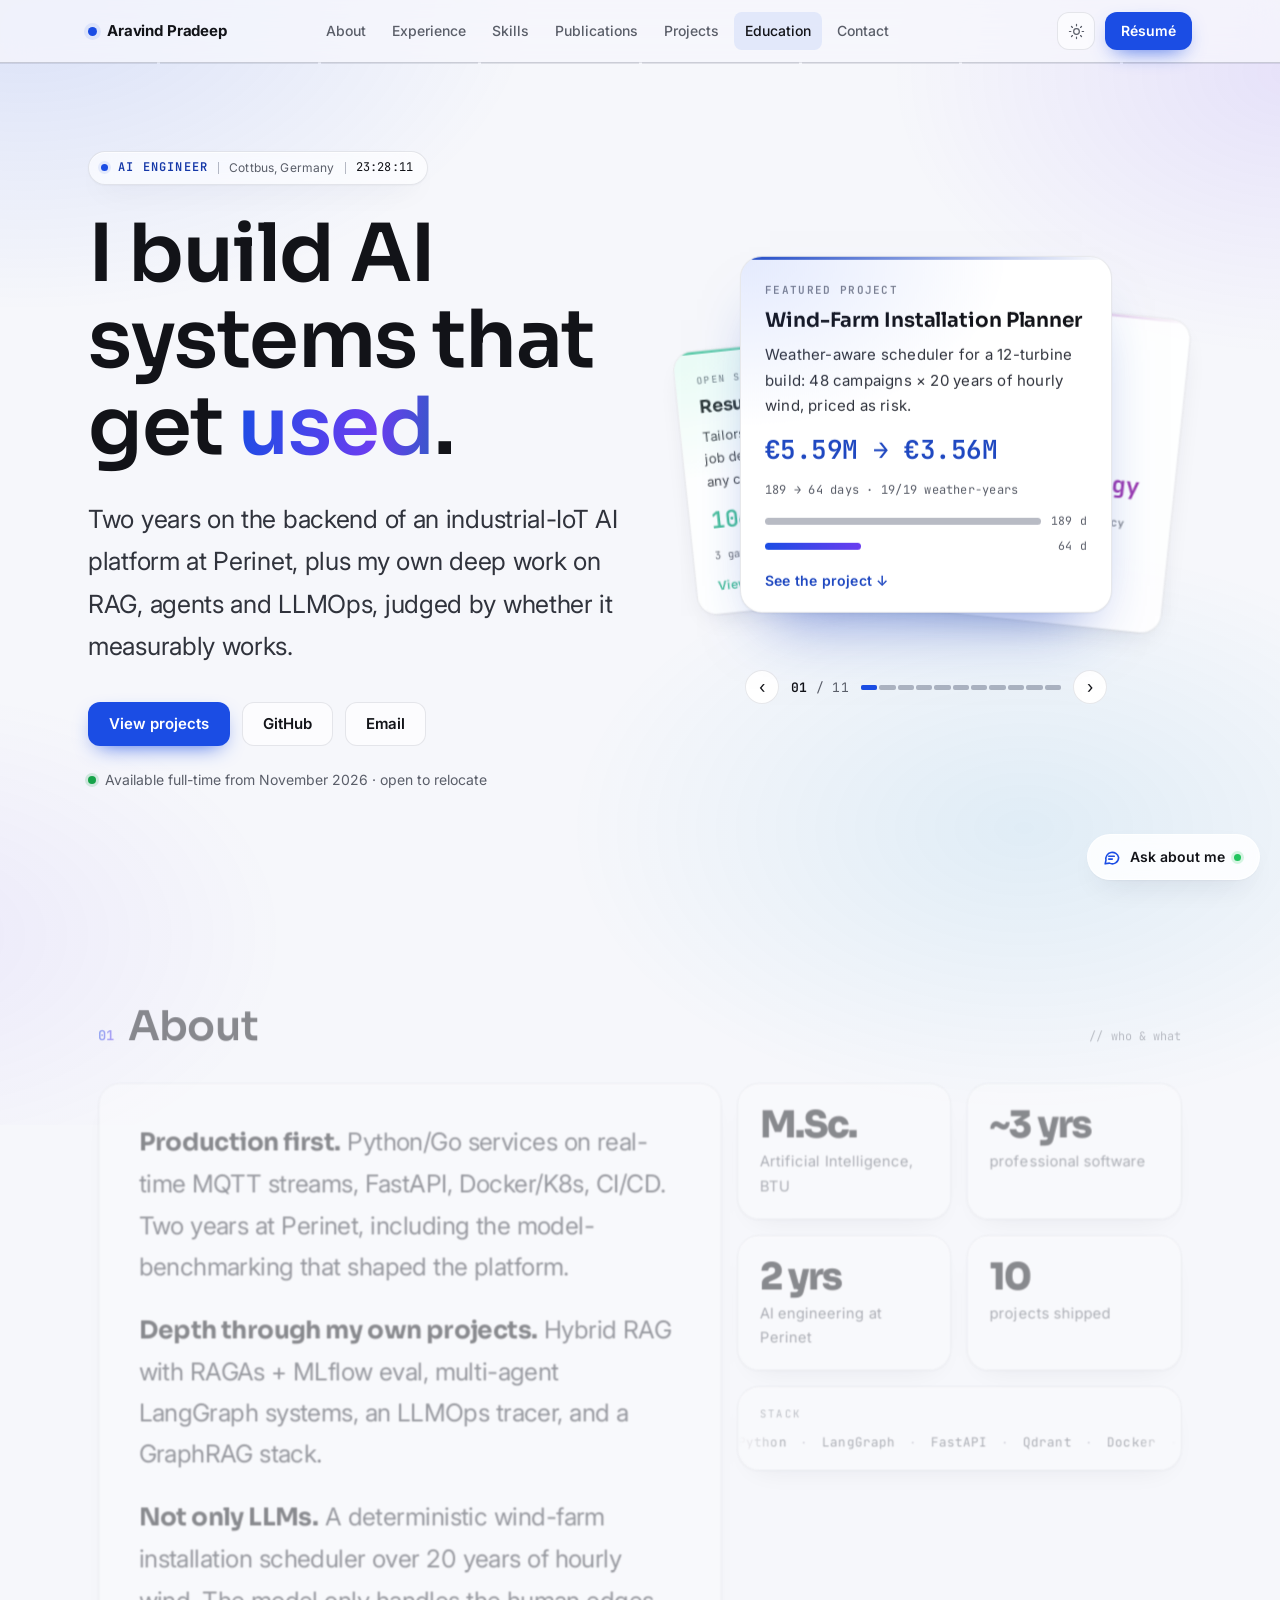
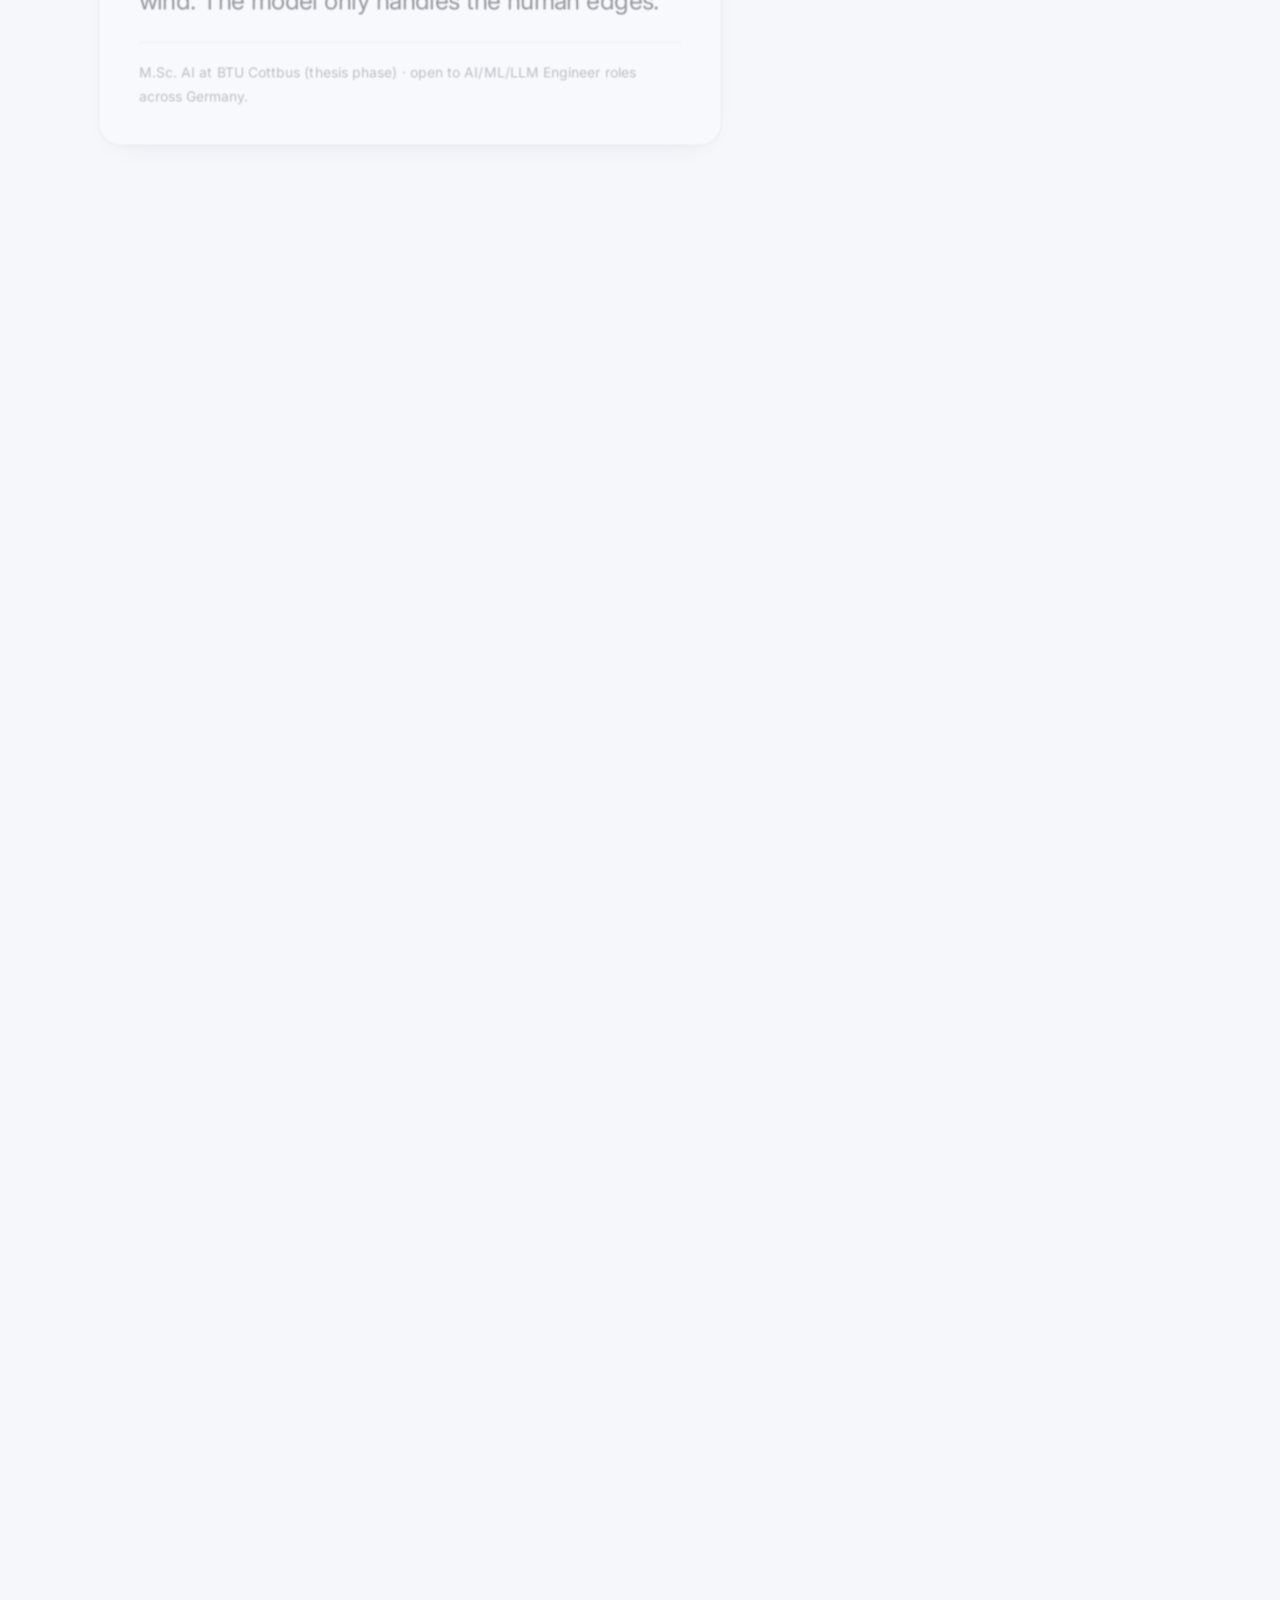
==== index.html @ eb992fcf "Perinet: add the edge voice-assistant demo; refresh served résumé New Experience bullet (co-develope" ====
<!DOCTYPE html>
<html lang="en">
<head>
<meta charset="UTF-8">
<meta name="viewport" content="width=device-width, initial-scale=1.0">
<meta name="theme-color" content="#f6f7fb" media="(prefers-color-scheme: light)">
<meta name="theme-color" content="#0a0b10" media="(prefers-color-scheme: dark)">
<title>Aravind Pradeep — AI Engineer</title>
<meta name="description" content="Aravind Pradeep — AI Engineer in Cottbus, Germany. Building agentic systems, RAG and LLMOps. M.Sc. Artificial Intelligence at BTU Cottbus.">

<link rel="canonical" href="https://aravindpradee.me">
<meta name="robots" content="index, follow">
<meta name="author" content="Aravind Pradeep">
<meta name="geo.region" content="DE-BB">
<meta name="geo.placename" content="Cottbus, Brandenburg, Germany">

<meta property="og:title" content="Aravind Pradeep — AI Engineer">
<meta property="og:description" content="AI Engineer in Cottbus, Germany. Agentic systems, RAG, LLMOps. Open to AI/ML Engineer roles.">
<meta property="og:type" content="website">
<meta property="og:url" content="https://aravindpradee.me">
<meta property="og:image" content="https://aravindpradee.me/og.png">
<meta property="og:image:width" content="1200">
<meta property="og:image:height" content="630">
<meta property="og:image:alt" content="Aravind Pradeep — I build AI systems that get used. AI Engineer, agents, RAG, LLMOps, Cottbus, Germany.">
<meta property="og:locale" content="en_GB">
<meta name="twitter:card" content="summary_large_image">
<meta name="twitter:title" content="Aravind Pradeep — AI Engineer">
<meta name="twitter:description" content="Agentic systems, RAG, LLMOps. Cottbus, Germany.">
<meta name="twitter:image" content="https://aravindpradee.me/og.png">

<script type="application/ld+json">
{
  "@context": "https://schema.org",
  "@type": "Person",
  "name": "Aravind Pradeep",
  "url": "https://aravindpradee.me",
  "image": "https://avatars.githubusercontent.com/axon011",
  "jobTitle": ["AI Engineer", "Machine Learning Engineer"],
  "description": "AI Engineer based in Cottbus, Germany, working on agentic systems, RAG and LLMOps.",
  "address": {"@type": "PostalAddress", "addressLocality": "Cottbus", "addressRegion": "Brandenburg", "addressCountry": "DE"},
  "email": "aravindpradeep001@gmail.com",
  "sameAs": ["https://github.com/axon011", "https://linkedin.com/in/aravind-pradeepmadathinal"],
  "alumniOf": {"@type": "CollegeOrUniversity", "name": "Brandenburg University of Technology Cottbus-Senftenberg"},
  "knowsAbout": ["Artificial Intelligence","Machine Learning","Agentic Systems","Retrieval-Augmented Generation","LangGraph","Large Language Models","LLMOps","Python","FastAPI","Docker","Kubernetes","PyTorch"]
}
</script>

<link rel="preconnect" href="https://fonts.googleapis.com">
<link rel="preconnect" href="https://fonts.gstatic.com" crossorigin>
<!-- The Google Fonts stylesheet blocks first paint for ~1.4s on a throttled phone, and it
     only gates @font-face rules. media="print" drops it out of the render-blocking set;
     onload promotes it back to all. The fallback face below keeps the pre-swap layout the
     same size, so nothing reflows when Inter arrives. -->
<link rel="stylesheet" media="print" onload="this.media='all'" href="https://fonts.googleapis.com/css2?family=Inter:wght@400;500;600;700;800&family=JetBrains+Mono:wght@400;500;600&family=Sora:wght@600..800&display=swap">
<noscript><link rel="stylesheet" href="https://fonts.googleapis.com/css2?family=Inter:wght@400;500;600;700;800&family=JetBrains+Mono:wght@400;500;600&family=Sora:wght@600..800&display=swap"></noscript>
<link rel="icon" href="/favicon.svg" type="image/svg+xml">
<link rel="icon" href="/favicon.ico" sizes="32x32">
<link rel="apple-touch-icon" href="/apple-touch-icon.png">

<script>
/* Resolve the theme before first paint: saved choice, else the OS setting. Storage can throw
   (private mode, blocked site data), so every access is guarded. */
(function(){var t=null;try{t=localStorage.getItem('theme');}catch(e){}
if(t!=='dark'&&t!=='light')t=matchMedia('(prefers-color-scheme:dark)').matches?'dark':'light';
document.documentElement.classList.add(t);})();
</script>
<style>
/* Arial re-scaled to Inter's metrics. First paint uses this, so the swap to real Inter
   moves nothing — without it, making the font stylesheet async trades FCP for layout shift. */
@font-face{
  font-family:"Inter Fallback";
  src:local("Arial"),local("Helvetica Neue"),local("Liberation Sans");
  ascent-override:90.49%;descent-override:22.56%;line-gap-override:0%;size-adjust:107.06%;
}
/* Arial re-scaled to Sora's metrics (measured: headings 6.6% wider, ascent .97, descent .29),
   so headings keep their size and line breaks while Sora loads. */
@font-face{
  font-family:"Sora Fallback";
  src:local("Arial"),local("Helvetica Neue"),local("Liberation Sans");
  ascent-override:90.99%;descent-override:27.2%;line-gap-override:0%;size-adjust:106.6%;
}
/* ================= tokens ================= */
/* ================= tokens ================= */
/* ================= tokens ================= */
/* ================= tokens ================= */
/* ================= tokens ================= */
:root{
  --bg:#f6f7fb; --surface:rgba(255,255,255,.62); --surface-solid:#ffffff; --surface-hi:rgba(255,255,255,.86);
  --ink:#121318; --body:#30333c; --muted:#5a5e69; --faint:#7d808b;
  --line:rgba(20,30,60,.10); --line-strong:rgba(20,30,60,.30); --glass-edge:rgba(255,255,255,.72);
  --accent:#1b4de4; --accent-ink:#1538a8; --accent-wash:rgba(27,77,228,.09); --chip:rgba(255,255,255,.55);
  --g1:#1b4de4; --g2:#6b3df0; --g3:#0a6ea8;
  --aur1:rgba(27,77,228,.13); --aur2:rgba(107,61,240,.11); --aur3:rgba(10,140,200,.09); --aur4:rgba(107,61,240,.07);
  --band:rgba(255,255,255,.42);
  --shadow:0 1px 2px rgba(20,30,60,.04),0 12px 32px -14px rgba(20,30,60,.16);
  --pl:44%; --ps:72%;
  /* type: seven steps, nothing in between */
  --t-xs:12px; --t-sm:14px; --t-md:17px; --t-lg:20px;
  --t-xl:clamp(21px,2.3vw,25px); --t-2xl:clamp(30px,3.6vw,42px); --t-hero:clamp(46px,7.6vw,92px);
  /* shape: three radii */
  --r-sm:8px; --r-md:12px; --r-lg:22px;
  --ease-out:cubic-bezier(.23,1,.32,1);
  --maxw:1160px;
  color-scheme:light;
}
@media (prefers-color-scheme:dark){
  :root:not([data-theme="light"]):not(.light){
    color-scheme:dark;
    --bg:#0a0b10; --surface:rgba(28,31,42,.50); --surface-solid:#15161c; --surface-hi:rgba(34,37,50,.78);
    --ink:#eeeff3; --body:#c9ccd5; --muted:#9ea1ab; --faint:#7d808b;
    --line:rgba(255,255,255,.08); --line-strong:rgba(255,255,255,.18); --glass-edge:rgba(255,255,255,.09);
    --accent:#7e9bff; --accent-ink:#a9bcff; --accent-wash:rgba(126,155,255,.14); --chip:rgba(255,255,255,.05);
    --g1:#7e9bff; --g2:#b39bff; --g3:#5fd8f0;
    --aur1:rgba(126,155,255,.17); --aur2:rgba(179,155,255,.12); --aur3:rgba(95,216,240,.09); --aur4:rgba(179,155,255,.08);
    --band:rgba(255,255,255,.018);
    --shadow:0 1px 2px rgba(0,0,0,.3),0 16px 40px -18px rgba(0,0,0,.6);
    --pl:74%; --ps:88%;
  }
}
html.dark,:root[data-theme="dark"]:not(.light){
  color-scheme:dark;
  --bg:#0a0b10; --surface:rgba(28,31,42,.50); --surface-solid:#15161c; --surface-hi:rgba(34,37,50,.78);
  --ink:#eeeff3; --body:#c9ccd5; --muted:#9ea1ab; --faint:#7d808b;
  --line:rgba(255,255,255,.08); --line-strong:rgba(255,255,255,.18); --glass-edge:rgba(255,255,255,.09);
  --accent:#7e9bff; --accent-ink:#a9bcff; --accent-wash:rgba(126,155,255,.14); --chip:rgba(255,255,255,.05);
  --g1:#7e9bff; --g2:#b39bff; --g3:#5fd8f0;
  --aur1:rgba(126,155,255,.17); --aur2:rgba(179,155,255,.12); --aur3:rgba(95,216,240,.09); --aur4:rgba(179,155,255,.08);
  --band:rgba(255,255,255,.018);
  --shadow:0 1px 2px rgba(0,0,0,.3),0 16px 40px -18px rgba(0,0,0,.6);
  --pl:74%; --ps:88%;
}

/* ================= base ================= */
*,*::before,*::after{box-sizing:border-box}
[hidden]{display:none!important}
html{overflow-x:clip;scroll-behavior:smooth;scroll-padding-top:80px}
body{margin:0;background:var(--bg);color:var(--ink);
  font-family:Inter,"Inter Fallback",system-ui,-apple-system,"Segoe UI",Roboto,sans-serif;
  font-size:var(--t-md);line-height:1.65;-webkit-font-smoothing:antialiased;text-rendering:optimizeLegibility}
a{color:inherit;text-decoration:none}
h1,h2,h3,p,ul{margin:0}
ul{padding:0;list-style:none}
button{font:inherit;color:inherit}
.mono{font-family:"JetBrains Mono",ui-monospace,"Cascadia Mono",Consolas,monospace}
:focus-visible{outline:2px solid var(--accent);outline-offset:3px;border-radius:6px}
.off{opacity:0;transform:rotate(90deg) scale(.6)}

/* living aurora: two fixed layers of soft fields, drift gated behind html.ready */
body::before,body::after{content:"";position:fixed;inset:-25%;z-index:-2;pointer-events:none}
body::before{background:
  radial-gradient(38% 34% at 18% 16%,var(--aur1),transparent 70%),
  radial-gradient(30% 30% at 84% 22%,var(--aur2),transparent 70%)}
body::after{background:
  radial-gradient(34% 30% at 70% 78%,var(--aur3),transparent 70%),
  radial-gradient(28% 26% at 12% 86%,var(--aur4),transparent 70%)}
html.ready body::before{animation:aur-a 96s ease-in-out infinite alternate}
html.ready body::after{animation:aur-b 124s ease-in-out infinite alternate}
@keyframes aur-a{to{transform:translate3d(4%,3%,0) scale(1.08)}}
@keyframes aur-b{to{transform:translate3d(-5%,-3%,0) scale(1.1)}}

.wrap{max-width:var(--maxw);margin:0 auto;padding-inline:28px}
@media(max-width:560px){.wrap{padding-inline:18px}}

.glass{background:var(--surface);border:1px solid var(--line);
  box-shadow:inset 0 1px 0 var(--glass-edge),var(--shadow);
  -webkit-backdrop-filter:blur(14px) saturate(140%);backdrop-filter:blur(14px) saturate(140%)}

/* ================= nav ================= */
.skip{position:absolute;left:12px;top:-48px;z-index:60;background:var(--accent);color:#fff;padding:8px 12px;border-radius:var(--r-sm);font-size:var(--t-sm);font-weight:600}
.skip:focus{top:12px}
.nav{position:sticky;top:env(safe-area-inset-top,0px);z-index:50;
  background:color-mix(in srgb,var(--bg) 78%,transparent);
  -webkit-backdrop-filter:blur(16px) saturate(150%);backdrop-filter:blur(16px) saturate(150%);
  border-bottom:1px solid var(--line)}
.nav-in{max-width:var(--maxw);margin:0 auto;padding:12px 28px;display:flex;align-items:center;gap:18px}
.brand{display:flex;align-items:center;gap:10px;font-weight:700;font-size:15px;letter-spacing:-.01em;white-space:nowrap}
.brand .dot{width:9px;height:9px;border-radius:50%;background:var(--accent);box-shadow:0 0 0 4px var(--accent-wash)}
.nav-links{display:flex;gap:4px;margin:0 auto}
.nav-links a{font-size:var(--t-sm);font-weight:500;color:var(--muted);padding:7px 11px;border-radius:var(--r-sm);transition:color .15s,background .15s}
.nav-links a.on{color:var(--ink);background:var(--accent-wash)}
.nav-actions{display:flex;align-items:center;gap:10px;margin-left:auto}
.icon-btn{width:38px;height:38px;border-radius:var(--r-md);border:1px solid var(--line);background:var(--surface);
  display:grid;place-items:center;cursor:pointer;color:var(--muted);transition:color .15s,transform .14s var(--ease-out)}
.icon-btn svg{grid-area:1/1;transition:opacity .18s var(--ease-out),transform .18s var(--ease-out)}
.menu-btn{display:none}
.btn{display:inline-flex;align-items:center;gap:8px;height:44px;padding:0 20px;border-radius:var(--r-md);
  font-size:15px;font-weight:600;border:1px solid transparent;cursor:pointer;white-space:nowrap;
  transition:transform .14s var(--ease-out),background .2s,border-color .2s,box-shadow .2s}
.btn-primary{background:var(--accent);color:#fff;box-shadow:0 8px 22px -10px var(--accent)}
html.dark .btn-primary{color:#0a0b10}
@media (prefers-color-scheme:dark){:root:not(.light):not([data-theme="light"]) .btn-primary{color:#0a0b10}}
.btn-ghost{background:var(--surface);border-color:var(--line);color:var(--ink)}
.btn-sm{height:38px;padding:0 15px;font-size:var(--t-sm)}
.cv-short{display:none}
@media(max-width:980px){
  .menu-btn{display:grid}
  .nav-links{position:absolute;left:0;right:0;top:100%;flex-direction:column;gap:2px;margin:0;
    padding:10px 18px 16px;background:color-mix(in srgb,var(--bg) 95%,transparent);border-bottom:1px solid var(--line);
    opacity:0;transform:translateY(-6px);pointer-events:none;transition:opacity .2s var(--ease-out),transform .2s var(--ease-out)}
  .nav.open .nav-links{opacity:1;transform:none;pointer-events:auto}
  .nav-links a{padding:11px 12px;font-size:15px}
}
@media(max-width:380px){.nav-in{padding:12px 14px;gap:10px}.brand{font-size:14px}.nav-actions{gap:8px}.btn-sm{padding:0 12px}}
@media(max-width:359px){.cv-long{display:none}.cv-short{display:inline}}

/* ================= hero ================= */
.hero{position:relative;padding:96px 0 84px}
@media(max-width:880px){.hero{padding:150px 0 120px}}
.hero-glow{position:absolute;left:0;top:0;width:560px;height:560px;margin:-280px 0 0 -280px;z-index:0;pointer-events:none;
  border-radius:50%;background:radial-gradient(circle,color-mix(in srgb,var(--accent) 22%,transparent),transparent 66%);
  opacity:0;transition:opacity .5s}
.hero-glow.on{opacity:1}
.hero-grid{display:grid;grid-template-columns:1.1fr .9fr;gap:56px;align-items:center}
@media(max-width:880px){.hero-grid{grid-template-columns:1fr}}
.hero-copy{position:relative;z-index:1;max-width:640px}

.strip{display:inline-flex;align-items:center;gap:10px;padding:6px 14px 6px 12px;border-radius:999px;
  font-size:var(--t-xs);color:var(--muted);white-space:nowrap;max-width:100%}
.strip .role{font-family:"JetBrains Mono",monospace;font-weight:600;letter-spacing:.1em;text-transform:uppercase;color:var(--accent-ink)}
.strip .pip{width:7px;height:7px;border-radius:50%;background:var(--accent);box-shadow:0 0 0 3px var(--accent-wash);animation:pulse 2.4s ease-in-out infinite}
.strip .sep{width:1px;height:12px;background:var(--line-strong)}
.strip .clock{font-family:"JetBrains Mono",monospace;color:var(--ink);font-variant-numeric:tabular-nums}
@keyframes pulse{50%{opacity:.35}}

h1.title{margin-top:26px;font-size:var(--t-hero);line-height:.98;font-weight:800;letter-spacing:-.04em;max-width:12.5ch;text-wrap:balance}
h1.title em{font-style:normal;color:var(--accent)}
@supports (background-clip:text) or (-webkit-background-clip:text){
  h1.title em{background-image:linear-gradient(96deg,var(--g1),var(--g2) 32%,var(--g3) 58%,var(--g2) 78%,var(--g1));
    background-size:220% 100%;-webkit-background-clip:text;background-clip:text;color:transparent}
  html.ready h1.title em{animation:inkshift 14s linear infinite}
}
@keyframes inkshift{to{background-position:-220% 0}}
h1.title .w{display:inline-block;animation:wordin .6s var(--ease-out) both;animation-delay:calc(var(--i,0) * 45ms)}
@keyframes wordin{from{opacity:0;transform:translateY(.32em)}}
.strip,.lede,.hero-cta{animation:fadeup .7s var(--ease-out) both}
.lede{animation-delay:.32s}.hero-cta{animation-delay:.42s}.proof{animation-delay:.52s}.status{animation-delay:.62s}
@keyframes fadeup{from{opacity:0;transform:translateY(10px)}}

.lede{margin-top:28px;font-size:var(--t-xl);line-height:1.5;color:var(--body);max-width:34ch;letter-spacing:-.012em}
.hero-cta{display:flex;flex-wrap:wrap;gap:12px;margin-top:34px}

.proof{display:grid;grid-template-columns:repeat(3,minmax(0,1fr));gap:10px;margin-top:34px;max-width:620px}
.proof a{padding:14px 16px;border-radius:var(--r-md);display:flex;flex-direction:column;gap:4px;min-width:0;
  transition:transform .14s var(--ease-out),border-color .2s}
.proof .v{font-family:"JetBrains Mono",monospace;font-size:var(--t-lg);font-weight:600;letter-spacing:-.02em;line-height:1.2;
  color:var(--accent-ink);font-variant-numeric:tabular-nums;white-space:nowrap}
@supports (background-clip:text) or (-webkit-background-clip:text){
  .proof .v{background-image:linear-gradient(100deg,var(--g1),var(--g2));-webkit-background-clip:text;background-clip:text;color:transparent}
}
.proof .k{font-size:var(--t-xs);color:var(--muted);line-height:1.4}
@media(max-width:560px){.proof{grid-template-columns:1fr}.proof a{flex-direction:row;align-items:baseline;justify-content:space-between;gap:12px}.proof .k{text-align:right}}

.status{display:inline-flex;align-items:center;gap:9px;margin-top:22px;font-size:var(--t-sm);color:var(--muted)}
.status .led{width:8px;height:8px;border-radius:50%;background:#16a34a;box-shadow:0 0 0 3px rgba(22,163,74,.16)}

/* ---------- hero bento (option A) ---------- */
.hero{padding:88px 0 80px}
@media(max-width:880px){.hero{padding:56px 0 64px}}
.hero-grid{grid-template-columns:1.05fr 1fr;gap:48px}
@media(max-width:880px){.hero-grid{grid-template-columns:1fr;gap:36px}}
.hero-copy h1.title{font-size:clamp(44px,6.6vw,84px)}
.bento{display:grid;grid-template-columns:repeat(2,minmax(0,1fr));gap:12px;position:relative;z-index:1}
@media(max-width:520px){.bento{grid-template-columns:1fr}}
.tile{--pa:hsl(var(--ph,225) var(--ps) var(--pl));--pw:hsl(var(--ph,225) 90% 60% / .13);
  position:relative;border-radius:var(--r-lg);padding:20px 22px;display:flex;flex-direction:column;gap:8px;overflow:hidden;min-width:0;
  animation:fadeup .7s var(--ease-out) both;animation-delay:calc(.45s + var(--d,0) * 80ms);
  transition:transform .3s var(--ease-out),border-color .3s}
.tile::after{content:"";position:absolute;inset:0;pointer-events:none;background:radial-gradient(120% 90% at 100% 0%,var(--pw),transparent 60%)}
.tile.wide{grid-column:1/-1}
@media(max-width:520px){.tile.wide{grid-column:auto}}
.trow{display:flex;align-items:center;gap:10px;flex-wrap:wrap}
.tk{font-family:"JetBrains Mono",monospace;font-size:11px;font-weight:600;letter-spacing:.12em;text-transform:uppercase;color:var(--faint)}
.tbig{font-size:clamp(38px,4.4vw,54px);font-weight:800;letter-spacing:-.045em;line-height:1;color:var(--accent);font-variant-numeric:tabular-nums}
@supports (background-clip:text) or (-webkit-background-clip:text){
  .tbig{background-image:linear-gradient(100deg,var(--g1),var(--g2) 60%,var(--g3));-webkit-background-clip:text;background-clip:text;color:transparent}
}
.tmid{font-family:"JetBrains Mono",monospace;font-size:clamp(19px,2vw,22px);font-weight:600;letter-spacing:-.02em;color:var(--pa);white-space:nowrap}
.tl2{font-size:var(--t-sm);color:var(--muted);line-height:1.45}
.tt{font-size:var(--t-md);font-weight:700;letter-spacing:-.015em;line-height:1.3;color:var(--ink)}
.paper{display:grid;grid-template-columns:auto 1fr;gap:10px 18px;align-items:center}
.paper .tt{grid-column:1/-1}
@media(max-width:520px){.paper{grid-template-columns:1fr}}
.bars{display:grid;gap:7px;margin-top:4px}
.bars .b{display:grid;grid-template-columns:1fr auto;align-items:center;gap:10px;font-family:"JetBrains Mono",monospace;font-size:12px;color:var(--muted)}
.bars .b i{display:block;height:8px;border-radius:4px;background:var(--line-strong);transform-origin:0 50%;animation:grow .9s var(--ease-out) both .8s}
.bars .b.after i{background:linear-gradient(90deg,var(--g1),var(--g2))}
@keyframes grow{from{transform:scaleX(0)}}
.live{display:inline-flex;align-items:center;gap:7px;font-family:"JetBrains Mono",monospace;font-size:11px;font-weight:600;letter-spacing:.1em;text-transform:uppercase;color:#16a34a}
.live .led{animation:pulse 2s ease-in-out infinite}
.tile .go{font-family:"JetBrains Mono",monospace;font-size:13px;color:var(--pa);margin-top:auto}
.tile .status{margin-top:0}
@media (hover:hover) and (pointer:fine){.tile:hover{transform:translateY(-3px);border-color:color-mix(in srgb,var(--pa) 35%,var(--line))}}
.tile:active{transform:scale(.98)}

/* ---------- hero option B: project stack ---------- */
.b-grid{display:grid;grid-template-columns:1fr 1fr;gap:40px;align-items:center}
.b-grid>*,.c-row>*{min-width:0}
@media(max-width:880px){.b-grid{grid-template-columns:1fr}}
.b-grid .hero-copy h2.title,.c-wrap h2.title{margin-top:26px;font-weight:800;letter-spacing:-.04em;line-height:.98;text-wrap:balance}
.b-grid .hero-copy h1.title{font-size:clamp(44px,6.4vw,80px);max-width:12.5ch}
.b-grid h2.title em,.c-wrap h2.title em{font-style:normal;color:var(--accent)}
@supports (background-clip:text) or (-webkit-background-clip:text){
  .b-grid h2.title em,.c-wrap h2.title em{background-image:linear-gradient(96deg,var(--g1),var(--g2) 45%,var(--g3));-webkit-background-clip:text;background-clip:text;color:transparent}
}
.b-grid .status,.c-side .status{margin-top:22px}
.stack{position:relative;height:470px;perspective:1600px;touch-action:pan-y}
.pc{--pa:hsl(var(--ph,225) var(--ps) var(--pl));--pw:hsl(var(--ph,225) 90% 60% / .14);
  position:absolute;left:50%;top:46%;width:min(372px,88%);border-radius:var(--r-lg);padding:24px 24px 20px;
  cursor:pointer;border:1px solid var(--line);background:var(--surface-solid);box-shadow:var(--shadow);
  transform:translate(-50%,-50%) translateX(var(--x,0)) translateY(var(--y,0)) rotate(var(--r,0deg)) scale(var(--s,1)) rotateX(var(--rx,0deg)) rotateY(var(--ry,0deg));
  transition:transform .7s var(--ease-out),opacity .45s,box-shadow .45s,filter .45s;z-index:var(--z,1);overflow:hidden}
.pc::before{content:"";position:absolute;left:0;right:0;top:0;height:3px;background:linear-gradient(90deg,var(--pa),transparent);transition:background .4s}
.pc::after{content:"";position:absolute;inset:0;pointer-events:none;background:radial-gradient(120% 80% at 0% 0%,var(--pw),transparent 60%)}
.pcb{display:flex;flex-direction:column;gap:9px;transition:opacity .28s var(--ease-out)}
.pc.swapping .pcb{opacity:0}
.pc .pt{font-size:var(--t-lg);font-weight:700;letter-spacing:-.02em;line-height:1.25;color:var(--ink)}
.pc .pp{font-size:15px;color:var(--body);line-height:1.55}
.pc .pm{font-family:"JetBrains Mono",monospace;font-size:clamp(20px,2.4vw,26px);font-weight:600;color:var(--pa);letter-spacing:-.02em;margin-top:2px;white-space:nowrap}
.pc .pms{font-family:"JetBrains Mono",monospace;font-size:12px;color:var(--muted)}
.pc .pgo{position:relative;z-index:1;align-self:flex-start;margin-top:4px;font-size:var(--t-sm);font-weight:600;color:var(--pa)}
.pc[data-pos="0"]{--x:0px;--y:0px;--r:0deg;--s:1;--z:3;box-shadow:0 1px 2px rgba(20,30,60,.05),0 34px 60px -30px color-mix(in srgb,var(--pa) 60%,transparent)}
.pc[data-pos="1"]{--x:78px;--y:26px;--r:6deg;--s:.93;--z:2;opacity:.9;filter:saturate(.8)}
.pc[data-pos="2"]{--x:-78px;--y:34px;--r:-6deg;--s:.88;--z:1;opacity:.9;filter:saturate(.8)}
.pc:not([data-pos="0"]) .pgo{pointer-events:none}
.viz{margin-top:2px}
.viz-bars{display:grid;gap:6px}
.viz-bars .b{display:grid;grid-template-columns:1fr auto;align-items:center;gap:10px;font-family:"JetBrains Mono",monospace;font-size:11.5px;color:var(--muted)}
.viz-bars .b i{display:block;height:7px;border-radius:4px;background:var(--line-strong)}
.viz-bars .b.after i{background:linear-gradient(90deg,var(--g1),var(--g2))}
.viz-tok{display:flex;gap:4px;align-items:center;flex-wrap:wrap}
.viz-tok i{width:15px;height:15px;border-radius:3px;background:color-mix(in srgb,var(--pa) 55%,var(--line))}
.viz-tok i.m{width:34px;background:color-mix(in srgb,var(--pa) 85%,var(--line))}
.viz-tok i.x{background:transparent;outline:1px dashed var(--line-strong);outline-offset:-1px}
.viz-tok span{font-family:"JetBrains Mono",monospace;font-size:11px;color:var(--faint);margin-left:6px}
.viz-live{display:inline-flex;align-items:center;gap:8px;font-family:"JetBrains Mono",monospace;font-size:12px;color:var(--muted)}
.viz-live i{width:9px;height:9px;border-radius:50%;background:#16a34a;box-shadow:0 0 0 0 rgba(22,163,74,.5);animation:ping 1.8s var(--ease-out) infinite}
@keyframes ping{70%{box-shadow:0 0 0 9px rgba(22,163,74,0)}100%{box-shadow:0 0 0 0 rgba(22,163,74,0)}}
/* deck navigation: prev · counter · timer bar · next */
.deck-nav{display:flex;align-items:center;justify-content:center;gap:12px;margin:6px auto 0;width:100%;max-width:400px}
.deck-nav button{width:34px;height:34px;border-radius:50%;border:1px solid var(--line);background:var(--surface-solid);color:var(--ink);
  font-size:17px;line-height:1;cursor:pointer;display:grid;place-items:center;transition:border-color .2s,transform .14s var(--ease-out)}
.deck-nav button:active{transform:scale(.94)}
.deck-count{font-family:"JetBrains Mono",monospace;font-size:13px;color:var(--muted);font-variant-numeric:tabular-nums;min-width:56px;text-align:center}
.deck-count b{color:var(--ink);font-weight:600}
/* the track is a scrubber: one segment per project; hovering shows a preview card, clicking jumps */
.deck-scrub{position:relative;flex:1 1 180px;min-width:0;max-width:200px;height:26px;display:flex;align-items:center;cursor:pointer;touch-action:none;border-radius:6px}
.deck-scrub:focus-visible{outline:2px solid var(--accent);outline-offset:4px}
.deck-scrub .segs{display:flex;gap:2px;width:100%;height:5px;pointer-events:none}
.deck-scrub .segs i{flex:1;position:relative;overflow:hidden;border-radius:2px;background:var(--line-strong);transition:transform .15s var(--ease-out),background .2s}
.deck-scrub .segs i.past{background:var(--accent)}
.deck-scrub .segs i.cur::after{content:"";position:absolute;inset:0;background:var(--accent);transform-origin:0 50%}
.stack-wrap.stack-playing .deck-scrub .segs i.cur::after{animation:deckfill 4.2s linear forwards}
.deck-scrub .segs i.hov{transform:scaleY(2);background:color-mix(in srgb,var(--accent) 60%,var(--line-strong))}
.scrub-tip{--pa:hsl(var(--ph,225) var(--ps) var(--pl));position:absolute;bottom:calc(100% + 12px);left:50%;width:230px;transform:translateX(-50%);z-index:20;pointer-events:none;
  display:flex;flex-direction:column;gap:4px;padding:13px 14px 11px;border-radius:14px;background:var(--surface-solid);border:1px solid var(--line);overflow:hidden;
  box-shadow:0 18px 40px -18px color-mix(in srgb,var(--pa) 55%,rgba(0,0,0,.35));animation:tipin .16s var(--ease-out)}
.scrub-tip::before{content:"";position:absolute;left:0;right:0;top:0;height:3px;background:linear-gradient(90deg,var(--pa),transparent)}
@keyframes tipin{from{opacity:0;transform:translateX(-50%) translateY(4px)}}
.stip-k{font-family:"JetBrains Mono",monospace;font-size:10.5px;font-weight:600;letter-spacing:.1em;text-transform:uppercase;color:var(--faint)}
.stip-t{font-size:14.5px;font-weight:700;letter-spacing:-.01em;line-height:1.3;color:var(--ink);display:-webkit-box;-webkit-line-clamp:2;-webkit-box-orient:vertical;overflow:hidden}
.stip-m{font-family:"JetBrains Mono",monospace;font-size:14px;font-weight:600;color:var(--pa)}
.stip-n{font-family:"JetBrains Mono",monospace;font-size:11px;color:var(--faint)}
@keyframes deckfill{from{transform:scaleX(0)}to{transform:scaleX(1)}}
@media (hover:hover) and (pointer:fine){
  .stack:hover .pc[data-pos="0"]{--y:-8px}
  .stack:hover .pc[data-pos="1"]{--x:128px;--y:10px;--r:8deg;--s:.88;opacity:1;filter:none}
  .stack:hover .pc[data-pos="2"]{--x:-128px;--y:16px;--r:-8deg;--s:.86;opacity:1;filter:none}
  .deck-nav button:hover{border-color:var(--line-strong)}
}
@media(max-width:560px){
  .pc{width:86%;padding:20px 20px 18px}
  .pc[data-pos="1"]{--x:16px;--y:14px;--r:3deg;--s:.95}
  .pc[data-pos="2"]{--x:-16px;--y:22px;--r:-3deg;--s:.9}
  /* on a phone the back cards are just edges of the deck; their text would peek out untidily */
  .pc:not([data-pos="0"]) .pcb{opacity:0}
}
@media (prefers-reduced-motion:reduce){.viz-live i{animation:none}.pc{transition:opacity .2s}}

@media(min-width:881px) and (max-width:1100px){
  .pc[data-pos="1"]{--x:44px;--r:4deg}
  .pc[data-pos="2"]{--x:-44px;--r:-4deg}
}
@media(min-width:881px) and (max-width:1100px) and (hover:hover) and (pointer:fine){
  .stack:hover .pc[data-pos="1"]{--x:58px;--r:5deg}
  .stack:hover .pc[data-pos="2"]{--x:-58px;--r:-5deg}
}
@media(min-width:1101px) and (max-width:1220px) and (hover:hover) and (pointer:fine){
  .stack:hover .pc[data-pos="1"]{--x:96px}
  .stack:hover .pc[data-pos="2"]{--x:-96px}
}
/* ================= sections ================= */
section.block{position:relative;padding:92px 0}
@media(max-width:560px){section.block{padding:64px 0}}
section.band::before{content:"";position:absolute;top:0;bottom:0;left:calc(50% - 50vw);right:calc(50% - 50vw);z-index:-1;
  background:var(--band);border-block:1px solid var(--line)}
.sec-head{display:flex;align-items:baseline;gap:14px;margin-bottom:34px}
.sec-idx{font-family:"JetBrains Mono",monospace;font-size:var(--t-sm);font-weight:600;color:var(--accent-ink)}
@supports (background-clip:text) or (-webkit-background-clip:text){
  .sec-idx{background-image:linear-gradient(100deg,var(--g1),var(--g2));-webkit-background-clip:text;background-clip:text;color:transparent}
}
.sec-title{font-size:var(--t-2xl);font-weight:800;letter-spacing:-.035em;line-height:1.1}
.sec-note{margin-left:auto;font-family:"JetBrains Mono",monospace;font-size:var(--t-xs);color:var(--faint)}
@media(max-width:560px){.sec-note{display:none}}

.reveal{opacity:1}
html.js .reveal:not(.in){opacity:0;transform:translateY(14px)}
.reveal{transition:opacity .7s var(--ease-out),transform .7s var(--ease-out)}
html.js .sreveal.in{animation:cardin .6s var(--ease-out) backwards;animation-delay:calc(var(--i,0) * 60ms)}
@keyframes cardin{from{opacity:0;transform:translateY(16px)}}

.chips{display:flex;flex-wrap:wrap;gap:6px}
.chip{font-size:13px;font-weight:500;color:var(--muted);background:var(--chip);border:1px solid var(--line);
  padding:4px 10px;border-radius:var(--r-sm);line-height:1.5;white-space:nowrap;transition:color .15s,border-color .15s}

/* ---------- about ---------- */
.about{display:grid;grid-template-columns:1.4fr 1fr;gap:16px;align-items:stretch}
@media(max-width:880px){.about{grid-template-columns:1fr}}
.a-lead{border-radius:var(--r-lg);padding:38px 40px;display:flex;flex-direction:column;gap:22px}
@media(max-width:560px){.a-lead{padding:26px 22px}}
.a-lead .stmt{font-size:var(--t-xl);line-height:1.5;color:var(--body);letter-spacing:-.014em}
.a-lead .stmt strong{color:var(--ink);font-weight:700}
.a-lead .foot{margin-top:auto;padding-top:18px;border-top:1px solid var(--line);font-size:var(--t-sm);color:var(--faint);line-height:1.55}
.a-side{display:grid;grid-template-columns:1fr 1fr;grid-auto-rows:auto;gap:16px;align-content:start}
.fact{border-radius:var(--r-lg);padding:22px 22px 20px;display:flex;flex-direction:column;gap:6px;
  transition:transform .14s var(--ease-out)}
.fact .n{font-size:clamp(30px,3.4vw,38px);font-weight:800;letter-spacing:-.04em;line-height:1;color:var(--ink)}
.fact .l{font-size:var(--t-sm);color:var(--muted);line-height:1.4}
.a-stack{grid-column:1/-1;border-radius:var(--r-lg);padding:18px 0 16px;overflow:hidden}
.a-stack .k{font-family:"JetBrains Mono",monospace;font-size:11px;letter-spacing:.14em;text-transform:uppercase;color:var(--faint);padding:0 22px 10px}
.marquee{overflow:hidden;-webkit-mask-image:linear-gradient(90deg,transparent,#000 10%,#000 90%,transparent);mask-image:linear-gradient(90deg,transparent,#000 10%,#000 90%,transparent)}
.mtrack{display:flex;width:max-content}
html.ready .mtrack{animation:mq 40s linear infinite}
.mgroup{display:flex;gap:14px;padding-right:14px}
.mgroup span{font-family:"JetBrains Mono",monospace;font-size:13px;color:var(--muted);white-space:nowrap}
.mgroup span::after{content:"·";margin-left:14px;color:var(--line-strong)}
@keyframes mq{to{transform:translateX(-50%)}}


/* ---------- experience ---------- */
.tl{position:relative;display:grid;gap:0;padding-left:28px}
.tl::before{content:"";position:absolute;left:5px;top:10px;bottom:10px;width:1px;
  background:linear-gradient(var(--accent),var(--line-strong) 60%,transparent);transform-origin:top;transform:scaleY(0);transition:transform .9s var(--ease-out)}
.reveal.in .tl::before,html:not(.js) .tl::before{transform:none}
.job{position:relative;display:grid;grid-template-columns:190px 1fr;gap:28px;padding:6px 0 38px}
.job:last-child{padding-bottom:6px}
.job::before{content:"";position:absolute;left:-28px;top:10px;width:11px;height:11px;border-radius:50%;
  background:var(--bg);border:2px solid var(--line-strong)}
.job:first-child::before{border-color:var(--accent);box-shadow:0 0 0 4px var(--accent-wash)}
@media(max-width:720px){.job{grid-template-columns:1fr;gap:8px}}
.job .when{font-family:"JetBrains Mono",monospace;font-size:13px;color:var(--faint);padding-top:4px;font-variant-numeric:tabular-nums}
.job h3{font-size:var(--t-lg);font-weight:700;letter-spacing:-.02em}
.job .org{font-size:15px;font-weight:600;color:var(--accent-ink);margin:3px 0 14px}
.job li{position:relative;padding-left:18px;font-size:var(--t-md);color:var(--body);line-height:1.6}
.job li+li{margin-top:8px}
.job li::before{content:"";position:absolute;left:0;top:.72em;width:6px;height:6px;border-radius:50%;background:var(--line-strong)}

/* ---------- publication ---------- */
.pub{border-radius:var(--r-lg);display:grid;grid-template-columns:1.55fr 1fr;overflow:hidden}
@media(max-width:880px){.pub{grid-template-columns:1fr}}
.pub-main{padding:38px 40px;display:flex;flex-direction:column;gap:14px;min-width:0}
@media(max-width:560px){.pub-main{padding:26px 22px}}
.pub-badges{display:flex;flex-wrap:wrap;align-items:center;gap:10px 12px}
.ftag{font-family:"JetBrains Mono",monospace;font-size:11px;font-weight:600;letter-spacing:.12em;text-transform:uppercase;
  color:var(--accent-ink);background:var(--accent-wash);padding:4px 10px;border-radius:var(--r-sm)}
.pub-meta{font-size:var(--t-xs);color:var(--faint);overflow-wrap:anywhere}
.pub-title{font-size:clamp(20px,2.2vw,24px);font-weight:700;letter-spacing:-.022em;line-height:1.3;text-wrap:balance}
.pub-title a{background-image:linear-gradient(var(--accent),var(--accent));background-size:0 1px;background-repeat:no-repeat;background-position:0 100%;transition:background-size .3s var(--ease-out)}
.pub-authors{font-size:15px;color:var(--muted)}
.pub-authors strong{color:var(--ink);font-weight:600}
.pub-summary{font-size:var(--t-md);color:var(--body);line-height:1.7;max-width:62ch}
.pub-repro{font-size:var(--t-xs);color:var(--faint);line-height:1.6}
.pub-links{display:flex;flex-wrap:wrap;gap:10px;margin-top:6px}
.pub-stats{padding:38px 36px;border-left:1px solid var(--line);background:var(--surface-hi);display:flex;flex-direction:column;justify-content:center;gap:26px}
@media(max-width:880px){.pub-stats{border-left:0;border-top:1px solid var(--line);padding:28px 22px;display:grid;grid-template-columns:repeat(3,minmax(0,1fr));gap:16px}}
@media(max-width:480px){.pub-stats{grid-template-columns:1fr}}
.stat .big{font-size:clamp(34px,4vw,48px);font-weight:800;letter-spacing:-.045em;line-height:1;color:var(--accent);font-variant-numeric:tabular-nums}
@supports (background-clip:text) or (-webkit-background-clip:text){
  .stat .big{background-image:linear-gradient(100deg,var(--g1),var(--g2) 60%,var(--g3));-webkit-background-clip:text;background-clip:text;color:transparent}
}
.stat .l{font-size:var(--t-sm);color:var(--muted);line-height:1.4;margin-top:6px}
.pub-stats .ctx{font-family:"JetBrains Mono",monospace;font-size:11px;color:var(--faint);letter-spacing:.04em}
@media(max-width:880px){.pub-stats .ctx{grid-column:1/-1}}

/* ---------- projects ---------- */
.card{--pa:hsl(var(--ph,225) var(--ps) var(--pl));--pw:hsl(var(--ph,225) 90% 60% / .12);
  position:relative;border-radius:var(--r-lg);padding:28px;display:flex;flex-direction:column;gap:12px;overflow:hidden;
  transition:transform .3s var(--ease-out),border-color .3s,box-shadow .3s}
.card::before{content:"";position:absolute;left:0;right:0;top:0;height:3px;background:linear-gradient(90deg,var(--pa),transparent);
  transform:scaleX(0);transform-origin:0 50%;transition:transform .45s var(--ease-out)}
.card::after{content:"";position:absolute;inset:0;pointer-events:none;opacity:0;transition:opacity .3s;
  background:radial-gradient(380px circle at var(--mx,50%) var(--my,50%),var(--pw),transparent 60%)}
.card h3{display:flex;align-items:flex-start;gap:12px;font-size:var(--t-lg);font-weight:700;letter-spacing:-.02em;line-height:1.3}
.card h3 .ico{margin-left:auto;flex-shrink:0;width:30px;height:30px;border-radius:var(--r-sm);display:grid;place-items:center;
  color:var(--muted);border:1px solid var(--line);background:var(--chip);transition:color .2s,border-color .2s,transform .2s var(--ease-out)}
.card-link::after{content:"";position:absolute;inset:0;z-index:0}
.pitch{font-size:var(--t-md);color:var(--body);line-height:1.6}
.metric{align-self:flex-start;font-family:"JetBrains Mono",monospace;font-size:13px;font-weight:500;color:var(--pa);
  background:var(--pw);border-radius:var(--r-sm);padding:5px 10px;line-height:1.5}
.card-foot{margin-top:auto;padding-top:10px;display:flex;align-items:center;justify-content:space-between;gap:12px;flex-wrap:wrap}
.exp-btn{position:relative;z-index:1;display:inline-flex;align-items:center;gap:6px;background:none;border:0;padding:6px 2px;cursor:pointer;
  font-size:13px;font-weight:600;color:var(--muted);transition:color .15s}
.exp-btn .car{display:inline-block;transition:transform .26s var(--ease-out)}
.exp-btn[aria-expanded="true"] .car{transform:rotate(180deg)}
.exp-btn[aria-expanded="true"]{color:var(--pa)}
.more{display:grid;grid-template-rows:0fr;transition:grid-template-rows .26s var(--ease-out)}
.more>div{overflow:hidden}
.exp-btn[aria-expanded="true"]~.more,.card:has(.exp-btn[aria-expanded="true"]) .more{grid-template-rows:1fr}
.more p{font-size:15px;color:var(--muted);line-height:1.65;padding-top:4px}
.more p+p{margin-top:8px}
.more .origin{font-style:italic;color:var(--body);padding-left:12px;border-left:2px solid var(--pa)}
.more a{position:relative;z-index:1;color:var(--pa);text-decoration:underline;text-underline-offset:3px}

.feat{display:grid;grid-template-columns:1.5fr 1fr;gap:36px;padding:36px 40px;margin-bottom:16px}
@media(max-width:880px){.feat{grid-template-columns:1fr;gap:22px;padding:28px 24px}}
.feat-body{display:flex;flex-direction:column;gap:12px;min-width:0}
.feat h3{font-size:clamp(22px,2.4vw,26px)}
.feat-metric{display:flex;flex-direction:column;justify-content:center;gap:10px;padding-left:36px;border-left:1px solid var(--line)}
@media(max-width:880px){.feat-metric{order:-1;padding:0 0 18px;border-left:0;border-bottom:1px solid var(--line)}}
.feat-metric .big{font-family:"JetBrains Mono",monospace;font-size:clamp(28px,3.4vw,38px);font-weight:600;letter-spacing:-.03em;line-height:1.1;
  color:var(--pa);font-variant-numeric:tabular-nums;white-space:nowrap}
@supports (background-clip:text) or (-webkit-background-clip:text){
  .feat-metric .big{background-image:linear-gradient(100deg,var(--g1),var(--g2));-webkit-background-clip:text;background-clip:text;color:transparent}
}
.feat-metric .sub{font-family:"JetBrains Mono",monospace;font-size:13px;color:var(--muted);line-height:1.7}

.proj-grid{display:grid;grid-template-columns:repeat(2,minmax(0,1fr));gap:16px}
@media(max-width:760px){.proj-grid{grid-template-columns:1fr}}
.proj-grid>.card:last-child:nth-child(odd):not([hidden]){grid-column:1/-1}
.more-row{display:flex;justify-content:center;margin-top:26px}
.show-all .car{display:inline-block;transition:transform .26s var(--ease-out)}
.show-all[aria-expanded="true"] .car{transform:rotate(180deg)}

/* ---------- skills ---------- */
.skills{display:grid;grid-template-columns:repeat(2,minmax(0,1fr));gap:16px}
@media(max-width:760px){.skills{grid-template-columns:1fr}}
.skill-card{border-radius:var(--r-lg);padding:26px 28px}
.skill-card h3{font-family:"JetBrains Mono",monospace;font-size:var(--t-xs);font-weight:600;letter-spacing:.12em;text-transform:uppercase;color:var(--faint);margin-bottom:14px}

/* ---------- education ---------- */
.edu{display:grid;grid-template-columns:repeat(2,minmax(0,1fr));gap:16px}
@media(max-width:760px){.edu{grid-template-columns:1fr}}
.mini{border-radius:var(--r-lg);padding:28px;display:flex;flex-direction:column;gap:4px}
.mini h3{font-size:var(--t-lg);font-weight:700;letter-spacing:-.02em}
.mini .org{font-size:15px;font-weight:600;color:var(--accent-ink)}
.mini .when{font-family:"JetBrains Mono",monospace;font-size:13px;color:var(--faint);margin-bottom:10px}
.mini p{font-size:var(--t-md);color:var(--body);line-height:1.6}
.mini .chips{margin-top:auto;padding-top:18px}

/* ---------- contact ---------- */
.contact{border-radius:var(--r-lg);padding:40px;display:grid;gap:22px}
@media(max-width:560px){.contact{padding:26px 22px}}
.mailrow{display:flex;align-items:center;gap:12px;flex-wrap:wrap}
.mail{font-size:clamp(22px,3.2vw,34px);font-weight:800;letter-spacing:-.035em;overflow-wrap:anywhere}
.copy{position:relative;width:38px;height:38px;border-radius:var(--r-md);border:1px solid var(--line);background:var(--surface);
  display:grid;place-items:center;cursor:pointer;color:var(--muted);transition:transform .14s var(--ease-out),color .15s}
.copy svg{grid-area:1/1;transition:opacity .18s,transform .18s var(--ease-out)}
.copy.ok{color:#16a34a}
.copy .tip{position:absolute;bottom:calc(100% + 8px);left:50%;transform:translate(-50%,4px);font-size:12px;font-weight:600;
  background:var(--ink);color:var(--bg);padding:4px 8px;border-radius:6px;opacity:0;pointer-events:none;transition:opacity .18s,transform .18s var(--ease-out)}
.copy.ok .tip{opacity:1;transform:translate(-50%,0)}
.contact-line{font-size:var(--t-lg);color:var(--body);max-width:48ch;line-height:1.5}
.contact-grid{display:grid;grid-template-columns:repeat(3,minmax(0,1fr));gap:12px}
@media(max-width:760px){.contact-grid{grid-template-columns:1fr}}
.cc{display:flex;align-items:center;gap:14px;padding:16px 18px;border-radius:var(--r-md);border:1px solid var(--line);background:var(--surface);
  transition:transform .14s var(--ease-out),border-color .2s}
.cc .ico{width:38px;height:38px;border-radius:var(--r-sm);display:grid;place-items:center;background:var(--accent-wash);color:var(--accent);flex-shrink:0}
.cc .k{display:block;font-size:15px;font-weight:600;line-height:1.3}
.cc .v{display:block;font-size:13px;color:var(--muted);white-space:nowrap;overflow:hidden;text-overflow:ellipsis}

footer{border-top:1px solid var(--line);margin-top:20px}
.foot-in{max-width:var(--maxw);margin:0 auto;padding:26px 28px 34px;display:flex;flex-wrap:wrap;gap:10px 26px;justify-content:space-between;font-size:13px;color:var(--faint)}
.foot-in a{color:var(--muted);text-decoration:underline;text-underline-offset:3px}


/* publication: one column, stats as a row under the authors, so no tall empty side column */
.pub{grid-template-columns:1fr}
.pub-main{gap:16px}
.pub-summary{max-width:72ch}
.pub-stats{border-left:0!important;border-top:0!important;display:grid;grid-template-columns:repeat(3,minmax(0,1fr));gap:18px 24px;
  padding:18px 22px;border:1px solid var(--line)!important;border-radius:var(--r-md);background:var(--surface-hi);margin:2px 0 4px}
.pub-stats .ctx{grid-column:1/-1}
.pub-stats .stat .big{font-size:clamp(28px,3.2vw,40px)}
@media(max-width:560px){.pub-stats{grid-template-columns:1fr;gap:14px;padding:16px 18px}}

/* ================= 1. skill map ================= */
.sm-bar{display:flex;align-items:center;gap:12px 16px;flex-wrap:wrap;margin-bottom:18px}
.sm-search{display:flex;align-items:center;gap:8px;flex:0 1 300px;min-width:0;border:1px solid var(--line);background:var(--surface-solid);
  border-radius:var(--r-md);padding:0 12px;height:42px;color:var(--faint);transition:border-color .2s,box-shadow .2s}
.sm-search:focus-within{border-color:var(--accent);box-shadow:0 0 0 3px var(--accent-wash)}
.sm-search input{flex:1;min-width:0;border:0;background:transparent;font:inherit;font-size:15px;color:var(--ink);outline:none}
.sm-search input::placeholder{color:var(--faint)}
.sm-status{flex:1;min-width:200px;font-size:14.5px;color:var(--muted)}
.sm-status b{color:var(--ink)}
.reset{border:1px solid var(--line);background:var(--surface-solid);border-radius:var(--r-sm);padding:7px 12px;font-size:13px;font-weight:600;cursor:pointer;color:var(--muted)}

.smap{position:relative;display:grid;grid-template-columns:minmax(0,1fr) minmax(0,1.05fr);gap:22px 110px;align-items:start}
@media(max-width:820px){.smap{grid-template-columns:1fr;gap:22px}}
.sm-links{position:absolute;inset:0;width:100%;height:100%;pointer-events:none;overflow:visible;z-index:0}
.sm-links path{fill:none;stroke-width:1.6;stroke-linecap:round;opacity:.9;
  stroke-dasharray:var(--len);stroke-dashoffset:var(--len);animation:draw .45s var(--ease-out) forwards}
@keyframes draw{to{stroke-dashoffset:0}}
.sm-skills,.sm-projects{position:relative;z-index:1;display:grid;gap:14px;min-width:0}
.sm-group .gk{display:flex;align-items:baseline;justify-content:space-between;margin-bottom:7px}
.sm-group .gk span:last-child{font-family:"JetBrains Mono",monospace;font-size:11px;color:var(--faint)}
.sm-group .chips{gap:6px}
.sk{display:inline-flex;align-items:center;gap:6px;border:1px solid var(--line);background:var(--surface-solid);color:var(--body);
  font-size:13.5px;font-weight:500;padding:5px 7px 5px 11px;border-radius:999px;cursor:pointer;line-height:1.3;
  transition:opacity .2s,border-color .2s,background .2s,color .2s,transform .14s var(--ease-out)}
.sk .c{font-family:"JetBrains Mono",monospace;font-size:10.5px;font-weight:600;min-width:18px;height:18px;padding:0 5px;border-radius:999px;
  display:inline-grid;place-items:center;background:var(--line);color:var(--muted)}
.sk.multi{border-color:var(--line-strong)}
.sk.multi .c{background:var(--accent-wash);color:var(--accent-ink)}
.sk.on{background:var(--accent);border-color:var(--accent);color:#fff}
.sk.on .c{background:rgba(255,255,255,.25);color:#fff}
:root[data-theme="dark"] .sk.on,:root[data-theme="dark"] .sk.on .c{color:#0a0b10}
@media (prefers-color-scheme:dark){:root:not([data-theme="light"]) .sk.on,:root:not([data-theme="light"]) .sk.on .c{color:#0a0b10}}
.sk.lit{border-color:var(--accent);color:var(--ink);background:var(--accent-wash)}
.smap.act .sk:not(.on):not(.lit){opacity:.32}
.sk.nomatch{opacity:.22}
.sk:active{transform:scale(.96)}

.pr{--pa:hsl(var(--ph) var(--ps) var(--pl));display:grid;grid-template-columns:auto 1fr auto;align-items:center;gap:4px 12px;width:100%;text-align:left;
  border:1px solid var(--line);background:var(--surface-solid);border-radius:var(--r-md);padding:10px 14px;cursor:pointer;
  transition:opacity .2s,border-color .2s,box-shadow .2s,transform .14s var(--ease-out)}
.pr .dot{width:10px;height:10px;border-radius:50%;background:var(--pa);box-shadow:0 0 0 3px color-mix(in srgb,var(--pa) 22%,transparent)}
.pr .nm{font-weight:700;font-size:15px;letter-spacing:-.01em;line-height:1.3;min-width:0}
.pr .ct{font-family:"JetBrains Mono",monospace;font-size:11px;color:var(--faint);white-space:nowrap}
.pr .st{grid-column:2/-1;font-family:"JetBrains Mono",monospace;font-size:11.5px;color:var(--faint);line-height:1.5}
.pr .st mark{background:transparent;color:var(--pa);font-weight:700}
.smap.act .pr:not(.on){opacity:.35}
.pr.on{border-color:color-mix(in srgb,var(--pa) 60%,var(--line));box-shadow:0 0 0 3px color-mix(in srgb,var(--pa) 14%,transparent)}
.pr.pin{box-shadow:0 0 0 3px color-mix(in srgb,var(--pa) 30%,transparent)}
.pr:active{transform:scale(.98)}
@media (hover:hover) and (pointer:fine){
  .sk:hover{border-color:var(--accent)}
  .pr:hover{border-color:color-mix(in srgb,var(--pa) 50%,var(--line))}
}

/* skill map, scaled up for reading at a glance */
#skills .sm-panel{padding:32px}
@media(max-width:560px){#skills .sm-panel{padding:20px 14px}}
.sm-bar{margin-bottom:24px;gap:14px 20px}
.sm-search{flex-basis:360px;height:50px;padding:0 16px;border-radius:14px}
.sm-search svg{width:19px;height:19px}
.sm-search input{font-size:17px}
.sm-status{font-size:17px}
.reset{font-size:14.5px;padding:9px 15px}
.smap{column-gap:130px}
.sm-skills{gap:20px}
.sm-projects{gap:12px}
.sm-group .gk{margin-bottom:10px}
.sm-group .gk .k{font-size:12.5px}
.sm-group .gk span:last-child{font-size:12px}
.sm-group .chips{gap:8px}
.sk{font-size:15.5px;padding:7px 9px 7px 14px;gap:8px}
.sk .c{font-size:12px;min-width:22px;height:22px;padding:0 6px}
.pr{padding:14px 18px;gap:5px 14px;border-radius:14px}
.pr .dot{width:12px;height:12px}
.pr .nm{font-size:17px}
.pr .ct{font-size:12.5px}
.pr .st{font-size:13px}
.sm-links path{stroke-width:2.2}
@media(max-width:820px){.sk{font-size:15px}.pr .nm{font-size:16px}}

/* type pass: snap the map to the site's scale (14 / 17 / 20) */
.sm-status{font-size:20px;letter-spacing:-.01em}
.pr .st{font-size:14px}
.pr .ct{font-size:14px}
.sm-group .gk .k{font-size:14px}
.sm-group .gk span:last-child{font-size:14px}
.sk{font-size:17px}
.sk .c{font-size:14px;min-width:24px;height:24px}
@media(max-width:820px){.sk{font-size:15px}.sk .c{font-size:12px;min-width:22px;height:22px}}
@media(max-width:560px){.sm-status{font-size:17px}}

/* single-column layouts: the answer opens right under the tapped skill's group */
.sm-answer{margin-top:12px;border:1px solid color-mix(in srgb,var(--accent) 45%,var(--line));background:var(--accent-wash);border-radius:14px;
  padding:12px 14px 10px;animation:ansIn .3s var(--ease-out)}
@keyframes ansIn{from{opacity:0;transform:translateY(-6px)}}
.sm-answer .ah{font-size:15.5px;color:var(--body);margin-bottom:8px}
.sm-answer .ah b{color:var(--ink)}
.sm-answer ul{list-style:none;margin:0;padding:0;display:grid;gap:4px}
.sm-answer button{--pa:hsl(var(--ph) var(--ps) var(--pl));width:100%;display:flex;align-items:center;gap:10px;text-align:left;border:0;background:var(--surface-solid);
  border-radius:10px;padding:10px 12px;font-size:15.5px;font-weight:600;color:var(--ink);cursor:pointer}
.sm-answer button i{width:11px;height:11px;border-radius:50%;background:var(--pa);flex-shrink:0}
.sm-answer button span{margin-left:auto;padding-left:8px;font-family:"JetBrains Mono",monospace;font-size:11.5px;font-weight:500;color:var(--faint);white-space:nowrap;flex-shrink:0}
.sm-answer button:active{transform:scale(.98)}
.pr.flash{animation:flash 1.2s var(--ease-out)}
@keyframes flash{0%,40%{box-shadow:0 0 0 5px color-mix(in srgb,var(--pa) 45%,transparent)}}


/* the location pill cannot wrap: below 380px the clock gives way (same fix as the site code) */
.hero-grid>*{min-width:0}
@media(max-width:380px){.strip .clock,.strip .sep:has(+ .clock){display:none}}
#skills .sm-panel{border-radius:var(--r-lg)}
.sm-group .k{font-family:"JetBrains Mono",monospace;font-weight:600;letter-spacing:.12em;text-transform:uppercase;color:var(--faint)}
html.dark .sk.on,html.dark .sk.on .c{color:#0a0b10}
.tk-panel{margin-top:28px;padding-top:22px;border-top:1px solid var(--line)}
.tk-head{display:flex;justify-content:space-between;align-items:baseline;gap:8px 16px;flex-wrap:wrap;margin-bottom:14px}
.tk-title{font-family:"JetBrains Mono",monospace;font-size:12.5px;font-weight:600;letter-spacing:.12em;text-transform:uppercase;color:var(--faint)}
.tk-legend{display:inline-flex;align-items:center;gap:8px;font-size:13.5px;color:var(--muted)}
.tk-dot{width:7px;height:7px;border-radius:50%;background:#16a34a;box-shadow:0 0 0 3px rgba(22,163,74,.16);flex-shrink:0}
.tk-rows{display:grid;gap:12px}
.tk-row{display:grid;grid-template-columns:170px minmax(0,1fr);gap:6px 18px;align-items:start}
@media(max-width:620px){.tk-row{grid-template-columns:1fr}}
.tk-cat{font-size:14.5px;font-weight:600;color:var(--ink);padding-top:6px}
.tk-chips{display:flex;flex-wrap:wrap;gap:7px}
.tkc{display:inline-flex;align-items:center;gap:7px;font:inherit;font-size:14px;font-weight:500;line-height:1.35;color:var(--body);
  background:var(--surface-solid);border:1px solid var(--line);border-radius:999px;padding:5px 12px;transition:border-color .2s,background .2s,color .2s,transform .14s var(--ease-out)}
button.tkc{cursor:pointer}
.tkc.work{border-color:color-mix(in srgb,#16a34a 40%,var(--line));color:var(--ink)}
.tkc.work[aria-expanded="true"]{background:rgba(22,163,74,.12);border-color:#16a34a}
button.tkc:active{transform:scale(.96)}
.tkc.hit{border-color:var(--accent);background:var(--accent-wash);color:var(--ink);animation:tkhit .5s var(--ease-out)}
@keyframes tkhit{40%{transform:scale(1.08)}}
/* toolkit chips take the skill-map chip's shape (2026-10-05): same type size, padding and height; the "used at Perinet"
   dot sits in a round badge where a skill chip shows its project count */
.tk-chips{gap:8px}
.tkc{font-size:17px;line-height:1.3;gap:8px;padding:7px 14px;min-height:40px}
.tkc.work{padding-right:9px}
.tkc .tk-dot{width:24px;height:24px;border-radius:999px;display:inline-grid;place-items:center;background:rgba(22,163,74,.14);box-shadow:none}
.tkc .tk-dot::after{content:"";width:7px;height:7px;border-radius:50%;background:#16a34a}
@media(min-width:621px){.tk-cat{padding-top:9px}}
@media(max-width:820px){.tkc{font-size:15px;min-height:38px}.tkc .tk-dot{width:22px;height:22px}}
.tk-note{margin-top:16px;padding:14px 16px;border-radius:var(--r-md);background:var(--surface-hi);border:1px solid var(--line);border-left:3px solid #16a34a;
  font-size:15px;color:var(--body);line-height:1.6;animation:ansIn .25s var(--ease-out)}
.tk-note .nh{display:block;font-weight:700;color:var(--ink);margin-bottom:2px}
.tk-note .nh span{font-family:"JetBrains Mono",monospace;font-size:12px;font-weight:500;color:var(--faint);margin-left:8px}
.tk-note mark{background:rgba(22,163,74,.18);color:inherit;border-radius:3px;padding:0 2px}
.tk-note a{color:var(--accent-ink);font-weight:600;margin-left:6px}
@media (hover:hover) and (pointer:fine){ button.tkc:hover{border-color:#16a34a} }

/* ---------- project pipeline diagrams (the approved prototype component) ---------- */
.dgw{margin-top:16px}
.dg{container:dg / inline-size;padding:18px;border:1px solid var(--line);border-radius:var(--r-md);background:var(--surface-hi)}
.dg{--pa:hsl(var(--ph,225) var(--ps) var(--pl));--pw:hsl(var(--ph,225) 90% 60% / .14)}
.dg-head{display:flex;justify-content:space-between;align-items:baseline;gap:12px;flex-wrap:wrap;margin-bottom:18px}
.dg-head h3{font-size:20px;font-weight:700;letter-spacing:-.02em}
.dg-metric{font-family:"JetBrains Mono",monospace;font-size:13px;font-weight:500;color:var(--pa);background:var(--pw);padding:5px 10px;border-radius:var(--r-sm)}
.flow{display:flex;align-items:stretch;gap:0}
@container dg (max-width:720px){.flow{flex-direction:column}}
.stage{flex:1 1 0;min-width:0;border:1px solid var(--line);background:var(--surface-solid);border-radius:var(--r-md);padding:12px 12px 11px;
  display:flex;flex-direction:column;gap:6px;position:relative;transition:border-color .3s,box-shadow .3s,transform .3s var(--ease-out)}
.stage.io{background:transparent;border-style:dashed;flex:.8 1 0}
.stage .st{font-weight:700;font-size:14.5px;letter-spacing:-.01em;line-height:1.25}
.stage .sd{font-size:12.5px;color:var(--muted);line-height:1.4}
.stage .sub{display:grid;gap:5px}
.stage .sub span{font-family:"JetBrains Mono",monospace;font-size:11.5px;border:1px solid var(--line);border-radius:6px;padding:4px 7px;color:var(--body);background:var(--chip)}
.stage .loop{font-family:"JetBrains Mono",monospace;font-size:11px;color:var(--pa);display:flex;align-items:center;gap:5px;margin-top:2px}
.stage.st-live{border-color:var(--pa);box-shadow:0 0 0 3px var(--pw),0 10px 24px -14px var(--pa);transform:translateY(-2px)}
.stage.st-done{border-color:color-mix(in srgb,var(--pa) 40%,var(--line))}
.link{flex:0 0 34px;position:relative;align-self:center;height:2px;margin:0 -1px}
.link::before{content:"";position:absolute;inset:0;background:repeating-linear-gradient(90deg,var(--line-strong) 0 6px,transparent 6px 11px)}
.link::after{content:"";position:absolute;right:-1px;top:-4px;border:5px solid transparent;border-left:7px solid var(--line-strong);border-right:0}
.link.ln-live::before{background:repeating-linear-gradient(90deg,var(--pa) 0 6px,transparent 6px 11px);background-size:22px 2px;animation:dash .6s linear infinite}
.link.ln-live::after{border-left-color:var(--pa)}
@keyframes dash{to{background-position:22px 0}}
@container dg (max-width:720px){
  .link{flex:0 0 26px;width:2px;height:auto;align-self:center;margin:-1px 0}
  .link::before{background:repeating-linear-gradient(180deg,var(--line-strong) 0 6px,transparent 6px 11px)}
  .link.ln-live::before{background:repeating-linear-gradient(180deg,var(--pa) 0 6px,transparent 6px 11px);background-size:2px 22px;animation:dashv .6s linear infinite}
  .link::after{right:auto;left:-4px;top:auto;bottom:-1px;border:5px solid transparent;border-top:7px solid var(--line-strong);border-bottom:0}
  .link.ln-live::after{border-top-color:var(--pa);border-left-color:transparent}
}
@keyframes dashv{to{background-position:0 22px}}
.dg-foot{display:flex;justify-content:space-between;gap:12px;flex-wrap:wrap;margin-top:16px;font-size:14px;color:var(--muted)}
.dg-foot .src{font-size:12.5px;color:var(--faint)}
.dg-head .pk{font-family:"JetBrains Mono",monospace;font-size:11px;font-weight:600;letter-spacing:.12em;text-transform:uppercase;color:var(--pa)}
.dg .play{border:1px solid var(--line);background:var(--surface-solid);border-radius:var(--r-sm);padding:6px 12px;font-size:13px;font-weight:600;cursor:pointer;color:var(--ink);position:relative;z-index:1}
/* an open card with a diagram takes the full grid width, so the diagram runs left to right */
.proj-grid>.card:has(.dgw):has(.exp-btn[aria-expanded="true"]){grid-column:1/-1}
.dg .stage,.dg .link{position:relative;z-index:1}

/* ---------- FUSION: how it works ---------- */
.pub-how{display:grid;grid-template-columns:repeat(3,minmax(0,1fr));gap:12px;margin-top:4px}
@media(max-width:700px){.pub-how{grid-template-columns:1fr}}
.ph-step{position:relative;border:1px solid var(--line);border-radius:var(--r-md);background:var(--surface-hi);padding:14px 14px 13px}
.ph-step .ph-n{font-family:"JetBrains Mono",monospace;font-size:12px;font-weight:600;color:var(--accent-ink);display:block;margin-bottom:4px}
.ph-step b{display:block;font-size:16px;font-weight:700;letter-spacing:-.01em;margin-bottom:4px}
.ph-step p{font-size:14px;color:var(--muted);line-height:1.5}
.ph-step:not(:last-child)::after{content:"→";position:absolute;right:-11px;top:50%;transform:translateY(-50%);z-index:1;
  font-size:14px;color:var(--accent);background:var(--surface-solid);border:1px solid var(--line);border-radius:50%;width:22px;height:22px;display:grid;place-items:center}
@media(max-width:700px){.ph-step:not(:last-child)::after{content:"↓";right:auto;left:50%;top:auto;bottom:-11px;transform:translateX(-50%)}}
.pub-why{font-size:15px;color:var(--body);line-height:1.6}
.pub-why b{color:var(--ink)}

/* ================= Ask about Aravind (floating, intent-matched, no model) =================
   A free-floating window: drag it by the header, resize it from the corner, minimise it to its title bar.
   No backdrop, no scroll lock, no focus trap: the page behind stays usable, and while the page scrolls
   the window turns see-through so it never hides what you are reading. */
.ab-launch{position:fixed;right:20px;bottom:calc(20px + env(safe-area-inset-bottom,0px));z-index:60;display:inline-flex;align-items:center;gap:9px;height:46px;padding:0 18px 0 14px;
  border-radius:999px;border:1px solid var(--glass-edge);background:var(--surface-hi);backdrop-filter:blur(16px) saturate(1.4);-webkit-backdrop-filter:blur(16px) saturate(1.4);
  color:var(--ink);font:600 var(--t-sm)/1 Inter,system-ui,sans-serif;box-shadow:var(--shadow);cursor:pointer;
  transition:transform 140ms var(--ease-out),opacity 200ms var(--ease-out),box-shadow 200ms var(--ease-out)}
.ab-launch svg{width:19px;height:19px;color:var(--accent);flex:none}
.ab-launch .ab-pip{width:7px;height:7px;border-radius:50%;background:#22c55e;box-shadow:0 0 0 3px rgba(34,197,94,.18);flex:none}
.ab-launch:active{transform:scale(.97)}
.ab-launch[aria-expanded="true"]{opacity:0;pointer-events:none;transform:translateY(6px) scale(.96)}
html.ready .ab-launch{animation:ab-in 420ms var(--ease-out) 900ms backwards}
@keyframes ab-in{from{opacity:0;transform:translateY(10px)}}

/* the window: JS sets left/top/width/height; these are only the first-open defaults and limits */
.ab-panel{position:fixed;right:20px;bottom:20px;z-index:61;width:370px;height:520px;
  min-width:300px;min-height:300px;max-width:calc(100vw - 16px);max-height:calc(100vh - 16px);max-height:calc(100dvh - 16px);
  display:flex;flex-direction:column;border-radius:var(--r-lg);overflow:hidden;resize:both;
  background:var(--surface-hi);backdrop-filter:blur(22px) saturate(1.5);-webkit-backdrop-filter:blur(22px) saturate(1.5);
  border:1px solid var(--glass-edge);box-shadow:var(--shadow),0 30px 80px -30px rgba(20,30,80,.35);
  transform-origin:bottom right;transition:opacity 160ms var(--ease-out),transform 180ms var(--ease-out),visibility 0s linear 180ms;
  opacity:0;transform:translateY(10px) scale(.96);visibility:hidden}
/* the visitor opened it: a little slower in; closing snaps away faster */
.ab-panel.open{opacity:1;transform:none;visibility:visible;transition:opacity 220ms var(--ease-out),transform 260ms var(--ease-out),visibility 0s}
/* see-through while the page scrolls underneath; solid again as soon as you point at it */
.ab-panel.open.peek{opacity:.22;transition:opacity 160ms var(--ease-out)}
.ab-panel.dragging{transition:none;opacity:.92;box-shadow:var(--shadow),0 40px 90px -30px rgba(20,30,80,.45);user-select:none;-webkit-user-select:none}
/* minimised: just the title bar, parked where the window was */
.ab-panel.min{height:auto!important;min-height:0;resize:none}
.ab-panel.min .ab-log,.ab-panel.min .ab-form,.ab-panel.min .ab-foot{display:none}
.ab-panel.min .ab-head{border-bottom:0}
@supports not ((backdrop-filter:blur(1px)) or (-webkit-backdrop-filter:blur(1px))){.ab-panel,.ab-launch{background:var(--surface-solid)}}

.ab-head{display:flex;align-items:center;gap:10px;padding:10px 10px 10px 8px;border-bottom:1px solid var(--line);cursor:grab;touch-action:none;user-select:none;-webkit-user-select:none}
.ab-panel.dragging .ab-head{cursor:grabbing}
.ab-grip{width:22px;height:34px;flex:none;margin-right:-4px;border:0;border-radius:6px;background:transparent;color:var(--faint);display:grid;place-items:center;cursor:grab;padding:0}
.ab-grip svg{width:10px;height:16px}
.ab-mark{width:32px;height:32px;border-radius:10px;flex:none;display:grid;place-items:center;color:#fff;font:800 14px/1 Inter,sans-serif;
  background:linear-gradient(135deg,var(--g1),var(--g2) 55%,var(--g3))}
.ab-ttl{flex:1;min-width:0}
.ab-ttl b{display:block;font:700 var(--t-sm)/1.25 Inter,sans-serif;color:var(--ink);white-space:nowrap;overflow:hidden;text-overflow:ellipsis}
.ab-ttl span{display:block;font:500 var(--t-xs)/1.35 Inter,sans-serif;color:var(--muted);margin-top:2px;white-space:nowrap;overflow:hidden;text-overflow:ellipsis}
.ab-x{width:32px;height:32px;flex:none;border-radius:var(--r-sm);border:0;background:transparent;color:var(--muted);display:grid;place-items:center;cursor:pointer;
  transition:transform 140ms var(--ease-out),background 160ms var(--ease-out),color 160ms var(--ease-out)}
.ab-x svg{width:17px;height:17px}
.ab-x:active{transform:scale(.94)}
.ab-minb svg{transition:transform 200ms var(--ease-out)}
.ab-panel.min .ab-minb svg{transform:rotate(180deg)}

.ab-log{flex:1;min-height:0;overflow-y:auto;overscroll-behavior:contain;padding:14px 12px 8px;display:flex;flex-direction:column;gap:12px;scroll-behavior:smooth}
.ab-msg{max-width:90%;font:400 var(--t-sm)/1.55 Inter,sans-serif;animation:ab-msg 260ms var(--ease-out) backwards}
@keyframes ab-msg{from{opacity:0;transform:translateY(6px)}}
@keyframes ab-msg-m{from{opacity:0;transform:translateY(3px)}}
.ab-panel.ab-anim{will-change:transform,opacity}
.ab-msg p{margin:0}.ab-msg p+p,.ab-msg p+ul,.ab-msg ul+p{margin-top:7px}
.ab-msg ul{margin:6px 0 0;padding-left:18px;list-style:disc}.ab-msg li{margin:3px 0}
.ab-msg strong{font-weight:650;color:var(--ink)}
.ab-bot{align-self:flex-start}
.ab-bot .ab-bub{background:var(--surface-solid);border:1px solid var(--line);color:var(--body);border-radius:4px var(--r-md) var(--r-md) var(--r-md);padding:10px 13px}
.ab-me{align-self:flex-end}
.ab-me .ab-bub{background:var(--accent);color:var(--bg);border-radius:var(--r-md) 4px var(--r-md) var(--r-md);padding:9px 13px}
.ab-acts{display:flex;flex-wrap:wrap;gap:6px;margin-top:8px}
.ab-link{display:inline-flex;align-items:center;gap:5px;height:30px;padding:0 11px;border-radius:var(--r-sm);border:1px solid var(--line-strong);
  background:transparent;color:var(--accent-ink);font:600 var(--t-xs)/1 Inter,sans-serif;text-decoration:none;cursor:pointer;
  transition:transform 140ms var(--ease-out),background 160ms var(--ease-out),border-color 160ms var(--ease-out)}
.ab-link:active{transform:scale(.97)}
.ab-link svg{width:13px;height:13px}
/* projects named in an answer: one button each, tinted with the card's own hue */
.ab-prow{display:flex;flex-wrap:wrap;gap:6px;margin-top:10px;padding-top:10px;border-top:1px solid var(--line)}
.ab-prow-h{width:100%;font:600 11px/1 Inter,sans-serif;color:var(--faint);text-transform:uppercase;letter-spacing:.06em;margin-bottom:2px}
.ab-pbtn{--pa:hsl(var(--ph,225) 70% var(--pl,44%));display:inline-flex;align-items:center;gap:7px;min-height:30px;padding:5px 11px 5px 9px;border-radius:var(--r-sm);
  border:1px solid var(--line-strong);background:var(--surface-solid);color:var(--ink);font:500 var(--t-xs)/1.25 Inter,sans-serif;text-align:left;cursor:pointer;
  transition:transform 140ms var(--ease-out),border-color 160ms var(--ease-out),background 160ms var(--ease-out)}
.ab-pbtn:active{transform:scale(.97)}
.ab-pdot{width:8px;height:8px;border-radius:50%;flex:none;background:var(--pa)}
.ab-pcard{--pa:hsl(var(--ph,225) 70% var(--pl,44%));border-left:3px solid var(--pa)!important}
.ab-pcard p:first-child strong{font-size:var(--t-sm);color:var(--ink)}
/* the card the bot pointed at, on the page itself */
.ab-flash{animation:ab-flash 1.8s var(--ease-out)}
@keyframes ab-flash{0%,35%{box-shadow:0 0 0 3px hsl(var(--flash-h,var(--ph,225)) 70% var(--pl,44%)),var(--shadow)}100%{box-shadow:0 0 0 0 transparent,var(--shadow)}}
.ab-meta{margin-top:6px;font:500 11px/1.3 "JetBrains Mono",ui-monospace,monospace;color:var(--faint);letter-spacing:.01em}
.ab-meta i{font-style:normal;color:var(--muted)}
.ab-sugg{display:flex;flex-wrap:wrap;gap:6px;padding:0 0 2px}
.ab-chip{height:30px;padding:0 12px;border-radius:999px;border:1px solid var(--line-strong);background:var(--chip);color:var(--ink);
  font:500 var(--t-xs)/1 Inter,sans-serif;cursor:pointer;transition:transform 140ms var(--ease-out),background 160ms var(--ease-out),border-color 160ms var(--ease-out),color 160ms var(--ease-out)}
.ab-chip:active{transform:scale(.97)}
.ab-sugg .ab-chip{animation:ab-msg 260ms var(--ease-out) backwards}
.ab-sugg .ab-chip:nth-of-type(2){animation-delay:40ms}.ab-sugg .ab-chip:nth-of-type(3){animation-delay:80ms}.ab-sugg .ab-chip:nth-of-type(4){animation-delay:120ms}.ab-sugg .ab-chip:nth-of-type(n+5){animation-delay:160ms}
.ab-sugg-h{width:100%;font:600 11px/1 Inter,sans-serif;color:var(--faint);text-transform:uppercase;letter-spacing:.06em;margin:2px 0 3px}
.ab-typing{display:inline-flex;gap:4px;padding:13px 14px}
.ab-typing i{width:6px;height:6px;border-radius:50%;background:var(--faint);animation:ab-dot 900ms ease-in-out infinite}
.ab-typing i:nth-child(2){animation-delay:150ms}.ab-typing i:nth-child(3){animation-delay:300ms}
@keyframes ab-dot{0%,80%,100%{opacity:.35;transform:none}40%{opacity:1;transform:translateY(-3px)}}

.ab-form{position:relative;display:flex;gap:8px;padding:10px 12px 12px;border-top:1px solid var(--line)}
.ab-in{flex:1;min-width:0;height:42px;padding:0 14px;border-radius:var(--r-md);border:1px solid var(--line-strong);background:var(--surface-solid);color:var(--ink);
  font:400 16px/1 Inter,sans-serif;outline:none;transition:border-color 160ms var(--ease-out),box-shadow 160ms var(--ease-out)}
.ab-in::placeholder{color:var(--faint)}
.ab-in:focus{border-color:var(--accent);box-shadow:0 0 0 3px var(--accent-wash)}
.ab-send{width:42px;height:42px;flex:none;border-radius:var(--r-md);border:0;background:var(--accent);color:var(--bg);display:grid;place-items:center;cursor:pointer;
  transition:transform 140ms var(--ease-out),opacity 160ms var(--ease-out)}
.ab-send svg{width:18px;height:18px}
.ab-send:active{transform:scale(.95)}
.ab-send:disabled{opacity:.45;cursor:default}
.ab-foot{padding:0 30px 10px;margin-top:-4px;font:500 11px/1.35 Inter,sans-serif;color:var(--faint);text-align:center}
.ab-launch:focus-visible,.ab-x:focus-visible,.ab-grip:focus-visible,.ab-link:focus-visible,.ab-chip:focus-visible,.ab-pbtn:focus-visible,.ab-send:focus-visible{outline:2px solid var(--accent);outline-offset:2px}

/* phones: still a floating window, just smaller, so the page above it stays in view */
@media (max-width:560px){
  .ab-launch{right:14px;bottom:calc(14px + env(safe-area-inset-bottom,0px));height:50px;width:50px;padding:0;justify-content:center}
  .ab-launch .ab-lbl,.ab-launch .ab-pip{display:none}
  .ab-launch svg{width:22px;height:22px}
  /* no live blur on phones: a solid panel is far cheaper to animate and to scroll the page under */
  .ab-panel{right:12px;bottom:12px;width:calc(100vw - 24px);height:56vh;height:56dvh;min-width:0;min-height:240px;resize:none;
    background:var(--surface-solid);backdrop-filter:none;-webkit-backdrop-filter:none;contain:layout paint;
    box-shadow:0 1px 2px rgba(20,30,60,.06),0 18px 40px -18px rgba(20,30,80,.35);
    transform:translateY(24px);transition:opacity 150ms var(--ease-out),transform 170ms var(--ease-out),visibility 0s linear 170ms}
  .ab-panel.open{transform:none;transition:opacity 200ms var(--ease-out),transform 240ms var(--ease-out),visibility 0s}
  .ab-panel.open.peek{opacity:.3}
  .ab-ttl span{display:none}
  .ab-msg{max-width:94%;animation:ab-msg-m 180ms var(--ease-out) backwards}
  .ab-foot{display:none}
}

/* ================= type: Sora headings, airy spacing, roomier boxes (2026-10-03) =================
   Sora carries the headings and the big numbers, Inter stays for body and box text, JetBrains Mono for
   metrics and tags. Headings are lighter and looser than before and text inside cards gets a little
   tracking and leading, so nothing reads cramped. */
:is(h1.title,.sec-title,h3,.pc .pt,.fact .n,.stat .big,a.mail,.stmt strong){font-family:Sora,"Sora Fallback",system-ui,-apple-system,"Segoe UI",Roboto,sans-serif}
h1.title{font-weight:600;letter-spacing:-.018em;line-height:1.08;max-width:13.5ch}
.sec-title{font-weight:600;letter-spacing:-.012em;line-height:1.15}
.pc .pt,.card h3,.mini h3,.pub-title{font-weight:650;letter-spacing:-.005em}
.lede,.stmt,.pitch{line-height:1.7}
/* mono labels with no tracking of their own get a touch of air; tracked caps keep theirs */
.metric,.when,.sec-idx,.sec-note,.pms,.deck-count,.clock,.pub-meta,.pub-repro,.feat-metric .sub,.mgroup span,.loop,.ph-n,.sk .c,.pr .ct,.pr .st,.gk span:not(.k),.viz span,.foot-in .mono{letter-spacing:.02em}
/* roomier boxes: the tracking inherits into box text; headings and tags set their own */
.card,.pc,.glass,.fact,.mini,.cc,.ab-panel,.tk-panel,.sm-panel,#scrub-tip{letter-spacing:.012em}
:is(.card,.pc,.glass,.fact,.mini,.cc,.tk-panel,.sm-panel) :is(p,li,.pitch,.pp,.l){line-height:1.68}
.ab-msg{line-height:1.65}
.chip,.tkc,.sk,.ab-chip,.ab-pbtn{letter-spacing:.02em;word-spacing:.04em}
.fact .l,.stat .l{font-size:15px}
@media (max-width:400px){.fact{letter-spacing:0;min-width:0}.fact .l{font-size:var(--t-sm)}}
/* the deck metric is nowrap: on the narrowest phones it steps down so "est. 48% less energy" fits */
@media (max-width:380px){.pc .pm{font-size:17px}}

/* ================= scroll transition (2026-10-03) =================
   Follows the scroll: the section that is leaving fades and recedes a little, the next one rises into
   place. JS writes transform/opacity straight onto each section (no custom properties, so no subtree
   restyle) and clears them when a section is at rest, so the page at rest is exactly the static page. */
html.st-on section.block.reveal{transition:none}
html.st-on section.block,html.st-on .hero{backface-visibility:hidden}

/* ================= phone layout (2026-10-03) ================= */
.sm-more{display:none}
@media (max-width:820px){
  .sm-projects:not(.open){display:none}
  .sm-more{display:inline-flex;align-items:center;gap:8px;justify-self:start;height:42px;padding:0 16px;border-radius:var(--r-md);border:1px solid var(--line-strong);
    background:transparent;color:var(--ink);font:600 var(--t-sm)/1 Inter,system-ui,sans-serif;cursor:pointer;transition:transform 140ms var(--ease-out),border-color 160ms var(--ease-out)}
  .sm-more .car{transition:transform 200ms var(--ease-out)}
  .sm-more[aria-expanded="true"] .car{transform:rotate(180deg)}
  .sm-more:active{transform:scale(.97)}
}
/* the round chat button must not sit on the last line of the page */
@media (max-width:560px){.foot-in{padding-bottom:84px}}
/* touch screens: chat controls big enough for a fingertip */
@media (pointer:coarse){
  .ab-chip{height:40px;padding:0 15px}
  .ab-link{height:40px;padding:0 13px}
  .ab-pbtn{min-height:40px}
  .ab-x{width:40px;height:40px}
  .ab-grip{width:28px;height:40px}
  .ab-in{height:46px}
  .ab-send{width:46px;height:46px}
}
/* the chat button steps out of the way while the page scrolls down, and comes back when it stops */
.ab-launch.ab-away{opacity:0;transform:translateY(14px) scale(.92);pointer-events:none}

/* ================= load performance (2026-10-03) =================
   Sections below the screen skip layout and paint until they come near it. Measured on a phone-like
   load (390px, CPU 4x slower, slow 4G): blocking time 555ms -> ~170ms, LCP 2.4s -> ~1.5s. That
   containment would clip anything a section draws outside its own box (the full-bleed bands, card
   shadows), so each section's box spans the viewport while its content stays exactly where it was.
   The intrinsic sizes are measured section heights MINUS the section's own vertical padding (they size
   the content box only); "auto" keeps the real size once one has rendered, so anchor jumps land true. */
section.block{content-visibility:auto;contain-intrinsic-size:auto 900px;
  margin-inline:calc(50% - 50vw);padding-inline:calc(50vw - 50%)}
#about{contain-intrinsic-size:auto 780px}#experience{contain-intrinsic-size:auto 440px}#publications{contain-intrinsic-size:auto 994px}
#projects{contain-intrinsic-size:auto 1300px}#skills{contain-intrinsic-size:auto 1494px}#education{contain-intrinsic-size:auto 350px}#contact{contain-intrinsic-size:auto 407px}
/* content heights measured at 1024, 880, 768 and 600px (the layouts change at 1100, 980, 820 and 680) */
/* while a jump is computed, every section renders, so the scroll lands on true heights, not estimates */
html.cv-all section.block{content-visibility:visible}
@media (max-width:1100px){
  #about{contain-intrinsic-size:auto 790px}#experience{contain-intrinsic-size:auto 461px}#publications{contain-intrinsic-size:auto 1000px}
  #projects{contain-intrinsic-size:auto 1376px}#skills{contain-intrinsic-size:auto 1609px}#education{contain-intrinsic-size:auto 344px}#contact{contain-intrinsic-size:auto 399px}
}
@media (max-width:980px){
  #about{contain-intrinsic-size:auto 851px}#experience{contain-intrinsic-size:auto 482px}#publications{contain-intrinsic-size:auto 1063px}
  #projects{contain-intrinsic-size:auto 1640px}#skills{contain-intrinsic-size:auto 1887px}#education{contain-intrinsic-size:auto 338px}#contact{contain-intrinsic-size:auto 385px}
}
@media (max-width:820px){
  #about{contain-intrinsic-size:auto 920px}#experience{contain-intrinsic-size:auto 535px}#publications{contain-intrinsic-size:auto 1113px}
  #projects{contain-intrinsic-size:auto 1790px}#skills{contain-intrinsic-size:auto 1347px}#education{contain-intrinsic-size:auto 400px}#contact{contain-intrinsic-size:auto 377px}
}
@media (max-width:680px){
  #about{contain-intrinsic-size:auto 1049px}#experience{contain-intrinsic-size:auto 574px}#publications{contain-intrinsic-size:auto 1553px}
  #projects{contain-intrinsic-size:auto 2280px}#skills{contain-intrinsic-size:auto 1568px}#education{contain-intrinsic-size:auto 569px}#contact{contain-intrinsic-size:auto 549px}
}
@media (max-width:560px){
  #about{contain-intrinsic-size:auto 1304px}#experience{contain-intrinsic-size:auto 683px}#publications{contain-intrinsic-size:auto 1972px}
  #projects{contain-intrinsic-size:auto 3080px}#skills{contain-intrinsic-size:auto 1907px}#education{contain-intrinsic-size:auto 661px}#contact{contain-intrinsic-size:auto 639px}
}

/* ================= small fixes (2026-10-03) ================= */
/* long unbroken input (a URL, a pasted string) wraps inside its bubble instead of widening the chat */
.ab-bub{overflow-wrap:anywhere}
.ab-log{overflow-x:hidden}
/* phones: no grey tap flash (every control has its own :active), no landscape text inflation,
   no double-tap-zoom wait on controls, no text selection when holding a button */
html{-webkit-tap-highlight-color:transparent;-webkit-text-size-adjust:100%;text-size-adjust:100%}
a,button,[role="button"],summary{touch-action:manipulation}
button,[role="button"]{-webkit-user-select:none;user-select:none}

/* ================= press + hover (fine pointers only) ================= */
.btn:active,.icon-btn:active,.cc:active,.fact:active,.exp-btn:active,.copy:active,.proof a:active{transform:scale(.97)}
.card:active{transform:scale(.99)}
@media (hover:hover) and (pointer:fine){
  .sm-more:hover{border-color:var(--accent)}
  .nav-links a:hover{color:var(--ink)}
  .icon-btn:hover,.copy:hover{color:var(--ink)}
  .btn-primary:hover{box-shadow:0 10px 28px -8px var(--accent)}
  .btn-ghost:hover{border-color:var(--line-strong)}
  .proof a:hover{border-color:var(--line-strong)}
  .card:hover{transform:translateY(var(--lift,-4px));border-color:color-mix(in srgb,var(--pa) 35%,var(--line))}
  .card:hover::before{transform:scaleX(1)}
  .card:hover::after{opacity:1}
  .card:hover h3 .ico{color:var(--pa);border-color:color-mix(in srgb,var(--pa) 40%,var(--line));transform:translate(2px,-2px)}
  .card:hover .chip{border-color:color-mix(in srgb,var(--pa) 30%,var(--line))}
  .exp-btn:hover{color:var(--pa)}
  .pub-title a:hover{background-size:100% 1px}
  .cc:hover{border-color:var(--line-strong)}
  .a-stack:hover .mtrack{animation-play-state:paused}
  .foot-in a:hover{color:var(--ink)}

  .ab-launch:hover{box-shadow:var(--shadow),0 0 0 4px var(--accent-wash)}
  .ab-x:hover,.ab-grip:hover{background:var(--chip);color:var(--ink)}
  .ab-link:hover{background:var(--accent-wash);border-color:var(--accent)}
  .ab-chip:hover{border-color:var(--accent);color:var(--accent-ink);background:var(--accent-wash)}
  .ab-pbtn:hover{border-color:var(--pa);background:var(--chip)}
  .ab-panel.open.peek:hover{opacity:1}
}

/* theme swap: circular reveal from the toggle */
::view-transition-old(root),::view-transition-new(root){animation:none;mix-blend-mode:normal}
::view-transition-new(root){animation:vt-in .5s var(--ease-out)}
@keyframes vt-in{from{clip-path:circle(0 at var(--tx,50%) var(--ty,0))}to{clip-path:circle(150vmax at var(--tx,50%) var(--ty,0))}}

@media (prefers-reduced-motion:reduce){
  *,*::before,*::after{animation:none!important}
  .reveal,html.js .reveal:not(.in){transform:none!important}
  .card{transform:none!important}
  :root{--lift:0px}
  html{scroll-behavior:auto}
  .ab-flash{animation:none;outline:3px solid var(--accent);outline-offset:3px}
  .ab-panel{transform:none!important}
  .ab-log{scroll-behavior:auto}
}
/* ================= content motion (2026-10-05): chat trace, section-aware chat, card flight, FUSION tokens, section map ================= */
/* chat: under an answer, "matched <id> · 0.92" folds open to the three closest topics and their BM25 scores */
.ab-why{display:inline-flex;align-items:center;gap:5px;padding:0;border:0;background:none;font:inherit;color:inherit;letter-spacing:inherit;text-align:left;cursor:pointer}
.ab-why svg{width:9px;height:9px;flex:none;transition:transform 200ms var(--ease-out)}
.ab-why[aria-expanded="true"] svg{transform:rotate(90deg)}
.ab-why:focus-visible{outline:2px solid var(--accent);outline-offset:2px;border-radius:4px}
.ab-trace{margin-top:7px;padding:8px 11px 9px;border:1px solid var(--line);border-radius:var(--r-md);background:var(--surface-solid);display:grid;gap:5px;letter-spacing:0}
.ab-trace[hidden]{display:none}
.ab-tl{font:500 10.5px/1.2 "JetBrains Mono",ui-monospace,monospace;letter-spacing:.02em;color:var(--faint)}
.ab-tr{display:grid;grid-template-columns:minmax(0,1fr) 32% 2.6em;gap:9px;align-items:center;font:500 12px/1.3 Inter,sans-serif;letter-spacing:.01em;color:var(--muted)}
.ab-tr .t{white-space:nowrap;overflow:hidden;text-overflow:ellipsis}
.ab-tr .n{font:500 10.5px/1 "JetBrains Mono",ui-monospace,monospace;text-align:right;color:var(--faint)}
.ab-tr .bar{position:relative;height:4px;border-radius:2px;background:color-mix(in srgb,var(--line) 70%,transparent);overflow:hidden}
.ab-tr .bar i{position:absolute;left:0;top:0;bottom:0;border-radius:2px;background:var(--line-strong);transform-origin:0 50%}
.ab-trace.grow .bar i{animation:ab-grow 420ms var(--ease-out) backwards}
.ab-tr.win .t{color:var(--ink);font-weight:600}
.ab-tr.win .bar i{background:var(--accent)}
@keyframes ab-grow{from{transform:scaleX(0)}}
@media (pointer:coarse){.ab-why{min-height:30px}}
/* chat: the launcher's label follows the section you're reading (cross-fade, exit faster than entrance) */
.ab-lbl{display:inline-grid}
.ab-lbl>span{grid-area:1/1;white-space:nowrap;transition:opacity 180ms var(--ease-out)}
.ab-lbl>span.pre{opacity:0;transition:none}
.ab-lbl>span.out{opacity:0;transition-duration:120ms}
/* chat: a new answer is read from its first line; this button shows there is more below and jumps to the end */
.ab-down{position:absolute;right:14px;top:-48px;width:36px;height:36px;border-radius:50%;display:grid;place-items:center;padding:0;
  border:1px solid var(--line-strong);background:var(--surface-solid);color:var(--ink);box-shadow:0 8px 20px -10px rgba(10,20,60,.35);cursor:pointer;
  opacity:0;transform:translateY(6px);pointer-events:none;transition:opacity 140ms var(--ease-out),transform 140ms var(--ease-out)}
.ab-down.on{opacity:1;transform:none;pointer-events:auto;transition-duration:220ms}
.ab-down svg{width:16px;height:16px}
.ab-down:active{transform:scale(.94)}
.ab-down:focus-visible{outline:2px solid var(--accent);outline-offset:2px}
@media (pointer:coarse){.ab-down{width:40px;height:40px;top:-52px}}
/* hero: the deck card's copy that flies to its section */
.pc-ghost{will-change:transform,opacity}
/* publications: FUSION as moving tokens, looping while in view (HTML boxes, so transform/opacity stay on the compositor) */
.fz{display:grid;justify-items:start;gap:8px;margin:2px 0 4px;overflow:hidden}
.fz-stage{position:relative;width:100%;contain:layout paint}
.fz-stage .fz-main,.fz-stage .fz-side{position:absolute;inset:0}
.fz-stage .fz-t{position:absolute;border-radius:2.5px}
.fz-stage .fz-l{position:absolute;font:500 11px/14px "JetBrains Mono",ui-monospace,monospace;letter-spacing:.02em;color:var(--muted);white-space:nowrap}
.fz-stage .fz-lo{position:absolute;left:0;top:0;color:var(--accent)}
.fz-stage .fz-chk{position:absolute;display:inline-flex;align-items:center;gap:4px;height:12px;font:500 10px/12px "JetBrains Mono",ui-monospace,monospace;letter-spacing:.02em;color:var(--faint);white-space:nowrap;transform-origin:0 50%}
.fz-stage .fz-chk path{fill:none;stroke:var(--accent);stroke-width:1.8;stroke-linecap:round;stroke-linejoin:round}
/* nav: the progress bar is a section map, one segment per section (fixed, outside the nav) */
.chap{position:fixed;left:0;right:0;top:0;height:2px;display:flex;gap:3px;z-index:51;pointer-events:none}
.chap-s{position:relative;flex:1;min-width:0;height:2px;margin:0;padding:0;border:0;border-radius:0;background:var(--line);cursor:pointer;pointer-events:auto}
.chap-s::before{content:"";position:absolute;left:0;right:0;top:-7px;bottom:-4px}
.chap-s i{position:absolute;inset:0;background:linear-gradient(90deg,var(--g1),var(--g2));transform-origin:0 50%;transform:scaleX(0);will-change:transform}
.chap.sd .chap-s i{animation-name:chap-fill;animation-duration:auto;animation-timing-function:linear;animation-fill-mode:both;animation-timeline:scroll(root block)}
@keyframes chap-fill{from{transform:scaleX(0)}to{transform:scaleX(1)}}
.chap-s .tip{position:absolute;top:calc(100% + 9px);left:50%;translate:-50% 0;padding:5px 8px;border-radius:6px;border:1px solid var(--line);
  background:var(--surface-solid);box-shadow:var(--shadow);color:var(--ink);font:500 11px/1 "JetBrains Mono",ui-monospace,monospace;letter-spacing:.02em;
  white-space:nowrap;pointer-events:none;opacity:0;transition:opacity 120ms var(--ease-out)}
.chap-s:first-child .tip{left:8px;translate:0 0}
.chap-s:last-child .tip{left:auto;right:8px;translate:0 0}
@media (pointer:coarse){.chap-s{pointer-events:none}}
@media (hover:hover) and (pointer:fine){.chap-s:hover .tip{opacity:1;transition-duration:180ms}}
@media (prefers-reduced-motion:reduce){.ab-trace.grow .bar i{animation:none}.ab-lbl>span{transition:none}}
</style>
</head>
<body>
<svg width="0" height="0" style="position:absolute" aria-hidden="true"><symbol id="gh" viewBox="0 0 24 24"><path d="M12 0C5.37 0 0 5.37 0 12a12 12 0 008.21 11.4c.6.11.82-.26.82-.58v-2c-3.34.73-4.04-1.6-4.04-1.6-.55-1.39-1.34-1.76-1.34-1.76-1.09-.75.08-.73.08-.73 1.2.08 1.84 1.24 1.84 1.24 1.07 1.83 2.81 1.3 3.5.99.1-.78.42-1.3.76-1.6-2.67-.3-5.47-1.33-5.47-5.93 0-1.31.47-2.38 1.24-3.22-.13-.3-.54-1.52.12-3.18 0 0 1-.32 3.3 1.23a11.5 11.5 0 016 0c2.3-1.55 3.3-1.23 3.3-1.23.66 1.66.25 2.88.12 3.18.77.84 1.23 1.91 1.23 3.22 0 4.61-2.8 5.63-5.48 5.92.43.37.81 1.1.81 2.22v3.29c0 .32.22.7.82.58A12 12 0 0024 12c0-6.63-5.37-12-12-12z"/></symbol></svg>
<a class="skip" href="#about">Skip to content</a>

<nav class="nav" id="nav">
  <div class="nav-in">
    <a href="#top" class="brand"><span class="dot"></span>Aravind Pradeep</a>
    <div class="nav-links" id="nav-links">
      <a href="#about">About</a>
      <a href="#experience">Experience</a>
      <a href="#skills">Skills</a>
      <a href="#publications">Publications</a>
      <a href="#projects">Projects</a>
      <a href="#education">Education</a>
      <a href="#contact">Contact</a>
    </div>
    <div class="nav-actions">
      <button class="icon-btn menu-btn" id="menu" type="button" aria-label="Open menu" aria-expanded="false" aria-controls="nav-links">
        <svg id="i-bars" width="17" height="17" fill="none" stroke="currentColor" stroke-width="1.8" viewBox="0 0 24 24"><path stroke-linecap="round" d="M4 7h16M4 12h16M4 17h16"/></svg>
        <svg id="i-x" class="off" width="17" height="17" fill="none" stroke="currentColor" stroke-width="1.8" viewBox="0 0 24 24"><path stroke-linecap="round" d="M6 6l12 12M18 6L6 18"/></svg>
      </button>
      <button class="icon-btn" id="theme" type="button" aria-label="Toggle theme">
        <svg id="i-sun" width="17" height="17" fill="none" stroke="currentColor" stroke-width="1.7" viewBox="0 0 24 24"><circle cx="12" cy="12" r="4"/><path stroke-linecap="round" d="M12 2v2m0 16v2M2 12h2m16 0h2M4.9 4.9l1.4 1.4m11.4 11.4l1.4 1.4M19.1 4.9l-1.4 1.4M6.3 17.7l-1.4 1.4"/></svg>
        <svg id="i-moon" class="off" width="17" height="17" fill="none" stroke="currentColor" stroke-width="1.7" viewBox="0 0 24 24"><path stroke-linecap="round" stroke-linejoin="round" d="M21 12.8A9 9 0 1111.2 3a7 7 0 009.8 9.8z"/></svg>
      </button>
      <a class="btn btn-primary btn-sm" href="Aravind_Pradeep_AI_Engineer.pdf" target="_blank" rel="noopener" aria-label="Résumé (PDF)"><span class="cv-long">Résumé</span><span class="cv-short">CV</span></a>
    </div>
  </div>
</nav>

<main class="wrap" id="top">

  <header class="hero">
    <div class="hero-glow" id="hero-glow" aria-hidden="true"></div>
    <div class="b-grid" id="hero-b">
      <div class="hero-copy">
        <div class="strip glass"><span class="pip"></span><span class="role">AI Engineer</span><span class="sep" aria-hidden="true"></span><span class="where">Cottbus, Germany</span><span class="sep" aria-hidden="true"></span><span class="clock js-clock" id="berlin-clock">--:--:--</span></div>
        <h1 class="title"><span class="w" style="--i:0">I</span> <span class="w" style="--i:1">build</span> <span class="w" style="--i:2">AI</span> <span class="w" style="--i:3">systems</span> <span class="w" style="--i:4">that</span> <span class="w" style="--i:5">get</span> <span class="w" style="--i:6"><em>used</em>.</span></h1>
        <p class="lede">Two years on the backend of an industrial-IoT AI platform at Perinet, plus my own deep work on RAG, agents and LLMOps, judged by whether it measurably works.</p>
        <div class="hero-cta"><a class="btn btn-primary" href="#projects">View projects</a><a class="btn btn-ghost" href="https://github.com/axon011" target="_blank" rel="noopener">GitHub</a><a class="btn btn-ghost" href="mailto:aravindpradeep001@gmail.com">Email</a></div>
        <div class="status"><span class="led"></span>Available full-time from November 2026 · open to relocate</div>
      </div>
      <div>
        <div class="stack" id="stack" aria-roledescription="carousel" aria-label="Projects, one at a time">
          <div class="pc" data-pos="0" style="--ph:225" tabindex="0" role="button" aria-label="Wind-Farm Installation Planner"><div class="pcb"><span class="tk">Featured project</span><span class="pt">Wind-Farm Installation Planner</span><span class="pp">Weather-aware scheduler for a 12-turbine build: 48 campaigns × 20 years of hourly wind, priced as risk.</span><span class="pm">€5.59M → €3.56M</span><span class="pms">189 → 64 days · 19/19 weather-years</span><span class="viz viz-bars" role="img" aria-label="189 days before, 64 days after"><span class="b"><i style="width:100%"></i><span>189 d</span></span><span class="b after"><i style="width:33.9%"></i><span>64 d</span></span></span><a class="pgo" href="#projects">See the project ↓</a></div></div>
          <div class="pc" data-pos="1" style="--ph:290" tabindex="0" role="button" aria-label="Fusion: A Framework for Unified Sequential Token Adaptation in Vision Transformers"><div class="pcb"><span class="tk">First-author paper · DSD 2026</span><span class="pt">Fusion: A Framework for Unified Sequential Token Adaptation in Vision Transformers</span><span class="pm">est. 48% less energy</span><span class="pms">31.8% fewer FLOPs for 0.09 pp of accuracy</span><span class="viz viz-tok" aria-hidden="true"><i></i><i class="m"></i><i></i><i class="x"></i><i class="m"></i><i></i><i class="x"></i><i></i><span>merge · exit · prune</span></span><a class="pgo" href="#publications">Read about it ↓</a></div></div>
          <div class="pc" data-pos="2" style="--ph:162" tabindex="0" role="button" aria-label="Resume Tailor"><div class="pcb"><span class="tk">Open source</span><span class="pt">Resume Tailor</span><span class="pp">Tailors a LaTeX résumé and cover letter to a job description, then refuses to compile any claim it cannot trace to the base CV.</span><span class="pm">106 tests</span><span class="pms">3 gates before pdflatex</span><a class="pgo" href="https://github.com/axon011/resume-tailor-public" target="_blank" rel="noopener">View on GitHub ↗</a></div></div>
        </div>
        <div class="deck-nav">
          <button type="button" id="deck-prev" aria-label="Previous project">‹</button>
          <span class="deck-count" aria-live="polite"><b id="deck-cur">01</b> / 11</span>
          <div class="deck-scrub" id="deck-scrub" role="slider" tabindex="0" aria-label="Choose a project" aria-valuemin="1" aria-valuemax="11" aria-valuenow="1"><span class="segs"></span><div class="scrub-tip" id="scrub-tip" hidden></div></div>
          <button type="button" id="deck-next" aria-label="Next project">›</button>
        </div>
      </div>
    </div>

  </header>

  <section class="block reveal" id="about">
    <div class="sec-head"><span class="sec-idx">01</span><h2 class="sec-title">About</h2><span class="sec-note">// who &amp; what</span></div>
    <div class="about">
      <div class="a-lead glass">
        <p class="stmt"><strong>Production first.</strong> Python/Go services on real-time MQTT streams, FastAPI, Docker/K8s, CI/CD. Two years at Perinet, including the model-benchmarking that shaped the platform.</p>
        <p class="stmt"><strong>Depth through my own projects.</strong> Hybrid RAG with RAGAs + MLflow eval, multi-agent LangGraph systems, an LLMOps tracer, and a GraphRAG stack.</p>
        <p class="stmt"><strong>Not only LLMs.</strong> A deterministic wind-farm installation scheduler over 20 years of hourly wind. The model only handles the human edges.</p>
        <p class="foot">M.Sc. AI at BTU Cottbus (thesis phase) · open to AI/ML/LLM Engineer roles across Germany.</p>
      </div>
      <div class="a-side">
        <div class="fact glass sreveal" style="--i:0"><div class="n">M.Sc.</div><div class="l">Artificial Intelligence, BTU</div></div>
        <div class="fact glass sreveal" style="--i:1"><div class="n">~3 yrs</div><div class="l">professional software</div></div>
        <div class="fact glass sreveal" style="--i:2"><div class="n">2 yrs</div><div class="l">AI engineering at Perinet</div></div>
        <div class="fact glass sreveal" style="--i:3"><div class="n">10</div><div class="l">projects shipped</div></div>
        <div class="a-stack glass">
          <div class="k">stack</div>
          <div class="marquee"><div class="mtrack">
            <div class="mgroup"><span>Python</span><span>LangGraph</span><span>FastAPI</span><span>Qdrant</span><span>Docker</span><span>Kubernetes</span><span>PyTorch</span><span>MLflow</span><span>RAGAs</span><span>Go</span><span>React</span><span>PostgreSQL</span><span>MQTT</span><span>GitHub Actions</span></div>
            <div class="mgroup" aria-hidden="true"><span>Python</span><span>LangGraph</span><span>FastAPI</span><span>Qdrant</span><span>Docker</span><span>Kubernetes</span><span>PyTorch</span><span>MLflow</span><span>RAGAs</span><span>Go</span><span>React</span><span>PostgreSQL</span><span>MQTT</span><span>GitHub Actions</span></div>
          </div></div>
        </div>
      </div>
    </div>
  </section>

  <section class="block band reveal" id="experience">
    <div class="sec-head"><span class="sec-idx">02</span><h2 class="sec-title">Experience</h2><span class="sec-note">// where I've worked</span></div>
    <div class="tl">
      <div class="job">
        <div class="when">Jul 2024 – May 2026</div>
        <div>
          <h3>AI Engineer (Working Student)</h3>
          <div class="org">Perinet GmbH · Cottbus</div>
          <ul>
            <li>Python &amp; Go services linking LLM workflows to real-time MQTT streams, with FastAPI, Docker/K8s, GitHub Actions and GitLab CI/CD.</li>
            <li>Led containerization of the AI platform (chatbot, anomaly detection, sensor explorer).</li>
            <li>Co-developed a voice-assistant demo for Perinet’s edge computing platform: MobileNet-SSD person detection on TensorFlow Lite, improved with a Coral USB Accelerator, plus the speech-to-text → LLM → text-to-speech pipeline, containerized and integrated.</li>
            <li>Owned RAG evaluation and model benchmarking: retrieval speed vs generation quality across variants.</li>
          </ul>
        </div>
      </div>
      <div class="job">
        <div class="when">Oct 2021 – May 2022</div>
        <div>
          <h3>Software Engineer Trainee</h3>
          <div class="org">Cognizant · India</div>
          <ul><li>Enterprise banking apps (COBOL/JCL/DB2) in agile sprints.</li></ul>
        </div>
      </div>
    </div>
  </section>

  <section class="block reveal" id="skills">
    <div class="sec-head"><span class="sec-idx">03</span><h2 class="sec-title">Skills</h2><span class="sec-note">// where each tool was used</span></div>
    <div class="sm-panel glass">
      <div class="sm-bar">
        <label class="sm-search" for="sm-q">
          <svg width="16" height="16" fill="none" stroke="currentColor" stroke-width="2" viewBox="0 0 24 24" aria-hidden="true"><circle cx="11" cy="11" r="7"/><path stroke-linecap="round" d="M20 20l-3.5-3.5"/></svg>
          <input id="sm-q" type="search" placeholder="Search a skill, e.g. FastAPI" autocomplete="off" spellcheck="false">
        </label>
        <div class="sm-status" id="sm-status" aria-live="polite"></div>
        <button class="reset" id="sm-reset" type="button" hidden>Clear</button>
      </div>
      <div class="smap" id="smap">
        <svg class="sm-links" id="sm-links" aria-hidden="true"></svg>
        <div class="sm-skills" id="sm-skills"></div>
        <div class="sm-projects" id="sm-projects"></div>
        <button class="sm-more" id="sm-more" type="button" aria-expanded="false" aria-controls="sm-projects">See tools by project <span class="car" aria-hidden="true">▾</span></button>
      </div>
      <div class="tk-panel" id="toolkit"><div class="tk-head"><span class="tk-title">Also in my toolkit</span><span class="tk-legend"><span class="tk-dot" aria-hidden="true"></span>used at Perinet, tap to see where</span></div><div class="tk-rows"><div class="tk-row"><span class="tk-cat">AI &amp; agents</span><div class="tk-chips"><button type="button" class="tkc work" data-k="RAG" data-q="RAG" data-l="b" aria-expanded="false" aria-controls="tk-note">RAG<span class="tk-dot" aria-hidden="true"></span></button><span class="tkc" data-k="Agentic AI">Agentic AI</span><span class="tkc" data-k="Prompt Engineering">Prompt Engineering</span><span class="tkc" data-k="Structured Outputs">Structured Outputs</span><span class="tkc" data-k="MCP">MCP</span><span class="tkc" data-k="Tool Use">Tool Use</span></div></div><div class="tk-row"><span class="tk-cat">LLMOps &amp; retrieval</span><div class="tk-chips"><span class="tkc" data-k="Langfuse">Langfuse</span><span class="tkc" data-k="LLM-as-Judge">LLM-as-Judge</span><span class="tkc" data-k="Hybrid Retrieval">Hybrid Retrieval</span><span class="tkc" data-k="ChromaDB">ChromaDB</span><span class="tkc" data-k="pgvector">pgvector</span></div></div><div class="tk-row"><span class="tk-cat">Edge AI &amp; speech</span><div class="tk-chips"><button type="button" class="tkc work" data-k="TensorFlow Lite" data-q="TensorFlow Lite" data-l="c" aria-expanded="false" aria-controls="tk-note">TensorFlow Lite<span class="tk-dot" aria-hidden="true"></span></button><button type="button" class="tkc work" data-k="Object Detection" data-q="MobileNet-SSD person detection" data-l="c" aria-expanded="false" aria-controls="tk-note">Object Detection<span class="tk-dot" aria-hidden="true"></span></button><button type="button" class="tkc work" data-k="Coral USB Accelerator" data-q="Coral USB Accelerator" data-l="c" aria-expanded="false" aria-controls="tk-note">Coral USB Accelerator<span class="tk-dot" aria-hidden="true"></span></button><button type="button" class="tkc work" data-k="Speech-to-Text" data-q="speech-to-text" data-l="c" aria-expanded="false" aria-controls="tk-note">Speech-to-Text<span class="tk-dot" aria-hidden="true"></span></button></div></div><div class="tk-row"><span class="tk-cat">Backend &amp; data</span><div class="tk-chips"><button type="button" class="tkc work" data-k="Go" data-q="Go" data-l="a" aria-expanded="false" aria-controls="tk-note">Go<span class="tk-dot" aria-hidden="true"></span></button><span class="tkc" data-k="REST / gRPC">REST / gRPC</span><span class="tkc" data-k="SQL">SQL</span></div></div><div class="tk-row"><span class="tk-cat">Infra &amp; cloud</span><div class="tk-chips"><button type="button" class="tkc work" data-k="Kubernetes" data-q="K8s" data-l="a" aria-expanded="false" aria-controls="tk-note">Kubernetes<span class="tk-dot" aria-hidden="true"></span></button><button type="button" class="tkc work" data-k="GitHub Actions" data-q="GitHub Actions" data-l="a" aria-expanded="false" aria-controls="tk-note">GitHub Actions<span class="tk-dot" aria-hidden="true"></span></button><button type="button" class="tkc work" data-k="GitLab CI/CD" data-q="GitLab CI/CD" data-l="a" aria-expanded="false" aria-controls="tk-note">GitLab CI/CD<span class="tk-dot" aria-hidden="true"></span></button><button type="button" class="tkc work" data-k="MQTT" data-q="MQTT" data-l="a" aria-expanded="false" aria-controls="tk-note">MQTT<span class="tk-dot" aria-hidden="true"></span></button><span class="tkc" data-k="Azure">Azure</span><span class="tkc" data-k="AWS">AWS</span><span class="tkc" data-k="Linux">Linux</span></div></div></div><div class="tk-note" id="tk-note" aria-live="polite" hidden></div></div>
    </div>
  </section>

  <section class="block band reveal" id="publications">
    <div class="sec-head"><span class="sec-idx">04</span><h2 class="sec-title">Publications</h2><span class="sec-note">// peer-reviewed &amp; preprints</span></div>
    <article class="pub glass">
      <div class="pub-main">
        <div class="pub-badges">
          <span class="ftag">First author</span>
          <span class="pub-meta mono">Presented at Euromicro DSD 2026, Krakow · arXiv:2607.02612 [cs.CV] · September 2026</span>
        </div>
        <h3 class="pub-title"><a href="https://arxiv.org/abs/2607.02612" target="_blank" rel="noopener">Fusion: A Framework for Unified Sequential Token Adaptation in Vision Transformers</a></h3>
        <p class="pub-authors"><strong>Aravind Pradeep</strong>, Samira Nazari, Mahdi Taheri, Christian Herglotz</p>
        <div class="pub-stats">
        <div class="stat"><div class="big">48%</div><div class="l">less inference energy (estimated), power-save setting</div></div>
        <div class="stat"><div class="big">1.58 pp</div><div class="l">accuracy recovered by staging the three in order</div></div>
        <div class="stat"><div class="big">31.8%</div><div class="l">fewer FLOPs for 0.09 pp of accuracy</div></div>
        <div class="ctx">ImageNet-1k · DeiT-S</div>
      </div>
        <p class="pub-summary">Token merging, early exiting and token pruning each cut a Vision Transformer's inference cost alone, but combined they destabilise the intermediate representations. Fusion stages them so they cooperate (merge first, check confidence, prune only what continues), with routing modules that adapt compression per input and expose the accuracy/latency trade-off at inference time, no retraining.</p>
        <div class="pub-how" aria-label="How Fusion works">
          <div class="ph-step"><span class="ph-n">01</span><b>Merge</b><p>In the first half of the network, the most similar tokens are averaged together, a little at each of three steps.</p></div>
          <div class="ph-step"><span class="ph-n">02</span><b>Exit early</b><p>At two checkpoints further in, an image stops as soon as the model is confident enough in its answer.</p></div>
          <div class="ph-step"><span class="ph-n">03</span><b>Prune</b><p>In the last layers, tokens that barely matter are dropped from the images that continue.</p></div>
        </div>
        <p class="pub-why">The order is the point: running pruning and early exit in parallel cost <b>1.62 pp</b> of accuracy, and staging them recovers <b>1.58 pp</b>. One trained model serves two settings, balanced and power-save, with no retraining.</p>
        <p class="pub-repro mono">The benchmark reproduces on one validation shard</p>
        <div class="pub-links">
          <a class="btn btn-ghost btn-sm" href="https://arxiv.org/abs/2607.02612" target="_blank" rel="noopener">Read on arXiv ↗</a>
          <a class="btn btn-ghost btn-sm" href="https://github.com/axon011/fusion-vit" target="_blank" rel="noopener">Code + checkpoint <svg width="15" height="15" fill="currentColor" aria-hidden="true"><use href="#gh"/></svg></a>
          <a class="btn btn-ghost btn-sm" href="https://www.youtube.com/watch?v=fZLU2UiiV9k" target="_blank" rel="noopener">Watch the talk ↗</a>
        </div>
      </div>
    </article>
  </section>

  <section class="block" id="projects">
    <div class="sec-head reveal"><span class="sec-idx">05</span><h2 class="sec-title">Projects</h2><span class="sec-note">// selected open source</span></div>

    <article class="card glass feat sreveal" style="--i:0;--ph:225">
      <div class="feat-body">
        <span class="ftag" style="align-self:flex-start">Featured</span>
        <h3><a class="card-link" href="https://github.com/axon011/windfarm-planner" target="_blank" rel="noopener">Wind-Farm Installation Planner</a><span class="ico" aria-hidden="true"><svg width="15" height="15" fill="currentColor"><use href="#gh"/></svg></span></h3>
        <p class="pitch">Weather-aware scheduler for a 12-turbine build: 48 campaigns × 20 years of hourly wind, priced as risk.</p>
        <div class="more" id="more-windfarm"><div><p>Crane lifts can't be paused, have wind limits, and must fit working hours. The scheduling maths stays deterministic; the LLM handles only the human edges.</p></div></div>
        <div class="card-foot">
          <div class="chips"><span class="chip">Python</span><span class="chip">NumPy</span><span class="chip">pandas</span><span class="chip">Pydantic</span><span class="chip">FastAPI</span><span class="chip">Optimization</span></div>
          <button class="exp-btn" type="button" aria-expanded="false" aria-controls="more-windfarm">Details <span class="car" aria-hidden="true">▾</span></button>
        </div>
      </div>
      <div class="feat-metric">
        <div class="big">€<span class="cu" data-to="5.59">5.59</span>M → €<span class="cu" data-to="3.56">3.56</span>M</div>
        <div class="sub">189 → 64 days<br>19/19 weather-years</div>
      </div>
    </article>

    <div class="proj-grid" id="proj-grid">
      <article class="card glass sreveal" style="--i:0;--ph:262">
        <h3><a class="card-link" href="https://tutor.aravindpradee.me" target="_blank" rel="noopener">Deutsch-Tutor</a><span class="ico" aria-hidden="true">↗</span></h3>
        <p class="pitch">AI German tutor that builds your curriculum from your own mistakes.</p>
        <span class="metric">two-agent SSE turn · explainable recommender · live app</span>
        <div class="more" id="more-tutor"><div><p class="origin">Built to practice my own German, living in Cottbus at level B1.</p><p>Every error you make in live conversation is logged and turned into drills: the reply streams immediately while a parallel corrector marks exact error spans, and a decay-weighted formula, not an LLM, picks what you practice next.</p></div></div>
        <div class="card-foot"><div class="chips"><span class="chip">Next.js</span><span class="chip">TypeScript</span><span class="chip">SSE streaming</span><span class="chip">Zod</span></div>
          <button class="exp-btn" type="button" aria-expanded="false" aria-controls="more-tutor">Details <span class="car" aria-hidden="true">▾</span></button></div>
      </article>

      <article class="card glass sreveal" style="--i:1;--ph:200">
        <h3><a class="card-link" href="https://github.com/axon011/graphrag-agent" target="_blank" rel="noopener">GraphRAG Agent</a><span class="ico" aria-hidden="true"><svg width="15" height="15" fill="currentColor"><use href="#gh"/></svg></span></h3>
        <p class="pitch">Multi-hop answers by traversing a built knowledge graph, with citations.</p>
        <span class="metric">knowledge graph · k-hop retrieval · cited answers</span>
        <div class="more" id="more-graphrag-agent"><div><p>Entity and relation extraction builds a typed graph first, so a question that spans three documents is answered by walking edges instead of hoping one chunk contains everything.</p></div></div>
        <div class="card-foot"><div class="chips"><span class="chip">GraphRAG</span><span class="chip">networkx</span><span class="chip">Pydantic</span><span class="chip">LLM extraction</span></div>
          <button class="exp-btn" type="button" aria-expanded="false" aria-controls="more-graphrag-agent">Details <span class="car" aria-hidden="true">▾</span></button></div>
      </article>

      <article class="card glass sreveal" style="--i:0;--ph:210">
        <h3><a class="card-link" href="https://github.com/axon011/graphrag-studio" target="_blank" rel="noopener">GraphRAG Studio</a><span class="ico" aria-hidden="true"><svg width="15" height="15" fill="currentColor"><use href="#gh"/></svg></span></h3>
        <p class="pitch">Full-stack app: upload docs, watch the graph build, chat over it.</p>
        <span class="metric">live graph viz · k-hop retrieval · cited chat</span>
        <div class="more" id="more-graphrag-studio"><div><p>An interactive force-graph front end over the GraphRAG Agent core, so the retrieval path behind every cited answer is something you can actually see.</p></div></div>
        <div class="card-foot"><div class="chips"><span class="chip">Next.js</span><span class="chip">React</span><span class="chip">FastAPI</span><span class="chip">GraphRAG</span></div>
          <button class="exp-btn" type="button" aria-expanded="false" aria-controls="more-graphrag-studio">Details <span class="car" aria-hidden="true">▾</span></button></div>
      </article>

      <article class="card glass sreveal" style="--i:1;--ph:265">
        <h3><a class="card-link" href="https://github.com/axon011/multi-agent-pipeline" target="_blank" rel="noopener">Multi-Agent Research Pipeline</a><span class="ico" aria-hidden="true"><svg width="15" height="15" fill="currentColor"><use href="#gh"/></svg></span></h3>
        <p class="pitch">Planner→Researcher→Writer→Critic on LangGraph, question to sourced report.</p>
        <span class="metric">self-correcting Critic · YAML eval harness · 2,000+ word cited reports</span>
        <div class="more" id="more-multi-agent"><div><p>A fourth Critic agent audits every cited sentence against its source snippet and triggers one bounded repair pass, so the report corrects itself before it is returned. A YAML-driven eval harness scores runs on citation validity, citation grounding, source diversity and routing precision over a 10-topic set.</p><div class="dgw" data-dg="multi"></div></div></div>
        <div class="card-foot"><div class="chips"><span class="chip">LangGraph</span><span class="chip">CrewAI</span><span class="chip">Pydantic</span><span class="chip">FastAPI</span></div>
          <button class="exp-btn" type="button" aria-expanded="false" aria-controls="more-multi-agent">Details <span class="car" aria-hidden="true">▾</span></button></div>
      </article>

      <article class="card glass sreveal" style="--i:0;--ph:188">
        <h3><a class="card-link" href="https://github.com/axon011/rag-eval-system" target="_blank" rel="noopener">RAG Evaluation System</a><span class="ico" aria-hidden="true"><svg width="15" height="15" fill="currentColor"><use href="#gh"/></svg></span></h3>
        <p class="pitch">Hybrid BM25+dense+RRF retrieval with a RAGAs/MLflow regression harness.</p>
        <span class="metric">0.94 hit@5 · 0.96 citation presence</span>
        <div class="more" id="more-rag-eval"><div><p>A 50-question golden set scores each run on retrieval hit@5 and citation presence, and a check script flags any metric that drops more than 5% between runs.</p><div class="dgw" data-dg="rag"></div></div></div>
        <div class="card-foot"><div class="chips"><span class="chip">Qdrant</span><span class="chip">RAGAs</span><span class="chip">MLflow</span><span class="chip">LangChain</span></div>
          <button class="exp-btn" type="button" aria-expanded="false" aria-controls="more-rag-eval">Details <span class="car" aria-hidden="true">▾</span></button></div>
      </article>

      <article class="card glass sreveal" style="--i:1;--ph:172">
        <h3><a class="card-link" href="https://github.com/axon011/llmops-dashboard" target="_blank" rel="noopener">LLMOps Observability Dashboard</a><span class="ico" aria-hidden="true"><svg width="15" height="15" fill="currentColor"><use href="#gh"/></svg></span></h3>
        <p class="pitch">Self-hosted tracing of latency, tokens and cost per model call.</p>
        <span class="metric">full-stack · multi-stage Docker · 12 tests</span>
        <div class="more" id="more-llmops"><div><p>Traces land in PostgreSQL rather than a third-party service, which matters when the calls being traced carry customer data.</p></div></div>
        <div class="card-foot"><div class="chips"><span class="chip">FastAPI</span><span class="chip">React</span><span class="chip">PostgreSQL</span><span class="chip">Docker</span></div>
          <button class="exp-btn" type="button" aria-expanded="false" aria-controls="more-llmops">Details <span class="car" aria-hidden="true">▾</span></button></div>
      </article>

      <article class="card glass sreveal extra" style="--i:0;--ph:245" hidden>
        <h3><a class="card-link" href="https://github.com/axon011/Multilingual-News-NLP-Pipeline" target="_blank" rel="noopener">Multilingual News NLP Pipeline</a><span class="ico" aria-hidden="true"><svg width="15" height="15" fill="currentColor"><use href="#gh"/></svg></span></h3>
        <p class="pitch">Whisper → NER → event classification → summary, on a 4 GB GPU.</p>
        <span class="metric">+13% F1 · 8.4× faster inference</span>
        <div class="more" id="more-news"><div><p>The whole German-language chain was engineered to fit one consumer GPU, which forced quantisation and batching decisions that a bigger card would have hidden.</p><div class="dgw" data-dg="news"></div></div></div>
        <div class="card-foot"><div class="chips"><span class="chip">Whisper</span><span class="chip">XLM-RoBERTa</span><span class="chip">PyTorch</span><span class="chip">MLflow</span></div>
          <button class="exp-btn" type="button" aria-expanded="false" aria-controls="more-news">Details <span class="car" aria-hidden="true">▾</span></button></div>
      </article>

      <article class="card glass sreveal extra" style="--i:1;--ph:252" hidden>
        <h3><a class="card-link" href="https://github.com/axon011/llm-fine-tuning" target="_blank" rel="noopener">LLM Fine-Tuning: JD Extractor</a><span class="ico" aria-hidden="true"><svg width="15" height="15" fill="currentColor"><use href="#gh"/></svg></span></h3>
        <p class="pitch">QLoRA Qwen2-0.5B extracting structured JSON from job descriptions.</p>
        <span class="metric">100% JSON validity · &lt;4 min on 4 GB GPU</span>
        <div class="more" id="more-finetune"><div><p>Training roughly 0.44% of the parameters was enough to get reliable structured output from messy postings: a small tuned model beating a large prompted one on this task.</p></div></div>
        <div class="card-foot"><div class="chips"><span class="chip">QLoRA</span><span class="chip">Qwen2</span><span class="chip">PEFT</span><span class="chip">PyTorch</span></div>
          <button class="exp-btn" type="button" aria-expanded="false" aria-controls="more-finetune">Details <span class="car" aria-hidden="true">▾</span></button></div>
      </article>

      <article class="card glass sreveal extra" style="--i:0;--ph:162" hidden>
        <h3><a class="card-link" href="https://github.com/axon011/resume-tailor-public" target="_blank" rel="noopener">Resume Tailor</a><span class="ico" aria-hidden="true"><svg width="15" height="15" fill="currentColor"><use href="#gh"/></svg></span></h3>
        <p class="pitch">Tailors a LaTeX résumé and cover letter to a job description, then refuses to compile any claim it cannot trace to the base CV.</p>
        <span class="metric">3 gates before pdflatex · 106 tests · profile-driven, no personal data in code</span>
        <div class="more" id="more-resume"><div><p class="origin">Dogfooded on my own applications for machine learning engineering roles in Germany.</p><p>A tailoring LLM moves personal-project work under the employer's heading, invents numbers, and adds whatever the posting asks for. Three mechanical gates run on the rendered LaTeX: a regression gate for banned claims and attribution slips, a claim-backing gate that traces every number, skill and tool name to the base CV, and an omission gate that reports what tailoring dropped. Nothing compiles until every artifact is clean. Pairs with <a href="https://github.com/axon011/job-search-toolkit" target="_blank" rel="noopener">job-search-toolkit</a>, which scans boards, filters roles and hands the cached JD straight to the tailor.</p><div class="dgw" data-dg="resume"></div></div></div>
        <div class="card-foot"><div class="chips"><span class="chip">Python</span><span class="chip">LLM</span><span class="chip">LaTeX</span><span class="chip">pytest</span></div>
          <button class="exp-btn" type="button" aria-expanded="false" aria-controls="more-resume">Details <span class="car" aria-hidden="true">▾</span></button></div>
      </article>
    </div>
    <div class="more-row"><button class="btn btn-ghost show-all" id="show-all" type="button" aria-expanded="false" aria-controls="proj-grid"><span id="show-all-t">Show all 10 projects</span> <span class="car" aria-hidden="true">▾</span></button></div>
  </section>

  <section class="block band reveal" id="education">
    <div class="sec-head"><span class="sec-idx">06</span><h2 class="sec-title">Education</h2><span class="sec-note">// academic</span></div>
    <div class="edu">
      <div class="mini glass">
        <h3>M.Sc. Artificial Intelligence</h3>
        <div class="org">BTU Cottbus</div>
        <div class="when">Oct 2022 – 2026 (thesis phase)</div>
        <p>Thesis: content-aware Vision Transformer optimisation for edge inference.</p>
        <div class="chips"><span class="chip">English C1</span><span class="chip">German B1</span><span class="chip">Malayalam native</span></div>
      </div>
      <div class="mini glass">
        <h3>B.Sc. Computer Application</h3>
        <div class="org">BVM Holy Cross College, Kottayam</div>
        <div class="when">2018 – 2021</div>
        <p>Foundations in software development, data structures, databases and systems.</p>
      </div>
    </div>
  </section>

  <section class="block reveal" id="contact">
    <div class="sec-head"><span class="sec-idx">07</span><h2 class="sec-title">Contact</h2><span class="sec-note">// get in touch</span></div>
    <div class="contact glass">
      <div class="mailrow">
        <a class="mail" href="mailto:aravindpradeep001@gmail.com">aravindpradeep001@<wbr>gmail.com</a>
        <button class="copy" id="copy-email" type="button" data-copy="aravindpradeep001@gmail.com" aria-label="Copy email address">
          <svg id="i-copy" width="15" height="15" fill="none" stroke="currentColor" stroke-width="1.8" viewBox="0 0 24 24"><rect x="9" y="9" width="11" height="11" rx="2"/><path stroke-linecap="round" d="M5 15V5a1 1 0 011-1h9"/></svg>
          <svg id="i-check" class="off" width="15" height="15" fill="none" stroke="currentColor" stroke-width="2" viewBox="0 0 24 24"><path stroke-linecap="round" stroke-linejoin="round" d="M5 12.5l4.5 4.5L19 7.5"/></svg>
          <span class="tip" aria-hidden="true">Copied</span>
        </button>
      </div>
      <p class="contact-line">Open to AI / ML / LLM Engineer roles across Germany: remote, hybrid or on-site.</p>
      <div class="contact-grid">
        <a class="cc" href="https://linkedin.com/in/aravind-pradeepmadathinal" target="_blank" rel="noopener">
          <span class="ico"><svg width="16" height="16" fill="currentColor" viewBox="0 0 24 24"><path d="M19 0h-14c-2.76 0-5 2.24-5 5v14c0 2.76 2.24 5 5 5h14c2.76 0 5-2.24 5-5v-14c0-2.76-2.24-5-5-5zm-11 19h-3v-11h3v11zm-1.5-12.27c-.97 0-1.75-.79-1.75-1.76s.78-1.76 1.75-1.76 1.75.79 1.75 1.76-.78 1.76-1.75 1.76zm13.5 12.27h-3v-5.6c0-3.37-4-3.11-4 0v5.6h-3v-11h3v1.77c1.4-2.59 7-2.78 7 2.48v6.75z"/></svg></span>
          <span style="min-width:0"><span class="k">LinkedIn</span><span class="v">aravind-pradeepmadathinal</span></span>
        </a>
        <a class="cc" href="https://github.com/axon011" target="_blank" rel="noopener">
          <span class="ico"><svg width="16" height="16" fill="currentColor" aria-hidden="true"><use href="#gh"/></svg></span>
          <span style="min-width:0"><span class="k">GitHub</span><span class="v">github.com/axon011</span></span>
        </a>
        <a class="cc" href="Aravind_Pradeep_AI_Engineer.pdf" target="_blank" rel="noopener">
          <span class="ico"><svg width="17" height="17" fill="none" stroke="currentColor" stroke-width="1.7" viewBox="0 0 24 24"><path stroke-linecap="round" stroke-linejoin="round" d="M12 3v12m0 0l-4-4m4 4l4-4M5 21h14"/></svg></span>
          <span style="min-width:0"><span class="k">Résumé</span><span class="v">Download PDF</span></span>
        </a>
      </div>
    </div>
  </section>
</main>

<footer>
  <div class="foot-in">
    <span class="mono">aravind_pradeep</span>
    <span>AI Engineer · Cottbus, Germany · <span id="yr"></span></span>
    <span>Hand-written HTML/CSS/JS, zero dependencies · <a href="https://github.com/axon011/axon011.github.io" target="_blank" rel="noopener">view source</a></span>
  </div>
</footer>

<script>
(function(){
  var root=document.documentElement;
  root.classList.add('js');
  var reduced=matchMedia('(prefers-reduced-motion:reduce)').matches;
  var fine=matchMedia('(hover:hover) and (pointer:fine)').matches;
  function store(k,v){ try{ if(v===undefined) return localStorage.getItem(k); localStorage.setItem(k,v); }catch(e){ return null; } }

  // theme: saved choice, else the host's data-theme, else the OS. Both classes are set so the
  // CSS media fallback never fights an explicit choice.
  var sun=document.getElementById('i-sun'), moon=document.getElementById('i-moon');
  function apply(t){ var dark=t==='dark';
    root.classList.toggle('dark',dark); root.classList.toggle('light',!dark);
    document.querySelectorAll('meta[name="theme-color"]').forEach(function(m){ m.setAttribute('content',dark?'#0a0b10':'#f6f7fb'); });
    sun.classList.toggle('off',dark); moon.classList.toggle('off',!dark); }
  var hostTheme=root.getAttribute('data-theme');
  apply(store('theme') || (hostTheme==='dark'||hostTheme==='light'?hostTheme:null) || (matchMedia('(prefers-color-scheme:dark)').matches?'dark':'light'));
  document.getElementById('theme').addEventListener('click',function(){
    var t=root.classList.contains('dark')?'light':'dark'; store('theme',t);
    if(document.startViewTransition && !reduced){
      var r=this.getBoundingClientRect();
      root.style.setProperty('--tx',(r.left+r.width/2)+'px'); root.style.setProperty('--ty',(r.top+r.height/2)+'px');
      document.startViewTransition(function(){apply(t);});
    } else apply(t);
  });

  // mobile menu
  var nav=document.getElementById('nav'), menu=document.getElementById('menu'),
      bars=document.getElementById('i-bars'), x=document.getElementById('i-x');
  function setMenu(open){ nav.classList.toggle('open',open); menu.setAttribute('aria-expanded',open);
    menu.setAttribute('aria-label',open?'Close menu':'Open menu'); bars.classList.toggle('off',open); x.classList.toggle('off',!open); }
  menu.addEventListener('click',function(){setMenu(!nav.classList.contains('open'));});
  document.querySelectorAll('.nav-links a').forEach(function(a){a.addEventListener('click',function(){setMenu(false);});});
  document.addEventListener('keydown',function(e){if(e.key==='Escape')setMenu(false);});

  // section map (2026-10-05): the progress bar is one short segment per section, each filling as you read it. It is NOT
  // inside the nav: writing a property on the nav every scroll frame restyled the nav's whole subtree. Where the browser has
  // scroll-driven animations each segment is a CSS animation on the page's scroll timeline (no script per frame); the fill
  // of section i is (y + vh*y/smax - top_i) / height_i, which is linear in scrollY, so each range is [top_i/k, (top_i+h_i)/k].
  var chap=document.createElement('div'), CHN={top:'Intro',about:'About',experience:'Experience',skills:'Skills',publications:'Publications',projects:'Projects',education:'Education',contact:'Contact'};
  var chSecs=[document.querySelector('.hero')].concat([].slice.call(document.querySelectorAll('section.block'))).filter(Boolean);
  var SD=!!(window.CSS&&CSS.supports&&CSS.supports('animation-timeline: scroll()')&&CSS.supports('animation-range: 0px 1px'));
  var tops=[], hs=[], smax=0, ticking=false, chRaf=0;
  chap.className='chap'+(SD?' sd':''); chap.setAttribute('aria-hidden','true');   // a mouse shortcut; the nav links are the accessible route
  var segs=chSecs.map(function(sec){ var k=sec.classList.contains('hero')?'top':sec.id, b=document.createElement('button');
    b.type='button'; b.tabIndex=-1; b.className='chap-s'; b.innerHTML='<i></i><span class="tip">'+(CHN[k]||k)+'</span>';
    b.addEventListener('click',function(){ if(window.renderAll) renderAll();
      if(k==='top') scrollTo({top:0,behavior:reduced?'auto':'smooth'}); else sec.scrollIntoView({behavior:reduced?'auto':'smooth',block:'start'}); });
    chap.appendChild(b); return b; });
  document.body.appendChild(chap);
  function absTop(e){ var y=0; while(e){ y+=e.offsetTop; e=e.offsetParent; } return y; }   // offsetTop ignores the scroll transition's transforms
  function measure(){ chRaf=0; var d=document.documentElement; smax=d.scrollHeight-d.clientHeight;
    tops=chSecs.map(absTop); hs=chSecs.map(function(x){ return x.offsetHeight; });
    chap.style.top=(nav.getBoundingClientRect().bottom-1).toFixed(1)+'px';   // the sticky nav never moves, so this is read only here
    if(SD){ var k=smax>0?1+innerHeight/smax:1;
      segs.forEach(function(b,i){ var a=tops[i]/k, z=(tops[i]+hs[i])/k; b.firstChild.style.animationRange=a.toFixed(1)+'px '+Math.max(a+1,z).toFixed(1)+'px'; }); }
    else prog(); }
  function prog(){ ticking=false; var y=scrollY, ref=y+innerHeight*(smax>0?Math.min(1,y/smax):0);
    segs.forEach(function(b,i){ var f=hs[i]>0?Math.max(0,Math.min(1,(ref-tops[i])/hs[i])):0; f=Math.round(f*1000)/1000;
      if(b._p!==f){ b._p=f; b.firstChild.style.transform='scaleX('+f+')'; } }); }
  function remeasure(){ if(!chRaf) chRaf=requestAnimationFrame(measure); }
  if(!SD) addEventListener('scroll',function(){if(!ticking){ticking=true;requestAnimationFrame(prog);}},{passive:true});
  addEventListener('resize',remeasure,{passive:true});
  if(window.ResizeObserver) new ResizeObserver(remeasure).observe(document.body);   // sections change height as they first render
  if(document.fonts&&document.fonts.ready) document.fonts.ready.then(remeasure);

  // card spotlight, fine pointers only
  function bindSpot(c){ c.addEventListener('pointermove',function(e){var r=c.getBoundingClientRect();
    c.style.setProperty('--mx',(e.clientX-r.left)+'px'); c.style.setProperty('--my',(e.clientY-r.top)+'px');}); }
  if(fine) document.querySelectorAll('.card').forEach(bindSpot);

  // project details
  document.querySelectorAll('.exp-btn').forEach(function(b){
    b.addEventListener('click',function(e){ e.stopPropagation();
      b.setAttribute('aria-expanded', b.getAttribute('aria-expanded')==='true' ? 'false' : 'true');
      setTimeout(function(){ measure(); },300); });
  });

  // show all projects: the grid opens with six, the last three wait behind one button
  var showBtn=document.getElementById('show-all'), showT=document.getElementById('show-all-t');
  var extras=[].slice.call(document.querySelectorAll('.card.extra'));
  showBtn.addEventListener('click',function(){
    var open=showBtn.getAttribute('aria-expanded')!=='true';
    extras.forEach(function(c){ c.hidden=!open; if(open) io.observe(c); });
    showBtn.setAttribute('aria-expanded',open);
    showT.textContent=open?'Show fewer projects':'Show all 10 projects';
    if(!open) document.getElementById('projects').scrollIntoView({behavior:reduced?'auto':'smooth'});
    setTimeout(function(){ measure(); },60);
  });

  // copy email
  var cp=document.getElementById('copy-email'), cpT;
  cp.addEventListener('click',function(){
    var v=cp.getAttribute('data-copy'), done=function(){ cp.classList.add('ok');
      document.getElementById('i-copy').classList.add('off'); document.getElementById('i-check').classList.remove('off');
      clearTimeout(cpT); cpT=setTimeout(function(){ cp.classList.remove('ok');
        document.getElementById('i-copy').classList.remove('off'); document.getElementById('i-check').classList.add('off'); },1400); };
    var fallback=function(){ var s=window.getSelection(), r=document.createRange(); r.selectNodeContents(document.querySelector('.mail')); s.removeAllRanges(); s.addRange(r); done(); };
    try{ if(navigator.clipboard) navigator.clipboard.writeText(v).then(done,fallback); else fallback(); }catch(e){ fallback(); }
  });

  document.getElementById('yr').textContent=new Date().getFullYear();

  // count-up on the featured metric; the resting string equals the static markup
  function countUp(scope){
    var els=scope.querySelectorAll?scope.querySelectorAll('.cu'):[];
    [].forEach.call(els,function(el){
      var to=parseFloat(el.getAttribute('data-to')); if(!isFinite(to)) return;
      if(reduced){ el.textContent=to.toFixed(2); return; }
      var t0=0, dur=900;
      function tick(t){ if(!t0)t0=t; var u=Math.min(1,(t-t0)/dur), e=1-Math.pow(1-u,3);
        el.textContent=(to*e).toFixed(2); if(u<1) requestAnimationFrame(tick); else el.textContent=to.toFixed(2); }
      el.textContent=(0).toFixed(2); requestAnimationFrame(tick);
    });
  }
  var io=new IntersectionObserver(function(es){es.forEach(function(e){if(e.isIntersecting){e.target.classList.add('in');countUp(e.target);io.unobserve(e.target);}});},{threshold:.12});
  document.querySelectorAll('.reveal,.sreveal').forEach(function(el){ if(!el.hidden) io.observe(el); });

  // active nav
  var links=[].slice.call(document.querySelectorAll('.nav-links a'));
  var secs=links.map(function(a){return document.querySelector(a.getAttribute('href'));});
  var spy=new IntersectionObserver(function(es){es.forEach(function(e){
    if(e.isIntersecting){links.forEach(function(l){l.classList.remove('on');});
      var i=secs.indexOf(e.target); if(i>-1)links[i].classList.add('on');}});},{rootMargin:'-45% 0px -50% 0px'});
  secs.forEach(function(s){if(s)spy.observe(s);});

  // hero pointer glow
  var glowEl=document.getElementById('hero-glow'), heroEl=document.querySelector('.hero');
  if(glowEl && heroEl && !reduced && fine){
    var gx=0, gy=0, gq=false;
    function gpaint(){ gq=false; glowEl.style.transform='translate3d('+gx+'px,'+gy+'px,0)'; }
    heroEl.addEventListener('pointermove',function(e){ var r=heroEl.getBoundingClientRect();
      var vw=document.documentElement.clientWidth;   // keep the 560px glow inside the viewport (it reached ~9px past the right edge)
      gx=Math.max(280-r.left,Math.min(e.clientX-r.left,vw-r.left-280)); gy=e.clientY-r.top; if(!glowEl.classList.contains('on'))glowEl.classList.add('on');
      if(!gq){gq=true;requestAnimationFrame(gpaint);} },{passive:true});
    heroEl.addEventListener('pointerleave',function(){glowEl.classList.remove('on');});
  }

  // live clock, Cottbus runs on Europe/Berlin time
  var clockEl=document.getElementById('berlin-clock');
  function startClock(){
    if(!clockEl || !window.Intl || !Intl.DateTimeFormat) return;
    var fmt; try{ fmt=new Intl.DateTimeFormat('en-GB',{timeZone:'Europe/Berlin',hour:'2-digit',minute:'2-digit',second:'2-digit',hour12:false}); }catch(e){ return; }
    var allClocks=document.querySelectorAll('#berlin-clock,.js-clock'); function tickClock(){ var v=fmt.format(new Date()); allClocks.forEach(function(c){ c.textContent=v; }); } tickClock(); setInterval(tickClock,1000);
  }


  function ready(){ root.classList.add('ready'); measure(); startClock(); }
  if(document.readyState==='complete') ready(); else addEventListener('load',ready,{once:true});

  // preview-only: switch the hero between the three options
  var heroes={b:document.getElementById('hero-b')};

  // option B: a cycling deck. Three card slots show the current project (front), the next (right) and the
  // previous (left). Each step rotates the slots and refills the one that has moved out of sight.
  var DECK=[{"ph": 225, "k": "Featured project", "t": "Wind-Farm Installation Planner", "p": "Weather-aware scheduler for a 12-turbine build: 48 campaigns × 20 years of hourly wind, priced as risk.", "m": "€5.59M → €3.56M", "ms": "189 → 64 days · 19/19 weather-years", "go": "See the project ↓", "href": "#projects", "vizHtml": "<span class=\"viz viz-bars\" role=\"img\" aria-label=\"189 days before, 64 days after\"><span class=\"b\"><i style=\"width:100%\"></i><span>189 d</span></span><span class=\"b after\"><i style=\"width:33.9%\"></i><span>64 d</span></span></span>"}, {"ph": 290, "k": "First-author paper · DSD 2026", "t": "Fusion: A Framework for Unified Sequential Token Adaptation in Vision Transformers", "p": "", "m": "est. 48% less energy", "ms": "31.8% fewer FLOPs for 0.09 pp of accuracy", "go": "Read about it ↓", "href": "#publications", "vizHtml": "<span class=\"viz viz-tok\" aria-hidden=\"true\"><i></i><i class=\"m\"></i><i></i><i class=\"x\"></i><i class=\"m\"></i><i></i><i class=\"x\"></i><i></i><span>merge · exit · prune</span></span>"}, {"ph": 262, "k": "Live app", "t": "Deutsch-Tutor", "p": "AI German tutor that builds your curriculum from your own mistakes.", "m": "two-agent SSE turn", "ms": "explainable recommender", "go": "Open the app ↗", "href": "https://tutor.aravindpradee.me", "vizHtml": "<span class=\"viz viz-live\"><i aria-hidden=\"true\"></i>live at tutor.aravindpradee.me</span>"}, {"ph": 200, "k": "Open source", "t": "GraphRAG Agent", "p": "Multi-hop answers by traversing a built knowledge graph, with citations.", "m": "k-hop retrieval", "ms": "knowledge graph · cited answers", "go": "View on GitHub ↗", "href": "https://github.com/axon011/graphrag-agent", "vizHtml": ""}, {"ph": 210, "k": "Open source", "t": "GraphRAG Studio", "p": "Full-stack app: upload docs, watch the graph build, chat over it.", "m": "live graph viz", "ms": "k-hop retrieval · cited chat", "go": "View on GitHub ↗", "href": "https://github.com/axon011/graphrag-studio", "vizHtml": ""}, {"ph": 265, "k": "Open source", "t": "Multi-Agent Research Pipeline", "p": "Planner→Researcher→Writer→Critic on LangGraph, question to sourced report.", "m": "2,000+ words", "ms": "cited reports · self-correcting Critic", "go": "View on GitHub ↗", "href": "https://github.com/axon011/multi-agent-pipeline", "vizHtml": ""}, {"ph": 188, "k": "Open source", "t": "RAG Evaluation System", "p": "Hybrid BM25+dense+RRF retrieval with a RAGAs/MLflow regression harness.", "m": "0.94 hit@5", "ms": "0.96 citation presence", "go": "View on GitHub ↗", "href": "https://github.com/axon011/rag-eval-system", "vizHtml": ""}, {"ph": 172, "k": "Open source", "t": "LLMOps Observability Dashboard", "p": "Self-hosted tracing of latency, tokens and cost per model call.", "m": "12 tests", "ms": "full-stack · multi-stage Docker", "go": "View on GitHub ↗", "href": "https://github.com/axon011/llmops-dashboard", "vizHtml": ""}, {"ph": 245, "k": "Open source", "t": "Multilingual News NLP Pipeline", "p": "Whisper → NER → event classification → summary, on a 4 GB GPU.", "m": "+13% F1", "ms": "8.4× faster inference", "go": "View on GitHub ↗", "href": "https://github.com/axon011/Multilingual-News-NLP-Pipeline", "vizHtml": ""}, {"ph": 252, "k": "Open source", "t": "LLM Fine-Tuning: JD Extractor", "p": "QLoRA Qwen2-0.5B extracting structured JSON from job descriptions.", "m": "100% JSON validity", "ms": "<4 min on 4 GB GPU", "go": "View on GitHub ↗", "href": "https://github.com/axon011/llm-fine-tuning", "vizHtml": ""}, {"ph": 162, "k": "Open source", "t": "Resume Tailor", "p": "Tailors a LaTeX résumé and cover letter to a job description, then refuses to compile any claim it cannot trace to the base CV.", "m": "106 tests", "ms": "3 gates before pdflatex", "go": "View on GitHub ↗", "href": "https://github.com/axon011/resume-tailor-public", "vizHtml": ""}];
  var stackEl=document.getElementById('stack'), stackWrap=stackEl.parentNode, slots=[].slice.call(stackEl.querySelectorAll('.pc')),
      cntEl=document.getElementById('deck-cur'), pTimer=null, cur=0, N=DECK.length;
  stackWrap.classList.add('stack-wrap');
  slots[0]._i=0; slots[1]._i=1; slots[2]._i=N-1;
  function esc(t){ return String(t).replace(/[&<>"]/g,function(c){ return {'&':'&amp;','<':'&lt;','>':'&gt;','"':'&quot;'}[c]; }); }
  function inner(d){ var ext=/^http/.test(d.href);
    return '<span class="tk">'+esc(d.k)+'</span><span class="pt">'+esc(d.t)+'</span>'+(d.p?'<span class="pp">'+esc(d.p)+'</span>':'')+
      '<span class="pm">'+esc(d.m)+'</span><span class="pms">'+esc(d.ms)+'</span>'+(d.vizHtml||'')+
      '<a class="pgo" href="'+esc(d.href)+'"'+(ext?' target="_blank" rel="noopener"':'')+'>'+esc(d.go)+'</a>'; }
  function fill(slot,i,fade){ i=(i+N)%N; slot._i=i; var d=DECK[i];
    var put=function(){ slot.querySelector('.pcb').innerHTML=inner(d); slot.style.setProperty('--ph',d.ph);
      slot.setAttribute('aria-label',d.t); slot.classList.remove('swapping'); size(); };
    if(fade && !reduced){ slot.classList.add('swapping'); setTimeout(put,280); } else put(); }
  // measure every project once in an invisible probe card; the stack keeps that height, so nothing below it moves
  var maxH=0;
  function size(force){
    if(force) maxH=0;
    var w=slots[0].offsetWidth; if(!w) return;                     // hero hidden: measure when it is shown
    if(!maxH){ var probe=slots[0].cloneNode(true), pcb=probe.querySelector('.pcb');
      probe.setAttribute('aria-hidden','true'); probe.removeAttribute('tabindex');
      probe.style.cssText='position:absolute;left:0;top:0;visibility:hidden;pointer-events:none;transform:none;transition:none;width:'+w+'px';
      stackEl.appendChild(probe);
      DECK.forEach(function(d){ pcb.innerHTML=inner(d); maxH=Math.max(maxH,probe.offsetHeight); });
      probe.remove(); }
    stackEl.style.height=(maxH+70)+'px'; }
  function slotAt(pos){ return slots.filter(function(s){ return s.getAttribute('data-pos')===String(pos); })[0]; }
  var scrub=document.getElementById('deck-scrub'), tip=document.getElementById('scrub-tip'), segWrap=scrub.querySelector('.segs'), scrubbing=false;
  function paintCount(){ cntEl.textContent=String(cur+1).padStart(2,'0');
    segWrap.innerHTML=''; for(var q=0;q<N;q++){ var e=document.createElement('i'); if(q<cur) e.className='past'; else if(q===cur) e.className='cur'; segWrap.appendChild(e); }
    scrub.setAttribute('aria-valuenow',String(cur+1)); scrub.setAttribute('aria-valuetext',DECK[cur].t); }
  function idxAt(x){ var r=segWrap.getBoundingClientRect(); return Math.max(0,Math.min(N-1,Math.floor((x-r.left)/r.width*N))); }
  function showTip(i,x){ var d=DECK[i];
    tip.style.setProperty('--ph',d.ph);
    tip.innerHTML='<span class="stip-k">'+esc(d.k)+'</span><span class="stip-t">'+esc(d.t)+'</span><span class="stip-m">'+esc(d.m)+'</span><span class="stip-n">'+String(i+1).padStart(2,'0')+' / '+N+'</span>';
    tip.hidden=false;
    var sr=scrub.getBoundingClientRect(), c=Math.max(124,Math.min(innerWidth-124,x));   // keep the card on screen
    tip.style.left=(c-sr.left)+'px';
    [].forEach.call(segWrap.children,function(e,k){ e.classList.toggle('hov',k===i); }); }
  function hideTip(){ tip.hidden=true; [].forEach.call(segWrap.children,function(e){ e.classList.remove('hov'); }); }
  function goTo(i){ i=(i+N)%N; if(i===cur) return;
    if(i===(cur+1)%N){ step(1); return; } if(i===(cur-1+N)%N){ step(-1); return; }
    cur=i; fill(slotAt(0),i,true); fill(slotAt(1),i+1,true); fill(slotAt(2),i-1,true); paintCount(); }
  function step(dir){
    var f=slotAt(0), r=slotAt(1), l=slotAt(2);
    if(dir>0){ // right card comes forward, front goes left, left wraps round to the right with the next project
      r.setAttribute('data-pos','0'); f.setAttribute('data-pos','2'); l.setAttribute('data-pos','1'); cur=(cur+1)%N; fill(l,cur+1,true);
    } else {   // left card comes forward, front goes right, right wraps round to the left with the previous project
      l.setAttribute('data-pos','0'); f.setAttribute('data-pos','1'); r.setAttribute('data-pos','2'); cur=(cur-1+N)%N; fill(r,cur-1,true);
    }
    slots.forEach(function(s){ s.style.removeProperty('--rx'); s.style.removeProperty('--ry'); });
    paintCount();
  }
  // the front card's section on this page: the paper card, or the project's own card (opening "Show all" if it is hidden)
  function goSection(d){
    var target=null;
    if(d.href==='#publications') target=document.querySelector('#publications .glass')||document.getElementById('publications');
    else [].some.call(document.querySelectorAll('#projects article.card'),function(a){ var l=a.querySelector('.card-link'); if(l&&l.textContent.trim()===d.t){ target=a; return true; } });
    if(!target) target=document.getElementById('projects');
    var all=document.getElementById('show-all');
    if(target.hidden && all && all.getAttribute('aria-expanded')!=='true') all.click();
    var card=null; slots.forEach(function(c){ if(c.getAttribute('data-pos')==='0') card=c; });
    function flash(){
      target.style.setProperty('--flash-h',d.ph);                     // flash in the deck card's own hue, without touching the card's --ph
      target.classList.remove('ab-flash'); void target.offsetWidth; target.classList.add('ab-flash');   // .ab-flash is shared with the chat bot
      setTimeout(function(){ target.classList.remove('ab-flash'); },1900);
    }
    setTimeout(function(){
      if(window.renderAll) renderAll();
      var block=target.offsetHeight>innerHeight*.8?'start':'center';
      if(reduced||!card||!card.animate||flying){ target.scrollIntoView({behavior:reduced?'auto':'smooth',block:block}); flash(); return; }
      // the card flies (2026-10-05): a copy is pinned where the card is, the page jumps, and the copy travels to the
      // target's place on screen, fading as the target's flash takes over
      flying=true;
      var from=card.getBoundingClientRect(), g=card.cloneNode(true);
      g.removeAttribute('tabindex'); g.removeAttribute('role'); g.removeAttribute('data-pos'); g.setAttribute('aria-hidden','true');
      [].forEach.call(g.querySelectorAll('[id]'),function(x){ x.removeAttribute('id'); });
      g.classList.remove('swapping'); g.classList.add('pc-ghost');
      g.style.cssText+=';position:fixed;left:'+from.left+'px;top:'+from.top+'px;width:'+from.width+'px;height:'+from.height+'px;margin:0;'+
        'transform:none;transition:none;z-index:65;pointer-events:none;transform-origin:0 0';
      document.body.appendChild(g);
      target.scrollIntoView({behavior:'instant',block:block});
      requestAnimationFrame(function(){ requestAnimationFrame(function(){   // after the scroll transition has placed the section
        var to=target.getBoundingClientRect(), dur=matchMedia('(max-width:560px)').matches?380:520;
        var tf='translate('+(to.left-from.left).toFixed(1)+'px,'+(to.top-from.top).toFixed(1)+'px) scale('+(to.width/from.width).toFixed(4)+','+(to.height/from.height).toFixed(4)+')';
        var a=g.animate([{transform:'none'},{transform:tf}],{duration:dur,easing:'cubic-bezier(.23,1,.32,1)',fill:'forwards'});
        g.animate([{opacity:1},{opacity:1,offset:.7},{opacity:0}],{duration:dur,fill:'forwards'});
        var body=g.querySelector('.pcb'); if(body) body.animate([{opacity:1},{opacity:0}],{duration:dur*.55,easing:'ease-in',fill:'forwards'});   // the text fades first, so it never stretches
        setTimeout(flash,dur*.7);
        a.onfinish=function(){ g.remove(); flying=false; };
      }); });
    },40);
  }
  var flying=false;
  function restartStack(){ clearInterval(pTimer); size(); var play=!reduced && !heroes.b.hidden; stackWrap.classList.toggle('stack-playing',play); paintCount();
    if(play) pTimer=setInterval(function(){ step(1); },4200); }
  function holdStack(){ clearInterval(pTimer); stackWrap.classList.remove('stack-playing'); paintCount(); }
  slots.forEach(function(c){
    c.addEventListener('click',function(e){ var pos=c.getAttribute('data-pos');
      if(pos==='0'){ if(!e.target.closest('a')) goSection(DECK[c._i]); return; }   // its own link keeps working
      e.preventDefault(); step(pos==='1'?1:-1); restartStack(); });
    c.addEventListener('keydown',function(e){ if((e.key==='Enter'||e.key===' ') && e.target===c){ e.preventDefault();
      if(c.getAttribute('data-pos')==='0') goSection(DECK[c._i]); else { step(c.getAttribute('data-pos')==='1'?1:-1); restartStack(); } } });
    if(fine && !reduced){
      c.addEventListener('pointermove',function(e){ if(c.getAttribute('data-pos')!=='0') return; var rc=c.getBoundingClientRect();
        c.style.setProperty('--rx',((.5-(e.clientY-rc.top)/rc.height)*6).toFixed(2)+'deg'); c.style.setProperty('--ry',(((e.clientX-rc.left)/rc.width-.5)*8).toFixed(2)+'deg'); });
      c.addEventListener('pointerleave',function(){ c.style.removeProperty('--rx'); c.style.removeProperty('--ry'); });
    }
  });
  document.getElementById('deck-prev').addEventListener('click',function(){ step(-1); restartStack(); });
  document.getElementById('deck-next').addEventListener('click',function(){ step(1); restartStack(); });
  stackEl.addEventListener('keydown',function(e){ if(e.key==='ArrowRight'){ e.preventDefault(); step(1); holdStack(); } if(e.key==='ArrowLeft'){ e.preventDefault(); step(-1); holdStack(); } });
  stackEl.addEventListener('mouseenter',holdStack);
  stackEl.addEventListener('mouseleave',restartStack);
  stackEl.addEventListener('focusin',holdStack);
  // touch: a horizontal swipe steps the deck, a vertical one still scrolls the page
  var sx=null, sy=null;
  stackEl.addEventListener('touchstart',function(e){ sx=e.touches[0].clientX; sy=e.touches[0].clientY; },{passive:true});
  stackEl.addEventListener('touchend',function(e){ if(sx===null) return; var dx=e.changedTouches[0].clientX-sx, dy=e.changedTouches[0].clientY-sy; sx=null;
    if(Math.abs(dx)>40 && Math.abs(dx)>Math.abs(dy)*1.3){ step(dx<0?1:-1); restartStack(); } },{passive:true});
  scrub.addEventListener('pointerenter',function(){ holdStack(); });
  scrub.addEventListener('pointermove',function(e){ showTip(idxAt(e.clientX),e.clientX); });
  scrub.addEventListener('pointerleave',function(){ if(!scrubbing){ hideTip(); restartStack(); } });
  scrub.addEventListener('pointerdown',function(e){ scrubbing=true; if(e.pointerType!=='mouse'){ try{ scrub.setPointerCapture(e.pointerId); }catch(_){} } holdStack(); showTip(idxAt(e.clientX),e.clientX); });
  scrub.addEventListener('pointerup',function(e){ if(!scrubbing) return; scrubbing=false; goTo(idxAt(e.clientX));
    if(e.pointerType==='mouse'){ holdStack(); showTip(idxAt(e.clientX),e.clientX); } else { hideTip(); restartStack(); } });
  scrub.addEventListener('pointercancel',function(){ scrubbing=false; hideTip(); });
  scrub.addEventListener('keydown',function(e){
    var k={ArrowRight:1,ArrowUp:1,ArrowLeft:-1,ArrowDown:-1}[e.key];
    if(k){ e.preventDefault(); step(k); holdStack(); }
    else if(e.key==='Home'){ e.preventDefault(); goTo(0); holdStack(); }
    else if(e.key==='End'){ e.preventDefault(); goTo(N-1); holdStack(); } });
  scrub.addEventListener('blur',hideTip);
  var szT; addEventListener('resize',function(){ clearTimeout(szT); szT=setTimeout(function(){ size(true); },120); });
  if(document.fonts&&document.fonts.ready) document.fonts.ready.then(function(){ size(true); });
  size();

  restartStack();

})();
</script>
<script>
/* skill map: lives in its own scope so nothing collides with the page script */
(function(){
  var reduced=matchMedia('(prefers-reduced-motion: reduce)').matches;
  var SVGNS='http://www.w3.org/2000/svg';
  function el(tag,attrs,parent,ns){ var e=ns?document.createElementNS(SVGNS,tag):document.createElement(tag);
    for(var k in attrs){ if(k==='text') e.textContent=attrs[k]; else e.setAttribute(k,attrs[k]); } if(parent) parent.appendChild(e); return e; }
  /* ================= 1. skill map ================= */
  // phones fold the per-project list behind a button; anything that points into it opens it first
  var smMore=document.getElementById('sm-more'), smProj=document.getElementById('sm-projects');
  function openProjects(){ if(smProj&&!smProj.classList.contains('open')){ smProj.classList.add('open'); if(smMore) smMore.setAttribute('aria-expanded','true'); } }
  if(smMore) smMore.addEventListener('click',function(){ var on=!smProj.classList.contains('open'); smProj.classList.toggle('open',on); smMore.setAttribute('aria-expanded',on?'true':'false'); });
  // chips copied from the site's project cards, full lists
  var P=[
    {id:'wind',n:'Wind-Farm Installation Planner',ph:225,k:['Python','NumPy','pandas','Pydantic','FastAPI','Optimization']},
    {id:'tutor',n:'Deutsch-Tutor',ph:262,k:['Next.js','TypeScript','SSE streaming','Zod','Tailwind']},
    {id:'gagent',n:'GraphRAG Agent',ph:200,k:['GraphRAG','networkx','Pydantic','LLM extraction','Python']},
    {id:'gstudio',n:'GraphRAG Studio',ph:210,k:['Next.js','TypeScript','React','FastAPI','GraphRAG']},
    {id:'multi',n:'Multi-Agent Research Pipeline',ph:265,k:['LangGraph','CrewAI','Pydantic','FastAPI','Docker']},
    {id:'rag',n:'RAG Evaluation System',ph:188,k:['Qdrant','RAGAs','MLflow','LangChain','FastAPI']},
    {id:'llmops',n:'LLMOps Observability Dashboard',ph:172,k:['FastAPI','React','TypeScript','PostgreSQL','Docker']},
    {id:'news',n:'Multilingual News NLP Pipeline',ph:245,k:['Whisper','XLM-RoBERTa','PyTorch','MLflow']},
    {id:'jd',n:'LLM Fine-Tuning: JD Extractor',ph:252,k:['QLoRA','Qwen2','PEFT','PyTorch']},
    {id:'resume',n:'Resume Tailor',ph:162,k:['Python','LLM','LaTeX','Jinja2','pytest']}
  ];
  // editorial grouping; every chip above appears in exactly one group
  var G=[
    {n:'AI & Agents',k:['LangGraph','CrewAI','LangChain','GraphRAG','LLM extraction','LLM']},
    {n:'Models & ML',k:['PyTorch','QLoRA','PEFT','Qwen2','Whisper','XLM-RoBERTa','networkx','Optimization']},
    {n:'Eval & Data',k:['MLflow','RAGAs','Qdrant','PostgreSQL','NumPy','pandas']},
    {n:'Backend & Infra',k:['FastAPI','Python','Pydantic','Docker','pytest','Jinja2','LaTeX']},
    {n:'Frontend',k:['TypeScript','Next.js','React','SSE streaming','Zod','Tailwind']}
  ];
  var S={}, byId={};
  P.forEach(function(p){ byId[p.id]=p; p.k.forEach(function(k){ (S[k]=S[k]||[]).push(p.id); }); });
  var grouped={}; G.forEach(function(g){ g.k.forEach(function(k){ grouped[k]=1; }); });
  Object.keys(S).forEach(function(k){ if(!grouped[k]) console.warn('ungrouped skill',k); });
  var nSkills=Object.keys(S).length;

  var smap=document.getElementById('smap'), skBox=document.getElementById('sm-skills'), prBox=document.getElementById('sm-projects');
  var links=document.getElementById('sm-links'), status=document.getElementById('sm-status'), resetB=document.getElementById('sm-reset'), smQ=document.getElementById('sm-q');
  var skEl={}, prEl={}, pinned=null, hover=null;
  var fine=matchMedia('(hover:hover) and (pointer:fine)').matches;

  G.forEach(function(g){
    var ks=g.k.slice().sort(function(a,b){ return S[b].length-S[a].length || a.localeCompare(b); });
    var box=el('div',{class:'sm-group'},skBox), head=el('div',{class:'gk'},box);
    el('span',{class:'k',text:g.n},head); el('span',{text:ks.length+' skills'},head);
    var chips=el('div',{class:'chips'},box);
    ks.forEach(function(k){ var n=S[k].length;
      var b=el('button',{type:'button',class:'sk'+(n>1?' multi':''),'aria-pressed':'false','aria-label':k+', used in '+n+' project'+(n>1?'s':'')},chips);
      b.appendChild(document.createTextNode(k)); el('span',{class:'c',text:String(n)},b);
      bind(b,{t:'s',id:k}); skEl[k]=b; });
  });
  P.forEach(function(p){
    var b=el('button',{type:'button',class:'pr',style:'--ph:'+p.ph,'aria-pressed':'false'},prBox);
    el('span',{class:'dot'},b); el('span',{class:'nm',text:p.n},b); el('span',{class:'ct',text:p.k.length+' skills'},b);
    var st=el('span',{class:'st'},b); p.stEl=st;
    bind(b,{t:'p',id:p.id}); prEl[p.id]=b; });

  function bind(b,ref){
    b.addEventListener('click',function(){ pinned=(pinned&&pinned.t===ref.t&&pinned.id===ref.id)?null:ref; render(); });
    if(fine){ b.addEventListener('mouseenter',function(){ hover=ref; render(); });
              b.addEventListener('mouseleave',function(){ hover=null; render(); }); }
  }
  function active(){ return hover||pinned; }
  function render(){
    var a=active(), onS={}, onP={};
    if(a&&a.t==='s'){ onS[a.id]=1; S[a.id].forEach(function(id){ onP[id]=1; }); }
    if(a&&a.t==='p'){ onP[a.id]=1; byId[a.id].k.forEach(function(k){ onS[k]=1; }); }
    smap.classList.toggle('act',!!a);
    Object.keys(skEl).forEach(function(k){ var b=skEl[k], isSel=a&&a.t==='s'&&a.id===k;
      b.classList.toggle('on',!!isSel); b.classList.toggle('lit',!!onS[k]&&!isSel);
      b.setAttribute('aria-pressed',String(!!(pinned&&pinned.t==='s'&&pinned.id===k))); });
    P.forEach(function(p){ var b=prEl[p.id];
      b.classList.toggle('on',!!onP[p.id]); b.classList.toggle('pin',!!(pinned&&pinned.t==='p'&&pinned.id===p.id));
      b.setAttribute('aria-pressed',String(!!(pinned&&pinned.t==='p'&&pinned.id===p.id)));
      p.stEl.innerHTML=p.k.map(function(k){ return (a&&a.t==='s'&&a.id===k)?'<mark>'+k+'</mark>':k; }).join(' · '); });
    resetB.hidden=!pinned;
    if(!a) status.textContent=nSkills+' skills across 10 projects. Pick one to see where it was used.';
    else if(a.t==='s'){ var n=S[a.id].length; status.innerHTML='<b>'+a.id+'</b> is used in '+n+' project'+(n>1?'s':'')+'.'; }
    else { var p=byId[a.id]; status.innerHTML='<b>'+p.n+'</b> uses '+p.k.length+' skills.'; }
    drawLinks(a);
    showAnswer(a);
  }
  // phones and narrow panels: put the answer under the tapped skill instead of a screen away
  function narrow(){ return getComputedStyle(smap).gridTemplateColumns.split(' ').length<2; }
  function showAnswer(a){
    var old=smap.querySelector('.sm-answer'); if(old) old.remove();
    if(!a || a.t!=='s' || !narrow()) return;
    var group=skEl[a.id].closest('.sm-group'), n=S[a.id].length;
    var card=el('div',{class:'sm-answer'},null);
    var h=el('p',{class:'ah'},card); h.innerHTML='<b>'+a.id+'</b> is used in '+n+' project'+(n>1?'s':'')+':';
    var ul=el('ul',{},card);
    S[a.id].forEach(function(id){ var p=byId[id], li=el('li',{},ul), b=el('button',{type:'button',style:'--ph:'+p.ph},li);
      el('i',{},b); b.appendChild(document.createTextNode(p.n)); el('span',{text:'see ↓'},b);
      b.addEventListener('click',function(){ var row=prEl[id]; openProjects(); if(window.renderAll) renderAll(); row.scrollIntoView({behavior:reduced?'auto':'smooth',block:'center'});
        row.classList.remove('flash'); void row.offsetWidth; row.classList.add('flash'); }); });
    group.appendChild(card);
    // bring the whole card on screen, moving no further than needed
    requestAnimationFrame(function(){ card.scrollIntoView({behavior:reduced?'auto':'smooth',block:'nearest'}); });
  }
  // curves from each lit skill chip to each lit project row, two-column layout only
  function drawLinks(a){
    while(links.firstChild) links.removeChild(links.firstChild);
    if(!a || getComputedStyle(smap).gridTemplateColumns.split(' ').length<2) return;
    var box=smap.getBoundingClientRect(), rail=skBox.getBoundingClientRect().right-box.left+8, pairs=[], seen={};
    if(a.t==='s') S[a.id].forEach(function(id){ pairs.push([a.id,id]); });
    else byId[a.id].k.forEach(function(k){ pairs.push([k,a.id]); });
    pairs.forEach(function(pr){
      var s=skEl[pr[0]].getBoundingClientRect(), t=prEl[pr[1]].getBoundingClientRect(), p=byId[pr[1]];
      // lines leave from the skills column's edge, level with the chip, so they never cross other chips
      var x1=rail, y1=s.top+s.height/2-box.top, x2=t.left-box.left-2, y2=t.top+t.height/2-box.top, dx=Math.max(40,(x2-x1)*.55);
      var path=el('path',{d:'M'+x1+' '+y1+' C'+(x1+dx)+' '+y1+' '+(x2-dx)+' '+y2+' '+x2+' '+y2,stroke:'hsl('+p.ph+' 75% 58%)'},links,true);
      var len=Math.ceil(path.getTotalLength()); path.style.setProperty('--len',len);
      if(reduced){ path.style.strokeDashoffset=0; path.style.animation='none'; }
      if(!seen[y1]){ seen[y1]=1; el('circle',{cx:x1,cy:y1,r:4.5,fill:'var(--accent)'},links,true); }
    });
  }
  // search narrows the chips; one clear match selects itself, Enter picks the first match
  function matches(){ var v=smQ.value.trim().toLowerCase(); return v?Object.keys(S).filter(function(k){ return k.toLowerCase().indexOf(v)>-1; }):null; }
  smQ.addEventListener('input',function(){
    var m=matches();
    Object.keys(skEl).forEach(function(k){ skEl[k].classList.toggle('nomatch',!!m && m.indexOf(k)<0); });
    if(m && m.length===1){ pinned={t:'s',id:m[0]}; } else if(pinned&&pinned.t==='s'&&m&&m.indexOf(pinned.id)<0){ pinned=null; }
    render();
  });
  smQ.addEventListener('keydown',function(e){ if(e.key==='Enter'){ var m=matches(); if(m&&m.length){ m.sort(function(a,b){ return S[b].length-S[a].length; }); pinned={t:'s',id:m[0]}; render(); } }
    if(e.key==='Escape'){ smQ.value=''; smQ.dispatchEvent(new Event('input')); } });
  resetB.addEventListener('click',function(){ pinned=null; smQ.value=''; Object.keys(skEl).forEach(function(k){ skEl[k].classList.remove('nomatch'); }); render(); });
  var rtm; addEventListener('resize',function(){ clearTimeout(rtm); rtm=setTimeout(function(){ drawLinks(active()); },100); });
  if(document.fonts&&document.fonts.ready) document.fonts.ready.then(function(){ drawLinks(active()); });
  render();


  // search that matches no project chip still answers: the toolkit line lists the rest
  var ALSO=['RAG','Agentic AI','Prompt Engineering','Structured Outputs','MCP','Tool Use','Langfuse','LLM-as-Judge','Hybrid Retrieval','ChromaDB','pgvector','TensorFlow Lite','Object Detection','Coral USB Accelerator','Speech-to-Text','Go','REST / gRPC','SQL','Kubernetes','GitHub Actions','GitLab CI/CD','MQTT','Azure','AWS','Linux'];
  smQ.addEventListener('input',function(){
    var v=smQ.value.trim().toLowerCase(); if(!v) return;
    var hit=Object.keys(S).some(function(k){ return k.toLowerCase().indexOf(v)>-1; }); if(hit) return;
    var other=ALSO.filter(function(k){ return k.toLowerCase().indexOf(v)>-1; });
    status.innerHTML=other.length?'<b>'+other.join(', ')+'</b> is not on a project card, but it is in the toolkit list below.':'No tool matching that on this site.';
  });
  // toolkit: chips the search matches light up; work-backed chips open the Experience line that names them
  var tkChips=[].slice.call(document.querySelectorAll('.tkc')), tkNote=document.getElementById('tk-note');
  var WORK_LINES={a:'Python &amp; Go services linking LLM workflows to real-time MQTT streams, with FastAPI, Docker/K8s, GitHub Actions and GitLab CI/CD.', b:'Owned RAG evaluation and model benchmarking: retrieval speed vs generation quality across variants.', c:'Co-developed a voice-assistant demo for Perinet’s edge computing platform: MobileNet-SSD person detection on TensorFlow Lite, improved with a Coral USB Accelerator, plus the speech-to-text → LLM → text-to-speech pipeline, containerized and integrated.'};
  smQ.addEventListener('input',function(){ var v=smQ.value.trim().toLowerCase();
    tkChips.forEach(function(c){ c.classList.toggle('hit', !!v && c.getAttribute('data-k').toLowerCase().indexOf(v)>-1); }); });
  tkChips.filter(function(c){ return c.tagName==='BUTTON'; }).forEach(function(c){
    c.addEventListener('click',function(){
      var open=c.getAttribute('aria-expanded')==='true';
      tkChips.forEach(function(x){ if(x.tagName==='BUTTON') x.setAttribute('aria-expanded','false'); });
      if(open){ tkNote.hidden=true; return; }
      c.setAttribute('aria-expanded','true');
      var q=c.getAttribute('data-q'), line=WORK_LINES[c.getAttribute('data-l')].split(q).join('<mark>'+q+'</mark>');
      tkNote.innerHTML='<span class="nh">'+c.getAttribute('data-k')+' at Perinet GmbH<span>Jul 2024 – May 2026</span></span>'+line+'<a href="#experience">See Experience ↓</a>';
      tkNote.hidden=false;
    });
  });
})();
</script>
<script>
/* project pipeline diagrams: the approved prototype component, one per card, animating only while open */
(function(){
  var reduced=matchMedia('(prefers-reduced-motion: reduce)').matches;
  function el(tag,attrs,parent){ var e=document.createElement(tag); for(var k in attrs){ if(k==='text') e.textContent=attrs[k]; else e.setAttribute(k,attrs[k]); } if(parent) parent.appendChild(e); return e; }
  var D=[
    {id:'multi',name:'Multi-Agent Research Pipeline',ph:265,metric:'self-correcting Critic · 2,000+ word cited reports',
     stages:[{io:1,t:'Question'},{t:'Planner'},{t:'Researcher',d:'picks 2 to 4 of 5 sources for the question'},{t:'Writer',d:'drafts the cited report'},
       {t:'Critic',d:'checks every cited sentence against its source',loop:'repairs once if a claim is unsupported'},{io:1,t:'Sourced report'}],
     foot:'Built on LangGraph. The repair pass runs at most once, and only when the Critic finds an unsupported claim.'},
    {id:'rag',name:'RAG Evaluation System',ph:188,metric:'0.94 hit@5 · 0.96 citation presence',
     stages:[{io:1,t:'Question'},{t:'Query rewrite',d:'an LLM sharpens the question'},{t:'Hybrid retrieval',sub:['dense (Qdrant)','BM25']},{t:'RRF fusion',d:'merges both rankings'},{t:'Answer',d:'cites its sources'}],
     foot:'Offline, a 50-question golden set measures hit@5 and citation presence, and a check script flags any metric that drops more than 5% between runs.'},
    {id:'news',name:'Multilingual News NLP Pipeline',ph:245,metric:'+13% F1 · 8.4× faster inference',
     stages:[{io:1,t:'News audio'},{t:'Whisper',d:'speech to text'},{t:'NER',d:'runs on the German text directly'},{t:'Event classification'},{t:'Translate DE → EN',d:'only for the summary'},{io:1,t:'Summary'}],
     foot:'Models load one at a time, so the whole chain fits a 4 GB GPU.'},
    {id:'resume',name:'Resume Tailor',ph:162,metric:'3 gates before pdflatex · 106 tests',
     stages:[{io:1,t:'Job description'},{t:'Tailoring LLM',d:'uses the base CV and GitHub repos'},{t:'Rendered LaTeX'},
       {t:'Gates',sub:['regression: blocks','claim-backing: blocks','omission: reports only']},{t:'pdflatex',d:'only if both blocking gates pass'},{io:1,t:'Résumé + cover letter'}],
     foot:'The omission gate never blocks. It lists what tailoring dropped, because dropping an off-topic project is legitimate.'}
  ];

  var byId={}; D.forEach(function(d){ byId[d.id]=d; });
  document.querySelectorAll('.dgw').forEach(function(w){
    var d=byId[w.getAttribute('data-dg')]; if(!d) return;
    var box=el('div',{class:'dg'},w);
    var h=el('div',{class:'dg-head'},box); el('span',{class:'pk',text:'How it works'},h);
    var flow=el('div',{class:'flow'},box);
    d.stages.forEach(function(st,k){
      if(k) el('div',{class:'link','aria-hidden':'true'},flow);
      var sEl=el('div',{class:'stage'+(st.io?' io':'')},flow); el('div',{class:'st',text:st.t},sEl);
      if(st.d) el('div',{class:'sd',text:st.d},sEl);
      if(st.sub){ var sb=el('div',{class:'sub'},sEl); st.sub.forEach(function(x){ el('span',{text:x},sb); }); }
      if(st.loop) el('div',{class:'loop',text:'↺ '+st.loop},sEl);
    });
    var f=el('div',{class:'dg-foot'},box); el('span',{class:'src',text:d.foot},f);
    var pb=el('button',{type:'button',class:'play'},f);
    var stages=box.querySelectorAll('.stage'), links=box.querySelectorAll('.link'), n=d.stages.length;
    var step=-1, timer=null, playing=false, open=false;
    function paint(){
      [].forEach.call(stages,function(x,k){ x.classList.toggle('st-live',k===step); x.classList.toggle('st-done',step>k || (!playing&&step<0)); });
      [].forEach.call(links,function(x,k){ x.classList.toggle('ln-live',k===step-1 || (!playing&&step<0)); });
    }
    function run(){ clearInterval(timer); step=-1;
      pb.textContent=playing?'Pause':'Play'; pb.setAttribute('aria-pressed',String(playing));
      if(!playing){ paint(); return; }
      step=0; paint();
      timer=setInterval(function(){ step=(step+1)%(n+2); if(step>=n) step=-1; paint(); },900); }
    pb.addEventListener('click',function(e){ e.stopPropagation(); playing=!playing; run(); });
    var card=w.closest('article'), btn=card.querySelector('.exp-btn');
    btn.addEventListener('click',function(){ setTimeout(function(){
      open=btn.getAttribute('aria-expanded')==='true'; playing=open && !reduced; run();
      if(open) setTimeout(function(){ card.scrollIntoView({behavior:reduced?'auto':'smooth',block:'nearest'}); },320);
    },0); });
    run();
  });
})();
</script>
<script>
/* ================= scroll transition: Medium, picked from the preview ================= */
(function(){
  var reduced=matchMedia('(prefers-reduced-motion:reduce)').matches;
  var els=[document.querySelector('.hero')].concat([].slice.call(document.querySelectorAll('section.block'))).filter(Boolean);
  if(els.length<2) return;
  // S = how far the leaving section recedes, F = how much it fades, Y = how far the next one rises from, O = how faint it starts
  var S=.045,F=.62,Y=48,O=.38,q=false;
  document.documentElement.classList.add('st-on');
  function clamp(v){ return v<0?0:v>1?1:v; }
  function reset(el){ el.style.transform=''; el.style.opacity=''; el.style.transformOrigin=''; el._st=0; }
  function frame(){
    q=false; var vh=innerHeight;
    els.forEach(function(el,i){
      var r=el.getBoundingClientRect();
      if(r.bottom<-40||r.top>vh+40){ if(el._st) reset(el); return; }              // off screen: rest
      var pin=i===0?1:clamp((vh-r.top)/(vh*.55));                                 // arriving: top crosses the lower half
      var pout=i===els.length-1?0:clamp((vh*.5-r.bottom)/(vh*.5));                // leaving: bottom crosses the upper half
      pin=1-Math.pow(1-pin,3); pout=pout*pout;                                      // settle softly in, start slowly out
      var o=Math.min(O+(1-O)*pin,1-F*pout);
      if(reduced){ el.style.opacity=o>.999?'':(1-(1-o)*.5).toFixed(3); el._st=1; return; }   // gentler: fade only
      var sc=(1-S*.5*(1-pin))*(1-S*pout), y=Y*(1-pin);
      if(y<.05&&sc>.9995&&o>.999){ if(el._st) reset(el); return; }                 // at rest: no transform at all
      el.style.transformOrigin=pout>0?'50% 100%':'50% 0%';
      el.style.transform='translate3d(0,'+y.toFixed(1)+'px,0) scale('+sc.toFixed(4)+')';
      el.style.opacity=o.toFixed(3); el._st=1;
    });
  }
  function tick(){ if(!q){ q=true; requestAnimationFrame(frame); } }
  addEventListener('scroll',tick,{passive:true}); addEventListener('resize',tick); frame();
})();
/* sections below the screen skip rendering (content-visibility) and stand in with estimated heights; before any
   jump, render them all for a moment so the target is computed from true heights, then let them skip again
   (their real sizes are remembered by contain-intrinsic-size:auto, so nothing moves afterwards) */
window.renderAll=function(){ var r=document.documentElement; r.classList.add('cv-all'); void r.offsetHeight;
  clearTimeout(window.renderAll.t); window.renderAll.t=setTimeout(function(){ r.classList.remove('cv-all'); },1800); };
document.addEventListener('click',function(e){ var a=e.target.closest&&e.target.closest('a[href^="#"]');
  if(a&&a.getAttribute('href').length>1) window.renderAll(); },true);
</script>
<script>
/* ================= FUSION as moving tokens (2026-10-05) =================
   A 6x6 token grid plays the paper's own order, looping while it is half in view (play ~3.2s, hold the end state 2s,
   fade, play again; paused off screen, resumed where it stopped): similar tokens merge (a little at each of
   three steps), a second, smaller image exits early once confident, then about a third of what is left is pruned.
   No numbers. Plain HTML boxes, not SVG: WAAPI transforms on SVG forced a page layout every frame. */
(function(){
  var how=document.querySelector('#publications .pub-how'); if(!how||!how.animate) return;
  var reduce=matchMedia('(prefers-reduced-motion: reduce)').matches, EASE='cubic-bezier(.23,1,.32,1)';
  function h(tag,cls,html){ var e=document.createElement(tag); if(cls) e.className=cls; if(html!=null) e.innerHTML=html; return e; }
  function clamp(v,a,b){ return v<a?a:v>b?b:v; }
  function rnd(seed){ return function(){ seed=seed+0x6D2B79F5|0; var t=Math.imul(seed^seed>>>15,1|seed); t=t+Math.imul(t^t>>>7,61|t)^t; return ((t^t>>>14)>>>0)/4294967296; }; }
  function shuffle(a,r){ a=a.slice(); for(var i=a.length-1;i>0;i--){ var j=Math.floor(r()*(i+1)), t=a[i]; a[i]=a[j]; a[j]=t; } return a; }
  var box=h('div','fz'), stage=null, played=false, anims=[], L=null, rsT=0, lastW=0, T=3200, COLS=['var(--g1)','var(--g2)','var(--g3)'];
  function px(e,x,y,w,hh){ e.style.left=x+'px'; e.style.top=y+'px'; if(w!=null){ e.style.width=w+'px'; e.style.height=hh+'px'; } return e; }
  function tint(c,a){ return 'color-mix(in srgb,'+c+' '+Math.round(a*100)+'%,transparent)'; }
  function draw(){
    var W=Math.max(260,Math.round(box.clientWidth)); lastW=W;
    var col=W/3, cell=clamp(Math.floor((col-40)/6)-3,7,10), gap=3, G=6*cell+5*gap, s=Math.max(6,Math.round(cell*.8));
    var y0=26, yl=y0+G+9, H=yl+s+4, X=[2,Math.round(col)+2,Math.round(2*col)+2];
    if(stage) stage.remove();
    stage=h('div','fz-stage'); stage.setAttribute('role','img'); stage.setAttribute('aria-label','Tokens merge, one image exits early, then low-importance tokens are pruned');
    stage.style.height=H+'px';
    var labels=[['01','merge'],['02','exit early'],['03','prune']].map(function(l,i){
      var w=px(h('span','fz-l'),X[i],0); w.textContent=l[0]+' '+l[1];
      var on=h('span','fz-lo'); on.textContent=w.textContent; on.style.opacity='0'; w.appendChild(on); stage.appendChild(w); return on; });
    var main=h('div','fz-main'), side=h('div','fz-side'), r=rnd(48), toks=[];
    for(var row=0;row<6;row++) for(var p=0;p<3;p++){ var c=COLS[Math.floor(r()*3)];
      for(var q=0;q<2;q++){ var t=px(h('i','fz-t'),X[0]+(2*p+q)*(cell+gap),y0+row*(cell+gap),cell,cell); t.style.background=tint(c,.6+r()*.2); main.appendChild(t); toks.push(t); } }
    var pairs=shuffle(Array.from({length:18},function(_,i){ return i; }),r).slice(0,12);     // 12 of 18 pairs merge, 4 at each of three steps
    var merged={}; pairs.forEach(function(i){ merged[2*i+1]=1; });
    var left=toks.map(function(_,i){ return i; }).filter(function(i){ return !merged[i]; });
    var pruned=shuffle(left,r).slice(0,Math.round(left.length/3));                            // about a third of what is left
    for(var i=0;i<4;i++){ var t2=px(h('i','fz-t'),X[0]+i*(s+3),yl,s,s); t2.style.background=tint(COLS[i%3],.72); side.appendChild(t2); }
    var check=px(h('span','fz-chk','<svg width="11" height="9" viewBox="0 0 11 9" aria-hidden="true"><path d="M1.2 4.6l3 3.1 5.6-6.4"/></svg>confident'),X[0]+4*(s+3)+3,yl+s/2-6);
    check.style.opacity='0'; side.appendChild(check);
    stage.appendChild(main); stage.appendChild(side);
    L={X:X,cell:cell,gap:gap,toks:toks,pairs:pairs,pruned:pruned,main:main,side:side,check:check,labels:labels};
    box.insertBefore(stage,box.firstChild);
  }
  function clear(){ anims.forEach(function(a){ a.cancel(); }); anims=[]; }
  function A(e,k,o){ var a=e.animate(k,o); anims.push(a); return a; }
  function endState(){ clear(); var dx=L.cell+L.gap;
    L.pairs.forEach(function(i){ var t=L.toks[2*i+1]; t.style.transform='translateX('+(-dx)+'px)'; t.style.opacity='0'; });
    L.pruned.forEach(function(i){ var t=L.toks[i]; t.style.transform='scale(.6)'; t.style.opacity='.15'; });
    L.main.style.transform='translateX('+(L.X[2]-L.X[0])+'px)'; L.side.style.transform='translateX('+(L.X[1]-L.X[0])+'px)';
    L.check.style.opacity='1'; L.labels.forEach(function(l,i){ l.style.opacity=i===2?'1':'0'; });
    box.dataset.state='done'; }
  function play(){
    clear(); played=true; box.dataset.state='playing'; var dx=L.cell+L.gap, f=function(ms){ return ms/T; };
    L.pairs.forEach(function(pi,k){ var st=Math.floor(k/4), at=80+st*340, t=L.toks[2*pi+1], keep=L.toks[2*pi];   // merge, a little at each of three steps
      A(t,[{transform:'translateX(0px)',opacity:1},{transform:'translateX('+(-dx)+'px)',opacity:0}],{duration:300,delay:at+(k%4)*30,easing:EASE,fill:'both'});
      A(keep,[{transform:'scale(1)'},{transform:'scale(1.14)',offset:.5},{transform:'scale(1)'}],{duration:300,delay:at+(k%4)*30+120,easing:EASE}); });
    var X1=L.X[1]-L.X[0], X2=L.X[2]-L.X[0];   // the small image stops at "exit early", the main one continues
    A(L.main,[{transform:'translateX(0px)',offset:0},{transform:'translateX(0px)',offset:f(1100),easing:EASE},{transform:'translateX('+X1+'px)',offset:f(1500)},
      {transform:'translateX('+X1+'px)',offset:f(1880),easing:EASE},{transform:'translateX('+X2+'px)',offset:f(2300)},{transform:'translateX('+X2+'px)',offset:1}],{duration:T,fill:'both'});
    A(L.side,[{transform:'translateX(0px)',offset:0},{transform:'translateX(0px)',offset:f(1100),easing:EASE},{transform:'translateX('+X1+'px)',offset:f(1500)},
      {transform:'translateX('+X1+'px)',offset:1}],{duration:T,fill:'both'});
    A(L.check,[{opacity:0,transform:'scale(.6)'},{opacity:1,transform:'scale(1)'}],{duration:320,delay:1600,easing:EASE,fill:'both'});
    L.pruned.forEach(function(i,k){ A(L.toks[i],[{transform:'scale(1)',opacity:1},{transform:'scale(.6)',opacity:.15}],{duration:420,delay:2380+k*45,easing:EASE,fill:'both'}); });
    [[0,1100],[1500,2250],[2300,T]].forEach(function(w,i){ var k=[{opacity:0,offset:0},{opacity:0,offset:f(w[0])},{opacity:1,offset:f(w[0]+140)}];
      if(i<2){ k.push({opacity:1,offset:f(w[1])}); k.push({opacity:0,offset:f(w[1]+120)}); } k.push({opacity:i<2?0:1,offset:1});
      A(L.labels[i],k,{duration:T,fill:'both'}); });
    anims[anims.length-1].onfinish=function(){ box.dataset.state='done'; };
  }
  function reset(){ L.toks.concat([L.main,L.side]).forEach(function(e){ e.style.transform=''; e.style.opacity=''; }); L.check.style.opacity='0'; L.check.style.transform=''; L.labels.forEach(function(l){ l.style.opacity='0'; }); }
  // the loop: while half in view, play, hold the end state 2s, fade out, reset and play again
  var vis=false, paused=false, holdT=0, loops=0;
  function cycle(){
    clearTimeout(holdT); holdT=0; if(reduce){ endState(); return; }
    reset(); play(); loops++; paused=false;
    stage.animate([{opacity:0},{opacity:1}],{duration:240,easing:'ease-out'});
    anims[anims.length-1].onfinish=function(){ box.dataset.state='done'; hold(); };
  }
  function hold(){ clearTimeout(holdT); holdT=vis?setTimeout(fadeOut,2000):0; }
  function fadeOut(){ holdT=0; if(!vis) return;
    var a=stage.animate([{opacity:1},{opacity:0}],{duration:160,easing:'ease-in',fill:'forwards'});
    a.onfinish=function(){ cycle(); a.cancel(); }; }
  box.dataset.state='idle'; how.parentNode.insertBefore(box,how); draw();
  if(reduce) endState();
  else { new IntersectionObserver(function(es){ es.forEach(function(e){
      vis=e.isIntersecting;
      if(vis){
        if(!played){ if(Math.abs(box.clientWidth-lastW)>=16) draw(); cycle(); }   // first measured while the section skipped rendering
        else if(paused){ anims.forEach(function(a){ a.play(); }); paused=false; }
        else if(box.dataset.state==='done') hold();
      } else {
        clearTimeout(holdT); holdT=0;
        if(box.dataset.state==='playing'){ anims.forEach(function(a){ a.pause(); }); paused=true; }   // off screen: nothing runs
      } }); },{threshold:.5}).observe(box); }
  addEventListener('resize',function(){ clearTimeout(rsT); rsT=setTimeout(function(){ if(Math.abs(box.clientWidth-lastW)<16) return;
    clear(); draw(); if(reduce||!vis){ endState(); played=played||reduce; } else cycle(); },150); });
  window.FusionTokens={replay:cycle,anims:function(){ return anims; },state:function(){ return (paused?'paused':box.dataset.state); },loops:function(){ return loops; }};
})();
</script>
<script>
/* ================= Ask about me: floating, intent-matched helper. No model, no network. =================
   Every answer is copy from this page. If you edit a project card, Perinet bullet or availability line,
   update BOT_INTENTS / BOT_LINES below too (project cards themselves are read from the DOM). */
/* Ask-about-Aravind: intent catalogue. Every answer is taken from aravindpradee.me (source says
   where) or from the FUSION camera-ready paper. status: "site" = verified against the live site,
   "paper" = verified against the paper, "aravind" = Aravind's own answer (not on the site),
   "needs" = only Aravind can answer, so the bot deflects. */
var BOT_EMAIL = 'aravindpradeep001@gmail.com';
var BOT_PID = {wind:'Wind-Farm Installation Planner', tutor:'Deutsch-Tutor', gagent:'GraphRAG Agent', gstudio:'GraphRAG Studio',
  multi:'Multi-Agent Research Pipeline', rag:'RAG Evaluation System', llmops:'LLMOps Observability Dashboard',
  news:'Multilingual News NLP Pipeline', jd:'LLM Fine-Tuning: JD Extractor', resume:'Resume Tailor'};
var BOT_INTENTS = [
 {id:'greet', title:'Greeting', status:'site', source:'(conversation)',
  ex:['hi','hello','hey','hey there','good morning','good evening','hallo','yo'],
  a:"Hi! I answer questions about Aravind using what's on this site: his work, projects, paper, skills and availability. What would you like to know?",
  rel:['about','availability','projects','contact']},
 {id:'help', title:'What can I ask', status:'site', source:'(conversation)',
  ex:['help','what can you do','what can i ask','what do you know','options','menu','topics'],
  a:"Ask me about his experience, projects, the FUSION paper, a specific tool (for example \"Has he used Docker?\"), his education, languages, availability or how to contact him.",
  rel:['experience','projects','publication','skills','availability','contact']},
 {id:'about', title:'Who is Aravind', status:'site', source:'Hero lede',
  ex:['who is aravind','tell me about aravind','introduce him','what does he do','give me a summary','what is his background','about him','elevator pitch'],
  a:"Aravind Pradeep is an AI engineer in Cottbus, Germany. He spent two years on the backend of an industrial-IoT AI platform at Perinet, plus his own deep work on RAG, agents and LLMOps, judged by whether it measurably works.",
  rel:['experience','projects','publication']},
 {id:'experience', title:'Work experience', status:'site', source:'Experience',
  ex:['work experience','where has he worked','job history','previous jobs','employment history','career so far','companies he worked for','professional experience','work history','what jobs has he had'],
  a:"- **AI Engineer (Working Student), Perinet GmbH, Cottbus** · Jul 2024 – May 2026\n- **Software Engineer Trainee, Cognizant, India** · Oct 2021 – May 2022",
  links:[['See Experience','#experience']], rel:['perinet','years','cognizant']},
 {id:'perinet', title:'Perinet role', status:'site', source:'Experience · Perinet bullets',
  ex:['what did he do at perinet','perinet','his latest job','most recent role','industrial iot work','working student job','what was his role at perinet','perinet responsibilities','voice assistant','edge computing demo'],
  a:"At Perinet GmbH (Jul 2024 – May 2026) he:\n- built Python & Go services linking LLM workflows to real-time MQTT streams, with FastAPI, Docker/K8s, GitHub Actions and GitLab CI/CD\n- led containerization of the AI platform (chatbot, anomaly detection, sensor explorer)\n- co-developed a voice-assistant demo for Perinet’s edge computing platform: MobileNet-SSD person detection on TensorFlow Lite with a Coral USB Accelerator, plus the speech-to-text → LLM → text-to-speech pipeline\n- owned RAG evaluation and model benchmarking: retrieval speed vs generation quality across variants",
  links:[['See Experience','#experience']], rel:['rag','skills','years']},
 {id:'cognizant', title:'Cognizant role', status:'site', source:'Experience · Cognizant',
  ex:['cognizant','his first job','cobol','banking work','trainee role','mainframe','what did he do at cognizant','it services company in india','work in india'],
  a:"Software Engineer Trainee at Cognizant in India, Oct 2021 – May 2022: enterprise banking apps (COBOL/JCL/DB2) in agile sprints.",
  rel:['experience','perinet']},
 {id:'years', title:'Years of experience', status:'site', source:'About · fact tiles',
  ex:['how many years of experience','how experienced is he','years of experience','seniority level','how long has he been working','is he junior or senior','experience level','total years of experience'],
  a:"About 3 years of professional software work in total, including 2 years of AI engineering at Perinet.",
  rel:['experience','perinet']},
 {id:'availability', title:'Availability and start date', status:'site', source:'Hero status · Contact',
  ex:['when can he start','is he available','availability','start date','when is he free','is he open to work','is he looking for a job','earliest start','start in month','notice period','can he join soon','is he available full time','full time role'],
  a:"He's available full-time from **November 2026** and open to relocate. He's looking at AI / ML / LLM Engineer roles across Germany: remote, hybrid or on-site.",
  rel:['relocation','remote','visa','contact']},
 {id:'relocation', title:'Relocation', status:'site', source:'Hero status',
  ex:['willing to relocate','relocation','would he move','move to another city','open to relocate','move to munich','move to berlin'],
  a:"Yes, he's open to relocate, for AI / ML / LLM Engineer roles across Germany.",
  rel:['availability','remote','location']},
 {id:'remote', title:'Remote or on-site', status:'site', source:'Contact',
  ex:['remote work','work from home','hybrid','on site','onsite','office work','does he work remotely'],
  a:"Remote, hybrid or on-site all work: he's open to AI / ML / LLM Engineer roles across Germany.",
  rel:['relocation','availability']},
 {id:'location', title:'Location', status:'site', source:'Hero · footer',
  ex:['where does he live','location','where is he based','which city','which country','where is he from'],
  a:"He's based in Cottbus, Germany.",
  rel:['relocation','remote']},
 {id:'education', title:'Education', status:'site', source:'Education',
  ex:['education','degree','university','masters degree','bachelor degree','qualifications','what did he study','academic background','college','tell me about his masters'],
  a:"- **M.Sc. Artificial Intelligence**, BTU Cottbus · Oct 2022 – 2026 (thesis phase)\n- **B.Sc. Computer Application**, BVM Holy Cross College, Kottayam · 2018 – 2021",
  links:[['See Education','#education']], rel:['thesis','publication','languages']},
 {id:'thesis', title:'Thesis', status:'site', source:'Education',
  ex:['thesis','master thesis','research topic','what is his thesis about','dissertation'],
  a:"His M.Sc. thesis at BTU Cottbus is on content-aware Vision Transformer optimisation for edge inference. It's in the thesis phase now. His first-author paper, FUSION, is on adaptive inference for Vision Transformers too.",
  rel:['publication','fusion_how','education']},
 {id:'languages', title:'Spoken languages', status:'site', source:'Education · language chips',
  ex:['languages','what languages does he speak','english level','spoken languages','multilingual','language skills'],
  a:"English C1, German B1, Malayalam native.",
  rel:['german','location']},
 {id:'german', title:'German level', status:'site', source:'Education · Deutsch-Tutor card',
  ex:['german level','does he speak german','deutsch','german language skills','how good is his german','sprechen sie deutsch','sprichst du deutsch'],
  a:"German B1. He built Deutsch-Tutor, a live AI German tutor, to practise his own German while living in Cottbus.",
  links:[['Open Deutsch-Tutor ↗','https://tutor.aravindpradee.me']], rel:['live_demo','languages']},
 {id:'publication', title:'FUSION paper', status:'paper', source:'Publications · FUSION camera-ready',
  ex:['publications','his paper','research paper','fusion','dsd conference','arxiv','first author paper','has he published','academic work','did he author a paper','published anything','paper results'],
  a:"**Fusion: A Framework for Unified Sequential Token Adaptation in Vision Transformers.** First author, presented at Euromicro DSD 2026 in Krakow (arXiv:2607.02612). On ImageNet-1k with DeiT-S it saves **31.8% of FLOPs for 0.09 pp of accuracy**, and an estimated 48% of inference energy in the power-save setting.",
  links:[['Read on arXiv ↗','https://arxiv.org/abs/2607.02612'],['Code + checkpoint ↗','https://github.com/axon011/fusion-vit'],['Watch the talk ↗','https://www.youtube.com/watch?v=fZLU2UiiV9k']],
  rel:['fusion_how','thesis']},
 {id:'fusion_how', title:'How FUSION works', status:'paper', source:'Publications · paper Sections III and IV-F',
  ex:['how does fusion work','explain fusion','token merging','early exit','token pruning','vision transformer efficiency','what is the method','why does the order matter'],
  a:"It runs three ways of saving compute in a fixed order:\n- **merge** the most similar tokens, a little at each of three steps\n- **exit early** once the model is confident enough\n- **prune** low-value tokens, only for images that continue\nRunning pruning and early exit in parallel cost 1.62 pp of accuracy; staging them recovers 1.58 pp. One trained model serves both a balanced and a power-save setting.",
  links:[['See the paper card','#publications']], rel:['publication']},
 {id:'projects', title:'Projects overview', status:'site', source:'Projects',
  ex:['projects','portfolio','what has he built','show me his work','side projects','github projects','list of projects','things he made'],
  a:"Ten projects. The featured one is the **Wind-Farm Installation Planner**. The others: Deutsch-Tutor (a live app), GraphRAG Agent, GraphRAG Studio, Multi-Agent Research Pipeline, RAG Evaluation System, LLMOps Observability Dashboard, Multilingual News NLP Pipeline, LLM Fine-Tuning: JD Extractor and Resume Tailor.",
  links:[['See Projects','#projects']], proj:['wind','tutor','gagent','gstudio','multi','rag','llmops','news','jd','resume'], rel:['featured','live_demo','rag','agents']},
 {id:'featured', title:'Featured project', status:'site', source:'Projects · Wind-Farm card',
  ex:['best project','favourite project','most impressive project','featured project','wind farm','scheduler','optimization project','his strongest work'],
  a:"The **Wind-Farm Installation Planner**: a weather-aware scheduler for a 12-turbine build, 48 campaigns × 20 years of hourly wind, priced as risk. Result: **€5.59M → €3.56M** and 189 → 64 days, across 19/19 weather-years. Crane lifts can't be paused, have wind limits and must fit working hours; the scheduling maths stays deterministic, and the LLM handles only the human edges.",
  links:[['View on GitHub ↗','https://github.com/axon011/windfarm-planner']], rel:['projects','skills']},
 {id:'rag', title:'RAG experience', status:'site', source:'Projects · Experience',
  ex:['rag','retrieval augmented generation','vector database','retrieval experience','has he built rag','qdrant','hybrid search','graphrag','knowledge graph'],
  a:"- **RAG Evaluation System:** hybrid BM25 + dense + RRF retrieval; 0.94 hit@5 and 0.96 citation presence on a 50-question golden set\n- **GraphRAG Agent** and **GraphRAG Studio:** multi-hop answers by walking a built knowledge graph, with citations\n- **At Perinet:** he owned RAG evaluation and model benchmarking",
  links:[['See Projects','#projects']], proj:['rag','gagent','gstudio'], rel:['agents','llmops','perinet']},
 {id:'agents', title:'Agents experience', status:'site', source:'Projects',
  ex:['agents','agentic ai','multi agent system','langgraph','crewai','ai agents','agent orchestration','has he built agents'],
  a:"- **Multi-Agent Research Pipeline:** Planner → Researcher → Writer → Critic on LangGraph. The Critic checks every cited sentence against its source and triggers at most one repair pass; a YAML eval harness scores runs over a 10-topic set\n- **Deutsch-Tutor:** a two-agent turn, where the reply streams while a parallel corrector marks the exact errors",
  links:[['See Projects','#projects']], proj:['multi','tutor'], rel:['rag','live_demo']},
 {id:'llmops', title:'LLMOps experience', status:'site', source:'Projects',
  ex:['llmops','observability','monitoring llms','tracing','mlflow','cost tracking','token costs','evaluation pipeline'],
  a:"- **LLMOps Observability Dashboard:** self-hosted tracing of latency, tokens and cost per model call. Traces land in PostgreSQL rather than a third-party service; full-stack, multi-stage Docker, 12 tests\n- **RAG Evaluation System:** a RAGAs/MLflow regression harness, and a check script that flags any metric dropping more than 5% between runs",
  links:[['See Projects','#projects']], proj:['llmops','rag'], rel:['rag','skills']},
 {id:'finetune', title:'Fine-tuning', status:'site', source:'Projects · JD Extractor card',
  ex:['fine tuning','qlora','lora','peft','has he trained a model','small language model','json extraction model','train an llm'],
  a:"**LLM Fine-Tuning: JD Extractor.** QLoRA on Qwen2-0.5B, extracting structured JSON from job descriptions: 100% JSON validity, in under 4 minutes on a 4 GB GPU. Training roughly 0.44% of the parameters was enough.",
  links:[['View on GitHub ↗','https://github.com/axon011/llm-fine-tuning']], rel:['nlp','projects']},
 {id:'nlp', title:'NLP and speech', status:'site', source:'Projects · News NLP card',
  ex:['nlp','speech recognition','speech projects','whisper','named entity recognition','news pipeline','multilingual nlp','audio processing'],
  a:"**Multilingual News NLP Pipeline:** Whisper → NER → event classification → summary, on a 4 GB GPU. +13% F1 and 8.4× faster inference. The whole German-language chain was engineered to fit one consumer GPU.",
  links:[['View on GitHub ↗','https://github.com/axon011/Multilingual-News-NLP-Pipeline']], rel:['finetune','projects']},
 {id:'live_demo', title:'Live demo', status:'site', source:'Projects · Deutsch-Tutor card',
  ex:['demo','live app','can i try something','deployed app','production app','deutsch tutor','something i can use','something live i can try'],
  a:"**Deutsch-Tutor** is live: an AI German tutor that builds your curriculum from your own mistakes. Each turn the reply streams while a corrector marks errors, and a decay-weighted formula, not an LLM, picks what you practise next.",
  links:[['Open Deutsch-Tutor ↗','https://tutor.aravindpradee.me']], rel:['agents','german']},
 {id:'resume_tailor', title:'Resume Tailor', status:'site', source:'Projects · Resume Tailor card',
  ex:['resume tailor','resume tool','job application tool','latex resume generator','cover letter generator'],
  a:"**Resume Tailor** tailors a LaTeX résumé and cover letter to a job description, then refuses to compile any claim it can't trace to the base CV. 3 gates before pdflatex, 106 tests.",
  links:[['View on GitHub ↗','https://github.com/axon011/resume-tailor-public']], rel:['projects']},
 {id:'llm', title:'LLM experience', status:'site', source:'Experience · About · Projects',
  ex:['what is his llm experience','llm experience','large language models','has he worked with llms','generative ai experience','genai','gen ai projects',
      'llm applications','building with llms','prompt engineering','openai api','llm engineer','experience with language models','how much llm work has he done'],
  a:"LLMs are the core of his work:\n- **At Perinet:** Python & Go services linking LLM workflows to real-time MQTT streams, and he owned RAG evaluation and model benchmarking\n- **RAG:** hybrid BM25 + dense retrieval at 0.94 hit@5 (RAG Evaluation System), plus GraphRAG over a built knowledge graph\n- **Agents:** a LangGraph Planner → Researcher → Writer → Critic pipeline that checks its own citations\n- **Fine-tuning:** QLoRA on Qwen2-0.5B, 100% JSON validity\n- **LLMOps:** self-hosted tracing of latency, tokens and cost per model call\n- **Live app:** Deutsch-Tutor, a two-agent AI German tutor",
  links:[['See Projects','#projects'],['See Experience','#experience']], proj:['rag','gagent','multi','jd','llmops','tutor'], rel:['rag','agents','finetune','llmops']},
 {id:'ml', title:'AI / ML experience', status:'site', source:'Publications · Projects · Experience',
  ex:['machine learning experience','ml experience','ai experience','deep learning','computer vision','neural networks','data science','pytorch models',
      'has he trained models','ml engineer','vision transformers','beyond llms','research experience','object detection','edge ai'],
  a:"Beyond LLMs:\n- **Computer vision research:** first-author FUSION paper on adaptive inference for Vision Transformers (31.8% fewer FLOPs for 0.09 pp on ImageNet-1k), and an M.Sc. thesis on ViT optimisation for edge inference\n- **Speech + NLP:** Whisper → NER → event classification → summary on a 4 GB GPU, +13% F1\n- **Fine-tuning:** QLoRA on Qwen2-0.5B\n- **Optimisation:** a deterministic wind-farm installation scheduler over 20 years of hourly wind\n- **At Perinet:** co-developed an edge voice-assistant demo (MobileNet-SSD person detection on TensorFlow Lite with a Coral USB Accelerator), and led containerization of the AI platform",
  links:[['See the paper','#publications'],['See Projects','#projects']], proj:['news','jd','wind'], rel:['publication','nlp','llm']},
 {id:'production', title:'Production experience', status:'site', source:'About · Experience',
  ex:['production experience','has he deployed to production','real world systems','backend experience','mlops','devops experience','production ai systems',
      'shipping to production','deployment experience','does he only do research','production ml','infrastructure experience'],
  a:"**Production first:** two years at Perinet on Python/Go services over real-time MQTT streams, with FastAPI, Docker/K8s, GitHub Actions and GitLab CI/CD. He led containerization of the AI platform (chatbot, anomaly detection, sensor explorer) and owned the model benchmarking that shaped it. On his own projects: multi-stage Docker builds, self-hosted LLM tracing, and a live app (Deutsch-Tutor).",
  links:[['See Experience','#experience']], proj:['llmops','tutor'], rel:['perinet','llmops','live_demo']},
 {id:'skills', title:'Skills overview', status:'site', source:'Skills · skill map',
  ex:['skills','tech stack','technologies','tools he uses','programming languages','what can he code in','technical skills','frameworks'],
  a:"Across his 10 projects, **FastAPI** comes up most (5 projects), then **Python**, **Pydantic** and **TypeScript** (3 each). Ask about any tool, for example \"Has he used Docker?\", and I'll say where.",
  links:[['See the skill map','#skills']], rel:['rag','agents','llmops']},
 {id:'contact', title:'Contact', status:'site', source:'Contact',
  ex:['contact','email address','how can i reach him','get in touch','hire him','phone number','linkedin','send him a message','talk to him'],
  a:"Email: **"+BOT_EMAIL+"**\n- LinkedIn: aravind-pradeepmadathinal\n- GitHub: github.com/axon011",
  links:[['LinkedIn ↗','https://linkedin.com/in/aravind-pradeepmadathinal'],['GitHub ↗','https://github.com/axon011'],['Résumé (PDF) ↗','https://aravindpradee.me/Aravind_Pradeep_AI_Engineer.pdf']],
  copy:BOT_EMAIL, rel:['resume','availability']},
 {id:'resume', title:'Résumé', status:'site', source:'Nav · Contact',
  ex:['resume','cv','download cv','his resume pdf','curriculum vitae','lebenslauf'],
  a:"Here's his résumé as a PDF.",
  links:[['Open résumé (PDF) ↗','https://aravindpradee.me/Aravind_Pradeep_AI_Engineer.pdf']], rel:['contact','experience']},
 {id:'github', title:'GitHub', status:'site', source:'Contact · project cards',
  ex:['github','source code','repositories','can i see his code','open source work'],
  a:"His GitHub is **github.com/axon011**. Every project card on this page links to its repo.",
  links:[['GitHub ↗','https://github.com/axon011']], rel:['projects']},
 {id:'bot', title:'How this bot works', status:'site', source:'(this widget)',
  ex:['how do you work','who are you','are you chatgpt','is this ai','how does this chatbot work','what model are you','are you an llm','are you a real person','who built you'],
  a:"There's no AI model behind me. Your question is scored against example questions for {N} topics, BM25-style, with synonyms and typo tolerance, all in your browser. If nothing matches well, I say so instead of guessing. Aravind built it; it's a small retrieval demo.",
  rel:['help','rag']},
 {id:'visa', title:'Visa and work permit', status:'aravind', source:'Aravind, 2026-10-02 (not on the site)',
  ex:['visa','work permit','blue card','does he need sponsorship','residence permit','is he eu citizen','right to work','visa status','is he on a student visa','can he get a work permit'],
  a:"He's in Germany on a **student visa**. With an offer letter it can be changed to a **work permit**. For details, ask him directly: **"+BOT_EMAIL+"**",
  copy:BOT_EMAIL, rel:['availability','relocation','contact']},
 {id:'salary', title:'Salary', status:'site', source:'(deliberately not on the site)',
  ex:['salary','expected salary','salary expectation','how much does he want','compensation','pay','day rate','gehalt'],
  a:"That's best discussed directly. Email: **"+BOT_EMAIL+"**",
  copy:BOT_EMAIL, rel:['availability','contact']},
 {id:'thanks', title:'Thanks and goodbye', status:'site', source:'(conversation)',
  ex:['thanks','thank you','great thanks','cool','awesome','bye','goodbye','that helps','perfect'],
  a:"Glad to help. You can reach Aravind at **"+BOT_EMAIL+"**.",
  copy:BOT_EMAIL, rel:['contact']}
];

BOT_INTENTS.forEach(function(it){ it.a = it.a.replace('{N}', BOT_INTENTS.length); });

/* Tools: from the project cards (full chip lists) and the toolkit. "work" = named in a Perinet bullet. */
var BOT_PROJECTS = [
 ['Wind-Farm Installation Planner',['Python','NumPy','pandas','Pydantic','FastAPI','Optimization']],
 ['Deutsch-Tutor',['Next.js','TypeScript','SSE streaming','Zod','Tailwind']],
 ['GraphRAG Agent',['GraphRAG','networkx','Pydantic','LLM extraction','Python']],
 ['GraphRAG Studio',['Next.js','TypeScript','React','FastAPI','GraphRAG']],
 ['Multi-Agent Research Pipeline',['LangGraph','CrewAI','Pydantic','FastAPI','Docker']],
 ['RAG Evaluation System',['Qdrant','RAGAs','MLflow','LangChain','FastAPI']],
 ['LLMOps Observability Dashboard',['FastAPI','React','TypeScript','PostgreSQL','Docker']],
 ['Multilingual News NLP Pipeline',['Whisper','XLM-RoBERTa','PyTorch','MLflow']],
 ['LLM Fine-Tuning: JD Extractor',['QLoRA','Qwen2','PEFT','PyTorch']],
 ['Resume Tailor',['Python','LLM','LaTeX','Jinja2','pytest']]
];
var BOT_TOOLKIT = ['RAG','Agentic AI','Prompt Engineering','Structured Outputs','MCP','Tool Use','Langfuse','LLM-as-Judge','Hybrid Retrieval',
  'ChromaDB','pgvector','TensorFlow Lite','Object Detection','Coral USB Accelerator','Speech-to-Text','Go','REST / gRPC','SQL','Kubernetes','GitHub Actions','GitLab CI/CD','MQTT','Azure','AWS','Linux'];
var BOT_LINES = {  // the three Perinet bullets (Experience section) that name tools
  a:'Python & Go services linking LLM workflows to real-time MQTT streams, with FastAPI, Docker/K8s, GitHub Actions and GitLab CI/CD.',
  b:'Owned RAG evaluation and model benchmarking: retrieval speed vs generation quality across variants.',
  c:'Co-developed a voice-assistant demo for Perinet’s edge computing platform: MobileNet-SSD person detection on TensorFlow Lite, improved with a Coral USB Accelerator, plus the speech-to-text → LLM → text-to-speech pipeline, containerized and integrated.'
};
var BOT_WORK = {'Python':'a','Go':'a','MQTT':'a','FastAPI':'a','Docker':'a','Kubernetes':'a','GitHub Actions':'a','GitLab CI/CD':'a','RAG':'b',
  'TensorFlow Lite':'c','Object Detection':'c','Coral USB Accelerator':'c','Speech-to-Text':'c'};
var BOT_ALIASES = {  // extra ways people name a tool -> canonical tool
  'k8s':'Kubernetes','kube':'Kubernetes','postgres':'PostgreSQL','postgresql':'PostgreSQL','psql':'PostgreSQL','ts':'TypeScript',
  'nextjs':'Next.js','next js':'Next.js','torch':'PyTorch','pytorch':'PyTorch','golang':'Go','gh actions':'GitHub Actions','github actions':'GitHub Actions',
  'gitlab':'GitLab CI/CD','gitlab ci':'GitLab CI/CD','ci cd':'GitLab CI/CD','langgraph':'LangGraph','crew ai':'CrewAI','huggingface':'PyTorch',
  'chroma':'ChromaDB','mlflow':'MLflow','ragas':'RAGAs','fast api':'FastAPI','fastapi':'FastAPI','react js':'React','reactjs':'React',
  'tailwindcss':'Tailwind','numpy':'NumPy','pandas':'pandas','docker':'Docker','containers':'Docker','aws':'AWS','azure':'Azure','linux':'Linux',
  'grpc':'REST / gRPC','rest api':'REST / gRPC','sql':'SQL','mcp':'MCP','qdrant':'Qdrant','whisper':'Whisper','qlora':'QLoRA','lora':'QLoRA','peft':'PEFT',
  'latex':'LaTeX','pytest':'pytest','jinja':'Jinja2','langchain':'LangChain','langfuse':'Langfuse','pgvector':'pgvector','zod':'Zod','sse':'SSE streaming',
  'tflite':'TensorFlow Lite','tensorflow lite':'TensorFlow Lite','tensorflow':'TensorFlow Lite','coral':'Coral USB Accelerator','mobilenet':'Object Detection',
  'person detection':'Object Detection','speech to text':'Speech-to-Text','stt':'Speech-to-Text','speech recognition':'Speech-to-Text'
};
/* Ask-about-Aravind: matching engine. No model, no network: BM25 over each intent's example
   questions, with phrase + word synonyms, light stemming and edit-distance typo repair.
   A tool lookup runs first, so "has he used Docker?" answers from the project cards. */
var BotEngine = (function(){
  var STOP = ('a an the is are was were be been am do does did doing he his him himself she her they their you your yours '+
    'i me my we our us it its this that these those to of in on at for with by from as or and but if so than then '+
    'aravind aravinds pradeep mr please tell show give say know let could would should can will may might must '+
    'has have had having guy all ok okay what which whats any some there here just really very much also about into over up out like get got').split(' ');
  var STOPSET = {}; STOP.forEach(function(w){ STOPSET[w] = 1; });
  // phrases first (longest first), then single words; both map to tokens that appear in the examples
  var PHRASES = [
    ['work permit','visa'],['blue card','visa'],['residence permit','visa'],['right to work','visa'],['sponsor ship','visa'],
    ['curriculum vitae','resume'],['cover letter','cover'],['start date','start'],['notice period','start'],
    ['work from home','remote'],['home office','remote'],['on site','onsite'],['in office','onsite'],
    ['years of experience','years experience'],['how long','years'],['how old','age'],
    ['retrieval augmented generation','rag'],['vector db','vector database'],['knowledge graph','graphrag'],
    ['fine tune','finetune'],['fine tuning','finetune'],['fine tuned','finetune'],['early exit','exit'],
    ['email address','email'],['e mail','email'],['get in touch','contact'],['reach out','contact'],
    ['thank you','thanks'],['good morning','hello'],['good evening','hello'],['good afternoon','hello'],
    ['are you','areyou'],['large language models','llm'],['large language model','llm'],['language models','llm'],['language model','llm'],
    ['generative ai','genai'],['gen ai','genai'],['machine learning','ml'],['deep learning','dl'],['computer vision','vision'],['neural networks','dl'],['neural network','dl'],
    ['data science','ml'],['prompt engineering','prompting'],['vision transformer','vit'],['side project','project'],['open to work','available'],['looking for a job','available']
  ];
  var WORDS = {
    cv:'resume','résumé':'resume',lebenslauf:'resume',sponsorship:'visa',sponsor:'visa',permit:'visa',citizenship:'visa',citizen:'visa',
    deutsch:'german',deutsche:'german',englisch:'english',hey:'hello',hi:'hello',hallo:'hello',hiya:'hello',howdy:'hello',yo:'hello',servus:'hello',moin:'hello',
    wfh:'remote',hybrid:'remote',onsite:'onsite',office:'onsite',k8s:'kubernetes',
    salary:'salary',pay:'salary',compensation:'salary',wage:'salary',gehalt:'salary',rate:'salary',ctc:'salary',money:'salary',
    job:'work',jobs:'work',employer:'work',employers:'work',companies:'work',company:'work',career:'work',employment:'work',
    worked:'work',working:'work',experiences:'experience',exp:'experience',
    paper:'paper',papers:'paper',publication:'paper',publications:'paper',published:'paper',publish:'paper',research:'paper',
    degree:'education',degrees:'education',university:'education',uni:'education',college:'education',school:'education',studied:'study',studies:'study',
    masters:'master',msc:'master',bachelors:'bachelor',bsc:'bachelor',
    based:'reside',lives:'reside',living:'reside',city:'reside',reside:'reside',
    relocate:'relocate',relocation:'relocate',move:'relocate',moving:'relocate',
    available:'available',availability:'available',free:'available',hire:'contact',hiring:'contact',reach:'contact',phone:'contact',
    mail:'email',gmail:'email',linkedin:'contact',bye:'thanks',goodbye:'thanks',cheers:'thanks',danke:'thanks',thx:'thanks',ty:'thanks',
    chatbot:'bot',bot:'bot',chatgpt:'llm',gpt:'llm',openai:'llm',claude:'llm',gemini:'llm',genai:'genai',ai:'ai',mlops:'mlops',devops:'mlops',deploy:'production',deployment:'production',shipping:'production',shipped:'production',robot:'bot',human:'person',
    built:'build',building:'build',made:'build',make:'build',created:'build',create:'build',developed:'build',develop:'build',
    stack:'skill',skills:'skill',technologies:'skill',technology:'skill',tech:'skill',tools:'skill',tool:'skill',frameworks:'skill',
    agentic:'agent',multiagent:'agent',llms:'llm',repos:'repo',repository:'repo',repositories:'repo',code:'code',
    last:'latest',recent:'latest',current:'latest',currently:'latest',now:'latest',previous:'past',former:'past',before:'past',
    begin:'start',commence:'start',join:'start',joining:'start',onboard:'start',starting:'start',
    january:'month',february:'month',march:'month',april:'month',june:'month',july:'month',august:'month',september:'month',october:'month',november:'month',december:'month',month:'month',months:'month',
    profile:'bio',describe:'bio',overview:'bio',introduction:'bio',introduce:'bio',summary:'bio',summarise:'bio',summarize:'bio',background:'bio',
    firm:'work',firms:'work',employed:'work',employ:'work',services:'service',india:'india',indian:'india',
    scientific:'paper',findings:'paper',write:'author',wrote:'author',written:'author',find:'result',found:'result',results:'result',
    audio:'speech',voice:'speech',asr:'speech',transcription:'speech',deployed:'demo',hosted:'demo',online:'demo',click:'try',
    speak:'speak',speaks:'speak',fluent:'speak',fluency:'speak'
  };

  function stem(w){
    if (w.length > 5 && /ing$/.test(w)) return w.slice(0,-3);
    if (w.length > 4 && /ed$/.test(w) && !/eed$/.test(w)) return w.slice(0,-2);
    if (w.length > 3 && /s$/.test(w) && !/(ss|us|is)$/.test(w)) return w.slice(0,-1);
    return w;
  }
  function clean(text){
    var s = ' ' + String(text).toLowerCase().replace(/[’']/g,'').replace(/[^a-z0-9äöüß@.+#é]+/g,' ').replace(/\.(?=\s|$)/g,' ') + ' ';
    PHRASES.forEach(function(p){ s = s.split(' '+p[0]+' ').join(' '+p[1]+' '); });
    return s.trim();
  }
  function tokens(text, fix){
    var out = [];
    clean(text).split(/\s+/).forEach(function(w){
      if (!w) return;
      if (fix) w = fix(w);
      w = WORDS[w] || w;
      w.split(' ').forEach(function(x){ if (!STOPSET[x]) out.push(stem(x)); });
    });
    return out;
  }
  function lev(a, b, max){
    if (Math.abs(a.length - b.length) > max) return max + 1;
    var pp = null, prev = [], cur, i, j;
    for (j = 0; j <= b.length; j++) prev[j] = j;
    for (i = 1; i <= a.length; i++){
      cur = [i]; var best = i;
      for (j = 1; j <= b.length; j++){
        cur[j] = Math.min(prev[j] + 1, cur[j-1] + 1, prev[j-1] + (a[i-1] === b[j-1] ? 0 : 1));
        if (pp && i > 1 && j > 1 && a[i-1] === b[j-2] && a[i-2] === b[j-1]) cur[j] = Math.min(cur[j], pp[j-2] + 1);
        if (cur[j] < best) best = cur[j];
      }
      if (best > max) return max + 1;
      pp = prev; prev = cur;
    }
    return prev[b.length];
  }

  function build(intents, kb){
    var docs = [], df = {}, vocab = {}, totalLen = 0;
    intents.forEach(function(it){
      it.ex.concat([it.title]).forEach(function(e){
        var t = tokens(e); if (!t.length) return;
        var tf = {}; t.forEach(function(w){ tf[w] = (tf[w]||0) + 1; vocab[w] = (vocab[w]||0) + 1; });
        Object.keys(tf).forEach(function(w){ df[w] = (df[w]||0) + 1; });
        docs.push({intent:it, tf:tf, len:t.length, text:e}); totalLen += t.length;
      });
    });
    var raw = {};
    intents.forEach(function(it){ it.ex.concat([it.title]).forEach(function(e){ clean(e).split(/\s+/).forEach(function(w){ raw[w] = (raw[w]||0) + 1; }); }); });
    Object.keys(WORDS).forEach(function(w){ raw[w] = raw[w] || 1; });
    var N = docs.length, avg = totalLen / N, K1 = 1.2, B = 0.75;
    function idf(w){ var n = df[w] || 0; return Math.log(1 + (N - n + 0.5) / (n + 0.5)); }
    function bm25(q, d){
      var s = 0;
      q.forEach(function(w){ var f = d.tf[w]; if (!f) return; s += idf(w) * f * (K1 + 1) / (f + K1 * (1 - B + B * d.len / avg)); });
      return s;
    }
    docs.forEach(function(d){ d.self = bm25(Object.keys(d.tf), d); });
    var UNK = idf('~unseen~');
    var vlist = Object.keys(raw);
    function repair(w){
      if (raw[w] || STOPSET[w] || w.length < 5 || /\d/.test(w)) return w;
      var max = w.length >= 7 ? 2 : 1, best = null, bd = max + 1;
      vlist.forEach(function(v){
        if (v.length < 3) return;
        var d = lev(w, v, max);
        if (d < bd || (d === bd && best && raw[v] > raw[best])){ bd = d; best = v; }
      });
      return bd <= max ? best : w;
    }

    // tool lookup: names from the project cards + toolkit, plus aliases
    var pid = kb.pid || {}, pidOf = {}; Object.keys(pid).forEach(function(id){ pidOf[pid[id]] = id; });
    kb.projects.forEach(function(p){ if (!pidOf[p[0]]) throw new Error('project without id ' + p[0]); });
    var tools = {}, toolRe = [];
    kb.projects.forEach(function(p){ p[1].forEach(function(k){ (tools[k] = tools[k] || {projects:[]}).projects.push(p[0]); }); });
    kb.toolkit.forEach(function(k){ (tools[k] = tools[k] || {projects:[]}).toolkit = true; });
    var SKIP = {'LLM':1,'Optimization':1,'Tool Use':1,'RAG':1,'Agentic AI':1,'GraphRAG':1,'LLM extraction':1,'Go':1};
    function esc(s){ return s.replace(/[.*+?^${}()|[\]\\\/]/g,'\\$&'); }
    function addRe(name, canon){ toolRe.push({re:new RegExp('(^|[^a-z0-9])' + esc(name.toLowerCase()) + '(?![a-z0-9])'), canon:canon, len:name.length}); }
    Object.keys(tools).forEach(function(k){ if (!SKIP[k]) addRe(k, k); });
    Object.keys(kb.aliases).forEach(function(a){ if (tools[kb.aliases[a]] && !SKIP[kb.aliases[a]] || kb.aliases[a] === 'Go') addRe(a, kb.aliases[a]); });
    toolRe.sort(function(a,b){ return b.len - a.len; });
    var CUE = /\b(use[ds]?|using|know[s]?|experience[ds]?|worked|work with|familiar|skill(ed|s)?|proficient|good at|expert|tried|built with|has he|does he|did he|can he|ever)\b/;

    function findTools(raw){
      var low = ' ' + raw.toLowerCase() + ' ', found = [], seen = {};
      toolRe.forEach(function(t){
        var m = t.re.exec(low);
        if (m && !seen[t.canon]){ seen[t.canon] = 1; found.push(t.canon); low = low.replace(t.re, '$1 '); }
      });
      if (/\bgolang\b/i.test(raw) || /(^|[^A-Za-z])Go([^A-Za-z]|$)/.test(raw) && !/\bGo (to|back|ahead|on)\b/.test(raw)) { if (!seen.Go) found.push('Go'); }
      return found;
    }
    function toolAnswer(names){
      var lines = [], links = [];
      names.slice(0,3).forEach(function(k){
        var t = tools[k], parts = [];
        if (t.projects.length) parts.push(t.projects.length === 1 ? 'the **' + t.projects[0] + '** project' : t.projects.length + ' projects: ' + t.projects.map(function(p){ return '**' + p + '**'; }).join(', '));
        var w = kb.work[k];
        if (w) parts.push('his work at **Perinet** (“' + kb.lines[w] + '”)');
        if (parts.length) lines.push('**' + k + '**: yes, in ' + parts.join(', and in '));
        else lines.push('**' + k + '**: it\'s listed in his toolkit, but no project card or job entry on the site shows where. Worth asking him directly.');
      });
      links.push(['See the skill map', '#skills']);
      var proj = [];
      names.slice(0,3).forEach(function(k){ tools[k].projects.forEach(function(p){ var id = pidOf[p]; if (id && proj.indexOf(id) < 0) proj.push(id); }); });
      return {proj: proj, text: lines.length > 1 ? lines.map(function(l){ return '- ' + l; }).join('\n') : lines[0], links: links};
    }

    function ask(raw){
      raw = String(raw || '').trim();
      var res = {query: raw, top: []};
      if (!raw) { res.kind = 'empty'; return res; }
      var fixed = {};
      var q = tokens(raw, function(w){ var r = repair(w); if (r !== w) fixed[stem(WORDS[r] || r)] = w; return r; });
      res.tokens = q; res.fixed = fixed;
      if (!q.length && /\b(him|he|aravind|pradeep)\b/i.test(raw)) q = tokens('who is aravind');
      // intent scores: best example per intent; confidence = how much of that example the query covers,
      // damped by how much of the query is explained at all
      var best = {}, qset = {};
      q.forEach(function(w){ qset[w] = 1; });
      var qkeys = Object.keys(qset), qmass = 0;
      qkeys.forEach(function(w){ qmass += df[w] ? idf(w) : UNK; });   // unknown words weigh like the rarest word
      docs.forEach(function(d){
        var s = bm25(qkeys, d); if (s <= 0) return;
        var hit = 0; qkeys.forEach(function(w){ if (d.tf[w]) hit += fixed[w] ? idf(w) * 0.5 : idf(w); });
        var conf = (s / d.self) * (0.3 + 0.7 * hit / qmass);
        var id = d.intent.id;
        if (!best[id] || conf > best[id].conf) best[id] = {intent: d.intent, conf: conf, ex: d.text, cov: hit / qmass};
      });
      res.top = Object.keys(best).map(function(k){ return best[k]; }).sort(function(a,b){ return b.conf - a.conf; }).slice(0,5);
      var top = res.top[0];

      var found = findTools(raw);
      if (found.length){
        var shortQ = q.length <= 2, strong = top && top.conf >= 0.62 && top.intent.id !== 'skills';
        var thin = found.every(function(k){ return !tools[k].projects.length && !kb.work[k]; });
        if (!(thin && top && top.conf >= 0.6) && (CUE.test(raw.toLowerCase()) || shortQ || !strong)){
          var ta = toolAnswer(found);
          res.kind = 'tool'; res.tools = found; res.text = ta.text; res.links = ta.links; res.conf = 1; res.proj = ta.proj;
          res.rel = ['skills','projects']; return res;
        }
      }
      var second = res.top[1] ? res.top[1].conf : 0;
      if (top && (top.conf >= 0.5 || (top.conf >= 0.3 && top.conf >= 1.8 * second && top.cov >= 0.6))){
        res.kind = 'answer'; res.intent = top.intent; res.conf = top.conf;
        res.text = top.intent.a; res.links = top.intent.links || []; res.rel = top.intent.rel || []; res.copy = top.intent.copy; res.proj = top.intent.proj || [];
        return res;
      }
      // "has he used Rust?": a tool question about something the site never names
      var m = raw.toLowerCase().match(/\b(?:use[ds]?|using|know[s]?|experience (?:with|in)|worked with|familiar with|skilled in|proficient in|good at)\s+([a-z0-9.+#\/ -]{2,30}?)\s*\??$/);
      if (m){
        res.kind = 'unknown_tool'; res.conf = 0; var name = m[1].replace(/^(a |an |the )/,'');
        res.text = '“' + name + '” isn\'t on this site: not on a project card, in the toolkit or in his experience. That doesn\'t mean he hasn\'t used it, so ask him: **' + BOT_EMAIL_SAFE() + '**';
        res.copy = BOT_EMAIL_SAFE(); res.rel = ['skills','contact']; return res;
      }
      if (top && top.conf >= 0.22){ res.kind = 'suggest'; res.conf = top.conf; res.suggest = res.top.filter(function(t){ return t.conf >= 0.15; }).slice(0,3).map(function(t){ return t.intent; });
        res.text = 'I\'m not sure I understood that. If you meant one of these, tap it. If not, it\'s probably not on this site: **' + BOT_EMAIL_SAFE() + '**';
        res.copy = BOT_EMAIL_SAFE(); return res; }
      res.kind = 'fallback'; res.conf = top ? top.conf : 0;
      res.text = 'I don\'t have that one. I only know what\'s on this site, and I\'d rather say so than guess. You could ask Aravind directly: **' + BOT_EMAIL_SAFE() + '**';
      res.copy = BOT_EMAIL_SAFE(); res.rel = ['help','projects','availability','contact'];
      return res;
    }
    function BOT_EMAIL_SAFE(){ return kb.email; }
    var byId = {}; intents.forEach(function(it){ byId[it.id] = it; });
    (intents.reduce(function(a, it){ return a.concat(it.proj || []); }, [])).forEach(function(id){ if (!pid[id]) throw new Error('unknown project id ' + id); });
    return {ask: ask, byId: byId, pid: pid, intents: intents, tokens: tokens, tools: tools, docs: docs.length, vocab: vlist.length};
  }

  // tiny, safe markdown: escape, then **bold** and "- " lists
  function render(text){
    var e = String(text).replace(/&/g,'&amp;').replace(/</g,'&lt;').replace(/>/g,'&gt;');
    var lines = e.split('\n'), out = '', inList = false;
    lines.forEach(function(l){
      l = l.replace(/\*\*(.+?)\*\*/g,'<strong>$1</strong>');
      if (/^- /.test(l)){ if (!inList){ out += '<ul>'; inList = true; } out += '<li>' + l.slice(2) + '</li>'; }
      else { if (inList){ out += '</ul>'; inList = false; } if (l) out += '<p>' + l + '</p>'; }
    });
    if (inList) out += '</ul>';
    return out;
  }
  return {build: build, render: render, tokens: tokens, lev: lev};
})();
if (typeof module !== 'undefined') module.exports = BotEngine;
/* Ask about Aravind: widget. Needs bot_data.js + bot_engine.js loaded first. */
(function(){
  var bot = BotEngine.build(BOT_INTENTS, {projects:BOT_PROJECTS, toolkit:BOT_TOOLKIT, work:BOT_WORK, lines:BOT_LINES, aliases:BOT_ALIASES, email:BOT_EMAIL, pid:BOT_PID});
  var reduce = matchMedia('(prefers-reduced-motion:reduce)').matches;
  var STARTERS = ['What is his LLM experience?','When can he start?','Tell me about his paper','Has he used Kubernetes?','How do I contact him?'];
  var ICON = {
    chat:'<svg viewBox="0 0 24 24" fill="none" stroke="currentColor" stroke-width="2" stroke-linecap="round" stroke-linejoin="round" aria-hidden="true"><path d="M21 12a8 8 0 0 1-11.6 7.1L4 20l1-4.6A8 8 0 1 1 21 12z"/><path d="M8.5 10.5h7M8.5 14h4.5"/></svg>',
    x:'<svg viewBox="0 0 24 24" fill="none" stroke="currentColor" stroke-width="2" stroke-linecap="round" aria-hidden="true"><path d="M6 6l12 12M18 6L6 18"/></svg>',
    send:'<svg viewBox="0 0 24 24" fill="none" stroke="currentColor" stroke-width="2.2" stroke-linecap="round" stroke-linejoin="round" aria-hidden="true"><path d="M5 12h14M13 6l6 6-6 6"/></svg>',
    copy:'<svg viewBox="0 0 24 24" fill="none" stroke="currentColor" stroke-width="2" aria-hidden="true"><rect x="9" y="9" width="11" height="11" rx="2"/><path d="M5 15V5a2 2 0 0 1 2-2h8"/></svg>',
    check:'<svg viewBox="0 0 24 24" fill="none" stroke="currentColor" stroke-width="2.4" stroke-linecap="round" stroke-linejoin="round" aria-hidden="true"><path d="M5 12.5l4.5 4.5L19 7.5"/></svg>',
    min:'<svg viewBox="0 0 24 24" fill="none" stroke="currentColor" stroke-width="2.2" stroke-linecap="round" stroke-linejoin="round" aria-hidden="true"><path d="M6 9.5l6 6 6-6"/></svg>',
    grip:'<svg viewBox="0 0 10 16" fill="currentColor" aria-hidden="true"><circle cx="2" cy="2" r="1.4"/><circle cx="8" cy="2" r="1.4"/><circle cx="2" cy="8" r="1.4"/><circle cx="8" cy="8" r="1.4"/><circle cx="2" cy="14" r="1.4"/><circle cx="8" cy="14" r="1.4"/></svg>',
    down:'<svg viewBox="0 0 24 24" fill="none" stroke="currentColor" stroke-width="2.2" stroke-linecap="round" stroke-linejoin="round" aria-hidden="true"><path d="M12 5v14M6 13l6 6 6-6"/></svg>',
    caret:'<svg viewBox="0 0 10 10" fill="none" stroke="currentColor" stroke-width="1.6" stroke-linecap="round" stroke-linejoin="round" aria-hidden="true"><path d="M3.5 1.8L6.7 5 3.5 8.2"/></svg>'
  };
  /* the page's sections, for the section-aware launcher and for answers that take you to their section (2026-10-05) */
  var SECS = {
    top:         {name:'Aravind',      lbl:'Ask about me'},
    about:       {name:'About',        lbl:'Ask about me'},
    experience:  {name:'Experience',   lbl:'Ask about Perinet',      q:['What did he do at Perinet?','Does he know Kubernetes?','How long has he worked?']},
    skills:      {name:'Skills',       lbl:'Ask about his tools',    q:['Which projects use FastAPI?','Does he know LangGraph?','Has he used Qdrant?']},
    publications:{name:'Publications', lbl:'Ask about FUSION',       q:['What is FUSION?','How does FUSION work?','What is his ML experience?']},
    projects:    {name:'Projects',     lbl:'Ask about a project',    q:['What is his LLM experience?','Which project is live?','Tell me about the wind-farm planner']},
    education:   {name:'Education',    lbl:'Ask about his degree',   q:['Where did he study?','What is his thesis about?','What languages does he speak?']},
    contact:     {name:'Contact',      lbl:"Ask if he's available",  q:['Is he available?','Does he need a visa?','How do I contact him?']}
  };
  // an answer's section is read from its intent's own source, e.g. "Publications · FUSION camera-ready"
  function secOf(r){
    if (!r || r.kind !== 'answer' || !r.intent) return null;
    var parts = String(r.intent.source || '').split(' · ');
    for (var i = 0; i < parts.length; i++){ var w = parts[i].trim().split(/\s+/)[0].toLowerCase(); if (w !== 'top' && SECS[w] && document.getElementById(w)) return w; }
    return null;
  }
  function el(tag, cls, html){ var e = document.createElement(tag); if (cls) e.className = cls; if (html != null) e.innerHTML = html; return e; }
  function esc(s){ return String(s).replace(/&/g,'&amp;').replace(/</g,'&lt;').replace(/>/g,'&gt;').replace(/"/g,'&quot;'); }
  function store(k, v){ try { if (v === undefined) return sessionStorage.getItem(k); sessionStorage.setItem(k, v); } catch(e){ return null; } }

  var launch = el('button','ab-launch', ICON.chat + '<span class="ab-lbl"><span>Ask about me</span></span><span class="ab-pip" aria-hidden="true"></span>');
  launch.type = 'button'; launch.setAttribute('aria-expanded','false'); launch.setAttribute('aria-controls','ab-panel'); launch.setAttribute('aria-label','Ask about Aravind');
  var panel = el('section','ab-panel'); panel.id = 'ab-panel'; panel.setAttribute('role','dialog'); panel.setAttribute('aria-modal','false'); panel.setAttribute('aria-label','Ask about Aravind');
  panel.innerHTML =
    '<div class="ab-head"><button class="ab-grip" type="button" aria-label="Move window (arrow keys)" title="Drag to move">' + ICON.grip + '</button>' +
    '<span class="ab-mark" aria-hidden="true">A</span><span class="ab-ttl"><b>Ask about Aravind</b><span>Answers from this site, matched in your browser</span></span>' +
    '<button class="ab-x ab-minb" type="button" aria-label="Minimise" aria-expanded="true" title="Minimise">' + ICON.min + '</button>' +
    '<button class="ab-x ab-close" type="button" aria-label="Close" title="Close">' + ICON.x + '</button></div>' +
    '<div class="ab-log" aria-live="polite"></div>' +
    '<form class="ab-form" autocomplete="off"><input class="ab-in" type="text" maxlength="200" placeholder="Ask a question…" aria-label="Your question"><button class="ab-send" type="submit" aria-label="Send" disabled>' + ICON.send + '</button></form>' +
    '<div class="ab-foot">No AI model and nothing sent anywhere. If it isn\'t on the site, it says so.</div>';
  document.body.appendChild(launch); document.body.appendChild(panel);
  var log = panel.querySelector('.ab-log'), form = panel.querySelector('.ab-form'), input = panel.querySelector('.ab-in'), send = panel.querySelector('.ab-send');
  var history = [], greeted = false;
  var down = el('button','ab-down', ICON.down); down.type = 'button'; down.tabIndex = -1; down.setAttribute('aria-hidden','true');
  down.setAttribute('aria-label','Scroll to the end'); down.title = 'Scroll to the end';
  down.addEventListener('click', function(){ log.scrollTop = log.scrollHeight; });
  form.appendChild(down);
  log.addEventListener('scroll', function(){ cue(); }, {passive: true});

  function scrollEnd(){ log.scrollTop = log.scrollHeight; }
  // a new answer is read from its first line, not its last (2026-10-05): the log stops with the answer's top just under
  // the window's top edge, and the down button shows there is more. If everything from the answer down fits, nothing changes.
  function showMsg(m){
    var top = m.getBoundingClientRect().top - log.getBoundingClientRect().top + log.scrollTop - 10;
    if (log.scrollHeight - top <= log.clientHeight + 2) scrollEnd(); else log.scrollTop = top;
    cue();
  }
  function cue(){
    var more = log.scrollHeight - log.scrollTop - log.clientHeight > 40;
    if (down.classList.contains('on') === more) return;
    down.classList.toggle('on', more); down.tabIndex = more ? 0 : -1; down.setAttribute('aria-hidden', more ? 'false' : 'true');
  }
  function chips(list, head){
    var w = el('div','ab-sugg'); if (head) w.appendChild(el('div','ab-sugg-h', esc(head)));
    list.forEach(function(c){
      var b = el('button','ab-chip', esc(c.label)); b.type = 'button';
      b.addEventListener('click', function(){ c.intent ? answerIntent(c.intent, c.label) : ask(c.label); });
      w.appendChild(b);
    });
    return w;
  }
  function relChips(ids, except){
    return (ids || []).filter(function(id){ return id !== except && bot.byId[id]; }).slice(0,3).map(function(id){ return {label: bot.byId[id].title, intent: id}; });
  }
  function addMe(text){ var m = el('div','ab-msg ab-me'); m.appendChild(el('div','ab-bub', esc(text))); log.appendChild(m); scrollEnd(); }
  function addBot(r, opts){
    opts = opts || {};
    var m = el('div','ab-msg ab-bot'), bub = el('div','ab-bub', BotEngine.render(r.text));
    m.appendChild(bub);
    var acts = el('div','ab-acts'), any = false, links = (r.links || []).slice(), sec = r._go ? secOf(r) : null;
    if (sec && !links.some(function(l){ return l[1] === '#' + sec; })) links.unshift(['Go to ' + SECS[sec].name + ' ↓', '#' + sec]);   // every on-page answer can take you there
    links.forEach(function(l){
      var a = el('a','ab-link', esc(l[0])); a.href = l[1];
      if (/^https?:/.test(l[1])) { a.target = '_blank'; a.rel = 'noopener'; }
      else a.addEventListener('click', function(){ if (matchMedia('(max-width:560px)').matches) close(); });   // phones: step aside to the round button so the section is fully visible; the chat is kept
      acts.appendChild(a); any = true;
    });
    if (r.copy){
      var c = el('button','ab-link', ICON.copy + '<span>Copy email</span>'); c.type = 'button';
      c.addEventListener('click', function(){
        var done = function(){ c.innerHTML = ICON.check + '<span>Copied</span>'; setTimeout(function(){ c.innerHTML = ICON.copy + '<span>Copy email</span>'; }, 1400); };
        try { navigator.clipboard.writeText(r.copy).then(done, function(){}); } catch(e){}
      });
      acts.appendChild(c); any = true;
    }
    if (any) bub.appendChild(acts);
    if (r.proj && r.proj.length > 1) bub.appendChild(projRow(r.proj));
    if (opts.meta) m.appendChild(r.top && r.top.length ? why(r, opts.meta) : el('div','ab-meta', opts.meta));
    log.appendChild(m);
    if (sec) goTo(sec);
    if (r.suggest && r.suggest.length) log.appendChild(chips(r.suggest.map(function(i){ return {label: i.title, intent: i.id}; }), 'Did you mean'));
    else if (r.rel && r.rel.length && !opts.noRel) log.appendChild(chips(relChips(r.rel, r.intent && r.intent.id), 'Related'));
    if (opts.live) showMsg(m); else scrollEnd();
  }
  /* ---- per-project buttons: the card content is read from the page itself, so it never drifts from the site ---- */
  function cardFor(id){
    var name = bot.pid[id], cards = document.querySelectorAll('#projects article.card');
    for (var i = 0; i < cards.length; i++){ var a = cards[i].querySelector('.card-link'); if (a && a.textContent.trim() === name) return cards[i]; }
    return null;
  }
  function hueOf(card){ var m = card && /--ph:\s*(\d+)/.exec(card.getAttribute('style') || ''); return m ? +m[1] : null; }
  function projRow(ids){
    var row = el('div','ab-prow'); row.appendChild(el('div','ab-prow-h', ids.length + ' projects in this answer'));
    ids.forEach(function(id){
      var b = el('button','ab-pbtn', '<span class="ab-pdot" aria-hidden="true"></span>' + esc(bot.pid[id])); b.type = 'button';
      var h = hueOf(cardFor(id)); if (h != null) b.style.setProperty('--ph', h);
      b.addEventListener('click', function(){ addMe(bot.pid[id]); remember({p:id}); showProject(id); });
      row.appendChild(b);
    });
    return row;
  }
  function showProject(id, instant){
    var card = cardFor(id), name = bot.pid[id], d = {pitch:'', metric:'', more:'', chips:[], href:null};
    if (card){
      var q = function(sel){ var n = card.querySelector(sel); return n ? n.textContent.replace(/\s+/g,' ').trim() : ''; };
      d.pitch = q('.pitch');
      var fm = card.querySelector('.feat-metric');
      d.metric = fm ? [].map.call(fm.querySelectorAll('.big,.sub'), function(n){ return n.innerText.replace(/\s*\n\s*/g,' · ').trim(); }).join(' · ') : q('.metric');
      // first Details paragraph written about the project, not in the first person
      [].some.call(card.querySelectorAll('.more p'), function(p){ var t = p.textContent.replace(/\s+/g,' ').trim(); if (/\b(I|my|me)\b/.test(t)) return false; d.more = t; return true; });
      d.chips = [].map.call(card.querySelectorAll('.card-foot .chip'), function(c){ return c.textContent.trim(); });
      var link = card.querySelector('.card-link'); d.href = link && link.href;
    } else {
      BOT_PROJECTS.some(function(p){ if (p[0] === name){ d.chips = p[1]; return true; } });
    }
    if (d.more.length > 280){ var cut = d.more.slice(0, 280), k = cut.lastIndexOf('. '); d.more = (k > 120 ? cut.slice(0, k + 1) : cut.replace(/\s+\S*$/, '') + '…'); }
    var text = '**' + name + '**' + (d.pitch ? '\n' + d.pitch : '') + (d.metric ? '\n**' + d.metric + '**' : '') + (d.more ? '\n' + d.more : '') + (d.chips.length ? '\nBuilt with: ' + d.chips.join(', ') : '');
    var r = {kind:'project', text:text, links:[]};
    if (d.href) r.links.push([/github\.com/.test(d.href) ? 'View on GitHub ↗' : 'Open the app ↗', d.href]);
    var go = function(){
      var m = el('div','ab-msg ab-bot'), bub = el('div','ab-bub ab-pcard', BotEngine.render(r.text));
      var h = hueOf(card); if (h != null) bub.style.setProperty('--ph', h);
      var acts = el('div','ab-acts');
      if (card){
        var s = el('button','ab-link', 'Show on page'); s.type = 'button';
        s.addEventListener('click', function(){ revealCard(card); });
        acts.appendChild(s);
      }
      r.links.forEach(function(l){ var a = el('a','ab-link', esc(l[0])); a.href = l[1]; a.target = '_blank'; a.rel = 'noopener'; acts.appendChild(a); });
      bub.appendChild(acts); m.appendChild(bub);
      m.appendChild(el('div','ab-meta', 'project card <i>' + esc(id) + '</i> · read from this page'));
      log.appendChild(m); if (instant) scrollEnd(); else showMsg(m);
    };
    if (instant || reduce) return go();
    var t = el('div','ab-msg ab-bot'); t.appendChild(el('div','ab-bub ab-typing','<i></i><i></i><i></i>')); log.appendChild(t); scrollEnd();
    setTimeout(function(){ t.remove(); go(); }, phone.matches ? 240 : 420);
  }
  function revealCard(card){
    var all = document.getElementById('show-all');
    if (card.hidden && all && all.getAttribute('aria-expanded') !== 'true') all.click();   // the last cards sit behind "Show all"
    var btn = card.querySelector('.exp-btn');
    if (btn && btn.getAttribute('aria-expanded') !== 'true') btn.click();               // open its Details
    if (phone.matches) close();   // phones: step aside to the round button; reopening restores the conversation
    setTimeout(function(){
      if (window.renderAll) renderAll();
      card.scrollIntoView({behavior: reduce ? 'auto' : 'smooth', block: phone.matches ? 'start' : 'center'});
      card.classList.remove('ab-flash'); void card.offsetWidth; card.classList.add('ab-flash');
      setTimeout(function(){ card.classList.remove('ab-flash'); }, 1900);
      if (!phone.matches) setTimeout(function(){ clear(card); }, reduce ? 30 : 600);   // once the scroll has settled
    }, 60);
  }
  // never sit on top of the card we just pointed at: glide beside it, or tuck away if there's no room
  function clear(card){
    if (!panel.classList.contains('open') || panel.classList.contains('min')) return;
    var c = card.getBoundingClientRect(), p = panel.getBoundingClientRect(), G = 16;
    var overlap = !(p.right <= c.left || p.left >= c.right || p.bottom <= c.top || p.top >= c.bottom);
    if (!overlap) return;
    var x = null;
    if (innerWidth - c.right - G - M >= p.width) x = c.right + G;              // room on the right
    else if (c.left - G - M >= p.width) x = c.left - G - p.width;              // room on the left
    if (x !== null){
      var from = panel.getBoundingClientRect();
      geo.x = x; place(); saveGeo();
      if (!reduce && panel.animate){   // glide on the GPU: jump to the new spot, then animate a transform back from the old one
        var to = panel.getBoundingClientRect();
        panel.animate([{transform:'translate(' + (from.left - to.left) + 'px,' + (from.top - to.top) + 'px)'}, {transform:'none'}], {duration:320, easing:'cubic-bezier(.23,1,.32,1)'});
      }
    } else close();   // no room beside the card: step aside to the button rather than park a bar over it
  }
  // the retrieval trace (2026-10-05): folded under the answer's meta line; opening it shows the three closest topics, the
  // winner in the accent colour, bars relative to the best score. Only real questions have one (chip picks ran no retrieval).
  function why(r, metaHtml){
    var w = el('div','ab-meta'), b = el('button','ab-why', ICON.caret + '<span>' + metaHtml + '</span>'), t = el('div','ab-trace');
    var top = r.top.slice(0,3), max = top[0].conf || 1;
    b.type = 'button'; b.setAttribute('aria-expanded','false'); t.id = 'ab-tr-' + (++why.n); b.setAttribute('aria-controls', t.id); t.hidden = true;
    b.title = 'How this answer was matched';
    t.innerHTML = '<div class="ab-tl">closest topics · BM25, in your browser</div>' + top.map(function(x, i){
      return '<div class="ab-tr' + (i === 0 && r.kind === 'answer' ? ' win' : '') + '"><span class="t">' + esc(x.intent.title) + '</span>' +
        '<span class="bar"><i style="width:' + (x.conf / max * 100).toFixed(1) + '%;animation-delay:' + ((top.length - 1 - i) * 60) + 'ms"></i></span>' +
        '<span class="n">' + x.conf.toFixed(2) + '</span></div>'; }).join('');
    b.addEventListener('click', function(){
      var open = b.getAttribute('aria-expanded') !== 'true'; b.setAttribute('aria-expanded', String(open)); t.hidden = !open;
      if (open && !reduce){ t.classList.remove('grow'); void t.offsetWidth; t.classList.add('grow'); }   // runners-up grow first, the winner last
      if (open && log.scrollHeight - log.scrollTop - log.clientHeight < t.offsetHeight + 60) scrollEnd();
    });
    w.appendChild(b); w.appendChild(t); return w;
  }
  why.n = 0;
  function meta(r){
    if (r.kind === 'answer') return 'matched <i>' + r.intent.id + '</i> · ' + r.conf.toFixed(2);
    if (r.kind === 'tool') return 'tool lookup <i>' + esc(r.tools.slice(0,3).join(', ')) + '</i>';
    if (r.kind === 'suggest') return 'unsure · best ' + r.conf.toFixed(2) + ', below 0.50';
    return 'no match · best ' + (r.conf || 0).toFixed(2);
  }
  function reply(r, q){
    var t = el('div','ab-msg ab-bot'); t.appendChild(el('div','ab-bub ab-typing','<i></i><i></i><i></i>'));
    if (reduce){ addBot(r, {meta: meta(r), live: true}); return; }
    log.appendChild(t); scrollEnd();
    setTimeout(function(){ t.remove(); addBot(r, {meta: meta(r), live: true}); }, phone.matches ? 220 + Math.min(200, (r.text || '').length / 2) : 380 + Math.min(420, (r.text || '').length));
  }
  function remember(entry){ history.push(entry); if (history.length > 30) history.shift(); store('ab-hist', JSON.stringify(history)); }
  function ask(q){
    q = String(q).trim(); if (!q) return;
    addMe(q); remember({q:q});
    var r = bot.ask(q); r._go = true; reply(r, q);
  }
  function answerIntent(id, label){
    var it = bot.byId[id]; if (!it) return;
    addMe(label); remember({i:id, l:label});
    reply({kind:'answer', intent:it, conf:1, text:it.a, links:it.links || [], rel:it.rel || [], copy:it.copy, proj:it.proj || [], _go:true}, label);
  }
  function greet(){
    if (greeted) return; greeted = true;
    addBot({text:"Hi, I'm a small question-answering helper for this site. Ask about Aravind's work, projects, paper, skills or availability."}, {noRel:true});
    log.appendChild(chips(STARTERS.map(function(s){ return {label:s}; }), 'Try'));
  }
  function restore(){
    var h; try { h = JSON.parse(store('ab-hist') || '[]'); } catch(e){ h = []; }
    if (!h.length) return;
    greet();
    h.forEach(function(e){
      history.push(e);
      if (e.i && bot.byId[e.i]){ var it = bot.byId[e.i]; addMe(e.l); addBot({kind:'answer', intent:it, conf:1, text:it.a, links:it.links, rel:it.rel, copy:it.copy, proj:it.proj || []}, {meta:'matched <i>' + it.id + '</i> · 1.00', noRel:true}); }
      else if (e.p && bot.pid[e.p]){ addMe(bot.pid[e.p]); showProject(e.p, true); }
      else if (e.q){ var r = bot.ask(e.q); addMe(e.q); addBot(r, {meta:meta(r), noRel:true}); }
    });
  }

  /* ---- floating window: position, size, minimise, see-through while the page scrolls ---- */
  var head = panel.querySelector('.ab-head'), minB = panel.querySelector('.ab-minb'), grip = panel.querySelector('.ab-grip');
  var phone = matchMedia('(max-width:560px)'), M = 8, geo = null;
  try { geo = JSON.parse(store('ab-geo') || 'null'); } catch(e){ geo = null; }
  function saveGeo(){ store('ab-geo', JSON.stringify(geo)); }
  function place(){
    if (!geo) return;
    if (!phone.matches && geo.w && !panel.classList.contains('min')){ panel.style.width = geo.w + 'px'; panel.style.height = geo.h + 'px'; }
    if (phone.matches){ panel.style.width = ''; panel.style.height = ''; }
    var w = panel.offsetWidth, h = panel.offsetHeight;
    geo.x = Math.max(M, Math.min(geo.x, innerWidth - w - M));
    geo.y = Math.max(M, Math.min(geo.y, innerHeight - h - M));
    panel.style.right = 'auto'; panel.style.bottom = 'auto';
    panel.style.left = geo.x + 'px'; panel.style.top = geo.y + 'px';
  }
  function anchor(){   // first open: pin the CSS default corner as explicit left/top, so drag and resize grow the right way
    if (geo) return place();
    geo = {x: innerWidth - panel.offsetWidth - (phone.matches ? 12 : 20), y: innerHeight - panel.offsetHeight - (phone.matches ? 12 : 20)};
    place();
  }
  function setMin(on){
    var bottom = panel.getBoundingClientRect().bottom;
    panel.classList.toggle('min', on);
    minB.setAttribute('aria-expanded', on ? 'false' : 'true');
    minB.setAttribute('aria-label', on ? 'Restore' : 'Minimise'); minB.title = on ? 'Restore' : 'Minimise';
    store('ab-min', on ? '1' : '0');
    if (geo){ if (!on) place(); geo.y = bottom - panel.offsetHeight; place(); saveGeo(); }   // keep the bottom edge where it was
    if (!on){ scrollEnd(); if (!coarse.matches) input.focus({preventScroll:true}); }
  }
  minB.addEventListener('click', function(){ setMin(!panel.classList.contains('min')); });

  var drag = null;
  head.addEventListener('pointerdown', function(e){
    if (e.button !== 0 || e.target.closest('.ab-minb,.ab-close')) return;
    var r = panel.getBoundingClientRect();
    drag = {dx: e.clientX - r.left, dy: e.clientY - r.top, sx: e.clientX, sy: e.clientY, moved: false};
    head.setPointerCapture(e.pointerId);
  });
  head.addEventListener('pointermove', function(e){
    if (!drag) return;
    if (!drag.moved && Math.abs(e.clientX - drag.sx) + Math.abs(e.clientY - drag.sy) < 4) return;
    drag.moved = true; panel.classList.add('dragging');
    geo = geo || {}; geo.x = e.clientX - drag.dx; geo.y = e.clientY - drag.dy; place();
  });
  function endDrag(){
    if (!drag) return;
    var moved = drag.moved; drag = null; panel.classList.remove('dragging');
    if (moved) saveGeo();
    else if (panel.classList.contains('min')) setMin(false);   // a plain tap on the title bar restores it
  }
  head.addEventListener('pointerup', endDrag);
  head.addEventListener('pointercancel', endDrag);
  head.addEventListener('dblclick', function(e){ if (!e.target.closest('button')) setMin(!panel.classList.contains('min')); });
  grip.addEventListener('keydown', function(e){
    var step = e.shiftKey ? 80 : 24, k = {ArrowLeft:[-1,0], ArrowRight:[1,0], ArrowUp:[0,-1], ArrowDown:[0,1]}[e.key];
    if (!k) return; e.preventDefault(); anchor();
    geo.x += k[0] * step; geo.y += k[1] * step; place(); saveGeo();
  });
  if (window.ResizeObserver) new ResizeObserver(function(){
    if (!panel.classList.contains('open') || panel.classList.contains('min') || phone.matches || drag || !geo) return;
    geo.w = panel.offsetWidth; geo.h = panel.offsetHeight; saveGeo();
  }).observe(panel);
  addEventListener('resize', function(){ if (panel.classList.contains('open') && !panel.classList.contains('kb')) place(); });
  var coarse = matchMedia('(pointer:coarse)');
  function animating(){ panel.classList.add('ab-anim'); clearTimeout(animating.t); animating.t = setTimeout(function(){ panel.classList.remove('ab-anim'); }, 320); }
  // phones: when the keyboard opens, the window moves up and shortens to fit what is left of the screen
  function fitKeyboard(){
    var vv = window.visualViewport;
    if (!vv || !phone.matches || !panel.classList.contains('open') || panel.classList.contains('min')) return;
    if (vv.height < innerHeight - 80){
      var h = Math.max(200, Math.min(panel.offsetHeight, vv.height - 16));
      panel.classList.add('kb'); panel.style.height = h + 'px';
      panel.style.top = Math.max(vv.offsetTop + 8, vv.offsetTop + vv.height - h - 8) + 'px';
      scrollEnd();
    } else if (panel.classList.contains('kb')){
      panel.classList.remove('kb'); panel.style.height = ''; place(); scrollEnd();
    }
  }
  if (window.visualViewport){ visualViewport.addEventListener('resize', fitKeyboard); visualViewport.addEventListener('scroll', fitKeyboard); }

  // the closed chat button steps aside while the page scrolls down (it sat on the text), back on stop or scroll up
  var awayT = 0, lastY = scrollY;
  addEventListener('scroll', function(){
    var y = scrollY, down = y > lastY + 2; lastY = y;
    if (panel.classList.contains('open')) return;
    clearTimeout(awayT);
    if (down && y > 120) launch.classList.add('ab-away'); else launch.classList.remove('ab-away');
    awayT = setTimeout(function(){ launch.classList.remove('ab-away'); }, 700);
  }, {passive: true});

  // the page keeps working underneath: while it scrolls, the window goes see-through, then comes back
  var peekT = 0;
  addEventListener('scroll', function(){
    if (!panel.classList.contains('open') || panel.classList.contains('min') || panel.matches(':hover')) return;
    panel.classList.add('peek'); clearTimeout(peekT);
    peekT = setTimeout(function(){ panel.classList.remove('peek'); }, 650);
  }, {passive: true});

  var lastFocus = null;
  function open(){
    lastFocus = document.activeElement;
    animating(); anchor();
    panel.classList.add('open'); launch.setAttribute('aria-expanded','true'); store('ab-open','1');
    // let the slide-in paint first; the greeting (with its own fade) is built on the next frame
    if (greeted){ seed(); scrollEnd(); } else requestAnimationFrame(function(){ requestAnimationFrame(function(){ greet(); seed(); scrollEnd(); }); });
    if (!panel.classList.contains('min') && !coarse.matches) setTimeout(function(){ input.focus({preventScroll:true}); }, reduce ? 0 : 120);   // touch: no keyboard until the input is tapped
  }
  function close(keepFocus){
    panel.classList.remove('open', 'peek', 'kb'); panel.style.height = phone.matches ? '' : panel.style.height; launch.setAttribute('aria-expanded','false'); store('ab-open','0'); animating();
    if (!keepFocus) (lastFocus && lastFocus.focus && lastFocus !== document.body ? lastFocus : launch).focus({preventScroll:true});
  }
  launch.addEventListener('click', open);
  panel.querySelector('.ab-close').addEventListener('click', function(){ close(); });
  // Esc only when you're in the window; it never grabs keys from the page
  document.addEventListener('keydown', function(e){ if (e.key === 'Escape' && panel.classList.contains('open') && panel.contains(document.activeElement)) close(); });
  input.addEventListener('input', function(){ send.disabled = !input.value.trim(); });
  form.addEventListener('submit', function(e){ e.preventDefault(); var q = input.value; input.value = ''; send.disabled = true; ask(q); });

  /* ---- the window knows where you are (2026-10-05) ----
     The launcher's label follows the section in the middle of the screen; the section's questions are offered on open and
     follow you while the window stays open; an answer about a section takes the page there (wider screens: the window
     floats beside the page; phones get the "Go to" button instead, because the window covers half the screen). */
  var cur = 'top', lblT = 0, lblPending = false;
  function setLabel(k){
    var box = launch.querySelector('.ab-lbl'), txt = (SECS[k] || SECS.top).lbl, old = box.querySelector('span:not(.out)');
    launch.setAttribute('aria-label', txt);
    if (old && old.textContent === txt) return;
    var s = el('span', null); s.textContent = txt;
    if (reduce || !old){ box.textContent = ''; box.appendChild(s); return; }
    [].forEach.call(box.querySelectorAll('span.out'), function(x){ x.remove(); });
    s.className = 'pre'; box.appendChild(s); old.classList.add('out');
    requestAnimationFrame(function(){ requestAnimationFrame(function(){ s.className = ''; }); });
    setTimeout(function(){ if (old.parentNode) old.remove(); }, 130);
  }
  // section questions: an unused row at the end of the log is replaced; a row you've used stays as history
  function seed(){
    var atEnd = log.scrollHeight - log.scrollTop - log.clientHeight < 24;   // only follow to the end if you were already there
    var last = log.lastElementChild; if (last && last.classList.contains('ab-sec')) last.remove();
    seeded = cur; var S = SECS[cur]; if (!S || !S.q) return;   // the intro is covered by the greeting's "Try" row
    var w = chips(S.q.map(function(q){ return {label:q}; }), 'About ' + S.name); w.classList.add('ab-sec');
    log.appendChild(w); if (atEnd) scrollEnd(); cue();
  }
  var seeded = null;
  function settle(){ lblPending = true; clearTimeout(lblT);   // labels change once scrolling settles: a change re-lays out the fixed button
    lblT = setTimeout(function(){ lblPending = false; setLabel(cur);
      if (panel.classList.contains('open') && !panel.classList.contains('min') && greeted && seeded !== cur) seed(); }, 260); }
  addEventListener('scroll', function(){ if (lblPending) settle(); }, {passive: true});
  if (window.IntersectionObserver){
    var sio = new IntersectionObserver(function(es){ es.forEach(function(e){ if (e.isIntersecting){ cur = e.target.classList.contains('hero') ? 'top' : e.target.id; settle(); } }); },
      {rootMargin:'-45% 0px -50% 0px'});
    [document.querySelector('.hero')].concat([].slice.call(document.querySelectorAll('section.block'))).forEach(function(x){ if (x) sio.observe(x); });
  }
  function goTo(sec){
    if (phone.matches || sec === cur) return;
    setTimeout(function(){ var t = document.getElementById(sec); if (!t) return; if (window.renderAll) renderAll();
      scrollTo({top: Math.max(0, t.getBoundingClientRect().top + scrollY - 76), behavior: reduce ? 'auto' : 'smooth'}); }, reduce ? 0 : 450);
  }

  restore();
  if (store('ab-min') === '1'){ panel.classList.add('min'); minB.setAttribute('aria-expanded','false'); minB.setAttribute('aria-label','Restore'); }
  if (store('ab-open') === '1') open();
  window.AskBot = {open: open, close: close, ask: ask, minimise: setMin, engine: bot};
})();
</script>
</body>
</html>
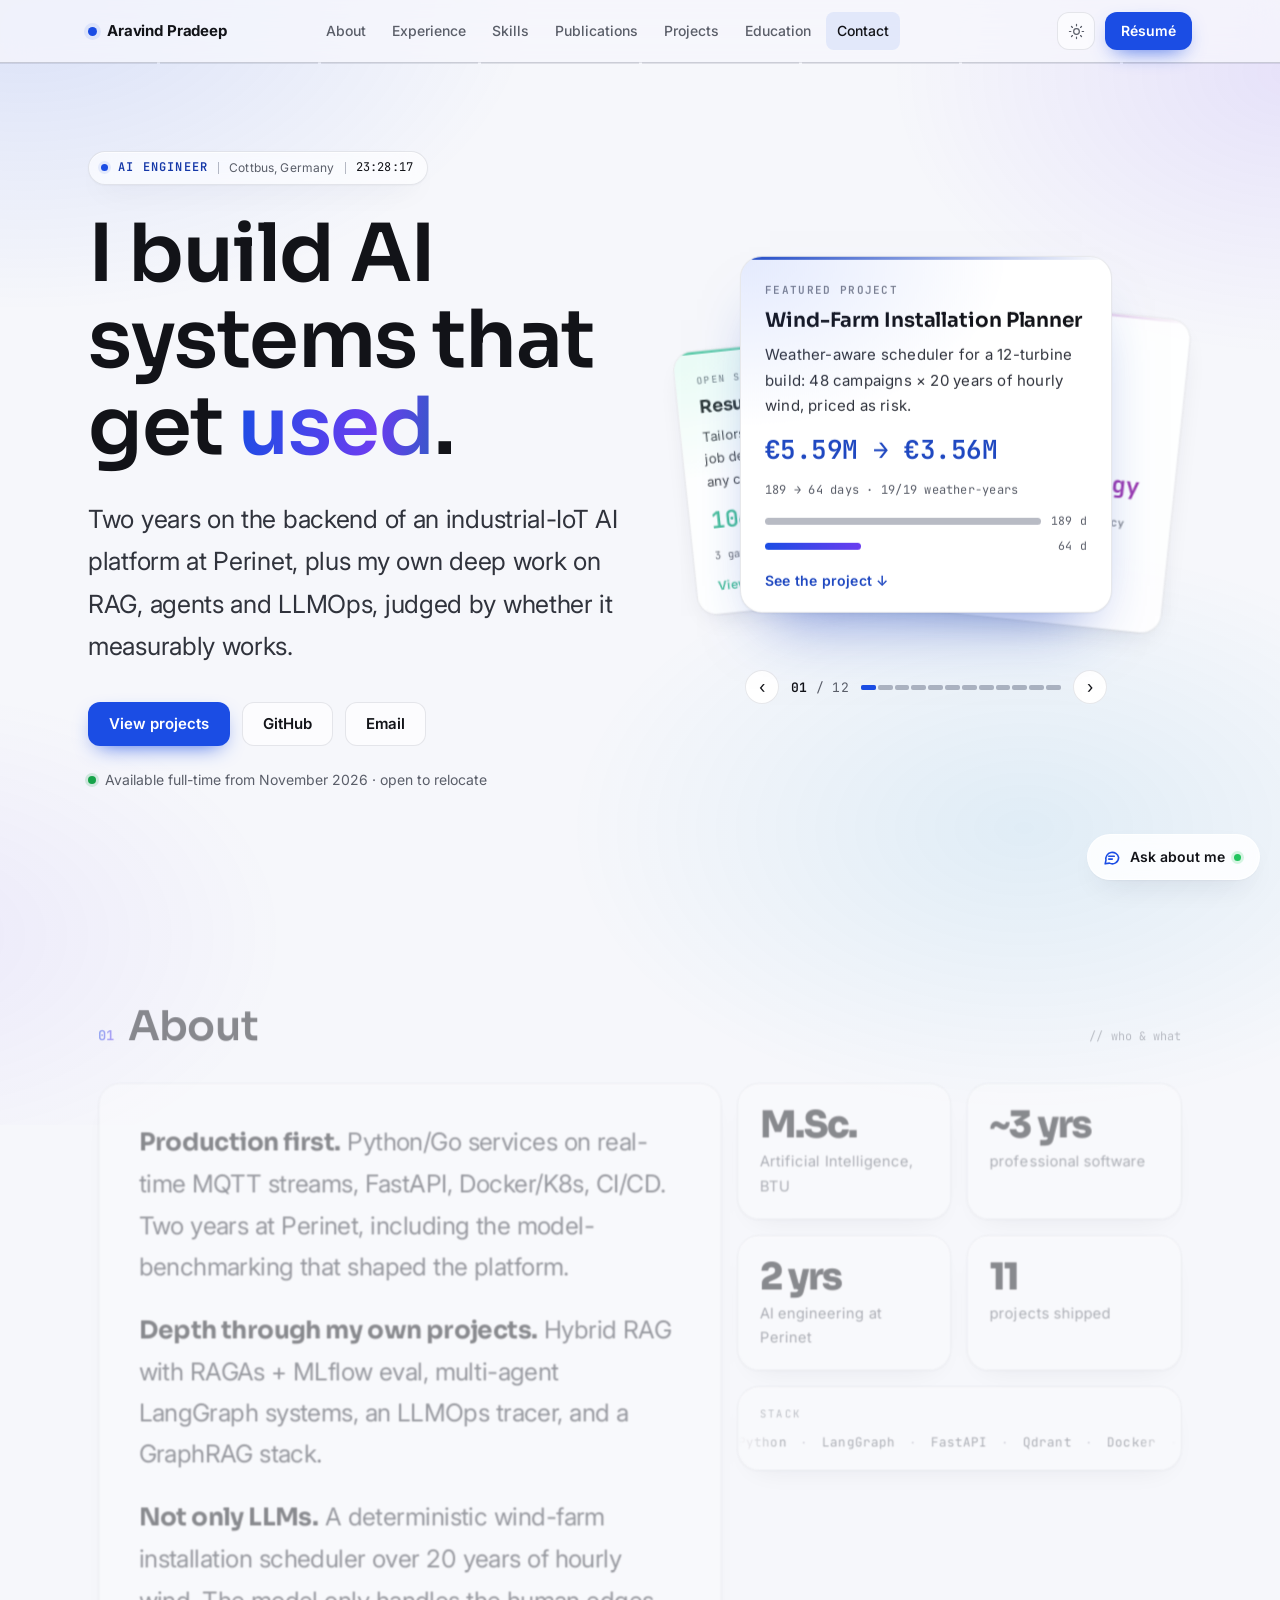
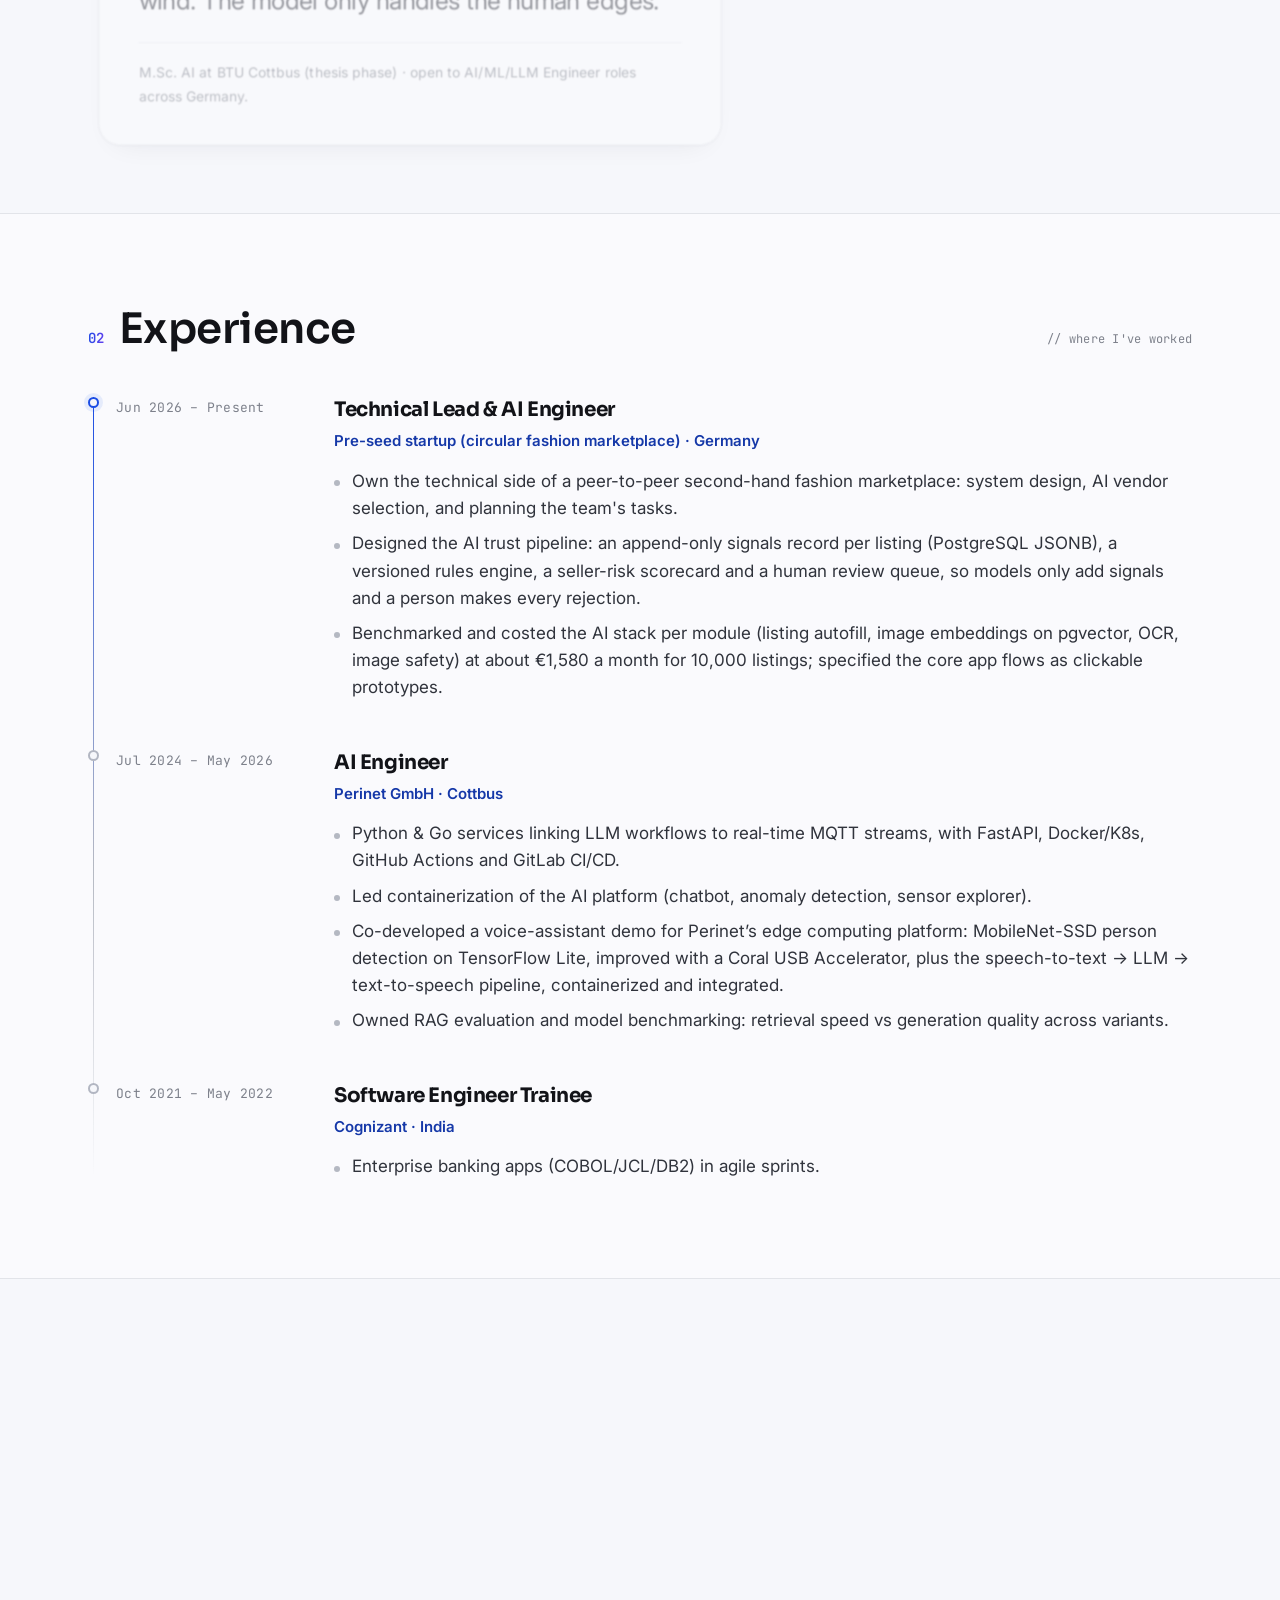
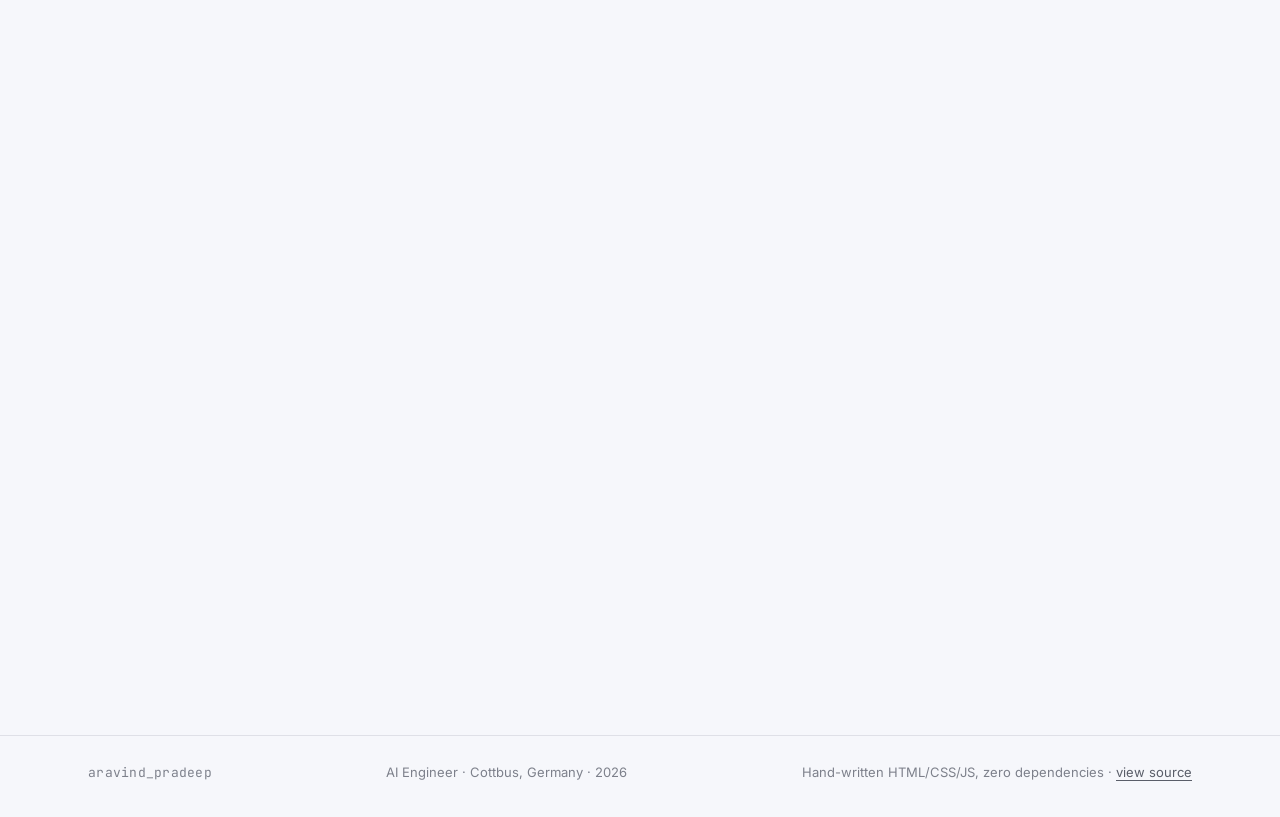
==== commit 3d8b32b1: "Résumé sync: startup Technical Lead role, LLM Gateway project, Perinet title - Experience: Technical" ====
--- a/index.html
+++ b/index.html
@@ -1162,8 +1162,8 @@
         </div>
         <div class="deck-nav">
           <button type="button" id="deck-prev" aria-label="Previous project">‹</button>
-          <span class="deck-count" aria-live="polite"><b id="deck-cur">01</b> / 11</span>
-          <div class="deck-scrub" id="deck-scrub" role="slider" tabindex="0" aria-label="Choose a project" aria-valuemin="1" aria-valuemax="11" aria-valuenow="1"><span class="segs"></span><div class="scrub-tip" id="scrub-tip" hidden></div></div>
+          <span class="deck-count" aria-live="polite"><b id="deck-cur">01</b> / 12</span>
+          <div class="deck-scrub" id="deck-scrub" role="slider" tabindex="0" aria-label="Choose a project" aria-valuemin="1" aria-valuemax="12" aria-valuenow="1"><span class="segs"></span><div class="scrub-tip" id="scrub-tip" hidden></div></div>
           <button type="button" id="deck-next" aria-label="Next project">›</button>
         </div>
       </div>
@@ -1184,7 +1184,7 @@
         <div class="fact glass sreveal" style="--i:0"><div class="n">M.Sc.</div><div class="l">Artificial Intelligence, BTU</div></div>
         <div class="fact glass sreveal" style="--i:1"><div class="n">~3 yrs</div><div class="l">professional software</div></div>
         <div class="fact glass sreveal" style="--i:2"><div class="n">2 yrs</div><div class="l">AI engineering at Perinet</div></div>
-        <div class="fact glass sreveal" style="--i:3"><div class="n">10</div><div class="l">projects shipped</div></div>
+        <div class="fact glass sreveal" style="--i:3"><div class="n">11</div><div class="l">projects shipped</div></div>
         <div class="a-stack glass">
           <div class="k">stack</div>
           <div class="marquee"><div class="mtrack">
@@ -1200,9 +1200,21 @@
     <div class="sec-head"><span class="sec-idx">02</span><h2 class="sec-title">Experience</h2><span class="sec-note">// where I've worked</span></div>
     <div class="tl">
       <div class="job">
+        <div class="when">Jun 2026 – Present</div>
+        <div>
+          <h3>Technical Lead &amp; AI Engineer</h3>
+          <div class="org">Pre-seed startup (circular fashion marketplace) · Germany</div>
+          <ul>
+            <li>Own the technical side of a peer-to-peer second-hand fashion marketplace: system design, AI vendor selection, and planning the team's tasks.</li>
+            <li>Designed the AI trust pipeline: an append-only signals record per listing (PostgreSQL JSONB), a versioned rules engine, a seller-risk scorecard and a human review queue, so models only add signals and a person makes every rejection.</li>
+            <li>Benchmarked and costed the AI stack per module (listing autofill, image embeddings on pgvector, OCR, image safety) at about €1,580 a month for 10,000 listings; specified the core app flows as clickable prototypes.</li>
+          </ul>
+        </div>
+      </div>
+      <div class="job">
         <div class="when">Jul 2024 – May 2026</div>
         <div>
-          <h3>AI Engineer (Working Student)</h3>
+          <h3>AI Engineer</h3>
           <div class="org">Perinet GmbH · Cottbus</div>
           <ul>
             <li>Python &amp; Go services linking LLM workflows to real-time MQTT streams, with FastAPI, Docker/K8s, GitHub Actions and GitLab CI/CD.</li>
@@ -1240,7 +1252,7 @@
         <div class="sm-projects" id="sm-projects"></div>
         <button class="sm-more" id="sm-more" type="button" aria-expanded="false" aria-controls="sm-projects">See tools by project <span class="car" aria-hidden="true">▾</span></button>
       </div>
-      <div class="tk-panel" id="toolkit"><div class="tk-head"><span class="tk-title">Also in my toolkit</span><span class="tk-legend"><span class="tk-dot" aria-hidden="true"></span>used at Perinet, tap to see where</span></div><div class="tk-rows"><div class="tk-row"><span class="tk-cat">AI &amp; agents</span><div class="tk-chips"><button type="button" class="tkc work" data-k="RAG" data-q="RAG" data-l="b" aria-expanded="false" aria-controls="tk-note">RAG<span class="tk-dot" aria-hidden="true"></span></button><span class="tkc" data-k="Agentic AI">Agentic AI</span><span class="tkc" data-k="Prompt Engineering">Prompt Engineering</span><span class="tkc" data-k="Structured Outputs">Structured Outputs</span><span class="tkc" data-k="MCP">MCP</span><span class="tkc" data-k="Tool Use">Tool Use</span></div></div><div class="tk-row"><span class="tk-cat">LLMOps &amp; retrieval</span><div class="tk-chips"><span class="tkc" data-k="Langfuse">Langfuse</span><span class="tkc" data-k="LLM-as-Judge">LLM-as-Judge</span><span class="tkc" data-k="Hybrid Retrieval">Hybrid Retrieval</span><span class="tkc" data-k="ChromaDB">ChromaDB</span><span class="tkc" data-k="pgvector">pgvector</span></div></div><div class="tk-row"><span class="tk-cat">Edge AI &amp; speech</span><div class="tk-chips"><button type="button" class="tkc work" data-k="TensorFlow Lite" data-q="TensorFlow Lite" data-l="c" aria-expanded="false" aria-controls="tk-note">TensorFlow Lite<span class="tk-dot" aria-hidden="true"></span></button><button type="button" class="tkc work" data-k="Object Detection" data-q="MobileNet-SSD person detection" data-l="c" aria-expanded="false" aria-controls="tk-note">Object Detection<span class="tk-dot" aria-hidden="true"></span></button><button type="button" class="tkc work" data-k="Coral USB Accelerator" data-q="Coral USB Accelerator" data-l="c" aria-expanded="false" aria-controls="tk-note">Coral USB Accelerator<span class="tk-dot" aria-hidden="true"></span></button><button type="button" class="tkc work" data-k="Speech-to-Text" data-q="speech-to-text" data-l="c" aria-expanded="false" aria-controls="tk-note">Speech-to-Text<span class="tk-dot" aria-hidden="true"></span></button></div></div><div class="tk-row"><span class="tk-cat">Backend &amp; data</span><div class="tk-chips"><button type="button" class="tkc work" data-k="Go" data-q="Go" data-l="a" aria-expanded="false" aria-controls="tk-note">Go<span class="tk-dot" aria-hidden="true"></span></button><span class="tkc" data-k="REST / gRPC">REST / gRPC</span><span class="tkc" data-k="SQL">SQL</span></div></div><div class="tk-row"><span class="tk-cat">Infra &amp; cloud</span><div class="tk-chips"><button type="button" class="tkc work" data-k="Kubernetes" data-q="K8s" data-l="a" aria-expanded="false" aria-controls="tk-note">Kubernetes<span class="tk-dot" aria-hidden="true"></span></button><button type="button" class="tkc work" data-k="GitHub Actions" data-q="GitHub Actions" data-l="a" aria-expanded="false" aria-controls="tk-note">GitHub Actions<span class="tk-dot" aria-hidden="true"></span></button><button type="button" class="tkc work" data-k="GitLab CI/CD" data-q="GitLab CI/CD" data-l="a" aria-expanded="false" aria-controls="tk-note">GitLab CI/CD<span class="tk-dot" aria-hidden="true"></span></button><button type="button" class="tkc work" data-k="MQTT" data-q="MQTT" data-l="a" aria-expanded="false" aria-controls="tk-note">MQTT<span class="tk-dot" aria-hidden="true"></span></button><span class="tkc" data-k="Azure">Azure</span><span class="tkc" data-k="AWS">AWS</span><span class="tkc" data-k="Linux">Linux</span></div></div></div><div class="tk-note" id="tk-note" aria-live="polite" hidden></div></div>
+      <div class="tk-panel" id="toolkit"><div class="tk-head"><span class="tk-title">Also in my toolkit</span><span class="tk-legend"><span class="tk-dot" aria-hidden="true"></span>used at Perinet, tap to see where</span></div><div class="tk-rows"><div class="tk-row"><span class="tk-cat">AI &amp; agents</span><div class="tk-chips"><button type="button" class="tkc work" data-k="RAG" data-q="RAG" data-l="b" aria-expanded="false" aria-controls="tk-note">RAG<span class="tk-dot" aria-hidden="true"></span></button><span class="tkc" data-k="Agentic AI">Agentic AI</span><span class="tkc" data-k="Prompt Engineering">Prompt Engineering</span><span class="tkc" data-k="Structured Outputs">Structured Outputs</span><span class="tkc" data-k="MCP">MCP</span><span class="tkc" data-k="Tool Use">Tool Use</span></div></div><div class="tk-row"><span class="tk-cat">LLMOps &amp; retrieval</span><div class="tk-chips"><span class="tkc" data-k="LLM-as-Judge">LLM-as-Judge</span><span class="tkc" data-k="Hybrid Retrieval">Hybrid Retrieval</span><span class="tkc" data-k="ChromaDB">ChromaDB</span><span class="tkc" data-k="pgvector">pgvector</span></div></div><div class="tk-row"><span class="tk-cat">Edge AI &amp; speech</span><div class="tk-chips"><button type="button" class="tkc work" data-k="TensorFlow Lite" data-q="TensorFlow Lite" data-l="c" aria-expanded="false" aria-controls="tk-note">TensorFlow Lite<span class="tk-dot" aria-hidden="true"></span></button><button type="button" class="tkc work" data-k="Object Detection" data-q="MobileNet-SSD person detection" data-l="c" aria-expanded="false" aria-controls="tk-note">Object Detection<span class="tk-dot" aria-hidden="true"></span></button><button type="button" class="tkc work" data-k="Coral USB Accelerator" data-q="Coral USB Accelerator" data-l="c" aria-expanded="false" aria-controls="tk-note">Coral USB Accelerator<span class="tk-dot" aria-hidden="true"></span></button><button type="button" class="tkc work" data-k="Speech-to-Text" data-q="speech-to-text" data-l="c" aria-expanded="false" aria-controls="tk-note">Speech-to-Text<span class="tk-dot" aria-hidden="true"></span></button></div></div><div class="tk-row"><span class="tk-cat">Backend &amp; data</span><div class="tk-chips"><button type="button" class="tkc work" data-k="Go" data-q="Go" data-l="a" aria-expanded="false" aria-controls="tk-note">Go<span class="tk-dot" aria-hidden="true"></span></button><span class="tkc" data-k="REST / gRPC">REST / gRPC</span><span class="tkc" data-k="SQL">SQL</span></div></div><div class="tk-row"><span class="tk-cat">Infra &amp; cloud</span><div class="tk-chips"><button type="button" class="tkc work" data-k="Kubernetes" data-q="K8s" data-l="a" aria-expanded="false" aria-controls="tk-note">Kubernetes<span class="tk-dot" aria-hidden="true"></span></button><button type="button" class="tkc work" data-k="GitHub Actions" data-q="GitHub Actions" data-l="a" aria-expanded="false" aria-controls="tk-note">GitHub Actions<span class="tk-dot" aria-hidden="true"></span></button><button type="button" class="tkc work" data-k="GitLab CI/CD" data-q="GitLab CI/CD" data-l="a" aria-expanded="false" aria-controls="tk-note">GitLab CI/CD<span class="tk-dot" aria-hidden="true"></span></button><button type="button" class="tkc work" data-k="MQTT" data-q="MQTT" data-l="a" aria-expanded="false" aria-controls="tk-note">MQTT<span class="tk-dot" aria-hidden="true"></span></button><span class="tkc" data-k="Azure">Azure</span><span class="tkc" data-k="AWS">AWS</span><span class="tkc" data-k="Linux">Linux</span></div></div></div><div class="tk-note" id="tk-note" aria-live="polite" hidden></div></div>
     </div>
   </section>
 
@@ -1307,22 +1319,22 @@
           <button class="exp-btn" type="button" aria-expanded="false" aria-controls="more-tutor">Details <span class="car" aria-hidden="true">▾</span></button></div>
       </article>
 
-      <article class="card glass sreveal" style="--i:1;--ph:200">
+      <article class="card glass sreveal" style="--i:1;--ph:140">
+        <h3><a class="card-link" href="https://github.com/axon011/llm-gateway" target="_blank" rel="noopener">LLM Gateway</a><span class="ico" aria-hidden="true"><svg width="15" height="15" fill="currentColor"><use href="#gh"/></svg></span></h3>
+        <p class="pitch">Async FastAPI proxy in front of the live tutor: one Langfuse trace and a real cost for every LLM call.</p>
+        <span class="metric">21 tests · cost from provider tokens, nothing estimated</span>
+        <div class="more" id="more-gateway"><div><p class="origin">The Deutsch-Tutor routes its LLM calls through it.</p><p>Each call to Groq or Gemini gets one Langfuse trace tagged by session, user and route, with the provider's own token counts. Cost is those tokens times a dated per-model price list, written to the trace, the API response and a SQLite usage ledger; a usage endpoint reports it by day, route, model and session. SSE streaming, constant-time bearer-key auth, a model allowlist and request size limits, a non-root Docker image, CI on every push.</p></div></div>
+        <div class="card-foot"><div class="chips"><span class="chip">FastAPI</span><span class="chip">Langfuse</span><span class="chip">SQLite</span><span class="chip">Docker</span></div>
+          <button class="exp-btn" type="button" aria-expanded="false" aria-controls="more-gateway">Details <span class="car" aria-hidden="true">▾</span></button></div>
+      </article>
+
+      <article class="card glass sreveal" style="--i:0;--ph:200">
         <h3><a class="card-link" href="https://github.com/axon011/graphrag-agent" target="_blank" rel="noopener">GraphRAG Agent</a><span class="ico" aria-hidden="true"><svg width="15" height="15" fill="currentColor"><use href="#gh"/></svg></span></h3>
         <p class="pitch">Multi-hop answers by traversing a built knowledge graph, with citations.</p>
         <span class="metric">knowledge graph · k-hop retrieval · cited answers</span>
         <div class="more" id="more-graphrag-agent"><div><p>Entity and relation extraction builds a typed graph first, so a question that spans three documents is answered by walking edges instead of hoping one chunk contains everything.</p></div></div>
         <div class="card-foot"><div class="chips"><span class="chip">GraphRAG</span><span class="chip">networkx</span><span class="chip">Pydantic</span><span class="chip">LLM extraction</span></div>
           <button class="exp-btn" type="button" aria-expanded="false" aria-controls="more-graphrag-agent">Details <span class="car" aria-hidden="true">▾</span></button></div>
-      </article>
-
-      <article class="card glass sreveal" style="--i:0;--ph:210">
-        <h3><a class="card-link" href="https://github.com/axon011/graphrag-studio" target="_blank" rel="noopener">GraphRAG Studio</a><span class="ico" aria-hidden="true"><svg width="15" height="15" fill="currentColor"><use href="#gh"/></svg></span></h3>
-        <p class="pitch">Full-stack app: upload docs, watch the graph build, chat over it.</p>
-        <span class="metric">live graph viz · k-hop retrieval · cited chat</span>
-        <div class="more" id="more-graphrag-studio"><div><p>An interactive force-graph front end over the GraphRAG Agent core, so the retrieval path behind every cited answer is something you can actually see.</p></div></div>
-        <div class="card-foot"><div class="chips"><span class="chip">Next.js</span><span class="chip">React</span><span class="chip">FastAPI</span><span class="chip">GraphRAG</span></div>
-          <button class="exp-btn" type="button" aria-expanded="false" aria-controls="more-graphrag-studio">Details <span class="car" aria-hidden="true">▾</span></button></div>
       </article>
 
       <article class="card glass sreveal" style="--i:1;--ph:265">
@@ -1352,7 +1364,16 @@
           <button class="exp-btn" type="button" aria-expanded="false" aria-controls="more-llmops">Details <span class="car" aria-hidden="true">▾</span></button></div>
       </article>
 
-      <article class="card glass sreveal extra" style="--i:0;--ph:245" hidden>
+      <article class="card glass sreveal extra" style="--i:0;--ph:210" hidden>
+        <h3><a class="card-link" href="https://github.com/axon011/graphrag-studio" target="_blank" rel="noopener">GraphRAG Studio</a><span class="ico" aria-hidden="true"><svg width="15" height="15" fill="currentColor"><use href="#gh"/></svg></span></h3>
+        <p class="pitch">Full-stack app: upload docs, watch the graph build, chat over it.</p>
+        <span class="metric">live graph viz · k-hop retrieval · cited chat</span>
+        <div class="more" id="more-graphrag-studio"><div><p>An interactive force-graph front end over the GraphRAG Agent core, so the retrieval path behind every cited answer is something you can actually see.</p></div></div>
+        <div class="card-foot"><div class="chips"><span class="chip">Next.js</span><span class="chip">React</span><span class="chip">FastAPI</span><span class="chip">GraphRAG</span></div>
+          <button class="exp-btn" type="button" aria-expanded="false" aria-controls="more-graphrag-studio">Details <span class="car" aria-hidden="true">▾</span></button></div>
+      </article>
+
+      <article class="card glass sreveal extra" style="--i:1;--ph:245" hidden>
         <h3><a class="card-link" href="https://github.com/axon011/Multilingual-News-NLP-Pipeline" target="_blank" rel="noopener">Multilingual News NLP Pipeline</a><span class="ico" aria-hidden="true"><svg width="15" height="15" fill="currentColor"><use href="#gh"/></svg></span></h3>
         <p class="pitch">Whisper → NER → event classification → summary, on a 4 GB GPU.</p>
         <span class="metric">+13% F1 · 8.4× faster inference</span>
@@ -1361,7 +1382,7 @@
           <button class="exp-btn" type="button" aria-expanded="false" aria-controls="more-news">Details <span class="car" aria-hidden="true">▾</span></button></div>
       </article>
 
-      <article class="card glass sreveal extra" style="--i:1;--ph:252" hidden>
+      <article class="card glass sreveal extra" style="--i:0;--ph:252" hidden>
         <h3><a class="card-link" href="https://github.com/axon011/llm-fine-tuning" target="_blank" rel="noopener">LLM Fine-Tuning: JD Extractor</a><span class="ico" aria-hidden="true"><svg width="15" height="15" fill="currentColor"><use href="#gh"/></svg></span></h3>
         <p class="pitch">QLoRA Qwen2-0.5B extracting structured JSON from job descriptions.</p>
         <span class="metric">100% JSON validity · &lt;4 min on 4 GB GPU</span>
@@ -1370,7 +1391,7 @@
           <button class="exp-btn" type="button" aria-expanded="false" aria-controls="more-finetune">Details <span class="car" aria-hidden="true">▾</span></button></div>
       </article>
 
-      <article class="card glass sreveal extra" style="--i:0;--ph:162" hidden>
+      <article class="card glass sreveal extra" style="--i:1;--ph:162" hidden>
         <h3><a class="card-link" href="https://github.com/axon011/resume-tailor-public" target="_blank" rel="noopener">Resume Tailor</a><span class="ico" aria-hidden="true"><svg width="15" height="15" fill="currentColor"><use href="#gh"/></svg></span></h3>
         <p class="pitch">Tailors a LaTeX résumé and cover letter to a job description, then refuses to compile any claim it cannot trace to the base CV.</p>
         <span class="metric">3 gates before pdflatex · 106 tests · profile-driven, no personal data in code</span>
@@ -1379,7 +1400,7 @@
           <button class="exp-btn" type="button" aria-expanded="false" aria-controls="more-resume">Details <span class="car" aria-hidden="true">▾</span></button></div>
       </article>
     </div>
-    <div class="more-row"><button class="btn btn-ghost show-all" id="show-all" type="button" aria-expanded="false" aria-controls="proj-grid"><span id="show-all-t">Show all 10 projects</span> <span class="car" aria-hidden="true">▾</span></button></div>
+    <div class="more-row"><button class="btn btn-ghost show-all" id="show-all" type="button" aria-expanded="false" aria-controls="proj-grid"><span id="show-all-t">Show all 11 projects</span> <span class="car" aria-hidden="true">▾</span></button></div>
   </section>
 
   <section class="block band reveal" id="education">
@@ -1524,7 +1545,7 @@
     var open=showBtn.getAttribute('aria-expanded')!=='true';
     extras.forEach(function(c){ c.hidden=!open; if(open) io.observe(c); });
     showBtn.setAttribute('aria-expanded',open);
-    showT.textContent=open?'Show fewer projects':'Show all 10 projects';
+    showT.textContent=open?'Show fewer projects':'Show all 11 projects';
     if(!open) document.getElementById('projects').scrollIntoView({behavior:reduced?'auto':'smooth'});
     setTimeout(function(){ measure(); },60);
   });
@@ -1594,7 +1615,7 @@
 
   // option B: a cycling deck. Three card slots show the current project (front), the next (right) and the
   // previous (left). Each step rotates the slots and refills the one that has moved out of sight.
-  var DECK=[{"ph": 225, "k": "Featured project", "t": "Wind-Farm Installation Planner", "p": "Weather-aware scheduler for a 12-turbine build: 48 campaigns × 20 years of hourly wind, priced as risk.", "m": "€5.59M → €3.56M", "ms": "189 → 64 days · 19/19 weather-years", "go": "See the project ↓", "href": "#projects", "vizHtml": "<span class=\"viz viz-bars\" role=\"img\" aria-label=\"189 days before, 64 days after\"><span class=\"b\"><i style=\"width:100%\"></i><span>189 d</span></span><span class=\"b after\"><i style=\"width:33.9%\"></i><span>64 d</span></span></span>"}, {"ph": 290, "k": "First-author paper · DSD 2026", "t": "Fusion: A Framework for Unified Sequential Token Adaptation in Vision Transformers", "p": "", "m": "est. 48% less energy", "ms": "31.8% fewer FLOPs for 0.09 pp of accuracy", "go": "Read about it ↓", "href": "#publications", "vizHtml": "<span class=\"viz viz-tok\" aria-hidden=\"true\"><i></i><i class=\"m\"></i><i></i><i class=\"x\"></i><i class=\"m\"></i><i></i><i class=\"x\"></i><i></i><span>merge · exit · prune</span></span>"}, {"ph": 262, "k": "Live app", "t": "Deutsch-Tutor", "p": "AI German tutor that builds your curriculum from your own mistakes.", "m": "two-agent SSE turn", "ms": "explainable recommender", "go": "Open the app ↗", "href": "https://tutor.aravindpradee.me", "vizHtml": "<span class=\"viz viz-live\"><i aria-hidden=\"true\"></i>live at tutor.aravindpradee.me</span>"}, {"ph": 200, "k": "Open source", "t": "GraphRAG Agent", "p": "Multi-hop answers by traversing a built knowledge graph, with citations.", "m": "k-hop retrieval", "ms": "knowledge graph · cited answers", "go": "View on GitHub ↗", "href": "https://github.com/axon011/graphrag-agent", "vizHtml": ""}, {"ph": 210, "k": "Open source", "t": "GraphRAG Studio", "p": "Full-stack app: upload docs, watch the graph build, chat over it.", "m": "live graph viz", "ms": "k-hop retrieval · cited chat", "go": "View on GitHub ↗", "href": "https://github.com/axon011/graphrag-studio", "vizHtml": ""}, {"ph": 265, "k": "Open source", "t": "Multi-Agent Research Pipeline", "p": "Planner→Researcher→Writer→Critic on LangGraph, question to sourced report.", "m": "2,000+ words", "ms": "cited reports · self-correcting Critic", "go": "View on GitHub ↗", "href": "https://github.com/axon011/multi-agent-pipeline", "vizHtml": ""}, {"ph": 188, "k": "Open source", "t": "RAG Evaluation System", "p": "Hybrid BM25+dense+RRF retrieval with a RAGAs/MLflow regression harness.", "m": "0.94 hit@5", "ms": "0.96 citation presence", "go": "View on GitHub ↗", "href": "https://github.com/axon011/rag-eval-system", "vizHtml": ""}, {"ph": 172, "k": "Open source", "t": "LLMOps Observability Dashboard", "p": "Self-hosted tracing of latency, tokens and cost per model call.", "m": "12 tests", "ms": "full-stack · multi-stage Docker", "go": "View on GitHub ↗", "href": "https://github.com/axon011/llmops-dashboard", "vizHtml": ""}, {"ph": 245, "k": "Open source", "t": "Multilingual News NLP Pipeline", "p": "Whisper → NER → event classification → summary, on a 4 GB GPU.", "m": "+13% F1", "ms": "8.4× faster inference", "go": "View on GitHub ↗", "href": "https://github.com/axon011/Multilingual-News-NLP-Pipeline", "vizHtml": ""}, {"ph": 252, "k": "Open source", "t": "LLM Fine-Tuning: JD Extractor", "p": "QLoRA Qwen2-0.5B extracting structured JSON from job descriptions.", "m": "100% JSON validity", "ms": "<4 min on 4 GB GPU", "go": "View on GitHub ↗", "href": "https://github.com/axon011/llm-fine-tuning", "vizHtml": ""}, {"ph": 162, "k": "Open source", "t": "Resume Tailor", "p": "Tailors a LaTeX résumé and cover letter to a job description, then refuses to compile any claim it cannot trace to the base CV.", "m": "106 tests", "ms": "3 gates before pdflatex", "go": "View on GitHub ↗", "href": "https://github.com/axon011/resume-tailor-public", "vizHtml": ""}];
+  var DECK=[{"ph": 225, "k": "Featured project", "t": "Wind-Farm Installation Planner", "p": "Weather-aware scheduler for a 12-turbine build: 48 campaigns × 20 years of hourly wind, priced as risk.", "m": "€5.59M → €3.56M", "ms": "189 → 64 days · 19/19 weather-years", "go": "See the project ↓", "href": "#projects", "vizHtml": "<span class=\"viz viz-bars\" role=\"img\" aria-label=\"189 days before, 64 days after\"><span class=\"b\"><i style=\"width:100%\"></i><span>189 d</span></span><span class=\"b after\"><i style=\"width:33.9%\"></i><span>64 d</span></span></span>"}, {"ph": 290, "k": "First-author paper · DSD 2026", "t": "Fusion: A Framework for Unified Sequential Token Adaptation in Vision Transformers", "p": "", "m": "est. 48% less energy", "ms": "31.8% fewer FLOPs for 0.09 pp of accuracy", "go": "Read about it ↓", "href": "#publications", "vizHtml": "<span class=\"viz viz-tok\" aria-hidden=\"true\"><i></i><i class=\"m\"></i><i></i><i class=\"x\"></i><i class=\"m\"></i><i></i><i class=\"x\"></i><i></i><span>merge · exit · prune</span></span>"}, {"ph": 262, "k": "Live app", "t": "Deutsch-Tutor", "p": "AI German tutor that builds your curriculum from your own mistakes.", "m": "two-agent SSE turn", "ms": "explainable recommender", "go": "Open the app ↗", "href": "https://tutor.aravindpradee.me", "vizHtml": "<span class=\"viz viz-live\"><i aria-hidden=\"true\"></i>live at tutor.aravindpradee.me</span>"}, {"ph": 140, "k": "Open source", "t": "LLM Gateway", "p": "Async FastAPI proxy that traces every LLM call to Langfuse and prices it from the provider's own token counts.", "m": "21 tests", "ms": "Langfuse traces · per-call cost", "go": "View on GitHub ↗", "href": "https://github.com/axon011/llm-gateway", "vizHtml": ""}, {"ph": 200, "k": "Open source", "t": "GraphRAG Agent", "p": "Multi-hop answers by traversing a built knowledge graph, with citations.", "m": "k-hop retrieval", "ms": "knowledge graph · cited answers", "go": "View on GitHub ↗", "href": "https://github.com/axon011/graphrag-agent", "vizHtml": ""}, {"ph": 210, "k": "Open source", "t": "GraphRAG Studio", "p": "Full-stack app: upload docs, watch the graph build, chat over it.", "m": "live graph viz", "ms": "k-hop retrieval · cited chat", "go": "View on GitHub ↗", "href": "https://github.com/axon011/graphrag-studio", "vizHtml": ""}, {"ph": 265, "k": "Open source", "t": "Multi-Agent Research Pipeline", "p": "Planner→Researcher→Writer→Critic on LangGraph, question to sourced report.", "m": "2,000+ words", "ms": "cited reports · self-correcting Critic", "go": "View on GitHub ↗", "href": "https://github.com/axon011/multi-agent-pipeline", "vizHtml": ""}, {"ph": 188, "k": "Open source", "t": "RAG Evaluation System", "p": "Hybrid BM25+dense+RRF retrieval with a RAGAs/MLflow regression harness.", "m": "0.94 hit@5", "ms": "0.96 citation presence", "go": "View on GitHub ↗", "href": "https://github.com/axon011/rag-eval-system", "vizHtml": ""}, {"ph": 172, "k": "Open source", "t": "LLMOps Observability Dashboard", "p": "Self-hosted tracing of latency, tokens and cost per model call.", "m": "12 tests", "ms": "full-stack · multi-stage Docker", "go": "View on GitHub ↗", "href": "https://github.com/axon011/llmops-dashboard", "vizHtml": ""}, {"ph": 245, "k": "Open source", "t": "Multilingual News NLP Pipeline", "p": "Whisper → NER → event classification → summary, on a 4 GB GPU.", "m": "+13% F1", "ms": "8.4× faster inference", "go": "View on GitHub ↗", "href": "https://github.com/axon011/Multilingual-News-NLP-Pipeline", "vizHtml": ""}, {"ph": 252, "k": "Open source", "t": "LLM Fine-Tuning: JD Extractor", "p": "QLoRA Qwen2-0.5B extracting structured JSON from job descriptions.", "m": "100% JSON validity", "ms": "<4 min on 4 GB GPU", "go": "View on GitHub ↗", "href": "https://github.com/axon011/llm-fine-tuning", "vizHtml": ""}, {"ph": 162, "k": "Open source", "t": "Resume Tailor", "p": "Tailors a LaTeX résumé and cover letter to a job description, then refuses to compile any claim it cannot trace to the base CV.", "m": "106 tests", "ms": "3 gates before pdflatex", "go": "View on GitHub ↗", "href": "https://github.com/axon011/resume-tailor-public", "vizHtml": ""}];
   var stackEl=document.getElementById('stack'), stackWrap=stackEl.parentNode, slots=[].slice.call(stackEl.querySelectorAll('.pc')),
       cntEl=document.getElementById('deck-cur'), pTimer=null, cur=0, N=DECK.length;
   stackWrap.classList.add('stack-wrap');
@@ -1751,6 +1772,7 @@
   var P=[
     {id:'wind',n:'Wind-Farm Installation Planner',ph:225,k:['Python','NumPy','pandas','Pydantic','FastAPI','Optimization']},
     {id:'tutor',n:'Deutsch-Tutor',ph:262,k:['Next.js','TypeScript','SSE streaming','Zod','Tailwind']},
+    {id:'gateway',n:'LLM Gateway',ph:140,k:['FastAPI','Langfuse','SSE streaming','SQLite','Docker']},
     {id:'gagent',n:'GraphRAG Agent',ph:200,k:['GraphRAG','networkx','Pydantic','LLM extraction','Python']},
     {id:'gstudio',n:'GraphRAG Studio',ph:210,k:['Next.js','TypeScript','React','FastAPI','GraphRAG']},
     {id:'multi',n:'Multi-Agent Research Pipeline',ph:265,k:['LangGraph','CrewAI','Pydantic','FastAPI','Docker']},
@@ -1764,7 +1786,7 @@
   var G=[
     {n:'AI & Agents',k:['LangGraph','CrewAI','LangChain','GraphRAG','LLM extraction','LLM']},
     {n:'Models & ML',k:['PyTorch','QLoRA','PEFT','Qwen2','Whisper','XLM-RoBERTa','networkx','Optimization']},
-    {n:'Eval & Data',k:['MLflow','RAGAs','Qdrant','PostgreSQL','NumPy','pandas']},
+    {n:'Eval & Data',k:['MLflow','RAGAs','Langfuse','Qdrant','PostgreSQL','SQLite','NumPy','pandas']},
     {n:'Backend & Infra',k:['FastAPI','Python','Pydantic','Docker','pytest','Jinja2','LaTeX']},
     {n:'Frontend',k:['TypeScript','Next.js','React','SSE streaming','Zod','Tailwind']}
   ];
@@ -1814,7 +1836,7 @@
       b.setAttribute('aria-pressed',String(!!(pinned&&pinned.t==='p'&&pinned.id===p.id)));
       p.stEl.innerHTML=p.k.map(function(k){ return (a&&a.t==='s'&&a.id===k)?'<mark>'+k+'</mark>':k; }).join(' · '); });
     resetB.hidden=!pinned;
-    if(!a) status.textContent=nSkills+' skills across 10 projects. Pick one to see where it was used.';
+    if(!a) status.textContent=nSkills+' skills across '+P.length+' projects. Pick one to see where it was used.';
     else if(a.t==='s'){ var n=S[a.id].length; status.innerHTML='<b>'+a.id+'</b> is used in '+n+' project'+(n>1?'s':'')+'.'; }
     else { var p=byId[a.id]; status.innerHTML='<b>'+p.n+'</b> uses '+p.k.length+' skills.'; }
     drawLinks(a);
@@ -1871,7 +1893,7 @@
 
 
   // search that matches no project chip still answers: the toolkit line lists the rest
-  var ALSO=['RAG','Agentic AI','Prompt Engineering','Structured Outputs','MCP','Tool Use','Langfuse','LLM-as-Judge','Hybrid Retrieval','ChromaDB','pgvector','TensorFlow Lite','Object Detection','Coral USB Accelerator','Speech-to-Text','Go','REST / gRPC','SQL','Kubernetes','GitHub Actions','GitLab CI/CD','MQTT','Azure','AWS','Linux'];
+  var ALSO=['RAG','Agentic AI','Prompt Engineering','Structured Outputs','MCP','Tool Use','LLM-as-Judge','Hybrid Retrieval','ChromaDB','pgvector','TensorFlow Lite','Object Detection','Coral USB Accelerator','Speech-to-Text','Go','REST / gRPC','SQL','Kubernetes','GitHub Actions','GitLab CI/CD','MQTT','Azure','AWS','Linux'];
   smQ.addEventListener('input',function(){
     var v=smQ.value.trim().toLowerCase(); if(!v) return;
     var hit=Object.keys(S).some(function(k){ return k.toLowerCase().indexOf(v)>-1; }); if(hit) return;
@@ -2098,7 +2120,7 @@
    "needs" = only Aravind can answer, so the bot deflects. */
 var BOT_EMAIL = 'aravindpradeep001@gmail.com';
 var BOT_PID = {wind:'Wind-Farm Installation Planner', tutor:'Deutsch-Tutor', gagent:'GraphRAG Agent', gstudio:'GraphRAG Studio',
-  multi:'Multi-Agent Research Pipeline', rag:'RAG Evaluation System', llmops:'LLMOps Observability Dashboard',
+  multi:'Multi-Agent Research Pipeline', rag:'RAG Evaluation System', llmops:'LLMOps Observability Dashboard', gateway:'LLM Gateway',
   news:'Multilingual News NLP Pipeline', jd:'LLM Fine-Tuning: JD Extractor', resume:'Resume Tailor'};
 var BOT_INTENTS = [
  {id:'greet', title:'Greeting', status:'site', source:'(conversation)',
@@ -2115,12 +2137,16 @@
   rel:['experience','projects','publication']},
  {id:'experience', title:'Work experience', status:'site', source:'Experience',
   ex:['work experience','where has he worked','job history','previous jobs','employment history','career so far','companies he worked for','professional experience','work history','what jobs has he had'],
-  a:"- **AI Engineer (Working Student), Perinet GmbH, Cottbus** · Jul 2024 – May 2026\n- **Software Engineer Trainee, Cognizant, India** · Oct 2021 – May 2022",
-  links:[['See Experience','#experience']], rel:['perinet','years','cognizant']},
+  a:"- **Technical Lead & AI Engineer, pre-seed startup (circular fashion marketplace)** · Jun 2026 – Present\n- **AI Engineer, Perinet GmbH, Cottbus** · Jul 2024 – May 2026\n- **Software Engineer Trainee, Cognizant, India** · Oct 2021 – May 2022",
+  links:[['See Experience','#experience']], rel:['current','perinet','years','cognizant']},
  {id:'perinet', title:'Perinet role', status:'site', source:'Experience · Perinet bullets',
-  ex:['what did he do at perinet','perinet','his latest job','most recent role','industrial iot work','working student job','what was his role at perinet','perinet responsibilities','voice assistant','edge computing demo'],
+  ex:['what did he do at perinet','perinet','industrial iot work','working student job','what was his role at perinet','perinet responsibilities','voice assistant','edge computing demo'],
   a:"At Perinet GmbH (Jul 2024 – May 2026) he:\n- built Python & Go services linking LLM workflows to real-time MQTT streams, with FastAPI, Docker/K8s, GitHub Actions and GitLab CI/CD\n- led containerization of the AI platform (chatbot, anomaly detection, sensor explorer)\n- co-developed a voice-assistant demo for Perinet’s edge computing platform: MobileNet-SSD person detection on TensorFlow Lite with a Coral USB Accelerator, plus the speech-to-text → LLM → text-to-speech pipeline\n- owned RAG evaluation and model benchmarking: retrieval speed vs generation quality across variants",
   links:[['See Experience','#experience']], rel:['rag','skills','years']},
+ {id:'current', title:'Current role', status:'site', source:'Experience · startup role',
+  ex:['what is he doing now','current job','current role','his latest job','most recent role','where does he work now','startup','technical lead','tech lead','fashion marketplace'],
+  a:"Since Jun 2026 he's **Technical Lead & AI Engineer** at a pre-seed startup building a peer-to-peer second-hand fashion marketplace. He owns system design, AI vendor selection and planning the team's tasks; designed the AI trust pipeline (a signals record per listing, a versioned rules engine, a seller-risk scorecard, a human review queue, so a person makes every rejection); and costed the AI stack at about €1,580 a month for 10,000 listings.",
+  links:[['See Experience','#experience']], rel:['experience','perinet','availability']},
  {id:'cognizant', title:'Cognizant role', status:'site', source:'Experience · Cognizant',
   ex:['cognizant','his first job','cobol','banking work','trainee role','mainframe','what did he do at cognizant','it services company in india','work in india'],
   a:"Software Engineer Trainee at Cognizant in India, Oct 2021 – May 2022: enterprise banking apps (COBOL/JCL/DB2) in agile sprints.",
@@ -2172,8 +2198,8 @@
   links:[['See the paper card','#publications']], rel:['publication']},
  {id:'projects', title:'Projects overview', status:'site', source:'Projects',
   ex:['projects','portfolio','what has he built','show me his work','side projects','github projects','list of projects','things he made'],
-  a:"Ten projects. The featured one is the **Wind-Farm Installation Planner**. The others: Deutsch-Tutor (a live app), GraphRAG Agent, GraphRAG Studio, Multi-Agent Research Pipeline, RAG Evaluation System, LLMOps Observability Dashboard, Multilingual News NLP Pipeline, LLM Fine-Tuning: JD Extractor and Resume Tailor.",
-  links:[['See Projects','#projects']], proj:['wind','tutor','gagent','gstudio','multi','rag','llmops','news','jd','resume'], rel:['featured','live_demo','rag','agents']},
+  a:"Eleven projects. The featured one is the **Wind-Farm Installation Planner**. The others: Deutsch-Tutor (a live app), LLM Gateway, GraphRAG Agent, GraphRAG Studio, Multi-Agent Research Pipeline, RAG Evaluation System, LLMOps Observability Dashboard, Multilingual News NLP Pipeline, LLM Fine-Tuning: JD Extractor and Resume Tailor.",
+  links:[['See Projects','#projects']], proj:['wind','tutor','gateway','gagent','gstudio','multi','rag','llmops','news','jd','resume'], rel:['featured','live_demo','rag','agents']},
  {id:'featured', title:'Featured project', status:'site', source:'Projects · Wind-Farm card',
   ex:['best project','favourite project','most impressive project','featured project','wind farm','scheduler','optimization project','his strongest work'],
   a:"The **Wind-Farm Installation Planner**: a weather-aware scheduler for a 12-turbine build, 48 campaigns × 20 years of hourly wind, priced as risk. Result: **€5.59M → €3.56M** and 189 → 64 days, across 19/19 weather-years. Crane lifts can't be paused, have wind limits and must fit working hours; the scheduling maths stays deterministic, and the LLM handles only the human edges.",
@@ -2187,9 +2213,9 @@
   a:"- **Multi-Agent Research Pipeline:** Planner → Researcher → Writer → Critic on LangGraph. The Critic checks every cited sentence against its source and triggers at most one repair pass; a YAML eval harness scores runs over a 10-topic set\n- **Deutsch-Tutor:** a two-agent turn, where the reply streams while a parallel corrector marks the exact errors",
   links:[['See Projects','#projects']], proj:['multi','tutor'], rel:['rag','live_demo']},
  {id:'llmops', title:'LLMOps experience', status:'site', source:'Projects',
-  ex:['llmops','observability','monitoring llms','tracing','mlflow','cost tracking','token costs','evaluation pipeline'],
-  a:"- **LLMOps Observability Dashboard:** self-hosted tracing of latency, tokens and cost per model call. Traces land in PostgreSQL rather than a third-party service; full-stack, multi-stage Docker, 12 tests\n- **RAG Evaluation System:** a RAGAs/MLflow regression harness, and a check script that flags any metric dropping more than 5% between runs",
-  links:[['See Projects','#projects']], proj:['llmops','rag'], rel:['rag','skills']},
+  ex:['llmops','observability','monitoring llms','tracing','mlflow','cost tracking','token costs','evaluation pipeline','langfuse','llm gateway','gateway','proxy'],
+  a:"- **LLM Gateway:** an async FastAPI proxy in front of the live Deutsch-Tutor. One Langfuse trace per call with the provider's own token counts, cost priced from a dated per-model list into a SQLite usage ledger; 21 tests, CI on every push\n- **LLMOps Observability Dashboard:** self-hosted tracing of latency, tokens and cost per model call. Traces land in PostgreSQL rather than a third-party service; full-stack, multi-stage Docker, 12 tests\n- **RAG Evaluation System:** a RAGAs/MLflow regression harness, and a check script that flags any metric dropping more than 5% between runs",
+  links:[['See Projects','#projects']], proj:['gateway','llmops','rag'], rel:['rag','skills']},
  {id:'finetune', title:'Fine-tuning', status:'site', source:'Projects · JD Extractor card',
   ex:['fine tuning','qlora','lora','peft','has he trained a model','small language model','json extraction model','train an llm'],
   a:"**LLM Fine-Tuning: JD Extractor.** QLoRA on Qwen2-0.5B, extracting structured JSON from job descriptions: 100% JSON validity, in under 4 minutes on a 4 GB GPU. Training roughly 0.44% of the parameters was enough.",
@@ -2223,7 +2249,7 @@
   links:[['See Experience','#experience']], proj:['llmops','tutor'], rel:['perinet','llmops','live_demo']},
  {id:'skills', title:'Skills overview', status:'site', source:'Skills · skill map',
   ex:['skills','tech stack','technologies','tools he uses','programming languages','what can he code in','technical skills','frameworks'],
-  a:"Across his 10 projects, **FastAPI** comes up most (5 projects), then **Python**, **Pydantic** and **TypeScript** (3 each). Ask about any tool, for example \"Has he used Docker?\", and I'll say where.",
+  a:"Across his 11 projects, **FastAPI** comes up most (6 projects), then **Python**, **Pydantic**, **TypeScript** and **Docker** (3 each). Ask about any tool, for example \"Has he used Docker?\", and I'll say where.",
   links:[['See the skill map','#skills']], rel:['rag','agents','llmops']},
  {id:'contact', title:'Contact', status:'site', source:'Contact',
   ex:['contact','email address','how can i reach him','get in touch','hire him','phone number','linkedin','send him a message','talk to him'],
@@ -2262,6 +2288,7 @@
 var BOT_PROJECTS = [
  ['Wind-Farm Installation Planner',['Python','NumPy','pandas','Pydantic','FastAPI','Optimization']],
  ['Deutsch-Tutor',['Next.js','TypeScript','SSE streaming','Zod','Tailwind']],
+ ['LLM Gateway',['FastAPI','Langfuse','SSE streaming','SQLite','Docker']],
  ['GraphRAG Agent',['GraphRAG','networkx','Pydantic','LLM extraction','Python']],
  ['GraphRAG Studio',['Next.js','TypeScript','React','FastAPI','GraphRAG']],
  ['Multi-Agent Research Pipeline',['LangGraph','CrewAI','Pydantic','FastAPI','Docker']],
@@ -2271,7 +2298,7 @@
  ['LLM Fine-Tuning: JD Extractor',['QLoRA','Qwen2','PEFT','PyTorch']],
  ['Resume Tailor',['Python','LLM','LaTeX','Jinja2','pytest']]
 ];
-var BOT_TOOLKIT = ['RAG','Agentic AI','Prompt Engineering','Structured Outputs','MCP','Tool Use','Langfuse','LLM-as-Judge','Hybrid Retrieval',
+var BOT_TOOLKIT = ['RAG','Agentic AI','Prompt Engineering','Structured Outputs','MCP','Tool Use','LLM-as-Judge','Hybrid Retrieval',
   'ChromaDB','pgvector','TensorFlow Lite','Object Detection','Coral USB Accelerator','Speech-to-Text','Go','REST / gRPC','SQL','Kubernetes','GitHub Actions','GitLab CI/CD','MQTT','Azure','AWS','Linux'];
 var BOT_LINES = {  // the three Perinet bullets (Experience section) that name tools
   a:'Python & Go services linking LLM workflows to real-time MQTT streams, with FastAPI, Docker/K8s, GitHub Actions and GitLab CI/CD.',
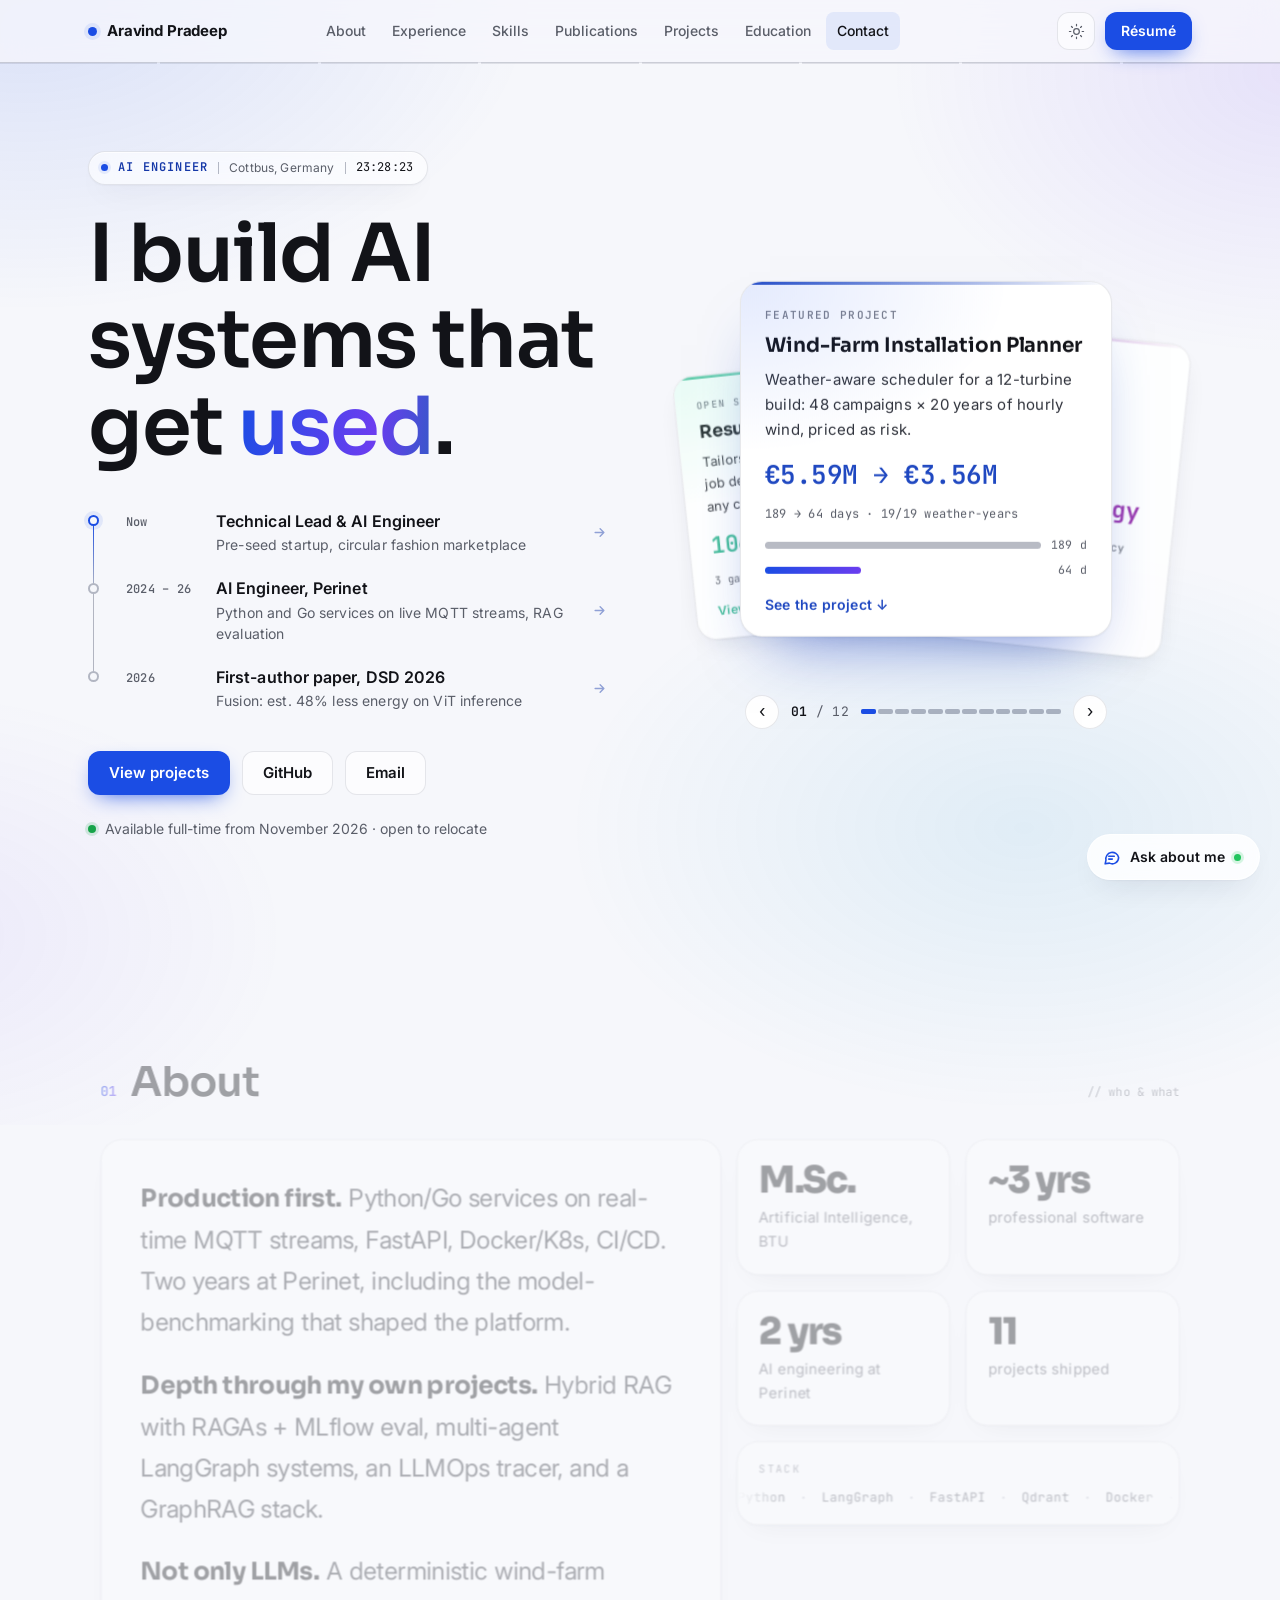
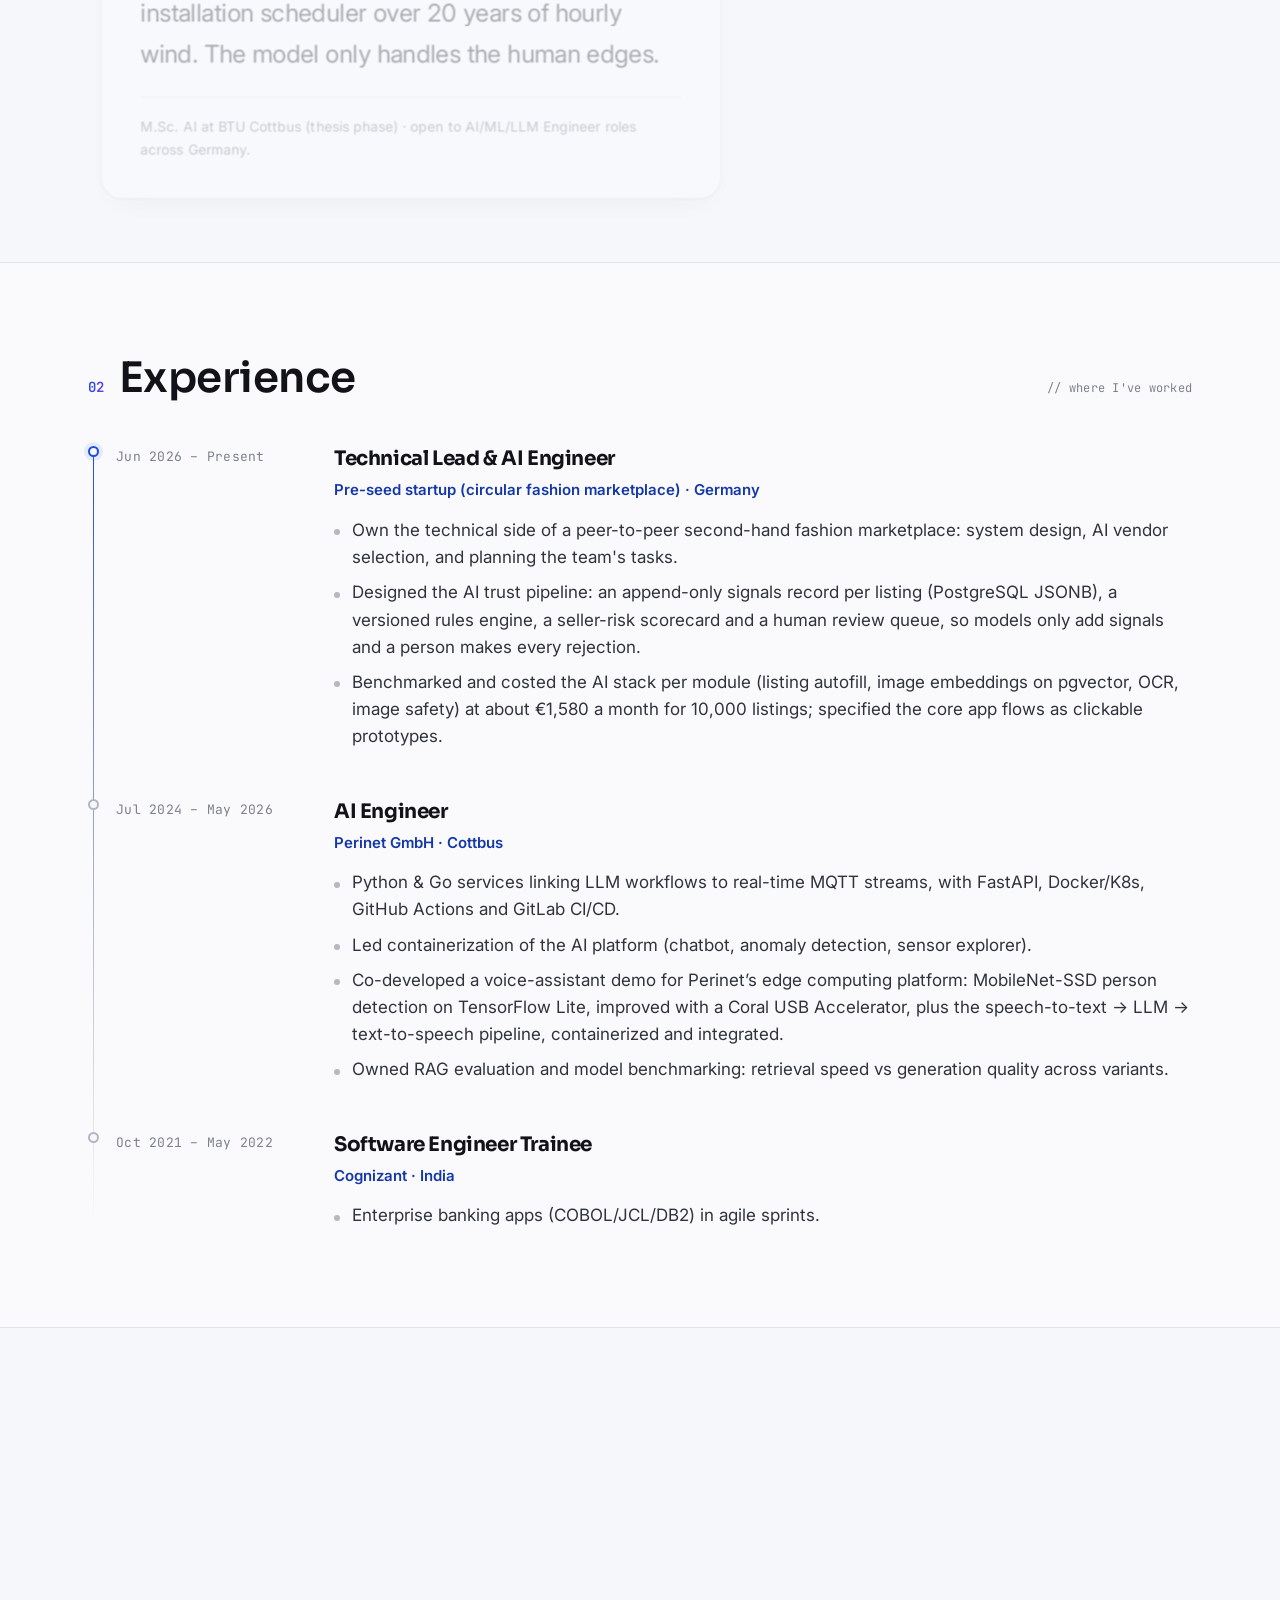
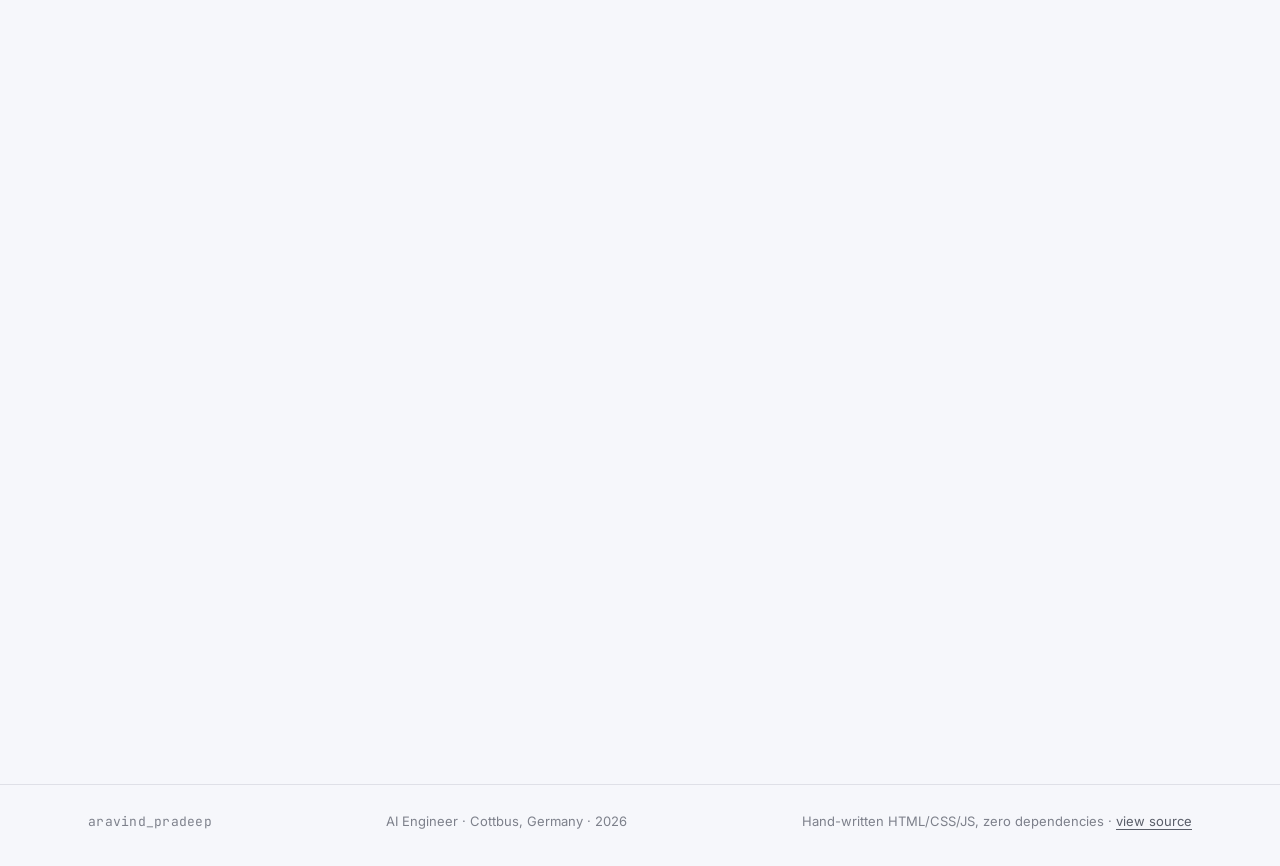
==== commit 30f02a3f: "Hero: career rail replaces the lede Three linked rows under the headline (current startup role, Peri" ====
--- a/index.html
+++ b/index.html
@@ -232,11 +232,10 @@
 @keyframes inkshift{to{background-position:-220% 0}}
 h1.title .w{display:inline-block;animation:wordin .6s var(--ease-out) both;animation-delay:calc(var(--i,0) * 45ms)}
 @keyframes wordin{from{opacity:0;transform:translateY(.32em)}}
-.strip,.lede,.hero-cta{animation:fadeup .7s var(--ease-out) both}
-.lede{animation-delay:.32s}.hero-cta{animation-delay:.42s}.proof{animation-delay:.52s}.status{animation-delay:.62s}
+.strip,.hero-cta{animation:fadeup .7s var(--ease-out) both}
+.hero-cta{animation-delay:.42s}.proof{animation-delay:.52s}.status{animation-delay:.62s}
 @keyframes fadeup{from{opacity:0;transform:translateY(10px)}}
 
-.lede{margin-top:28px;font-size:var(--t-xl);line-height:1.5;color:var(--body);max-width:34ch;letter-spacing:-.012em}
 .hero-cta{display:flex;flex-wrap:wrap;gap:12px;margin-top:34px}
 
 .proof{display:grid;grid-template-columns:repeat(3,minmax(0,1fr));gap:10px;margin-top:34px;max-width:620px}
@@ -917,7 +916,7 @@
 h1.title{font-weight:600;letter-spacing:-.018em;line-height:1.08;max-width:13.5ch}
 .sec-title{font-weight:600;letter-spacing:-.012em;line-height:1.15}
 .pc .pt,.card h3,.mini h3,.pub-title{font-weight:650;letter-spacing:-.005em}
-.lede,.stmt,.pitch{line-height:1.7}
+.stmt,.pitch{line-height:1.7}
 /* mono labels with no tracking of their own get a touch of air; tracked caps keep theirs */
 .metric,.when,.sec-idx,.sec-note,.pms,.deck-count,.clock,.pub-meta,.pub-repro,.feat-metric .sub,.mgroup span,.loop,.ph-n,.sk .c,.pr .ct,.pr .st,.gk span:not(.k),.viz span,.foot-in .mono{letter-spacing:.02em}
 /* roomier boxes: the tracking inherits into box text; headings and tags set their own */
@@ -1007,8 +1006,45 @@
 a,button,[role="button"],summary{touch-action:manipulation}
 button,[role="button"]{-webkit-user-select:none;user-select:none}
 
+/* ================= hero: career rail (the Experience timeline in miniature, 2026-11-20) ================= */
+.hero-rail{list-style:none;position:relative;margin:30px 0 0;padding:0 0 0 26px;max-width:540px;
+  animation:fadeup .7s var(--ease-out) both;animation-delay:.37s}
+.hero-rail~.hero-cta{margin-top:30px}
+/* the rail runs dot to dot, one segment per row, so it never overshoots the last dot at any width */
+.hero-rail li:not(:last-child)::after{content:"";position:absolute;left:-21px;width:1px;top:calc(var(--dot) + 5.5px);bottom:calc(-7.5px - var(--dot));
+  background:var(--line-strong)}
+.hero-rail li:first-child::after{background:linear-gradient(var(--accent),var(--line-strong))}
+.hero-rail li{position:relative;--dot:15.5px}
+.hero-rail li+li{margin-top:2px}
+.hero-rail li::before{content:"";position:absolute;left:-26px;top:var(--dot);width:11px;height:11px;border-radius:50%;
+  background:var(--bg);border:2px solid var(--line-strong);z-index:1}
+.hero-rail li:first-child::before{border-color:var(--accent);box-shadow:0 0 0 4px var(--accent-wash)}
+.hero-rail a{display:grid;grid-template-columns:76px minmax(0,1fr) 16px;column-gap:14px;row-gap:2px;padding:10px 12px;border-radius:var(--r-md);
+  transition:transform 140ms var(--ease-out),background-color 160ms var(--ease-out)}
+.hero-rail .d{grid-row:1/3;padding-top:3px;font:500 12px/1.5 "JetBrains Mono",monospace;letter-spacing:.02em;color:var(--muted);
+  font-variant-numeric:tabular-nums;white-space:nowrap}
+.hero-rail .t{font-size:16px;font-weight:600;line-height:1.4;color:var(--ink);letter-spacing:.005em}
+.hero-rail .x{font-size:14px;line-height:1.5;color:var(--muted);letter-spacing:.01em}
+.hero-rail .go{grid-column:3;grid-row:1/3;align-self:center;display:grid;color:var(--accent-ink);opacity:.45;
+  transition:transform 200ms var(--ease-out),opacity 200ms var(--ease-out)}
+.hero-rail .go svg{width:15px;height:15px}
+.hero-rail a:focus-visible{outline:2px solid var(--accent);outline-offset:2px}
+@media (max-width:480px){
+  .hero-rail li{--dot:14px}
+  .hero-rail a{grid-template-columns:minmax(0,1fr) 16px}
+  .hero-rail .d{grid-row:auto;padding-top:0}
+  .hero-rail .go{grid-column:2;grid-row:1/4}
+}
+/* short desktop screens (e.g. 1024x768): smaller top padding and gaps keep the whole column, status line included,
+   in the first screen */
+@media (min-width:881px) and (max-height:820px){
+  .hero{padding-top:32px}
+  .hero-rail{margin-top:22px}
+  .hero-rail~.hero-cta{margin-top:24px}
+}
+
 /* ================= press + hover (fine pointers only) ================= */
-.btn:active,.icon-btn:active,.cc:active,.fact:active,.exp-btn:active,.copy:active,.proof a:active{transform:scale(.97)}
+.btn:active,.icon-btn:active,.cc:active,.fact:active,.exp-btn:active,.copy:active,.proof a:active,.hero-rail a:active{transform:scale(.97)}
 .card:active{transform:scale(.99)}
 @media (hover:hover) and (pointer:fine){
   .sm-more:hover{border-color:var(--accent)}
@@ -1034,6 +1070,8 @@
   .ab-chip:hover{border-color:var(--accent);color:var(--accent-ink);background:var(--accent-wash)}
   .ab-pbtn:hover{border-color:var(--pa);background:var(--chip)}
   .ab-panel.open.peek:hover{opacity:1}
+  .hero-rail a:hover{background-color:var(--accent-wash)}
+  .hero-rail a:hover .go{opacity:1;transform:translateX(3px)}
 }
 
 /* theme swap: circular reveal from the toggle */
@@ -1150,7 +1188,7 @@
       <div class="hero-copy">
         <div class="strip glass"><span class="pip"></span><span class="role">AI Engineer</span><span class="sep" aria-hidden="true"></span><span class="where">Cottbus, Germany</span><span class="sep" aria-hidden="true"></span><span class="clock js-clock" id="berlin-clock">--:--:--</span></div>
         <h1 class="title"><span class="w" style="--i:0">I</span> <span class="w" style="--i:1">build</span> <span class="w" style="--i:2">AI</span> <span class="w" style="--i:3">systems</span> <span class="w" style="--i:4">that</span> <span class="w" style="--i:5">get</span> <span class="w" style="--i:6"><em>used</em>.</span></h1>
-        <p class="lede">Two years on the backend of an industrial-IoT AI platform at Perinet, plus my own deep work on RAG, agents and LLMOps, judged by whether it measurably works.</p>
+        <ol class="hero-rail"><li style="--i:0"><a href="#experience"><span class="d">Now</span><span class="t">Technical Lead &amp; AI Engineer</span><span class="x">Pre-seed startup, circular fashion marketplace</span><span class="go"><svg viewBox="0 0 24 24" fill="none" stroke="currentColor" stroke-width="2.2" stroke-linecap="round" stroke-linejoin="round" aria-hidden="true"><path d="M5 12h14M13 6l6 6-6 6"/></svg></span></a></li><li style="--i:1"><a href="#experience"><span class="d">2024 – 26</span><span class="t">AI Engineer, Perinet</span><span class="x">Python and Go services on live MQTT streams, RAG evaluation</span><span class="go"><svg viewBox="0 0 24 24" fill="none" stroke="currentColor" stroke-width="2.2" stroke-linecap="round" stroke-linejoin="round" aria-hidden="true"><path d="M5 12h14M13 6l6 6-6 6"/></svg></span></a></li><li style="--i:2"><a href="#publications"><span class="d">2026</span><span class="t">First-author paper, DSD 2026</span><span class="x">Fusion: est. 48% less energy on ViT inference</span><span class="go"><svg viewBox="0 0 24 24" fill="none" stroke="currentColor" stroke-width="2.2" stroke-linecap="round" stroke-linejoin="round" aria-hidden="true"><path d="M5 12h14M13 6l6 6-6 6"/></svg></span></a></li></ol>
         <div class="hero-cta"><a class="btn btn-primary" href="#projects">View projects</a><a class="btn btn-ghost" href="https://github.com/axon011" target="_blank" rel="noopener">GitHub</a><a class="btn btn-ghost" href="mailto:aravindpradeep001@gmail.com">Email</a></div>
         <div class="status"><span class="led"></span>Available full-time from November 2026 · open to relocate</div>
       </div>
@@ -2131,7 +2169,7 @@
   ex:['help','what can you do','what can i ask','what do you know','options','menu','topics'],
   a:"Ask me about his experience, projects, the FUSION paper, a specific tool (for example \"Has he used Docker?\"), his education, languages, availability or how to contact him.",
   rel:['experience','projects','publication','skills','availability','contact']},
- {id:'about', title:'Who is Aravind', status:'site', source:'Hero lede',
+ {id:'about', title:'Who is Aravind', status:'site', source:'Hero · About',
   ex:['who is aravind','tell me about aravind','introduce him','what does he do','give me a summary','what is his background','about him','elevator pitch'],
   a:"Aravind Pradeep is an AI engineer in Cottbus, Germany. He spent two years on the backend of an industrial-IoT AI platform at Perinet, plus his own deep work on RAG, agents and LLMOps, judged by whether it measurably works.",
   rel:['experience','projects','publication']},
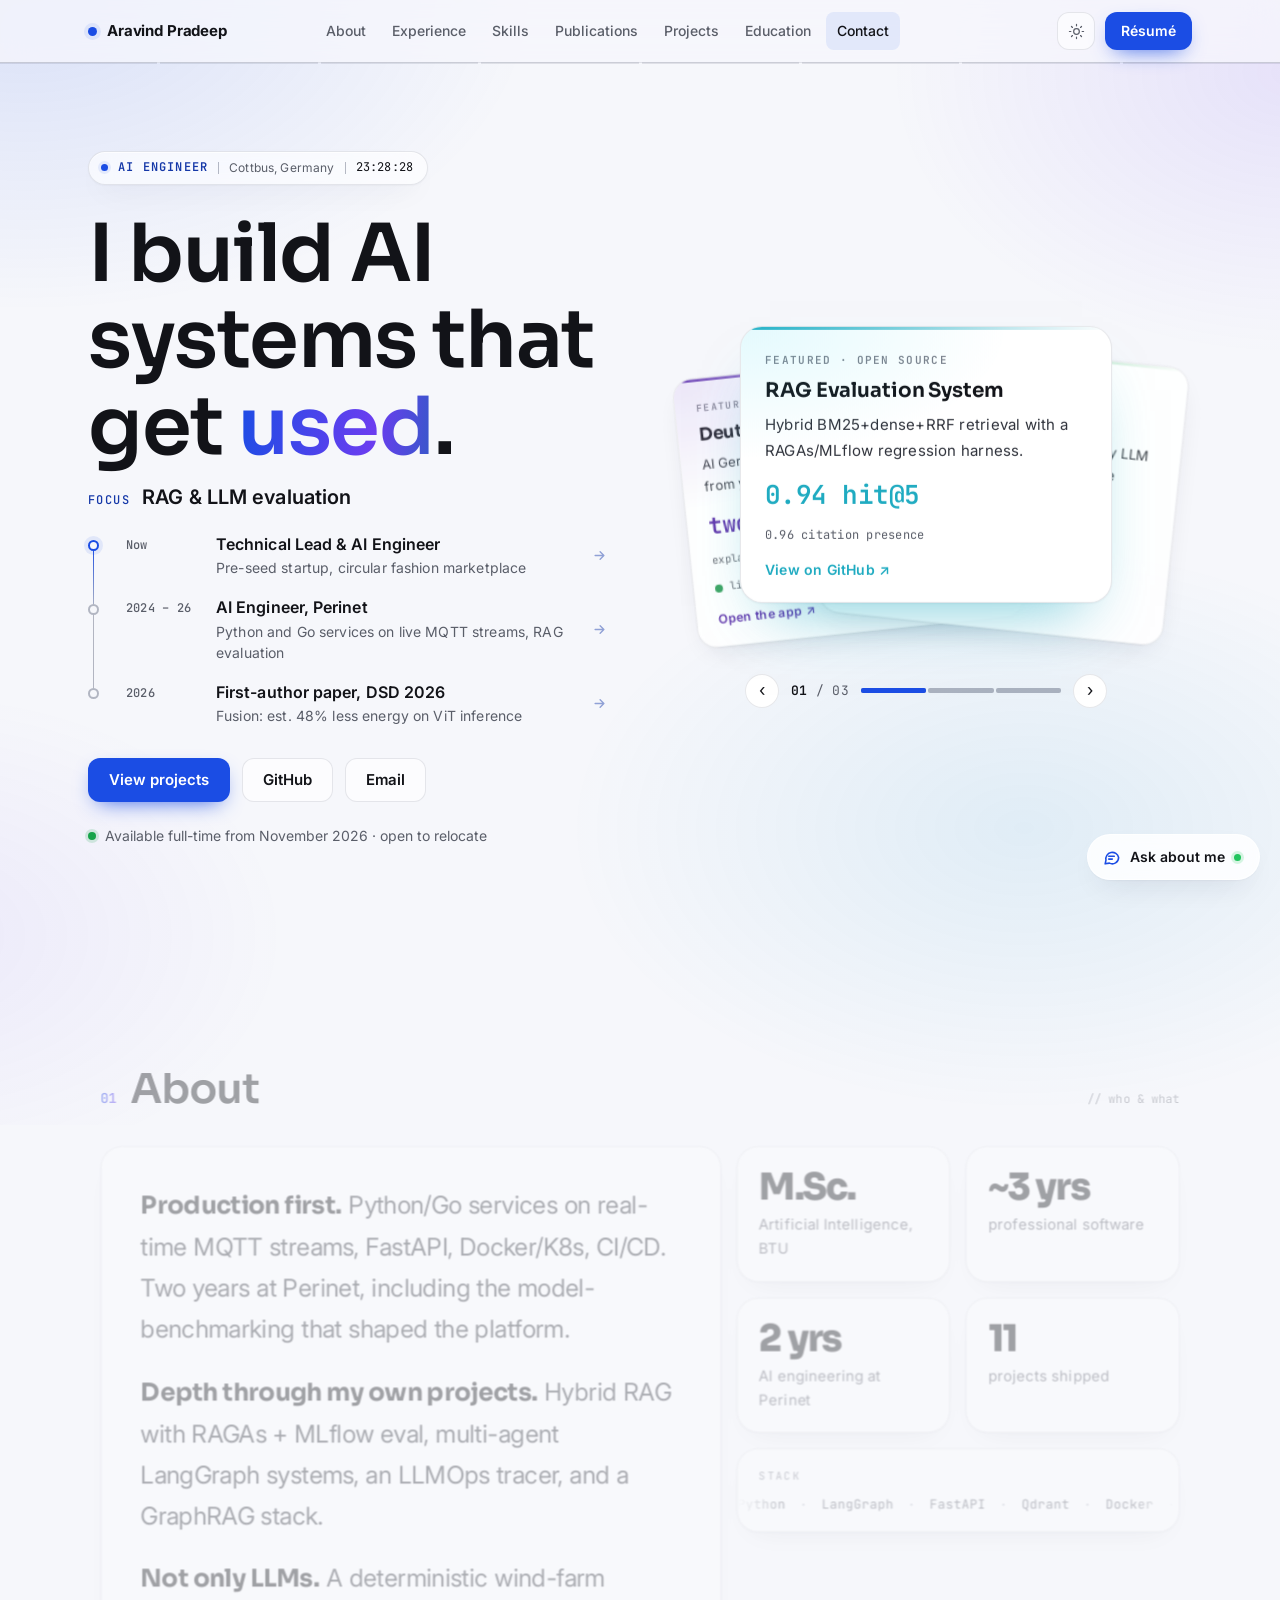
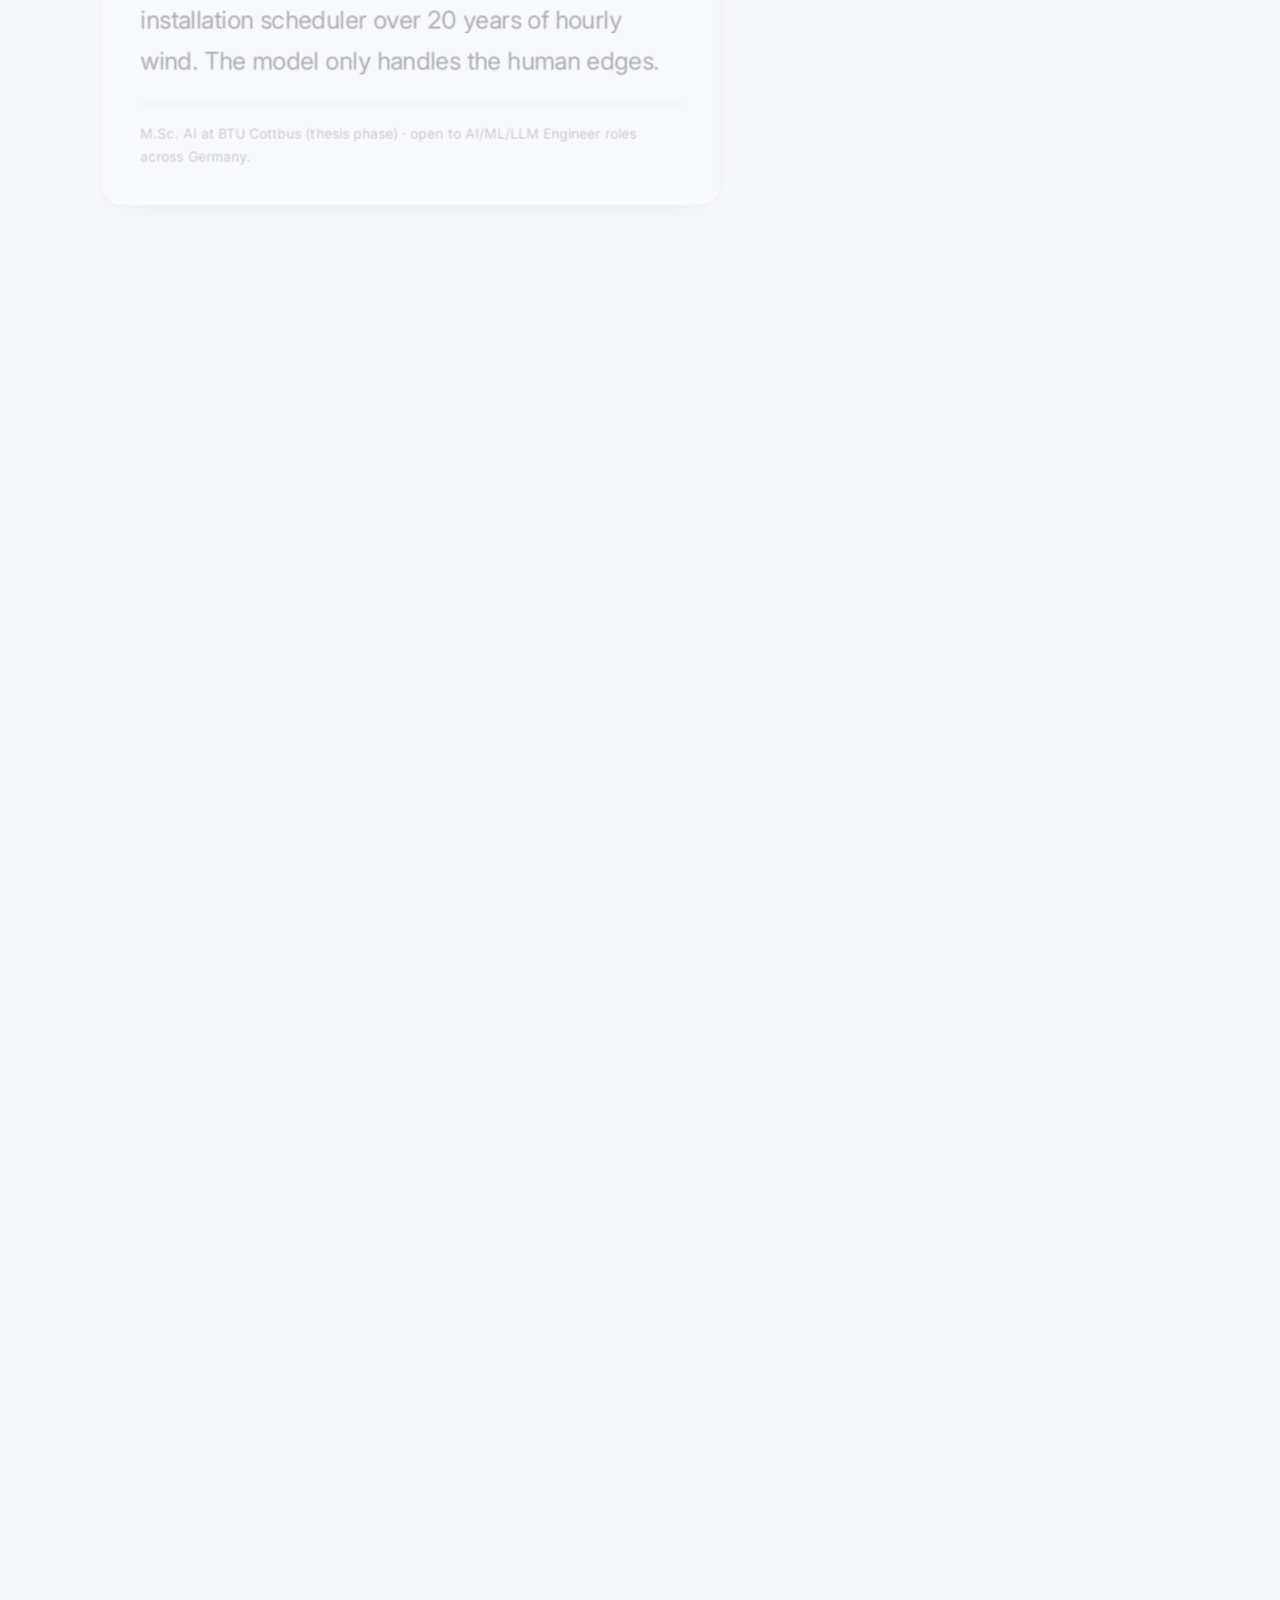
==== commit acf0e996: "Hero focus line; deck and Projects cut to three featured systems plus Other work Hero: 'Focus: RAG &" ====
--- a/index.html
+++ b/index.html
@@ -526,6 +526,17 @@
 @media(max-width:760px){.proj-grid{grid-template-columns:1fr}}
 .proj-grid>.card:last-child:nth-child(odd):not([hidden]){grid-column:1/-1}
 .more-row{display:flex;justify-content:center;margin-top:26px}
+.ow-h{margin:44px 0 16px;font-size:var(--t-lg)}
+.ow .card{display:grid;grid-template-columns:minmax(0,1fr) auto;grid-template-rows:auto 1fr auto auto;
+  grid-template-areas:"t t" "p p" "m f" "x x";column-gap:12px;row-gap:8px;padding:20px 22px}
+.ow .card>h3{grid-area:t;font-size:17px}
+.ow .card>.pitch{grid-area:p;font-size:var(--t-sm)}
+.ow .card>.metric{grid-area:m;align-self:center;justify-self:start;font-size:12px}
+.ow .card>.card-foot{grid-area:f;margin:0;padding:0;align-self:center}
+.ow .card>.more{grid-area:x}
+.ow .card .chips{display:none}
+.lim{color:var(--muted)}
+.lim a{color:var(--accent-ink);text-underline-offset:3px}
 .show-all .car{display:inline-block;transition:transform .26s var(--ease-out)}
 .show-all[aria-expanded="true"] .car{transform:rotate(180deg)}
 
@@ -971,29 +982,29 @@
 section.block{content-visibility:auto;contain-intrinsic-size:auto 900px;
   margin-inline:calc(50% - 50vw);padding-inline:calc(50vw - 50%)}
 #about{contain-intrinsic-size:auto 780px}#experience{contain-intrinsic-size:auto 440px}#publications{contain-intrinsic-size:auto 994px}
-#projects{contain-intrinsic-size:auto 1300px}#skills{contain-intrinsic-size:auto 1494px}#education{contain-intrinsic-size:auto 350px}#contact{contain-intrinsic-size:auto 407px}
+#projects{contain-intrinsic-size:auto 1450px}#skills{contain-intrinsic-size:auto 1494px}#education{contain-intrinsic-size:auto 350px}#contact{contain-intrinsic-size:auto 407px}
 /* content heights measured at 1024, 880, 768 and 600px (the layouts change at 1100, 980, 820 and 680) */
 /* while a jump is computed, every section renders, so the scroll lands on true heights, not estimates */
 html.cv-all section.block{content-visibility:visible}
 @media (max-width:1100px){
   #about{contain-intrinsic-size:auto 790px}#experience{contain-intrinsic-size:auto 461px}#publications{contain-intrinsic-size:auto 1000px}
-  #projects{contain-intrinsic-size:auto 1376px}#skills{contain-intrinsic-size:auto 1609px}#education{contain-intrinsic-size:auto 344px}#contact{contain-intrinsic-size:auto 399px}
+  #projects{contain-intrinsic-size:auto 1536px}#skills{contain-intrinsic-size:auto 1609px}#education{contain-intrinsic-size:auto 344px}#contact{contain-intrinsic-size:auto 399px}
 }
 @media (max-width:980px){
   #about{contain-intrinsic-size:auto 851px}#experience{contain-intrinsic-size:auto 482px}#publications{contain-intrinsic-size:auto 1063px}
-  #projects{contain-intrinsic-size:auto 1640px}#skills{contain-intrinsic-size:auto 1887px}#education{contain-intrinsic-size:auto 338px}#contact{contain-intrinsic-size:auto 385px}
+  #projects{contain-intrinsic-size:auto 1619px}#skills{contain-intrinsic-size:auto 1887px}#education{contain-intrinsic-size:auto 338px}#contact{contain-intrinsic-size:auto 385px}
 }
 @media (max-width:820px){
   #about{contain-intrinsic-size:auto 920px}#experience{contain-intrinsic-size:auto 535px}#publications{contain-intrinsic-size:auto 1113px}
-  #projects{contain-intrinsic-size:auto 1790px}#skills{contain-intrinsic-size:auto 1347px}#education{contain-intrinsic-size:auto 400px}#contact{contain-intrinsic-size:auto 377px}
+  #projects{contain-intrinsic-size:auto 1736px}#skills{contain-intrinsic-size:auto 1347px}#education{contain-intrinsic-size:auto 400px}#contact{contain-intrinsic-size:auto 377px}
 }
 @media (max-width:680px){
   #about{contain-intrinsic-size:auto 1049px}#experience{contain-intrinsic-size:auto 574px}#publications{contain-intrinsic-size:auto 1553px}
-  #projects{contain-intrinsic-size:auto 2280px}#skills{contain-intrinsic-size:auto 1568px}#education{contain-intrinsic-size:auto 569px}#contact{contain-intrinsic-size:auto 549px}
+  #projects{contain-intrinsic-size:auto 2423px}#skills{contain-intrinsic-size:auto 1568px}#education{contain-intrinsic-size:auto 569px}#contact{contain-intrinsic-size:auto 549px}
 }
 @media (max-width:560px){
   #about{contain-intrinsic-size:auto 1304px}#experience{contain-intrinsic-size:auto 683px}#publications{contain-intrinsic-size:auto 1972px}
-  #projects{contain-intrinsic-size:auto 3080px}#skills{contain-intrinsic-size:auto 1907px}#education{contain-intrinsic-size:auto 661px}#contact{contain-intrinsic-size:auto 639px}
+  #projects{contain-intrinsic-size:auto 3088px}#skills{contain-intrinsic-size:auto 1907px}#education{contain-intrinsic-size:auto 661px}#contact{contain-intrinsic-size:auto 639px}
 }
 
 /* ================= small fixes (2026-10-03) ================= */
@@ -1007,9 +1018,14 @@
 button,[role="button"]{-webkit-user-select:none;user-select:none}
 
 /* ================= hero: career rail (the Experience timeline in miniature, 2026-11-20) ================= */
+.niche{display:flex;align-items:baseline;gap:12px;flex-wrap:wrap;margin:14px 0 0;font-size:var(--t-lg);font-weight:600;line-height:1.35;color:var(--ink);letter-spacing:.005em}
+.niche .k{font:500 12px/1 "JetBrains Mono",monospace;letter-spacing:.12em;text-transform:uppercase;color:var(--accent-ink)}
+.niche+.hero-rail{margin-top:14px}
+.niche~.hero-rail a{padding-top:8px;padding-bottom:8px}
 .hero-rail{list-style:none;position:relative;margin:30px 0 0;padding:0 0 0 26px;max-width:540px;
   animation:fadeup .7s var(--ease-out) both;animation-delay:.37s}
 .hero-rail~.hero-cta{margin-top:30px}
+.niche~.hero-cta{margin-top:24px}
 /* the rail runs dot to dot, one segment per row, so it never overshoots the last dot at any width */
 .hero-rail li:not(:last-child)::after{content:"";position:absolute;left:-21px;width:1px;top:calc(var(--dot) + 5.5px);bottom:calc(-7.5px - var(--dot));
   background:var(--line-strong)}
@@ -1041,6 +1057,10 @@
   .hero{padding-top:32px}
   .hero-rail{margin-top:22px}
   .hero-rail~.hero-cta{margin-top:24px}
+  .hero.hero{padding-top:24px}
+  .niche{margin-top:10px}
+  .niche+.hero-rail{margin-top:10px}
+  .niche~.hero-cta{margin-top:16px}
 }
 
 /* ================= press + hover (fine pointers only) ================= */
@@ -1188,20 +1208,21 @@
       <div class="hero-copy">
         <div class="strip glass"><span class="pip"></span><span class="role">AI Engineer</span><span class="sep" aria-hidden="true"></span><span class="where">Cottbus, Germany</span><span class="sep" aria-hidden="true"></span><span class="clock js-clock" id="berlin-clock">--:--:--</span></div>
         <h1 class="title"><span class="w" style="--i:0">I</span> <span class="w" style="--i:1">build</span> <span class="w" style="--i:2">AI</span> <span class="w" style="--i:3">systems</span> <span class="w" style="--i:4">that</span> <span class="w" style="--i:5">get</span> <span class="w" style="--i:6"><em>used</em>.</span></h1>
+        <p class="niche"><span class="k">Focus</span>RAG &amp; LLM evaluation</p>
         <ol class="hero-rail"><li style="--i:0"><a href="#experience"><span class="d">Now</span><span class="t">Technical Lead &amp; AI Engineer</span><span class="x">Pre-seed startup, circular fashion marketplace</span><span class="go"><svg viewBox="0 0 24 24" fill="none" stroke="currentColor" stroke-width="2.2" stroke-linecap="round" stroke-linejoin="round" aria-hidden="true"><path d="M5 12h14M13 6l6 6-6 6"/></svg></span></a></li><li style="--i:1"><a href="#experience"><span class="d">2024 – 26</span><span class="t">AI Engineer, Perinet</span><span class="x">Python and Go services on live MQTT streams, RAG evaluation</span><span class="go"><svg viewBox="0 0 24 24" fill="none" stroke="currentColor" stroke-width="2.2" stroke-linecap="round" stroke-linejoin="round" aria-hidden="true"><path d="M5 12h14M13 6l6 6-6 6"/></svg></span></a></li><li style="--i:2"><a href="#publications"><span class="d">2026</span><span class="t">First-author paper, DSD 2026</span><span class="x">Fusion: est. 48% less energy on ViT inference</span><span class="go"><svg viewBox="0 0 24 24" fill="none" stroke="currentColor" stroke-width="2.2" stroke-linecap="round" stroke-linejoin="round" aria-hidden="true"><path d="M5 12h14M13 6l6 6-6 6"/></svg></span></a></li></ol>
         <div class="hero-cta"><a class="btn btn-primary" href="#projects">View projects</a><a class="btn btn-ghost" href="https://github.com/axon011" target="_blank" rel="noopener">GitHub</a><a class="btn btn-ghost" href="mailto:aravindpradeep001@gmail.com">Email</a></div>
         <div class="status"><span class="led"></span>Available full-time from November 2026 · open to relocate</div>
       </div>
       <div>
         <div class="stack" id="stack" aria-roledescription="carousel" aria-label="Projects, one at a time">
-          <div class="pc" data-pos="0" style="--ph:225" tabindex="0" role="button" aria-label="Wind-Farm Installation Planner"><div class="pcb"><span class="tk">Featured project</span><span class="pt">Wind-Farm Installation Planner</span><span class="pp">Weather-aware scheduler for a 12-turbine build: 48 campaigns × 20 years of hourly wind, priced as risk.</span><span class="pm">€5.59M → €3.56M</span><span class="pms">189 → 64 days · 19/19 weather-years</span><span class="viz viz-bars" role="img" aria-label="189 days before, 64 days after"><span class="b"><i style="width:100%"></i><span>189 d</span></span><span class="b after"><i style="width:33.9%"></i><span>64 d</span></span></span><a class="pgo" href="#projects">See the project ↓</a></div></div>
-          <div class="pc" data-pos="1" style="--ph:290" tabindex="0" role="button" aria-label="Fusion: A Framework for Unified Sequential Token Adaptation in Vision Transformers"><div class="pcb"><span class="tk">First-author paper · DSD 2026</span><span class="pt">Fusion: A Framework for Unified Sequential Token Adaptation in Vision Transformers</span><span class="pm">est. 48% less energy</span><span class="pms">31.8% fewer FLOPs for 0.09 pp of accuracy</span><span class="viz viz-tok" aria-hidden="true"><i></i><i class="m"></i><i></i><i class="x"></i><i class="m"></i><i></i><i class="x"></i><i></i><span>merge · exit · prune</span></span><a class="pgo" href="#publications">Read about it ↓</a></div></div>
-          <div class="pc" data-pos="2" style="--ph:162" tabindex="0" role="button" aria-label="Resume Tailor"><div class="pcb"><span class="tk">Open source</span><span class="pt">Resume Tailor</span><span class="pp">Tailors a LaTeX résumé and cover letter to a job description, then refuses to compile any claim it cannot trace to the base CV.</span><span class="pm">106 tests</span><span class="pms">3 gates before pdflatex</span><a class="pgo" href="https://github.com/axon011/resume-tailor-public" target="_blank" rel="noopener">View on GitHub ↗</a></div></div>
+          <div class="pc" data-pos="0" style="--ph:188" tabindex="0" role="button" aria-label="RAG Evaluation System"><div class="pcb"><span class="tk">Featured · open source</span><span class="pt">RAG Evaluation System</span><span class="pp">Hybrid BM25+dense+RRF retrieval with a RAGAs/MLflow regression harness.</span><span class="pm">0.94 hit@5</span><span class="pms">0.96 citation presence</span><a class="pgo" href="https://github.com/axon011/rag-eval-system" target="_blank" rel="noopener">View on GitHub ↗</a></div></div>
+          <div class="pc" data-pos="1" style="--ph:140" tabindex="0" role="button" aria-label="LLM Gateway"><div class="pcb"><span class="tk">Featured · open source</span><span class="pt">LLM Gateway</span><span class="pp">Async FastAPI proxy that traces every LLM call to Langfuse and prices it from the provider's own token counts.</span><span class="pm">21 tests</span><span class="pms">Langfuse traces · per-call cost</span><a class="pgo" href="https://github.com/axon011/llm-gateway" target="_blank" rel="noopener">View on GitHub ↗</a></div></div>
+          <div class="pc" data-pos="2" style="--ph:262" tabindex="0" role="button" aria-label="Deutsch-Tutor"><div class="pcb"><span class="tk">Featured · live app</span><span class="pt">Deutsch-Tutor</span><span class="pp">AI German tutor that builds your curriculum from your own mistakes.</span><span class="pm">two-agent SSE turn</span><span class="pms">explainable recommender</span><span class="viz viz-live"><i aria-hidden="true"></i>live at tutor.aravindpradee.me</span><a class="pgo" href="https://tutor.aravindpradee.me" target="_blank" rel="noopener">Open the app ↗</a></div></div>
         </div>
         <div class="deck-nav">
           <button type="button" id="deck-prev" aria-label="Previous project">‹</button>
-          <span class="deck-count" aria-live="polite"><b id="deck-cur">01</b> / 12</span>
-          <div class="deck-scrub" id="deck-scrub" role="slider" tabindex="0" aria-label="Choose a project" aria-valuemin="1" aria-valuemax="12" aria-valuenow="1"><span class="segs"></span><div class="scrub-tip" id="scrub-tip" hidden></div></div>
+          <span class="deck-count" aria-live="polite"><b id="deck-cur">01</b> / 03</span>
+          <div class="deck-scrub" id="deck-scrub" role="slider" tabindex="0" aria-label="Choose a project" aria-valuemin="1" aria-valuemax="3" aria-valuenow="1"><span class="segs"></span><div class="scrub-tip" id="scrub-tip" hidden></div></div>
           <button type="button" id="deck-next" aria-label="Next project">›</button>
         </div>
       </div>
@@ -1328,26 +1349,27 @@
   </section>
 
   <section class="block" id="projects">
-    <div class="sec-head reveal"><span class="sec-idx">05</span><h2 class="sec-title">Projects</h2><span class="sec-note">// selected open source</span></div>
-
-    <article class="card glass feat sreveal" style="--i:0;--ph:225">
-      <div class="feat-body">
-        <span class="ftag" style="align-self:flex-start">Featured</span>
-        <h3><a class="card-link" href="https://github.com/axon011/windfarm-planner" target="_blank" rel="noopener">Wind-Farm Installation Planner</a><span class="ico" aria-hidden="true"><svg width="15" height="15" fill="currentColor"><use href="#gh"/></svg></span></h3>
-        <p class="pitch">Weather-aware scheduler for a 12-turbine build: 48 campaigns × 20 years of hourly wind, priced as risk.</p>
-        <div class="more" id="more-windfarm"><div><p>Crane lifts can't be paused, have wind limits, and must fit working hours. The scheduling maths stays deterministic; the LLM handles only the human edges.</p></div></div>
-        <div class="card-foot">
-          <div class="chips"><span class="chip">Python</span><span class="chip">NumPy</span><span class="chip">pandas</span><span class="chip">Pydantic</span><span class="chip">FastAPI</span><span class="chip">Optimization</span></div>
-          <button class="exp-btn" type="button" aria-expanded="false" aria-controls="more-windfarm">Details <span class="car" aria-hidden="true">▾</span></button>
-        </div>
-      </div>
-      <div class="feat-metric">
-        <div class="big">€<span class="cu" data-to="5.59">5.59</span>M → €<span class="cu" data-to="3.56">3.56</span>M</div>
-        <div class="sub">189 → 64 days<br>19/19 weather-years</div>
-      </div>
-    </article>
+    <div class="sec-head reveal"><span class="sec-idx">05</span><h2 class="sec-title">Projects</h2><span class="sec-note">// three in depth, the rest in brief</span></div>
 
     <div class="proj-grid" id="proj-grid">
+      <article class="card glass sreveal" style="--i:0;--ph:188">
+        <h3><a class="card-link" href="https://github.com/axon011/rag-eval-system" target="_blank" rel="noopener">RAG Evaluation System</a><span class="ico" aria-hidden="true"><svg width="15" height="15" fill="currentColor"><use href="#gh"/></svg></span></h3>
+        <p class="pitch">Hybrid BM25+dense+RRF retrieval with a RAGAs/MLflow regression harness.</p>
+        <span class="metric">0.94 hit@5 · 0.96 citation presence</span>
+        <div class="more" id="more-rag-eval"><div><p>A 50-question golden set scores each run on retrieval hit@5 and citation presence, and a check script flags any metric that drops more than 5% between runs.</p><p class="lim">Where it falls short: the 0.94 is on an easy corpus built from the test set's own passages, and no LLM-judge run is committed yet. <a href="https://github.com/axon011/rag-eval-system#limitations" target="_blank" rel="noopener">All limitations ↗</a></p><div class="dgw" data-dg="rag"></div></div></div>
+        <div class="card-foot"><div class="chips"><span class="chip">Qdrant</span><span class="chip">RAGAs</span><span class="chip">MLflow</span><span class="chip">LangChain</span></div>
+          <button class="exp-btn" type="button" aria-expanded="false" aria-controls="more-rag-eval">Details <span class="car" aria-hidden="true">▾</span></button></div>
+      </article>
+
+      <article class="card glass sreveal" style="--i:1;--ph:140">
+        <h3><a class="card-link" href="https://github.com/axon011/llm-gateway" target="_blank" rel="noopener">LLM Gateway</a><span class="ico" aria-hidden="true"><svg width="15" height="15" fill="currentColor"><use href="#gh"/></svg></span></h3>
+        <p class="pitch">Async FastAPI proxy in front of the live tutor: one Langfuse trace and a real cost for every LLM call.</p>
+        <span class="metric">21 tests · cost from provider tokens, nothing estimated</span>
+        <div class="more" id="more-gateway"><div><p class="origin">The Deutsch-Tutor routes its LLM calls through it.</p><p>Each call to Groq or Gemini gets one Langfuse trace tagged by session, user and route, with the provider's own token counts. Cost is those tokens times a dated per-model price list, written to the trace, the API response and a SQLite usage ledger; a usage endpoint reports it by day, route, model and session. SSE streaming, constant-time bearer-key auth, a model allowlist and request size limits, a non-root Docker image, CI on every push.</p><p class="lim">Where it falls short: one provider per process with no fallback, and the latency it adds is not measured yet. <a href="https://github.com/axon011/llm-gateway#limitations" target="_blank" rel="noopener">All limitations ↗</a></p></div></div>
+        <div class="card-foot"><div class="chips"><span class="chip">FastAPI</span><span class="chip">Langfuse</span><span class="chip">SQLite</span><span class="chip">Docker</span></div>
+          <button class="exp-btn" type="button" aria-expanded="false" aria-controls="more-gateway">Details <span class="car" aria-hidden="true">▾</span></button></div>
+      </article>
+
       <article class="card glass sreveal" style="--i:0;--ph:262">
         <h3><a class="card-link" href="https://tutor.aravindpradee.me" target="_blank" rel="noopener">Deutsch-Tutor</a><span class="ico" aria-hidden="true">↗</span></h3>
         <p class="pitch">AI German tutor that builds your curriculum from your own mistakes.</p>
@@ -1356,17 +1378,20 @@
         <div class="card-foot"><div class="chips"><span class="chip">Next.js</span><span class="chip">TypeScript</span><span class="chip">SSE streaming</span><span class="chip">Zod</span></div>
           <button class="exp-btn" type="button" aria-expanded="false" aria-controls="more-tutor">Details <span class="car" aria-hidden="true">▾</span></button></div>
       </article>
-
-      <article class="card glass sreveal" style="--i:1;--ph:140">
-        <h3><a class="card-link" href="https://github.com/axon011/llm-gateway" target="_blank" rel="noopener">LLM Gateway</a><span class="ico" aria-hidden="true"><svg width="15" height="15" fill="currentColor"><use href="#gh"/></svg></span></h3>
-        <p class="pitch">Async FastAPI proxy in front of the live tutor: one Langfuse trace and a real cost for every LLM call.</p>
-        <span class="metric">21 tests · cost from provider tokens, nothing estimated</span>
-        <div class="more" id="more-gateway"><div><p class="origin">The Deutsch-Tutor routes its LLM calls through it.</p><p>Each call to Groq or Gemini gets one Langfuse trace tagged by session, user and route, with the provider's own token counts. Cost is those tokens times a dated per-model price list, written to the trace, the API response and a SQLite usage ledger; a usage endpoint reports it by day, route, model and session. SSE streaming, constant-time bearer-key auth, a model allowlist and request size limits, a non-root Docker image, CI on every push.</p></div></div>
-        <div class="card-foot"><div class="chips"><span class="chip">FastAPI</span><span class="chip">Langfuse</span><span class="chip">SQLite</span><span class="chip">Docker</span></div>
-          <button class="exp-btn" type="button" aria-expanded="false" aria-controls="more-gateway">Details <span class="car" aria-hidden="true">▾</span></button></div>
+    </div>
+
+    <h3 class="ow-h reveal">Other work</h3>
+    <div class="proj-grid ow" id="proj-other">
+      <article class="card glass sreveal" style="--i:0;--ph:225">
+        <h3><a class="card-link" href="https://github.com/axon011/windfarm-planner" target="_blank" rel="noopener">Wind-Farm Installation Planner</a><span class="ico" aria-hidden="true"><svg width="15" height="15" fill="currentColor"><use href="#gh"/></svg></span></h3>
+        <p class="pitch">Weather-aware scheduler for a 12-turbine build: 48 campaigns × 20 years of hourly wind, priced as risk.</p>
+        <span class="metric">€5.59M → €3.56M · 189 → 64 days · 19/19 weather-years</span>
+        <div class="more" id="more-windfarm"><div><p>Crane lifts can't be paused, have wind limits, and must fit working hours. The scheduling maths stays deterministic; the LLM handles only the human edges.</p></div></div>
+        <div class="card-foot"><div class="chips"><span class="chip">Python</span><span class="chip">NumPy</span><span class="chip">pandas</span><span class="chip">Pydantic</span><span class="chip">FastAPI</span><span class="chip">Optimization</span></div>
+          <button class="exp-btn" type="button" aria-expanded="false" aria-controls="more-windfarm">Details <span class="car" aria-hidden="true">▾</span></button></div>
       </article>
 
-      <article class="card glass sreveal" style="--i:0;--ph:200">
+      <article class="card glass sreveal" style="--i:1;--ph:200">
         <h3><a class="card-link" href="https://github.com/axon011/graphrag-agent" target="_blank" rel="noopener">GraphRAG Agent</a><span class="ico" aria-hidden="true"><svg width="15" height="15" fill="currentColor"><use href="#gh"/></svg></span></h3>
         <p class="pitch">Multi-hop answers by traversing a built knowledge graph, with citations.</p>
         <span class="metric">knowledge graph · k-hop retrieval · cited answers</span>
@@ -1375,22 +1400,13 @@
           <button class="exp-btn" type="button" aria-expanded="false" aria-controls="more-graphrag-agent">Details <span class="car" aria-hidden="true">▾</span></button></div>
       </article>
 
-      <article class="card glass sreveal" style="--i:1;--ph:265">
+      <article class="card glass sreveal" style="--i:0;--ph:265">
         <h3><a class="card-link" href="https://github.com/axon011/multi-agent-pipeline" target="_blank" rel="noopener">Multi-Agent Research Pipeline</a><span class="ico" aria-hidden="true"><svg width="15" height="15" fill="currentColor"><use href="#gh"/></svg></span></h3>
         <p class="pitch">Planner→Researcher→Writer→Critic on LangGraph, question to sourced report.</p>
         <span class="metric">self-correcting Critic · YAML eval harness · 2,000+ word cited reports</span>
         <div class="more" id="more-multi-agent"><div><p>A fourth Critic agent audits every cited sentence against its source snippet and triggers one bounded repair pass, so the report corrects itself before it is returned. A YAML-driven eval harness scores runs on citation validity, citation grounding, source diversity and routing precision over a 10-topic set.</p><div class="dgw" data-dg="multi"></div></div></div>
         <div class="card-foot"><div class="chips"><span class="chip">LangGraph</span><span class="chip">CrewAI</span><span class="chip">Pydantic</span><span class="chip">FastAPI</span></div>
           <button class="exp-btn" type="button" aria-expanded="false" aria-controls="more-multi-agent">Details <span class="car" aria-hidden="true">▾</span></button></div>
-      </article>
-
-      <article class="card glass sreveal" style="--i:0;--ph:188">
-        <h3><a class="card-link" href="https://github.com/axon011/rag-eval-system" target="_blank" rel="noopener">RAG Evaluation System</a><span class="ico" aria-hidden="true"><svg width="15" height="15" fill="currentColor"><use href="#gh"/></svg></span></h3>
-        <p class="pitch">Hybrid BM25+dense+RRF retrieval with a RAGAs/MLflow regression harness.</p>
-        <span class="metric">0.94 hit@5 · 0.96 citation presence</span>
-        <div class="more" id="more-rag-eval"><div><p>A 50-question golden set scores each run on retrieval hit@5 and citation presence, and a check script flags any metric that drops more than 5% between runs.</p><div class="dgw" data-dg="rag"></div></div></div>
-        <div class="card-foot"><div class="chips"><span class="chip">Qdrant</span><span class="chip">RAGAs</span><span class="chip">MLflow</span><span class="chip">LangChain</span></div>
-          <button class="exp-btn" type="button" aria-expanded="false" aria-controls="more-rag-eval">Details <span class="car" aria-hidden="true">▾</span></button></div>
       </article>
 
       <article class="card glass sreveal" style="--i:1;--ph:172">
@@ -1402,7 +1418,7 @@
           <button class="exp-btn" type="button" aria-expanded="false" aria-controls="more-llmops">Details <span class="car" aria-hidden="true">▾</span></button></div>
       </article>
 
-      <article class="card glass sreveal extra" style="--i:0;--ph:210" hidden>
+      <article class="card glass sreveal" style="--i:0;--ph:210">
         <h3><a class="card-link" href="https://github.com/axon011/graphrag-studio" target="_blank" rel="noopener">GraphRAG Studio</a><span class="ico" aria-hidden="true"><svg width="15" height="15" fill="currentColor"><use href="#gh"/></svg></span></h3>
         <p class="pitch">Full-stack app: upload docs, watch the graph build, chat over it.</p>
         <span class="metric">live graph viz · k-hop retrieval · cited chat</span>
@@ -1411,7 +1427,7 @@
           <button class="exp-btn" type="button" aria-expanded="false" aria-controls="more-graphrag-studio">Details <span class="car" aria-hidden="true">▾</span></button></div>
       </article>
 
-      <article class="card glass sreveal extra" style="--i:1;--ph:245" hidden>
+      <article class="card glass sreveal" style="--i:1;--ph:245">
         <h3><a class="card-link" href="https://github.com/axon011/Multilingual-News-NLP-Pipeline" target="_blank" rel="noopener">Multilingual News NLP Pipeline</a><span class="ico" aria-hidden="true"><svg width="15" height="15" fill="currentColor"><use href="#gh"/></svg></span></h3>
         <p class="pitch">Whisper → NER → event classification → summary, on a 4 GB GPU.</p>
         <span class="metric">+13% F1 · 8.4× faster inference</span>
@@ -1420,7 +1436,7 @@
           <button class="exp-btn" type="button" aria-expanded="false" aria-controls="more-news">Details <span class="car" aria-hidden="true">▾</span></button></div>
       </article>
 
-      <article class="card glass sreveal extra" style="--i:0;--ph:252" hidden>
+      <article class="card glass sreveal" style="--i:0;--ph:252">
         <h3><a class="card-link" href="https://github.com/axon011/llm-fine-tuning" target="_blank" rel="noopener">LLM Fine-Tuning: JD Extractor</a><span class="ico" aria-hidden="true"><svg width="15" height="15" fill="currentColor"><use href="#gh"/></svg></span></h3>
         <p class="pitch">QLoRA Qwen2-0.5B extracting structured JSON from job descriptions.</p>
         <span class="metric">100% JSON validity · &lt;4 min on 4 GB GPU</span>
@@ -1429,7 +1445,7 @@
           <button class="exp-btn" type="button" aria-expanded="false" aria-controls="more-finetune">Details <span class="car" aria-hidden="true">▾</span></button></div>
       </article>
 
-      <article class="card glass sreveal extra" style="--i:1;--ph:162" hidden>
+      <article class="card glass sreveal" style="--i:1;--ph:162">
         <h3><a class="card-link" href="https://github.com/axon011/resume-tailor-public" target="_blank" rel="noopener">Resume Tailor</a><span class="ico" aria-hidden="true"><svg width="15" height="15" fill="currentColor"><use href="#gh"/></svg></span></h3>
         <p class="pitch">Tailors a LaTeX résumé and cover letter to a job description, then refuses to compile any claim it cannot trace to the base CV.</p>
         <span class="metric">3 gates before pdflatex · 106 tests · profile-driven, no personal data in code</span>
@@ -1438,7 +1454,6 @@
           <button class="exp-btn" type="button" aria-expanded="false" aria-controls="more-resume">Details <span class="car" aria-hidden="true">▾</span></button></div>
       </article>
     </div>
-    <div class="more-row"><button class="btn btn-ghost show-all" id="show-all" type="button" aria-expanded="false" aria-controls="proj-grid"><span id="show-all-t">Show all 11 projects</span> <span class="car" aria-hidden="true">▾</span></button></div>
   </section>
 
   <section class="block band reveal" id="education">
@@ -1576,18 +1591,6 @@
       setTimeout(function(){ measure(); },300); });
   });
 
-  // show all projects: the grid opens with six, the last three wait behind one button
-  var showBtn=document.getElementById('show-all'), showT=document.getElementById('show-all-t');
-  var extras=[].slice.call(document.querySelectorAll('.card.extra'));
-  showBtn.addEventListener('click',function(){
-    var open=showBtn.getAttribute('aria-expanded')!=='true';
-    extras.forEach(function(c){ c.hidden=!open; if(open) io.observe(c); });
-    showBtn.setAttribute('aria-expanded',open);
-    showT.textContent=open?'Show fewer projects':'Show all 11 projects';
-    if(!open) document.getElementById('projects').scrollIntoView({behavior:reduced?'auto':'smooth'});
-    setTimeout(function(){ measure(); },60);
-  });
-
   // copy email
   var cp=document.getElementById('copy-email'), cpT;
   cp.addEventListener('click',function(){
@@ -1653,7 +1656,7 @@
 
   // option B: a cycling deck. Three card slots show the current project (front), the next (right) and the
   // previous (left). Each step rotates the slots and refills the one that has moved out of sight.
-  var DECK=[{"ph": 225, "k": "Featured project", "t": "Wind-Farm Installation Planner", "p": "Weather-aware scheduler for a 12-turbine build: 48 campaigns × 20 years of hourly wind, priced as risk.", "m": "€5.59M → €3.56M", "ms": "189 → 64 days · 19/19 weather-years", "go": "See the project ↓", "href": "#projects", "vizHtml": "<span class=\"viz viz-bars\" role=\"img\" aria-label=\"189 days before, 64 days after\"><span class=\"b\"><i style=\"width:100%\"></i><span>189 d</span></span><span class=\"b after\"><i style=\"width:33.9%\"></i><span>64 d</span></span></span>"}, {"ph": 290, "k": "First-author paper · DSD 2026", "t": "Fusion: A Framework for Unified Sequential Token Adaptation in Vision Transformers", "p": "", "m": "est. 48% less energy", "ms": "31.8% fewer FLOPs for 0.09 pp of accuracy", "go": "Read about it ↓", "href": "#publications", "vizHtml": "<span class=\"viz viz-tok\" aria-hidden=\"true\"><i></i><i class=\"m\"></i><i></i><i class=\"x\"></i><i class=\"m\"></i><i></i><i class=\"x\"></i><i></i><span>merge · exit · prune</span></span>"}, {"ph": 262, "k": "Live app", "t": "Deutsch-Tutor", "p": "AI German tutor that builds your curriculum from your own mistakes.", "m": "two-agent SSE turn", "ms": "explainable recommender", "go": "Open the app ↗", "href": "https://tutor.aravindpradee.me", "vizHtml": "<span class=\"viz viz-live\"><i aria-hidden=\"true\"></i>live at tutor.aravindpradee.me</span>"}, {"ph": 140, "k": "Open source", "t": "LLM Gateway", "p": "Async FastAPI proxy that traces every LLM call to Langfuse and prices it from the provider's own token counts.", "m": "21 tests", "ms": "Langfuse traces · per-call cost", "go": "View on GitHub ↗", "href": "https://github.com/axon011/llm-gateway", "vizHtml": ""}, {"ph": 200, "k": "Open source", "t": "GraphRAG Agent", "p": "Multi-hop answers by traversing a built knowledge graph, with citations.", "m": "k-hop retrieval", "ms": "knowledge graph · cited answers", "go": "View on GitHub ↗", "href": "https://github.com/axon011/graphrag-agent", "vizHtml": ""}, {"ph": 210, "k": "Open source", "t": "GraphRAG Studio", "p": "Full-stack app: upload docs, watch the graph build, chat over it.", "m": "live graph viz", "ms": "k-hop retrieval · cited chat", "go": "View on GitHub ↗", "href": "https://github.com/axon011/graphrag-studio", "vizHtml": ""}, {"ph": 265, "k": "Open source", "t": "Multi-Agent Research Pipeline", "p": "Planner→Researcher→Writer→Critic on LangGraph, question to sourced report.", "m": "2,000+ words", "ms": "cited reports · self-correcting Critic", "go": "View on GitHub ↗", "href": "https://github.com/axon011/multi-agent-pipeline", "vizHtml": ""}, {"ph": 188, "k": "Open source", "t": "RAG Evaluation System", "p": "Hybrid BM25+dense+RRF retrieval with a RAGAs/MLflow regression harness.", "m": "0.94 hit@5", "ms": "0.96 citation presence", "go": "View on GitHub ↗", "href": "https://github.com/axon011/rag-eval-system", "vizHtml": ""}, {"ph": 172, "k": "Open source", "t": "LLMOps Observability Dashboard", "p": "Self-hosted tracing of latency, tokens and cost per model call.", "m": "12 tests", "ms": "full-stack · multi-stage Docker", "go": "View on GitHub ↗", "href": "https://github.com/axon011/llmops-dashboard", "vizHtml": ""}, {"ph": 245, "k": "Open source", "t": "Multilingual News NLP Pipeline", "p": "Whisper → NER → event classification → summary, on a 4 GB GPU.", "m": "+13% F1", "ms": "8.4× faster inference", "go": "View on GitHub ↗", "href": "https://github.com/axon011/Multilingual-News-NLP-Pipeline", "vizHtml": ""}, {"ph": 252, "k": "Open source", "t": "LLM Fine-Tuning: JD Extractor", "p": "QLoRA Qwen2-0.5B extracting structured JSON from job descriptions.", "m": "100% JSON validity", "ms": "<4 min on 4 GB GPU", "go": "View on GitHub ↗", "href": "https://github.com/axon011/llm-fine-tuning", "vizHtml": ""}, {"ph": 162, "k": "Open source", "t": "Resume Tailor", "p": "Tailors a LaTeX résumé and cover letter to a job description, then refuses to compile any claim it cannot trace to the base CV.", "m": "106 tests", "ms": "3 gates before pdflatex", "go": "View on GitHub ↗", "href": "https://github.com/axon011/resume-tailor-public", "vizHtml": ""}];
+  var DECK=[{"ph": 188, "k": "Featured · open source", "t": "RAG Evaluation System", "p": "Hybrid BM25+dense+RRF retrieval with a RAGAs/MLflow regression harness.", "m": "0.94 hit@5", "ms": "0.96 citation presence", "go": "View on GitHub ↗", "href": "https://github.com/axon011/rag-eval-system", "vizHtml": ""}, {"ph": 140, "k": "Featured · open source", "t": "LLM Gateway", "p": "Async FastAPI proxy that traces every LLM call to Langfuse and prices it from the provider's own token counts.", "m": "21 tests", "ms": "Langfuse traces · per-call cost", "go": "View on GitHub ↗", "href": "https://github.com/axon011/llm-gateway", "vizHtml": ""}, {"ph": 262, "k": "Featured · live app", "t": "Deutsch-Tutor", "p": "AI German tutor that builds your curriculum from your own mistakes.", "m": "two-agent SSE turn", "ms": "explainable recommender", "go": "Open the app ↗", "href": "https://tutor.aravindpradee.me", "vizHtml": "<span class=\"viz viz-live\"><i aria-hidden=\"true\"></i>live at tutor.aravindpradee.me</span>"}];
   var stackEl=document.getElementById('stack'), stackWrap=stackEl.parentNode, slots=[].slice.call(stackEl.querySelectorAll('.pc')),
       cntEl=document.getElementById('deck-cur'), pTimer=null, cur=0, N=DECK.length;
   stackWrap.classList.add('stack-wrap');
@@ -2236,12 +2239,16 @@
   links:[['See the paper card','#publications']], rel:['publication']},
  {id:'projects', title:'Projects overview', status:'site', source:'Projects',
   ex:['projects','portfolio','what has he built','show me his work','side projects','github projects','list of projects','things he made'],
-  a:"Eleven projects. The featured one is the **Wind-Farm Installation Planner**. The others: Deutsch-Tutor (a live app), LLM Gateway, GraphRAG Agent, GraphRAG Studio, Multi-Agent Research Pipeline, RAG Evaluation System, LLMOps Observability Dashboard, Multilingual News NLP Pipeline, LLM Fine-Tuning: JD Extractor and Resume Tailor.",
-  links:[['See Projects','#projects']], proj:['wind','tutor','gateway','gagent','gstudio','multi','rag','llmops','news','jd','resume'], rel:['featured','live_demo','rag','agents']},
- {id:'featured', title:'Featured project', status:'site', source:'Projects · Wind-Farm card',
-  ex:['best project','favourite project','most impressive project','featured project','wind farm','scheduler','optimization project','his strongest work'],
+  a:"Eleven projects. Three are featured in depth: the **RAG Evaluation System**, the **LLM Gateway** and **Deutsch-Tutor** (a live app). The rest are under Other work: Wind-Farm Installation Planner, GraphRAG Agent, Multi-Agent Research Pipeline, LLMOps Observability Dashboard, GraphRAG Studio, Multilingual News NLP Pipeline, LLM Fine-Tuning: JD Extractor and Resume Tailor.",
+  links:[['See Projects','#projects']], proj:['rag','gateway','tutor','wind','gagent','multi','llmops','gstudio','news','jd','resume'], rel:['featured','live_demo','rag','agents']},
+ {id:'featured', title:'Featured projects', status:'site', source:'Projects · featured cards',
+  ex:['best project','favourite project','most impressive project','featured project','featured projects','his strongest work','main projects'],
+  a:"Three are featured. The **RAG Evaluation System**: hybrid BM25 + dense retrieval, **0.94 hit@5** on a 50-question set (an easy corpus, its README says so). The **LLM Gateway**: a FastAPI proxy the live tutor calls, with a Langfuse trace and a cost for every LLM call. **Deutsch-Tutor**: a live German tutor app. His biggest numbers are on the **Wind-Farm Installation Planner** under Other work: **€5.59M → €3.56M** and 189 → 64 days across 19/19 weather-years.",
+  proj:['rag','gateway','tutor','wind'], rel:['projects','skills']},
+ {id:'windfarm', title:'Wind-Farm planner', status:'site', source:'Projects · Wind-Farm card',
+  ex:['wind farm','wind-farm planner','scheduler','optimization project','turbine','offshore wind','crane scheduling'],
   a:"The **Wind-Farm Installation Planner**: a weather-aware scheduler for a 12-turbine build, 48 campaigns × 20 years of hourly wind, priced as risk. Result: **€5.59M → €3.56M** and 189 → 64 days, across 19/19 weather-years. Crane lifts can't be paused, have wind limits and must fit working hours; the scheduling maths stays deterministic, and the LLM handles only the human edges.",
-  links:[['View on GitHub ↗','https://github.com/axon011/windfarm-planner']], rel:['projects','skills']},
+  links:[['View on GitHub ↗','https://github.com/axon011/windfarm-planner']], rel:['featured','projects']},
  {id:'rag', title:'RAG experience', status:'site', source:'Projects · Experience',
   ex:['rag','retrieval augmented generation','vector database','retrieval experience','has he built rag','qdrant','hybrid search','graphrag','knowledge graph'],
   a:"- **RAG Evaluation System:** hybrid BM25 + dense + RRF retrieval; 0.94 hit@5 and 0.96 citation presence on a 50-question golden set\n- **GraphRAG Agent** and **GraphRAG Studio:** multi-hop answers by walking a built knowledge graph, with citations\n- **At Perinet:** he owned RAG evaluation and model benchmarking",
@@ -2263,7 +2270,7 @@
   a:"**Multilingual News NLP Pipeline:** Whisper → NER → event classification → summary, on a 4 GB GPU. +13% F1 and 8.4× faster inference. The whole German-language chain was engineered to fit one consumer GPU.",
   links:[['View on GitHub ↗','https://github.com/axon011/Multilingual-News-NLP-Pipeline']], rel:['finetune','projects']},
  {id:'live_demo', title:'Live demo', status:'site', source:'Projects · Deutsch-Tutor card',
-  ex:['demo','live app','can i try something','deployed app','production app','deutsch tutor','something i can use','something live i can try'],
+  ex:['demo','live app','which project is live','can i try something','deployed app','production app','deutsch tutor','something i can use','something live i can try'],
   a:"**Deutsch-Tutor** is live: an AI German tutor that builds your curriculum from your own mistakes. Each turn the reply streams while a corrector marks errors, and a decay-weighted formula, not an LLM, picks what you practise next.",
   links:[['Open Deutsch-Tutor ↗','https://tutor.aravindpradee.me']], rel:['agents','german']},
  {id:'resume_tailor', title:'Resume Tailor', status:'site', source:'Projects · Resume Tailor card',
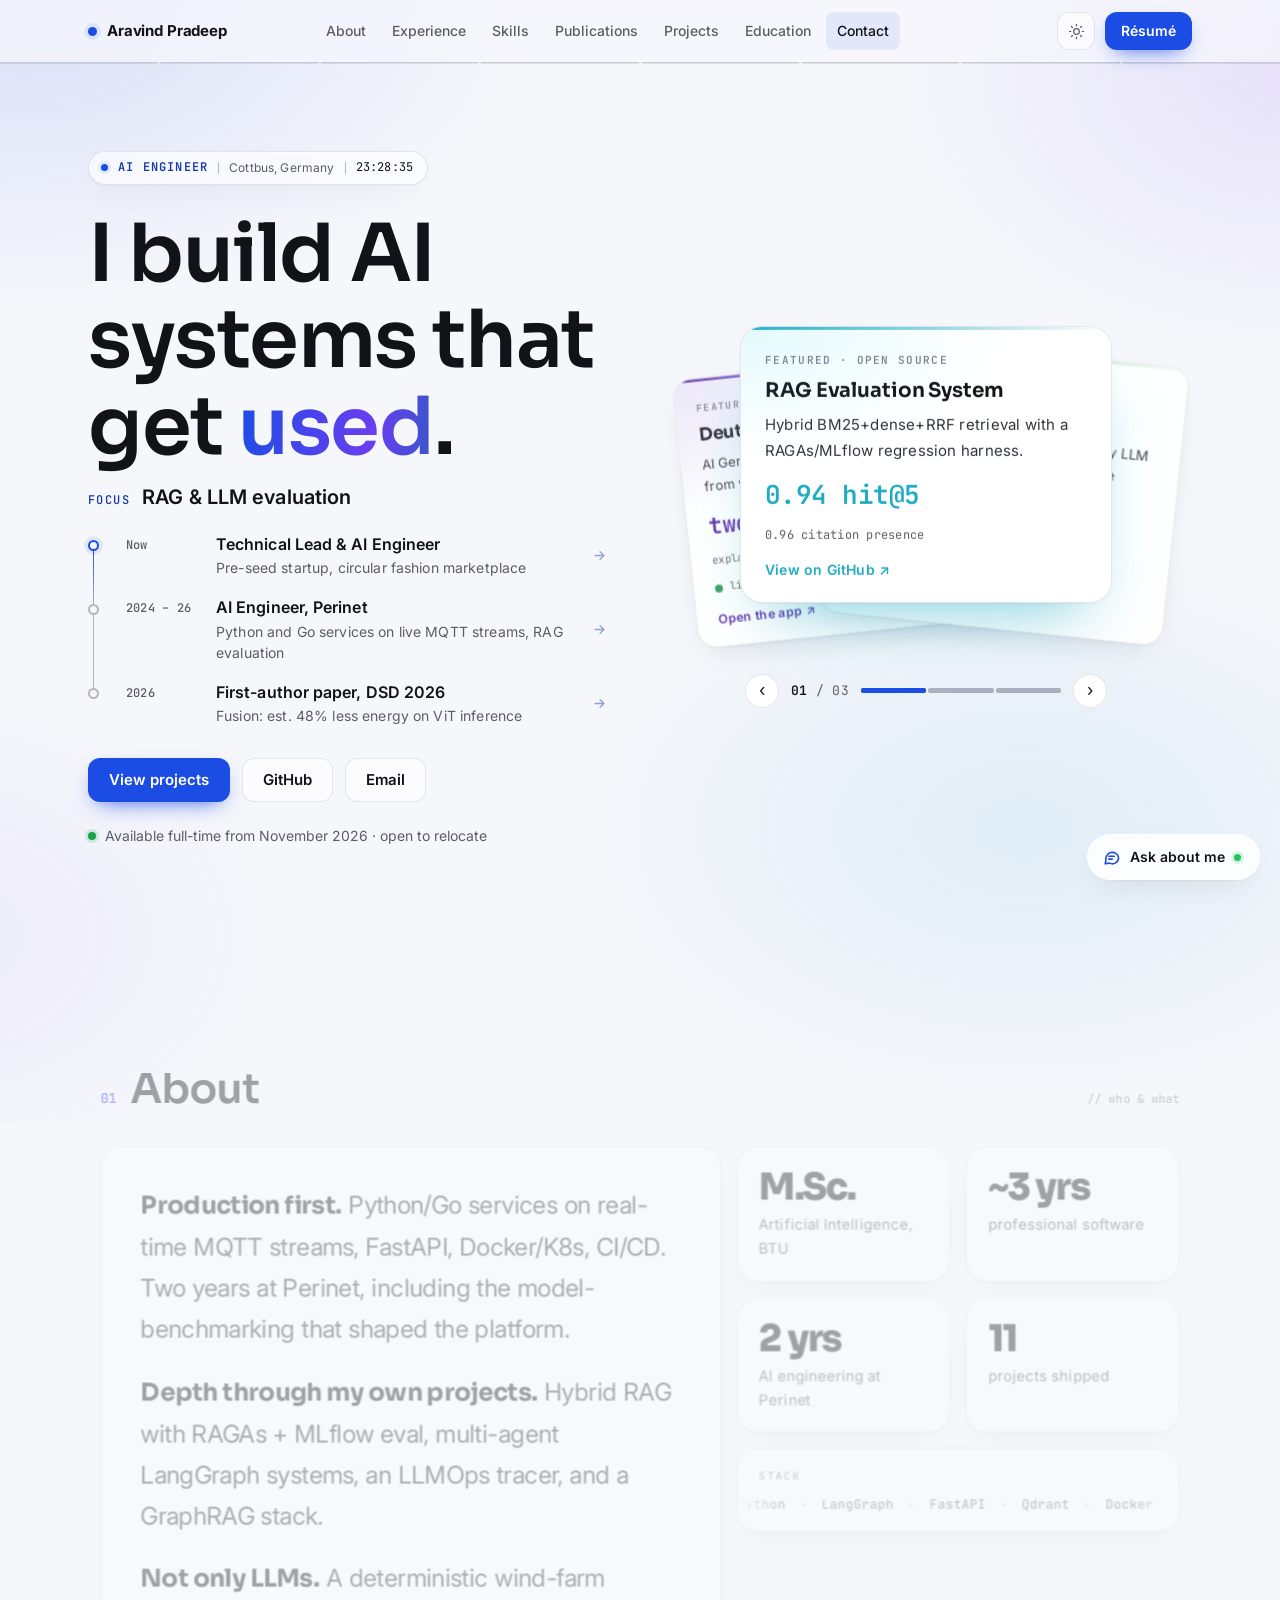
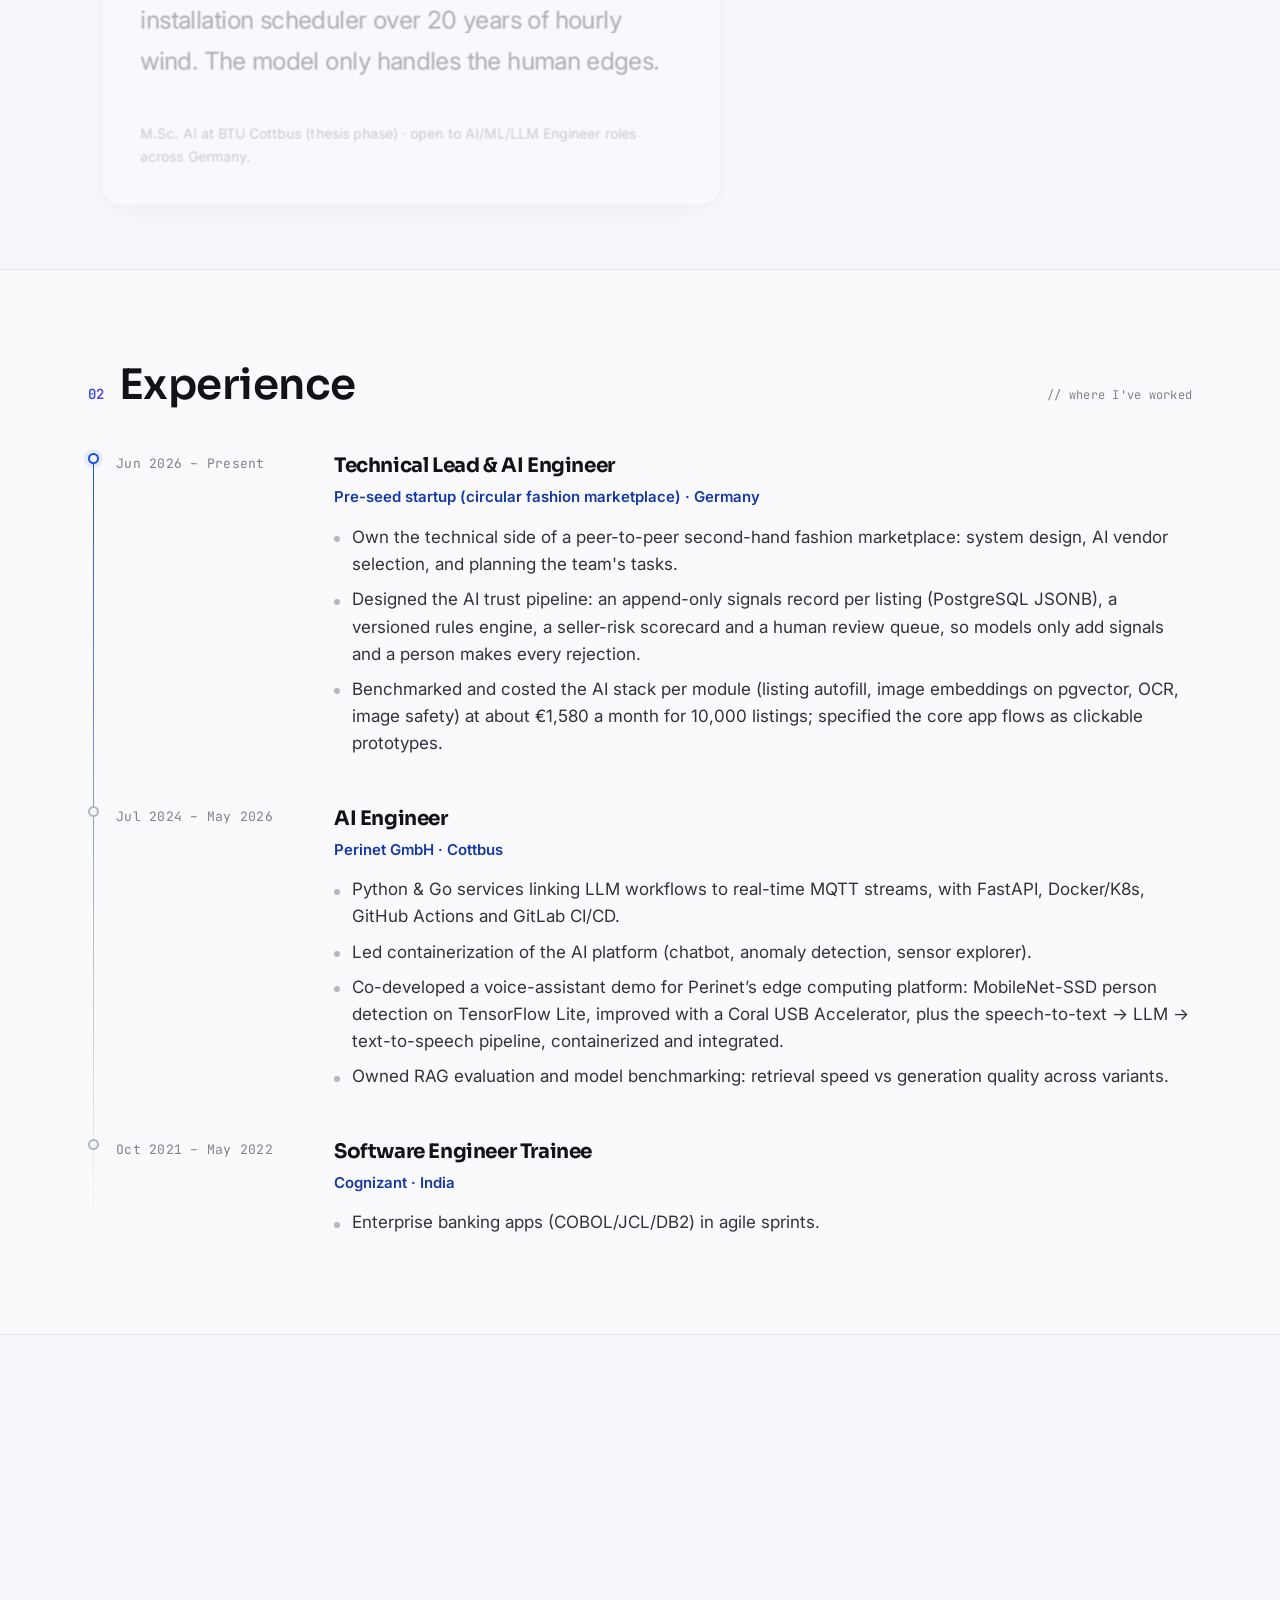
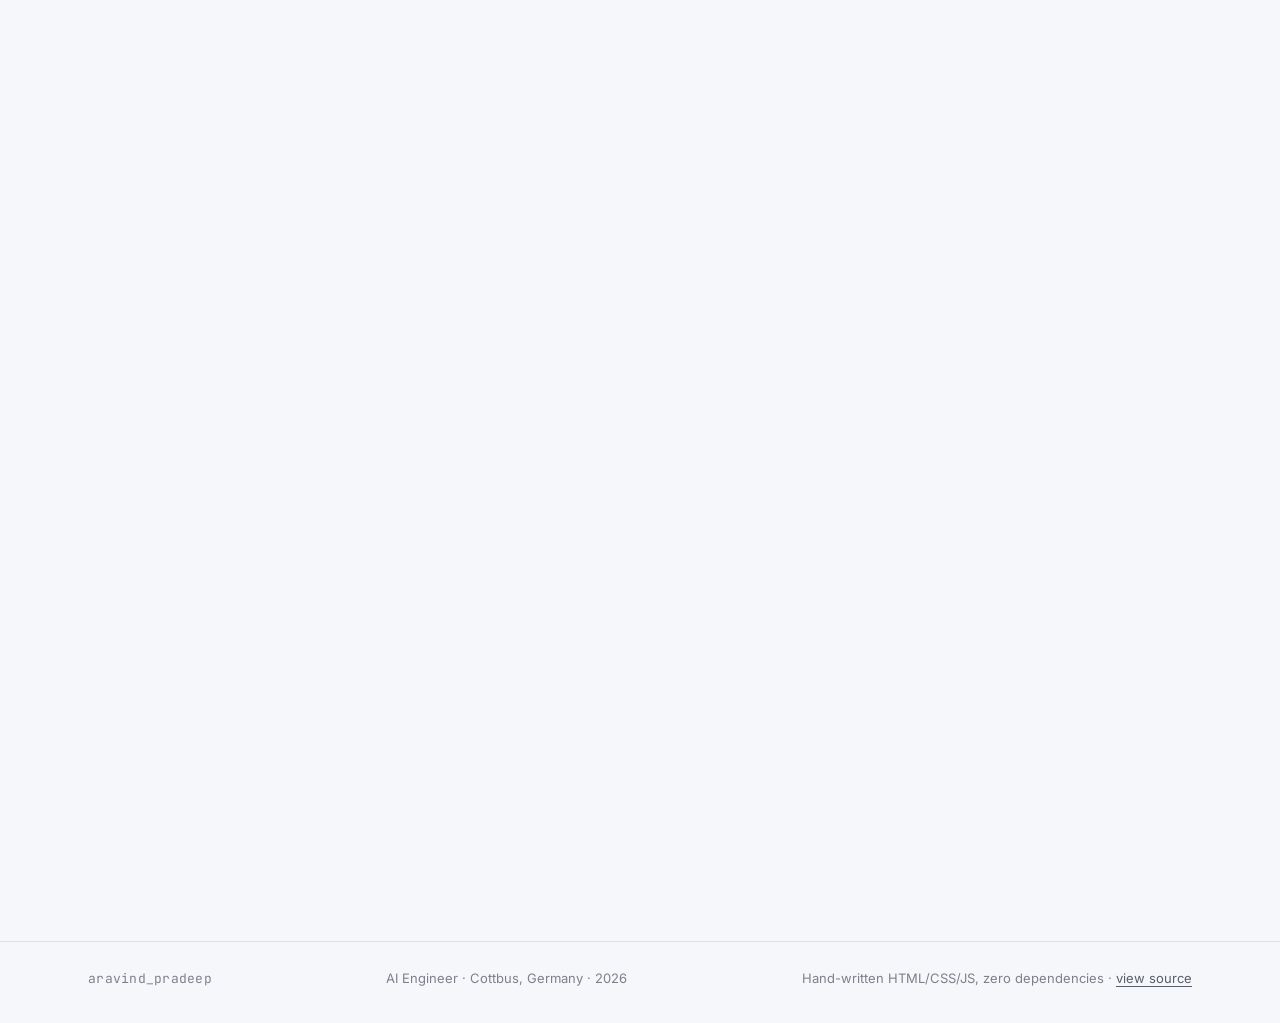
==== commit 191a6b26: "FUSION stat: 1.58 pp is recovered by staging pruning and early exit, not all three mechanisms" ====
--- a/index.html
+++ b/index.html
@@ -1327,7 +1327,7 @@
         <p class="pub-authors"><strong>Aravind Pradeep</strong>, Samira Nazari, Mahdi Taheri, Christian Herglotz</p>
         <div class="pub-stats">
         <div class="stat"><div class="big">48%</div><div class="l">less inference energy (estimated), power-save setting</div></div>
-        <div class="stat"><div class="big">1.58 pp</div><div class="l">accuracy recovered by staging the three in order</div></div>
+        <div class="stat"><div class="big">1.58 pp</div><div class="l">accuracy recovered by staging pruning and early exit</div></div>
         <div class="stat"><div class="big">31.8%</div><div class="l">fewer FLOPs for 0.09 pp of accuracy</div></div>
         <div class="ctx">ImageNet-1k · DeiT-S</div>
       </div>
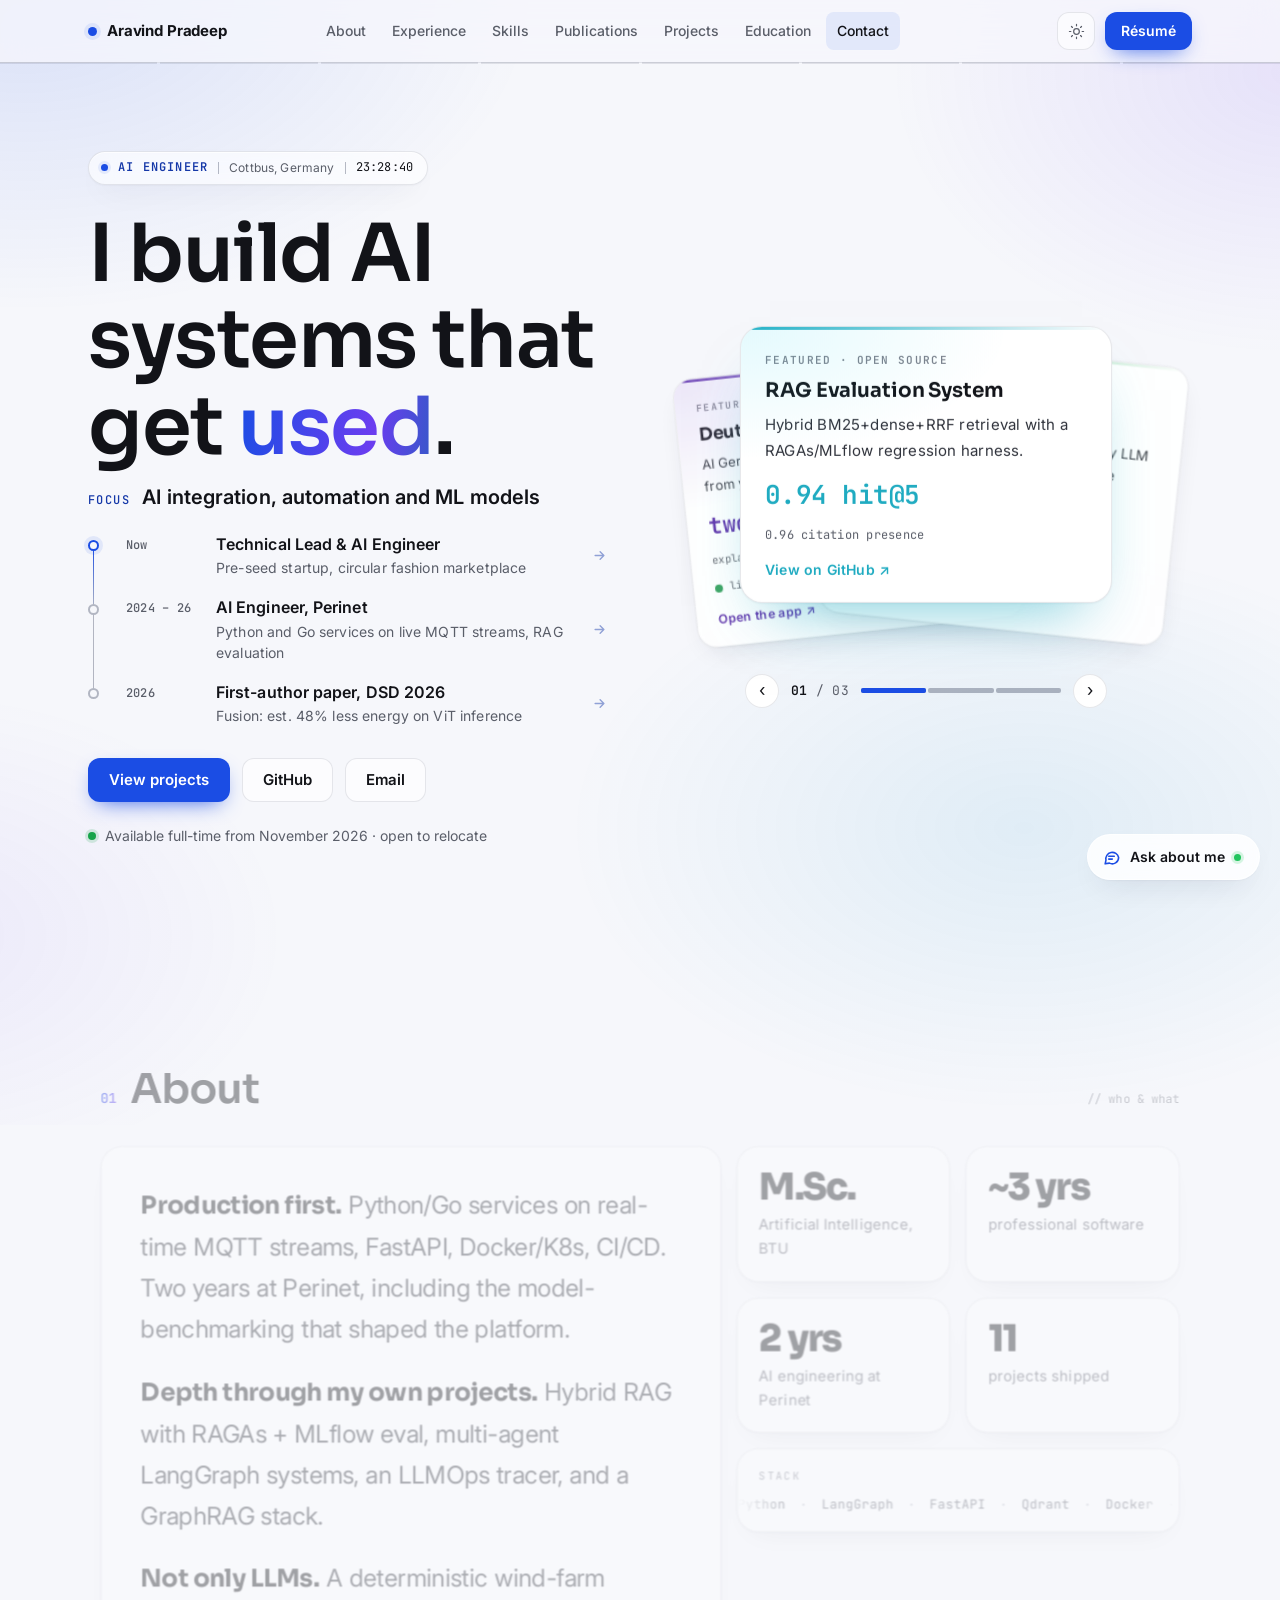
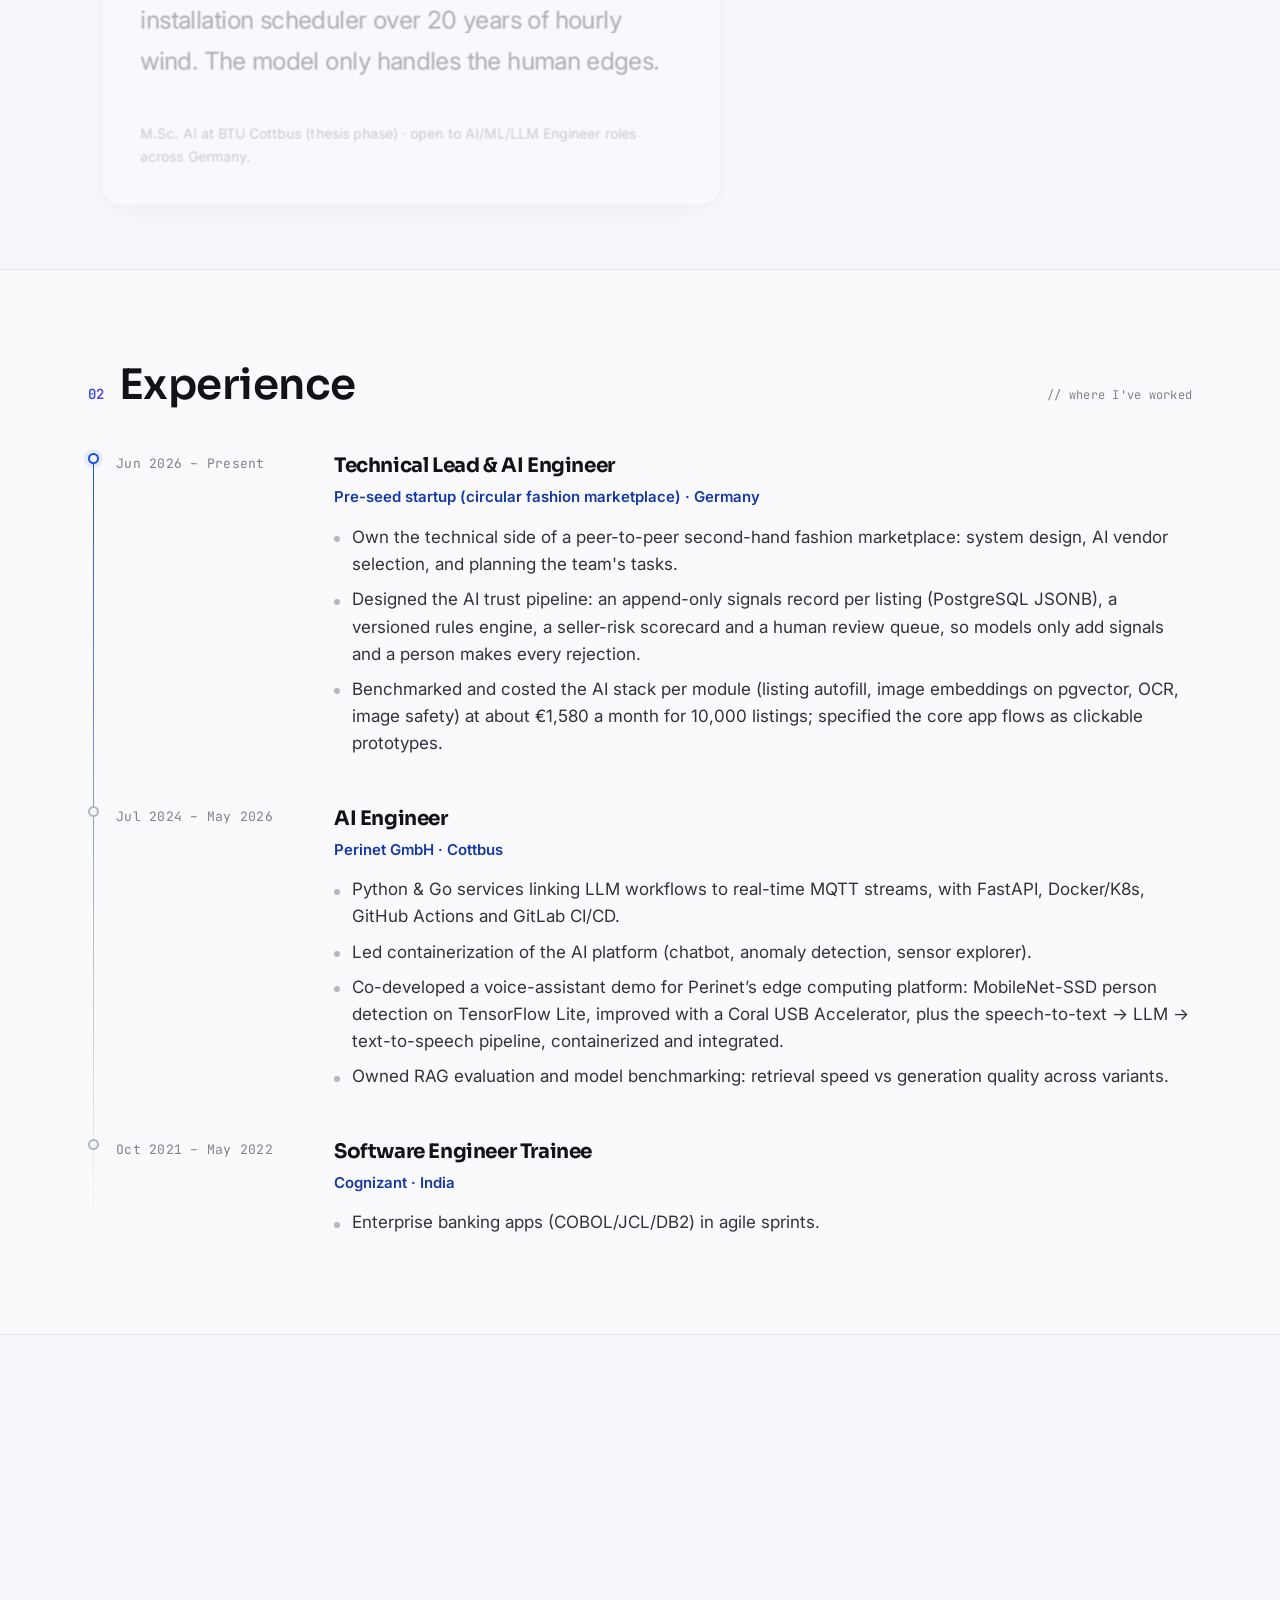
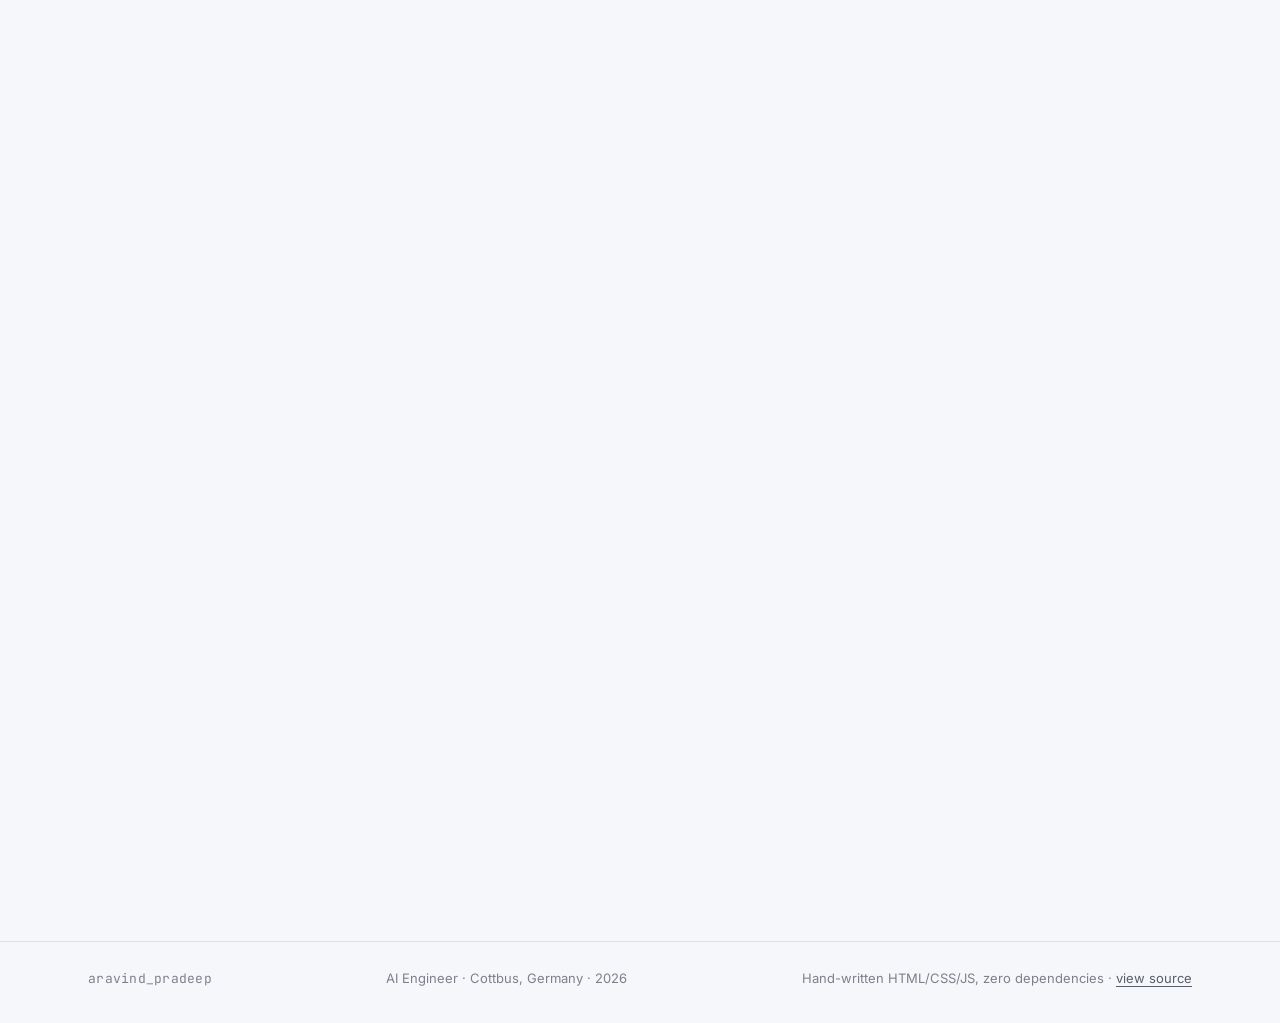
==== commit 3776d03a: "Hero focus line: AI integration, automation and ML models" ====
--- a/index.html
+++ b/index.html
@@ -1208,7 +1208,7 @@
       <div class="hero-copy">
         <div class="strip glass"><span class="pip"></span><span class="role">AI Engineer</span><span class="sep" aria-hidden="true"></span><span class="where">Cottbus, Germany</span><span class="sep" aria-hidden="true"></span><span class="clock js-clock" id="berlin-clock">--:--:--</span></div>
         <h1 class="title"><span class="w" style="--i:0">I</span> <span class="w" style="--i:1">build</span> <span class="w" style="--i:2">AI</span> <span class="w" style="--i:3">systems</span> <span class="w" style="--i:4">that</span> <span class="w" style="--i:5">get</span> <span class="w" style="--i:6"><em>used</em>.</span></h1>
-        <p class="niche"><span class="k">Focus</span>RAG &amp; LLM evaluation</p>
+        <p class="niche"><span class="k">Focus</span>AI integration, automation and ML models</p>
         <ol class="hero-rail"><li style="--i:0"><a href="#experience"><span class="d">Now</span><span class="t">Technical Lead &amp; AI Engineer</span><span class="x">Pre-seed startup, circular fashion marketplace</span><span class="go"><svg viewBox="0 0 24 24" fill="none" stroke="currentColor" stroke-width="2.2" stroke-linecap="round" stroke-linejoin="round" aria-hidden="true"><path d="M5 12h14M13 6l6 6-6 6"/></svg></span></a></li><li style="--i:1"><a href="#experience"><span class="d">2024 – 26</span><span class="t">AI Engineer, Perinet</span><span class="x">Python and Go services on live MQTT streams, RAG evaluation</span><span class="go"><svg viewBox="0 0 24 24" fill="none" stroke="currentColor" stroke-width="2.2" stroke-linecap="round" stroke-linejoin="round" aria-hidden="true"><path d="M5 12h14M13 6l6 6-6 6"/></svg></span></a></li><li style="--i:2"><a href="#publications"><span class="d">2026</span><span class="t">First-author paper, DSD 2026</span><span class="x">Fusion: est. 48% less energy on ViT inference</span><span class="go"><svg viewBox="0 0 24 24" fill="none" stroke="currentColor" stroke-width="2.2" stroke-linecap="round" stroke-linejoin="round" aria-hidden="true"><path d="M5 12h14M13 6l6 6-6 6"/></svg></span></a></li></ol>
         <div class="hero-cta"><a class="btn btn-primary" href="#projects">View projects</a><a class="btn btn-ghost" href="https://github.com/axon011" target="_blank" rel="noopener">GitHub</a><a class="btn btn-ghost" href="mailto:aravindpradeep001@gmail.com">Email</a></div>
         <div class="status"><span class="led"></span>Available full-time from November 2026 · open to relocate</div>
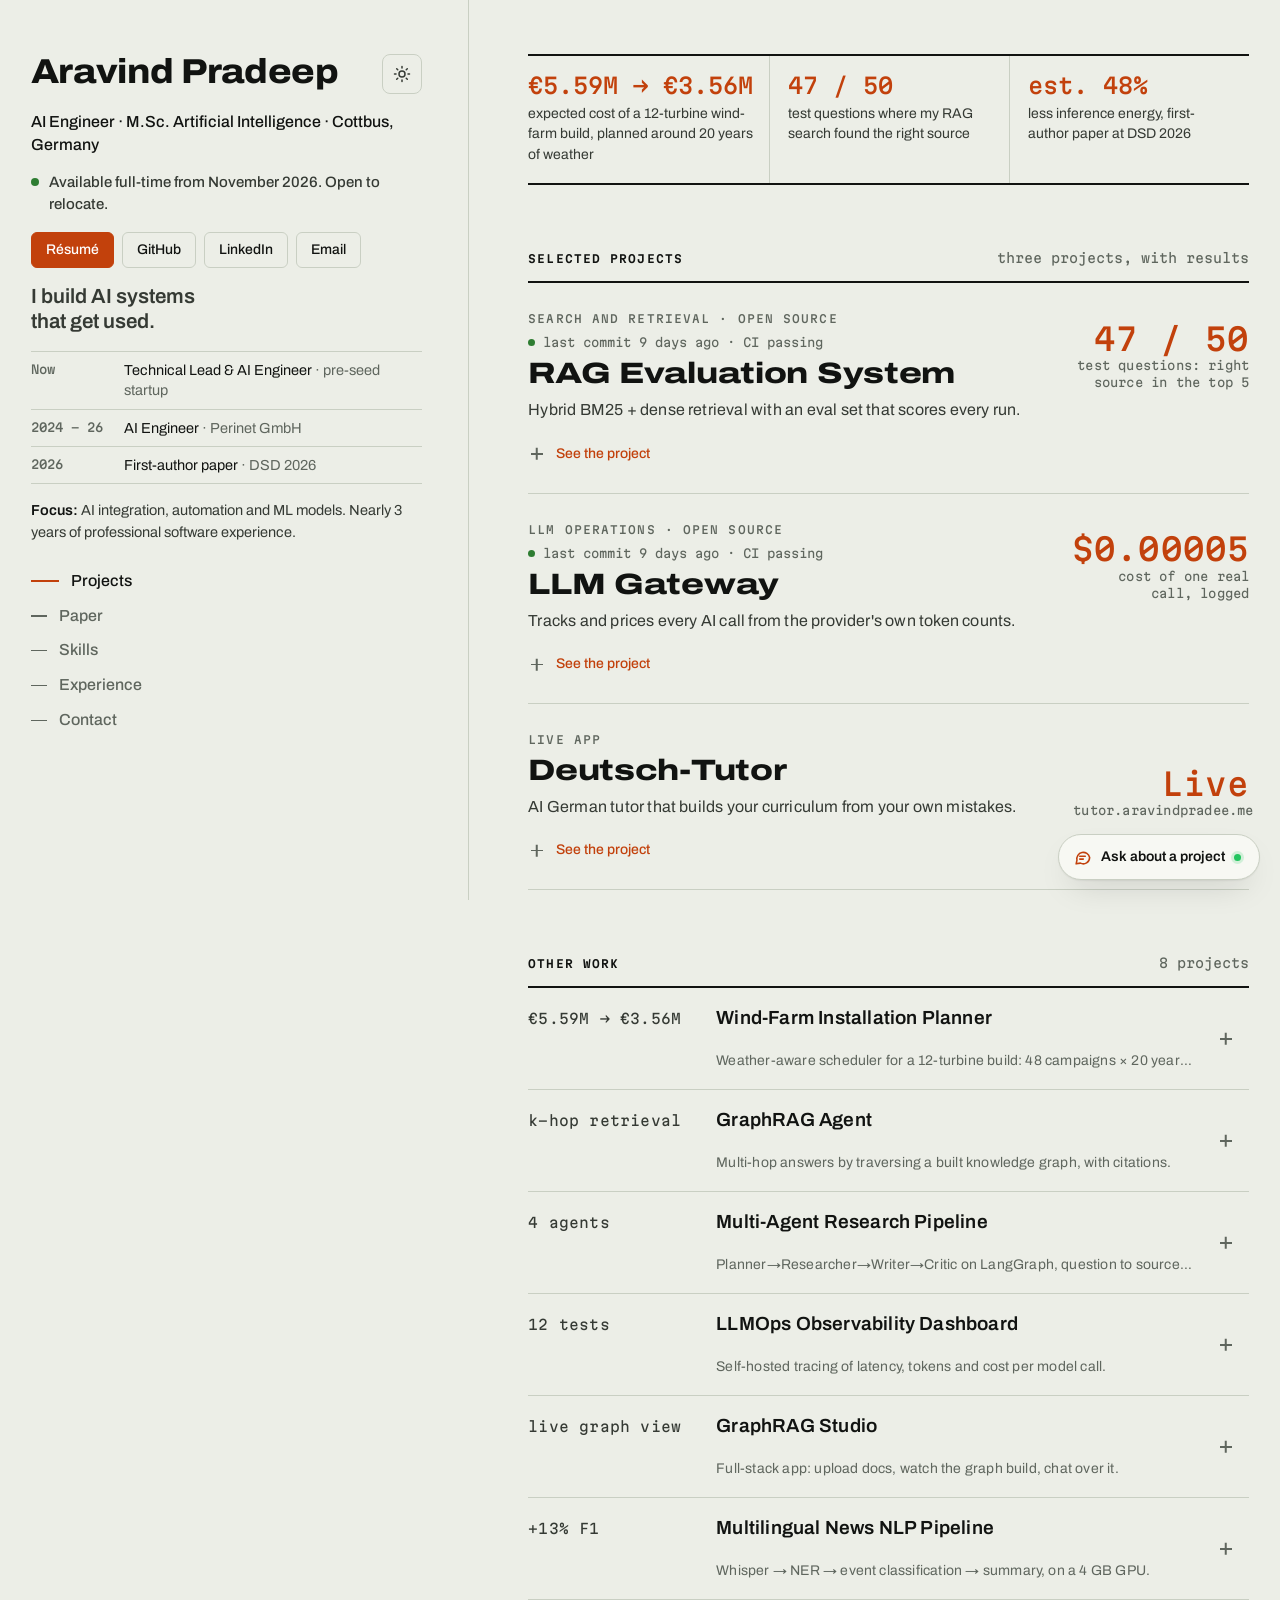
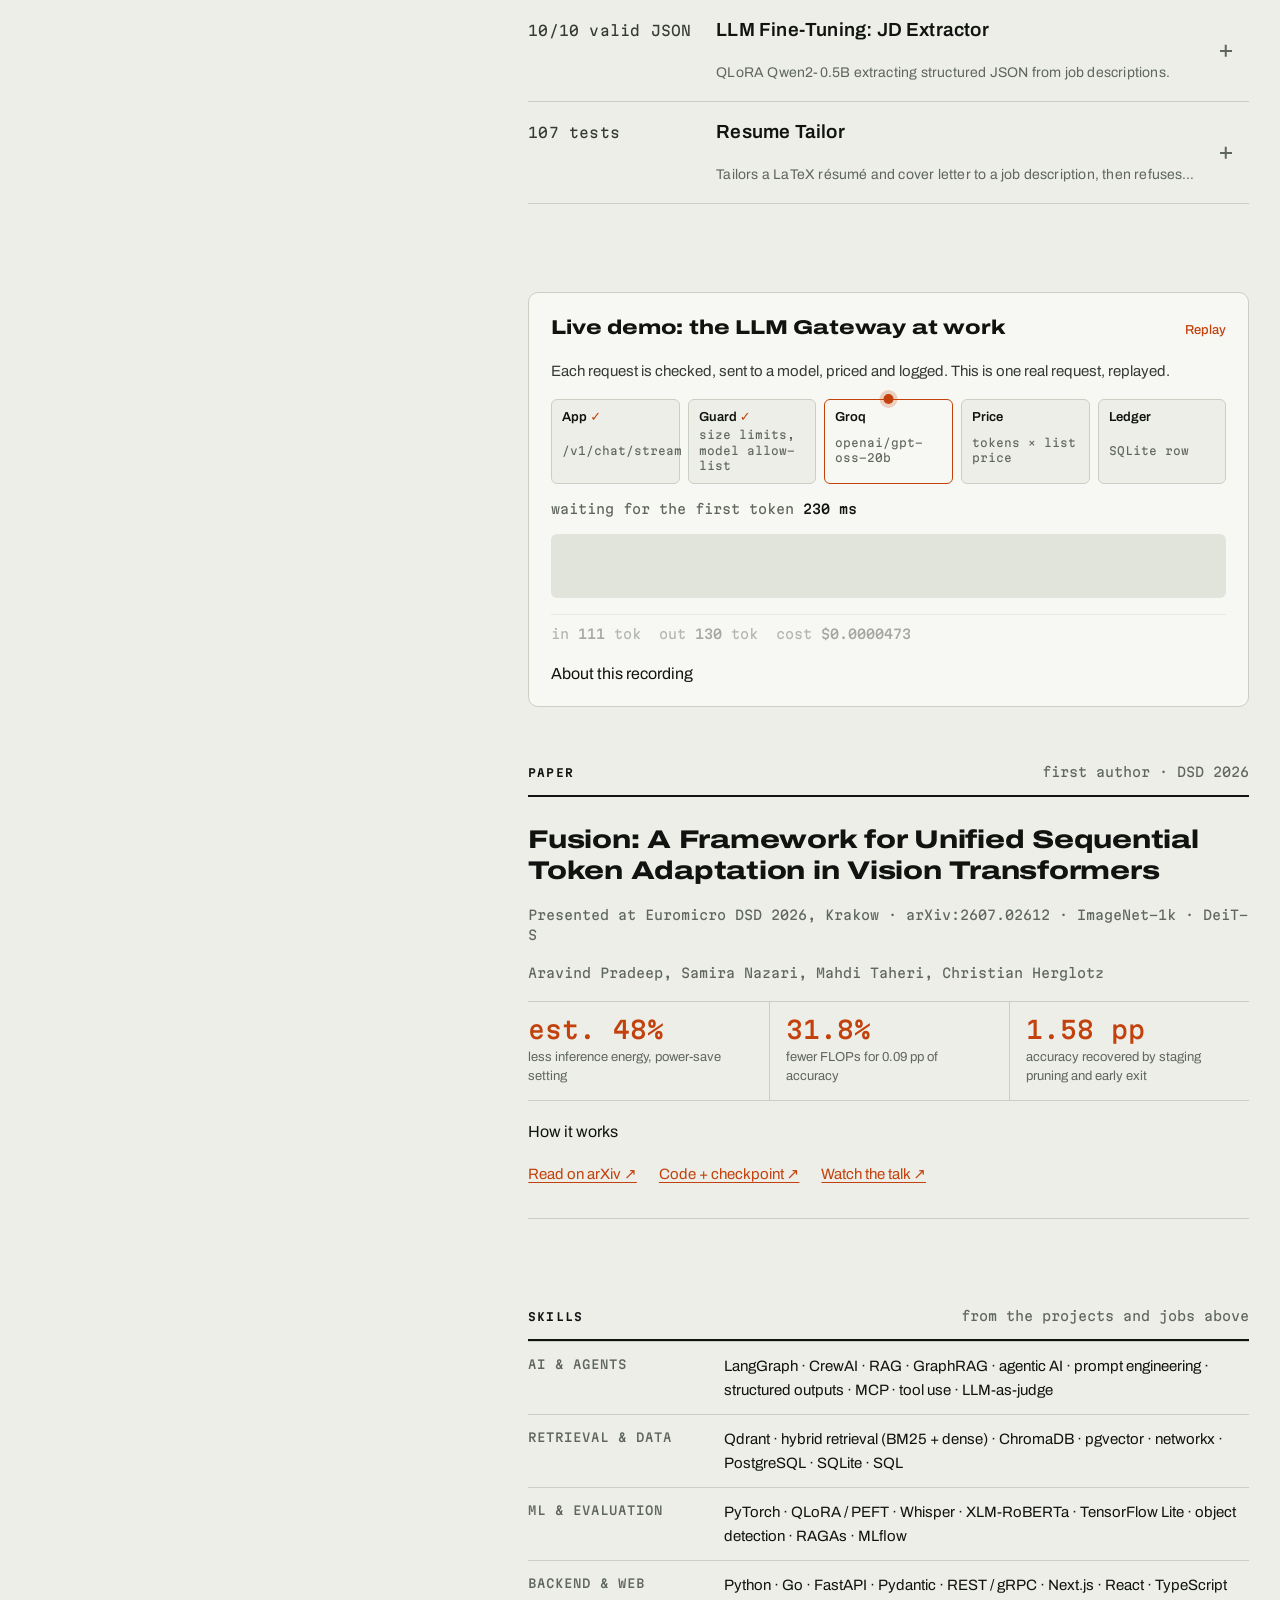
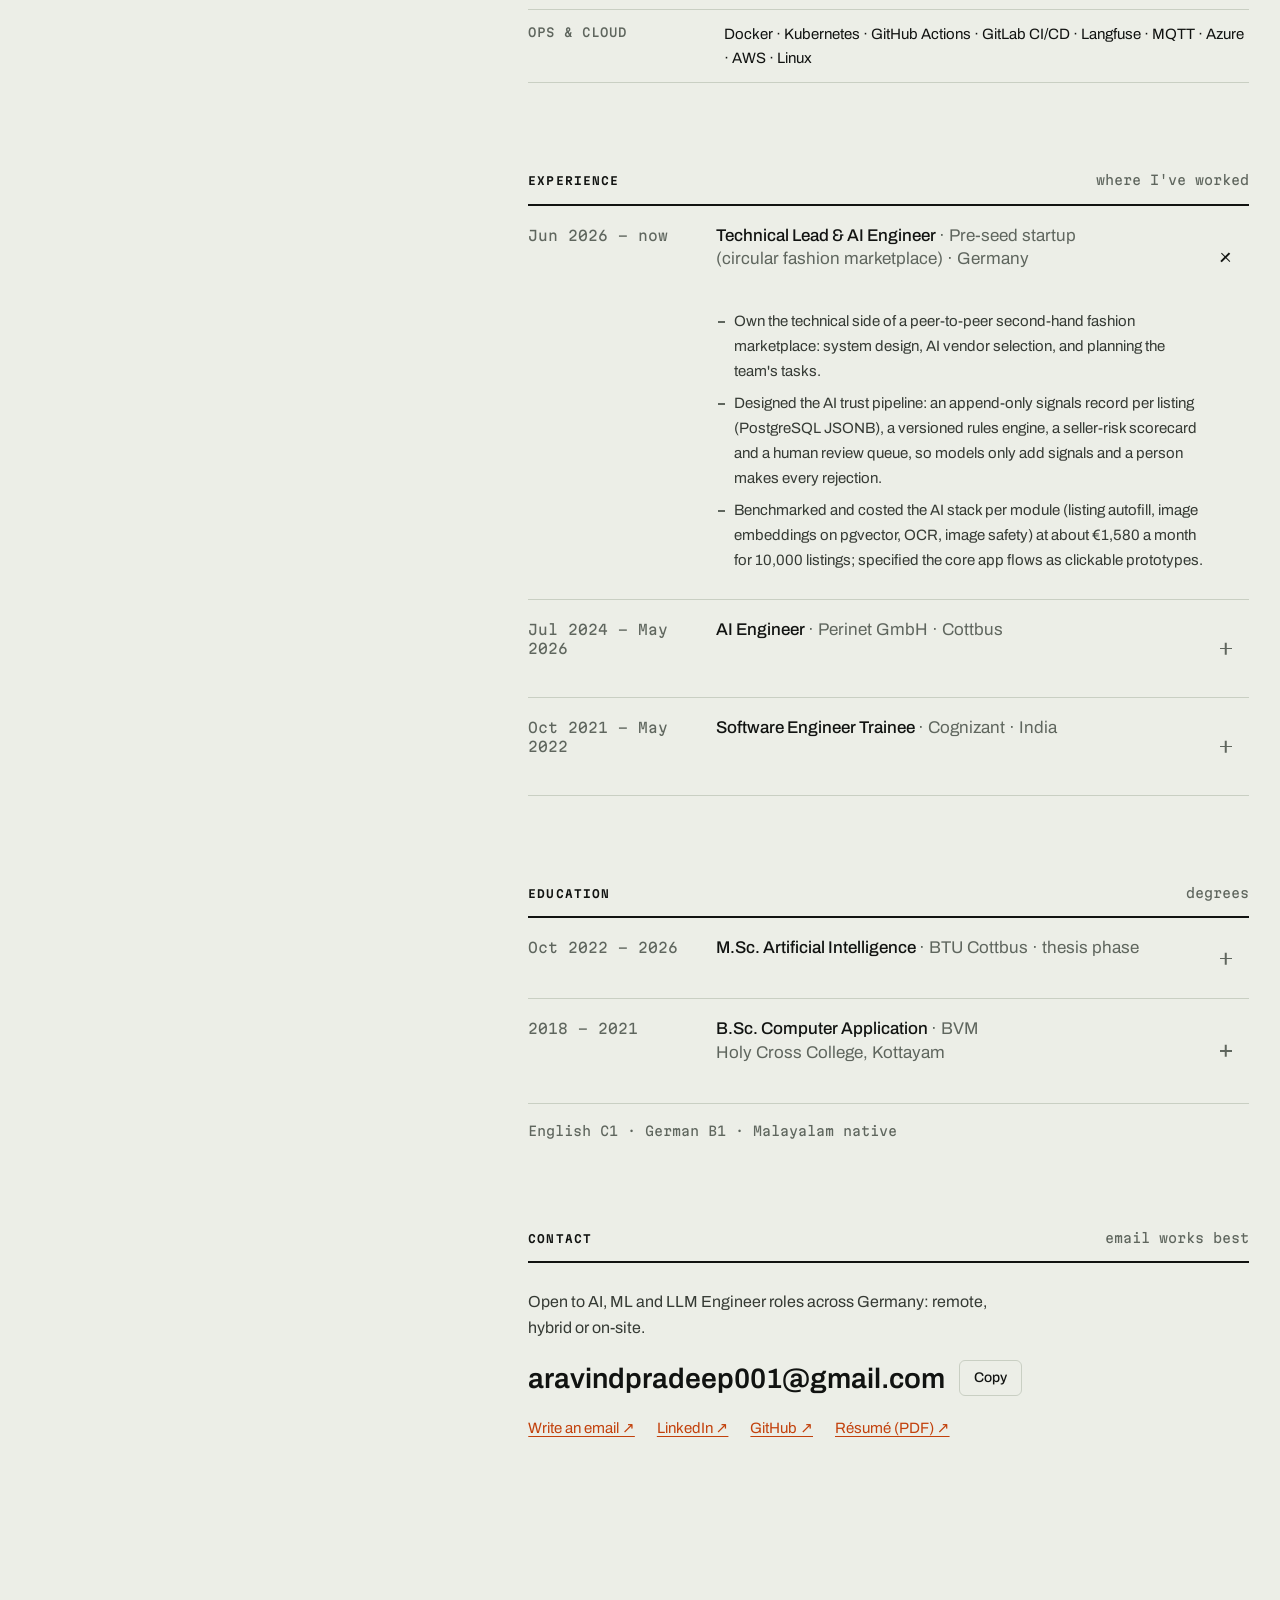
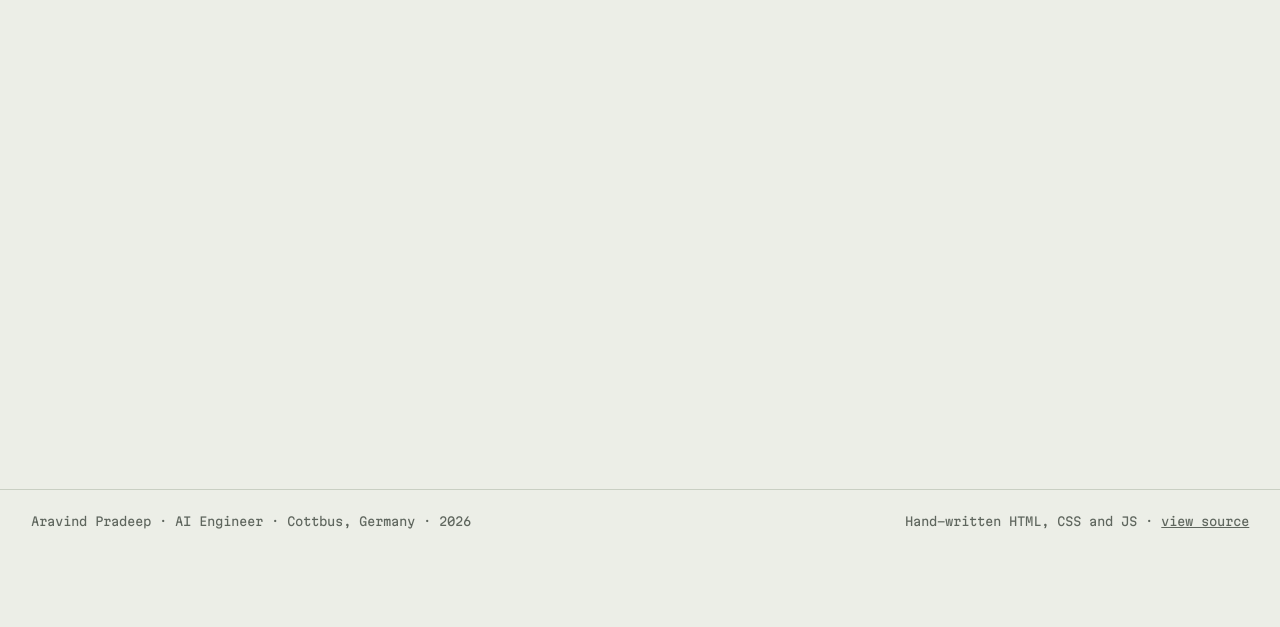
==== commit 6c4f6dd4: "Redesign: Datasheet look, split layout, recruiter and phone passes Sticky identity column (role, deg" ====
--- a/index.html
+++ b/index.html
@@ -3,8 +3,8 @@
 <head>
 <meta charset="UTF-8">
 <meta name="viewport" content="width=device-width, initial-scale=1.0">
-<meta name="theme-color" content="#f6f7fb" media="(prefers-color-scheme: light)">
-<meta name="theme-color" content="#0a0b10" media="(prefers-color-scheme: dark)">
+<meta name="theme-color" content="#eceee7" media="(prefers-color-scheme: light)">
+<meta name="theme-color" content="#101210" media="(prefers-color-scheme: dark)">
 <title>Aravind Pradeep — AI Engineer</title>
 <meta name="description" content="Aravind Pradeep — AI Engineer in Cottbus, Germany. Building agentic systems, RAG and LLMOps. M.Sc. Artificial Intelligence at BTU Cottbus.">
 
@@ -47,12 +47,9 @@
 
 <link rel="preconnect" href="https://fonts.googleapis.com">
 <link rel="preconnect" href="https://fonts.gstatic.com" crossorigin>
-<!-- The Google Fonts stylesheet blocks first paint for ~1.4s on a throttled phone, and it
-     only gates @font-face rules. media="print" drops it out of the render-blocking set;
-     onload promotes it back to all. The fallback face below keeps the pre-swap layout the
-     same size, so nothing reflows when Inter arrives. -->
-<link rel="stylesheet" media="print" onload="this.media='all'" href="https://fonts.googleapis.com/css2?family=Inter:wght@400;500;600;700;800&family=JetBrains+Mono:wght@400;500;600&family=Sora:wght@600..800&display=swap">
-<noscript><link rel="stylesheet" href="https://fonts.googleapis.com/css2?family=Inter:wght@400;500;600;700;800&family=JetBrains+Mono:wght@400;500;600&family=Sora:wght@600..800&display=swap"></noscript>
+<!-- Fonts load off the render-blocking path (media=print, promoted on load); the system fallback keeps layout close. -->
+<link rel="stylesheet" media="print" onload="this.media='all'" href="https://fonts.googleapis.com/css2?family=Archivo:wdth,wght@100..125,400..800&family=Martian+Mono:wght@400;500&display=swap">
+<noscript><link rel="stylesheet" href="https://fonts.googleapis.com/css2?family=Archivo:wdth,wght@100..125,400..800&family=Martian+Mono:wght@400;500&display=swap"></noscript>
 <link rel="icon" href="/favicon.svg" type="image/svg+xml">
 <link rel="icon" href="/favicon.ico" sizes="32x32">
 <link rel="apple-touch-icon" href="/apple-touch-icon.png">
@@ -65,750 +62,411 @@
 document.documentElement.classList.add(t);})();
 </script>
 <style>
-/* Arial re-scaled to Inter's metrics. First paint uses this, so the swap to real Inter
-   moves nothing — without it, making the font stylesheet async trades FCP for layout shift. */
-@font-face{
-  font-family:"Inter Fallback";
-  src:local("Arial"),local("Helvetica Neue"),local("Liberation Sans");
-  ascent-override:90.49%;descent-override:22.56%;line-gap-override:0%;size-adjust:107.06%;
-}
-/* Arial re-scaled to Sora's metrics (measured: headings 6.6% wider, ascent .97, descent .29),
-   so headings keep their size and line breaks while Sora loads. */
-@font-face{
-  font-family:"Sora Fallback";
-  src:local("Arial"),local("Helvetica Neue"),local("Liberation Sans");
-  ascent-override:90.99%;descent-override:27.2%;line-gap-override:0%;size-adjust:106.6%;
-}
-/* ================= tokens ================= */
-/* ================= tokens ================= */
-/* ================= tokens ================= */
-/* ================= tokens ================= */
-/* ================= tokens ================= */
+/* Datasheet: an engineering component sheet. Archivo (wide for names and titles), Martian Mono for numbers,
+   pale green-grey paper, one signal orange. Theme: html.light / html.dark from the boot script. */
 :root{
-  --bg:#f6f7fb; --surface:rgba(255,255,255,.62); --surface-solid:#ffffff; --surface-hi:rgba(255,255,255,.86);
-  --ink:#121318; --body:#30333c; --muted:#5a5e69; --faint:#7d808b;
-  --line:rgba(20,30,60,.10); --line-strong:rgba(20,30,60,.30); --glass-edge:rgba(255,255,255,.72);
-  --accent:#1b4de4; --accent-ink:#1538a8; --accent-wash:rgba(27,77,228,.09); --chip:rgba(255,255,255,.55);
-  --g1:#1b4de4; --g2:#6b3df0; --g3:#0a6ea8;
-  --aur1:rgba(27,77,228,.13); --aur2:rgba(107,61,240,.11); --aur3:rgba(10,140,200,.09); --aur4:rgba(107,61,240,.07);
-  --band:rgba(255,255,255,.42);
-  --shadow:0 1px 2px rgba(20,30,60,.04),0 12px 32px -14px rgba(20,30,60,.16);
-  --pl:44%; --ps:72%;
-  /* type: seven steps, nothing in between */
-  --t-xs:12px; --t-sm:14px; --t-md:17px; --t-lg:20px;
-  --t-xl:clamp(21px,2.3vw,25px); --t-2xl:clamp(30px,3.6vw,42px); --t-hero:clamp(46px,7.6vw,92px);
-  /* shape: three radii */
-  --r-sm:8px; --r-md:12px; --r-lg:22px;
-  --ease-out:cubic-bezier(.23,1,.32,1);
-  --maxw:1160px;
+  --bg:#eceee7;--ink:#111311;--ink-2:#353a34;--muted:#5f665e;--rule:#c9cfc3;--fill:#e0e4da;--panel:#f7f8f3;
+  --accent:#c2410c;--on-accent:#ffffff;--good:#2e7d32;--warn:#9a3412;--warn-fill:#f6e7dc;
+  --term-bg:#0f141d;--term-ink:#d6dce8;--term-dim:#7f889a;--term-rule:#222a37;--term-acc:#8fb0ff;--term-ok:#7fd49a;
+  --f-display:"Archivo","Arial Narrow",system-ui,sans-serif;--f-text:"Archivo",system-ui,-apple-system,"Segoe UI",Roboto,Arial,sans-serif;
+  --f-mono:"Martian Mono",ui-monospace,SFMono-Regular,Menlo,Consolas,monospace;
+  --ease:cubic-bezier(.23,1,.32,1);
+  /* aliases the Ask-about-me window was written against */
+  --accent-ink:var(--accent);--accent-wash:color-mix(in srgb,var(--accent) 12%,transparent);--body:var(--ink-2);--chip:var(--fill);
+  --ease-out:var(--ease);--faint:var(--muted);--g1:var(--accent);--g2:var(--accent);--g3:var(--accent);--glass-edge:var(--rule);
+  --line:var(--rule);--line-strong:var(--muted);--r-sm:6px;--r-md:8px;--r-lg:12px;--surface-hi:var(--panel);--surface-solid:var(--panel);
+  --shadow:0 1px 2px rgba(17,19,17,.06),0 14px 34px -14px rgba(17,19,17,.22);--t-sm:14px;--t-xs:12px;--ps:68%;--pl:40%;
   color-scheme:light;
 }
-@media (prefers-color-scheme:dark){
-  :root:not([data-theme="light"]):not(.light){
-    color-scheme:dark;
-    --bg:#0a0b10; --surface:rgba(28,31,42,.50); --surface-solid:#15161c; --surface-hi:rgba(34,37,50,.78);
-    --ink:#eeeff3; --body:#c9ccd5; --muted:#9ea1ab; --faint:#7d808b;
-    --line:rgba(255,255,255,.08); --line-strong:rgba(255,255,255,.18); --glass-edge:rgba(255,255,255,.09);
-    --accent:#7e9bff; --accent-ink:#a9bcff; --accent-wash:rgba(126,155,255,.14); --chip:rgba(255,255,255,.05);
-    --g1:#7e9bff; --g2:#b39bff; --g3:#5fd8f0;
-    --aur1:rgba(126,155,255,.17); --aur2:rgba(179,155,255,.12); --aur3:rgba(95,216,240,.09); --aur4:rgba(179,155,255,.08);
-    --band:rgba(255,255,255,.018);
-    --shadow:0 1px 2px rgba(0,0,0,.3),0 16px 40px -18px rgba(0,0,0,.6);
-    --pl:74%; --ps:88%;
-  }
+html.dark{
+  --bg:#101210;--ink:#e8ebe4;--ink-2:#c4c9c0;--muted:#8f978d;--rule:#2a2f29;--fill:#191c18;--panel:#151814;
+  --accent:#ff7a3d;--on-accent:#101210;--good:#6fcf7a;--warn:#ffa36b;--warn-fill:#2a1a10;
+  --term-bg:#080b10;--term-rule:#1b2230;--pl:70%;
+  --shadow:0 1px 2px rgba(0,0,0,.4),0 16px 40px -18px rgba(0,0,0,.7);color-scheme:dark;
 }
-html.dark,:root[data-theme="dark"]:not(.light){
-  color-scheme:dark;
-  --bg:#0a0b10; --surface:rgba(28,31,42,.50); --surface-solid:#15161c; --surface-hi:rgba(34,37,50,.78);
-  --ink:#eeeff3; --body:#c9ccd5; --muted:#9ea1ab; --faint:#7d808b;
-  --line:rgba(255,255,255,.08); --line-strong:rgba(255,255,255,.18); --glass-edge:rgba(255,255,255,.09);
-  --accent:#7e9bff; --accent-ink:#a9bcff; --accent-wash:rgba(126,155,255,.14); --chip:rgba(255,255,255,.05);
-  --g1:#7e9bff; --g2:#b39bff; --g3:#5fd8f0;
-  --aur1:rgba(126,155,255,.17); --aur2:rgba(179,155,255,.12); --aur3:rgba(95,216,240,.09); --aur4:rgba(179,155,255,.08);
-  --band:rgba(255,255,255,.018);
-  --shadow:0 1px 2px rgba(0,0,0,.3),0 16px 40px -18px rgba(0,0,0,.6);
-  --pl:74%; --ps:88%;
+
+
+*{box-sizing:border-box}
+body{margin:0;background:var(--bg);color:var(--ink);font:400 16px/1.6 var(--f-text);-webkit-font-smoothing:antialiased}
+h1,h2,h3,h4,p,ul,ol,dl,dd{margin:0}
+ul,ol{padding:0;list-style:none}
+a{color:inherit}
+button{font:inherit;color:inherit;background:none;border:0;padding:0;cursor:pointer;text-align:inherit}
+:focus-visible{outline:2px solid var(--accent);outline-offset:3px;border-radius:3px}
+.mono{font-family:var(--f-mono);font-variant-numeric:tabular-nums}
+.kick{font:500 12px/1.4 var(--f-mono);letter-spacing:.08em;text-transform:uppercase;color:var(--muted)}
+.lnk{color:var(--accent);text-decoration:underline;text-decoration-thickness:1px;text-underline-offset:3px}
+@media (hover:hover){.lnk:hover{text-decoration-thickness:2px}}
+.btn{display:inline-flex;align-items:center;height:36px;padding:0 14px;border:1px solid var(--rule);border-radius:6px;font:500 14px/1 var(--f-text);text-decoration:none;white-space:nowrap;transition:border-color .14s}
+.btn.pri{background:var(--accent);border-color:var(--accent);color:var(--on-accent)}
+@media (hover:hover){.btn:hover{border-color:var(--muted)}}
+.btn:active{transform:scale(.97)}
+.sign{flex:none;width:18px;height:18px;position:relative;color:var(--muted);transition:transform .2s var(--ease)}
+.sign::before,.sign::after{content:"";position:absolute;left:3px;right:3px;top:8.5px;height:1.5px;background:currentColor}
+.sign::after{transform:rotate(90deg)}
+[aria-expanded="true"]>.sign,[aria-expanded="true"] .sign{transform:rotate(45deg);color:var(--ink)}
+@keyframes rise{from{opacity:.4;transform:translateY(-6px)}to{opacity:1;transform:none}}
+
+.wrap{display:grid;grid-template-columns:1fr;max-width:1440px;margin:0 auto;
+  padding-left:max(16px,env(safe-area-inset-left,0px));padding-right:max(16px,env(safe-area-inset-right,0px))}
+
+/* ---------- identity column ---------- */
+.side{display:flex;flex-direction:column;gap:20px;padding-block:44px 36px;border-bottom:1px solid var(--rule)}
+.name{font:600 clamp(44px,4.6vw,74px)/1 var(--f-display);letter-spacing:-.005em}
+.hl{font:600 clamp(21px,1.9vw,28px)/1.25 var(--f-display);color:var(--ink-2);max-width:17ch;text-wrap:balance}
+.focus{display:grid;gap:4px;padding:14px 0;border-block:1px solid var(--rule)}
+.focus b{font:600 18px/1.35 var(--f-text);color:var(--ink)}
+.nav{display:flex;gap:4px 24px;flex-wrap:wrap}
+.nav a{display:flex;align-items:center;gap:12px;text-decoration:none;font:500 16px/1.3 var(--f-text);color:var(--muted);padding:5px 0;transition:color .16s}
+.nav a::before{content:"";width:16px;height:1.5px;background:currentColor;transition:width .2s var(--ease),background-color .16s}
+.nav a[aria-current="true"]{color:var(--ink)}
+.nav a[aria-current="true"]::before{width:28px;background:var(--accent)}
+@media (hover:hover){.nav a:hover{color:var(--ink)}}
+.links{display:flex;flex-wrap:wrap;gap:8px}
+.avail{font:400 13px/1.5 var(--f-mono);color:var(--ink-2);display:flex;gap:10px;align-items:baseline}
+.avail::before{content:"";flex:none;width:7px;height:7px;background:var(--accent);border-radius:1px;transform:translateY(-1px)}
+
+/* ---------- main column ---------- */
+.main{padding-block:44px 120px;min-width:0}
+.sec{scroll-margin-top:24px}
+.sec+.sec{margin-top:88px}
+.sec-h{display:flex;justify-content:space-between;align-items:baseline;gap:16px;padding-bottom:14px;border-bottom:1px solid var(--ink)}
+.sec-h h2{font:600 15px/1.3 var(--f-mono);letter-spacing:.08em;text-transform:uppercase}
+.sec-h p{font:400 13px/1.4 var(--f-mono);color:var(--muted)}
+
+/* case studies */
+.case{border-bottom:1px solid var(--rule)}
+.case-head{display:grid;grid-template-columns:minmax(0,1fr) auto;gap:6px 28px;align-items:end;width:100%;padding:28px 0 24px;border-radius:4px}
+.case-head .kick{grid-column:1}
+.case-head .ttl{grid-column:1;font:600 clamp(24px,2.3vw,32px)/1.15 var(--f-display);text-wrap:balance}
+.case-head .pitch{grid-column:1;font-size:16px;color:var(--ink-2);max-width:56ch}
+.case-head .big{grid-column:2;grid-row:1/span 3;display:grid;justify-items:end;gap:2px;text-align:right}
+.case-head .big .n{font:500 clamp(24px,2.4vw,32px)/1.1 var(--f-mono);font-variant-numeric:tabular-nums;white-space:nowrap}
+.case-head .big .l{font:400 12px/1.4 var(--f-mono);color:var(--muted);max-width:22ch}
+.case-head .open{grid-column:1/-1;display:flex;align-items:center;gap:10px;margin-top:10px;font:500 14px/1 var(--f-text);color:var(--accent)}
+@media (hover:hover){.case-head:hover .ttl{color:var(--accent)}}
+.case-body{display:grid;gap:26px;padding:0 0 36px;animation:rise .22s var(--ease)}
+.blk{display:grid;grid-template-columns:9rem minmax(0,1fr);gap:8px 24px}
+.blk>h4{font:500 12px/1.6 var(--f-mono);letter-spacing:.08em;text-transform:uppercase;color:var(--muted);padding-top:2px}
+.blk p,.blk li{font-size:15px;line-height:1.7;color:var(--ink-2);max-width:64ch}
+.bul{display:grid;gap:8px}
+.bul li{position:relative;padding-left:18px}
+.bul li::before{content:"";position:absolute;left:2px;top:.8em;width:7px;height:1.5px;background:var(--muted)}
+.blk.breaks{padding:16px 18px;margin-inline:-18px;background:var(--warn-fill);border-radius:6px}
+.blk.breaks>h4{color:var(--warn)}
+.blk.breaks li::before{background:var(--warn)}
+/* flow diagram: stages left to right, wraps on narrow screens */
+.flow{display:flex;flex-wrap:wrap;align-items:stretch;gap:8px 0;overflow-x:auto}
+.flow li{display:flex;align-items:stretch;max-width:none}
+.flow li+li::before{content:"→";align-self:center;padding:0 8px;color:var(--muted);font-family:var(--f-mono)}
+.flow .st{display:grid;align-content:start;gap:2px;padding:9px 12px;border:1px solid var(--rule);border-radius:6px;background:var(--panel);min-width:7.5rem;max-width:13rem}
+.flow .st b{font:600 14px/1.3 var(--f-text);color:var(--ink)}
+.flow .st span{font:400 12px/1.45 var(--f-mono);color:var(--muted)}
+.flow .st.hi{border-color:var(--accent)}
+.facts{display:grid;grid-template-columns:auto 1fr;gap:6px 18px;align-items:baseline}
+.facts dt{font:500 15px/1.5 var(--f-mono);font-variant-numeric:tabular-nums;white-space:nowrap;color:var(--ink)}
+.facts dd{font-size:14px;line-height:1.55;color:var(--ink-2)}
+.src{font:400 12px/1.5 var(--f-mono);color:var(--muted);margin-top:8px}
+.case-links{display:flex;flex-wrap:wrap;gap:6px 22px;font-size:15px}
+
+/* paper */
+.paper{padding:28px 0 32px;border-bottom:1px solid var(--rule);display:grid;gap:18px}
+.paper .ttl{font:600 clamp(21px,2vw,26px)/1.2 var(--f-display);text-wrap:balance;max-width:34ch}
+.paper .meta{font:400 13px/1.55 var(--f-mono);color:var(--muted)}
+.stats{display:grid;grid-template-columns:repeat(3,minmax(0,1fr));border-block:1px solid var(--rule)}
+.stats div{padding:14px 16px 14px 0;display:grid;gap:4px}
+.stats div+div{padding-left:16px;border-left:1px solid var(--rule)}
+.stats .n{font:500 24px/1.15 var(--f-mono)}
+.stats .l{font-size:13px;line-height:1.45;color:var(--muted)}
+.steps{display:grid;gap:8px}
+.steps li{display:grid;grid-template-columns:6rem 1fr;gap:12px;font-size:15px;color:var(--ink-2);line-height:1.6}
+.steps b{font-weight:600;color:var(--ink)}
+
+/* rows (other work, background) */
+.rows>li{border-bottom:1px solid var(--rule)}
+.row{display:grid;grid-template-columns:10.5rem minmax(0,1fr) 18px;gap:20px;align-items:baseline;width:100%;padding:18px 0;border-radius:4px}
+.row .m{font:400 14px/1.4 var(--f-mono);font-variant-numeric:tabular-nums;color:var(--ink-2)}
+.row .t{font:600 19px/1.3 var(--f-display);text-wrap:balance}
+.row .sign{align-self:center}
+@media (hover:hover){.row:hover .t{color:var(--accent)}}
+.det{display:grid;gap:12px;padding:0 38px 26px calc(10.5rem + 20px);animation:rise .2s var(--ease)}
+.det p{font-size:15px;line-height:1.7;color:var(--ink-2);max-width:62ch}
+.det .tools{font:400 13px/1.6 var(--f-mono);color:var(--muted)}
+.bg .row .m{color:var(--muted)}
+.bg .row .t{font:500 17px/1.4 var(--f-text)}
+.bg .row .t span{color:var(--muted);font-weight:400}
+.langs{margin-top:18px;font:400 13px/1.5 var(--f-mono);color:var(--muted)}
+
+/* contact */
+.contact{display:grid;gap:20px;padding-top:26px}
+.contact p{color:var(--ink-2);max-width:52ch}
+.em{display:flex;flex-wrap:wrap;align-items:center;gap:8px 14px;min-width:0}
+.em-text{font:600 clamp(20px,2.2vw,30px)/1.25 var(--f-display);overflow-wrap:anywhere;user-select:all;-webkit-user-select:all;min-width:0}
+.em-msg{font:400 12px/1 var(--f-mono);color:var(--muted);min-width:6ch}
+
+.ask-unused{position:fixed;z-index:20;right:calc(16px + env(safe-area-inset-right,0px));bottom:calc(16px + env(safe-area-inset-bottom,0px));display:grid;gap:1px;padding:7px 12px;background:var(--panel);border:1px solid var(--rule);border-radius:8px}
+.ask-unused b{font:600 13px/1.2 var(--f-text)}
+.ask-unused span{font:400 11px/1.2 var(--f-mono);color:var(--muted)}
+
+@media (min-width:960px){
+  .wrap{grid-template-columns:36fr 64fr;padding-left:max(clamp(16px,2.4vw,40px),env(safe-area-inset-left,0px));padding-right:max(clamp(16px,2.4vw,40px),env(safe-area-inset-right,0px))}
+  .side{position:sticky;top:env(safe-area-inset-top,0px);height:100vh;height:100dvh;padding-block:clamp(36px,6vh,64px) 40px;padding-right:clamp(28px,3.6vw,64px);border-bottom:0;border-right:1px solid var(--rule);overflow:auto}
+  .nav{flex-direction:column;margin-top:6px}
+  .side .avail{margin-top:auto}
+  .main{padding-left:clamp(32px,4.6vw,88px);padding-block:clamp(36px,6vh,64px) 160px}
+  .sec:last-child{min-height:calc(100vh - 200px)}
 }
-
-/* ================= base ================= */
-*,*::before,*::after{box-sizing:border-box}
+@media (max-width:640px){
+  .case-head{grid-template-columns:minmax(0,1fr)}
+  .case-head .big{grid-column:1;grid-row:auto;justify-items:start;text-align:left;margin-top:8px}
+  .blk{grid-template-columns:1fr;gap:6px}
+  .blk.breaks{margin-inline:-10px;padding:14px 10px}
+  .stats{grid-template-columns:1fr}
+  .stats div+div{padding-left:0;border-left:0;border-top:1px solid var(--rule)}
+  .row{grid-template-columns:minmax(0,1fr) 18px;gap:4px 16px}
+  .row .m{grid-column:1;grid-row:1}
+  .row .t{grid-column:1;grid-row:2;font-size:17px}
+  .row .sign{grid-column:2;grid-row:1/span 2}
+  .det{padding:0 0 24px}
+  .steps li{grid-template-columns:1fr;gap:2px}
+}
+@media (prefers-reduced-motion:reduce){*,*::before,*::after{animation:none!important;transition-duration:0s!important}}
+/* ===== 1 live request ===== */
+.live{display:grid;gap:16px;padding:22px 22px 20px;margin-bottom:56px;border:1px solid var(--rule);border-radius:10px;background:var(--panel)}
+.live-top{display:flex;justify-content:space-between;align-items:baseline;gap:12px;flex-wrap:wrap}
+.live-top h2{font:600 20px/1.25 var(--f-display)}
+.live-top button{font:500 13px/1 var(--f-text);color:var(--accent);padding:6px 0}
+.lane{position:relative;display:grid;grid-template-columns:repeat(5,minmax(0,1fr));gap:8px}
+.lane .st{display:grid;gap:2px;padding:9px 10px;border:1px solid var(--rule);border-radius:6px;background:var(--bg);transition:border-color .25s,background-color .25s;min-width:0}
+.lane .st b{font:600 13px/1.25 var(--f-text)}
+.lane .st span{font:400 11px/1.4 var(--f-mono);color:var(--muted);overflow-wrap:break-word;hyphens:none}
+.lane .st.on{border-color:var(--accent);background:var(--panel)}
+.lane .st.done b::after{content:" ✓";color:var(--accent)}
+.packet{position:absolute;top:-5px;left:0;width:10px;height:10px;border-radius:50%;background:var(--accent);box-shadow:0 0 0 4px color-mix(in srgb,var(--accent) 22%,transparent);transform:translateX(0);transition:transform .45s var(--ease),opacity .2s;opacity:0}
+.term-mini{display:grid;grid-template-columns:auto 1fr;gap:4px 14px;font:400 13px/1.55 var(--f-mono);color:var(--ink-2)}
+.term-mini dt{color:var(--muted)}
+.stream{min-height:4.6em;padding:12px 14px;border-radius:6px;background:var(--fill);font:400 14px/1.6 var(--f-text);color:var(--ink);white-space:pre-wrap}
+.stream .cur{display:inline-block;width:7px;height:1.1em;vertical-align:-.15em;background:var(--accent);animation:blink 1s steps(1) infinite}
+@keyframes blink{50%{opacity:0}}
+.wait{font:400 13px/1.4 var(--f-mono);color:var(--muted)}
+.wait b{color:var(--ink);font-weight:500}
+.ledger{display:flex;flex-wrap:wrap;gap:6px 18px;font:400 13px/1.5 var(--f-mono);color:var(--ink-2);padding-top:10px;border-top:1px solid var(--rule);transition:opacity .3s}
+.ledger b{color:var(--ink);font-weight:500}
+.ledger.pending{opacity:.35}
+.note{font:400 12px/1.5 var(--f-mono);color:var(--muted)}
+@media (max-width:620px){.lane{grid-template-columns:1fr 1fr}.packet{display:none}}
+
+/* ===== 2 scroll pipelines ===== */
+html.js .flow .st{transition:border-color .3s,background-color .3s,opacity .3s,transform .3s var(--ease)}
+html.js .flow .st:not(.lit){opacity:.45;transform:translateY(4px)}
+html.js .flow .st.lit{border-color:var(--accent)}
+.rr{display:grid;gap:14px}
+.rr-q{font:500 15px/1.5 var(--f-text);color:var(--ink)}
+.rr-q span{font:400 12px/1 var(--f-mono);color:var(--muted);display:block;margin-bottom:4px;letter-spacing:.06em;text-transform:uppercase}
+.rr-cols{display:grid;grid-template-columns:repeat(3,minmax(0,1fr));gap:12px}
+.rr-col h5{margin:0 0 8px;font:500 12px/1.4 var(--f-mono);letter-spacing:.06em;text-transform:uppercase;color:var(--muted)}
+.rr-col ol{display:grid;gap:6px;counter-reset:r}
+.rr-col li{counter-increment:r;display:grid;grid-template-columns:1.4em minmax(0,1fr);gap:6px;align-items:baseline;padding:7px 9px;border:1px solid var(--rule);border-radius:6px;background:var(--panel);font-size:13px;line-height:1.35;color:var(--ink-2)}
+.rr-col li::before{content:counter(r);font:500 12px/1.35 var(--f-mono);color:var(--muted)}
+.rr-col li.gt{border-color:var(--accent);color:var(--ink)}
+.rr-col li .tag{grid-column:2;font:400 11px/1.3 var(--f-mono);color:var(--muted)}
+html.js .rr-col li{transition:opacity .35s,transform .35s var(--ease)}
+html.js .rr-col li:not(.in){opacity:0;transform:translateX(-8px)}
+.lab{padding:14px 16px;border-left:3px solid var(--accent);background:var(--fill);border-radius:0 6px 6px 0;display:grid;gap:6px}
+.lab b{font:500 12px/1.4 var(--f-mono);letter-spacing:.06em;text-transform:uppercase;color:var(--accent)}
+.lab p{font-size:14px;line-height:1.65;color:var(--ink-2)}
+@media (max-width:760px){.rr-cols{grid-template-columns:1fr}}
+
+/* ===== 3 run it ===== */
+.term{border-radius:8px;overflow:hidden;border:1px solid var(--rule);background:var(--term-bg)}
+.term-h{display:flex;justify-content:space-between;align-items:center;gap:10px;padding:7px 12px;border-bottom:1px solid var(--term-rule);font:400 12px/1.3 var(--f-mono);color:var(--term-dim)}
+.term-h button{font:500 12px/1 var(--f-mono);color:var(--term-dim)}
+@media (hover:hover){.term-h button:hover{color:var(--term-ink)}}
+.term pre{margin:0;padding:12px 14px;min-height:7.5em;font:400 13px/1.6 var(--f-mono);color:var(--term-ink);white-space:pre-wrap;overflow-wrap:anywhere}
+.term .p{color:var(--term-acc)}
+.term .ok{color:var(--term-ok)}
+.term .dim{color:var(--term-dim)}
+
+/* ===== 4 activity ===== */
+.act{display:inline-flex;align-items:center;gap:8px;font:400 12px/1.4 var(--f-mono);color:var(--muted);letter-spacing:0;text-transform:none}
+.act i{width:7px;height:7px;border-radius:50%;background:var(--muted)}
+.act.ok i{background:var(--good)}
+.act.ok.fresh i{box-shadow:0 0 0 0 var(--good);animation:ping 2.4s var(--ease) infinite}
+@keyframes ping{0%{box-shadow:0 0 0 0 color-mix(in srgb,var(--good) 55%,transparent)}70%,100%{box-shadow:0 0 0 7px transparent}}
+.case-head .act{grid-column:1;margin-top:2px}
+.row .act{grid-column:2;grid-row:2;margin-top:2px}
+.side-act{display:grid;gap:6px;padding:12px 0;border-top:1px solid var(--rule)}
+@media (max-width:640px){.row .act{grid-column:1;grid-row:3}}
+@media (prefers-reduced-motion:reduce){.act.ok.fresh i{animation:none}}
+
+.name,.case-head .ttl,.paper .ttl,.live-top h2{font-variation-settings:"wdth" 125;font-weight:800;letter-spacing:-.01em}
+.name{font-size:clamp(40px,4vw,64px);text-transform:uppercase;line-height:.95}
+.kick,.sec-h h2{font-size:11px;letter-spacing:.1em}
+.sec-h{border-bottom:2px solid var(--ink)}
+.case-head .big .n,.stats .n{color:var(--accent)}
+/* ===== recruiter pass: level and contacts in 6 seconds, plain words, numbers kept ===== */
+.side{gap:16px}
+.side .name{font-size:clamp(34px,3.2vw,48px)!important;line-height:1.02;text-transform:none!important}
+.side .name{font-variation-settings:"wdth" 110}
+.role{font:500 16px/1.45 var(--f-text);color:var(--ink)}
+.avail-top{display:flex;gap:10px;align-items:baseline;font:500 15px/1.45 var(--f-text);color:var(--ink-2)}
+.avail-top::before{content:"";flex:none;width:8px;height:8px;border-radius:50%;background:var(--good);transform:translateY(-1px)}
+.side .hl{font-size:clamp(19px,1.6vw,23px)}
+.rail{display:grid;border-top:1px solid var(--rule)}
+.rail li{display:grid;grid-template-columns:5.2rem minmax(0,1fr);gap:10px;padding:8px 0;border-bottom:1px solid var(--rule);font-size:14.5px;line-height:1.4;color:var(--ink)}
+.rail li b{font-weight:400}
+.rail li span{font:500 12px/1.6 var(--f-mono);color:var(--muted)}
+.rail li em{font-style:normal;color:var(--muted)}
+.focus-line{font-size:14.5px;line-height:1.5;color:var(--ink-2)}
+.focus-line b{font-weight:600;color:var(--ink)}
+.glance{display:grid;grid-template-columns:repeat(3,minmax(0,1fr));border-block:2px solid var(--ink);margin-bottom:64px}
+.glance div{display:grid;align-content:start;gap:6px;padding:18px 18px 18px 0}
+.glance div+div{padding-left:18px;border-left:1px solid var(--rule)}
+.glance .n{white-space:nowrap;font:500 clamp(18px,1.7vw,26px)/1.1 var(--f-mono);color:var(--accent)}
+.glance .l{font-size:14px;line-height:1.45;color:var(--ink-2)}
+.glance .l a{color:inherit}
+.glance-h{font:500 12px/1.4 var(--f-mono);letter-spacing:.08em;text-transform:uppercase;color:var(--muted);margin-bottom:10px}
+.demo-sec{margin-top:88px}
+.demo-sec .live-lede{font-size:15px;color:var(--ink-2)}
+.row .p{grid-column:2;font-size:14px;line-height:1.45;color:var(--muted);display:-webkit-box;-webkit-line-clamp:1;-webkit-box-orient:vertical;overflow:hidden}
+.bg .row .p{display:none}
+@media (max-width:760px){.glance{grid-template-columns:1fr}.glance div+div{padding-left:0;border-left:0;border-top:1px solid var(--rule)}}
+@media (max-width:640px){.row .p{grid-column:1;grid-row:3}}
+
+/* ===== phones: identity block shorter, results sooner, 44px targets, sticky contact bar ===== */
+.mbar{display:none}
+@media (max-width:959px){
+  .side{gap:14px;padding-block:28px 26px}
+  .side .nav{display:none}
+  .side .name{font-size:clamp(30px,9vw,40px)!important}
+  .role{font-size:15px}
+  .avail-top{font-size:14.5px}
+  .side .links{display:grid;grid-template-columns:1fr 1fr;gap:8px}
+  .side .links .btn{justify-content:center}
+  .side .hl{font-size:19px}
+  .focus-line{font-size:14px}
+  .main{padding-block:28px 96px}
+  .sec+.sec,.demo-sec{margin-top:64px}
+  /* results strip: number beside its label, three compact lines */
+  .glance{grid-template-columns:1fr;margin-bottom:44px}
+  .glance div{grid-template-columns:minmax(7.2em,auto) minmax(0,1fr);align-items:baseline;gap:12px;padding:12px 0}
+  .glance div+div{padding-left:0;border-left:0;border-top:1px solid var(--rule)}
+  .glance .n{font-size:18px}
+  .glance .l{font-size:13.5px}
+  /* project heads */
+  .case-head{padding:22px 0 18px}
+  .case-head .ttl{font-size:24px}
+  .case-head .big .n{font-size:22px}
+  /* tabs: one row that scrolls sideways */
+  .tabs{flex-wrap:nowrap;overflow-x:auto;scrollbar-width:none;-webkit-overflow-scrolling:touch;margin-inline:-4px}
+  .tabs::-webkit-scrollbar{display:none}
+  .tabs button{flex:none}
+  /* worked example: the fused list carries the dense/BM25 tags, so the two inputs fold away */
+  .rr-col:not(:last-child){display:none}
+  /* demo pipeline: names only, in one wrapping line */
+  .lane{display:flex;flex-wrap:wrap;gap:6px}
+  .lane .st{padding:7px 10px}
+  .lane .st span{display:none}
+  .live{padding:18px 16px}
+  /* sticky contact bar once the identity block has scrolled away */
+  .mbar{display:flex;position:fixed;z-index:25;left:0;right:0;top:0;align-items:center;justify-content:space-between;gap:10px;
+    padding:calc(8px + env(safe-area-inset-top,0px)) max(16px,env(safe-area-inset-right,0px)) 8px max(16px,env(safe-area-inset-left,0px));
+    background:color-mix(in srgb,var(--bg) 94%,transparent);border-bottom:1px solid var(--rule);
+    transform:translateY(-110%);transition:transform .22s var(--ease)}
+  .mbar.on{transform:none}
+  .mbar b{font:700 16px/1.2 var(--f-display);white-space:nowrap;overflow:hidden;text-overflow:ellipsis;min-width:0}
+  .mbar b{font-variation-settings:"wdth" 110}
+  .mbar .links{display:flex;gap:6px;flex:none}
+  .mbar .btn{height:40px;padding:0 12px}
+  .sec,.case,.case-head,.paper,#live{scroll-margin-top:72px}
+  /* pipeline steps stack top to bottom with a down arrow */
+  .flow{flex-direction:column;flex-wrap:nowrap;gap:0}
+  .flow li{flex-direction:column;align-items:stretch}
+  .flow li+li::before{content:"↓";align-self:flex-start;padding:2px 0 2px 14px}
+  .flow .st{max-width:none;min-width:0}
+  /* the tab row hints that it scrolls */
+  .tabs{-webkit-mask-image:linear-gradient(90deg,#000 85%,transparent);mask-image:linear-gradient(90deg,#000 85%,transparent)}
+}
+@media (pointer:coarse){
+  .btn{min-height:44px}
+  .case-head .open,.fold-btn,.tabs button,#live-replay{min-height:44px}
+  .row{padding-block:16px}
+  .case-links a,.det .lnk{display:inline-block;padding-block:10px}
+}
+@media (prefers-reduced-motion:reduce){.mbar{transition:none}}
+
+
+/* ===== port: pieces the preview did not need ===== */
 [hidden]{display:none!important}
-html{overflow-x:clip;scroll-behavior:smooth;scroll-padding-top:80px}
-body{margin:0;background:var(--bg);color:var(--ink);
-  font-family:Inter,"Inter Fallback",system-ui,-apple-system,"Segoe UI",Roboto,sans-serif;
-  font-size:var(--t-md);line-height:1.65;-webkit-font-smoothing:antialiased;text-rendering:optimizeLegibility}
-a{color:inherit;text-decoration:none}
-h1,h2,h3,p,ul{margin:0}
-ul{padding:0;list-style:none}
-button{font:inherit;color:inherit}
-.mono{font-family:"JetBrains Mono",ui-monospace,"Cascadia Mono",Consolas,monospace}
-:focus-visible{outline:2px solid var(--accent);outline-offset:3px;border-radius:6px}
-.off{opacity:0;transform:rotate(90deg) scale(.6)}
-
-/* living aurora: two fixed layers of soft fields, drift gated behind html.ready */
-body::before,body::after{content:"";position:fixed;inset:-25%;z-index:-2;pointer-events:none}
-body::before{background:
-  radial-gradient(38% 34% at 18% 16%,var(--aur1),transparent 70%),
-  radial-gradient(30% 30% at 84% 22%,var(--aur2),transparent 70%)}
-body::after{background:
-  radial-gradient(34% 30% at 70% 78%,var(--aur3),transparent 70%),
-  radial-gradient(28% 26% at 12% 86%,var(--aur4),transparent 70%)}
-html.ready body::before{animation:aur-a 96s ease-in-out infinite alternate}
-html.ready body::after{animation:aur-b 124s ease-in-out infinite alternate}
-@keyframes aur-a{to{transform:translate3d(4%,3%,0) scale(1.08)}}
-@keyframes aur-b{to{transform:translate3d(-5%,-3%,0) scale(1.1)}}
-
-.wrap{max-width:var(--maxw);margin:0 auto;padding-inline:28px}
-@media(max-width:560px){.wrap{padding-inline:18px}}
-
-.glass{background:var(--surface);border:1px solid var(--line);
-  box-shadow:inset 0 1px 0 var(--glass-edge),var(--shadow);
-  -webkit-backdrop-filter:blur(14px) saturate(140%);backdrop-filter:blur(14px) saturate(140%)}
-
-/* ================= nav ================= */
-.skip{position:absolute;left:12px;top:-48px;z-index:60;background:var(--accent);color:#fff;padding:8px 12px;border-radius:var(--r-sm);font-size:var(--t-sm);font-weight:600}
+html{-webkit-text-size-adjust:100%;text-size-adjust:100%;-webkit-tap-highlight-color:transparent;scroll-behavior:smooth;overflow-x:clip}
+@media (prefers-reduced-motion:reduce){html{scroll-behavior:auto}}
+.vh{position:absolute!important;width:1px;height:1px;overflow:hidden;clip:rect(0 0 0 0);white-space:nowrap}
+.skip{position:absolute;left:12px;top:-60px;z-index:60;padding:10px 14px;background:var(--ink);color:var(--bg);border-radius:6px;text-decoration:none}
 .skip:focus{top:12px}
-.nav{position:sticky;top:env(safe-area-inset-top,0px);z-index:50;
-  background:color-mix(in srgb,var(--bg) 78%,transparent);
-  -webkit-backdrop-filter:blur(16px) saturate(150%);backdrop-filter:blur(16px) saturate(150%);
-  border-bottom:1px solid var(--line)}
-.nav-in{max-width:var(--maxw);margin:0 auto;padding:12px 28px;display:flex;align-items:center;gap:18px}
-.brand{display:flex;align-items:center;gap:10px;font-weight:700;font-size:15px;letter-spacing:-.01em;white-space:nowrap}
-.brand .dot{width:9px;height:9px;border-radius:50%;background:var(--accent);box-shadow:0 0 0 4px var(--accent-wash)}
-.nav-links{display:flex;gap:4px;margin:0 auto}
-.nav-links a{font-size:var(--t-sm);font-weight:500;color:var(--muted);padding:7px 11px;border-radius:var(--r-sm);transition:color .15s,background .15s}
-.nav-links a.on{color:var(--ink);background:var(--accent-wash)}
-.nav-actions{display:flex;align-items:center;gap:10px;margin-left:auto}
-.icon-btn{width:38px;height:38px;border-radius:var(--r-md);border:1px solid var(--line);background:var(--surface);
-  display:grid;place-items:center;cursor:pointer;color:var(--muted);transition:color .15s,transform .14s var(--ease-out)}
-.icon-btn svg{grid-area:1/1;transition:opacity .18s var(--ease-out),transform .18s var(--ease-out)}
-.menu-btn{display:none}
-.btn{display:inline-flex;align-items:center;gap:8px;height:44px;padding:0 20px;border-radius:var(--r-md);
-  font-size:15px;font-weight:600;border:1px solid transparent;cursor:pointer;white-space:nowrap;
-  transition:transform .14s var(--ease-out),background .2s,border-color .2s,box-shadow .2s}
-.btn-primary{background:var(--accent);color:#fff;box-shadow:0 8px 22px -10px var(--accent)}
-html.dark .btn-primary{color:#0a0b10}
-@media (prefers-color-scheme:dark){:root:not(.light):not([data-theme="light"]) .btn-primary{color:#0a0b10}}
-.btn-ghost{background:var(--surface);border-color:var(--line);color:var(--ink)}
-.btn-sm{height:38px;padding:0 15px;font-size:var(--t-sm)}
-.cv-short{display:none}
-@media(max-width:980px){
-  .menu-btn{display:grid}
-  .nav-links{position:absolute;left:0;right:0;top:100%;flex-direction:column;gap:2px;margin:0;
-    padding:10px 18px 16px;background:color-mix(in srgb,var(--bg) 95%,transparent);border-bottom:1px solid var(--line);
-    opacity:0;transform:translateY(-6px);pointer-events:none;transition:opacity .2s var(--ease-out),transform .2s var(--ease-out)}
-  .nav.open .nav-links{opacity:1;transform:none;pointer-events:auto}
-  .nav-links a{padding:11px 12px;font-size:15px}
+.side-top{display:flex;justify-content:space-between;align-items:flex-start;gap:12px}
+.theme{flex:none;display:grid;place-items:center;width:40px;height:40px;border:1px solid var(--rule);border-radius:8px;color:var(--ink-2)}
+.theme svg{width:18px;height:18px;grid-area:1/1;transition:opacity .18s,transform .18s var(--ease)}
+.theme .off{opacity:0;transform:rotate(90deg)}
+@media (hover:hover){.theme:hover{border-color:var(--muted)}}
+/* project titles are links; the row or head toggles the details */
+.card-link{color:inherit;text-decoration:none}
+@media (hover:hover){.card-link:hover{color:var(--accent);text-decoration:underline;text-underline-offset:4px;text-decoration-thickness:1px}}
+.case-head{display:grid;grid-template-columns:minmax(0,1fr) auto;gap:6px 28px;align-items:end;padding:28px 0 24px}
+.case-head .ttl{grid-column:1;font:800 clamp(24px,2.3vw,32px)/1.15 var(--f-display);font-variation-settings:"wdth" 125;letter-spacing:-.01em;text-wrap:balance;margin:0}
+.paper .ttl{font-weight:800;font-variation-settings:"wdth" 125}
+.side .name{font-size:clamp(28px,2.7vw,40px)!important;white-space:nowrap}
+.case-head .big{margin:0}
+.case-head .exp-btn{grid-column:1/-1;display:inline-flex;align-items:center;gap:10px;justify-self:start;margin-top:10px;font:500 14px/1 var(--f-text);color:var(--accent);padding:6px 0}
+.card-foot{display:flex;flex-wrap:wrap;gap:0;font:400 13px/1.7 var(--f-mono);color:var(--muted)}
+.card-foot .chip+.chip::before{content:" · "}
+.row{grid-template-columns:10.5rem minmax(0,1fr) 32px}
+.ow-h{margin-top:64px}
+.rows>li{list-style:none}
+.row-card .row{cursor:pointer}
+.row .t{min-width:0}
+.row .exp-btn{grid-column:3;grid-row:1/span 2;align-self:center;display:grid;place-items:center;width:32px;height:32px;margin:-7px}
+.row .p{grid-column:2}
+.xp .row{cursor:pointer}
+.xp .det ul{display:grid;gap:8px;max-width:64ch}
+.xp .det li{position:relative;padding-left:18px;font-size:15px;line-height:1.65;color:var(--ink-2)}
+.xp .det li::before{content:"";position:absolute;left:2px;top:.8em;width:7px;height:1.5px;background:var(--muted)}
+.skills{display:grid;border-top:1px solid var(--rule)}
+.skills div{display:grid;grid-template-columns:11rem minmax(0,1fr);gap:8px 20px;padding:12px 0;border-bottom:1px solid var(--rule)}
+.skills dt{font:500 12px/1.7 var(--f-mono);letter-spacing:.08em;text-transform:uppercase;color:var(--muted)}
+.skills dd{margin:0;font-size:15px;line-height:1.6;color:var(--ink)}
+.ab-flash{outline:2px solid var(--accent);outline-offset:6px;border-radius:6px}
+footer{border-top:1px solid var(--rule)}
+.foot-in{max-width:1440px;margin:0 auto;display:flex;flex-wrap:wrap;justify-content:space-between;gap:6px 24px;padding-block:22px 96px;
+  padding-left:max(clamp(16px,2.4vw,40px),env(safe-area-inset-left,0px));padding-right:max(clamp(16px,2.4vw,40px),env(safe-area-inset-right,0px));
+  font:400 12px/1.6 var(--f-mono);color:var(--muted)}
+.foot-in a{color:inherit}
+button,a{touch-action:manipulation}
+@media (max-width:640px){
+  .case-head{grid-template-columns:minmax(0,1fr)}
+  .case-head .big{grid-column:1;grid-row:auto;justify-items:start;text-align:left;margin-top:8px}
+  .skills div{grid-template-columns:1fr;gap:2px}
+  .row{grid-template-columns:minmax(0,1fr) 44px}
+  .row .exp-btn{grid-column:2;grid-row:1/span 3}
+  .row .p{grid-column:1;grid-row:3}
 }
-@media(max-width:380px){.nav-in{padding:12px 14px;gap:10px}.brand{font-size:14px}.nav-actions{gap:8px}.btn-sm{padding:0 12px}}
-@media(max-width:359px){.cv-long{display:none}.cv-short{display:inline}}
-
-/* ================= hero ================= */
-.hero{position:relative;padding:96px 0 84px}
-@media(max-width:880px){.hero{padding:150px 0 120px}}
-.hero-glow{position:absolute;left:0;top:0;width:560px;height:560px;margin:-280px 0 0 -280px;z-index:0;pointer-events:none;
-  border-radius:50%;background:radial-gradient(circle,color-mix(in srgb,var(--accent) 22%,transparent),transparent 66%);
-  opacity:0;transition:opacity .5s}
-.hero-glow.on{opacity:1}
-.hero-grid{display:grid;grid-template-columns:1.1fr .9fr;gap:56px;align-items:center}
-@media(max-width:880px){.hero-grid{grid-template-columns:1fr}}
-.hero-copy{position:relative;z-index:1;max-width:640px}
-
-.strip{display:inline-flex;align-items:center;gap:10px;padding:6px 14px 6px 12px;border-radius:999px;
-  font-size:var(--t-xs);color:var(--muted);white-space:nowrap;max-width:100%}
-.strip .role{font-family:"JetBrains Mono",monospace;font-weight:600;letter-spacing:.1em;text-transform:uppercase;color:var(--accent-ink)}
-.strip .pip{width:7px;height:7px;border-radius:50%;background:var(--accent);box-shadow:0 0 0 3px var(--accent-wash);animation:pulse 2.4s ease-in-out infinite}
-.strip .sep{width:1px;height:12px;background:var(--line-strong)}
-.strip .clock{font-family:"JetBrains Mono",monospace;color:var(--ink);font-variant-numeric:tabular-nums}
-@keyframes pulse{50%{opacity:.35}}
-
-h1.title{margin-top:26px;font-size:var(--t-hero);line-height:.98;font-weight:800;letter-spacing:-.04em;max-width:12.5ch;text-wrap:balance}
-h1.title em{font-style:normal;color:var(--accent)}
-@supports (background-clip:text) or (-webkit-background-clip:text){
-  h1.title em{background-image:linear-gradient(96deg,var(--g1),var(--g2) 32%,var(--g3) 58%,var(--g2) 78%,var(--g1));
-    background-size:220% 100%;-webkit-background-clip:text;background-clip:text;color:transparent}
-  html.ready h1.title em{animation:inkshift 14s linear infinite}
-}
-@keyframes inkshift{to{background-position:-220% 0}}
-h1.title .w{display:inline-block;animation:wordin .6s var(--ease-out) both;animation-delay:calc(var(--i,0) * 45ms)}
-@keyframes wordin{from{opacity:0;transform:translateY(.32em)}}
-.strip,.hero-cta{animation:fadeup .7s var(--ease-out) both}
-.hero-cta{animation-delay:.42s}.proof{animation-delay:.52s}.status{animation-delay:.62s}
-@keyframes fadeup{from{opacity:0;transform:translateY(10px)}}
-
-.hero-cta{display:flex;flex-wrap:wrap;gap:12px;margin-top:34px}
-
-.proof{display:grid;grid-template-columns:repeat(3,minmax(0,1fr));gap:10px;margin-top:34px;max-width:620px}
-.proof a{padding:14px 16px;border-radius:var(--r-md);display:flex;flex-direction:column;gap:4px;min-width:0;
-  transition:transform .14s var(--ease-out),border-color .2s}
-.proof .v{font-family:"JetBrains Mono",monospace;font-size:var(--t-lg);font-weight:600;letter-spacing:-.02em;line-height:1.2;
-  color:var(--accent-ink);font-variant-numeric:tabular-nums;white-space:nowrap}
-@supports (background-clip:text) or (-webkit-background-clip:text){
-  .proof .v{background-image:linear-gradient(100deg,var(--g1),var(--g2));-webkit-background-clip:text;background-clip:text;color:transparent}
-}
-.proof .k{font-size:var(--t-xs);color:var(--muted);line-height:1.4}
-@media(max-width:560px){.proof{grid-template-columns:1fr}.proof a{flex-direction:row;align-items:baseline;justify-content:space-between;gap:12px}.proof .k{text-align:right}}
-
-.status{display:inline-flex;align-items:center;gap:9px;margin-top:22px;font-size:var(--t-sm);color:var(--muted)}
-.status .led{width:8px;height:8px;border-radius:50%;background:#16a34a;box-shadow:0 0 0 3px rgba(22,163,74,.16)}
-
-/* ---------- hero bento (option A) ---------- */
-.hero{padding:88px 0 80px}
-@media(max-width:880px){.hero{padding:56px 0 64px}}
-.hero-grid{grid-template-columns:1.05fr 1fr;gap:48px}
-@media(max-width:880px){.hero-grid{grid-template-columns:1fr;gap:36px}}
-.hero-copy h1.title{font-size:clamp(44px,6.6vw,84px)}
-.bento{display:grid;grid-template-columns:repeat(2,minmax(0,1fr));gap:12px;position:relative;z-index:1}
-@media(max-width:520px){.bento{grid-template-columns:1fr}}
-.tile{--pa:hsl(var(--ph,225) var(--ps) var(--pl));--pw:hsl(var(--ph,225) 90% 60% / .13);
-  position:relative;border-radius:var(--r-lg);padding:20px 22px;display:flex;flex-direction:column;gap:8px;overflow:hidden;min-width:0;
-  animation:fadeup .7s var(--ease-out) both;animation-delay:calc(.45s + var(--d,0) * 80ms);
-  transition:transform .3s var(--ease-out),border-color .3s}
-.tile::after{content:"";position:absolute;inset:0;pointer-events:none;background:radial-gradient(120% 90% at 100% 0%,var(--pw),transparent 60%)}
-.tile.wide{grid-column:1/-1}
-@media(max-width:520px){.tile.wide{grid-column:auto}}
-.trow{display:flex;align-items:center;gap:10px;flex-wrap:wrap}
-.tk{font-family:"JetBrains Mono",monospace;font-size:11px;font-weight:600;letter-spacing:.12em;text-transform:uppercase;color:var(--faint)}
-.tbig{font-size:clamp(38px,4.4vw,54px);font-weight:800;letter-spacing:-.045em;line-height:1;color:var(--accent);font-variant-numeric:tabular-nums}
-@supports (background-clip:text) or (-webkit-background-clip:text){
-  .tbig{background-image:linear-gradient(100deg,var(--g1),var(--g2) 60%,var(--g3));-webkit-background-clip:text;background-clip:text;color:transparent}
-}
-.tmid{font-family:"JetBrains Mono",monospace;font-size:clamp(19px,2vw,22px);font-weight:600;letter-spacing:-.02em;color:var(--pa);white-space:nowrap}
-.tl2{font-size:var(--t-sm);color:var(--muted);line-height:1.45}
-.tt{font-size:var(--t-md);font-weight:700;letter-spacing:-.015em;line-height:1.3;color:var(--ink)}
-.paper{display:grid;grid-template-columns:auto 1fr;gap:10px 18px;align-items:center}
-.paper .tt{grid-column:1/-1}
-@media(max-width:520px){.paper{grid-template-columns:1fr}}
-.bars{display:grid;gap:7px;margin-top:4px}
-.bars .b{display:grid;grid-template-columns:1fr auto;align-items:center;gap:10px;font-family:"JetBrains Mono",monospace;font-size:12px;color:var(--muted)}
-.bars .b i{display:block;height:8px;border-radius:4px;background:var(--line-strong);transform-origin:0 50%;animation:grow .9s var(--ease-out) both .8s}
-.bars .b.after i{background:linear-gradient(90deg,var(--g1),var(--g2))}
-@keyframes grow{from{transform:scaleX(0)}}
-.live{display:inline-flex;align-items:center;gap:7px;font-family:"JetBrains Mono",monospace;font-size:11px;font-weight:600;letter-spacing:.1em;text-transform:uppercase;color:#16a34a}
-.live .led{animation:pulse 2s ease-in-out infinite}
-.tile .go{font-family:"JetBrains Mono",monospace;font-size:13px;color:var(--pa);margin-top:auto}
-.tile .status{margin-top:0}
-@media (hover:hover) and (pointer:fine){.tile:hover{transform:translateY(-3px);border-color:color-mix(in srgb,var(--pa) 35%,var(--line))}}
-.tile:active{transform:scale(.98)}
-
-/* ---------- hero option B: project stack ---------- */
-.b-grid{display:grid;grid-template-columns:1fr 1fr;gap:40px;align-items:center}
-.b-grid>*,.c-row>*{min-width:0}
-@media(max-width:880px){.b-grid{grid-template-columns:1fr}}
-.b-grid .hero-copy h2.title,.c-wrap h2.title{margin-top:26px;font-weight:800;letter-spacing:-.04em;line-height:.98;text-wrap:balance}
-.b-grid .hero-copy h1.title{font-size:clamp(44px,6.4vw,80px);max-width:12.5ch}
-.b-grid h2.title em,.c-wrap h2.title em{font-style:normal;color:var(--accent)}
-@supports (background-clip:text) or (-webkit-background-clip:text){
-  .b-grid h2.title em,.c-wrap h2.title em{background-image:linear-gradient(96deg,var(--g1),var(--g2) 45%,var(--g3));-webkit-background-clip:text;background-clip:text;color:transparent}
-}
-.b-grid .status,.c-side .status{margin-top:22px}
-.stack{position:relative;height:470px;perspective:1600px;touch-action:pan-y}
-.pc{--pa:hsl(var(--ph,225) var(--ps) var(--pl));--pw:hsl(var(--ph,225) 90% 60% / .14);
-  position:absolute;left:50%;top:46%;width:min(372px,88%);border-radius:var(--r-lg);padding:24px 24px 20px;
-  cursor:pointer;border:1px solid var(--line);background:var(--surface-solid);box-shadow:var(--shadow);
-  transform:translate(-50%,-50%) translateX(var(--x,0)) translateY(var(--y,0)) rotate(var(--r,0deg)) scale(var(--s,1)) rotateX(var(--rx,0deg)) rotateY(var(--ry,0deg));
-  transition:transform .7s var(--ease-out),opacity .45s,box-shadow .45s,filter .45s;z-index:var(--z,1);overflow:hidden}
-.pc::before{content:"";position:absolute;left:0;right:0;top:0;height:3px;background:linear-gradient(90deg,var(--pa),transparent);transition:background .4s}
-.pc::after{content:"";position:absolute;inset:0;pointer-events:none;background:radial-gradient(120% 80% at 0% 0%,var(--pw),transparent 60%)}
-.pcb{display:flex;flex-direction:column;gap:9px;transition:opacity .28s var(--ease-out)}
-.pc.swapping .pcb{opacity:0}
-.pc .pt{font-size:var(--t-lg);font-weight:700;letter-spacing:-.02em;line-height:1.25;color:var(--ink)}
-.pc .pp{font-size:15px;color:var(--body);line-height:1.55}
-.pc .pm{font-family:"JetBrains Mono",monospace;font-size:clamp(20px,2.4vw,26px);font-weight:600;color:var(--pa);letter-spacing:-.02em;margin-top:2px;white-space:nowrap}
-.pc .pms{font-family:"JetBrains Mono",monospace;font-size:12px;color:var(--muted)}
-.pc .pgo{position:relative;z-index:1;align-self:flex-start;margin-top:4px;font-size:var(--t-sm);font-weight:600;color:var(--pa)}
-.pc[data-pos="0"]{--x:0px;--y:0px;--r:0deg;--s:1;--z:3;box-shadow:0 1px 2px rgba(20,30,60,.05),0 34px 60px -30px color-mix(in srgb,var(--pa) 60%,transparent)}
-.pc[data-pos="1"]{--x:78px;--y:26px;--r:6deg;--s:.93;--z:2;opacity:.9;filter:saturate(.8)}
-.pc[data-pos="2"]{--x:-78px;--y:34px;--r:-6deg;--s:.88;--z:1;opacity:.9;filter:saturate(.8)}
-.pc:not([data-pos="0"]) .pgo{pointer-events:none}
-.viz{margin-top:2px}
-.viz-bars{display:grid;gap:6px}
-.viz-bars .b{display:grid;grid-template-columns:1fr auto;align-items:center;gap:10px;font-family:"JetBrains Mono",monospace;font-size:11.5px;color:var(--muted)}
-.viz-bars .b i{display:block;height:7px;border-radius:4px;background:var(--line-strong)}
-.viz-bars .b.after i{background:linear-gradient(90deg,var(--g1),var(--g2))}
-.viz-tok{display:flex;gap:4px;align-items:center;flex-wrap:wrap}
-.viz-tok i{width:15px;height:15px;border-radius:3px;background:color-mix(in srgb,var(--pa) 55%,var(--line))}
-.viz-tok i.m{width:34px;background:color-mix(in srgb,var(--pa) 85%,var(--line))}
-.viz-tok i.x{background:transparent;outline:1px dashed var(--line-strong);outline-offset:-1px}
-.viz-tok span{font-family:"JetBrains Mono",monospace;font-size:11px;color:var(--faint);margin-left:6px}
-.viz-live{display:inline-flex;align-items:center;gap:8px;font-family:"JetBrains Mono",monospace;font-size:12px;color:var(--muted)}
-.viz-live i{width:9px;height:9px;border-radius:50%;background:#16a34a;box-shadow:0 0 0 0 rgba(22,163,74,.5);animation:ping 1.8s var(--ease-out) infinite}
-@keyframes ping{70%{box-shadow:0 0 0 9px rgba(22,163,74,0)}100%{box-shadow:0 0 0 0 rgba(22,163,74,0)}}
-/* deck navigation: prev · counter · timer bar · next */
-.deck-nav{display:flex;align-items:center;justify-content:center;gap:12px;margin:6px auto 0;width:100%;max-width:400px}
-.deck-nav button{width:34px;height:34px;border-radius:50%;border:1px solid var(--line);background:var(--surface-solid);color:var(--ink);
-  font-size:17px;line-height:1;cursor:pointer;display:grid;place-items:center;transition:border-color .2s,transform .14s var(--ease-out)}
-.deck-nav button:active{transform:scale(.94)}
-.deck-count{font-family:"JetBrains Mono",monospace;font-size:13px;color:var(--muted);font-variant-numeric:tabular-nums;min-width:56px;text-align:center}
-.deck-count b{color:var(--ink);font-weight:600}
-/* the track is a scrubber: one segment per project; hovering shows a preview card, clicking jumps */
-.deck-scrub{position:relative;flex:1 1 180px;min-width:0;max-width:200px;height:26px;display:flex;align-items:center;cursor:pointer;touch-action:none;border-radius:6px}
-.deck-scrub:focus-visible{outline:2px solid var(--accent);outline-offset:4px}
-.deck-scrub .segs{display:flex;gap:2px;width:100%;height:5px;pointer-events:none}
-.deck-scrub .segs i{flex:1;position:relative;overflow:hidden;border-radius:2px;background:var(--line-strong);transition:transform .15s var(--ease-out),background .2s}
-.deck-scrub .segs i.past{background:var(--accent)}
-.deck-scrub .segs i.cur::after{content:"";position:absolute;inset:0;background:var(--accent);transform-origin:0 50%}
-.stack-wrap.stack-playing .deck-scrub .segs i.cur::after{animation:deckfill 4.2s linear forwards}
-.deck-scrub .segs i.hov{transform:scaleY(2);background:color-mix(in srgb,var(--accent) 60%,var(--line-strong))}
-.scrub-tip{--pa:hsl(var(--ph,225) var(--ps) var(--pl));position:absolute;bottom:calc(100% + 12px);left:50%;width:230px;transform:translateX(-50%);z-index:20;pointer-events:none;
-  display:flex;flex-direction:column;gap:4px;padding:13px 14px 11px;border-radius:14px;background:var(--surface-solid);border:1px solid var(--line);overflow:hidden;
-  box-shadow:0 18px 40px -18px color-mix(in srgb,var(--pa) 55%,rgba(0,0,0,.35));animation:tipin .16s var(--ease-out)}
-.scrub-tip::before{content:"";position:absolute;left:0;right:0;top:0;height:3px;background:linear-gradient(90deg,var(--pa),transparent)}
-@keyframes tipin{from{opacity:0;transform:translateX(-50%) translateY(4px)}}
-.stip-k{font-family:"JetBrains Mono",monospace;font-size:10.5px;font-weight:600;letter-spacing:.1em;text-transform:uppercase;color:var(--faint)}
-.stip-t{font-size:14.5px;font-weight:700;letter-spacing:-.01em;line-height:1.3;color:var(--ink);display:-webkit-box;-webkit-line-clamp:2;-webkit-box-orient:vertical;overflow:hidden}
-.stip-m{font-family:"JetBrains Mono",monospace;font-size:14px;font-weight:600;color:var(--pa)}
-.stip-n{font-family:"JetBrains Mono",monospace;font-size:11px;color:var(--faint)}
-@keyframes deckfill{from{transform:scaleX(0)}to{transform:scaleX(1)}}
-@media (hover:hover) and (pointer:fine){
-  .stack:hover .pc[data-pos="0"]{--y:-8px}
-  .stack:hover .pc[data-pos="1"]{--x:128px;--y:10px;--r:8deg;--s:.88;opacity:1;filter:none}
-  .stack:hover .pc[data-pos="2"]{--x:-128px;--y:16px;--r:-8deg;--s:.86;opacity:1;filter:none}
-  .deck-nav button:hover{border-color:var(--line-strong)}
-}
-@media(max-width:560px){
-  .pc{width:86%;padding:20px 20px 18px}
-  .pc[data-pos="1"]{--x:16px;--y:14px;--r:3deg;--s:.95}
-  .pc[data-pos="2"]{--x:-16px;--y:22px;--r:-3deg;--s:.9}
-  /* on a phone the back cards are just edges of the deck; their text would peek out untidily */
-  .pc:not([data-pos="0"]) .pcb{opacity:0}
-}
-@media (prefers-reduced-motion:reduce){.viz-live i{animation:none}.pc{transition:opacity .2s}}
-
-@media(min-width:881px) and (max-width:1100px){
-  .pc[data-pos="1"]{--x:44px;--r:4deg}
-  .pc[data-pos="2"]{--x:-44px;--r:-4deg}
-}
-@media(min-width:881px) and (max-width:1100px) and (hover:hover) and (pointer:fine){
-  .stack:hover .pc[data-pos="1"]{--x:58px;--r:5deg}
-  .stack:hover .pc[data-pos="2"]{--x:-58px;--r:-5deg}
-}
-@media(min-width:1101px) and (max-width:1220px) and (hover:hover) and (pointer:fine){
-  .stack:hover .pc[data-pos="1"]{--x:96px}
-  .stack:hover .pc[data-pos="2"]{--x:-96px}
-}
-/* ================= sections ================= */
-section.block{position:relative;padding:92px 0}
-@media(max-width:560px){section.block{padding:64px 0}}
-section.band::before{content:"";position:absolute;top:0;bottom:0;left:calc(50% - 50vw);right:calc(50% - 50vw);z-index:-1;
-  background:var(--band);border-block:1px solid var(--line)}
-.sec-head{display:flex;align-items:baseline;gap:14px;margin-bottom:34px}
-.sec-idx{font-family:"JetBrains Mono",monospace;font-size:var(--t-sm);font-weight:600;color:var(--accent-ink)}
-@supports (background-clip:text) or (-webkit-background-clip:text){
-  .sec-idx{background-image:linear-gradient(100deg,var(--g1),var(--g2));-webkit-background-clip:text;background-clip:text;color:transparent}
-}
-.sec-title{font-size:var(--t-2xl);font-weight:800;letter-spacing:-.035em;line-height:1.1}
-.sec-note{margin-left:auto;font-family:"JetBrains Mono",monospace;font-size:var(--t-xs);color:var(--faint)}
-@media(max-width:560px){.sec-note{display:none}}
-
-.reveal{opacity:1}
-html.js .reveal:not(.in){opacity:0;transform:translateY(14px)}
-.reveal{transition:opacity .7s var(--ease-out),transform .7s var(--ease-out)}
-html.js .sreveal.in{animation:cardin .6s var(--ease-out) backwards;animation-delay:calc(var(--i,0) * 60ms)}
-@keyframes cardin{from{opacity:0;transform:translateY(16px)}}
-
-.chips{display:flex;flex-wrap:wrap;gap:6px}
-.chip{font-size:13px;font-weight:500;color:var(--muted);background:var(--chip);border:1px solid var(--line);
-  padding:4px 10px;border-radius:var(--r-sm);line-height:1.5;white-space:nowrap;transition:color .15s,border-color .15s}
-
+@media (pointer:coarse){.row .exp-btn{width:44px;height:44px;margin:-6px}}
+
+/* ===== Ask about me window ===== */
 /* ---------- about ---------- */
 .about{display:grid;grid-template-columns:1.4fr 1fr;gap:16px;align-items:stretch}
-@media(max-width:880px){.about{grid-template-columns:1fr}}
-.a-lead{border-radius:var(--r-lg);padding:38px 40px;display:flex;flex-direction:column;gap:22px}
-@media(max-width:560px){.a-lead{padding:26px 22px}}
-.a-lead .stmt{font-size:var(--t-xl);line-height:1.5;color:var(--body);letter-spacing:-.014em}
-.a-lead .stmt strong{color:var(--ink);font-weight:700}
-.a-lead .foot{margin-top:auto;padding-top:18px;border-top:1px solid var(--line);font-size:var(--t-sm);color:var(--faint);line-height:1.55}
-.a-side{display:grid;grid-template-columns:1fr 1fr;grid-auto-rows:auto;gap:16px;align-content:start}
-.fact{border-radius:var(--r-lg);padding:22px 22px 20px;display:flex;flex-direction:column;gap:6px;
-  transition:transform .14s var(--ease-out)}
-.fact .n{font-size:clamp(30px,3.4vw,38px);font-weight:800;letter-spacing:-.04em;line-height:1;color:var(--ink)}
-.fact .l{font-size:var(--t-sm);color:var(--muted);line-height:1.4}
-.a-stack{grid-column:1/-1;border-radius:var(--r-lg);padding:18px 0 16px;overflow:hidden}
-.a-stack .k{font-family:"JetBrains Mono",monospace;font-size:11px;letter-spacing:.14em;text-transform:uppercase;color:var(--faint);padding:0 22px 10px}
-.marquee{overflow:hidden;-webkit-mask-image:linear-gradient(90deg,transparent,#000 10%,#000 90%,transparent);mask-image:linear-gradient(90deg,transparent,#000 10%,#000 90%,transparent)}
-.mtrack{display:flex;width:max-content}
-html.ready .mtrack{animation:mq 40s linear infinite}
-.mgroup{display:flex;gap:14px;padding-right:14px}
-.mgroup span{font-family:"JetBrains Mono",monospace;font-size:13px;color:var(--muted);white-space:nowrap}
-.mgroup span::after{content:"·";margin-left:14px;color:var(--line-strong)}
-@keyframes mq{to{transform:translateX(-50%)}}
-
-
-/* ---------- experience ---------- */
-.tl{position:relative;display:grid;gap:0;padding-left:28px}
-.tl::before{content:"";position:absolute;left:5px;top:10px;bottom:10px;width:1px;
-  background:linear-gradient(var(--accent),var(--line-strong) 60%,transparent);transform-origin:top;transform:scaleY(0);transition:transform .9s var(--ease-out)}
-.reveal.in .tl::before,html:not(.js) .tl::before{transform:none}
-.job{position:relative;display:grid;grid-template-columns:190px 1fr;gap:28px;padding:6px 0 38px}
-.job:last-child{padding-bottom:6px}
-.job::before{content:"";position:absolute;left:-28px;top:10px;width:11px;height:11px;border-radius:50%;
-  background:var(--bg);border:2px solid var(--line-strong)}
-.job:first-child::before{border-color:var(--accent);box-shadow:0 0 0 4px var(--accent-wash)}
-@media(max-width:720px){.job{grid-template-columns:1fr;gap:8px}}
-.job .when{font-family:"JetBrains Mono",monospace;font-size:13px;color:var(--faint);padding-top:4px;font-variant-numeric:tabular-nums}
-.job h3{font-size:var(--t-lg);font-weight:700;letter-spacing:-.02em}
-.job .org{font-size:15px;font-weight:600;color:var(--accent-ink);margin:3px 0 14px}
-.job li{position:relative;padding-left:18px;font-size:var(--t-md);color:var(--body);line-height:1.6}
-.job li+li{margin-top:8px}
-.job li::before{content:"";position:absolute;left:0;top:.72em;width:6px;height:6px;border-radius:50%;background:var(--line-strong)}
-
-/* ---------- publication ---------- */
-.pub{border-radius:var(--r-lg);display:grid;grid-template-columns:1.55fr 1fr;overflow:hidden}
-@media(max-width:880px){.pub{grid-template-columns:1fr}}
-.pub-main{padding:38px 40px;display:flex;flex-direction:column;gap:14px;min-width:0}
-@media(max-width:560px){.pub-main{padding:26px 22px}}
-.pub-badges{display:flex;flex-wrap:wrap;align-items:center;gap:10px 12px}
-.ftag{font-family:"JetBrains Mono",monospace;font-size:11px;font-weight:600;letter-spacing:.12em;text-transform:uppercase;
-  color:var(--accent-ink);background:var(--accent-wash);padding:4px 10px;border-radius:var(--r-sm)}
-.pub-meta{font-size:var(--t-xs);color:var(--faint);overflow-wrap:anywhere}
-.pub-title{font-size:clamp(20px,2.2vw,24px);font-weight:700;letter-spacing:-.022em;line-height:1.3;text-wrap:balance}
-.pub-title a{background-image:linear-gradient(var(--accent),var(--accent));background-size:0 1px;background-repeat:no-repeat;background-position:0 100%;transition:background-size .3s var(--ease-out)}
-.pub-authors{font-size:15px;color:var(--muted)}
-.pub-authors strong{color:var(--ink);font-weight:600}
-.pub-summary{font-size:var(--t-md);color:var(--body);line-height:1.7;max-width:62ch}
-.pub-repro{font-size:var(--t-xs);color:var(--faint);line-height:1.6}
-.pub-links{display:flex;flex-wrap:wrap;gap:10px;margin-top:6px}
-.pub-stats{padding:38px 36px;border-left:1px solid var(--line);background:var(--surface-hi);display:flex;flex-direction:column;justify-content:center;gap:26px}
-@media(max-width:880px){.pub-stats{border-left:0;border-top:1px solid var(--line);padding:28px 22px;display:grid;grid-template-columns:repeat(3,minmax(0,1fr));gap:16px}}
-@media(max-width:480px){.pub-stats{grid-template-columns:1fr}}
-.stat .big{font-size:clamp(34px,4vw,48px);font-weight:800;letter-spacing:-.045em;line-height:1;color:var(--accent);font-variant-numeric:tabular-nums}
-@supports (background-clip:text) or (-webkit-background-clip:text){
-  .stat .big{background-image:linear-gradient(100deg,var(--g1),var(--g2) 60%,var(--g3));-webkit-background-clip:text;background-clip:text;color:transparent}
-}
-.stat .l{font-size:var(--t-sm);color:var(--muted);line-height:1.4;margin-top:6px}
-.pub-stats .ctx{font-family:"JetBrains Mono",monospace;font-size:11px;color:var(--faint);letter-spacing:.04em}
-@media(max-width:880px){.pub-stats .ctx{grid-column:1/-1}}
-
-/* ---------- projects ---------- */
-.card{--pa:hsl(var(--ph,225) var(--ps) var(--pl));--pw:hsl(var(--ph,225) 90% 60% / .12);
-  position:relative;border-radius:var(--r-lg);padding:28px;display:flex;flex-direction:column;gap:12px;overflow:hidden;
-  transition:transform .3s var(--ease-out),border-color .3s,box-shadow .3s}
-.card::before{content:"";position:absolute;left:0;right:0;top:0;height:3px;background:linear-gradient(90deg,var(--pa),transparent);
-  transform:scaleX(0);transform-origin:0 50%;transition:transform .45s var(--ease-out)}
-.card::after{content:"";position:absolute;inset:0;pointer-events:none;opacity:0;transition:opacity .3s;
-  background:radial-gradient(380px circle at var(--mx,50%) var(--my,50%),var(--pw),transparent 60%)}
-.card h3{display:flex;align-items:flex-start;gap:12px;font-size:var(--t-lg);font-weight:700;letter-spacing:-.02em;line-height:1.3}
-.card h3 .ico{margin-left:auto;flex-shrink:0;width:30px;height:30px;border-radius:var(--r-sm);display:grid;place-items:center;
-  color:var(--muted);border:1px solid var(--line);background:var(--chip);transition:color .2s,border-color .2s,transform .2s var(--ease-out)}
-.card-link::after{content:"";position:absolute;inset:0;z-index:0}
-.pitch{font-size:var(--t-md);color:var(--body);line-height:1.6}
-.metric{align-self:flex-start;font-family:"JetBrains Mono",monospace;font-size:13px;font-weight:500;color:var(--pa);
-  background:var(--pw);border-radius:var(--r-sm);padding:5px 10px;line-height:1.5}
-.card-foot{margin-top:auto;padding-top:10px;display:flex;align-items:center;justify-content:space-between;gap:12px;flex-wrap:wrap}
-.exp-btn{position:relative;z-index:1;display:inline-flex;align-items:center;gap:6px;background:none;border:0;padding:6px 2px;cursor:pointer;
-  font-size:13px;font-weight:600;color:var(--muted);transition:color .15s}
-.exp-btn .car{display:inline-block;transition:transform .26s var(--ease-out)}
-.exp-btn[aria-expanded="true"] .car{transform:rotate(180deg)}
-.exp-btn[aria-expanded="true"]{color:var(--pa)}
-.more{display:grid;grid-template-rows:0fr;transition:grid-template-rows .26s var(--ease-out)}
-.more>div{overflow:hidden}
-.exp-btn[aria-expanded="true"]~.more,.card:has(.exp-btn[aria-expanded="true"]) .more{grid-template-rows:1fr}
-.more p{font-size:15px;color:var(--muted);line-height:1.65;padding-top:4px}
-.more p+p{margin-top:8px}
-.more .origin{font-style:italic;color:var(--body);padding-left:12px;border-left:2px solid var(--pa)}
-.more a{position:relative;z-index:1;color:var(--pa);text-decoration:underline;text-underline-offset:3px}
-
-.feat{display:grid;grid-template-columns:1.5fr 1fr;gap:36px;padding:36px 40px;margin-bottom:16px}
-@media(max-width:880px){.feat{grid-template-columns:1fr;gap:22px;padding:28px 24px}}
-.feat-body{display:flex;flex-direction:column;gap:12px;min-width:0}
-.feat h3{font-size:clamp(22px,2.4vw,26px)}
-.feat-metric{display:flex;flex-direction:column;justify-content:center;gap:10px;padding-left:36px;border-left:1px solid var(--line)}
-@media(max-width:880px){.feat-metric{order:-1;padding:0 0 18px;border-left:0;border-bottom:1px solid var(--line)}}
-.feat-metric .big{font-family:"JetBrains Mono",monospace;font-size:clamp(28px,3.4vw,38px);font-weight:600;letter-spacing:-.03em;line-height:1.1;
-  color:var(--pa);font-variant-numeric:tabular-nums;white-space:nowrap}
-@supports (background-clip:text) or (-webkit-background-clip:text){
-  .feat-metric .big{background-image:linear-gradient(100deg,var(--g1),var(--g2));-webkit-background-clip:text;background-clip:text;color:transparent}
-}
-.feat-metric .sub{font-family:"JetBrains Mono",monospace;font-size:13px;color:var(--muted);line-height:1.7}
-
-.proj-grid{display:grid;grid-template-columns:repeat(2,minmax(0,1fr));gap:16px}
-@media(max-width:760px){.proj-grid{grid-template-columns:1fr}}
-.proj-grid>.card:last-child:nth-child(odd):not([hidden]){grid-column:1/-1}
-.more-row{display:flex;justify-content:center;margin-top:26px}
-.ow-h{margin:44px 0 16px;font-size:var(--t-lg)}
-.ow .card{display:grid;grid-template-columns:minmax(0,1fr) auto;grid-template-rows:auto 1fr auto auto;
-  grid-template-areas:"t t" "p p" "m f" "x x";column-gap:12px;row-gap:8px;padding:20px 22px}
-.ow .card>h3{grid-area:t;font-size:17px}
-.ow .card>.pitch{grid-area:p;font-size:var(--t-sm)}
-.ow .card>.metric{grid-area:m;align-self:center;justify-self:start;font-size:12px}
-.ow .card>.card-foot{grid-area:f;margin:0;padding:0;align-self:center}
-.ow .card>.more{grid-area:x}
-.ow .card .chips{display:none}
-.lim{color:var(--muted)}
-.lim a{color:var(--accent-ink);text-underline-offset:3px}
-.show-all .car{display:inline-block;transition:transform .26s var(--ease-out)}
-.show-all[aria-expanded="true"] .car{transform:rotate(180deg)}
-
-/* ---------- skills ---------- */
-.skills{display:grid;grid-template-columns:repeat(2,minmax(0,1fr));gap:16px}
-@media(max-width:760px){.skills{grid-template-columns:1fr}}
-.skill-card{border-radius:var(--r-lg);padding:26px 28px}
-.skill-card h3{font-family:"JetBrains Mono",monospace;font-size:var(--t-xs);font-weight:600;letter-spacing:.12em;text-transform:uppercase;color:var(--faint);margin-bottom:14px}
-
-/* ---------- education ---------- */
-.edu{display:grid;grid-template-columns:repeat(2,minmax(0,1fr));gap:16px}
-@media(max-width:760px){.edu{grid-template-columns:1fr}}
-.mini{border-radius:var(--r-lg);padding:28px;display:flex;flex-direction:column;gap:4px}
-.mini h3{font-size:var(--t-lg);font-weight:700;letter-spacing:-.02em}
-.mini .org{font-size:15px;font-weight:600;color:var(--accent-ink)}
-.mini .when{font-family:"JetBrains Mono",monospace;font-size:13px;color:var(--faint);margin-bottom:10px}
-.mini p{font-size:var(--t-md);color:var(--body);line-height:1.6}
-.mini .chips{margin-top:auto;padding-top:18px}
-
-/* ---------- contact ---------- */
-.contact{border-radius:var(--r-lg);padding:40px;display:grid;gap:22px}
-@media(max-width:560px){.contact{padding:26px 22px}}
-.mailrow{display:flex;align-items:center;gap:12px;flex-wrap:wrap}
-.mail{font-size:clamp(22px,3.2vw,34px);font-weight:800;letter-spacing:-.035em;overflow-wrap:anywhere}
-.copy{position:relative;width:38px;height:38px;border-radius:var(--r-md);border:1px solid var(--line);background:var(--surface);
-  display:grid;place-items:center;cursor:pointer;color:var(--muted);transition:transform .14s var(--ease-out),color .15s}
-.copy svg{grid-area:1/1;transition:opacity .18s,transform .18s var(--ease-out)}
-.copy.ok{color:#16a34a}
-.copy .tip{position:absolute;bottom:calc(100% + 8px);left:50%;transform:translate(-50%,4px);font-size:12px;font-weight:600;
-  background:var(--ink);color:var(--bg);padding:4px 8px;border-radius:6px;opacity:0;pointer-events:none;transition:opacity .18s,transform .18s var(--ease-out)}
-.copy.ok .tip{opacity:1;transform:translate(-50%,0)}
-.contact-line{font-size:var(--t-lg);color:var(--body);max-width:48ch;line-height:1.5}
-.contact-grid{display:grid;grid-template-columns:repeat(3,minmax(0,1fr));gap:12px}
-@media(max-width:760px){.contact-grid{grid-template-columns:1fr}}
-.cc{display:flex;align-items:center;gap:14px;padding:16px 18px;border-radius:var(--r-md);border:1px solid var(--line);background:var(--surface);
-  transition:transform .14s var(--ease-out),border-color .2s}
-.cc .ico{width:38px;height:38px;border-radius:var(--r-sm);display:grid;place-items:center;background:var(--accent-wash);color:var(--accent);flex-shrink:0}
-.cc .k{display:block;font-size:15px;font-weight:600;line-height:1.3}
-.cc .v{display:block;font-size:13px;color:var(--muted);white-space:nowrap;overflow:hidden;text-overflow:ellipsis}
-
-footer{border-top:1px solid var(--line);margin-top:20px}
-.foot-in{max-width:var(--maxw);margin:0 auto;padding:26px 28px 34px;display:flex;flex-wrap:wrap;gap:10px 26px;justify-content:space-between;font-size:13px;color:var(--faint)}
-.foot-in a{color:var(--muted);text-decoration:underline;text-underline-offset:3px}
-
-
-/* publication: one column, stats as a row under the authors, so no tall empty side column */
-.pub{grid-template-columns:1fr}
-.pub-main{gap:16px}
-.pub-summary{max-width:72ch}
-.pub-stats{border-left:0!important;border-top:0!important;display:grid;grid-template-columns:repeat(3,minmax(0,1fr));gap:18px 24px;
-  padding:18px 22px;border:1px solid var(--line)!important;border-radius:var(--r-md);background:var(--surface-hi);margin:2px 0 4px}
-.pub-stats .ctx{grid-column:1/-1}
-.pub-stats .stat .big{font-size:clamp(28px,3.2vw,40px)}
-@media(max-width:560px){.pub-stats{grid-template-columns:1fr;gap:14px;padding:16px 18px}}
-
-/* ================= 1. skill map ================= */
-.sm-bar{display:flex;align-items:center;gap:12px 16px;flex-wrap:wrap;margin-bottom:18px}
-.sm-search{display:flex;align-items:center;gap:8px;flex:0 1 300px;min-width:0;border:1px solid var(--line);background:var(--surface-solid);
-  border-radius:var(--r-md);padding:0 12px;height:42px;color:var(--faint);transition:border-color .2s,box-shadow .2s}
-.sm-search:focus-within{border-color:var(--accent);box-shadow:0 0 0 3px var(--accent-wash)}
-.sm-search input{flex:1;min-width:0;border:0;background:transparent;font:inherit;font-size:15px;color:var(--ink);outline:none}
-.sm-search input::placeholder{color:var(--faint)}
-.sm-status{flex:1;min-width:200px;font-size:14.5px;color:var(--muted)}
-.sm-status b{color:var(--ink)}
-.reset{border:1px solid var(--line);background:var(--surface-solid);border-radius:var(--r-sm);padding:7px 12px;font-size:13px;font-weight:600;cursor:pointer;color:var(--muted)}
-
-.smap{position:relative;display:grid;grid-template-columns:minmax(0,1fr) minmax(0,1.05fr);gap:22px 110px;align-items:start}
-@media(max-width:820px){.smap{grid-template-columns:1fr;gap:22px}}
-.sm-links{position:absolute;inset:0;width:100%;height:100%;pointer-events:none;overflow:visible;z-index:0}
-.sm-links path{fill:none;stroke-width:1.6;stroke-linecap:round;opacity:.9;
-  stroke-dasharray:var(--len);stroke-dashoffset:var(--len);animation:draw .45s var(--ease-out) forwards}
-@keyframes draw{to{stroke-dashoffset:0}}
-.sm-skills,.sm-projects{position:relative;z-index:1;display:grid;gap:14px;min-width:0}
-.sm-group .gk{display:flex;align-items:baseline;justify-content:space-between;margin-bottom:7px}
-.sm-group .gk span:last-child{font-family:"JetBrains Mono",monospace;font-size:11px;color:var(--faint)}
-.sm-group .chips{gap:6px}
-.sk{display:inline-flex;align-items:center;gap:6px;border:1px solid var(--line);background:var(--surface-solid);color:var(--body);
-  font-size:13.5px;font-weight:500;padding:5px 7px 5px 11px;border-radius:999px;cursor:pointer;line-height:1.3;
-  transition:opacity .2s,border-color .2s,background .2s,color .2s,transform .14s var(--ease-out)}
-.sk .c{font-family:"JetBrains Mono",monospace;font-size:10.5px;font-weight:600;min-width:18px;height:18px;padding:0 5px;border-radius:999px;
-  display:inline-grid;place-items:center;background:var(--line);color:var(--muted)}
-.sk.multi{border-color:var(--line-strong)}
-.sk.multi .c{background:var(--accent-wash);color:var(--accent-ink)}
-.sk.on{background:var(--accent);border-color:var(--accent);color:#fff}
-.sk.on .c{background:rgba(255,255,255,.25);color:#fff}
-:root[data-theme="dark"] .sk.on,:root[data-theme="dark"] .sk.on .c{color:#0a0b10}
-@media (prefers-color-scheme:dark){:root:not([data-theme="light"]) .sk.on,:root:not([data-theme="light"]) .sk.on .c{color:#0a0b10}}
-.sk.lit{border-color:var(--accent);color:var(--ink);background:var(--accent-wash)}
-.smap.act .sk:not(.on):not(.lit){opacity:.32}
-.sk.nomatch{opacity:.22}
-.sk:active{transform:scale(.96)}
-
-.pr{--pa:hsl(var(--ph) var(--ps) var(--pl));display:grid;grid-template-columns:auto 1fr auto;align-items:center;gap:4px 12px;width:100%;text-align:left;
-  border:1px solid var(--line);background:var(--surface-solid);border-radius:var(--r-md);padding:10px 14px;cursor:pointer;
-  transition:opacity .2s,border-color .2s,box-shadow .2s,transform .14s var(--ease-out)}
-.pr .dot{width:10px;height:10px;border-radius:50%;background:var(--pa);box-shadow:0 0 0 3px color-mix(in srgb,var(--pa) 22%,transparent)}
-.pr .nm{font-weight:700;font-size:15px;letter-spacing:-.01em;line-height:1.3;min-width:0}
-.pr .ct{font-family:"JetBrains Mono",monospace;font-size:11px;color:var(--faint);white-space:nowrap}
-.pr .st{grid-column:2/-1;font-family:"JetBrains Mono",monospace;font-size:11.5px;color:var(--faint);line-height:1.5}
-.pr .st mark{background:transparent;color:var(--pa);font-weight:700}
-.smap.act .pr:not(.on){opacity:.35}
-.pr.on{border-color:color-mix(in srgb,var(--pa) 60%,var(--line));box-shadow:0 0 0 3px color-mix(in srgb,var(--pa) 14%,transparent)}
-.pr.pin{box-shadow:0 0 0 3px color-mix(in srgb,var(--pa) 30%,transparent)}
-.pr:active{transform:scale(.98)}
-@media (hover:hover) and (pointer:fine){
-  .sk:hover{border-color:var(--accent)}
-  .pr:hover{border-color:color-mix(in srgb,var(--pa) 50%,var(--line))}
-}
-
-/* skill map, scaled up for reading at a glance */
-#skills .sm-panel{padding:32px}
-@media(max-width:560px){#skills .sm-panel{padding:20px 14px}}
-.sm-bar{margin-bottom:24px;gap:14px 20px}
-.sm-search{flex-basis:360px;height:50px;padding:0 16px;border-radius:14px}
-.sm-search svg{width:19px;height:19px}
-.sm-search input{font-size:17px}
-.sm-status{font-size:17px}
-.reset{font-size:14.5px;padding:9px 15px}
-.smap{column-gap:130px}
-.sm-skills{gap:20px}
-.sm-projects{gap:12px}
-.sm-group .gk{margin-bottom:10px}
-.sm-group .gk .k{font-size:12.5px}
-.sm-group .gk span:last-child{font-size:12px}
-.sm-group .chips{gap:8px}
-.sk{font-size:15.5px;padding:7px 9px 7px 14px;gap:8px}
-.sk .c{font-size:12px;min-width:22px;height:22px;padding:0 6px}
-.pr{padding:14px 18px;gap:5px 14px;border-radius:14px}
-.pr .dot{width:12px;height:12px}
-.pr .nm{font-size:17px}
-.pr .ct{font-size:12.5px}
-.pr .st{font-size:13px}
-.sm-links path{stroke-width:2.2}
-@media(max-width:820px){.sk{font-size:15px}.pr .nm{font-size:16px}}
-
-/* type pass: snap the map to the site's scale (14 / 17 / 20) */
-.sm-status{font-size:20px;letter-spacing:-.01em}
-.pr .st{font-size:14px}
-.pr .ct{font-size:14px}
-.sm-group .gk .k{font-size:14px}
-.sm-group .gk span:last-child{font-size:14px}
-.sk{font-size:17px}
-.sk .c{font-size:14px;min-width:24px;height:24px}
-@media(max-width:820px){.sk{font-size:15px}.sk .c{font-size:12px;min-width:22px;height:22px}}
-@media(max-width:560px){.sm-status{font-size:17px}}
-
-/* single-column layouts: the answer opens right under the tapped skill's group */
-.sm-answer{margin-top:12px;border:1px solid color-mix(in srgb,var(--accent) 45%,var(--line));background:var(--accent-wash);border-radius:14px;
-  padding:12px 14px 10px;animation:ansIn .3s var(--ease-out)}
-@keyframes ansIn{from{opacity:0;transform:translateY(-6px)}}
-.sm-answer .ah{font-size:15.5px;color:var(--body);margin-bottom:8px}
-.sm-answer .ah b{color:var(--ink)}
-.sm-answer ul{list-style:none;margin:0;padding:0;display:grid;gap:4px}
-.sm-answer button{--pa:hsl(var(--ph) var(--ps) var(--pl));width:100%;display:flex;align-items:center;gap:10px;text-align:left;border:0;background:var(--surface-solid);
-  border-radius:10px;padding:10px 12px;font-size:15.5px;font-weight:600;color:var(--ink);cursor:pointer}
-.sm-answer button i{width:11px;height:11px;border-radius:50%;background:var(--pa);flex-shrink:0}
-.sm-answer button span{margin-left:auto;padding-left:8px;font-family:"JetBrains Mono",monospace;font-size:11.5px;font-weight:500;color:var(--faint);white-space:nowrap;flex-shrink:0}
-.sm-answer button:active{transform:scale(.98)}
-.pr.flash{animation:flash 1.2s var(--ease-out)}
-@keyframes flash{0%,40%{box-shadow:0 0 0 5px color-mix(in srgb,var(--pa) 45%,transparent)}}
-
-
-/* the location pill cannot wrap: below 380px the clock gives way (same fix as the site code) */
-.hero-grid>*{min-width:0}
-@media(max-width:380px){.strip .clock,.strip .sep:has(+ .clock){display:none}}
-#skills .sm-panel{border-radius:var(--r-lg)}
-.sm-group .k{font-family:"JetBrains Mono",monospace;font-weight:600;letter-spacing:.12em;text-transform:uppercase;color:var(--faint)}
-html.dark .sk.on,html.dark .sk.on .c{color:#0a0b10}
-.tk-panel{margin-top:28px;padding-top:22px;border-top:1px solid var(--line)}
-.tk-head{display:flex;justify-content:space-between;align-items:baseline;gap:8px 16px;flex-wrap:wrap;margin-bottom:14px}
-.tk-title{font-family:"JetBrains Mono",monospace;font-size:12.5px;font-weight:600;letter-spacing:.12em;text-transform:uppercase;color:var(--faint)}
-.tk-legend{display:inline-flex;align-items:center;gap:8px;font-size:13.5px;color:var(--muted)}
-.tk-dot{width:7px;height:7px;border-radius:50%;background:#16a34a;box-shadow:0 0 0 3px rgba(22,163,74,.16);flex-shrink:0}
-.tk-rows{display:grid;gap:12px}
-.tk-row{display:grid;grid-template-columns:170px minmax(0,1fr);gap:6px 18px;align-items:start}
-@media(max-width:620px){.tk-row{grid-template-columns:1fr}}
-.tk-cat{font-size:14.5px;font-weight:600;color:var(--ink);padding-top:6px}
-.tk-chips{display:flex;flex-wrap:wrap;gap:7px}
-.tkc{display:inline-flex;align-items:center;gap:7px;font:inherit;font-size:14px;font-weight:500;line-height:1.35;color:var(--body);
-  background:var(--surface-solid);border:1px solid var(--line);border-radius:999px;padding:5px 12px;transition:border-color .2s,background .2s,color .2s,transform .14s var(--ease-out)}
-button.tkc{cursor:pointer}
-.tkc.work{border-color:color-mix(in srgb,#16a34a 40%,var(--line));color:var(--ink)}
-.tkc.work[aria-expanded="true"]{background:rgba(22,163,74,.12);border-color:#16a34a}
-button.tkc:active{transform:scale(.96)}
-.tkc.hit{border-color:var(--accent);background:var(--accent-wash);color:var(--ink);animation:tkhit .5s var(--ease-out)}
-@keyframes tkhit{40%{transform:scale(1.08)}}
-/* toolkit chips take the skill-map chip's shape (2026-10-05): same type size, padding and height; the "used at Perinet"
-   dot sits in a round badge where a skill chip shows its project count */
-.tk-chips{gap:8px}
-.tkc{font-size:17px;line-height:1.3;gap:8px;padding:7px 14px;min-height:40px}
-.tkc.work{padding-right:9px}
-.tkc .tk-dot{width:24px;height:24px;border-radius:999px;display:inline-grid;place-items:center;background:rgba(22,163,74,.14);box-shadow:none}
-.tkc .tk-dot::after{content:"";width:7px;height:7px;border-radius:50%;background:#16a34a}
-@media(min-width:621px){.tk-cat{padding-top:9px}}
-@media(max-width:820px){.tkc{font-size:15px;min-height:38px}.tkc .tk-dot{width:22px;height:22px}}
-.tk-note{margin-top:16px;padding:14px 16px;border-radius:var(--r-md);background:var(--surface-hi);border:1px solid var(--line);border-left:3px solid #16a34a;
-  font-size:15px;color:var(--body);line-height:1.6;animation:ansIn .25s var(--ease-out)}
-.tk-note .nh{display:block;font-weight:700;color:var(--ink);margin-bottom:2px}
-.tk-note .nh span{font-family:"JetBrains Mono",monospace;font-size:12px;font-weight:500;color:var(--faint);margin-left:8px}
-.tk-note mark{background:rgba(22,163,74,.18);color:inherit;border-radius:3px;padding:0 2px}
-.tk-note a{color:var(--accent-ink);font-weight:600;margin-left:6px}
-@media (hover:hover) and (pointer:fine){ button.tkc:hover{border-color:#16a34a} }
-
-/* ---------- project pipeline diagrams (the approved prototype component) ---------- */
-.dgw{margin-top:16px}
-.dg{container:dg / inline-size;padding:18px;border:1px solid var(--line);border-radius:var(--r-md);background:var(--surface-hi)}
-.dg{--pa:hsl(var(--ph,225) var(--ps) var(--pl));--pw:hsl(var(--ph,225) 90% 60% / .14)}
-.dg-head{display:flex;justify-content:space-between;align-items:baseline;gap:12px;flex-wrap:wrap;margin-bottom:18px}
-.dg-head h3{font-size:20px;font-weight:700;letter-spacing:-.02em}
-.dg-metric{font-family:"JetBrains Mono",monospace;font-size:13px;font-weight:500;color:var(--pa);background:var(--pw);padding:5px 10px;border-radius:var(--r-sm)}
-.flow{display:flex;align-items:stretch;gap:0}
-@container dg (max-width:720px){.flow{flex-direction:column}}
-.stage{flex:1 1 0;min-width:0;border:1px solid var(--line);background:var(--surface-solid);border-radius:var(--r-md);padding:12px 12px 11px;
-  display:flex;flex-direction:column;gap:6px;position:relative;transition:border-color .3s,box-shadow .3s,transform .3s var(--ease-out)}
-.stage.io{background:transparent;border-style:dashed;flex:.8 1 0}
-.stage .st{font-weight:700;font-size:14.5px;letter-spacing:-.01em;line-height:1.25}
-.stage .sd{font-size:12.5px;color:var(--muted);line-height:1.4}
-.stage .sub{display:grid;gap:5px}
-.stage .sub span{font-family:"JetBrains Mono",monospace;font-size:11.5px;border:1px solid var(--line);border-radius:6px;padding:4px 7px;color:var(--body);background:var(--chip)}
-.stage .loop{font-family:"JetBrains Mono",monospace;font-size:11px;color:var(--pa);display:flex;align-items:center;gap:5px;margin-top:2px}
-.stage.st-live{border-color:var(--pa);box-shadow:0 0 0 3px var(--pw),0 10px 24px -14px var(--pa);transform:translateY(-2px)}
-.stage.st-done{border-color:color-mix(in srgb,var(--pa) 40%,var(--line))}
-.link{flex:0 0 34px;position:relative;align-self:center;height:2px;margin:0 -1px}
-.link::before{content:"";position:absolute;inset:0;background:repeating-linear-gradient(90deg,var(--line-strong) 0 6px,transparent 6px 11px)}
-.link::after{content:"";position:absolute;right:-1px;top:-4px;border:5px solid transparent;border-left:7px solid var(--line-strong);border-right:0}
-.link.ln-live::before{background:repeating-linear-gradient(90deg,var(--pa) 0 6px,transparent 6px 11px);background-size:22px 2px;animation:dash .6s linear infinite}
-.link.ln-live::after{border-left-color:var(--pa)}
-@keyframes dash{to{background-position:22px 0}}
-@container dg (max-width:720px){
-  .link{flex:0 0 26px;width:2px;height:auto;align-self:center;margin:-1px 0}
-  .link::before{background:repeating-linear-gradient(180deg,var(--line-strong) 0 6px,transparent 6px 11px)}
-  .link.ln-live::before{background:repeating-linear-gradient(180deg,var(--pa) 0 6px,transparent 6px 11px);background-size:2px 22px;animation:dashv .6s linear infinite}
-  .link::after{right:auto;left:-4px;top:auto;bottom:-1px;border:5px solid transparent;border-top:7px solid var(--line-strong);border-bottom:0}
-  .link.ln-live::after{border-top-color:var(--pa);border-left-color:transparent}
-}
-@keyframes dashv{to{background-position:0 22px}}
-.dg-foot{display:flex;justify-content:space-between;gap:12px;flex-wrap:wrap;margin-top:16px;font-size:14px;color:var(--muted)}
-.dg-foot .src{font-size:12.5px;color:var(--faint)}
-.dg-head .pk{font-family:"JetBrains Mono",monospace;font-size:11px;font-weight:600;letter-spacing:.12em;text-transform:uppercase;color:var(--pa)}
-.dg .play{border:1px solid var(--line);background:var(--surface-solid);border-radius:var(--r-sm);padding:6px 12px;font-size:13px;font-weight:600;cursor:pointer;color:var(--ink);position:relative;z-index:1}
-/* an open card with a diagram takes the full grid width, so the diagram runs left to right */
-.proj-grid>.card:has(.dgw):has(.exp-btn[aria-expanded="true"]){grid-column:1/-1}
-.dg .stage,.dg .link{position:relative;z-index:1}
-
-/* ---------- FUSION: how it works ---------- */
-.pub-how{display:grid;grid-template-columns:repeat(3,minmax(0,1fr));gap:12px;margin-top:4px}
-@media(max-width:700px){.pub-how{grid-template-columns:1fr}}
-.ph-step{position:relative;border:1px solid var(--line);border-radius:var(--r-md);background:var(--surface-hi);padding:14px 14px 13px}
-.ph-step .ph-n{font-family:"JetBrains Mono",monospace;font-size:12px;font-weight:600;color:var(--accent-ink);display:block;margin-bottom:4px}
-.ph-step b{display:block;font-size:16px;font-weight:700;letter-spacing:-.01em;margin-bottom:4px}
-.ph-step p{font-size:14px;color:var(--muted);line-height:1.5}
-.ph-step:not(:last-child)::after{content:"→";position:absolute;right:-11px;top:50%;transform:translateY(-50%);z-index:1;
-  font-size:14px;color:var(--accent);background:var(--surface-solid);border:1px solid var(--line);border-radius:50%;width:22px;height:22px;display:grid;place-items:center}
-@media(max-width:700px){.ph-step:not(:last-child)::after{content:"↓";right:auto;left:50%;top:auto;bottom:-11px;transform:translateX(-50%)}}
-.pub-why{font-size:15px;color:var(--body);line-height:1.6}
-.pub-why b{color:var(--ink)}
-
 /* ================= Ask about Aravind (floating, intent-matched, no model) =================
    A free-floating window: drag it by the header, resize it from the corner, minimise it to its title bar.
    No backdrop, no scroll lock, no focus trap: the page behind stays usable, and while the page scrolls
    the window turns see-through so it never hides what you are reading. */
 .ab-launch{position:fixed;right:20px;bottom:calc(20px + env(safe-area-inset-bottom,0px));z-index:60;display:inline-flex;align-items:center;gap:9px;height:46px;padding:0 18px 0 14px;
   border-radius:999px;border:1px solid var(--glass-edge);background:var(--surface-hi);backdrop-filter:blur(16px) saturate(1.4);-webkit-backdrop-filter:blur(16px) saturate(1.4);
-  color:var(--ink);font:600 var(--t-sm)/1 Inter,system-ui,sans-serif;box-shadow:var(--shadow);cursor:pointer;
+  color:var(--ink);font:600 var(--t-sm)/1 var(--f-text);box-shadow:var(--shadow);cursor:pointer;
   transition:transform 140ms var(--ease-out),opacity 200ms var(--ease-out),box-shadow 200ms var(--ease-out)}
 .ab-launch svg{width:19px;height:19px;color:var(--accent);flex:none}
 .ab-launch .ab-pip{width:7px;height:7px;border-radius:50%;background:#22c55e;box-shadow:0 0 0 3px rgba(34,197,94,.18);flex:none}
 .ab-launch:active{transform:scale(.97)}
 .ab-launch[aria-expanded="true"]{opacity:0;pointer-events:none;transform:translateY(6px) scale(.96)}
 html.ready .ab-launch{animation:ab-in 420ms var(--ease-out) 900ms backwards}
-@keyframes ab-in{from{opacity:0;transform:translateY(10px)}}
-
 /* the window: JS sets left/top/width/height; these are only the first-open defaults and limits */
 .ab-panel{position:fixed;right:20px;bottom:20px;z-index:61;width:370px;height:520px;
   min-width:300px;min-height:300px;max-width:calc(100vw - 16px);max-height:calc(100vh - 16px);max-height:calc(100dvh - 16px);
@@ -827,30 +485,28 @@
 .ab-panel.min .ab-log,.ab-panel.min .ab-form,.ab-panel.min .ab-foot{display:none}
 .ab-panel.min .ab-head{border-bottom:0}
 @supports not ((backdrop-filter:blur(1px)) or (-webkit-backdrop-filter:blur(1px))){.ab-panel,.ab-launch{background:var(--surface-solid)}}
-
 .ab-head{display:flex;align-items:center;gap:10px;padding:10px 10px 10px 8px;border-bottom:1px solid var(--line);cursor:grab;touch-action:none;user-select:none;-webkit-user-select:none}
 .ab-panel.dragging .ab-head{cursor:grabbing}
 .ab-grip{width:22px;height:34px;flex:none;margin-right:-4px;border:0;border-radius:6px;background:transparent;color:var(--faint);display:grid;place-items:center;cursor:grab;padding:0}
 .ab-grip svg{width:10px;height:16px}
-.ab-mark{width:32px;height:32px;border-radius:10px;flex:none;display:grid;place-items:center;color:#fff;font:800 14px/1 Inter,sans-serif;
+.ab-mark{width:32px;height:32px;border-radius:10px;flex:none;display:grid;place-items:center;color:#fff;font:800 14px/1 var(--f-text);
   background:linear-gradient(135deg,var(--g1),var(--g2) 55%,var(--g3))}
 .ab-ttl{flex:1;min-width:0}
-.ab-ttl b{display:block;font:700 var(--t-sm)/1.25 Inter,sans-serif;color:var(--ink);white-space:nowrap;overflow:hidden;text-overflow:ellipsis}
-.ab-ttl span{display:block;font:500 var(--t-xs)/1.35 Inter,sans-serif;color:var(--muted);margin-top:2px;white-space:nowrap;overflow:hidden;text-overflow:ellipsis}
+.ab-ttl b{display:block;font:700 var(--t-sm)/1.25 var(--f-text);color:var(--ink);white-space:nowrap;overflow:hidden;text-overflow:ellipsis}
+.ab-ttl span{display:block;font:500 var(--t-xs)/1.35 var(--f-text);color:var(--muted);margin-top:2px;white-space:nowrap;overflow:hidden;text-overflow:ellipsis}
 .ab-x{width:32px;height:32px;flex:none;border-radius:var(--r-sm);border:0;background:transparent;color:var(--muted);display:grid;place-items:center;cursor:pointer;
   transition:transform 140ms var(--ease-out),background 160ms var(--ease-out),color 160ms var(--ease-out)}
 .ab-x svg{width:17px;height:17px}
 .ab-x:active{transform:scale(.94)}
 .ab-minb svg{transition:transform 200ms var(--ease-out)}
 .ab-panel.min .ab-minb svg{transform:rotate(180deg)}
-
 .ab-log{flex:1;min-height:0;overflow-y:auto;overscroll-behavior:contain;padding:14px 12px 8px;display:flex;flex-direction:column;gap:12px;scroll-behavior:smooth}
-.ab-msg{max-width:90%;font:400 var(--t-sm)/1.55 Inter,sans-serif;animation:ab-msg 260ms var(--ease-out) backwards}
-@keyframes ab-msg{from{opacity:0;transform:translateY(6px)}}
-@keyframes ab-msg-m{from{opacity:0;transform:translateY(3px)}}
+.ab-msg{max-width:90%;font:400 var(--t-sm)/1.55 var(--f-text);animation:ab-msg 260ms var(--ease-out) backwards}
 .ab-panel.ab-anim{will-change:transform,opacity}
-.ab-msg p{margin:0}.ab-msg p+p,.ab-msg p+ul,.ab-msg ul+p{margin-top:7px}
-.ab-msg ul{margin:6px 0 0;padding-left:18px;list-style:disc}.ab-msg li{margin:3px 0}
+.ab-msg p{margin:0}
+.ab-msg p+p,.ab-msg p+ul,.ab-msg ul+p{margin-top:7px}
+.ab-msg ul{margin:6px 0 0;padding-left:18px;list-style:disc}
+.ab-msg li{margin:3px 0}
 .ab-msg strong{font-weight:650;color:var(--ink)}
 .ab-bot{align-self:flex-start}
 .ab-bot .ab-bub{background:var(--surface-solid);border:1px solid var(--line);color:var(--body);border-radius:4px var(--r-md) var(--r-md) var(--r-md);padding:10px 13px}
@@ -858,15 +514,15 @@
 .ab-me .ab-bub{background:var(--accent);color:var(--bg);border-radius:var(--r-md) 4px var(--r-md) var(--r-md);padding:9px 13px}
 .ab-acts{display:flex;flex-wrap:wrap;gap:6px;margin-top:8px}
 .ab-link{display:inline-flex;align-items:center;gap:5px;height:30px;padding:0 11px;border-radius:var(--r-sm);border:1px solid var(--line-strong);
-  background:transparent;color:var(--accent-ink);font:600 var(--t-xs)/1 Inter,sans-serif;text-decoration:none;cursor:pointer;
+  background:transparent;color:var(--accent-ink);font:600 var(--t-xs)/1 var(--f-text);text-decoration:none;cursor:pointer;
   transition:transform 140ms var(--ease-out),background 160ms var(--ease-out),border-color 160ms var(--ease-out)}
 .ab-link:active{transform:scale(.97)}
 .ab-link svg{width:13px;height:13px}
 /* projects named in an answer: one button each, tinted with the card's own hue */
 .ab-prow{display:flex;flex-wrap:wrap;gap:6px;margin-top:10px;padding-top:10px;border-top:1px solid var(--line)}
-.ab-prow-h{width:100%;font:600 11px/1 Inter,sans-serif;color:var(--faint);text-transform:uppercase;letter-spacing:.06em;margin-bottom:2px}
+.ab-prow-h{width:100%;font:600 11px/1 var(--f-text);color:var(--faint);text-transform:uppercase;letter-spacing:.06em;margin-bottom:2px}
 .ab-pbtn{--pa:hsl(var(--ph,225) 70% var(--pl,44%));display:inline-flex;align-items:center;gap:7px;min-height:30px;padding:5px 11px 5px 9px;border-radius:var(--r-sm);
-  border:1px solid var(--line-strong);background:var(--surface-solid);color:var(--ink);font:500 var(--t-xs)/1.25 Inter,sans-serif;text-align:left;cursor:pointer;
+  border:1px solid var(--line-strong);background:var(--surface-solid);color:var(--ink);font:500 var(--t-xs)/1.25 var(--f-text);text-align:left;cursor:pointer;
   transition:transform 140ms var(--ease-out),border-color 160ms var(--ease-out),background 160ms var(--ease-out)}
 .ab-pbtn:active{transform:scale(.97)}
 .ab-pdot{width:8px;height:8px;border-radius:50%;flex:none;background:var(--pa)}
@@ -874,24 +530,25 @@
 .ab-pcard p:first-child strong{font-size:var(--t-sm);color:var(--ink)}
 /* the card the bot pointed at, on the page itself */
 .ab-flash{animation:ab-flash 1.8s var(--ease-out)}
-@keyframes ab-flash{0%,35%{box-shadow:0 0 0 3px hsl(var(--flash-h,var(--ph,225)) 70% var(--pl,44%)),var(--shadow)}100%{box-shadow:0 0 0 0 transparent,var(--shadow)}}
 .ab-meta{margin-top:6px;font:500 11px/1.3 "JetBrains Mono",ui-monospace,monospace;color:var(--faint);letter-spacing:.01em}
 .ab-meta i{font-style:normal;color:var(--muted)}
 .ab-sugg{display:flex;flex-wrap:wrap;gap:6px;padding:0 0 2px}
 .ab-chip{height:30px;padding:0 12px;border-radius:999px;border:1px solid var(--line-strong);background:var(--chip);color:var(--ink);
-  font:500 var(--t-xs)/1 Inter,sans-serif;cursor:pointer;transition:transform 140ms var(--ease-out),background 160ms var(--ease-out),border-color 160ms var(--ease-out),color 160ms var(--ease-out)}
+  font:500 var(--t-xs)/1 var(--f-text);cursor:pointer;transition:transform 140ms var(--ease-out),background 160ms var(--ease-out),border-color 160ms var(--ease-out),color 160ms var(--ease-out)}
 .ab-chip:active{transform:scale(.97)}
 .ab-sugg .ab-chip{animation:ab-msg 260ms var(--ease-out) backwards}
-.ab-sugg .ab-chip:nth-of-type(2){animation-delay:40ms}.ab-sugg .ab-chip:nth-of-type(3){animation-delay:80ms}.ab-sugg .ab-chip:nth-of-type(4){animation-delay:120ms}.ab-sugg .ab-chip:nth-of-type(n+5){animation-delay:160ms}
-.ab-sugg-h{width:100%;font:600 11px/1 Inter,sans-serif;color:var(--faint);text-transform:uppercase;letter-spacing:.06em;margin:2px 0 3px}
+.ab-sugg .ab-chip:nth-of-type(2){animation-delay:40ms}
+.ab-sugg .ab-chip:nth-of-type(3){animation-delay:80ms}
+.ab-sugg .ab-chip:nth-of-type(4){animation-delay:120ms}
+.ab-sugg .ab-chip:nth-of-type(n+5){animation-delay:160ms}
+.ab-sugg-h{width:100%;font:600 11px/1 var(--f-text);color:var(--faint);text-transform:uppercase;letter-spacing:.06em;margin:2px 0 3px}
 .ab-typing{display:inline-flex;gap:4px;padding:13px 14px}
 .ab-typing i{width:6px;height:6px;border-radius:50%;background:var(--faint);animation:ab-dot 900ms ease-in-out infinite}
-.ab-typing i:nth-child(2){animation-delay:150ms}.ab-typing i:nth-child(3){animation-delay:300ms}
-@keyframes ab-dot{0%,80%,100%{opacity:.35;transform:none}40%{opacity:1;transform:translateY(-3px)}}
-
+.ab-typing i:nth-child(2){animation-delay:150ms}
+.ab-typing i:nth-child(3){animation-delay:300ms}
 .ab-form{position:relative;display:flex;gap:8px;padding:10px 12px 12px;border-top:1px solid var(--line)}
 .ab-in{flex:1;min-width:0;height:42px;padding:0 14px;border-radius:var(--r-md);border:1px solid var(--line-strong);background:var(--surface-solid);color:var(--ink);
-  font:400 16px/1 Inter,sans-serif;outline:none;transition:border-color 160ms var(--ease-out),box-shadow 160ms var(--ease-out)}
+  font:400 16px/1 var(--f-text);outline:none;transition:border-color 160ms var(--ease-out),box-shadow 160ms var(--ease-out)}
 .ab-in::placeholder{color:var(--faint)}
 .ab-in:focus{border-color:var(--accent);box-shadow:0 0 0 3px var(--accent-wash)}
 .ab-send{width:42px;height:42px;flex:none;border-radius:var(--r-md);border:0;background:var(--accent);color:var(--bg);display:grid;place-items:center;cursor:pointer;
@@ -899,216 +556,30 @@
 .ab-send svg{width:18px;height:18px}
 .ab-send:active{transform:scale(.95)}
 .ab-send:disabled{opacity:.45;cursor:default}
-.ab-foot{padding:0 30px 10px;margin-top:-4px;font:500 11px/1.35 Inter,sans-serif;color:var(--faint);text-align:center}
+.ab-foot{padding:0 30px 10px;margin-top:-4px;font:500 11px/1.35 var(--f-text);color:var(--faint);text-align:center}
 .ab-launch:focus-visible,.ab-x:focus-visible,.ab-grip:focus-visible,.ab-link:focus-visible,.ab-chip:focus-visible,.ab-pbtn:focus-visible,.ab-send:focus-visible{outline:2px solid var(--accent);outline-offset:2px}
-
-/* phones: still a floating window, just smaller, so the page above it stays in view */
-@media (max-width:560px){
-  .ab-launch{right:14px;bottom:calc(14px + env(safe-area-inset-bottom,0px));height:50px;width:50px;padding:0;justify-content:center}
-  .ab-launch .ab-lbl,.ab-launch .ab-pip{display:none}
-  .ab-launch svg{width:22px;height:22px}
-  /* no live blur on phones: a solid panel is far cheaper to animate and to scroll the page under */
-  .ab-panel{right:12px;bottom:12px;width:calc(100vw - 24px);height:56vh;height:56dvh;min-width:0;min-height:240px;resize:none;
-    background:var(--surface-solid);backdrop-filter:none;-webkit-backdrop-filter:none;contain:layout paint;
-    box-shadow:0 1px 2px rgba(20,30,60,.06),0 18px 40px -18px rgba(20,30,80,.35);
-    transform:translateY(24px);transition:opacity 150ms var(--ease-out),transform 170ms var(--ease-out),visibility 0s linear 170ms}
-  .ab-panel.open{transform:none;transition:opacity 200ms var(--ease-out),transform 240ms var(--ease-out),visibility 0s}
-  .ab-panel.open.peek{opacity:.3}
-  .ab-ttl span{display:none}
-  .ab-msg{max-width:94%;animation:ab-msg-m 180ms var(--ease-out) backwards}
-  .ab-foot{display:none}
-}
-
-/* ================= type: Sora headings, airy spacing, roomier boxes (2026-10-03) =================
-   Sora carries the headings and the big numbers, Inter stays for body and box text, JetBrains Mono for
-   metrics and tags. Headings are lighter and looser than before and text inside cards gets a little
-   tracking and leading, so nothing reads cramped. */
-:is(h1.title,.sec-title,h3,.pc .pt,.fact .n,.stat .big,a.mail,.stmt strong){font-family:Sora,"Sora Fallback",system-ui,-apple-system,"Segoe UI",Roboto,sans-serif}
-h1.title{font-weight:600;letter-spacing:-.018em;line-height:1.08;max-width:13.5ch}
-.sec-title{font-weight:600;letter-spacing:-.012em;line-height:1.15}
-.pc .pt,.card h3,.mini h3,.pub-title{font-weight:650;letter-spacing:-.005em}
-.stmt,.pitch{line-height:1.7}
-/* mono labels with no tracking of their own get a touch of air; tracked caps keep theirs */
-.metric,.when,.sec-idx,.sec-note,.pms,.deck-count,.clock,.pub-meta,.pub-repro,.feat-metric .sub,.mgroup span,.loop,.ph-n,.sk .c,.pr .ct,.pr .st,.gk span:not(.k),.viz span,.foot-in .mono{letter-spacing:.02em}
 /* roomier boxes: the tracking inherits into box text; headings and tags set their own */
 .card,.pc,.glass,.fact,.mini,.cc,.ab-panel,.tk-panel,.sm-panel,#scrub-tip{letter-spacing:.012em}
-:is(.card,.pc,.glass,.fact,.mini,.cc,.tk-panel,.sm-panel) :is(p,li,.pitch,.pp,.l){line-height:1.68}
 .ab-msg{line-height:1.65}
 .chip,.tkc,.sk,.ab-chip,.ab-pbtn{letter-spacing:.02em;word-spacing:.04em}
-.fact .l,.stat .l{font-size:15px}
-@media (max-width:400px){.fact{letter-spacing:0;min-width:0}.fact .l{font-size:var(--t-sm)}}
-/* the deck metric is nowrap: on the narrowest phones it steps down so "est. 48% less energy" fits */
-@media (max-width:380px){.pc .pm{font-size:17px}}
-
-/* ================= scroll transition (2026-10-03) =================
-   Follows the scroll: the section that is leaving fades and recedes a little, the next one rises into
-   place. JS writes transform/opacity straight onto each section (no custom properties, so no subtree
-   restyle) and clears them when a section is at rest, so the page at rest is exactly the static page. */
-html.st-on section.block.reveal{transition:none}
-html.st-on section.block,html.st-on .hero{backface-visibility:hidden}
-
-/* ================= phone layout (2026-10-03) ================= */
-.sm-more{display:none}
-@media (max-width:820px){
-  .sm-projects:not(.open){display:none}
-  .sm-more{display:inline-flex;align-items:center;gap:8px;justify-self:start;height:42px;padding:0 16px;border-radius:var(--r-md);border:1px solid var(--line-strong);
-    background:transparent;color:var(--ink);font:600 var(--t-sm)/1 Inter,system-ui,sans-serif;cursor:pointer;transition:transform 140ms var(--ease-out),border-color 160ms var(--ease-out)}
-  .sm-more .car{transition:transform 200ms var(--ease-out)}
-  .sm-more[aria-expanded="true"] .car{transform:rotate(180deg)}
-  .sm-more:active{transform:scale(.97)}
-}
-/* the round chat button must not sit on the last line of the page */
-@media (max-width:560px){.foot-in{padding-bottom:84px}}
-/* touch screens: chat controls big enough for a fingertip */
-@media (pointer:coarse){
-  .ab-chip{height:40px;padding:0 15px}
-  .ab-link{height:40px;padding:0 13px}
-  .ab-pbtn{min-height:40px}
-  .ab-x{width:40px;height:40px}
-  .ab-grip{width:28px;height:40px}
-  .ab-in{height:46px}
-  .ab-send{width:46px;height:46px}
-}
 /* the chat button steps out of the way while the page scrolls down, and comes back when it stops */
 .ab-launch.ab-away{opacity:0;transform:translateY(14px) scale(.92);pointer-events:none}
-
-/* ================= load performance (2026-10-03) =================
-   Sections below the screen skip layout and paint until they come near it. Measured on a phone-like
-   load (390px, CPU 4x slower, slow 4G): blocking time 555ms -> ~170ms, LCP 2.4s -> ~1.5s. That
-   containment would clip anything a section draws outside its own box (the full-bleed bands, card
-   shadows), so each section's box spans the viewport while its content stays exactly where it was.
-   The intrinsic sizes are measured section heights MINUS the section's own vertical padding (they size
-   the content box only); "auto" keeps the real size once one has rendered, so anchor jumps land true. */
-section.block{content-visibility:auto;contain-intrinsic-size:auto 900px;
-  margin-inline:calc(50% - 50vw);padding-inline:calc(50vw - 50%)}
-#about{contain-intrinsic-size:auto 780px}#experience{contain-intrinsic-size:auto 440px}#publications{contain-intrinsic-size:auto 994px}
-#projects{contain-intrinsic-size:auto 1450px}#skills{contain-intrinsic-size:auto 1494px}#education{contain-intrinsic-size:auto 350px}#contact{contain-intrinsic-size:auto 407px}
-/* content heights measured at 1024, 880, 768 and 600px (the layouts change at 1100, 980, 820 and 680) */
-/* while a jump is computed, every section renders, so the scroll lands on true heights, not estimates */
-html.cv-all section.block{content-visibility:visible}
-@media (max-width:1100px){
-  #about{contain-intrinsic-size:auto 790px}#experience{contain-intrinsic-size:auto 461px}#publications{contain-intrinsic-size:auto 1000px}
-  #projects{contain-intrinsic-size:auto 1536px}#skills{contain-intrinsic-size:auto 1609px}#education{contain-intrinsic-size:auto 344px}#contact{contain-intrinsic-size:auto 399px}
-}
-@media (max-width:980px){
-  #about{contain-intrinsic-size:auto 851px}#experience{contain-intrinsic-size:auto 482px}#publications{contain-intrinsic-size:auto 1063px}
-  #projects{contain-intrinsic-size:auto 1619px}#skills{contain-intrinsic-size:auto 1887px}#education{contain-intrinsic-size:auto 338px}#contact{contain-intrinsic-size:auto 385px}
-}
-@media (max-width:820px){
-  #about{contain-intrinsic-size:auto 920px}#experience{contain-intrinsic-size:auto 535px}#publications{contain-intrinsic-size:auto 1113px}
-  #projects{contain-intrinsic-size:auto 1736px}#skills{contain-intrinsic-size:auto 1347px}#education{contain-intrinsic-size:auto 400px}#contact{contain-intrinsic-size:auto 377px}
-}
-@media (max-width:680px){
-  #about{contain-intrinsic-size:auto 1049px}#experience{contain-intrinsic-size:auto 574px}#publications{contain-intrinsic-size:auto 1553px}
-  #projects{contain-intrinsic-size:auto 2423px}#skills{contain-intrinsic-size:auto 1568px}#education{contain-intrinsic-size:auto 569px}#contact{contain-intrinsic-size:auto 549px}
-}
-@media (max-width:560px){
-  #about{contain-intrinsic-size:auto 1304px}#experience{contain-intrinsic-size:auto 683px}#publications{contain-intrinsic-size:auto 1972px}
-  #projects{contain-intrinsic-size:auto 3088px}#skills{contain-intrinsic-size:auto 1907px}#education{contain-intrinsic-size:auto 661px}#contact{contain-intrinsic-size:auto 639px}
-}
-
 /* ================= small fixes (2026-10-03) ================= */
 /* long unbroken input (a URL, a pasted string) wraps inside its bubble instead of widening the chat */
 .ab-bub{overflow-wrap:anywhere}
 .ab-log{overflow-x:hidden}
-/* phones: no grey tap flash (every control has its own :active), no landscape text inflation,
-   no double-tap-zoom wait on controls, no text selection when holding a button */
-html{-webkit-tap-highlight-color:transparent;-webkit-text-size-adjust:100%;text-size-adjust:100%}
-a,button,[role="button"],summary{touch-action:manipulation}
-button,[role="button"]{-webkit-user-select:none;user-select:none}
-
-/* ================= hero: career rail (the Experience timeline in miniature, 2026-11-20) ================= */
-.niche{display:flex;align-items:baseline;gap:12px;flex-wrap:wrap;margin:14px 0 0;font-size:var(--t-lg);font-weight:600;line-height:1.35;color:var(--ink);letter-spacing:.005em}
-.niche .k{font:500 12px/1 "JetBrains Mono",monospace;letter-spacing:.12em;text-transform:uppercase;color:var(--accent-ink)}
-.niche+.hero-rail{margin-top:14px}
-.niche~.hero-rail a{padding-top:8px;padding-bottom:8px}
-.hero-rail{list-style:none;position:relative;margin:30px 0 0;padding:0 0 0 26px;max-width:540px;
-  animation:fadeup .7s var(--ease-out) both;animation-delay:.37s}
-.hero-rail~.hero-cta{margin-top:30px}
-.niche~.hero-cta{margin-top:24px}
-/* the rail runs dot to dot, one segment per row, so it never overshoots the last dot at any width */
-.hero-rail li:not(:last-child)::after{content:"";position:absolute;left:-21px;width:1px;top:calc(var(--dot) + 5.5px);bottom:calc(-7.5px - var(--dot));
-  background:var(--line-strong)}
-.hero-rail li:first-child::after{background:linear-gradient(var(--accent),var(--line-strong))}
-.hero-rail li{position:relative;--dot:15.5px}
-.hero-rail li+li{margin-top:2px}
-.hero-rail li::before{content:"";position:absolute;left:-26px;top:var(--dot);width:11px;height:11px;border-radius:50%;
-  background:var(--bg);border:2px solid var(--line-strong);z-index:1}
-.hero-rail li:first-child::before{border-color:var(--accent);box-shadow:0 0 0 4px var(--accent-wash)}
-.hero-rail a{display:grid;grid-template-columns:76px minmax(0,1fr) 16px;column-gap:14px;row-gap:2px;padding:10px 12px;border-radius:var(--r-md);
-  transition:transform 140ms var(--ease-out),background-color 160ms var(--ease-out)}
-.hero-rail .d{grid-row:1/3;padding-top:3px;font:500 12px/1.5 "JetBrains Mono",monospace;letter-spacing:.02em;color:var(--muted);
-  font-variant-numeric:tabular-nums;white-space:nowrap}
-.hero-rail .t{font-size:16px;font-weight:600;line-height:1.4;color:var(--ink);letter-spacing:.005em}
-.hero-rail .x{font-size:14px;line-height:1.5;color:var(--muted);letter-spacing:.01em}
-.hero-rail .go{grid-column:3;grid-row:1/3;align-self:center;display:grid;color:var(--accent-ink);opacity:.45;
-  transition:transform 200ms var(--ease-out),opacity 200ms var(--ease-out)}
-.hero-rail .go svg{width:15px;height:15px}
-.hero-rail a:focus-visible{outline:2px solid var(--accent);outline-offset:2px}
-@media (max-width:480px){
-  .hero-rail li{--dot:14px}
-  .hero-rail a{grid-template-columns:minmax(0,1fr) 16px}
-  .hero-rail .d{grid-row:auto;padding-top:0}
-  .hero-rail .go{grid-column:2;grid-row:1/4}
-}
-/* short desktop screens (e.g. 1024x768): smaller top padding and gaps keep the whole column, status line included,
-   in the first screen */
-@media (min-width:881px) and (max-height:820px){
-  .hero{padding-top:32px}
-  .hero-rail{margin-top:22px}
-  .hero-rail~.hero-cta{margin-top:24px}
-  .hero.hero{padding-top:24px}
-  .niche{margin-top:10px}
-  .niche+.hero-rail{margin-top:10px}
-  .niche~.hero-cta{margin-top:16px}
-}
-
-/* ================= press + hover (fine pointers only) ================= */
-.btn:active,.icon-btn:active,.cc:active,.fact:active,.exp-btn:active,.copy:active,.proof a:active,.hero-rail a:active{transform:scale(.97)}
-.card:active{transform:scale(.99)}
 @media (hover:hover) and (pointer:fine){
-  .sm-more:hover{border-color:var(--accent)}
-  .nav-links a:hover{color:var(--ink)}
-  .icon-btn:hover,.copy:hover{color:var(--ink)}
-  .btn-primary:hover{box-shadow:0 10px 28px -8px var(--accent)}
-  .btn-ghost:hover{border-color:var(--line-strong)}
-  .proof a:hover{border-color:var(--line-strong)}
-  .card:hover{transform:translateY(var(--lift,-4px));border-color:color-mix(in srgb,var(--pa) 35%,var(--line))}
-  .card:hover::before{transform:scaleX(1)}
-  .card:hover::after{opacity:1}
-  .card:hover h3 .ico{color:var(--pa);border-color:color-mix(in srgb,var(--pa) 40%,var(--line));transform:translate(2px,-2px)}
-  .card:hover .chip{border-color:color-mix(in srgb,var(--pa) 30%,var(--line))}
-  .exp-btn:hover{color:var(--pa)}
-  .pub-title a:hover{background-size:100% 1px}
-  .cc:hover{border-color:var(--line-strong)}
-  .a-stack:hover .mtrack{animation-play-state:paused}
-  .foot-in a:hover{color:var(--ink)}
 
   .ab-launch:hover{box-shadow:var(--shadow),0 0 0 4px var(--accent-wash)}
   .ab-x:hover,.ab-grip:hover{background:var(--chip);color:var(--ink)}
   .ab-link:hover{background:var(--accent-wash);border-color:var(--accent)}
   .ab-chip:hover{border-color:var(--accent);color:var(--accent-ink);background:var(--accent-wash)}
   .ab-pbtn:hover{border-color:var(--pa);background:var(--chip)}
-  .ab-panel.open.peek:hover{opacity:1}
-  .hero-rail a:hover{background-color:var(--accent-wash)}
-  .hero-rail a:hover .go{opacity:1;transform:translateX(3px)}
-}
-
-/* theme swap: circular reveal from the toggle */
-::view-transition-old(root),::view-transition-new(root){animation:none;mix-blend-mode:normal}
-::view-transition-new(root){animation:vt-in .5s var(--ease-out)}
-@keyframes vt-in{from{clip-path:circle(0 at var(--tx,50%) var(--ty,0))}to{clip-path:circle(150vmax at var(--tx,50%) var(--ty,0))}}
-
+  .ab-panel.open.peek:hover{opacity:1}}
 @media (prefers-reduced-motion:reduce){
-  *,*::before,*::after{animation:none!important}
-  .reveal,html.js .reveal:not(.in){transform:none!important}
-  .card{transform:none!important}
-  :root{--lift:0px}
-  html{scroll-behavior:auto}
   .ab-flash{animation:none;outline:3px solid var(--accent);outline-offset:3px}
   .ab-panel{transform:none!important}
-  .ab-log{scroll-behavior:auto}
-}
+  .ab-log{scroll-behavior:auto}}
 /* ================= content motion (2026-10-05): chat trace, section-aware chat, card flight, FUSION tokens, section map ================= */
 /* chat: under an answer, "matched <id> · 0.92" folds open to the three closest topics and their BM25 scores */
 .ab-why{display:inline-flex;align-items:center;gap:5px;padding:0;border:0;background:none;font:inherit;color:inherit;letter-spacing:inherit;text-align:left;cursor:pointer}
@@ -1118,7 +589,7 @@
 .ab-trace{margin-top:7px;padding:8px 11px 9px;border:1px solid var(--line);border-radius:var(--r-md);background:var(--surface-solid);display:grid;gap:5px;letter-spacing:0}
 .ab-trace[hidden]{display:none}
 .ab-tl{font:500 10.5px/1.2 "JetBrains Mono",ui-monospace,monospace;letter-spacing:.02em;color:var(--faint)}
-.ab-tr{display:grid;grid-template-columns:minmax(0,1fr) 32% 2.6em;gap:9px;align-items:center;font:500 12px/1.3 Inter,sans-serif;letter-spacing:.01em;color:var(--muted)}
+.ab-tr{display:grid;grid-template-columns:minmax(0,1fr) 32% 2.6em;gap:9px;align-items:center;font:500 12px/1.3 var(--f-text);letter-spacing:.01em;color:var(--muted)}
 .ab-tr .t{white-space:nowrap;overflow:hidden;text-overflow:ellipsis}
 .ab-tr .n{font:500 10.5px/1 "JetBrains Mono",ui-monospace,monospace;text-align:right;color:var(--faint)}
 .ab-tr .bar{position:relative;height:4px;border-radius:2px;background:color-mix(in srgb,var(--line) 70%,transparent);overflow:hidden}
@@ -1126,7 +597,6 @@
 .ab-trace.grow .bar i{animation:ab-grow 420ms var(--ease-out) backwards}
 .ab-tr.win .t{color:var(--ink);font-weight:600}
 .ab-tr.win .bar i{background:var(--accent)}
-@keyframes ab-grow{from{transform:scaleX(0)}}
 @media (pointer:coarse){.ab-why{min-height:30px}}
 /* chat: the launcher's label follows the section you're reading (cross-fade, exit faster than entrance) */
 .ab-lbl{display:inline-grid}
@@ -1142,1014 +612,285 @@
 .ab-down:active{transform:scale(.94)}
 .ab-down:focus-visible{outline:2px solid var(--accent);outline-offset:2px}
 @media (pointer:coarse){.ab-down{width:40px;height:40px;top:-52px}}
-/* hero: the deck card's copy that flies to its section */
-.pc-ghost{will-change:transform,opacity}
-/* publications: FUSION as moving tokens, looping while in view (HTML boxes, so transform/opacity stay on the compositor) */
-.fz{display:grid;justify-items:start;gap:8px;margin:2px 0 4px;overflow:hidden}
-.fz-stage{position:relative;width:100%;contain:layout paint}
-.fz-stage .fz-main,.fz-stage .fz-side{position:absolute;inset:0}
-.fz-stage .fz-t{position:absolute;border-radius:2.5px}
-.fz-stage .fz-l{position:absolute;font:500 11px/14px "JetBrains Mono",ui-monospace,monospace;letter-spacing:.02em;color:var(--muted);white-space:nowrap}
-.fz-stage .fz-lo{position:absolute;left:0;top:0;color:var(--accent)}
-.fz-stage .fz-chk{position:absolute;display:inline-flex;align-items:center;gap:4px;height:12px;font:500 10px/12px "JetBrains Mono",ui-monospace,monospace;letter-spacing:.02em;color:var(--faint);white-space:nowrap;transform-origin:0 50%}
-.fz-stage .fz-chk path{fill:none;stroke:var(--accent);stroke-width:1.8;stroke-linecap:round;stroke-linejoin:round}
-/* nav: the progress bar is a section map, one segment per section (fixed, outside the nav) */
-.chap{position:fixed;left:0;right:0;top:0;height:2px;display:flex;gap:3px;z-index:51;pointer-events:none}
-.chap-s{position:relative;flex:1;min-width:0;height:2px;margin:0;padding:0;border:0;border-radius:0;background:var(--line);cursor:pointer;pointer-events:auto}
-.chap-s::before{content:"";position:absolute;left:0;right:0;top:-7px;bottom:-4px}
-.chap-s i{position:absolute;inset:0;background:linear-gradient(90deg,var(--g1),var(--g2));transform-origin:0 50%;transform:scaleX(0);will-change:transform}
-.chap.sd .chap-s i{animation-name:chap-fill;animation-duration:auto;animation-timing-function:linear;animation-fill-mode:both;animation-timeline:scroll(root block)}
-@keyframes chap-fill{from{transform:scaleX(0)}to{transform:scaleX(1)}}
-.chap-s .tip{position:absolute;top:calc(100% + 9px);left:50%;translate:-50% 0;padding:5px 8px;border-radius:6px;border:1px solid var(--line);
-  background:var(--surface-solid);box-shadow:var(--shadow);color:var(--ink);font:500 11px/1 "JetBrains Mono",ui-monospace,monospace;letter-spacing:.02em;
-  white-space:nowrap;pointer-events:none;opacity:0;transition:opacity 120ms var(--ease-out)}
-.chap-s:first-child .tip{left:8px;translate:0 0}
-.chap-s:last-child .tip{left:auto;right:8px;translate:0 0}
-@media (pointer:coarse){.chap-s{pointer-events:none}}
-@media (hover:hover) and (pointer:fine){.chap-s:hover .tip{opacity:1;transition-duration:180ms}}
 @media (prefers-reduced-motion:reduce){.ab-trace.grow .bar i{animation:none}.ab-lbl>span{transition:none}}
-</style>
+@keyframes grow{from{transform:scaleX(0)}}
+@keyframes flash{0%,40%{box-shadow:0 0 0 5px color-mix(in srgb,var(--pa) 45%,transparent)}}
+@keyframes ab-in{from{opacity:0;transform:translateY(10px)}}
+@keyframes ab-msg{from{opacity:0;transform:translateY(6px)}}
+@keyframes ab-flash{0%,35%{box-shadow:0 0 0 3px hsl(var(--flash-h,var(--ph,225)) 70% var(--pl,44%)),var(--shadow)}100%{box-shadow:0 0 0 0 transparent,var(--shadow)}}
+@keyframes ab-dot{0%,80%,100%{opacity:.35;transform:none}40%{opacity:1;transform:translateY(-3px)}}
+@keyframes ab-grow{from{transform:scaleX(0)}}</style>
 </head>
 <body>
-<svg width="0" height="0" style="position:absolute" aria-hidden="true"><symbol id="gh" viewBox="0 0 24 24"><path d="M12 0C5.37 0 0 5.37 0 12a12 12 0 008.21 11.4c.6.11.82-.26.82-.58v-2c-3.34.73-4.04-1.6-4.04-1.6-.55-1.39-1.34-1.76-1.34-1.76-1.09-.75.08-.73.08-.73 1.2.08 1.84 1.24 1.84 1.24 1.07 1.83 2.81 1.3 3.5.99.1-.78.42-1.3.76-1.6-2.67-.3-5.47-1.33-5.47-5.93 0-1.31.47-2.38 1.24-3.22-.13-.3-.54-1.52.12-3.18 0 0 1-.32 3.3 1.23a11.5 11.5 0 016 0c2.3-1.55 3.3-1.23 3.3-1.23.66 1.66.25 2.88.12 3.18.77.84 1.23 1.91 1.23 3.22 0 4.61-2.8 5.63-5.48 5.92.43.37.81 1.1.81 2.22v3.29c0 .32.22.7.82.58A12 12 0 0024 12c0-6.63-5.37-12-12-12z"/></symbol></svg>
-<a class="skip" href="#about">Skip to content</a>
-
-<nav class="nav" id="nav">
-  <div class="nav-in">
-    <a href="#top" class="brand"><span class="dot"></span>Aravind Pradeep</a>
-    <div class="nav-links" id="nav-links">
-      <a href="#about">About</a>
-      <a href="#experience">Experience</a>
-      <a href="#skills">Skills</a>
-      <a href="#publications">Publications</a>
-      <a href="#projects">Projects</a>
-      <a href="#education">Education</a>
-      <a href="#contact">Contact</a>
+<a class="skip" href="#main">Skip to content</a>
+<div class="wrap">
+  <header class="side hero" id="top">
+    <div class="side-top"><h1 class="name">Aravind Pradeep</h1>
+      <button class="theme" id="theme" type="button" aria-label="Switch to dark theme"><svg id="i-sun" viewBox="0 0 24 24" fill="none" stroke="currentColor" stroke-width="2" stroke-linecap="round" aria-hidden="true"><circle cx="12" cy="12" r="4"/><path d="M12 2v2M12 20v2M4.93 4.93l1.41 1.41M17.66 17.66l1.41 1.41M2 12h2M20 12h2M4.93 19.07l1.41-1.41M17.66 6.34l1.41-1.41"/></svg><svg class="off" id="i-moon" viewBox="0 0 24 24" fill="none" stroke="currentColor" stroke-width="2" stroke-linecap="round" stroke-linejoin="round" aria-hidden="true"><path d="M21 12.79A9 9 0 1 1 11.21 3 7 7 0 0 0 21 12.79z"/></svg></button></div>
+    <p class="role">AI Engineer · M.Sc. Artificial Intelligence · Cottbus, Germany</p>
+    <p class="avail-top">Available full-time from November 2026. Open to relocate.</p>
+    <div class="links"><a class="btn pri" href="Aravind_Pradeep_AI_Engineer.pdf" target="_blank" rel="noopener" aria-label="Résumé (PDF)">Résumé</a><a class="btn" href="https://github.com/axon011" target="_blank" rel="noopener">GitHub</a><a class="btn" href="https://linkedin.com/in/aravind-pradeepmadathinal" target="_blank" rel="noopener">LinkedIn</a><a class="btn" href="#contact">Email</a></div>
+    <p class="hl">I build AI systems that get used.</p>
+    <ol class="rail" aria-label="Career">
+      <li><span>Now</span><b>Technical Lead &amp; AI Engineer <em>· pre-seed startup</em></b></li>
+      <li><span>2024 – 26</span><b>AI Engineer <em>· Perinet GmbH</em></b></li>
+      <li><span>2026</span><b>First-author paper <em>· DSD 2026</em></b></li>
+    </ol>
+    <p class="focus-line"><b>Focus:</b> AI integration, automation and ML models. Nearly 3 years of professional software experience.</p>
+    <nav class="nav" aria-label="Sections">
+      <a href="#projects">Projects</a><a href="#publications">Paper</a><a href="#skills">Skills</a><a href="#experience">Experience</a><a href="#contact">Contact</a>
+    </nav>
+  </header>
+
+  <main class="main" id="main">
+    <div class="glance" aria-label="Results at a glance">
+      <div><span class="n">€5.59M → €3.56M</span><span class="l">expected cost of a 12-turbine wind-farm build, planned around 20 years of weather</span></div>
+      <div><span class="n">47 / 50</span><span class="l">test questions where my RAG search found the right source</span></div>
+      <div><span class="n">est. 48%</span><span class="l">less inference energy, first-author paper at DSD 2026</span></div>
     </div>
-    <div class="nav-actions">
-      <button class="icon-btn menu-btn" id="menu" type="button" aria-label="Open menu" aria-expanded="false" aria-controls="nav-links">
-        <svg id="i-bars" width="17" height="17" fill="none" stroke="currentColor" stroke-width="1.8" viewBox="0 0 24 24"><path stroke-linecap="round" d="M4 7h16M4 12h16M4 17h16"/></svg>
-        <svg id="i-x" class="off" width="17" height="17" fill="none" stroke="currentColor" stroke-width="1.8" viewBox="0 0 24 24"><path stroke-linecap="round" d="M6 6l12 12M18 6L6 18"/></svg>
-      </button>
-      <button class="icon-btn" id="theme" type="button" aria-label="Toggle theme">
-        <svg id="i-sun" width="17" height="17" fill="none" stroke="currentColor" stroke-width="1.7" viewBox="0 0 24 24"><circle cx="12" cy="12" r="4"/><path stroke-linecap="round" d="M12 2v2m0 16v2M2 12h2m16 0h2M4.9 4.9l1.4 1.4m11.4 11.4l1.4 1.4M19.1 4.9l-1.4 1.4M6.3 17.7l-1.4 1.4"/></svg>
-        <svg id="i-moon" class="off" width="17" height="17" fill="none" stroke="currentColor" stroke-width="1.7" viewBox="0 0 24 24"><path stroke-linecap="round" stroke-linejoin="round" d="M21 12.8A9 9 0 1111.2 3a7 7 0 009.8 9.8z"/></svg>
-      </button>
-      <a class="btn btn-primary btn-sm" href="Aravind_Pradeep_AI_Engineer.pdf" target="_blank" rel="noopener" aria-label="Résumé (PDF)"><span class="cv-long">Résumé</span><span class="cv-short">CV</span></a>
-    </div>
-  </div>
-</nav>
-
-<main class="wrap" id="top">
-
-  <header class="hero">
-    <div class="hero-glow" id="hero-glow" aria-hidden="true"></div>
-    <div class="b-grid" id="hero-b">
-      <div class="hero-copy">
-        <div class="strip glass"><span class="pip"></span><span class="role">AI Engineer</span><span class="sep" aria-hidden="true"></span><span class="where">Cottbus, Germany</span><span class="sep" aria-hidden="true"></span><span class="clock js-clock" id="berlin-clock">--:--:--</span></div>
-        <h1 class="title"><span class="w" style="--i:0">I</span> <span class="w" style="--i:1">build</span> <span class="w" style="--i:2">AI</span> <span class="w" style="--i:3">systems</span> <span class="w" style="--i:4">that</span> <span class="w" style="--i:5">get</span> <span class="w" style="--i:6"><em>used</em>.</span></h1>
-        <p class="niche"><span class="k">Focus</span>AI integration, automation and ML models</p>
-        <ol class="hero-rail"><li style="--i:0"><a href="#experience"><span class="d">Now</span><span class="t">Technical Lead &amp; AI Engineer</span><span class="x">Pre-seed startup, circular fashion marketplace</span><span class="go"><svg viewBox="0 0 24 24" fill="none" stroke="currentColor" stroke-width="2.2" stroke-linecap="round" stroke-linejoin="round" aria-hidden="true"><path d="M5 12h14M13 6l6 6-6 6"/></svg></span></a></li><li style="--i:1"><a href="#experience"><span class="d">2024 – 26</span><span class="t">AI Engineer, Perinet</span><span class="x">Python and Go services on live MQTT streams, RAG evaluation</span><span class="go"><svg viewBox="0 0 24 24" fill="none" stroke="currentColor" stroke-width="2.2" stroke-linecap="round" stroke-linejoin="round" aria-hidden="true"><path d="M5 12h14M13 6l6 6-6 6"/></svg></span></a></li><li style="--i:2"><a href="#publications"><span class="d">2026</span><span class="t">First-author paper, DSD 2026</span><span class="x">Fusion: est. 48% less energy on ViT inference</span><span class="go"><svg viewBox="0 0 24 24" fill="none" stroke="currentColor" stroke-width="2.2" stroke-linecap="round" stroke-linejoin="round" aria-hidden="true"><path d="M5 12h14M13 6l6 6-6 6"/></svg></span></a></li></ol>
-        <div class="hero-cta"><a class="btn btn-primary" href="#projects">View projects</a><a class="btn btn-ghost" href="https://github.com/axon011" target="_blank" rel="noopener">GitHub</a><a class="btn btn-ghost" href="mailto:aravindpradeep001@gmail.com">Email</a></div>
-        <div class="status"><span class="led"></span>Available full-time from November 2026 · open to relocate</div>
+
+    <section class="sec block" id="projects">
+      <div class="sec-h"><h2>Selected projects</h2><p>three projects, with results</p></div>
+<article class="card case" id="p-rag" style="--ph:188">
+  <div class="case-head"><span class="kick">Search and retrieval · open source</span><span class="act" data-repo="rag-eval-system" hidden></span><h3 class="ttl"><a class="card-link" href="https://github.com/axon011/rag-eval-system" target="_blank" rel="noopener">RAG Evaluation System</a></h3><p class="pitch">Hybrid BM25 + dense retrieval with an eval set that scores every run.</p><p class="big metric"><span class="n">47 / 50</span> <span class="l">test questions: right source in the top 5</span></p><button class="exp-btn open" type="button" aria-expanded="false" aria-controls="more-rag"><span class="sign" aria-hidden="true"></span><span class="lbl">See the project</span></button></div>
+  <div class="more case-body" id="more-rag" hidden><div class="tabs" role="tablist" aria-label="RAG Evaluation System"><button type="button" role="tab" id="tb-rag-0" aria-controls="tp-rag-0" aria-selected="true" tabindex="0">Overview</button><button type="button" role="tab" id="tb-rag-1" aria-controls="tp-rag-1" aria-selected="false" tabindex="-1">Example</button><button type="button" role="tab" id="tb-rag-2" aria-controls="tp-rag-2" aria-selected="false" tabindex="-1">Run it</button><button type="button" role="tab" id="tb-rag-3" aria-controls="tp-rag-3" aria-selected="false" tabindex="-1">Trade-offs</button><button type="button" role="tab" id="tb-rag-4" aria-controls="tp-rag-4" aria-selected="false" tabindex="-1" class="warn">Where it breaks</button></div><div class="tabpanel" role="tabpanel" id="tp-rag-0" aria-labelledby="tb-rag-0"><div class="blk"><h4>Problem</h4><div class="prose"><p>Question answering over uploaded PDF, Markdown and text files, where a change to chunking, embeddings or retrieval mode can be compared with the last run instead of judged by eye.</p></div></div><div class="blk"><h4>How it works</h4><ol class="flow" aria-label="How it works"><li><span class="st"><b>Upload</b><span>PDF · MD · TXT</span></span></li><li><span class="st"><b>Chunk</b><span>512 chars, 64 overlap</span></span></li><li><span class="st"><b>Index</b><span>Qdrant vectors + BM25</span></span></li><li><span class="st hi"><b>Fuse</b><span>reciprocal rank fusion</span></span></li><li><span class="st"><b>Answer</b><span>LLM cites [Source N]</span></span></li></ol></div><div class="blk"><h4>Evidence</h4><div><dl class="facts"><dt>0.94</dt><dd>hit@5: a top-5 chunk contains the answer&#x27;s source passage (47 of 50)</dd><dt>0.96</dt><dd>answers that cite a source</dd><dt>4.2 s · 8.9 s</dt><dd>median and p95 end-to-end latency, llama3.2:3b</dd><dt>29</dt><dd>unit tests, run in CI on every push</dd></dl><p class="src">eval/results/run_2026-05-01.json · 50-question set · all-MiniLM-L6-v2 · top-k 5</p></div></div><div class="blk"><h4>Built with</h4><div class="card-foot"><span class="chip">Qdrant</span><span class="chip">RAGAs</span><span class="chip">MLflow</span><span class="chip">LangChain</span></div></div></div><div class="tabpanel" role="tabpanel" id="tp-rag-1" aria-labelledby="tb-rag-1" hidden><div class="blk"><h4>Worked example</h4><div class="rr" id="rr"><p class="rr-q"><span>question 16 of 50</span>How does Qdrant differ from FAISS or Chroma?</p><div class="rr-cols"><div class="rr-col"><h5>Dense · MiniLM</h5><ol><li class="gt"><span>How does Qdrant differ from FAISS or Chroma?</span></li><li><span>What is QLoRA and why is it efficient?</span></li><li><span>What is the difference between p50, p95, and p99 latency?</span></li><li><span>What does PEFT stand for and what does it enable?</span></li><li><span>How do you measure p95 latency for a RAG query?</span></li></ol></div><div class="rr-col"><h5>BM25</h5><ol><li class="gt"><span>How does Qdrant differ from FAISS or Chroma?</span></li><li><span>How does answer relevancy differ from faithfulness?</span></li><li><span>What is semantic caching and how does it differ from a regular query cache?</span></li><li><span>What is HNSW and why is it used in vector databases?</span></li><li><span>What is query rewriting and why does it improve RAG?</span></li></ol></div><div class="rr-col"><h5>Fused top 5</h5><ol><li class="gt"><span>How does Qdrant differ from FAISS or Chroma?</span><span class="tag">dense #1 + BM25 #1</span></li><li><span>How does answer relevancy differ from faithfulness?</span><span class="tag">BM25 #2</span></li><li><span>What is QLoRA and why is it efficient?</span><span class="tag">dense #2</span></li><li><span>What is the difference between p50, p95, and p99 latency?</span><span class="tag">dense #3</span></li><li><span>What is semantic caching and how does it differ from a regular query cache?</span><span class="tag">BM25 #3</span></li></ol></div></div><p class="src">retrieval-only rerun, 2026-11-26 · eval/corpus.md · all-MiniLM-L6-v2 + BM25 · fusion as in app/core/retriever.py</p></div></div></div><div class="tabpanel" role="tabpanel" id="tp-rag-2" aria-labelledby="tb-rag-2" hidden><div class="blk"><h4>Run it</h4><div><div class="term" data-term="rag"><div class="term-h"><span>rag-eval-system</span><button type="button">replay</button></div><pre aria-label="rag-eval-system test output"></pre></div><p class="src">real output, captured 2026-11-26 from a fresh clone</p></div></div></div><div class="tabpanel" role="tabpanel" id="tp-rag-3" aria-labelledby="tb-rag-3" hidden><div class="blk"><h4>Trade-offs</h4><ul class="bul"><li>Hybrid over dense-only: dense search catches paraphrases, BM25 catches exact terms such as error codes, and rank fusion merges both without calibrating their scores.</li><li>The BM25 index lives in memory and is rebuilt from Qdrant at startup, which keeps the code small but ties it to one process.</li></ul></div></div><div class="tabpanel" role="tabpanel" id="tp-rag-4" aria-labelledby="tb-rag-4" hidden><div class="blk breaks"><h4>Where it breaks</h4><ul class="bul"><li>The 47 of 50 comes from an easy corpus built from the test set&#x27;s own passages.</li><li>A hit is a string match on 60 characters, and citation presence checks the format, not whether the source supports the claim.</li><li>No LLM-judge (RAGAs) run is committed, and CI does not run the eval.</li><li>No auth, and uploading a file twice indexes it twice.</li></ul></div></div><div class="case-links"><a class="lnk" href="https://github.com/axon011/rag-eval-system" target="_blank" rel="noopener">Code ↗</a><a class="lnk" href="https://github.com/axon011/rag-eval-system#limitations" target="_blank" rel="noopener">All limitations ↗</a></div></div>
+</article>
+<article class="card case" id="p-gateway" style="--ph:140">
+  <div class="case-head"><span class="kick">LLM operations · open source</span><span class="act" data-repo="llm-gateway" hidden></span><h3 class="ttl"><a class="card-link" href="https://github.com/axon011/llm-gateway" target="_blank" rel="noopener">LLM Gateway</a></h3><p class="pitch">Tracks and prices every AI call from the provider&#x27;s own token counts.</p><p class="big metric"><span class="n">$0.00005</span> <span class="l">cost of one real call, logged</span></p><button class="exp-btn open" type="button" aria-expanded="false" aria-controls="more-gateway"><span class="sign" aria-hidden="true"></span><span class="lbl">See the project</span></button></div>
+  <div class="more case-body" id="more-gateway" hidden><div class="tabs" role="tablist" aria-label="LLM Gateway"><button type="button" role="tab" id="tb-gateway-0" aria-controls="tp-gateway-0" aria-selected="true" tabindex="0">Overview</button><button type="button" role="tab" id="tb-gateway-1" aria-controls="tp-gateway-1" aria-selected="false" tabindex="-1">Run it</button><button type="button" role="tab" id="tb-gateway-2" aria-controls="tp-gateway-2" aria-selected="false" tabindex="-1">Trade-offs</button><button type="button" role="tab" id="tb-gateway-3" aria-controls="tp-gateway-3" aria-selected="false" tabindex="-1" class="warn">Where it breaks</button></div><div class="tabpanel" role="tabpanel" id="tp-gateway-0" aria-labelledby="tb-gateway-0"><div class="blk"><h4>Problem</h4><div class="prose"><p>A live app makes LLM calls on a free tier. Each call needs a trace and a cost that holds up, without guessing token counts from string length.</p></div></div><div class="blk"><h4>How it works</h4><ol class="flow" aria-label="How it works"><li><span class="st"><b>App</b><span>/v1/chat or /stream</span></span></li><li><span class="st"><b>Guard</b><span>bearer key, size limits, model allow-list</span></span></li><li><span class="st"><b>Provider</b><span>Groq or Gemini</span></span></li><li><span class="st hi"><b>Price</b><span>provider tokens × dated list price</span></span></li><li><span class="st"><b>Record</b><span>Langfuse trace + SQLite ledger</span></span></li></ol></div><div class="blk"><h4>Evidence</h4><div><dl class="facts"><dt>21</dt><dd>tests pass in 1.7 s with a fake provider, no network; CI on every push</dd><dt>null</dt><dd>cost for a model with no price entry, never a guess</dd><dt>GET /v1/usage</dt><dd>calls, tokens and cost by day, route and model</dd></dl><p class="src">tests/ · app/pricing.py (prices checked 2026-10-22) · app/usage.py</p></div></div><div class="blk"><h4>Built with</h4><div class="card-foot"><span class="chip">FastAPI</span><span class="chip">Langfuse</span><span class="chip">SQLite</span><span class="chip">Docker</span></div></div></div><div class="tabpanel" role="tabpanel" id="tp-gateway-1" aria-labelledby="tb-gateway-1" hidden><div class="blk"><h4>Run it</h4><div><div class="term" data-term="gw"><div class="term-h"><span>llm-gateway</span><button type="button">replay</button></div><pre aria-label="llm-gateway test output"></pre></div><p class="src">real output, captured 2026-11-26 from a fresh clone</p></div></div></div><div class="tabpanel" role="tabpanel" id="tp-gateway-2" aria-labelledby="tb-gateway-2" hidden><div class="blk"><h4>Trade-offs</h4><ul class="bul"><li>Costs are paid-tier list prices with a source URL per entry. On Groq&#x27;s free tier the real bill is 0; the figure is what the same traffic would cost at scale.</li><li>With no Langfuse keys it runs a no-op tracer and returns trace_id: null rather than a fake id.</li><li>The caller sends a hashed user id, so raw emails never reach the gateway.</li></ul></div></div><div class="tabpanel" role="tabpanel" id="tp-gateway-3" aria-labelledby="tb-gateway-3" hidden><div class="blk breaks"><h4>Where it breaks</h4><ul class="bul"><li>One provider per process: if Groq is down, calls fail. Nothing falls back to Gemini.</li><li>Gemini answers arrive as one chunk, not a real stream.</li><li>A stream that fails halfway leaves no ledger row, so its tokens go uncounted.</li><li>One SQLite file, one instance. Added latency is not measured yet.</li></ul></div></div><div class="case-links"><a class="lnk" href="https://github.com/axon011/llm-gateway" target="_blank" rel="noopener">Code ↗</a><a class="lnk" href="https://github.com/axon011/llm-gateway#limitations" target="_blank" rel="noopener">All limitations ↗</a></div></div>
+</article>
+<article class="card case" id="p-tutor" style="--ph:262">
+  <div class="case-head"><span class="kick">Live app</span><span class="act" data-repo="german-tutor" hidden></span><h3 class="ttl"><a class="card-link" href="https://tutor.aravindpradee.me" target="_blank" rel="noopener">Deutsch-Tutor</a></h3><p class="pitch">AI German tutor that builds your curriculum from your own mistakes.</p><p class="big metric"><span class="n">Live</span> <span class="l">tutor.aravindpradee.me</span></p><button class="exp-btn open" type="button" aria-expanded="false" aria-controls="more-tutor"><span class="sign" aria-hidden="true"></span><span class="lbl">See the project</span></button></div>
+  <div class="more case-body" id="more-tutor" hidden><div class="tabs" role="tablist" aria-label="Deutsch-Tutor"><button type="button" role="tab" id="tb-tutor-0" aria-controls="tp-tutor-0" aria-selected="true" tabindex="0">Overview</button><button type="button" role="tab" id="tb-tutor-1" aria-controls="tp-tutor-1" aria-selected="false" tabindex="-1">Run it</button><button type="button" role="tab" id="tb-tutor-2" aria-controls="tp-tutor-2" aria-selected="false" tabindex="-1">Trade-offs</button><button type="button" role="tab" id="tb-tutor-3" aria-controls="tp-tutor-3" aria-selected="false" tabindex="-1" class="warn">Where it breaks</button></div><div class="tabpanel" role="tabpanel" id="tp-tutor-0" aria-labelledby="tb-tutor-0"><div class="blk"><h4>Problem</h4><div class="prose"><p>Built to practise my own German at B1 in Cottbus. A chat model forgets your mistakes; this app logs every one and turns them into drills.</p><p>Every error you make in live conversation is logged and turned into drills: the reply streams immediately while a parallel corrector marks exact error spans, and a decay-weighted formula, not an LLM, picks what you practice next.</p></div></div><div class="blk"><h4>How it works</h4><ol class="flow" aria-label="How it works"><li><span class="st"><b>You write</b><span>A1 to B2</span></span></li><li><span class="st"><b>Tutor</b><span>streams a German reply over SSE</span></span></li><li><span class="st hi"><b>Corrector</b><span>in parallel: JSON with exact error spans</span></span></li><li><span class="st"><b>Log</b><span>drills + spaced repetition</span></span></li><li><span class="st"><b>Next focus</b><span>a formula, not an LLM</span></span></li></ol></div><div class="blk"><h4>Evidence</h4><div><dl class="facts"><dt>44</dt><dd>guided lessons, A1 to B2, each with a study sheet</dd><dt>40</dt><dd>grammar rules, 10 per level</dd><dt>1,082</dt><dd>pre-generated lesson audio clips</dd><dt>137</dt><dd>tests in 17 Vitest files, all passing</dd></dl><p class="src">lib/curriculum.ts · lib/grammar.ts · public/audio · live at tutor.aravindpradee.me</p></div></div><div class="blk"><h4>Built with</h4><div class="card-foot"><span class="chip">Next.js</span><span class="chip">TypeScript</span><span class="chip">SSE streaming</span><span class="chip">Zod</span></div></div></div><div class="tabpanel" role="tabpanel" id="tp-tutor-1" aria-labelledby="tb-tutor-1" hidden><div class="blk"><h4>Run it</h4><div><div class="term" data-term="tu"><div class="term-h"><span>german-tutor</span><button type="button">replay</button></div><pre aria-label="german-tutor test output"></pre></div><p class="src">real output, captured 2026-11-26 from a fresh clone</p></div></div></div><div class="tabpanel" role="tabpanel" id="tp-tutor-2" aria-labelledby="tb-tutor-2" hidden><div class="blk"><h4>Trade-offs</h4><ul class="bul"><li>Corrections are best effort and never block the reply: the conversation is the product.</li><li>Error spans must be exact substrings, enforced in code, because the UI highlights by match and a paraphrased span would show nothing.</li><li>A decay-weighted formula picks what to practise next: explainable, free and testable, but it only ranks four coarse error types.</li></ul></div></div><div class="tabpanel" role="tabpanel" id="tp-tutor-3" aria-labelledby="tb-tutor-3" hidden><div class="blk breaks"><h4>Where it breaks</h4><ul class="bul"><li>Corrector quality is not measured: no labelled set, no precision or recall.</li><li>The chat and correction routes have no rate limit; cost control relies on the provider&#x27;s free tier.</li><li>Tests exist but no CI runs them. The conversation keeps only the last 10 messages.</li></ul></div></div><div class="case-links"><a class="lnk" href="https://tutor.aravindpradee.me" target="_blank" rel="noopener">Open the app ↗</a><a class="lnk" href="https://github.com/axon011/german-tutor" target="_blank" rel="noopener">Code ↗</a></div></div>
+</article>
+      <div class="sec-h ow-h"><h2>Other work</h2><p>8 projects</p></div>
+      <ul class="rows">
+<li><article class="card row-card" style="--ph:225"><div class="row"><span class="m metric">€5.59M → €3.56M</span><span class="t"><a class="card-link" href="https://github.com/axon011/windfarm-planner" target="_blank" rel="noopener">Wind-Farm Installation Planner</a></span><button class="exp-btn" type="button" aria-expanded="false" aria-controls="more-o0" aria-label="Details: Wind-Farm Installation Planner"><span class="sign" aria-hidden="true"></span></button><span class="p pitch">Weather-aware scheduler for a 12-turbine build: 48 campaigns × 20 years of hourly wind, priced as risk.</span></div><div class="more det" id="more-o0" hidden><p>189 → 64 days across 19/19 weather-years. Crane lifts can&#x27;t be paused, have wind limits and must fit working hours. The scheduling maths stays deterministic; the LLM handles only the human edges.</p><div class="card-foot"><span class="chip">Python</span><span class="chip">NumPy</span><span class="chip">pandas</span><span class="chip">Pydantic</span><span class="chip">FastAPI</span><span class="chip">Optimization</span></div><p><a class="lnk" href="https://github.com/axon011/windfarm-planner" target="_blank" rel="noopener">Code ↗</a></p></div></article></li>
+<li><article class="card row-card" style="--ph:200"><div class="row"><span class="m metric">k-hop retrieval</span><span class="t"><a class="card-link" href="https://github.com/axon011/graphrag-agent" target="_blank" rel="noopener">GraphRAG Agent</a></span><button class="exp-btn" type="button" aria-expanded="false" aria-controls="more-o1" aria-label="Details: GraphRAG Agent"><span class="sign" aria-hidden="true"></span></button><span class="p pitch">Multi-hop answers by traversing a built knowledge graph, with citations.</span></div><div class="more det" id="more-o1" hidden><p>Entity and relation extraction builds a typed graph first, so a question that spans documents is answered by walking edges. The README lists where it falls short, starting with the fact that the multi-hop gain is not measured yet.</p><div class="card-foot"><span class="chip">GraphRAG</span><span class="chip">networkx</span><span class="chip">Pydantic</span><span class="chip">LLM extraction</span></div><p><a class="lnk" href="https://github.com/axon011/graphrag-agent" target="_blank" rel="noopener">Code ↗</a></p></div></article></li>
+<li><article class="card row-card" style="--ph:265"><div class="row"><span class="m metric">4 agents</span><span class="t"><a class="card-link" href="https://github.com/axon011/multi-agent-pipeline" target="_blank" rel="noopener">Multi-Agent Research Pipeline</a></span><button class="exp-btn" type="button" aria-expanded="false" aria-controls="more-o2" aria-label="Details: Multi-Agent Research Pipeline"><span class="sign" aria-hidden="true"></span></button><span class="p pitch">Planner→Researcher→Writer→Critic on LangGraph, question to sourced report.</span></div><div class="more det" id="more-o2" hidden><p>The Critic checks every cited sentence against its source snippet and triggers one bounded repair pass. A YAML-driven eval scores runs on citation validity, grounding, source diversity and routing precision over 10 topics.</p><div class="card-foot"><span class="chip">LangGraph</span><span class="chip">CrewAI</span><span class="chip">Pydantic</span><span class="chip">FastAPI</span></div><p><a class="lnk" href="https://github.com/axon011/multi-agent-pipeline" target="_blank" rel="noopener">Code ↗</a></p></div></article></li>
+<li><article class="card row-card" style="--ph:172"><div class="row"><span class="m metric">12 tests</span><span class="t"><a class="card-link" href="https://github.com/axon011/llmops-dashboard" target="_blank" rel="noopener">LLMOps Observability Dashboard</a></span><button class="exp-btn" type="button" aria-expanded="false" aria-controls="more-o3" aria-label="Details: LLMOps Observability Dashboard"><span class="sign" aria-hidden="true"></span></button><span class="p pitch">Self-hosted tracing of latency, tokens and cost per model call.</span></div><div class="more det" id="more-o3" hidden><p>Traces land in PostgreSQL rather than a third-party service, which matters when the traced calls carry customer data.</p><div class="card-foot"><span class="chip">FastAPI</span><span class="chip">React</span><span class="chip">PostgreSQL</span><span class="chip">Docker</span></div><p><a class="lnk" href="https://github.com/axon011/llmops-dashboard" target="_blank" rel="noopener">Code ↗</a></p></div></article></li>
+<li><article class="card row-card" style="--ph:210"><div class="row"><span class="m metric">live graph view</span><span class="t"><a class="card-link" href="https://github.com/axon011/graphrag-studio" target="_blank" rel="noopener">GraphRAG Studio</a></span><button class="exp-btn" type="button" aria-expanded="false" aria-controls="more-o4" aria-label="Details: GraphRAG Studio"><span class="sign" aria-hidden="true"></span></button><span class="p pitch">Full-stack app: upload docs, watch the graph build, chat over it.</span></div><div class="more det" id="more-o4" hidden><div class="card-foot"><span class="chip">Next.js</span><span class="chip">React</span><span class="chip">FastAPI</span><span class="chip">GraphRAG</span></div><p><a class="lnk" href="https://github.com/axon011/graphrag-studio" target="_blank" rel="noopener">Code ↗</a></p></div></article></li>
+<li><article class="card row-card" style="--ph:245"><div class="row"><span class="m metric">+13% F1</span><span class="t"><a class="card-link" href="https://github.com/axon011/Multilingual-News-NLP-Pipeline" target="_blank" rel="noopener">Multilingual News NLP Pipeline</a></span><button class="exp-btn" type="button" aria-expanded="false" aria-controls="more-o5" aria-label="Details: Multilingual News NLP Pipeline"><span class="sign" aria-hidden="true"></span></button><span class="p pitch">Whisper → NER → event classification → summary, on a 4 GB GPU.</span></div><div class="more det" id="more-o5" hidden><p>8.4× faster inference. The whole German-language chain runs on one consumer GPU.</p><div class="card-foot"><span class="chip">Whisper</span><span class="chip">XLM-RoBERTa</span><span class="chip">PyTorch</span><span class="chip">MLflow</span></div><p><a class="lnk" href="https://github.com/axon011/Multilingual-News-NLP-Pipeline" target="_blank" rel="noopener">Code ↗</a></p></div></article></li>
+<li><article class="card row-card" style="--ph:252"><div class="row"><span class="m metric">10/10 valid JSON</span><span class="t"><a class="card-link" href="https://github.com/axon011/llm-fine-tuning" target="_blank" rel="noopener">LLM Fine-Tuning: JD Extractor</a></span><button class="exp-btn" type="button" aria-expanded="false" aria-controls="more-o6" aria-label="Details: LLM Fine-Tuning: JD Extractor"><span class="sign" aria-hidden="true"></span></button><span class="p pitch">QLoRA Qwen2-0.5B extracting structured JSON from job descriptions.</span></div><div class="more det" id="more-o6" hidden><p>On a 10-posting test set the tuned model returned valid JSON every time; the base model managed 3 of 10. Trains in under 4 minutes on a 4 GB GPU.</p><div class="card-foot"><span class="chip">QLoRA</span><span class="chip">Qwen2</span><span class="chip">PEFT</span><span class="chip">PyTorch</span></div><p><a class="lnk" href="https://github.com/axon011/llm-fine-tuning" target="_blank" rel="noopener">Code ↗</a></p></div></article></li>
+<li><article class="card row-card" style="--ph:162"><div class="row"><span class="m metric">107 tests</span><span class="t"><a class="card-link" href="https://github.com/axon011/resume-tailor-public" target="_blank" rel="noopener">Resume Tailor</a></span><button class="exp-btn" type="button" aria-expanded="false" aria-controls="more-o7" aria-label="Details: Resume Tailor"><span class="sign" aria-hidden="true"></span></button><span class="p pitch">Tailors a LaTeX résumé and cover letter to a job description, then refuses to compile any claim it cannot trace to the base CV.</span></div><div class="more det" id="more-o7" hidden><p>Three mechanical gates run on the rendered LaTeX: banned claims and attribution slips, a claim-backing check that traces every number, skill and tool to the base CV, and an omission report. Nothing compiles until all three pass.</p><div class="card-foot"><span class="chip">Python</span><span class="chip">LLM</span><span class="chip">LaTeX</span><span class="chip">pytest</span></div><p><a class="lnk" href="https://github.com/axon011/resume-tailor-public" target="_blank" rel="noopener">Code ↗</a></p></div></article></li>
+      </ul>
+    </section>
+
+    <section class="live demo-sec" id="live" aria-label="Replay of a real gateway call">
+      <div class="live-top"><h2>Live demo: the LLM Gateway at work</h2><button type="button" id="live-replay">Replay</button></div>
+      <p class="live-lede">Each request is checked, sent to a model, priced and logged. This is one real request, replayed.</p>
+      <div class="lane" id="lane">
+        <span class="packet" id="packet" aria-hidden="true"></span>
+        <div class="st"><b>App</b><span>/v1/chat/stream</span></div>
+        <div class="st"><b>Guard</b><span>size limits, model allow-list</span></div>
+        <div class="st"><b>Groq</b><span>openai/gpt-oss-20b</span></div>
+        <div class="st"><b>Price</b><span>tokens × list price</span></div>
+        <div class="st"><b>Ledger</b><span>SQLite row</span></div>
       </div>
-      <div>
-        <div class="stack" id="stack" aria-roledescription="carousel" aria-label="Projects, one at a time">
-          <div class="pc" data-pos="0" style="--ph:188" tabindex="0" role="button" aria-label="RAG Evaluation System"><div class="pcb"><span class="tk">Featured · open source</span><span class="pt">RAG Evaluation System</span><span class="pp">Hybrid BM25+dense+RRF retrieval with a RAGAs/MLflow regression harness.</span><span class="pm">0.94 hit@5</span><span class="pms">0.96 citation presence</span><a class="pgo" href="https://github.com/axon011/rag-eval-system" target="_blank" rel="noopener">View on GitHub ↗</a></div></div>
-          <div class="pc" data-pos="1" style="--ph:140" tabindex="0" role="button" aria-label="LLM Gateway"><div class="pcb"><span class="tk">Featured · open source</span><span class="pt">LLM Gateway</span><span class="pp">Async FastAPI proxy that traces every LLM call to Langfuse and prices it from the provider's own token counts.</span><span class="pm">21 tests</span><span class="pms">Langfuse traces · per-call cost</span><a class="pgo" href="https://github.com/axon011/llm-gateway" target="_blank" rel="noopener">View on GitHub ↗</a></div></div>
-          <div class="pc" data-pos="2" style="--ph:262" tabindex="0" role="button" aria-label="Deutsch-Tutor"><div class="pcb"><span class="tk">Featured · live app</span><span class="pt">Deutsch-Tutor</span><span class="pp">AI German tutor that builds your curriculum from your own mistakes.</span><span class="pm">two-agent SSE turn</span><span class="pms">explainable recommender</span><span class="viz viz-live"><i aria-hidden="true"></i>live at tutor.aravindpradee.me</span><a class="pgo" href="https://tutor.aravindpradee.me" target="_blank" rel="noopener">Open the app ↗</a></div></div>
+      <dl class="term-mini" id="live-more" hidden><dt>route</dt><dd>tutor.correct</dd><dt>user</dt><dd>Korrigiere: Ich habe gestern ins Kino gegangen.</dd></dl>
+      <p class="wait" id="live-wait">waiting for the first token <b id="live-ms">0 ms</b></p>
+      <div class="stream" id="live-out" aria-live="polite"></div>
+      <div class="ledger pending" id="live-ledger"><span>in <b>111</b> tok</span><span>out <b>130</b> tok</span><span>cost <b>$0.0000473</b></span></div>
+      <button class="fold-btn" type="button" aria-expanded="false" aria-controls="live-more live-note" id="live-fold"><span class="sign" aria-hidden="true"></span>About this recording</button>
+      <p class="note" id="live-note" hidden>Replay of a real call, recorded 2026-11-26 on a local run of llm-gateway against Groq's free tier, with Langfuse tracing off (trace_id null). Timings are the recorded ones: the model reasons for about 3 s, then all 45 chunks arrive within 41 ms.</p>
+    </section>
+
+    <section class="sec block" id="publications">
+      <div class="sec-h"><h2>Paper</h2><p>first author · DSD 2026</p></div>
+      <article class="paper pub">
+        <h3 class="ttl"><a class="card-link" href="https://arxiv.org/abs/2607.02612" target="_blank" rel="noopener">Fusion: A Framework for Unified Sequential Token Adaptation in Vision Transformers</a></h3>
+        <p class="meta">Presented at Euromicro DSD 2026, Krakow · arXiv:2607.02612 · ImageNet-1k · DeiT-S</p>
+        <p class="meta">Aravind Pradeep, Samira Nazari, Mahdi Taheri, Christian Herglotz</p>
+        <div class="stats">
+          <div><span class="n">est. 48%</span><span class="l">less inference energy, power-save setting</span></div>
+          <div><span class="n">31.8%</span><span class="l">fewer FLOPs for 0.09 pp of accuracy</span></div>
+          <div><span class="n">1.58 pp</span><span class="l">accuracy recovered by staging pruning and early exit</span></div>
         </div>
-        <div class="deck-nav">
-          <button type="button" id="deck-prev" aria-label="Previous project">‹</button>
-          <span class="deck-count" aria-live="polite"><b id="deck-cur">01</b> / 03</span>
-          <div class="deck-scrub" id="deck-scrub" role="slider" tabindex="0" aria-label="Choose a project" aria-valuemin="1" aria-valuemax="3" aria-valuenow="1"><span class="segs"></span><div class="scrub-tip" id="scrub-tip" hidden></div></div>
-          <button type="button" id="deck-next" aria-label="Next project">›</button>
-        </div>
+        <button class="fold-btn" type="button" aria-expanded="false" aria-controls="paper-more" id="paper-fold"><span class="sign" aria-hidden="true"></span>How it works</button>
+        <div id="paper-more" hidden><ol class="steps">
+          <li><b>Merge</b><span>In the first half of the network, the most similar tokens are averaged together, a little at each of three steps.</span></li>
+          <li><b>Exit early</b><span>At two checkpoints further in, an image stops once the model is confident enough.</span></li>
+          <li><b>Prune</b><span>In the last layers, low-value tokens are dropped from the images that continue.</span></li>
+        </ol><p class="meta">Running pruning and early exit in parallel cost 1.62 pp of accuracy; staging them recovers 1.58 pp. One trained model serves a balanced and a power-save setting with no retraining.</p></div>
+        <div class="case-links"><a class="lnk" href="https://arxiv.org/abs/2607.02612" target="_blank" rel="noopener">Read on arXiv ↗</a><a class="lnk" href="https://github.com/axon011/fusion-vit" target="_blank" rel="noopener">Code + checkpoint ↗</a><a class="lnk" href="https://www.youtube.com/watch?v=fZLU2UiiV9k" target="_blank" rel="noopener">Watch the talk ↗</a></div>
+      </article>
+    </section>
+
+    <section class="sec block" id="skills">
+      <div class="sec-h"><h2>Skills</h2><p>from the projects and jobs above</p></div>
+      <dl class="skills">
+        <div><dt>AI &amp; agents</dt><dd>LangGraph · CrewAI · RAG · GraphRAG · agentic AI · prompt engineering · structured outputs · MCP · tool use · LLM-as-judge</dd></div>
+        <div><dt>Retrieval &amp; data</dt><dd>Qdrant · hybrid retrieval (BM25 + dense) · ChromaDB · pgvector · networkx · PostgreSQL · SQLite · SQL</dd></div>
+        <div><dt>ML &amp; evaluation</dt><dd>PyTorch · QLoRA / PEFT · Whisper · XLM-RoBERTa · TensorFlow Lite · object detection · RAGAs · MLflow</dd></div>
+        <div><dt>Backend &amp; web</dt><dd>Python · Go · FastAPI · Pydantic · REST / gRPC · Next.js · React · TypeScript</dd></div>
+        <div><dt>Ops &amp; cloud</dt><dd>Docker · Kubernetes · GitHub Actions · GitLab CI/CD · Langfuse · MQTT · Azure · AWS · Linux</dd></div>
+      </dl>
+    </section>
+
+    <section class="sec block bg xp" id="experience">
+      <div class="sec-h"><h2>Experience</h2><p>where I've worked</p></div>
+      <ul class="rows">
+<li><div class="row"><span class="m">Jun 2026 – now</span><span class="t">Technical Lead &amp; AI Engineer <span>· Pre-seed startup (circular fashion marketplace) · Germany</span></span><button class="exp-btn" type="button" aria-expanded="true" aria-controls="job0" aria-label="Details: Technical Lead  AI Engineer"><span class="sign" aria-hidden="true"></span></button></div><div class="det" id="job0"><ul><li>Own the technical side of a peer-to-peer second-hand fashion marketplace: system design, AI vendor selection, and planning the team's tasks.</li><li>Designed the AI trust pipeline: an append-only signals record per listing (PostgreSQL JSONB), a versioned rules engine, a seller-risk scorecard and a human review queue, so models only add signals and a person makes every rejection.</li><li>Benchmarked and costed the AI stack per module (listing autofill, image embeddings on pgvector, OCR, image safety) at about €1,580 a month for 10,000 listings; specified the core app flows as clickable prototypes.</li></ul></div></li>
+<li><div class="row"><span class="m">Jul 2024 – May 2026</span><span class="t">AI Engineer <span>· Perinet GmbH · Cottbus</span></span><button class="exp-btn" type="button" aria-expanded="false" aria-controls="job1" aria-label="Details: AI Engineer"><span class="sign" aria-hidden="true"></span></button></div><div class="det" id="job1" hidden><ul><li>Python &amp; Go services linking LLM workflows to real-time MQTT streams, with FastAPI, Docker/K8s, GitHub Actions and GitLab CI/CD.</li><li>Led containerization of the AI platform (chatbot, anomaly detection, sensor explorer).</li><li>Co-developed a voice-assistant demo for Perinet’s edge computing platform: MobileNet-SSD person detection on TensorFlow Lite, improved with a Coral USB Accelerator, plus the speech-to-text → LLM → text-to-speech pipeline, containerized and integrated.</li><li>Owned RAG evaluation and model benchmarking: retrieval speed vs generation quality across variants.</li></ul></div></li>
+<li><div class="row"><span class="m">Oct 2021 – May 2022</span><span class="t">Software Engineer Trainee <span>· Cognizant · India</span></span><button class="exp-btn" type="button" aria-expanded="false" aria-controls="job2" aria-label="Details: Software Engineer Trainee"><span class="sign" aria-hidden="true"></span></button></div><div class="det" id="job2" hidden><ul><li>Enterprise banking apps (COBOL/JCL/DB2) in agile sprints.</li></ul></div></li>
+      </ul>
+    </section>
+
+    <section class="sec block bg xp" id="education">
+      <div class="sec-h"><h2>Education</h2><p>degrees</p></div>
+      <ul class="rows">
+<li><div class="row"><span class="m">Oct 2022 – 2026</span><span class="t">M.Sc. Artificial Intelligence <span>· BTU Cottbus · thesis phase</span></span><button class="exp-btn" type="button" aria-expanded="false" aria-controls="edu0" aria-label="Details: M.Sc. Artificial Intelligence"><span class="sign" aria-hidden="true"></span></button></div><div class="det" id="edu0" hidden><ul><li>Thesis: content-aware Vision Transformer optimisation for edge inference.</li></ul></div></li>
+<li><div class="row"><span class="m">2018 – 2021</span><span class="t">B.Sc. Computer Application <span>· BVM Holy Cross College, Kottayam</span></span><button class="exp-btn" type="button" aria-expanded="false" aria-controls="edu1" aria-label="Details: B.Sc. Computer Application"><span class="sign" aria-hidden="true"></span></button></div><div class="det" id="edu1" hidden><ul><li>Foundations in software development, data structures, databases and systems.</li></ul></div></li>
+      </ul>
+      <p class="langs">English C1 · German B1 · Malayalam native</p>
+    </section>
+
+    <section class="sec block" id="contact">
+      <div class="sec-h"><h2>Contact</h2><p>email works best</p></div>
+      <div class="contact">
+        <p>Open to AI, ML and LLM Engineer roles across Germany: remote, hybrid or on-site.</p>
+        <div class="em"><span class="em-text mail" id="em">aravindpradeep001@<wbr>gmail.com</span><button class="btn" type="button" id="copy-email" data-copy="aravindpradeep001@gmail.com">Copy</button><span class="em-msg" id="em-msg" aria-live="polite"></span></div>
+        <div class="case-links"><a class="lnk" href="mailto:aravindpradeep001@gmail.com">Write an email ↗</a><a class="lnk" href="https://linkedin.com/in/aravind-pradeepmadathinal" target="_blank" rel="noopener">LinkedIn ↗</a><a class="lnk" href="https://github.com/axon011" target="_blank" rel="noopener">GitHub ↗</a><a class="lnk" href="Aravind_Pradeep_AI_Engineer.pdf" target="_blank" rel="noopener">Résumé (PDF) ↗</a></div>
       </div>
-    </div>
-
-  </header>
-
-  <section class="block reveal" id="about">
-    <div class="sec-head"><span class="sec-idx">01</span><h2 class="sec-title">About</h2><span class="sec-note">// who &amp; what</span></div>
-    <div class="about">
-      <div class="a-lead glass">
-        <p class="stmt"><strong>Production first.</strong> Python/Go services on real-time MQTT streams, FastAPI, Docker/K8s, CI/CD. Two years at Perinet, including the model-benchmarking that shaped the platform.</p>
-        <p class="stmt"><strong>Depth through my own projects.</strong> Hybrid RAG with RAGAs + MLflow eval, multi-agent LangGraph systems, an LLMOps tracer, and a GraphRAG stack.</p>
-        <p class="stmt"><strong>Not only LLMs.</strong> A deterministic wind-farm installation scheduler over 20 years of hourly wind. The model only handles the human edges.</p>
-        <p class="foot">M.Sc. AI at BTU Cottbus (thesis phase) · open to AI/ML/LLM Engineer roles across Germany.</p>
-      </div>
-      <div class="a-side">
-        <div class="fact glass sreveal" style="--i:0"><div class="n">M.Sc.</div><div class="l">Artificial Intelligence, BTU</div></div>
-        <div class="fact glass sreveal" style="--i:1"><div class="n">~3 yrs</div><div class="l">professional software</div></div>
-        <div class="fact glass sreveal" style="--i:2"><div class="n">2 yrs</div><div class="l">AI engineering at Perinet</div></div>
-        <div class="fact glass sreveal" style="--i:3"><div class="n">11</div><div class="l">projects shipped</div></div>
-        <div class="a-stack glass">
-          <div class="k">stack</div>
-          <div class="marquee"><div class="mtrack">
-            <div class="mgroup"><span>Python</span><span>LangGraph</span><span>FastAPI</span><span>Qdrant</span><span>Docker</span><span>Kubernetes</span><span>PyTorch</span><span>MLflow</span><span>RAGAs</span><span>Go</span><span>React</span><span>PostgreSQL</span><span>MQTT</span><span>GitHub Actions</span></div>
-            <div class="mgroup" aria-hidden="true"><span>Python</span><span>LangGraph</span><span>FastAPI</span><span>Qdrant</span><span>Docker</span><span>Kubernetes</span><span>PyTorch</span><span>MLflow</span><span>RAGAs</span><span>Go</span><span>React</span><span>PostgreSQL</span><span>MQTT</span><span>GitHub Actions</span></div>
-          </div></div>
-        </div>
-      </div>
-    </div>
-  </section>
-
-  <section class="block band reveal" id="experience">
-    <div class="sec-head"><span class="sec-idx">02</span><h2 class="sec-title">Experience</h2><span class="sec-note">// where I've worked</span></div>
-    <div class="tl">
-      <div class="job">
-        <div class="when">Jun 2026 – Present</div>
-        <div>
-          <h3>Technical Lead &amp; AI Engineer</h3>
-          <div class="org">Pre-seed startup (circular fashion marketplace) · Germany</div>
-          <ul>
-            <li>Own the technical side of a peer-to-peer second-hand fashion marketplace: system design, AI vendor selection, and planning the team's tasks.</li>
-            <li>Designed the AI trust pipeline: an append-only signals record per listing (PostgreSQL JSONB), a versioned rules engine, a seller-risk scorecard and a human review queue, so models only add signals and a person makes every rejection.</li>
-            <li>Benchmarked and costed the AI stack per module (listing autofill, image embeddings on pgvector, OCR, image safety) at about €1,580 a month for 10,000 listings; specified the core app flows as clickable prototypes.</li>
-          </ul>
-        </div>
-      </div>
-      <div class="job">
-        <div class="when">Jul 2024 – May 2026</div>
-        <div>
-          <h3>AI Engineer</h3>
-          <div class="org">Perinet GmbH · Cottbus</div>
-          <ul>
-            <li>Python &amp; Go services linking LLM workflows to real-time MQTT streams, with FastAPI, Docker/K8s, GitHub Actions and GitLab CI/CD.</li>
-            <li>Led containerization of the AI platform (chatbot, anomaly detection, sensor explorer).</li>
-            <li>Co-developed a voice-assistant demo for Perinet’s edge computing platform: MobileNet-SSD person detection on TensorFlow Lite, improved with a Coral USB Accelerator, plus the speech-to-text → LLM → text-to-speech pipeline, containerized and integrated.</li>
-            <li>Owned RAG evaluation and model benchmarking: retrieval speed vs generation quality across variants.</li>
-          </ul>
-        </div>
-      </div>
-      <div class="job">
-        <div class="when">Oct 2021 – May 2022</div>
-        <div>
-          <h3>Software Engineer Trainee</h3>
-          <div class="org">Cognizant · India</div>
-          <ul><li>Enterprise banking apps (COBOL/JCL/DB2) in agile sprints.</li></ul>
-        </div>
-      </div>
-    </div>
-  </section>
-
-  <section class="block reveal" id="skills">
-    <div class="sec-head"><span class="sec-idx">03</span><h2 class="sec-title">Skills</h2><span class="sec-note">// where each tool was used</span></div>
-    <div class="sm-panel glass">
-      <div class="sm-bar">
-        <label class="sm-search" for="sm-q">
-          <svg width="16" height="16" fill="none" stroke="currentColor" stroke-width="2" viewBox="0 0 24 24" aria-hidden="true"><circle cx="11" cy="11" r="7"/><path stroke-linecap="round" d="M20 20l-3.5-3.5"/></svg>
-          <input id="sm-q" type="search" placeholder="Search a skill, e.g. FastAPI" autocomplete="off" spellcheck="false">
-        </label>
-        <div class="sm-status" id="sm-status" aria-live="polite"></div>
-        <button class="reset" id="sm-reset" type="button" hidden>Clear</button>
-      </div>
-      <div class="smap" id="smap">
-        <svg class="sm-links" id="sm-links" aria-hidden="true"></svg>
-        <div class="sm-skills" id="sm-skills"></div>
-        <div class="sm-projects" id="sm-projects"></div>
-        <button class="sm-more" id="sm-more" type="button" aria-expanded="false" aria-controls="sm-projects">See tools by project <span class="car" aria-hidden="true">▾</span></button>
-      </div>
-      <div class="tk-panel" id="toolkit"><div class="tk-head"><span class="tk-title">Also in my toolkit</span><span class="tk-legend"><span class="tk-dot" aria-hidden="true"></span>used at Perinet, tap to see where</span></div><div class="tk-rows"><div class="tk-row"><span class="tk-cat">AI &amp; agents</span><div class="tk-chips"><button type="button" class="tkc work" data-k="RAG" data-q="RAG" data-l="b" aria-expanded="false" aria-controls="tk-note">RAG<span class="tk-dot" aria-hidden="true"></span></button><span class="tkc" data-k="Agentic AI">Agentic AI</span><span class="tkc" data-k="Prompt Engineering">Prompt Engineering</span><span class="tkc" data-k="Structured Outputs">Structured Outputs</span><span class="tkc" data-k="MCP">MCP</span><span class="tkc" data-k="Tool Use">Tool Use</span></div></div><div class="tk-row"><span class="tk-cat">LLMOps &amp; retrieval</span><div class="tk-chips"><span class="tkc" data-k="LLM-as-Judge">LLM-as-Judge</span><span class="tkc" data-k="Hybrid Retrieval">Hybrid Retrieval</span><span class="tkc" data-k="ChromaDB">ChromaDB</span><span class="tkc" data-k="pgvector">pgvector</span></div></div><div class="tk-row"><span class="tk-cat">Edge AI &amp; speech</span><div class="tk-chips"><button type="button" class="tkc work" data-k="TensorFlow Lite" data-q="TensorFlow Lite" data-l="c" aria-expanded="false" aria-controls="tk-note">TensorFlow Lite<span class="tk-dot" aria-hidden="true"></span></button><button type="button" class="tkc work" data-k="Object Detection" data-q="MobileNet-SSD person detection" data-l="c" aria-expanded="false" aria-controls="tk-note">Object Detection<span class="tk-dot" aria-hidden="true"></span></button><button type="button" class="tkc work" data-k="Coral USB Accelerator" data-q="Coral USB Accelerator" data-l="c" aria-expanded="false" aria-controls="tk-note">Coral USB Accelerator<span class="tk-dot" aria-hidden="true"></span></button><button type="button" class="tkc work" data-k="Speech-to-Text" data-q="speech-to-text" data-l="c" aria-expanded="false" aria-controls="tk-note">Speech-to-Text<span class="tk-dot" aria-hidden="true"></span></button></div></div><div class="tk-row"><span class="tk-cat">Backend &amp; data</span><div class="tk-chips"><button type="button" class="tkc work" data-k="Go" data-q="Go" data-l="a" aria-expanded="false" aria-controls="tk-note">Go<span class="tk-dot" aria-hidden="true"></span></button><span class="tkc" data-k="REST / gRPC">REST / gRPC</span><span class="tkc" data-k="SQL">SQL</span></div></div><div class="tk-row"><span class="tk-cat">Infra &amp; cloud</span><div class="tk-chips"><button type="button" class="tkc work" data-k="Kubernetes" data-q="K8s" data-l="a" aria-expanded="false" aria-controls="tk-note">Kubernetes<span class="tk-dot" aria-hidden="true"></span></button><button type="button" class="tkc work" data-k="GitHub Actions" data-q="GitHub Actions" data-l="a" aria-expanded="false" aria-controls="tk-note">GitHub Actions<span class="tk-dot" aria-hidden="true"></span></button><button type="button" class="tkc work" data-k="GitLab CI/CD" data-q="GitLab CI/CD" data-l="a" aria-expanded="false" aria-controls="tk-note">GitLab CI/CD<span class="tk-dot" aria-hidden="true"></span></button><button type="button" class="tkc work" data-k="MQTT" data-q="MQTT" data-l="a" aria-expanded="false" aria-controls="tk-note">MQTT<span class="tk-dot" aria-hidden="true"></span></button><span class="tkc" data-k="Azure">Azure</span><span class="tkc" data-k="AWS">AWS</span><span class="tkc" data-k="Linux">Linux</span></div></div></div><div class="tk-note" id="tk-note" aria-live="polite" hidden></div></div>
-    </div>
-  </section>
-
-  <section class="block band reveal" id="publications">
-    <div class="sec-head"><span class="sec-idx">04</span><h2 class="sec-title">Publications</h2><span class="sec-note">// peer-reviewed &amp; preprints</span></div>
-    <article class="pub glass">
-      <div class="pub-main">
-        <div class="pub-badges">
-          <span class="ftag">First author</span>
-          <span class="pub-meta mono">Presented at Euromicro DSD 2026, Krakow · arXiv:2607.02612 [cs.CV] · September 2026</span>
-        </div>
-        <h3 class="pub-title"><a href="https://arxiv.org/abs/2607.02612" target="_blank" rel="noopener">Fusion: A Framework for Unified Sequential Token Adaptation in Vision Transformers</a></h3>
-        <p class="pub-authors"><strong>Aravind Pradeep</strong>, Samira Nazari, Mahdi Taheri, Christian Herglotz</p>
-        <div class="pub-stats">
-        <div class="stat"><div class="big">48%</div><div class="l">less inference energy (estimated), power-save setting</div></div>
-        <div class="stat"><div class="big">1.58 pp</div><div class="l">accuracy recovered by staging pruning and early exit</div></div>
-        <div class="stat"><div class="big">31.8%</div><div class="l">fewer FLOPs for 0.09 pp of accuracy</div></div>
-        <div class="ctx">ImageNet-1k · DeiT-S</div>
-      </div>
-        <p class="pub-summary">Token merging, early exiting and token pruning each cut a Vision Transformer's inference cost alone, but combined they destabilise the intermediate representations. Fusion stages them so they cooperate (merge first, check confidence, prune only what continues), with routing modules that adapt compression per input and expose the accuracy/latency trade-off at inference time, no retraining.</p>
-        <div class="pub-how" aria-label="How Fusion works">
-          <div class="ph-step"><span class="ph-n">01</span><b>Merge</b><p>In the first half of the network, the most similar tokens are averaged together, a little at each of three steps.</p></div>
-          <div class="ph-step"><span class="ph-n">02</span><b>Exit early</b><p>At two checkpoints further in, an image stops as soon as the model is confident enough in its answer.</p></div>
-          <div class="ph-step"><span class="ph-n">03</span><b>Prune</b><p>In the last layers, tokens that barely matter are dropped from the images that continue.</p></div>
-        </div>
-        <p class="pub-why">The order is the point: running pruning and early exit in parallel cost <b>1.62 pp</b> of accuracy, and staging them recovers <b>1.58 pp</b>. One trained model serves two settings, balanced and power-save, with no retraining.</p>
-        <p class="pub-repro mono">The benchmark reproduces on one validation shard</p>
-        <div class="pub-links">
-          <a class="btn btn-ghost btn-sm" href="https://arxiv.org/abs/2607.02612" target="_blank" rel="noopener">Read on arXiv ↗</a>
-          <a class="btn btn-ghost btn-sm" href="https://github.com/axon011/fusion-vit" target="_blank" rel="noopener">Code + checkpoint <svg width="15" height="15" fill="currentColor" aria-hidden="true"><use href="#gh"/></svg></a>
-          <a class="btn btn-ghost btn-sm" href="https://www.youtube.com/watch?v=fZLU2UiiV9k" target="_blank" rel="noopener">Watch the talk ↗</a>
-        </div>
-      </div>
-    </article>
-  </section>
-
-  <section class="block" id="projects">
-    <div class="sec-head reveal"><span class="sec-idx">05</span><h2 class="sec-title">Projects</h2><span class="sec-note">// three in depth, the rest in brief</span></div>
-
-    <div class="proj-grid" id="proj-grid">
-      <article class="card glass sreveal" style="--i:0;--ph:188">
-        <h3><a class="card-link" href="https://github.com/axon011/rag-eval-system" target="_blank" rel="noopener">RAG Evaluation System</a><span class="ico" aria-hidden="true"><svg width="15" height="15" fill="currentColor"><use href="#gh"/></svg></span></h3>
-        <p class="pitch">Hybrid BM25+dense+RRF retrieval with a RAGAs/MLflow regression harness.</p>
-        <span class="metric">0.94 hit@5 · 0.96 citation presence</span>
-        <div class="more" id="more-rag-eval"><div><p>A 50-question golden set scores each run on retrieval hit@5 and citation presence, and a check script flags any metric that drops more than 5% between runs.</p><p class="lim">Where it falls short: the 0.94 is on an easy corpus built from the test set's own passages, and no LLM-judge run is committed yet. <a href="https://github.com/axon011/rag-eval-system#limitations" target="_blank" rel="noopener">All limitations ↗</a></p><div class="dgw" data-dg="rag"></div></div></div>
-        <div class="card-foot"><div class="chips"><span class="chip">Qdrant</span><span class="chip">RAGAs</span><span class="chip">MLflow</span><span class="chip">LangChain</span></div>
-          <button class="exp-btn" type="button" aria-expanded="false" aria-controls="more-rag-eval">Details <span class="car" aria-hidden="true">▾</span></button></div>
-      </article>
-
-      <article class="card glass sreveal" style="--i:1;--ph:140">
-        <h3><a class="card-link" href="https://github.com/axon011/llm-gateway" target="_blank" rel="noopener">LLM Gateway</a><span class="ico" aria-hidden="true"><svg width="15" height="15" fill="currentColor"><use href="#gh"/></svg></span></h3>
-        <p class="pitch">Async FastAPI proxy in front of the live tutor: one Langfuse trace and a real cost for every LLM call.</p>
-        <span class="metric">21 tests · cost from provider tokens, nothing estimated</span>
-        <div class="more" id="more-gateway"><div><p class="origin">The Deutsch-Tutor routes its LLM calls through it.</p><p>Each call to Groq or Gemini gets one Langfuse trace tagged by session, user and route, with the provider's own token counts. Cost is those tokens times a dated per-model price list, written to the trace, the API response and a SQLite usage ledger; a usage endpoint reports it by day, route, model and session. SSE streaming, constant-time bearer-key auth, a model allowlist and request size limits, a non-root Docker image, CI on every push.</p><p class="lim">Where it falls short: one provider per process with no fallback, and the latency it adds is not measured yet. <a href="https://github.com/axon011/llm-gateway#limitations" target="_blank" rel="noopener">All limitations ↗</a></p></div></div>
-        <div class="card-foot"><div class="chips"><span class="chip">FastAPI</span><span class="chip">Langfuse</span><span class="chip">SQLite</span><span class="chip">Docker</span></div>
-          <button class="exp-btn" type="button" aria-expanded="false" aria-controls="more-gateway">Details <span class="car" aria-hidden="true">▾</span></button></div>
-      </article>
-
-      <article class="card glass sreveal" style="--i:0;--ph:262">
-        <h3><a class="card-link" href="https://tutor.aravindpradee.me" target="_blank" rel="noopener">Deutsch-Tutor</a><span class="ico" aria-hidden="true">↗</span></h3>
-        <p class="pitch">AI German tutor that builds your curriculum from your own mistakes.</p>
-        <span class="metric">two-agent SSE turn · explainable recommender · live app</span>
-        <div class="more" id="more-tutor"><div><p class="origin">Built to practice my own German, living in Cottbus at level B1.</p><p>Every error you make in live conversation is logged and turned into drills: the reply streams immediately while a parallel corrector marks exact error spans, and a decay-weighted formula, not an LLM, picks what you practice next.</p></div></div>
-        <div class="card-foot"><div class="chips"><span class="chip">Next.js</span><span class="chip">TypeScript</span><span class="chip">SSE streaming</span><span class="chip">Zod</span></div>
-          <button class="exp-btn" type="button" aria-expanded="false" aria-controls="more-tutor">Details <span class="car" aria-hidden="true">▾</span></button></div>
-      </article>
-    </div>
-
-    <h3 class="ow-h reveal">Other work</h3>
-    <div class="proj-grid ow" id="proj-other">
-      <article class="card glass sreveal" style="--i:0;--ph:225">
-        <h3><a class="card-link" href="https://github.com/axon011/windfarm-planner" target="_blank" rel="noopener">Wind-Farm Installation Planner</a><span class="ico" aria-hidden="true"><svg width="15" height="15" fill="currentColor"><use href="#gh"/></svg></span></h3>
-        <p class="pitch">Weather-aware scheduler for a 12-turbine build: 48 campaigns × 20 years of hourly wind, priced as risk.</p>
-        <span class="metric">€5.59M → €3.56M · 189 → 64 days · 19/19 weather-years</span>
-        <div class="more" id="more-windfarm"><div><p>Crane lifts can't be paused, have wind limits, and must fit working hours. The scheduling maths stays deterministic; the LLM handles only the human edges.</p></div></div>
-        <div class="card-foot"><div class="chips"><span class="chip">Python</span><span class="chip">NumPy</span><span class="chip">pandas</span><span class="chip">Pydantic</span><span class="chip">FastAPI</span><span class="chip">Optimization</span></div>
-          <button class="exp-btn" type="button" aria-expanded="false" aria-controls="more-windfarm">Details <span class="car" aria-hidden="true">▾</span></button></div>
-      </article>
-
-      <article class="card glass sreveal" style="--i:1;--ph:200">
-        <h3><a class="card-link" href="https://github.com/axon011/graphrag-agent" target="_blank" rel="noopener">GraphRAG Agent</a><span class="ico" aria-hidden="true"><svg width="15" height="15" fill="currentColor"><use href="#gh"/></svg></span></h3>
-        <p class="pitch">Multi-hop answers by traversing a built knowledge graph, with citations.</p>
-        <span class="metric">knowledge graph · k-hop retrieval · cited answers</span>
-        <div class="more" id="more-graphrag-agent"><div><p>Entity and relation extraction builds a typed graph first, so a question that spans three documents is answered by walking edges instead of hoping one chunk contains everything.</p></div></div>
-        <div class="card-foot"><div class="chips"><span class="chip">GraphRAG</span><span class="chip">networkx</span><span class="chip">Pydantic</span><span class="chip">LLM extraction</span></div>
-          <button class="exp-btn" type="button" aria-expanded="false" aria-controls="more-graphrag-agent">Details <span class="car" aria-hidden="true">▾</span></button></div>
-      </article>
-
-      <article class="card glass sreveal" style="--i:0;--ph:265">
-        <h3><a class="card-link" href="https://github.com/axon011/multi-agent-pipeline" target="_blank" rel="noopener">Multi-Agent Research Pipeline</a><span class="ico" aria-hidden="true"><svg width="15" height="15" fill="currentColor"><use href="#gh"/></svg></span></h3>
-        <p class="pitch">Planner→Researcher→Writer→Critic on LangGraph, question to sourced report.</p>
-        <span class="metric">self-correcting Critic · YAML eval harness · 2,000+ word cited reports</span>
-        <div class="more" id="more-multi-agent"><div><p>A fourth Critic agent audits every cited sentence against its source snippet and triggers one bounded repair pass, so the report corrects itself before it is returned. A YAML-driven eval harness scores runs on citation validity, citation grounding, source diversity and routing precision over a 10-topic set.</p><div class="dgw" data-dg="multi"></div></div></div>
-        <div class="card-foot"><div class="chips"><span class="chip">LangGraph</span><span class="chip">CrewAI</span><span class="chip">Pydantic</span><span class="chip">FastAPI</span></div>
-          <button class="exp-btn" type="button" aria-expanded="false" aria-controls="more-multi-agent">Details <span class="car" aria-hidden="true">▾</span></button></div>
-      </article>
-
-      <article class="card glass sreveal" style="--i:1;--ph:172">
-        <h3><a class="card-link" href="https://github.com/axon011/llmops-dashboard" target="_blank" rel="noopener">LLMOps Observability Dashboard</a><span class="ico" aria-hidden="true"><svg width="15" height="15" fill="currentColor"><use href="#gh"/></svg></span></h3>
-        <p class="pitch">Self-hosted tracing of latency, tokens and cost per model call.</p>
-        <span class="metric">full-stack · multi-stage Docker · 12 tests</span>
-        <div class="more" id="more-llmops"><div><p>Traces land in PostgreSQL rather than a third-party service, which matters when the calls being traced carry customer data.</p></div></div>
-        <div class="card-foot"><div class="chips"><span class="chip">FastAPI</span><span class="chip">React</span><span class="chip">PostgreSQL</span><span class="chip">Docker</span></div>
-          <button class="exp-btn" type="button" aria-expanded="false" aria-controls="more-llmops">Details <span class="car" aria-hidden="true">▾</span></button></div>
-      </article>
-
-      <article class="card glass sreveal" style="--i:0;--ph:210">
-        <h3><a class="card-link" href="https://github.com/axon011/graphrag-studio" target="_blank" rel="noopener">GraphRAG Studio</a><span class="ico" aria-hidden="true"><svg width="15" height="15" fill="currentColor"><use href="#gh"/></svg></span></h3>
-        <p class="pitch">Full-stack app: upload docs, watch the graph build, chat over it.</p>
-        <span class="metric">live graph viz · k-hop retrieval · cited chat</span>
-        <div class="more" id="more-graphrag-studio"><div><p>An interactive force-graph front end over the GraphRAG Agent core, so the retrieval path behind every cited answer is something you can actually see.</p></div></div>
-        <div class="card-foot"><div class="chips"><span class="chip">Next.js</span><span class="chip">React</span><span class="chip">FastAPI</span><span class="chip">GraphRAG</span></div>
-          <button class="exp-btn" type="button" aria-expanded="false" aria-controls="more-graphrag-studio">Details <span class="car" aria-hidden="true">▾</span></button></div>
-      </article>
-
-      <article class="card glass sreveal" style="--i:1;--ph:245">
-        <h3><a class="card-link" href="https://github.com/axon011/Multilingual-News-NLP-Pipeline" target="_blank" rel="noopener">Multilingual News NLP Pipeline</a><span class="ico" aria-hidden="true"><svg width="15" height="15" fill="currentColor"><use href="#gh"/></svg></span></h3>
-        <p class="pitch">Whisper → NER → event classification → summary, on a 4 GB GPU.</p>
-        <span class="metric">+13% F1 · 8.4× faster inference</span>
-        <div class="more" id="more-news"><div><p>The whole German-language chain was engineered to fit one consumer GPU, which forced quantisation and batching decisions that a bigger card would have hidden.</p><div class="dgw" data-dg="news"></div></div></div>
-        <div class="card-foot"><div class="chips"><span class="chip">Whisper</span><span class="chip">XLM-RoBERTa</span><span class="chip">PyTorch</span><span class="chip">MLflow</span></div>
-          <button class="exp-btn" type="button" aria-expanded="false" aria-controls="more-news">Details <span class="car" aria-hidden="true">▾</span></button></div>
-      </article>
-
-      <article class="card glass sreveal" style="--i:0;--ph:252">
-        <h3><a class="card-link" href="https://github.com/axon011/llm-fine-tuning" target="_blank" rel="noopener">LLM Fine-Tuning: JD Extractor</a><span class="ico" aria-hidden="true"><svg width="15" height="15" fill="currentColor"><use href="#gh"/></svg></span></h3>
-        <p class="pitch">QLoRA Qwen2-0.5B extracting structured JSON from job descriptions.</p>
-        <span class="metric">100% JSON validity · &lt;4 min on 4 GB GPU</span>
-        <div class="more" id="more-finetune"><div><p>Training roughly 0.44% of the parameters was enough to get reliable structured output from messy postings: a small tuned model beating a large prompted one on this task.</p></div></div>
-        <div class="card-foot"><div class="chips"><span class="chip">QLoRA</span><span class="chip">Qwen2</span><span class="chip">PEFT</span><span class="chip">PyTorch</span></div>
-          <button class="exp-btn" type="button" aria-expanded="false" aria-controls="more-finetune">Details <span class="car" aria-hidden="true">▾</span></button></div>
-      </article>
-
-      <article class="card glass sreveal" style="--i:1;--ph:162">
-        <h3><a class="card-link" href="https://github.com/axon011/resume-tailor-public" target="_blank" rel="noopener">Resume Tailor</a><span class="ico" aria-hidden="true"><svg width="15" height="15" fill="currentColor"><use href="#gh"/></svg></span></h3>
-        <p class="pitch">Tailors a LaTeX résumé and cover letter to a job description, then refuses to compile any claim it cannot trace to the base CV.</p>
-        <span class="metric">3 gates before pdflatex · 106 tests · profile-driven, no personal data in code</span>
-        <div class="more" id="more-resume"><div><p class="origin">Dogfooded on my own applications for machine learning engineering roles in Germany.</p><p>A tailoring LLM moves personal-project work under the employer's heading, invents numbers, and adds whatever the posting asks for. Three mechanical gates run on the rendered LaTeX: a regression gate for banned claims and attribution slips, a claim-backing gate that traces every number, skill and tool name to the base CV, and an omission gate that reports what tailoring dropped. Nothing compiles until every artifact is clean. Pairs with <a href="https://github.com/axon011/job-search-toolkit" target="_blank" rel="noopener">job-search-toolkit</a>, which scans boards, filters roles and hands the cached JD straight to the tailor.</p><div class="dgw" data-dg="resume"></div></div></div>
-        <div class="card-foot"><div class="chips"><span class="chip">Python</span><span class="chip">LLM</span><span class="chip">LaTeX</span><span class="chip">pytest</span></div>
-          <button class="exp-btn" type="button" aria-expanded="false" aria-controls="more-resume">Details <span class="car" aria-hidden="true">▾</span></button></div>
-      </article>
-    </div>
-  </section>
-
-  <section class="block band reveal" id="education">
-    <div class="sec-head"><span class="sec-idx">06</span><h2 class="sec-title">Education</h2><span class="sec-note">// academic</span></div>
-    <div class="edu">
-      <div class="mini glass">
-        <h3>M.Sc. Artificial Intelligence</h3>
-        <div class="org">BTU Cottbus</div>
-        <div class="when">Oct 2022 – 2026 (thesis phase)</div>
-        <p>Thesis: content-aware Vision Transformer optimisation for edge inference.</p>
-        <div class="chips"><span class="chip">English C1</span><span class="chip">German B1</span><span class="chip">Malayalam native</span></div>
-      </div>
-      <div class="mini glass">
-        <h3>B.Sc. Computer Application</h3>
-        <div class="org">BVM Holy Cross College, Kottayam</div>
-        <div class="when">2018 – 2021</div>
-        <p>Foundations in software development, data structures, databases and systems.</p>
-      </div>
-    </div>
-  </section>
-
-  <section class="block reveal" id="contact">
-    <div class="sec-head"><span class="sec-idx">07</span><h2 class="sec-title">Contact</h2><span class="sec-note">// get in touch</span></div>
-    <div class="contact glass">
-      <div class="mailrow">
-        <a class="mail" href="mailto:aravindpradeep001@gmail.com">aravindpradeep001@<wbr>gmail.com</a>
-        <button class="copy" id="copy-email" type="button" data-copy="aravindpradeep001@gmail.com" aria-label="Copy email address">
-          <svg id="i-copy" width="15" height="15" fill="none" stroke="currentColor" stroke-width="1.8" viewBox="0 0 24 24"><rect x="9" y="9" width="11" height="11" rx="2"/><path stroke-linecap="round" d="M5 15V5a1 1 0 011-1h9"/></svg>
-          <svg id="i-check" class="off" width="15" height="15" fill="none" stroke="currentColor" stroke-width="2" viewBox="0 0 24 24"><path stroke-linecap="round" stroke-linejoin="round" d="M5 12.5l4.5 4.5L19 7.5"/></svg>
-          <span class="tip" aria-hidden="true">Copied</span>
-        </button>
-      </div>
-      <p class="contact-line">Open to AI / ML / LLM Engineer roles across Germany: remote, hybrid or on-site.</p>
-      <div class="contact-grid">
-        <a class="cc" href="https://linkedin.com/in/aravind-pradeepmadathinal" target="_blank" rel="noopener">
-          <span class="ico"><svg width="16" height="16" fill="currentColor" viewBox="0 0 24 24"><path d="M19 0h-14c-2.76 0-5 2.24-5 5v14c0 2.76 2.24 5 5 5h14c2.76 0 5-2.24 5-5v-14c0-2.76-2.24-5-5-5zm-11 19h-3v-11h3v11zm-1.5-12.27c-.97 0-1.75-.79-1.75-1.76s.78-1.76 1.75-1.76 1.75.79 1.75 1.76-.78 1.76-1.75 1.76zm13.5 12.27h-3v-5.6c0-3.37-4-3.11-4 0v5.6h-3v-11h3v1.77c1.4-2.59 7-2.78 7 2.48v6.75z"/></svg></span>
-          <span style="min-width:0"><span class="k">LinkedIn</span><span class="v">aravind-pradeepmadathinal</span></span>
-        </a>
-        <a class="cc" href="https://github.com/axon011" target="_blank" rel="noopener">
-          <span class="ico"><svg width="16" height="16" fill="currentColor" aria-hidden="true"><use href="#gh"/></svg></span>
-          <span style="min-width:0"><span class="k">GitHub</span><span class="v">github.com/axon011</span></span>
-        </a>
-        <a class="cc" href="Aravind_Pradeep_AI_Engineer.pdf" target="_blank" rel="noopener">
-          <span class="ico"><svg width="17" height="17" fill="none" stroke="currentColor" stroke-width="1.7" viewBox="0 0 24 24"><path stroke-linecap="round" stroke-linejoin="round" d="M12 3v12m0 0l-4-4m4 4l4-4M5 21h14"/></svg></span>
-          <span style="min-width:0"><span class="k">Résumé</span><span class="v">Download PDF</span></span>
-        </a>
-      </div>
-    </div>
-  </section>
-</main>
-
-<footer>
-  <div class="foot-in">
-    <span class="mono">aravind_pradeep</span>
-    <span>AI Engineer · Cottbus, Germany · <span id="yr"></span></span>
-    <span>Hand-written HTML/CSS/JS, zero dependencies · <a href="https://github.com/axon011/axon011.github.io" target="_blank" rel="noopener">view source</a></span>
-  </div>
-</footer>
+    </section>
+  </main>
+</div>
+
+<footer><div class="foot-in"><span>Aravind Pradeep · AI Engineer · Cottbus, Germany · <span id="yr"></span></span><span>Hand-written HTML, CSS and JS · <a href="https://github.com/axon011/axon011.github.io" target="_blank" rel="noopener">view source</a></span></div></footer>
+
+<div class="mbar" id="mbar" aria-hidden="true"><b>Aravind Pradeep</b><div class="links"><a class="btn pri" tabindex="-1" href="Aravind_Pradeep_AI_Engineer.pdf" target="_blank" rel="noopener">Résumé</a><a class="btn" tabindex="-1" href="#contact">Email</a></div></div>
 
 <script>
 (function(){
-  var root=document.documentElement;
-  root.classList.add('js');
-  var reduced=matchMedia('(prefers-reduced-motion:reduce)').matches;
-  var fine=matchMedia('(hover:hover) and (pointer:fine)').matches;
-  function store(k,v){ try{ if(v===undefined) return localStorage.getItem(k); localStorage.setItem(k,v); }catch(e){ return null; } }
-
-  // theme: saved choice, else the host's data-theme, else the OS. Both classes are set so the
-  // CSS media fallback never fights an explicit choice.
-  var sun=document.getElementById('i-sun'), moon=document.getElementById('i-moon');
-  function apply(t){ var dark=t==='dark';
-    root.classList.toggle('dark',dark); root.classList.toggle('light',!dark);
-    document.querySelectorAll('meta[name="theme-color"]').forEach(function(m){ m.setAttribute('content',dark?'#0a0b10':'#f6f7fb'); });
-    sun.classList.toggle('off',dark); moon.classList.toggle('off',!dark); }
-  var hostTheme=root.getAttribute('data-theme');
-  apply(store('theme') || (hostTheme==='dark'||hostTheme==='light'?hostTheme:null) || (matchMedia('(prefers-color-scheme:dark)').matches?'dark':'light'));
-  document.getElementById('theme').addEventListener('click',function(){
-    var t=root.classList.contains('dark')?'light':'dark'; store('theme',t);
-    if(document.startViewTransition && !reduced){
-      var r=this.getBoundingClientRect();
-      root.style.setProperty('--tx',(r.left+r.width/2)+'px'); root.style.setProperty('--ty',(r.top+r.height/2)+'px');
-      document.startViewTransition(function(){apply(t);});
-    } else apply(t);
+'use strict';
+var root=document.documentElement; root.classList.add('js');
+var reduced=matchMedia('(prefers-reduced-motion: reduce)').matches;
+function store(k,v){ try{ if(v===undefined) return localStorage.getItem(k); localStorage.setItem(k,v); }catch(e){ return null; } }
+function $(s,c){ return (c||document).querySelector(s); }
+function $$(s,c){ return [].slice.call((c||document).querySelectorAll(s)); }
+
+/* ---- theme: html.dark / html.light, set before paint by the boot script in <head> ---- */
+var tbtn=$('#theme'), sun=$('#i-sun'), moon=$('#i-moon');
+function applyTheme(t){ var dark=t==='dark';
+  root.classList.toggle('dark',dark); root.classList.toggle('light',!dark);
+  $$('meta[name="theme-color"]').forEach(function(m){ m.setAttribute('content',dark?'#101210':'#eceee7'); });
+  sun.classList.toggle('off',dark); moon.classList.toggle('off',!dark);
+  tbtn.setAttribute('aria-label',dark?'Switch to light theme':'Switch to dark theme'); }
+applyTheme(root.classList.contains('dark')?'dark':'light');
+tbtn.addEventListener('click',function(){ var t=root.classList.contains('dark')?'light':'dark'; applyTheme(t); store('theme',t); });
+
+/* ---- details: every .exp-btn opens the element it controls; a row or project head toggles too ---- */
+function toggle(b,force){
+  var open=force!=null?force:b.getAttribute('aria-expanded')!=='true';
+  b.setAttribute('aria-expanded',open?'true':'false');
+  var t=document.getElementById(b.getAttribute('aria-controls')); if(t) t.hidden=!open;
+  var l=$('.lbl',b); if(l) l.textContent=open?'Hide details':'See the project';
+  onScroll();
+}
+$$('.exp-btn').forEach(function(b){ b.addEventListener('click',function(e){ e.stopPropagation(); toggle(b); }); });
+$$('.row,.case-head').forEach(function(r){ r.addEventListener('click',function(e){ if(e.target.closest('a,button')) return; var b=$('.exp-btn',r); if(b) b.click(); }); });
+$$('.fold-btn').forEach(function(b){ b.addEventListener('click',function(){ var o=b.getAttribute('aria-expanded')!=='true'; b.setAttribute('aria-expanded',o?'true':'false');
+  b.getAttribute('aria-controls').split(' ').forEach(function(id){ var t=document.getElementById(id); if(t) t.hidden=!o; }); }); });
+
+/* ---- tabs inside a project ---- */
+$$('.tabs').forEach(function(bar){
+  var tabs=$$('[role="tab"]',bar);
+  function sel(i){ tabs.forEach(function(t,k){ t.setAttribute('aria-selected',k===i?'true':'false'); t.tabIndex=k===i?0:-1;
+    document.getElementById(t.getAttribute('aria-controls')).hidden=k!==i; }); onScroll(); }
+  tabs.forEach(function(t,i){ t.addEventListener('click',function(){ sel(i); });
+    t.addEventListener('keydown',function(e){ var d=e.key==='ArrowRight'?1:e.key==='ArrowLeft'?-1:0; if(!d) return; e.preventDefault(); var n=(i+d+tabs.length)%tabs.length; sel(n); tabs[n].focus(); }); });
+});
+
+/* ---- current section in the side nav ---- */
+var navs=$$('.nav a');
+try{ var nio=new IntersectionObserver(function(es){ es.forEach(function(en){ if(!en.isIntersecting) return; var id=en.target.id==='education'?'experience':en.target.id;
+  navs.forEach(function(a){ a.setAttribute('aria-current',a.getAttribute('href')==='#'+id?'true':'false'); }); }); },{rootMargin:'-40% 0px -55% 0px'});
+  $$('section.block').forEach(function(s){ nio.observe(s); }); }catch(e){}
+
+/* ---- copy email ---- */
+var cp=$('#copy-email'), msg=$('#em-msg'), em=$('#em');
+cp.addEventListener('click',function(){
+  function sel(){ try{ var r=document.createRange(); r.selectNodeContents(em); var s=getSelection(); s.removeAllRanges(); s.addRange(r); msg.textContent='Selected'; }catch(e){} }
+  try{ navigator.clipboard.writeText(cp.getAttribute('data-copy')).then(function(){ msg.textContent='Copied'; setTimeout(function(){ msg.textContent=''; },1600); },sel); }catch(e){ sel(); }
+});
+
+/* ---- live demo: replay one recorded gateway call at its real timing ---- */
+var CALL={"ev": [[3132.7, "delta", "K"], [3133.2, "delta", "orr"], [3133.5, "delta", "ig"], [3134.5, "delta", "ierter"], [3134.5, "delta", " Satz"], [3134.5, "delta", ":"], [3134.5, "delta", " **"], [3134.6, "delta", "„"], [3134.6, "delta", "Ich"], [3134.6, "delta", " bin"], [3134.6, "delta", " gestern"], [3134.6, "delta", " ins"], [3134.7, "delta", " Kino"], [3134.7, "delta", " gegangen"], [3134.7, "delta", ".“"], [3134.8, "delta", "**"], [3135.4, "delta", "  \n"], [3136.5, "delta", "Fe"], [3138.6, "delta", "hler"], [3139.4, "delta", ":"], [3141.4, "delta", " Bei"], [3141.6, "delta", " Beweg"], [3142.6, "delta", "ungsver"], [3142.8, "delta", "ben"], [3144.7, "delta", " wie"], [3145.9, "delta", " „"], [3147.1, "delta", "gehen"], [3147.3, "delta", "“"], [3148.9, "delta", " muss"], [3150.0, "delta", " im"], [3151.1, "delta", " Perf"], [3152.2, "delta", "ekt"], [3152.7, "delta", " das"], [3153.3, "delta", " Hil"], [3154.5, "delta", "fs"], [3156.1, "delta", "verb"], [3157.1, "delta", " „"], [3157.6, "delta", "sein"], [3158.9, "delta", "“"], [3159.7, "delta", " statt"], [3161.1, "delta", " „"], [3161.8, "delta", "haben"], [3163.1, "delta", "“"], [3164.0, "delta", " verwendet"], [3164.7, "delta", " werden"], [3165.8, "delta", "."], [3174.0, "done", ""]], "done": {"model": "openai/gpt-oss-20b", "provider": "groq", "usage": {"input_tokens": 111, "output_tokens": 130, "cost_usd": 4.732e-05}, "trace_id": null}};
+var lane=$('#lane'), stages=$$('.st',lane), packet=$('#packet'), out=$('#live-out'), ms=$('#live-ms'), ledger=$('#live-ledger');
+var timers=[], raf=0, played=false;
+function clearT(){ timers.forEach(clearTimeout); timers=[]; cancelAnimationFrame(raf); }
+function at(t,fn){ timers.push(setTimeout(fn,t)); }
+function full(){ return CALL.ev.filter(function(e){ return e[1]==='delta'; }).map(function(e){ return e[2]; }).join('').replace(/\*\*/g,''); }
+function stage(i){ stages.forEach(function(s,k){ s.classList.toggle('on',k===i); s.classList.toggle('done',k<i); });
+  if(i>=0&&i<stages.length&&getComputedStyle(packet).display!=='none'){ var r=stages[i].getBoundingClientRect(), r0=lane.getBoundingClientRect(); packet.style.opacity='1'; packet.style.transform='translateX('+(r.left-r0.left+r.width/2-5)+'px)'; } }
+function finalState(){ clearT(); stages.forEach(function(s){ s.classList.remove('on'); s.classList.add('done'); }); packet.style.opacity='0';
+  out.textContent=full(); ms.textContent='3,133 ms'; ledger.classList.remove('pending'); }
+function playLive(){
+  played=true; clearT(); out.textContent=''; ledger.classList.add('pending'); ms.textContent='0 ms';
+  if(reduced){ finalState(); return; }
+  stage(0); at(350,function(){ stage(1); }); at(700,function(){ stage(2); });
+  var t0=performance.now()+700, first=CALL.ev[0][0];
+  (function tick(){ var e=Math.max(0,performance.now()-t0); ms.textContent=Math.min(e,first).toFixed(0).replace(/\B(?=(\d{3})+(?!\d))/g,',')+' ms'; if(e<first) raf=requestAnimationFrame(tick); })();
+  var cur=document.createElement('span'); cur.className='cur';
+  CALL.ev.forEach(function(e){ if(e[1]!=='delta') return; at(700+e[0],function(){ if(cur.parentNode) cur.remove(); out.appendChild(document.createTextNode(e[2].replace(/\*\*/g,''))); out.appendChild(cur); }); });
+  var end=700+CALL.ev[CALL.ev.length-1][0];
+  at(end+200,function(){ cur.remove(); stage(3); }); at(end+650,function(){ stage(4); ledger.classList.remove('pending'); });
+  at(end+1150,function(){ stages.forEach(function(s){ s.classList.remove('on'); s.classList.add('done'); }); packet.style.opacity='0'; });
+}
+$('#live-replay').addEventListener('click',playLive);
+try{ new IntersectionObserver(function(es){ es.forEach(function(e){ if(e.isIntersecting&&!played) playLive(); }); },{threshold:.4}).observe($('#live')); }catch(e){ finalState(); }
+
+/* ---- pipelines light up stage by stage as they scroll through the view ---- */
+var flows=$$('.flow'), rr=$('#rr'), ticking=false;
+function prog(el){ var r=el.getBoundingClientRect(), vh=innerHeight; return Math.max(0,Math.min(1,(vh*.85-r.top)/(vh*.5))); }
+function onScroll(){
+  if(ticking) return; ticking=true;
+  requestAnimationFrame(function(){ ticking=false;
+    flows.forEach(function(f){ var st=$$('.st',f), n=reduced?st.length:Math.round(prog(f)*st.length); st.forEach(function(s,i){ s.classList.toggle('lit',i<n); }); });
+    if(rr){ var cols=$$('.rr-col',rr).filter(function(c){ return c.offsetParent!==null; }), p=reduced?1:prog(rr);
+      cols.forEach(function(c,ci){ var items=$$('li',c); items.forEach(function(li,k){ li.classList.toggle('in',p>=((ci*items.length+k+1)/(cols.length*items.length))*.95); }); }); }
   });
-
-  // mobile menu
-  var nav=document.getElementById('nav'), menu=document.getElementById('menu'),
-      bars=document.getElementById('i-bars'), x=document.getElementById('i-x');
-  function setMenu(open){ nav.classList.toggle('open',open); menu.setAttribute('aria-expanded',open);
-    menu.setAttribute('aria-label',open?'Close menu':'Open menu'); bars.classList.toggle('off',open); x.classList.toggle('off',!open); }
-  menu.addEventListener('click',function(){setMenu(!nav.classList.contains('open'));});
-  document.querySelectorAll('.nav-links a').forEach(function(a){a.addEventListener('click',function(){setMenu(false);});});
-  document.addEventListener('keydown',function(e){if(e.key==='Escape')setMenu(false);});
-
-  // section map (2026-10-05): the progress bar is one short segment per section, each filling as you read it. It is NOT
-  // inside the nav: writing a property on the nav every scroll frame restyled the nav's whole subtree. Where the browser has
-  // scroll-driven animations each segment is a CSS animation on the page's scroll timeline (no script per frame); the fill
-  // of section i is (y + vh*y/smax - top_i) / height_i, which is linear in scrollY, so each range is [top_i/k, (top_i+h_i)/k].
-  var chap=document.createElement('div'), CHN={top:'Intro',about:'About',experience:'Experience',skills:'Skills',publications:'Publications',projects:'Projects',education:'Education',contact:'Contact'};
-  var chSecs=[document.querySelector('.hero')].concat([].slice.call(document.querySelectorAll('section.block'))).filter(Boolean);
-  var SD=!!(window.CSS&&CSS.supports&&CSS.supports('animation-timeline: scroll()')&&CSS.supports('animation-range: 0px 1px'));
-  var tops=[], hs=[], smax=0, ticking=false, chRaf=0;
-  chap.className='chap'+(SD?' sd':''); chap.setAttribute('aria-hidden','true');   // a mouse shortcut; the nav links are the accessible route
-  var segs=chSecs.map(function(sec){ var k=sec.classList.contains('hero')?'top':sec.id, b=document.createElement('button');
-    b.type='button'; b.tabIndex=-1; b.className='chap-s'; b.innerHTML='<i></i><span class="tip">'+(CHN[k]||k)+'</span>';
-    b.addEventListener('click',function(){ if(window.renderAll) renderAll();
-      if(k==='top') scrollTo({top:0,behavior:reduced?'auto':'smooth'}); else sec.scrollIntoView({behavior:reduced?'auto':'smooth',block:'start'}); });
-    chap.appendChild(b); return b; });
-  document.body.appendChild(chap);
-  function absTop(e){ var y=0; while(e){ y+=e.offsetTop; e=e.offsetParent; } return y; }   // offsetTop ignores the scroll transition's transforms
-  function measure(){ chRaf=0; var d=document.documentElement; smax=d.scrollHeight-d.clientHeight;
-    tops=chSecs.map(absTop); hs=chSecs.map(function(x){ return x.offsetHeight; });
-    chap.style.top=(nav.getBoundingClientRect().bottom-1).toFixed(1)+'px';   // the sticky nav never moves, so this is read only here
-    if(SD){ var k=smax>0?1+innerHeight/smax:1;
-      segs.forEach(function(b,i){ var a=tops[i]/k, z=(tops[i]+hs[i])/k; b.firstChild.style.animationRange=a.toFixed(1)+'px '+Math.max(a+1,z).toFixed(1)+'px'; }); }
-    else prog(); }
-  function prog(){ ticking=false; var y=scrollY, ref=y+innerHeight*(smax>0?Math.min(1,y/smax):0);
-    segs.forEach(function(b,i){ var f=hs[i]>0?Math.max(0,Math.min(1,(ref-tops[i])/hs[i])):0; f=Math.round(f*1000)/1000;
-      if(b._p!==f){ b._p=f; b.firstChild.style.transform='scaleX('+f+')'; } }); }
-  function remeasure(){ if(!chRaf) chRaf=requestAnimationFrame(measure); }
-  if(!SD) addEventListener('scroll',function(){if(!ticking){ticking=true;requestAnimationFrame(prog);}},{passive:true});
-  addEventListener('resize',remeasure,{passive:true});
-  if(window.ResizeObserver) new ResizeObserver(remeasure).observe(document.body);   // sections change height as they first render
-  if(document.fonts&&document.fonts.ready) document.fonts.ready.then(remeasure);
-
-  // card spotlight, fine pointers only
-  function bindSpot(c){ c.addEventListener('pointermove',function(e){var r=c.getBoundingClientRect();
-    c.style.setProperty('--mx',(e.clientX-r.left)+'px'); c.style.setProperty('--my',(e.clientY-r.top)+'px');}); }
-  if(fine) document.querySelectorAll('.card').forEach(bindSpot);
-
-  // project details
-  document.querySelectorAll('.exp-btn').forEach(function(b){
-    b.addEventListener('click',function(e){ e.stopPropagation();
-      b.setAttribute('aria-expanded', b.getAttribute('aria-expanded')==='true' ? 'false' : 'true');
-      setTimeout(function(){ measure(); },300); });
+}
+addEventListener('scroll',onScroll,{passive:true}); addEventListener('resize',onScroll); onScroll();
+
+/* ---- terminals type their captured output once they are on screen ---- */
+var TERMS={"rag": [["$ ", "python -m pytest tests/ -q"], ["", "29 passed, 3 warnings in 18.76s", "ok"], ["$ ", "jq .metrics eval/results/run_2026-05-01.json"], ["", "{\n  \"retrieval_hit_at_k\": 0.94,\n  \"citation_presence\": 0.96,\n  \"error_rate\": 0.0,\n  \"latency_ms_median\": 4241.2,\n  \"latency_ms_p95\": 8890.5\n}"]], "gw": [["$ ", "pytest -q"], ["", ".....................                         [100%]", "dim"], ["", "21 passed in 1.67s", "ok"], ["$ ", "curl -s localhost:8080/v1/usage?days=1 | jq '{calls,input_tokens,output_tokens,cost_usd}'"], ["", "{ \"calls\": 1, \"input_tokens\": 111, \"output_tokens\": 130, \"cost_usd\": 4.7e-05 }"]], "tu": [["$ ", "npx vitest run"], ["", " Test Files  17 passed (17)", "ok"], ["", "      Tests  137 passed (137)", "ok"], ["", "   Duration  1.61s", "dim"]]};
+function playTerm(t){
+  var pre=$('pre',t), lines=TERMS[t.getAttribute('data-term')];
+  (t._timers||[]).forEach(clearTimeout); t._timers=[]; pre.textContent='';
+  function span(cls,txt){ var s=document.createElement('span'); if(cls) s.className=cls; s.textContent=txt; return s; }
+  if(reduced){ lines.forEach(function(l){ if(l[0]) pre.appendChild(span('p',l[0])); pre.appendChild(span(l[2]||'',l[1]+'\n')); }); return; }
+  var tt=0;
+  lines.forEach(function(l){
+    if(l[0]){ t._timers.push(setTimeout(function(){ pre.appendChild(span('p',l[0])); },tt)); tt+=120;
+      var cmd=span('',''); t._timers.push(setTimeout(function(){ pre.appendChild(cmd); },tt));
+      for(var i=0;i<l[1].length;i++){ (function(ch){ t._timers.push(setTimeout(function(){ cmd.textContent+=ch; },tt)); })(l[1][i]); tt+=18; }
+      t._timers.push(setTimeout(function(){ cmd.textContent+='\n'; },tt)); tt+=420;
+    } else { t._timers.push(setTimeout(function(){ pre.appendChild(span(l[2]||'',l[1]+'\n')); },tt)); tt+=160; }
   });
-
-  // copy email
-  var cp=document.getElementById('copy-email'), cpT;
-  cp.addEventListener('click',function(){
-    var v=cp.getAttribute('data-copy'), done=function(){ cp.classList.add('ok');
-      document.getElementById('i-copy').classList.add('off'); document.getElementById('i-check').classList.remove('off');
-      clearTimeout(cpT); cpT=setTimeout(function(){ cp.classList.remove('ok');
-        document.getElementById('i-copy').classList.remove('off'); document.getElementById('i-check').classList.add('off'); },1400); };
-    var fallback=function(){ var s=window.getSelection(), r=document.createRange(); r.selectNodeContents(document.querySelector('.mail')); s.removeAllRanges(); s.addRange(r); done(); };
-    try{ if(navigator.clipboard) navigator.clipboard.writeText(v).then(done,fallback); else fallback(); }catch(e){ fallback(); }
-  });
-
-  document.getElementById('yr').textContent=new Date().getFullYear();
-
-  // count-up on the featured metric; the resting string equals the static markup
-  function countUp(scope){
-    var els=scope.querySelectorAll?scope.querySelectorAll('.cu'):[];
-    [].forEach.call(els,function(el){
-      var to=parseFloat(el.getAttribute('data-to')); if(!isFinite(to)) return;
-      if(reduced){ el.textContent=to.toFixed(2); return; }
-      var t0=0, dur=900;
-      function tick(t){ if(!t0)t0=t; var u=Math.min(1,(t-t0)/dur), e=1-Math.pow(1-u,3);
-        el.textContent=(to*e).toFixed(2); if(u<1) requestAnimationFrame(tick); else el.textContent=to.toFixed(2); }
-      el.textContent=(0).toFixed(2); requestAnimationFrame(tick);
-    });
-  }
-  var io=new IntersectionObserver(function(es){es.forEach(function(e){if(e.isIntersecting){e.target.classList.add('in');countUp(e.target);io.unobserve(e.target);}});},{threshold:.12});
-  document.querySelectorAll('.reveal,.sreveal').forEach(function(el){ if(!el.hidden) io.observe(el); });
-
-  // active nav
-  var links=[].slice.call(document.querySelectorAll('.nav-links a'));
-  var secs=links.map(function(a){return document.querySelector(a.getAttribute('href'));});
-  var spy=new IntersectionObserver(function(es){es.forEach(function(e){
-    if(e.isIntersecting){links.forEach(function(l){l.classList.remove('on');});
-      var i=secs.indexOf(e.target); if(i>-1)links[i].classList.add('on');}});},{rootMargin:'-45% 0px -50% 0px'});
-  secs.forEach(function(s){if(s)spy.observe(s);});
-
-  // hero pointer glow
-  var glowEl=document.getElementById('hero-glow'), heroEl=document.querySelector('.hero');
-  if(glowEl && heroEl && !reduced && fine){
-    var gx=0, gy=0, gq=false;
-    function gpaint(){ gq=false; glowEl.style.transform='translate3d('+gx+'px,'+gy+'px,0)'; }
-    heroEl.addEventListener('pointermove',function(e){ var r=heroEl.getBoundingClientRect();
-      var vw=document.documentElement.clientWidth;   // keep the 560px glow inside the viewport (it reached ~9px past the right edge)
-      gx=Math.max(280-r.left,Math.min(e.clientX-r.left,vw-r.left-280)); gy=e.clientY-r.top; if(!glowEl.classList.contains('on'))glowEl.classList.add('on');
-      if(!gq){gq=true;requestAnimationFrame(gpaint);} },{passive:true});
-    heroEl.addEventListener('pointerleave',function(){glowEl.classList.remove('on');});
-  }
-
-  // live clock, Cottbus runs on Europe/Berlin time
-  var clockEl=document.getElementById('berlin-clock');
-  function startClock(){
-    if(!clockEl || !window.Intl || !Intl.DateTimeFormat) return;
-    var fmt; try{ fmt=new Intl.DateTimeFormat('en-GB',{timeZone:'Europe/Berlin',hour:'2-digit',minute:'2-digit',second:'2-digit',hour12:false}); }catch(e){ return; }
-    var allClocks=document.querySelectorAll('#berlin-clock,.js-clock'); function tickClock(){ var v=fmt.format(new Date()); allClocks.forEach(function(c){ c.textContent=v; }); } tickClock(); setInterval(tickClock,1000);
-  }
-
-
-  function ready(){ root.classList.add('ready'); measure(); startClock(); }
-  if(document.readyState==='complete') ready(); else addEventListener('load',ready,{once:true});
-
-  // preview-only: switch the hero between the three options
-  var heroes={b:document.getElementById('hero-b')};
-
-  // option B: a cycling deck. Three card slots show the current project (front), the next (right) and the
-  // previous (left). Each step rotates the slots and refills the one that has moved out of sight.
-  var DECK=[{"ph": 188, "k": "Featured · open source", "t": "RAG Evaluation System", "p": "Hybrid BM25+dense+RRF retrieval with a RAGAs/MLflow regression harness.", "m": "0.94 hit@5", "ms": "0.96 citation presence", "go": "View on GitHub ↗", "href": "https://github.com/axon011/rag-eval-system", "vizHtml": ""}, {"ph": 140, "k": "Featured · open source", "t": "LLM Gateway", "p": "Async FastAPI proxy that traces every LLM call to Langfuse and prices it from the provider's own token counts.", "m": "21 tests", "ms": "Langfuse traces · per-call cost", "go": "View on GitHub ↗", "href": "https://github.com/axon011/llm-gateway", "vizHtml": ""}, {"ph": 262, "k": "Featured · live app", "t": "Deutsch-Tutor", "p": "AI German tutor that builds your curriculum from your own mistakes.", "m": "two-agent SSE turn", "ms": "explainable recommender", "go": "Open the app ↗", "href": "https://tutor.aravindpradee.me", "vizHtml": "<span class=\"viz viz-live\"><i aria-hidden=\"true\"></i>live at tutor.aravindpradee.me</span>"}];
-  var stackEl=document.getElementById('stack'), stackWrap=stackEl.parentNode, slots=[].slice.call(stackEl.querySelectorAll('.pc')),
-      cntEl=document.getElementById('deck-cur'), pTimer=null, cur=0, N=DECK.length;
-  stackWrap.classList.add('stack-wrap');
-  slots[0]._i=0; slots[1]._i=1; slots[2]._i=N-1;
-  function esc(t){ return String(t).replace(/[&<>"]/g,function(c){ return {'&':'&amp;','<':'&lt;','>':'&gt;','"':'&quot;'}[c]; }); }
-  function inner(d){ var ext=/^http/.test(d.href);
-    return '<span class="tk">'+esc(d.k)+'</span><span class="pt">'+esc(d.t)+'</span>'+(d.p?'<span class="pp">'+esc(d.p)+'</span>':'')+
-      '<span class="pm">'+esc(d.m)+'</span><span class="pms">'+esc(d.ms)+'</span>'+(d.vizHtml||'')+
-      '<a class="pgo" href="'+esc(d.href)+'"'+(ext?' target="_blank" rel="noopener"':'')+'>'+esc(d.go)+'</a>'; }
-  function fill(slot,i,fade){ i=(i+N)%N; slot._i=i; var d=DECK[i];
-    var put=function(){ slot.querySelector('.pcb').innerHTML=inner(d); slot.style.setProperty('--ph',d.ph);
-      slot.setAttribute('aria-label',d.t); slot.classList.remove('swapping'); size(); };
-    if(fade && !reduced){ slot.classList.add('swapping'); setTimeout(put,280); } else put(); }
-  // measure every project once in an invisible probe card; the stack keeps that height, so nothing below it moves
-  var maxH=0;
-  function size(force){
-    if(force) maxH=0;
-    var w=slots[0].offsetWidth; if(!w) return;                     // hero hidden: measure when it is shown
-    if(!maxH){ var probe=slots[0].cloneNode(true), pcb=probe.querySelector('.pcb');
-      probe.setAttribute('aria-hidden','true'); probe.removeAttribute('tabindex');
-      probe.style.cssText='position:absolute;left:0;top:0;visibility:hidden;pointer-events:none;transform:none;transition:none;width:'+w+'px';
-      stackEl.appendChild(probe);
-      DECK.forEach(function(d){ pcb.innerHTML=inner(d); maxH=Math.max(maxH,probe.offsetHeight); });
-      probe.remove(); }
-    stackEl.style.height=(maxH+70)+'px'; }
-  function slotAt(pos){ return slots.filter(function(s){ return s.getAttribute('data-pos')===String(pos); })[0]; }
-  var scrub=document.getElementById('deck-scrub'), tip=document.getElementById('scrub-tip'), segWrap=scrub.querySelector('.segs'), scrubbing=false;
-  function paintCount(){ cntEl.textContent=String(cur+1).padStart(2,'0');
-    segWrap.innerHTML=''; for(var q=0;q<N;q++){ var e=document.createElement('i'); if(q<cur) e.className='past'; else if(q===cur) e.className='cur'; segWrap.appendChild(e); }
-    scrub.setAttribute('aria-valuenow',String(cur+1)); scrub.setAttribute('aria-valuetext',DECK[cur].t); }
-  function idxAt(x){ var r=segWrap.getBoundingClientRect(); return Math.max(0,Math.min(N-1,Math.floor((x-r.left)/r.width*N))); }
-  function showTip(i,x){ var d=DECK[i];
-    tip.style.setProperty('--ph',d.ph);
-    tip.innerHTML='<span class="stip-k">'+esc(d.k)+'</span><span class="stip-t">'+esc(d.t)+'</span><span class="stip-m">'+esc(d.m)+'</span><span class="stip-n">'+String(i+1).padStart(2,'0')+' / '+N+'</span>';
-    tip.hidden=false;
-    var sr=scrub.getBoundingClientRect(), c=Math.max(124,Math.min(innerWidth-124,x));   // keep the card on screen
-    tip.style.left=(c-sr.left)+'px';
-    [].forEach.call(segWrap.children,function(e,k){ e.classList.toggle('hov',k===i); }); }
-  function hideTip(){ tip.hidden=true; [].forEach.call(segWrap.children,function(e){ e.classList.remove('hov'); }); }
-  function goTo(i){ i=(i+N)%N; if(i===cur) return;
-    if(i===(cur+1)%N){ step(1); return; } if(i===(cur-1+N)%N){ step(-1); return; }
-    cur=i; fill(slotAt(0),i,true); fill(slotAt(1),i+1,true); fill(slotAt(2),i-1,true); paintCount(); }
-  function step(dir){
-    var f=slotAt(0), r=slotAt(1), l=slotAt(2);
-    if(dir>0){ // right card comes forward, front goes left, left wraps round to the right with the next project
-      r.setAttribute('data-pos','0'); f.setAttribute('data-pos','2'); l.setAttribute('data-pos','1'); cur=(cur+1)%N; fill(l,cur+1,true);
-    } else {   // left card comes forward, front goes right, right wraps round to the left with the previous project
-      l.setAttribute('data-pos','0'); f.setAttribute('data-pos','1'); r.setAttribute('data-pos','2'); cur=(cur-1+N)%N; fill(r,cur-1,true);
-    }
-    slots.forEach(function(s){ s.style.removeProperty('--rx'); s.style.removeProperty('--ry'); });
-    paintCount();
-  }
-  // the front card's section on this page: the paper card, or the project's own card (opening "Show all" if it is hidden)
-  function goSection(d){
-    var target=null;
-    if(d.href==='#publications') target=document.querySelector('#publications .glass')||document.getElementById('publications');
-    else [].some.call(document.querySelectorAll('#projects article.card'),function(a){ var l=a.querySelector('.card-link'); if(l&&l.textContent.trim()===d.t){ target=a; return true; } });
-    if(!target) target=document.getElementById('projects');
-    var all=document.getElementById('show-all');
-    if(target.hidden && all && all.getAttribute('aria-expanded')!=='true') all.click();
-    var card=null; slots.forEach(function(c){ if(c.getAttribute('data-pos')==='0') card=c; });
-    function flash(){
-      target.style.setProperty('--flash-h',d.ph);                     // flash in the deck card's own hue, without touching the card's --ph
-      target.classList.remove('ab-flash'); void target.offsetWidth; target.classList.add('ab-flash');   // .ab-flash is shared with the chat bot
-      setTimeout(function(){ target.classList.remove('ab-flash'); },1900);
-    }
-    setTimeout(function(){
-      if(window.renderAll) renderAll();
-      var block=target.offsetHeight>innerHeight*.8?'start':'center';
-      if(reduced||!card||!card.animate||flying){ target.scrollIntoView({behavior:reduced?'auto':'smooth',block:block}); flash(); return; }
-      // the card flies (2026-10-05): a copy is pinned where the card is, the page jumps, and the copy travels to the
-      // target's place on screen, fading as the target's flash takes over
-      flying=true;
-      var from=card.getBoundingClientRect(), g=card.cloneNode(true);
-      g.removeAttribute('tabindex'); g.removeAttribute('role'); g.removeAttribute('data-pos'); g.setAttribute('aria-hidden','true');
-      [].forEach.call(g.querySelectorAll('[id]'),function(x){ x.removeAttribute('id'); });
-      g.classList.remove('swapping'); g.classList.add('pc-ghost');
-      g.style.cssText+=';position:fixed;left:'+from.left+'px;top:'+from.top+'px;width:'+from.width+'px;height:'+from.height+'px;margin:0;'+
-        'transform:none;transition:none;z-index:65;pointer-events:none;transform-origin:0 0';
-      document.body.appendChild(g);
-      target.scrollIntoView({behavior:'instant',block:block});
-      requestAnimationFrame(function(){ requestAnimationFrame(function(){   // after the scroll transition has placed the section
-        var to=target.getBoundingClientRect(), dur=matchMedia('(max-width:560px)').matches?380:520;
-        var tf='translate('+(to.left-from.left).toFixed(1)+'px,'+(to.top-from.top).toFixed(1)+'px) scale('+(to.width/from.width).toFixed(4)+','+(to.height/from.height).toFixed(4)+')';
-        var a=g.animate([{transform:'none'},{transform:tf}],{duration:dur,easing:'cubic-bezier(.23,1,.32,1)',fill:'forwards'});
-        g.animate([{opacity:1},{opacity:1,offset:.7},{opacity:0}],{duration:dur,fill:'forwards'});
-        var body=g.querySelector('.pcb'); if(body) body.animate([{opacity:1},{opacity:0}],{duration:dur*.55,easing:'ease-in',fill:'forwards'});   // the text fades first, so it never stretches
-        setTimeout(flash,dur*.7);
-        a.onfinish=function(){ g.remove(); flying=false; };
-      }); });
-    },40);
-  }
-  var flying=false;
-  function restartStack(){ clearInterval(pTimer); size(); var play=!reduced && !heroes.b.hidden; stackWrap.classList.toggle('stack-playing',play); paintCount();
-    if(play) pTimer=setInterval(function(){ step(1); },4200); }
-  function holdStack(){ clearInterval(pTimer); stackWrap.classList.remove('stack-playing'); paintCount(); }
-  slots.forEach(function(c){
-    c.addEventListener('click',function(e){ var pos=c.getAttribute('data-pos');
-      if(pos==='0'){ if(!e.target.closest('a')) goSection(DECK[c._i]); return; }   // its own link keeps working
-      e.preventDefault(); step(pos==='1'?1:-1); restartStack(); });
-    c.addEventListener('keydown',function(e){ if((e.key==='Enter'||e.key===' ') && e.target===c){ e.preventDefault();
-      if(c.getAttribute('data-pos')==='0') goSection(DECK[c._i]); else { step(c.getAttribute('data-pos')==='1'?1:-1); restartStack(); } } });
-    if(fine && !reduced){
-      c.addEventListener('pointermove',function(e){ if(c.getAttribute('data-pos')!=='0') return; var rc=c.getBoundingClientRect();
-        c.style.setProperty('--rx',((.5-(e.clientY-rc.top)/rc.height)*6).toFixed(2)+'deg'); c.style.setProperty('--ry',(((e.clientX-rc.left)/rc.width-.5)*8).toFixed(2)+'deg'); });
-      c.addEventListener('pointerleave',function(){ c.style.removeProperty('--rx'); c.style.removeProperty('--ry'); });
-    }
-  });
-  document.getElementById('deck-prev').addEventListener('click',function(){ step(-1); restartStack(); });
-  document.getElementById('deck-next').addEventListener('click',function(){ step(1); restartStack(); });
-  stackEl.addEventListener('keydown',function(e){ if(e.key==='ArrowRight'){ e.preventDefault(); step(1); holdStack(); } if(e.key==='ArrowLeft'){ e.preventDefault(); step(-1); holdStack(); } });
-  stackEl.addEventListener('mouseenter',holdStack);
-  stackEl.addEventListener('mouseleave',restartStack);
-  stackEl.addEventListener('focusin',holdStack);
-  // touch: a horizontal swipe steps the deck, a vertical one still scrolls the page
-  var sx=null, sy=null;
-  stackEl.addEventListener('touchstart',function(e){ sx=e.touches[0].clientX; sy=e.touches[0].clientY; },{passive:true});
-  stackEl.addEventListener('touchend',function(e){ if(sx===null) return; var dx=e.changedTouches[0].clientX-sx, dy=e.changedTouches[0].clientY-sy; sx=null;
-    if(Math.abs(dx)>40 && Math.abs(dx)>Math.abs(dy)*1.3){ step(dx<0?1:-1); restartStack(); } },{passive:true});
-  scrub.addEventListener('pointerenter',function(){ holdStack(); });
-  scrub.addEventListener('pointermove',function(e){ showTip(idxAt(e.clientX),e.clientX); });
-  scrub.addEventListener('pointerleave',function(){ if(!scrubbing){ hideTip(); restartStack(); } });
-  scrub.addEventListener('pointerdown',function(e){ scrubbing=true; if(e.pointerType!=='mouse'){ try{ scrub.setPointerCapture(e.pointerId); }catch(_){} } holdStack(); showTip(idxAt(e.clientX),e.clientX); });
-  scrub.addEventListener('pointerup',function(e){ if(!scrubbing) return; scrubbing=false; goTo(idxAt(e.clientX));
-    if(e.pointerType==='mouse'){ holdStack(); showTip(idxAt(e.clientX),e.clientX); } else { hideTip(); restartStack(); } });
-  scrub.addEventListener('pointercancel',function(){ scrubbing=false; hideTip(); });
-  scrub.addEventListener('keydown',function(e){
-    var k={ArrowRight:1,ArrowUp:1,ArrowLeft:-1,ArrowDown:-1}[e.key];
-    if(k){ e.preventDefault(); step(k); holdStack(); }
-    else if(e.key==='Home'){ e.preventDefault(); goTo(0); holdStack(); }
-    else if(e.key==='End'){ e.preventDefault(); goTo(N-1); holdStack(); } });
-  scrub.addEventListener('blur',hideTip);
-  var szT; addEventListener('resize',function(){ clearTimeout(szT); szT=setTimeout(function(){ size(true); },120); });
-  if(document.fonts&&document.fonts.ready) document.fonts.ready.then(function(){ size(true); });
-  size();
-
-  restartStack();
-
+}
+$$('.term').forEach(function(t){
+  $('.term-h button',t).addEventListener('click',function(){ playTerm(t); });
+  try{ new IntersectionObserver(function(es){ es.forEach(function(e){ if(e.isIntersecting&&!t._played){ t._played=true; playTerm(t); } }); },{threshold:.5}).observe(t); }catch(e){ playTerm(t); }
+});
+
+/* ---- activity: last commit and CI per repo, refreshed daily by .github/workflows/activity.yml ---- */
+function ago(d){ var days=Math.floor((Date.now()-new Date(d))/864e5); return days<=0?'today':days===1?'yesterday':days+' days ago'; }
+if(window.fetch) fetch('activity.json',{cache:'no-cache'}).then(function(r){ return r.ok?r.json():null; }).then(function(a){
+  if(!a) return; var by={}; a.repos.forEach(function(r){ by[r.repo]=r; });
+  $$('.act[data-repo]').forEach(function(el){ var r=by[el.getAttribute('data-repo')]; if(!r||r.ci!=='success') return;
+    el.className='act ok'+((Date.now()-new Date(r.last_commit))<7*864e5?' fresh':''); el.innerHTML='<i aria-hidden="true"></i>';
+    el.appendChild(document.createTextNode('last commit '+ago(r.last_commit)+' · CI passing')); el.hidden=false; });
+}).catch(function(){});
+
+/* ---- phones: a slim contact bar once the identity buttons have scrolled away ---- */
+var mbar=$('#mbar'), sideLinks=$('.side .links');
+try{ new IntersectionObserver(function(es){ es.forEach(function(e){ var on=!e.isIntersecting&&e.boundingClientRect.top<0; mbar.classList.toggle('on',on); mbar.setAttribute('aria-hidden',on?'false':'true');
+  $$('a',mbar).forEach(function(a){ a.tabIndex=on?0:-1; }); }); }).observe(sideLinks); }catch(e){}
+
+$('#yr').textContent=new Date().getFullYear();
 })();
-</script>
-<script>
-/* skill map: lives in its own scope so nothing collides with the page script */
-(function(){
-  var reduced=matchMedia('(prefers-reduced-motion: reduce)').matches;
-  var SVGNS='http://www.w3.org/2000/svg';
-  function el(tag,attrs,parent,ns){ var e=ns?document.createElementNS(SVGNS,tag):document.createElement(tag);
-    for(var k in attrs){ if(k==='text') e.textContent=attrs[k]; else e.setAttribute(k,attrs[k]); } if(parent) parent.appendChild(e); return e; }
-  /* ================= 1. skill map ================= */
-  // phones fold the per-project list behind a button; anything that points into it opens it first
-  var smMore=document.getElementById('sm-more'), smProj=document.getElementById('sm-projects');
-  function openProjects(){ if(smProj&&!smProj.classList.contains('open')){ smProj.classList.add('open'); if(smMore) smMore.setAttribute('aria-expanded','true'); } }
-  if(smMore) smMore.addEventListener('click',function(){ var on=!smProj.classList.contains('open'); smProj.classList.toggle('open',on); smMore.setAttribute('aria-expanded',on?'true':'false'); });
-  // chips copied from the site's project cards, full lists
-  var P=[
-    {id:'wind',n:'Wind-Farm Installation Planner',ph:225,k:['Python','NumPy','pandas','Pydantic','FastAPI','Optimization']},
-    {id:'tutor',n:'Deutsch-Tutor',ph:262,k:['Next.js','TypeScript','SSE streaming','Zod','Tailwind']},
-    {id:'gateway',n:'LLM Gateway',ph:140,k:['FastAPI','Langfuse','SSE streaming','SQLite','Docker']},
-    {id:'gagent',n:'GraphRAG Agent',ph:200,k:['GraphRAG','networkx','Pydantic','LLM extraction','Python']},
-    {id:'gstudio',n:'GraphRAG Studio',ph:210,k:['Next.js','TypeScript','React','FastAPI','GraphRAG']},
-    {id:'multi',n:'Multi-Agent Research Pipeline',ph:265,k:['LangGraph','CrewAI','Pydantic','FastAPI','Docker']},
-    {id:'rag',n:'RAG Evaluation System',ph:188,k:['Qdrant','RAGAs','MLflow','LangChain','FastAPI']},
-    {id:'llmops',n:'LLMOps Observability Dashboard',ph:172,k:['FastAPI','React','TypeScript','PostgreSQL','Docker']},
-    {id:'news',n:'Multilingual News NLP Pipeline',ph:245,k:['Whisper','XLM-RoBERTa','PyTorch','MLflow']},
-    {id:'jd',n:'LLM Fine-Tuning: JD Extractor',ph:252,k:['QLoRA','Qwen2','PEFT','PyTorch']},
-    {id:'resume',n:'Resume Tailor',ph:162,k:['Python','LLM','LaTeX','Jinja2','pytest']}
-  ];
-  // editorial grouping; every chip above appears in exactly one group
-  var G=[
-    {n:'AI & Agents',k:['LangGraph','CrewAI','LangChain','GraphRAG','LLM extraction','LLM']},
-    {n:'Models & ML',k:['PyTorch','QLoRA','PEFT','Qwen2','Whisper','XLM-RoBERTa','networkx','Optimization']},
-    {n:'Eval & Data',k:['MLflow','RAGAs','Langfuse','Qdrant','PostgreSQL','SQLite','NumPy','pandas']},
-    {n:'Backend & Infra',k:['FastAPI','Python','Pydantic','Docker','pytest','Jinja2','LaTeX']},
-    {n:'Frontend',k:['TypeScript','Next.js','React','SSE streaming','Zod','Tailwind']}
-  ];
-  var S={}, byId={};
-  P.forEach(function(p){ byId[p.id]=p; p.k.forEach(function(k){ (S[k]=S[k]||[]).push(p.id); }); });
-  var grouped={}; G.forEach(function(g){ g.k.forEach(function(k){ grouped[k]=1; }); });
-  Object.keys(S).forEach(function(k){ if(!grouped[k]) console.warn('ungrouped skill',k); });
-  var nSkills=Object.keys(S).length;
-
-  var smap=document.getElementById('smap'), skBox=document.getElementById('sm-skills'), prBox=document.getElementById('sm-projects');
-  var links=document.getElementById('sm-links'), status=document.getElementById('sm-status'), resetB=document.getElementById('sm-reset'), smQ=document.getElementById('sm-q');
-  var skEl={}, prEl={}, pinned=null, hover=null;
-  var fine=matchMedia('(hover:hover) and (pointer:fine)').matches;
-
-  G.forEach(function(g){
-    var ks=g.k.slice().sort(function(a,b){ return S[b].length-S[a].length || a.localeCompare(b); });
-    var box=el('div',{class:'sm-group'},skBox), head=el('div',{class:'gk'},box);
-    el('span',{class:'k',text:g.n},head); el('span',{text:ks.length+' skills'},head);
-    var chips=el('div',{class:'chips'},box);
-    ks.forEach(function(k){ var n=S[k].length;
-      var b=el('button',{type:'button',class:'sk'+(n>1?' multi':''),'aria-pressed':'false','aria-label':k+', used in '+n+' project'+(n>1?'s':'')},chips);
-      b.appendChild(document.createTextNode(k)); el('span',{class:'c',text:String(n)},b);
-      bind(b,{t:'s',id:k}); skEl[k]=b; });
-  });
-  P.forEach(function(p){
-    var b=el('button',{type:'button',class:'pr',style:'--ph:'+p.ph,'aria-pressed':'false'},prBox);
-    el('span',{class:'dot'},b); el('span',{class:'nm',text:p.n},b); el('span',{class:'ct',text:p.k.length+' skills'},b);
-    var st=el('span',{class:'st'},b); p.stEl=st;
-    bind(b,{t:'p',id:p.id}); prEl[p.id]=b; });
-
-  function bind(b,ref){
-    b.addEventListener('click',function(){ pinned=(pinned&&pinned.t===ref.t&&pinned.id===ref.id)?null:ref; render(); });
-    if(fine){ b.addEventListener('mouseenter',function(){ hover=ref; render(); });
-              b.addEventListener('mouseleave',function(){ hover=null; render(); }); }
-  }
-  function active(){ return hover||pinned; }
-  function render(){
-    var a=active(), onS={}, onP={};
-    if(a&&a.t==='s'){ onS[a.id]=1; S[a.id].forEach(function(id){ onP[id]=1; }); }
-    if(a&&a.t==='p'){ onP[a.id]=1; byId[a.id].k.forEach(function(k){ onS[k]=1; }); }
-    smap.classList.toggle('act',!!a);
-    Object.keys(skEl).forEach(function(k){ var b=skEl[k], isSel=a&&a.t==='s'&&a.id===k;
-      b.classList.toggle('on',!!isSel); b.classList.toggle('lit',!!onS[k]&&!isSel);
-      b.setAttribute('aria-pressed',String(!!(pinned&&pinned.t==='s'&&pinned.id===k))); });
-    P.forEach(function(p){ var b=prEl[p.id];
-      b.classList.toggle('on',!!onP[p.id]); b.classList.toggle('pin',!!(pinned&&pinned.t==='p'&&pinned.id===p.id));
-      b.setAttribute('aria-pressed',String(!!(pinned&&pinned.t==='p'&&pinned.id===p.id)));
-      p.stEl.innerHTML=p.k.map(function(k){ return (a&&a.t==='s'&&a.id===k)?'<mark>'+k+'</mark>':k; }).join(' · '); });
-    resetB.hidden=!pinned;
-    if(!a) status.textContent=nSkills+' skills across '+P.length+' projects. Pick one to see where it was used.';
-    else if(a.t==='s'){ var n=S[a.id].length; status.innerHTML='<b>'+a.id+'</b> is used in '+n+' project'+(n>1?'s':'')+'.'; }
-    else { var p=byId[a.id]; status.innerHTML='<b>'+p.n+'</b> uses '+p.k.length+' skills.'; }
-    drawLinks(a);
-    showAnswer(a);
-  }
-  // phones and narrow panels: put the answer under the tapped skill instead of a screen away
-  function narrow(){ return getComputedStyle(smap).gridTemplateColumns.split(' ').length<2; }
-  function showAnswer(a){
-    var old=smap.querySelector('.sm-answer'); if(old) old.remove();
-    if(!a || a.t!=='s' || !narrow()) return;
-    var group=skEl[a.id].closest('.sm-group'), n=S[a.id].length;
-    var card=el('div',{class:'sm-answer'},null);
-    var h=el('p',{class:'ah'},card); h.innerHTML='<b>'+a.id+'</b> is used in '+n+' project'+(n>1?'s':'')+':';
-    var ul=el('ul',{},card);
-    S[a.id].forEach(function(id){ var p=byId[id], li=el('li',{},ul), b=el('button',{type:'button',style:'--ph:'+p.ph},li);
-      el('i',{},b); b.appendChild(document.createTextNode(p.n)); el('span',{text:'see ↓'},b);
-      b.addEventListener('click',function(){ var row=prEl[id]; openProjects(); if(window.renderAll) renderAll(); row.scrollIntoView({behavior:reduced?'auto':'smooth',block:'center'});
-        row.classList.remove('flash'); void row.offsetWidth; row.classList.add('flash'); }); });
-    group.appendChild(card);
-    // bring the whole card on screen, moving no further than needed
-    requestAnimationFrame(function(){ card.scrollIntoView({behavior:reduced?'auto':'smooth',block:'nearest'}); });
-  }
-  // curves from each lit skill chip to each lit project row, two-column layout only
-  function drawLinks(a){
-    while(links.firstChild) links.removeChild(links.firstChild);
-    if(!a || getComputedStyle(smap).gridTemplateColumns.split(' ').length<2) return;
-    var box=smap.getBoundingClientRect(), rail=skBox.getBoundingClientRect().right-box.left+8, pairs=[], seen={};
-    if(a.t==='s') S[a.id].forEach(function(id){ pairs.push([a.id,id]); });
-    else byId[a.id].k.forEach(function(k){ pairs.push([k,a.id]); });
-    pairs.forEach(function(pr){
-      var s=skEl[pr[0]].getBoundingClientRect(), t=prEl[pr[1]].getBoundingClientRect(), p=byId[pr[1]];
-      // lines leave from the skills column's edge, level with the chip, so they never cross other chips
-      var x1=rail, y1=s.top+s.height/2-box.top, x2=t.left-box.left-2, y2=t.top+t.height/2-box.top, dx=Math.max(40,(x2-x1)*.55);
-      var path=el('path',{d:'M'+x1+' '+y1+' C'+(x1+dx)+' '+y1+' '+(x2-dx)+' '+y2+' '+x2+' '+y2,stroke:'hsl('+p.ph+' 75% 58%)'},links,true);
-      var len=Math.ceil(path.getTotalLength()); path.style.setProperty('--len',len);
-      if(reduced){ path.style.strokeDashoffset=0; path.style.animation='none'; }
-      if(!seen[y1]){ seen[y1]=1; el('circle',{cx:x1,cy:y1,r:4.5,fill:'var(--accent)'},links,true); }
-    });
-  }
-  // search narrows the chips; one clear match selects itself, Enter picks the first match
-  function matches(){ var v=smQ.value.trim().toLowerCase(); return v?Object.keys(S).filter(function(k){ return k.toLowerCase().indexOf(v)>-1; }):null; }
-  smQ.addEventListener('input',function(){
-    var m=matches();
-    Object.keys(skEl).forEach(function(k){ skEl[k].classList.toggle('nomatch',!!m && m.indexOf(k)<0); });
-    if(m && m.length===1){ pinned={t:'s',id:m[0]}; } else if(pinned&&pinned.t==='s'&&m&&m.indexOf(pinned.id)<0){ pinned=null; }
-    render();
-  });
-  smQ.addEventListener('keydown',function(e){ if(e.key==='Enter'){ var m=matches(); if(m&&m.length){ m.sort(function(a,b){ return S[b].length-S[a].length; }); pinned={t:'s',id:m[0]}; render(); } }
-    if(e.key==='Escape'){ smQ.value=''; smQ.dispatchEvent(new Event('input')); } });
-  resetB.addEventListener('click',function(){ pinned=null; smQ.value=''; Object.keys(skEl).forEach(function(k){ skEl[k].classList.remove('nomatch'); }); render(); });
-  var rtm; addEventListener('resize',function(){ clearTimeout(rtm); rtm=setTimeout(function(){ drawLinks(active()); },100); });
-  if(document.fonts&&document.fonts.ready) document.fonts.ready.then(function(){ drawLinks(active()); });
-  render();
-
-
-  // search that matches no project chip still answers: the toolkit line lists the rest
-  var ALSO=['RAG','Agentic AI','Prompt Engineering','Structured Outputs','MCP','Tool Use','LLM-as-Judge','Hybrid Retrieval','ChromaDB','pgvector','TensorFlow Lite','Object Detection','Coral USB Accelerator','Speech-to-Text','Go','REST / gRPC','SQL','Kubernetes','GitHub Actions','GitLab CI/CD','MQTT','Azure','AWS','Linux'];
-  smQ.addEventListener('input',function(){
-    var v=smQ.value.trim().toLowerCase(); if(!v) return;
-    var hit=Object.keys(S).some(function(k){ return k.toLowerCase().indexOf(v)>-1; }); if(hit) return;
-    var other=ALSO.filter(function(k){ return k.toLowerCase().indexOf(v)>-1; });
-    status.innerHTML=other.length?'<b>'+other.join(', ')+'</b> is not on a project card, but it is in the toolkit list below.':'No tool matching that on this site.';
-  });
-  // toolkit: chips the search matches light up; work-backed chips open the Experience line that names them
-  var tkChips=[].slice.call(document.querySelectorAll('.tkc')), tkNote=document.getElementById('tk-note');
-  var WORK_LINES={a:'Python &amp; Go services linking LLM workflows to real-time MQTT streams, with FastAPI, Docker/K8s, GitHub Actions and GitLab CI/CD.', b:'Owned RAG evaluation and model benchmarking: retrieval speed vs generation quality across variants.', c:'Co-developed a voice-assistant demo for Perinet’s edge computing platform: MobileNet-SSD person detection on TensorFlow Lite, improved with a Coral USB Accelerator, plus the speech-to-text → LLM → text-to-speech pipeline, containerized and integrated.'};
-  smQ.addEventListener('input',function(){ var v=smQ.value.trim().toLowerCase();
-    tkChips.forEach(function(c){ c.classList.toggle('hit', !!v && c.getAttribute('data-k').toLowerCase().indexOf(v)>-1); }); });
-  tkChips.filter(function(c){ return c.tagName==='BUTTON'; }).forEach(function(c){
-    c.addEventListener('click',function(){
-      var open=c.getAttribute('aria-expanded')==='true';
-      tkChips.forEach(function(x){ if(x.tagName==='BUTTON') x.setAttribute('aria-expanded','false'); });
-      if(open){ tkNote.hidden=true; return; }
-      c.setAttribute('aria-expanded','true');
-      var q=c.getAttribute('data-q'), line=WORK_LINES[c.getAttribute('data-l')].split(q).join('<mark>'+q+'</mark>');
-      tkNote.innerHTML='<span class="nh">'+c.getAttribute('data-k')+' at Perinet GmbH<span>Jul 2024 – May 2026</span></span>'+line+'<a href="#experience">See Experience ↓</a>';
-      tkNote.hidden=false;
-    });
-  });
-})();
-</script>
-<script>
-/* project pipeline diagrams: the approved prototype component, one per card, animating only while open */
-(function(){
-  var reduced=matchMedia('(prefers-reduced-motion: reduce)').matches;
-  function el(tag,attrs,parent){ var e=document.createElement(tag); for(var k in attrs){ if(k==='text') e.textContent=attrs[k]; else e.setAttribute(k,attrs[k]); } if(parent) parent.appendChild(e); return e; }
-  var D=[
-    {id:'multi',name:'Multi-Agent Research Pipeline',ph:265,metric:'self-correcting Critic · 2,000+ word cited reports',
-     stages:[{io:1,t:'Question'},{t:'Planner'},{t:'Researcher',d:'picks 2 to 4 of 5 sources for the question'},{t:'Writer',d:'drafts the cited report'},
-       {t:'Critic',d:'checks every cited sentence against its source',loop:'repairs once if a claim is unsupported'},{io:1,t:'Sourced report'}],
-     foot:'Built on LangGraph. The repair pass runs at most once, and only when the Critic finds an unsupported claim.'},
-    {id:'rag',name:'RAG Evaluation System',ph:188,metric:'0.94 hit@5 · 0.96 citation presence',
-     stages:[{io:1,t:'Question'},{t:'Query rewrite',d:'an LLM sharpens the question'},{t:'Hybrid retrieval',sub:['dense (Qdrant)','BM25']},{t:'RRF fusion',d:'merges both rankings'},{t:'Answer',d:'cites its sources'}],
-     foot:'Offline, a 50-question golden set measures hit@5 and citation presence, and a check script flags any metric that drops more than 5% between runs.'},
-    {id:'news',name:'Multilingual News NLP Pipeline',ph:245,metric:'+13% F1 · 8.4× faster inference',
-     stages:[{io:1,t:'News audio'},{t:'Whisper',d:'speech to text'},{t:'NER',d:'runs on the German text directly'},{t:'Event classification'},{t:'Translate DE → EN',d:'only for the summary'},{io:1,t:'Summary'}],
-     foot:'Models load one at a time, so the whole chain fits a 4 GB GPU.'},
-    {id:'resume',name:'Resume Tailor',ph:162,metric:'3 gates before pdflatex · 106 tests',
-     stages:[{io:1,t:'Job description'},{t:'Tailoring LLM',d:'uses the base CV and GitHub repos'},{t:'Rendered LaTeX'},
-       {t:'Gates',sub:['regression: blocks','claim-backing: blocks','omission: reports only']},{t:'pdflatex',d:'only if both blocking gates pass'},{io:1,t:'Résumé + cover letter'}],
-     foot:'The omission gate never blocks. It lists what tailoring dropped, because dropping an off-topic project is legitimate.'}
-  ];
-
-  var byId={}; D.forEach(function(d){ byId[d.id]=d; });
-  document.querySelectorAll('.dgw').forEach(function(w){
-    var d=byId[w.getAttribute('data-dg')]; if(!d) return;
-    var box=el('div',{class:'dg'},w);
-    var h=el('div',{class:'dg-head'},box); el('span',{class:'pk',text:'How it works'},h);
-    var flow=el('div',{class:'flow'},box);
-    d.stages.forEach(function(st,k){
-      if(k) el('div',{class:'link','aria-hidden':'true'},flow);
-      var sEl=el('div',{class:'stage'+(st.io?' io':'')},flow); el('div',{class:'st',text:st.t},sEl);
-      if(st.d) el('div',{class:'sd',text:st.d},sEl);
-      if(st.sub){ var sb=el('div',{class:'sub'},sEl); st.sub.forEach(function(x){ el('span',{text:x},sb); }); }
-      if(st.loop) el('div',{class:'loop',text:'↺ '+st.loop},sEl);
-    });
-    var f=el('div',{class:'dg-foot'},box); el('span',{class:'src',text:d.foot},f);
-    var pb=el('button',{type:'button',class:'play'},f);
-    var stages=box.querySelectorAll('.stage'), links=box.querySelectorAll('.link'), n=d.stages.length;
-    var step=-1, timer=null, playing=false, open=false;
-    function paint(){
-      [].forEach.call(stages,function(x,k){ x.classList.toggle('st-live',k===step); x.classList.toggle('st-done',step>k || (!playing&&step<0)); });
-      [].forEach.call(links,function(x,k){ x.classList.toggle('ln-live',k===step-1 || (!playing&&step<0)); });
-    }
-    function run(){ clearInterval(timer); step=-1;
-      pb.textContent=playing?'Pause':'Play'; pb.setAttribute('aria-pressed',String(playing));
-      if(!playing){ paint(); return; }
-      step=0; paint();
-      timer=setInterval(function(){ step=(step+1)%(n+2); if(step>=n) step=-1; paint(); },900); }
-    pb.addEventListener('click',function(e){ e.stopPropagation(); playing=!playing; run(); });
-    var card=w.closest('article'), btn=card.querySelector('.exp-btn');
-    btn.addEventListener('click',function(){ setTimeout(function(){
-      open=btn.getAttribute('aria-expanded')==='true'; playing=open && !reduced; run();
-      if(open) setTimeout(function(){ card.scrollIntoView({behavior:reduced?'auto':'smooth',block:'nearest'}); },320);
-    },0); });
-    run();
-  });
-})();
-</script>
-<script>
-/* ================= scroll transition: Medium, picked from the preview ================= */
-(function(){
-  var reduced=matchMedia('(prefers-reduced-motion:reduce)').matches;
-  var els=[document.querySelector('.hero')].concat([].slice.call(document.querySelectorAll('section.block'))).filter(Boolean);
-  if(els.length<2) return;
-  // S = how far the leaving section recedes, F = how much it fades, Y = how far the next one rises from, O = how faint it starts
-  var S=.045,F=.62,Y=48,O=.38,q=false;
-  document.documentElement.classList.add('st-on');
-  function clamp(v){ return v<0?0:v>1?1:v; }
-  function reset(el){ el.style.transform=''; el.style.opacity=''; el.style.transformOrigin=''; el._st=0; }
-  function frame(){
-    q=false; var vh=innerHeight;
-    els.forEach(function(el,i){
-      var r=el.getBoundingClientRect();
-      if(r.bottom<-40||r.top>vh+40){ if(el._st) reset(el); return; }              // off screen: rest
-      var pin=i===0?1:clamp((vh-r.top)/(vh*.55));                                 // arriving: top crosses the lower half
-      var pout=i===els.length-1?0:clamp((vh*.5-r.bottom)/(vh*.5));                // leaving: bottom crosses the upper half
-      pin=1-Math.pow(1-pin,3); pout=pout*pout;                                      // settle softly in, start slowly out
-      var o=Math.min(O+(1-O)*pin,1-F*pout);
-      if(reduced){ el.style.opacity=o>.999?'':(1-(1-o)*.5).toFixed(3); el._st=1; return; }   // gentler: fade only
-      var sc=(1-S*.5*(1-pin))*(1-S*pout), y=Y*(1-pin);
-      if(y<.05&&sc>.9995&&o>.999){ if(el._st) reset(el); return; }                 // at rest: no transform at all
-      el.style.transformOrigin=pout>0?'50% 100%':'50% 0%';
-      el.style.transform='translate3d(0,'+y.toFixed(1)+'px,0) scale('+sc.toFixed(4)+')';
-      el.style.opacity=o.toFixed(3); el._st=1;
-    });
-  }
-  function tick(){ if(!q){ q=true; requestAnimationFrame(frame); } }
-  addEventListener('scroll',tick,{passive:true}); addEventListener('resize',tick); frame();
-})();
-/* sections below the screen skip rendering (content-visibility) and stand in with estimated heights; before any
-   jump, render them all for a moment so the target is computed from true heights, then let them skip again
-   (their real sizes are remembered by contain-intrinsic-size:auto, so nothing moves afterwards) */
-window.renderAll=function(){ var r=document.documentElement; r.classList.add('cv-all'); void r.offsetHeight;
-  clearTimeout(window.renderAll.t); window.renderAll.t=setTimeout(function(){ r.classList.remove('cv-all'); },1800); };
-document.addEventListener('click',function(e){ var a=e.target.closest&&e.target.closest('a[href^="#"]');
-  if(a&&a.getAttribute('href').length>1) window.renderAll(); },true);
-</script>
-<script>
-/* ================= FUSION as moving tokens (2026-10-05) =================
-   A 6x6 token grid plays the paper's own order, looping while it is half in view (play ~3.2s, hold the end state 2s,
-   fade, play again; paused off screen, resumed where it stopped): similar tokens merge (a little at each of
-   three steps), a second, smaller image exits early once confident, then about a third of what is left is pruned.
-   No numbers. Plain HTML boxes, not SVG: WAAPI transforms on SVG forced a page layout every frame. */
-(function(){
-  var how=document.querySelector('#publications .pub-how'); if(!how||!how.animate) return;
-  var reduce=matchMedia('(prefers-reduced-motion: reduce)').matches, EASE='cubic-bezier(.23,1,.32,1)';
-  function h(tag,cls,html){ var e=document.createElement(tag); if(cls) e.className=cls; if(html!=null) e.innerHTML=html; return e; }
-  function clamp(v,a,b){ return v<a?a:v>b?b:v; }
-  function rnd(seed){ return function(){ seed=seed+0x6D2B79F5|0; var t=Math.imul(seed^seed>>>15,1|seed); t=t+Math.imul(t^t>>>7,61|t)^t; return ((t^t>>>14)>>>0)/4294967296; }; }
-  function shuffle(a,r){ a=a.slice(); for(var i=a.length-1;i>0;i--){ var j=Math.floor(r()*(i+1)), t=a[i]; a[i]=a[j]; a[j]=t; } return a; }
-  var box=h('div','fz'), stage=null, played=false, anims=[], L=null, rsT=0, lastW=0, T=3200, COLS=['var(--g1)','var(--g2)','var(--g3)'];
-  function px(e,x,y,w,hh){ e.style.left=x+'px'; e.style.top=y+'px'; if(w!=null){ e.style.width=w+'px'; e.style.height=hh+'px'; } return e; }
-  function tint(c,a){ return 'color-mix(in srgb,'+c+' '+Math.round(a*100)+'%,transparent)'; }
-  function draw(){
-    var W=Math.max(260,Math.round(box.clientWidth)); lastW=W;
-    var col=W/3, cell=clamp(Math.floor((col-40)/6)-3,7,10), gap=3, G=6*cell+5*gap, s=Math.max(6,Math.round(cell*.8));
-    var y0=26, yl=y0+G+9, H=yl+s+4, X=[2,Math.round(col)+2,Math.round(2*col)+2];
-    if(stage) stage.remove();
-    stage=h('div','fz-stage'); stage.setAttribute('role','img'); stage.setAttribute('aria-label','Tokens merge, one image exits early, then low-importance tokens are pruned');
-    stage.style.height=H+'px';
-    var labels=[['01','merge'],['02','exit early'],['03','prune']].map(function(l,i){
-      var w=px(h('span','fz-l'),X[i],0); w.textContent=l[0]+' '+l[1];
-      var on=h('span','fz-lo'); on.textContent=w.textContent; on.style.opacity='0'; w.appendChild(on); stage.appendChild(w); return on; });
-    var main=h('div','fz-main'), side=h('div','fz-side'), r=rnd(48), toks=[];
-    for(var row=0;row<6;row++) for(var p=0;p<3;p++){ var c=COLS[Math.floor(r()*3)];
-      for(var q=0;q<2;q++){ var t=px(h('i','fz-t'),X[0]+(2*p+q)*(cell+gap),y0+row*(cell+gap),cell,cell); t.style.background=tint(c,.6+r()*.2); main.appendChild(t); toks.push(t); } }
-    var pairs=shuffle(Array.from({length:18},function(_,i){ return i; }),r).slice(0,12);     // 12 of 18 pairs merge, 4 at each of three steps
-    var merged={}; pairs.forEach(function(i){ merged[2*i+1]=1; });
-    var left=toks.map(function(_,i){ return i; }).filter(function(i){ return !merged[i]; });
-    var pruned=shuffle(left,r).slice(0,Math.round(left.length/3));                            // about a third of what is left
-    for(var i=0;i<4;i++){ var t2=px(h('i','fz-t'),X[0]+i*(s+3),yl,s,s); t2.style.background=tint(COLS[i%3],.72); side.appendChild(t2); }
-    var check=px(h('span','fz-chk','<svg width="11" height="9" viewBox="0 0 11 9" aria-hidden="true"><path d="M1.2 4.6l3 3.1 5.6-6.4"/></svg>confident'),X[0]+4*(s+3)+3,yl+s/2-6);
-    check.style.opacity='0'; side.appendChild(check);
-    stage.appendChild(main); stage.appendChild(side);
-    L={X:X,cell:cell,gap:gap,toks:toks,pairs:pairs,pruned:pruned,main:main,side:side,check:check,labels:labels};
-    box.insertBefore(stage,box.firstChild);
-  }
-  function clear(){ anims.forEach(function(a){ a.cancel(); }); anims=[]; }
-  function A(e,k,o){ var a=e.animate(k,o); anims.push(a); return a; }
-  function endState(){ clear(); var dx=L.cell+L.gap;
-    L.pairs.forEach(function(i){ var t=L.toks[2*i+1]; t.style.transform='translateX('+(-dx)+'px)'; t.style.opacity='0'; });
-    L.pruned.forEach(function(i){ var t=L.toks[i]; t.style.transform='scale(.6)'; t.style.opacity='.15'; });
-    L.main.style.transform='translateX('+(L.X[2]-L.X[0])+'px)'; L.side.style.transform='translateX('+(L.X[1]-L.X[0])+'px)';
-    L.check.style.opacity='1'; L.labels.forEach(function(l,i){ l.style.opacity=i===2?'1':'0'; });
-    box.dataset.state='done'; }
-  function play(){
-    clear(); played=true; box.dataset.state='playing'; var dx=L.cell+L.gap, f=function(ms){ return ms/T; };
-    L.pairs.forEach(function(pi,k){ var st=Math.floor(k/4), at=80+st*340, t=L.toks[2*pi+1], keep=L.toks[2*pi];   // merge, a little at each of three steps
-      A(t,[{transform:'translateX(0px)',opacity:1},{transform:'translateX('+(-dx)+'px)',opacity:0}],{duration:300,delay:at+(k%4)*30,easing:EASE,fill:'both'});
-      A(keep,[{transform:'scale(1)'},{transform:'scale(1.14)',offset:.5},{transform:'scale(1)'}],{duration:300,delay:at+(k%4)*30+120,easing:EASE}); });
-    var X1=L.X[1]-L.X[0], X2=L.X[2]-L.X[0];   // the small image stops at "exit early", the main one continues
-    A(L.main,[{transform:'translateX(0px)',offset:0},{transform:'translateX(0px)',offset:f(1100),easing:EASE},{transform:'translateX('+X1+'px)',offset:f(1500)},
-      {transform:'translateX('+X1+'px)',offset:f(1880),easing:EASE},{transform:'translateX('+X2+'px)',offset:f(2300)},{transform:'translateX('+X2+'px)',offset:1}],{duration:T,fill:'both'});
-    A(L.side,[{transform:'translateX(0px)',offset:0},{transform:'translateX(0px)',offset:f(1100),easing:EASE},{transform:'translateX('+X1+'px)',offset:f(1500)},
-      {transform:'translateX('+X1+'px)',offset:1}],{duration:T,fill:'both'});
-    A(L.check,[{opacity:0,transform:'scale(.6)'},{opacity:1,transform:'scale(1)'}],{duration:320,delay:1600,easing:EASE,fill:'both'});
-    L.pruned.forEach(function(i,k){ A(L.toks[i],[{transform:'scale(1)',opacity:1},{transform:'scale(.6)',opacity:.15}],{duration:420,delay:2380+k*45,easing:EASE,fill:'both'}); });
-    [[0,1100],[1500,2250],[2300,T]].forEach(function(w,i){ var k=[{opacity:0,offset:0},{opacity:0,offset:f(w[0])},{opacity:1,offset:f(w[0]+140)}];
-      if(i<2){ k.push({opacity:1,offset:f(w[1])}); k.push({opacity:0,offset:f(w[1]+120)}); } k.push({opacity:i<2?0:1,offset:1});
-      A(L.labels[i],k,{duration:T,fill:'both'}); });
-    anims[anims.length-1].onfinish=function(){ box.dataset.state='done'; };
-  }
-  function reset(){ L.toks.concat([L.main,L.side]).forEach(function(e){ e.style.transform=''; e.style.opacity=''; }); L.check.style.opacity='0'; L.check.style.transform=''; L.labels.forEach(function(l){ l.style.opacity='0'; }); }
-  // the loop: while half in view, play, hold the end state 2s, fade out, reset and play again
-  var vis=false, paused=false, holdT=0, loops=0;
-  function cycle(){
-    clearTimeout(holdT); holdT=0; if(reduce){ endState(); return; }
-    reset(); play(); loops++; paused=false;
-    stage.animate([{opacity:0},{opacity:1}],{duration:240,easing:'ease-out'});
-    anims[anims.length-1].onfinish=function(){ box.dataset.state='done'; hold(); };
-  }
-  function hold(){ clearTimeout(holdT); holdT=vis?setTimeout(fadeOut,2000):0; }
-  function fadeOut(){ holdT=0; if(!vis) return;
-    var a=stage.animate([{opacity:1},{opacity:0}],{duration:160,easing:'ease-in',fill:'forwards'});
-    a.onfinish=function(){ cycle(); a.cancel(); }; }
-  box.dataset.state='idle'; how.parentNode.insertBefore(box,how); draw();
-  if(reduce) endState();
-  else { new IntersectionObserver(function(es){ es.forEach(function(e){
-      vis=e.isIntersecting;
-      if(vis){
-        if(!played){ if(Math.abs(box.clientWidth-lastW)>=16) draw(); cycle(); }   // first measured while the section skipped rendering
-        else if(paused){ anims.forEach(function(a){ a.play(); }); paused=false; }
-        else if(box.dataset.state==='done') hold();
-      } else {
-        clearTimeout(holdT); holdT=0;
-        if(box.dataset.state==='playing'){ anims.forEach(function(a){ a.pause(); }); paused=true; }   // off screen: nothing runs
-      } }); },{threshold:.5}).observe(box); }
-  addEventListener('resize',function(){ clearTimeout(rsT); rsT=setTimeout(function(){ if(Math.abs(box.clientWidth-lastW)<16) return;
-    clear(); draw(); if(reduce||!vis){ endState(); played=played||reduce; } else cycle(); },150); });
-  window.FusionTokens={replay:cycle,anims:function(){ return anims; },state:function(){ return (paused?'paused':box.dataset.state); },loops:function(){ return loops; }};
-})();
+
 </script>
 <script>
 /* ================= Ask about me: floating, intent-matched helper. No model, no network. =================
@@ -2275,7 +1016,7 @@
   links:[['Open Deutsch-Tutor ↗','https://tutor.aravindpradee.me']], rel:['agents','german']},
  {id:'resume_tailor', title:'Resume Tailor', status:'site', source:'Projects · Resume Tailor card',
   ex:['resume tailor','resume tool','job application tool','latex resume generator','cover letter generator'],
-  a:"**Resume Tailor** tailors a LaTeX résumé and cover letter to a job description, then refuses to compile any claim it can't trace to the base CV. 3 gates before pdflatex, 106 tests.",
+  a:"**Resume Tailor** tailors a LaTeX résumé and cover letter to a job description, then refuses to compile any claim it can't trace to the base CV. 3 gates before pdflatex, 107 tests.",
   links:[['View on GitHub ↗','https://github.com/axon011/resume-tailor-public']], rel:['projects']},
  {id:'llm', title:'LLM experience', status:'site', source:'Experience · About · Projects',
   ex:['what is his llm experience','llm experience','large language models','has he worked with llms','generative ai experience','genai','gen ai projects',
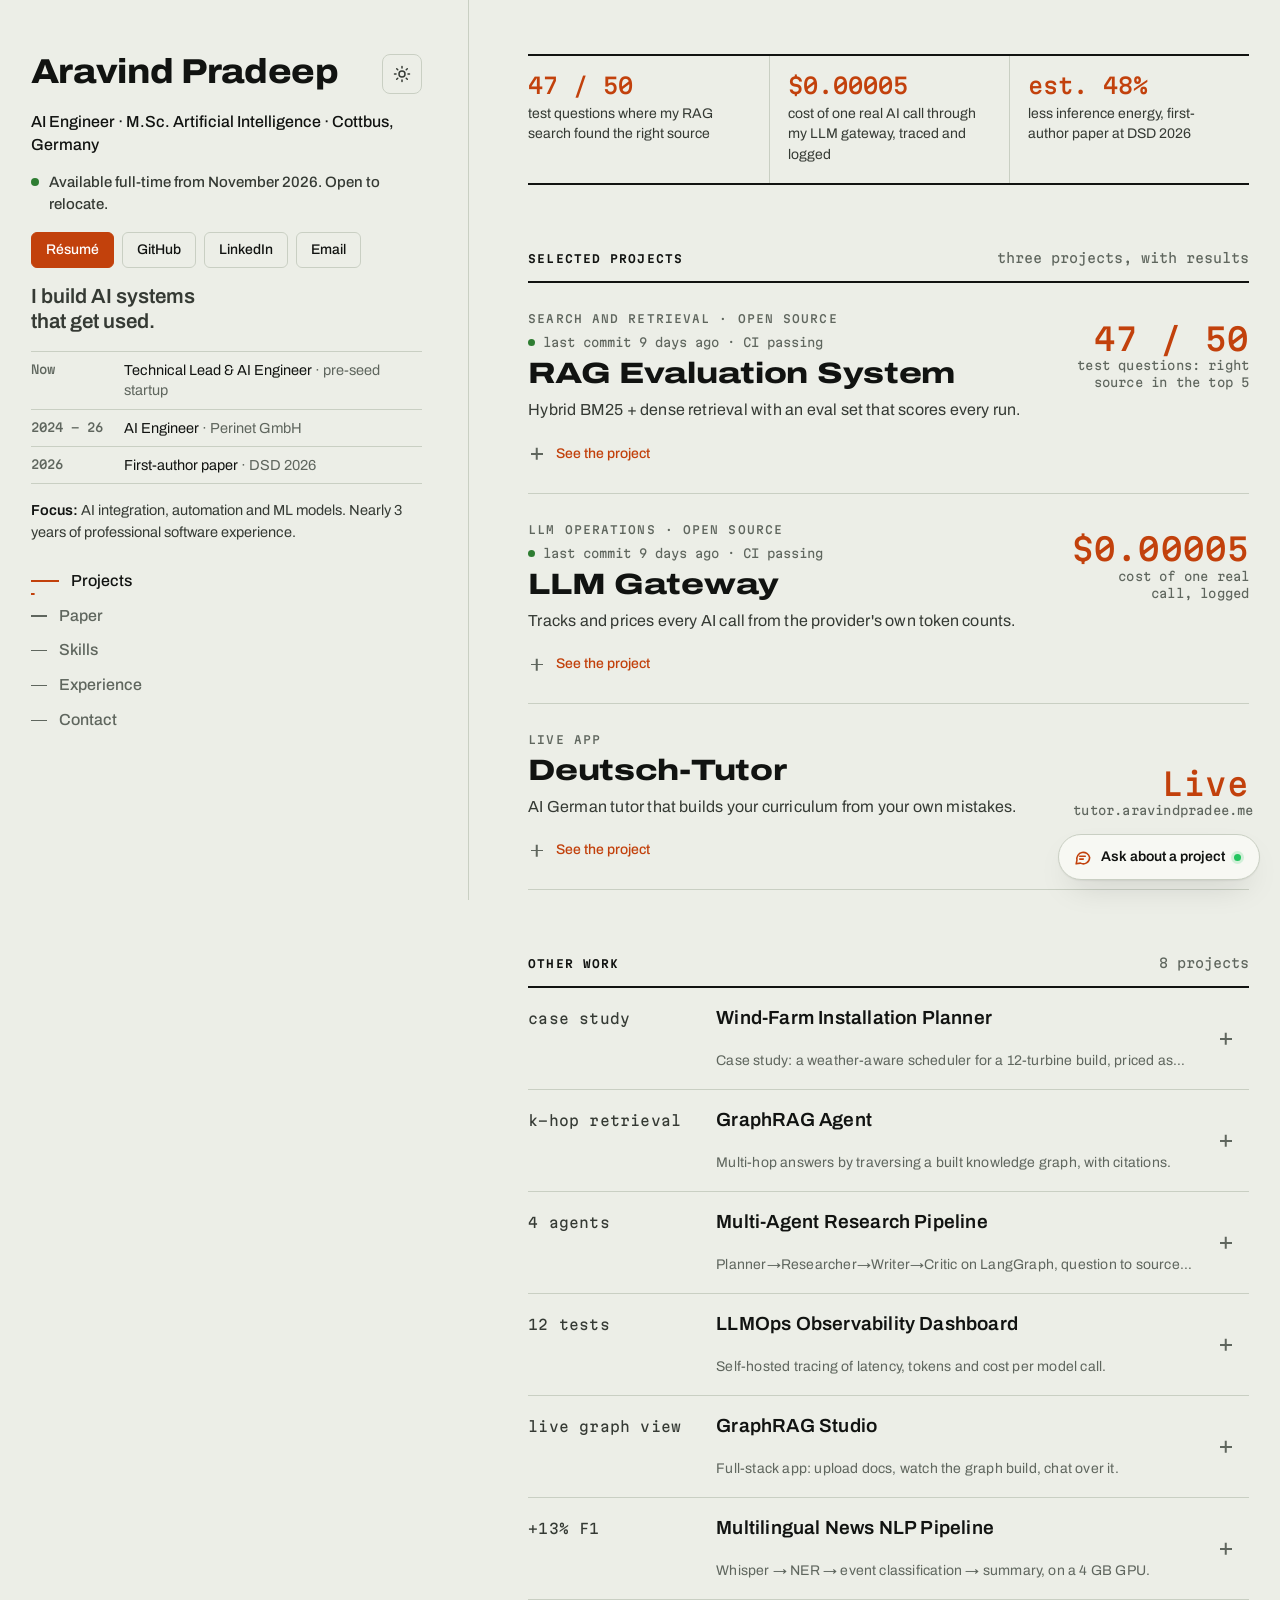
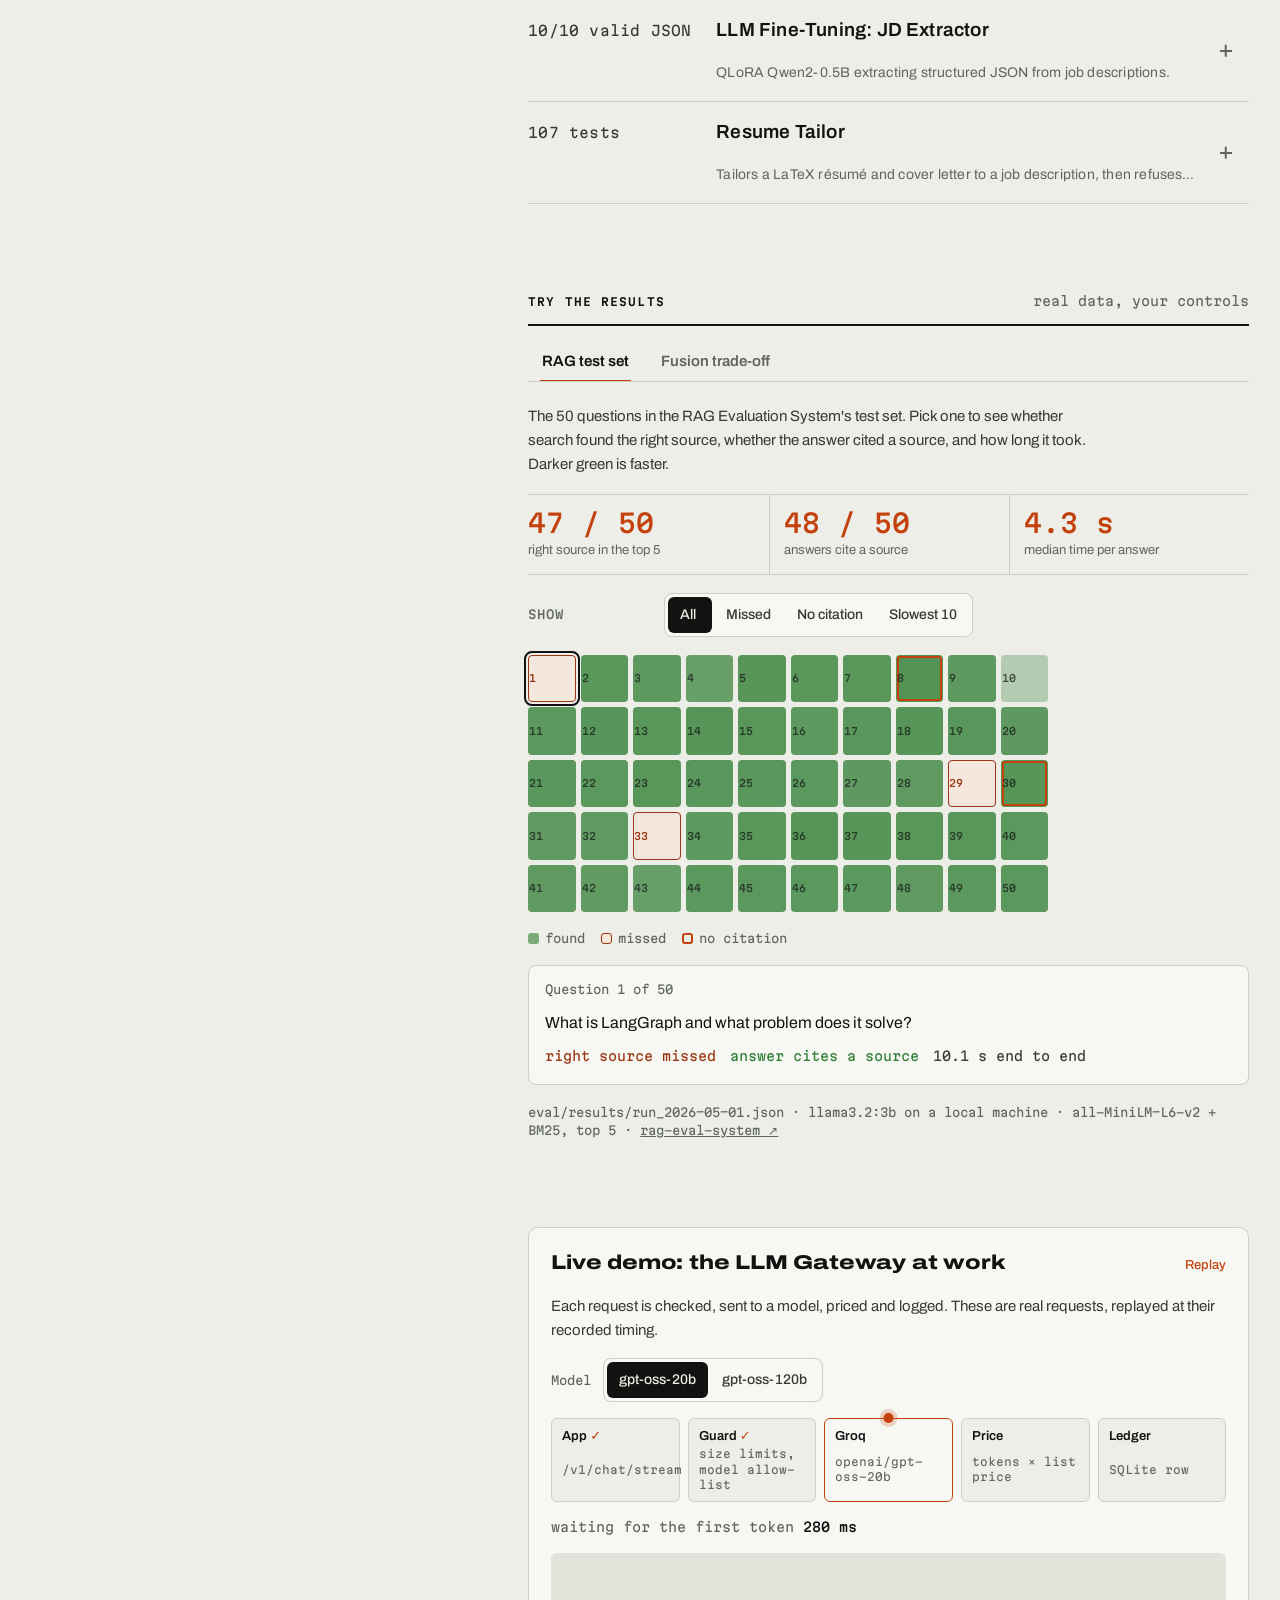
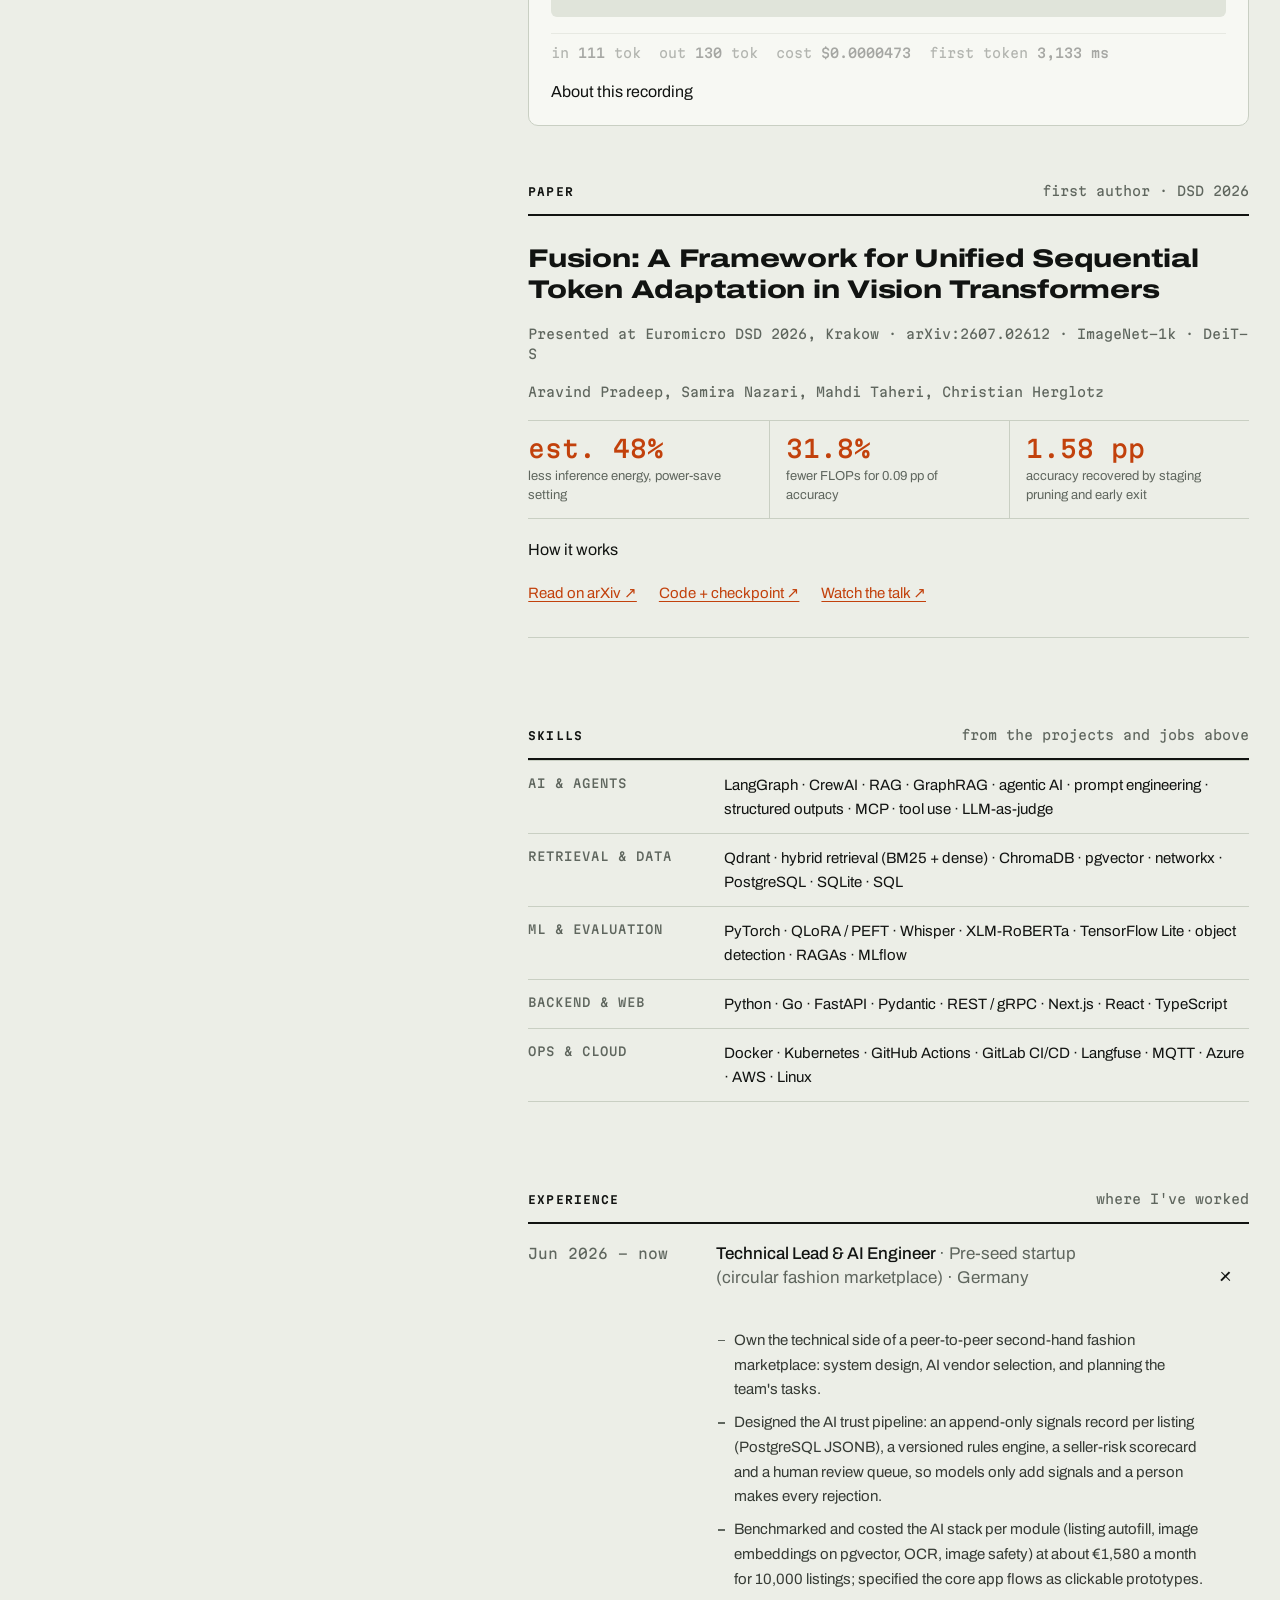
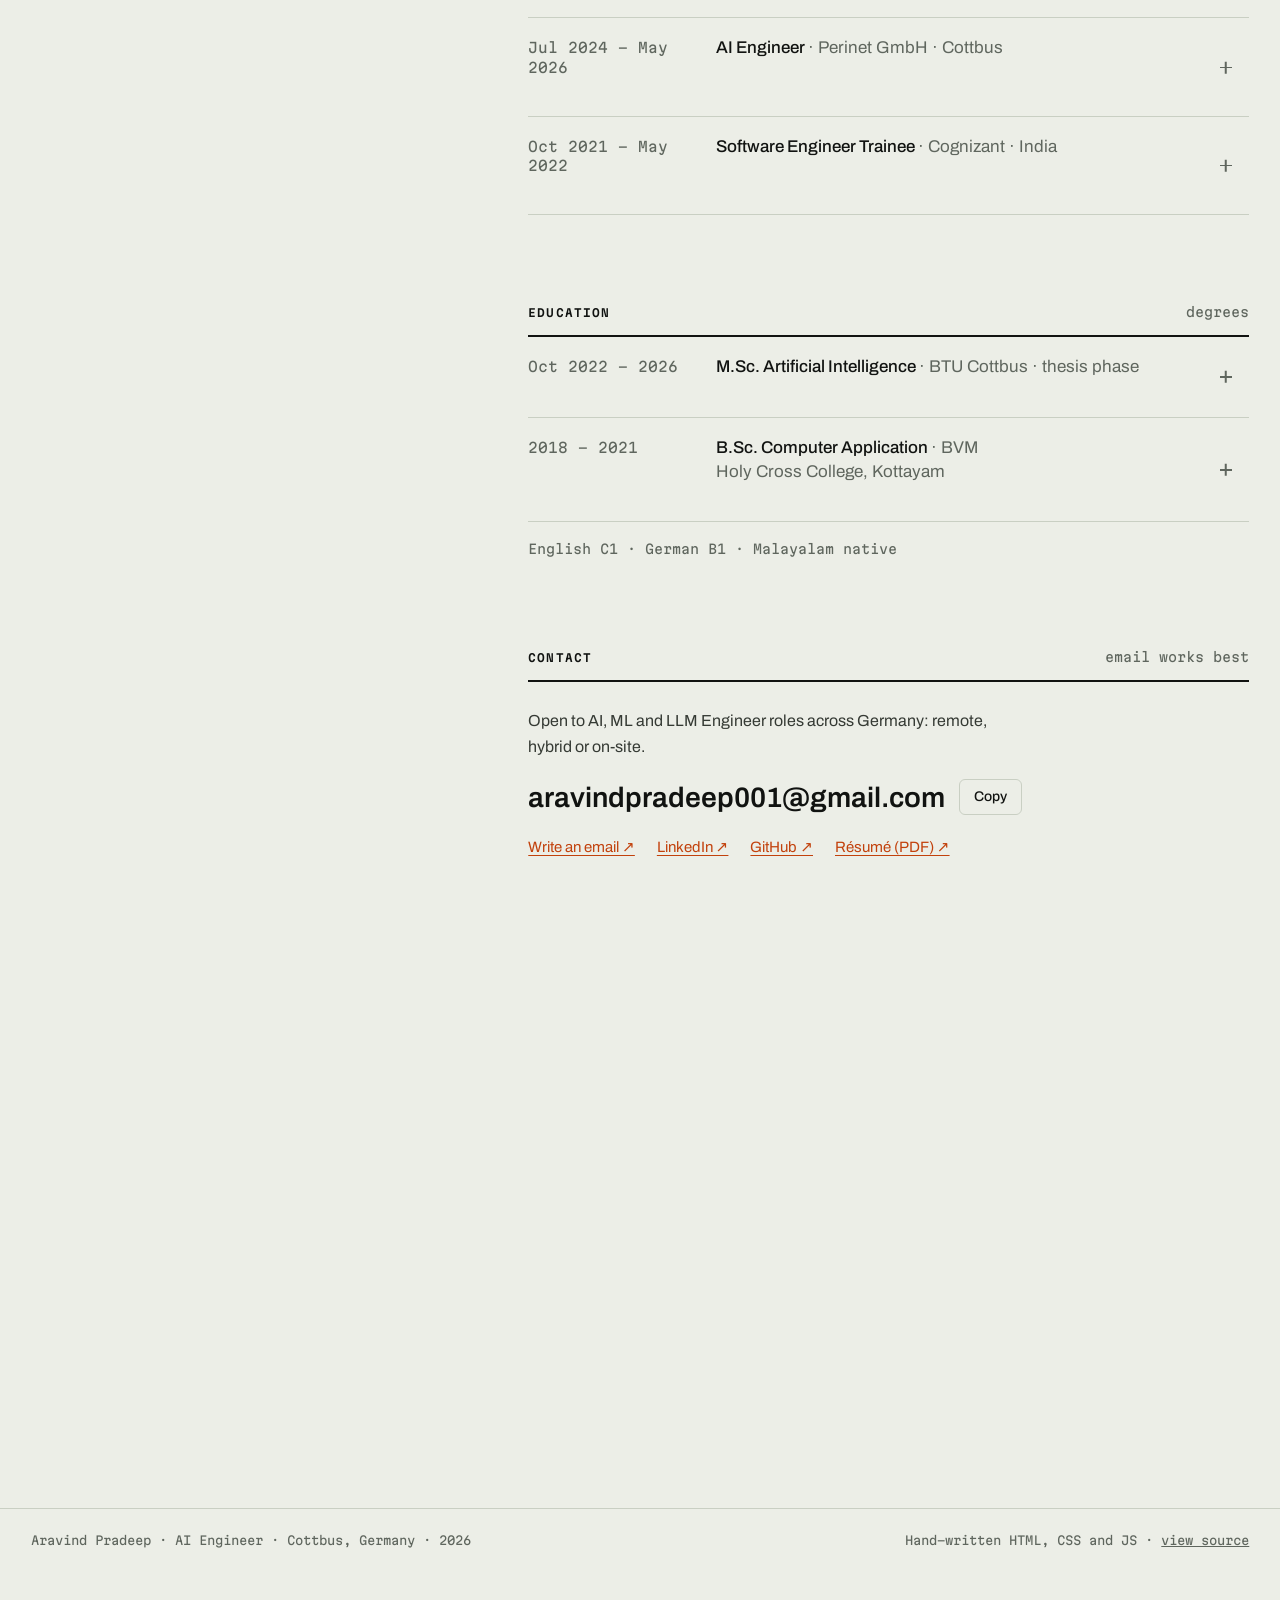
==== commit 8157c74f: "Interactive results; wind-farm case study out of the spotlight Try the results: explore the RAG test" ====
--- a/index.html
+++ b/index.html
@@ -322,7 +322,7 @@
 .glance{display:grid;grid-template-columns:repeat(3,minmax(0,1fr));border-block:2px solid var(--ink);margin-bottom:64px}
 .glance div{display:grid;align-content:start;gap:6px;padding:18px 18px 18px 0}
 .glance div+div{padding-left:18px;border-left:1px solid var(--rule)}
-.glance .n{white-space:nowrap;font:500 clamp(18px,1.7vw,26px)/1.1 var(--f-mono);color:var(--accent)}
+.glance .n{overflow-wrap:anywhere;font:500 clamp(18px,1.7vw,26px)/1.1 var(--f-mono);color:var(--accent)}
 .glance .l{font-size:14px;line-height:1.45;color:var(--ink-2)}
 .glance .l a{color:inherit}
 .glance-h{font:500 12px/1.4 var(--f-mono);letter-spacing:.08em;text-transform:uppercase;color:var(--muted);margin-bottom:10px}
@@ -450,6 +450,96 @@
   .row .p{grid-column:1;grid-row:3}
 }
 @media (pointer:coarse){.row .exp-btn{width:44px;height:44px;margin:-6px}}
+
+/* ===== interactive: try the results yourself (2026-11-26) ===== */
+.explore{margin-top:88px}
+.ex-tabs{display:flex;gap:4px;border-bottom:1px solid var(--rule);margin:18px 0 22px;overflow-x:auto;scrollbar-width:none}
+.ex-tabs::-webkit-scrollbar{display:none}
+.ex-tabs button{flex:none;position:relative;padding:10px 14px 12px;font:600 15px/1 var(--f-text);color:var(--muted)}
+.ex-tabs button[aria-selected="true"]{color:var(--ink)}
+.ex-tabs button[aria-selected="true"]::after{content:"";position:absolute;left:12px;right:12px;bottom:-1px;height:2px;background:var(--accent)}
+@media (hover:hover){.ex-tabs button:hover{color:var(--ink)}}
+.ex-panel{display:grid;gap:18px}
+.ex-lede{font-size:15px;line-height:1.6;color:var(--ink-2);max-width:62ch}
+.ex-src{font:400 12px/1.5 var(--f-mono);color:var(--muted)}
+.ex-read{display:grid;grid-template-columns:repeat(3,minmax(0,1fr));border-block:1px solid var(--rule)}
+.ex-read div{display:grid;gap:4px;padding:14px 14px 14px 0}
+.ex-read div+div{padding-left:14px;border-left:1px solid var(--rule)}
+.ex-read .n{font:500 clamp(20px,2vw,28px)/1.1 var(--f-mono);color:var(--accent);font-variant-numeric:tabular-nums}
+.ex-read .l{font-size:13px;line-height:1.4;color:var(--muted)}
+.ex-ctl{display:grid;gap:14px}
+.ex-row{display:flex;flex-wrap:wrap;align-items:center;gap:10px 16px}
+.ex-row>label,.ex-row>.lbl{font:500 12px/1.4 var(--f-mono);letter-spacing:.08em;text-transform:uppercase;color:var(--muted);min-width:7.5rem}
+.seg{display:inline-flex;border:1px solid var(--rule);border-radius:8px;padding:3px;gap:2px;background:var(--panel)}
+.seg button{min-width:44px;height:36px;padding:0 12px;border-radius:6px;font:500 14px/1 var(--f-text);color:var(--ink-2)}
+.seg button[aria-pressed="true"]{background:var(--ink);color:var(--bg)}
+input[type=range].rng{flex:1 1 220px;min-width:180px;accent-color:var(--accent);height:28px}
+.rng-val{font:500 15px/1 var(--f-mono);color:var(--ink);min-width:3.5em}
+.ex-note{font-size:14px;line-height:1.55;color:var(--ink-2)}
+.ex-note b{color:var(--ink)}
+/* wind farm: one bar per start month */
+.wf-bars{display:grid;grid-template-columns:repeat(12,minmax(0,1fr));align-items:end;gap:6px;height:170px;padding-top:8px;border-bottom:1px solid var(--ink)}
+.wf-bars button{position:relative;height:var(--h);min-height:6px;border-radius:3px 3px 0 0;background:color-mix(in srgb,var(--ink) 16%,transparent);transition:height .35s var(--ease),background-color .2s}
+.wf-bars button.on{background:var(--accent)}
+.wf-bars button.best::before{content:"best";position:absolute;left:50%;top:-18px;transform:translateX(-50%);font:500 10px/1 var(--f-mono);color:var(--good)}
+.wf-bars button.naive::before{content:"obvious";position:absolute;left:50%;top:-18px;transform:translateX(-50%);font:500 10px/1 var(--f-mono);color:var(--muted)}
+@media (hover:hover){.wf-bars button:hover{background:color-mix(in srgb,var(--accent) 55%,transparent)}}
+.wf-axis{display:grid;grid-template-columns:repeat(12,minmax(0,1fr));gap:6px;font:400 11px/1 var(--f-mono);color:var(--muted);text-align:center;margin-top:6px}
+.wf-stack{display:flex;height:14px;border-radius:3px;overflow:hidden;background:var(--fill)}
+.wf-stack i{display:block;height:100%;transition:width .35s var(--ease)}
+.wf-legend{display:flex;flex-wrap:wrap;gap:6px 16px;font:400 12px/1.4 var(--f-mono);color:var(--muted)}
+.wf-legend span::before{content:"";display:inline-block;width:9px;height:9px;border-radius:2px;margin-right:6px;background:var(--c);vertical-align:-1px}
+/* RAG test set: 50 cells */
+.rq-grid{display:grid;grid-template-columns:repeat(10,minmax(0,1fr));gap:5px;max-width:520px}
+.rq-grid button{aspect-ratio:1;border-radius:4px;background:color-mix(in srgb,var(--good) calc(30% + var(--s) * 50%),transparent);border:1px solid transparent;font:500 10px/1 var(--f-mono);color:color-mix(in srgb,var(--ink) 70%,transparent);transition:transform .15s var(--ease)}
+.rq-grid button.miss{background:var(--warn-fill);border-color:var(--warn);color:var(--warn)}
+.rq-grid button.nocite{box-shadow:inset 0 0 0 2px var(--accent)}
+.rq-grid button[aria-pressed="true"]{outline:2px solid var(--ink);outline-offset:2px}
+.rq-grid button.dim{opacity:.25}
+@media (hover:hover){.rq-grid button:hover{transform:scale(1.12)}}
+.rq-card{display:grid;gap:8px;padding:14px 16px;border:1px solid var(--rule);border-radius:8px;background:var(--panel);min-height:7.5em}
+.rq-card q{font-size:16px;line-height:1.5;color:var(--ink);quotes:none}
+.rq-tags{display:flex;flex-wrap:wrap;gap:6px 14px;font:400 13px/1.4 var(--f-mono);color:var(--ink-2)}
+.rq-tags .bad{color:var(--warn)}
+.rq-tags .ok{color:var(--good)}
+.rq-key{display:flex;flex-wrap:wrap;gap:6px 16px;font:400 12px/1.4 var(--f-mono);color:var(--muted)}
+.rq-key i{display:inline-block;width:11px;height:11px;border-radius:3px;margin-right:6px;vertical-align:-1px}
+/* Fusion: accuracy against compute */
+.fu-chart{position:relative;width:100%;max-width:640px}
+.fu-chart svg{display:block;width:100%;height:auto;overflow:visible}
+.fu-chart .ax{stroke:var(--rule)}
+.fu-chart .tx{fill:var(--muted);font:400 11px var(--f-mono)}
+.fu-chart .base{fill:var(--muted)}
+.fu-chart .basel{fill:var(--ink-2);font:400 11px var(--f-text)}
+.fu-chart .fline{stroke:var(--accent);stroke-width:2;fill:none;stroke-dasharray:4 4}
+.fu-chart .fpt{fill:var(--panel);stroke:var(--accent);stroke-width:2;transition:r .2s}
+.fu-chart .fpt.on{fill:var(--accent)}
+.fu-chart .fl{fill:var(--accent);font:600 12px var(--f-text)}
+/* gateway model picker */
+.lane-models{display:flex;flex-wrap:wrap;align-items:center;gap:8px 12px}
+/* small touches */
+@media (hover:hover) and (pointer:fine){
+  .case{transition:background-color .2s}
+  .case:hover{background:color-mix(in srgb,var(--fill) 55%,transparent)}
+  .row-card{transition:background-color .2s}
+  .row-card:hover{background:color-mix(in srgb,var(--fill) 55%,transparent)}
+  .btn{transition:border-color .14s,transform .14s var(--ease),box-shadow .14s}
+  .btn:hover{transform:translateY(-1px)}
+}
+.btn:active,.seg button:active,.exp-btn:active,.ex-tabs button:active{transform:scale(.97)}
+.nav a{position:relative}
+.nav a .prog{position:absolute;left:0;bottom:2px;width:28px;height:1.5px;background:var(--accent);transform-origin:0 50%;transform:scaleX(var(--p,0));opacity:0;transition:opacity .2s}
+.nav a[aria-current="true"] .prog{opacity:1}
+@media (max-width:760px){
+  .ex-read{grid-template-columns:1fr}
+  .ex-read div+div{padding-left:0;border-left:0;border-top:1px solid var(--rule)}
+  .wf-bars{height:140px;gap:3px}
+  .wf-axis{gap:3px;font-size:10px}
+  .wf-bars button.best::before,.wf-bars button.naive::before{font-size:9px}
+  .rq-grid{gap:4px}
+  .ex-row>label,.ex-row>.lbl{min-width:0;width:100%}
+}
+@media (prefers-reduced-motion:reduce){.wf-bars button,.wf-stack i{transition:none}}
 
 /* ===== Ask about me window ===== */
 /* ---------- about ---------- */
@@ -644,8 +734,8 @@
 
   <main class="main" id="main">
     <div class="glance" aria-label="Results at a glance">
-      <div><span class="n">€5.59M → €3.56M</span><span class="l">expected cost of a 12-turbine wind-farm build, planned around 20 years of weather</span></div>
       <div><span class="n">47 / 50</span><span class="l">test questions where my RAG search found the right source</span></div>
+      <div><span class="n">$0.00005</span><span class="l">cost of one real AI call through my LLM gateway, traced and logged</span></div>
       <div><span class="n">est. 48%</span><span class="l">less inference energy, first-author paper at DSD 2026</span></div>
     </div>
 
@@ -665,7 +755,7 @@
 </article>
       <div class="sec-h ow-h"><h2>Other work</h2><p>8 projects</p></div>
       <ul class="rows">
-<li><article class="card row-card" style="--ph:225"><div class="row"><span class="m metric">€5.59M → €3.56M</span><span class="t"><a class="card-link" href="https://github.com/axon011/windfarm-planner" target="_blank" rel="noopener">Wind-Farm Installation Planner</a></span><button class="exp-btn" type="button" aria-expanded="false" aria-controls="more-o0" aria-label="Details: Wind-Farm Installation Planner"><span class="sign" aria-hidden="true"></span></button><span class="p pitch">Weather-aware scheduler for a 12-turbine build: 48 campaigns × 20 years of hourly wind, priced as risk.</span></div><div class="more det" id="more-o0" hidden><p>189 → 64 days across 19/19 weather-years. Crane lifts can&#x27;t be paused, have wind limits and must fit working hours. The scheduling maths stays deterministic; the LLM handles only the human edges.</p><div class="card-foot"><span class="chip">Python</span><span class="chip">NumPy</span><span class="chip">pandas</span><span class="chip">Pydantic</span><span class="chip">FastAPI</span><span class="chip">Optimization</span></div><p><a class="lnk" href="https://github.com/axon011/windfarm-planner" target="_blank" rel="noopener">Code ↗</a></p></div></article></li>
+<li><article class="card row-card" style="--ph:225"><div class="row"><span class="m metric">case study</span><span class="t"><a class="card-link" href="https://github.com/axon011/windfarm-planner" target="_blank" rel="noopener">Wind-Farm Installation Planner</a></span><button class="exp-btn" type="button" aria-expanded="false" aria-controls="more-o0" aria-label="Details: Wind-Farm Installation Planner"><span class="sign" aria-hidden="true"></span></button><span class="p pitch">Case study: a weather-aware scheduler for a 12-turbine build, priced as risk over 20 years of hourly wind.</span></div><div class="more det" id="more-o0" hidden><p>A case study: €5.59M → €3.56M expected cost and 189 → 64 days across 19/19 weather-years. Crane lifts can&#x27;t be paused, have wind limits and must fit working hours. The scheduling maths stays deterministic; the LLM handles only the human edges.</p><div class="card-foot"><span class="chip">Python</span><span class="chip">NumPy</span><span class="chip">pandas</span><span class="chip">Pydantic</span><span class="chip">FastAPI</span><span class="chip">Optimization</span></div><p><a class="lnk" href="https://github.com/axon011/windfarm-planner" target="_blank" rel="noopener">Code ↗</a></p></div></article></li>
 <li><article class="card row-card" style="--ph:200"><div class="row"><span class="m metric">k-hop retrieval</span><span class="t"><a class="card-link" href="https://github.com/axon011/graphrag-agent" target="_blank" rel="noopener">GraphRAG Agent</a></span><button class="exp-btn" type="button" aria-expanded="false" aria-controls="more-o1" aria-label="Details: GraphRAG Agent"><span class="sign" aria-hidden="true"></span></button><span class="p pitch">Multi-hop answers by traversing a built knowledge graph, with citations.</span></div><div class="more det" id="more-o1" hidden><p>Entity and relation extraction builds a typed graph first, so a question that spans documents is answered by walking edges. The README lists where it falls short, starting with the fact that the multi-hop gain is not measured yet.</p><div class="card-foot"><span class="chip">GraphRAG</span><span class="chip">networkx</span><span class="chip">Pydantic</span><span class="chip">LLM extraction</span></div><p><a class="lnk" href="https://github.com/axon011/graphrag-agent" target="_blank" rel="noopener">Code ↗</a></p></div></article></li>
 <li><article class="card row-card" style="--ph:265"><div class="row"><span class="m metric">4 agents</span><span class="t"><a class="card-link" href="https://github.com/axon011/multi-agent-pipeline" target="_blank" rel="noopener">Multi-Agent Research Pipeline</a></span><button class="exp-btn" type="button" aria-expanded="false" aria-controls="more-o2" aria-label="Details: Multi-Agent Research Pipeline"><span class="sign" aria-hidden="true"></span></button><span class="p pitch">Planner→Researcher→Writer→Critic on LangGraph, question to sourced report.</span></div><div class="more det" id="more-o2" hidden><p>The Critic checks every cited sentence against its source snippet and triggers one bounded repair pass. A YAML-driven eval scores runs on citation validity, grounding, source diversity and routing precision over 10 topics.</p><div class="card-foot"><span class="chip">LangGraph</span><span class="chip">CrewAI</span><span class="chip">Pydantic</span><span class="chip">FastAPI</span></div><p><a class="lnk" href="https://github.com/axon011/multi-agent-pipeline" target="_blank" rel="noopener">Code ↗</a></p></div></article></li>
 <li><article class="card row-card" style="--ph:172"><div class="row"><span class="m metric">12 tests</span><span class="t"><a class="card-link" href="https://github.com/axon011/llmops-dashboard" target="_blank" rel="noopener">LLMOps Observability Dashboard</a></span><button class="exp-btn" type="button" aria-expanded="false" aria-controls="more-o3" aria-label="Details: LLMOps Observability Dashboard"><span class="sign" aria-hidden="true"></span></button><span class="p pitch">Self-hosted tracing of latency, tokens and cost per model call.</span></div><div class="more det" id="more-o3" hidden><p>Traces land in PostgreSQL rather than a third-party service, which matters when the traced calls carry customer data.</p><div class="card-foot"><span class="chip">FastAPI</span><span class="chip">React</span><span class="chip">PostgreSQL</span><span class="chip">Docker</span></div><p><a class="lnk" href="https://github.com/axon011/llmops-dashboard" target="_blank" rel="noopener">Code ↗</a></p></div></article></li>
@@ -676,23 +766,49 @@
       </ul>
     </section>
 
+    <section class="explore" id="explore" aria-labelledby="ex-h">
+      <div class="sec-h"><h2 id="ex-h">Try the results</h2><p>real data, your controls</p></div>
+      <div class="ex-tabs" role="tablist" aria-label="Pick a result">
+        <button type="button" role="tab" id="ext-1" aria-controls="exp-1" aria-selected="true" tabindex="0">RAG test set</button>
+        <button type="button" role="tab" id="ext-2" aria-controls="exp-2" aria-selected="false" tabindex="-1">Fusion trade-off</button>
+      </div>
+      <div class="ex-panel" role="tabpanel" id="exp-1" aria-labelledby="ext-1">
+        <p class="ex-lede">The 50 questions in the RAG Evaluation System's test set. Pick one to see whether search found the right source, whether the answer cited a source, and how long it took. Darker green is faster.</p>
+        <div class="ex-read"><div><span class="n">47 / 50</span><span class="l">right source in the top 5</span></div><div><span class="n">48 / 50</span><span class="l">answers cite a source</span></div><div><span class="n">4.3 s</span><span class="l">median time per answer</span></div></div>
+        <div class="ex-row"><span class="lbl" id="rq-fl">Show</span><div class="seg" id="rq-filter" role="group" aria-labelledby="rq-fl"><button type="button" data-f="all" aria-pressed="true">All</button><button type="button" data-f="miss" aria-pressed="false">Missed</button><button type="button" data-f="nocite" aria-pressed="false">No citation</button><button type="button" data-f="slow" aria-pressed="false">Slowest 10</button></div></div>
+        <div class="rq-grid" id="rq-grid" aria-label="50 test questions"></div>
+        <div class="rq-key"><span><i style="background:color-mix(in srgb,var(--good) 60%,transparent)"></i>found</span><span><i style="background:var(--warn-fill);border:1px solid var(--warn)"></i>missed</span><span><i style="box-shadow:inset 0 0 0 2px var(--accent)"></i>no citation</span></div>
+        <div class="rq-card" id="rq-card" aria-live="polite"></div>
+        <p class="ex-src">eval/results/run_2026-05-01.json · llama3.2:3b on a local machine · all-MiniLM-L6-v2 + BM25, top 5 · <a href="https://github.com/axon011/rag-eval-system" target="_blank" rel="noopener">rag-eval-system ↗</a></p>
+      </div>
+      <div class="ex-panel" role="tabpanel" id="exp-2" aria-labelledby="ext-2" hidden>
+        <p class="ex-lede">One trained Vision Transformer, three settings. Pick one and compare it with published methods on the same model and dataset.</p>
+        <div class="ex-row"><span class="lbl" id="fu-sl">Setting</span><div class="seg" id="fu-seg" role="group" aria-labelledby="fu-sl"><button type="button">Full model</button><button type="button">Balanced</button><button type="button">Power-save</button></div></div>
+        <div class="ex-read"><div><span class="n" id="fu-acc">79.76%</span><span class="l">top-1 accuracy, ImageNet-1k</span></div><div><span class="n" id="fu-flops">31.8%</span><span class="l">fewer FLOPs</span></div><div><span class="n" id="fu-energy">-</span><span class="l">less inference energy</span></div></div>
+        <p class="ex-note" id="fu-note" aria-live="polite"></p>
+        <div class="fu-chart" id="fu-chart"></div>
+        <p class="ex-src">DSD 2026 paper, Table II (ImageNet-1k, DeiT-S). Other methods are their published numbers. Energy is an analytical estimate from the FLOPs profile. · <a href="https://arxiv.org/abs/2607.02612" target="_blank" rel="noopener">arXiv ↗</a></p>
+      </div>
+    </section>
+
     <section class="live demo-sec" id="live" aria-label="Replay of a real gateway call">
       <div class="live-top"><h2>Live demo: the LLM Gateway at work</h2><button type="button" id="live-replay">Replay</button></div>
-      <p class="live-lede">Each request is checked, sent to a model, priced and logged. This is one real request, replayed.</p>
+      <p class="live-lede">Each request is checked, sent to a model, priced and logged. These are real requests, replayed at their recorded timing.</p>
+      <div class="lane-models"><span class="ex-src">Model</span><div class="seg" id="model-seg"><button type="button" aria-pressed="true">gpt-oss-20b</button><button type="button" aria-pressed="false">gpt-oss-120b</button></div></div>
       <div class="lane" id="lane">
         <span class="packet" id="packet" aria-hidden="true"></span>
         <div class="st"><b>App</b><span>/v1/chat/stream</span></div>
         <div class="st"><b>Guard</b><span>size limits, model allow-list</span></div>
-        <div class="st"><b>Groq</b><span>openai/gpt-oss-20b</span></div>
+        <div class="st"><b>Groq</b><span id="lane-model">openai/gpt-oss-20b</span></div>
         <div class="st"><b>Price</b><span>tokens × list price</span></div>
         <div class="st"><b>Ledger</b><span>SQLite row</span></div>
       </div>
       <dl class="term-mini" id="live-more" hidden><dt>route</dt><dd>tutor.correct</dd><dt>user</dt><dd>Korrigiere: Ich habe gestern ins Kino gegangen.</dd></dl>
       <p class="wait" id="live-wait">waiting for the first token <b id="live-ms">0 ms</b></p>
       <div class="stream" id="live-out" aria-live="polite"></div>
-      <div class="ledger pending" id="live-ledger"><span>in <b>111</b> tok</span><span>out <b>130</b> tok</span><span>cost <b>$0.0000473</b></span></div>
+      <div class="ledger pending" id="live-ledger"><span>in <b id="lg-in">111</b> tok</span><span>out <b id="lg-out">130</b> tok</span><span>cost <b id="lg-cost">$0.0000473</b></span><span>first token <b id="lg-ttft">3,133 ms</b></span></div>
       <button class="fold-btn" type="button" aria-expanded="false" aria-controls="live-more live-note" id="live-fold"><span class="sign" aria-hidden="true"></span>About this recording</button>
-      <p class="note" id="live-note" hidden>Replay of a real call, recorded 2026-11-26 on a local run of llm-gateway against Groq's free tier, with Langfuse tracing off (trace_id null). Timings are the recorded ones: the model reasons for about 3 s, then all 45 chunks arrive within 41 ms.</p>
+      <p class="note" id="live-note" hidden>Replay of a real call, recorded 2026-11-26 on a local run of llm-gateway against Groq's free tier, with Langfuse tracing off (trace_id null). Timings are the recorded ones: both models reason for about 3 s before the first token, then the rest streams in under 150 ms. Same prompt, one call each.</p>
     </section>
 
     <section class="sec block" id="publications">
@@ -815,16 +931,20 @@
 });
 
 /* ---- live demo: replay one recorded gateway call at its real timing ---- */
-var CALL={"ev": [[3132.7, "delta", "K"], [3133.2, "delta", "orr"], [3133.5, "delta", "ig"], [3134.5, "delta", "ierter"], [3134.5, "delta", " Satz"], [3134.5, "delta", ":"], [3134.5, "delta", " **"], [3134.6, "delta", "„"], [3134.6, "delta", "Ich"], [3134.6, "delta", " bin"], [3134.6, "delta", " gestern"], [3134.6, "delta", " ins"], [3134.7, "delta", " Kino"], [3134.7, "delta", " gegangen"], [3134.7, "delta", ".“"], [3134.8, "delta", "**"], [3135.4, "delta", "  \n"], [3136.5, "delta", "Fe"], [3138.6, "delta", "hler"], [3139.4, "delta", ":"], [3141.4, "delta", " Bei"], [3141.6, "delta", " Beweg"], [3142.6, "delta", "ungsver"], [3142.8, "delta", "ben"], [3144.7, "delta", " wie"], [3145.9, "delta", " „"], [3147.1, "delta", "gehen"], [3147.3, "delta", "“"], [3148.9, "delta", " muss"], [3150.0, "delta", " im"], [3151.1, "delta", " Perf"], [3152.2, "delta", "ekt"], [3152.7, "delta", " das"], [3153.3, "delta", " Hil"], [3154.5, "delta", "fs"], [3156.1, "delta", "verb"], [3157.1, "delta", " „"], [3157.6, "delta", "sein"], [3158.9, "delta", "“"], [3159.7, "delta", " statt"], [3161.1, "delta", " „"], [3161.8, "delta", "haben"], [3163.1, "delta", "“"], [3164.0, "delta", " verwendet"], [3164.7, "delta", " werden"], [3165.8, "delta", "."], [3174.0, "done", ""]], "done": {"model": "openai/gpt-oss-20b", "provider": "groq", "usage": {"input_tokens": 111, "output_tokens": 130, "cost_usd": 4.732e-05}, "trace_id": null}};
+var CALLS=[{"model": "openai/gpt-oss-20b", "ev": [[3132.7, "delta", "K"], [3133.2, "delta", "orr"], [3133.5, "delta", "ig"], [3134.5, "delta", "ierter"], [3134.5, "delta", " Satz"], [3134.5, "delta", ":"], [3134.5, "delta", " **"], [3134.6, "delta", "„"], [3134.6, "delta", "Ich"], [3134.6, "delta", " bin"], [3134.6, "delta", " gestern"], [3134.6, "delta", " ins"], [3134.7, "delta", " Kino"], [3134.7, "delta", " gegangen"], [3134.7, "delta", ".“"], [3134.8, "delta", "**"], [3135.4, "delta", "  \n"], [3136.5, "delta", "Fe"], [3138.6, "delta", "hler"], [3139.4, "delta", ":"], [3141.4, "delta", " Bei"], [3141.6, "delta", " Beweg"], [3142.6, "delta", "ungsver"], [3142.8, "delta", "ben"], [3144.7, "delta", " wie"], [3145.9, "delta", " „"], [3147.1, "delta", "gehen"], [3147.3, "delta", "“"], [3148.9, "delta", " muss"], [3150.0, "delta", " im"], [3151.1, "delta", " Perf"], [3152.2, "delta", "ekt"], [3152.7, "delta", " das"], [3153.3, "delta", " Hil"], [3154.5, "delta", "fs"], [3156.1, "delta", "verb"], [3157.1, "delta", " „"], [3157.6, "delta", "sein"], [3158.9, "delta", "“"], [3159.7, "delta", " statt"], [3161.1, "delta", " „"], [3161.8, "delta", "haben"], [3163.1, "delta", "“"], [3164.0, "delta", " verwendet"], [3164.7, "delta", " werden"], [3165.8, "delta", "."]], "done": {"model": "openai/gpt-oss-20b", "provider": "groq", "usage": {"input_tokens": 111, "output_tokens": 130, "cost_usd": 4.732e-05}, "trace_id": null}}, {"model": "openai/gpt-oss-120b", "ev": [[2857.3, "delta", "**"], [2859.3, "delta", "K"], [2861.6, "delta", "orre"], [2864.0, "delta", "ktur"], [2865.9, "delta", ":**"], [2868.5, "delta", "  \n"], [2869.8, "delta", "*"], [2871.7, "delta", "Ich"], [2874.4, "delta", " bin"], [2876.1, "delta", " gestern"], [2878.2, "delta", " ins"], [2880.5, "delta", " Kino"], [2882.3, "delta", " gegangen"], [2884.1, "delta", ".*\n\n"], [2886.3, "delta", "**"], [2888.1, "delta", "Er"], [2890.9, "delta", "klärung"], [2892.9, "delta", ":**"], [2894.5, "delta", " Bei"], [2896.7, "delta", " Ver"], [2898.9, "delta", "ben"], [2900.8, "delta", " der"], [2903.0, "delta", " Fort"], [2905.2, "delta", "beweg"], [2907.2, "delta", "ung"], [2909.3, "delta", " bildet"], [2911.3, "delta", " man"], [2913.5, "delta", " das"], [2915.5, "delta", " Perf"], [2918.3, "delta", "ekt"], [2919.6, "delta", " mit"], [2921.8, "delta", " dem"], [2923.8, "delta", " Hil"], [2926.3, "delta", "fs"], [2928.6, "delta", "verb"], [2931.2, "delta", " **"], [2932.4, "delta", "sein"], [2934.8, "delta", "**"], [2936.7, "delta", " („"], [2938.7, "delta", "bin"], [2940.6, "delta", " gegangen"], [2942.7, "delta", "“"], [2944.8, "delta", "),"], [2946.8, "delta", " nicht"], [2949.0, "delta", " mit"], [2951.0, "delta", " **"], [2954.2, "delta", "haben"], [2955.3, "delta", "**"], [2957.1, "delta", "."]], "done": {"model": "openai/gpt-oss-120b", "provider": "groq", "usage": {"input_tokens": 111, "output_tokens": 124, "cost_usd": 9.105e-05}, "trace_id": null}}], CALL=CALLS[0];
 var lane=$('#lane'), stages=$$('.st',lane), packet=$('#packet'), out=$('#live-out'), ms=$('#live-ms'), ledger=$('#live-ledger');
 var timers=[], raf=0, played=false;
 function clearT(){ timers.forEach(clearTimeout); timers=[]; cancelAnimationFrame(raf); }
 function at(t,fn){ timers.push(setTimeout(fn,t)); }
-function full(){ return CALL.ev.filter(function(e){ return e[1]==='delta'; }).map(function(e){ return e[2]; }).join('').replace(/\*\*/g,''); }
+function full(){ return CALL.ev.filter(function(e){ return e[1]==='delta'; }).map(function(e){ return e[2]; }).join('').replace(/\*+/g,''); }
 function stage(i){ stages.forEach(function(s,k){ s.classList.toggle('on',k===i); s.classList.toggle('done',k<i); });
   if(i>=0&&i<stages.length&&getComputedStyle(packet).display!=='none'){ var r=stages[i].getBoundingClientRect(), r0=lane.getBoundingClientRect(); packet.style.opacity='1'; packet.style.transform='translateX('+(r.left-r0.left+r.width/2-5)+'px)'; } }
+function fmt(n){ return Math.round(n).toString().replace(/\B(?=(\d{3})+(?!\d))/g,','); }
+function setCall(i){ CALL=CALLS[i]; $('#lg-in').textContent=CALL.done.usage.input_tokens; $('#lg-out').textContent=CALL.done.usage.output_tokens;
+  $('#lg-cost').textContent='$'+CALL.done.usage.cost_usd.toFixed(7); $('#lg-ttft').textContent=fmt(CALL.ev[0][0])+' ms'; $('#lane-model').textContent=CALL.model;
+  $$('#model-seg button').forEach(function(b,k){ b.setAttribute('aria-pressed',k===i?'true':'false'); }); }
 function finalState(){ clearT(); stages.forEach(function(s){ s.classList.remove('on'); s.classList.add('done'); }); packet.style.opacity='0';
-  out.textContent=full(); ms.textContent='3,133 ms'; ledger.classList.remove('pending'); }
+  out.textContent=full(); ms.textContent=fmt(CALL.ev[0][0])+' ms'; ledger.classList.remove('pending'); }
 function playLive(){
   played=true; clearT(); out.textContent=''; ledger.classList.add('pending'); ms.textContent='0 ms';
   if(reduced){ finalState(); return; }
@@ -832,12 +952,14 @@
   var t0=performance.now()+700, first=CALL.ev[0][0];
   (function tick(){ var e=Math.max(0,performance.now()-t0); ms.textContent=Math.min(e,first).toFixed(0).replace(/\B(?=(\d{3})+(?!\d))/g,',')+' ms'; if(e<first) raf=requestAnimationFrame(tick); })();
   var cur=document.createElement('span'); cur.className='cur';
-  CALL.ev.forEach(function(e){ if(e[1]!=='delta') return; at(700+e[0],function(){ if(cur.parentNode) cur.remove(); out.appendChild(document.createTextNode(e[2].replace(/\*\*/g,''))); out.appendChild(cur); }); });
+  CALL.ev.forEach(function(e){ if(e[1]!=='delta') return; at(700+e[0],function(){ if(cur.parentNode) cur.remove(); out.appendChild(document.createTextNode(e[2].replace(/\*+/g,''))); out.appendChild(cur); }); });
   var end=700+CALL.ev[CALL.ev.length-1][0];
   at(end+200,function(){ cur.remove(); stage(3); }); at(end+650,function(){ stage(4); ledger.classList.remove('pending'); });
   at(end+1150,function(){ stages.forEach(function(s){ s.classList.remove('on'); s.classList.add('done'); }); packet.style.opacity='0'; });
 }
 $('#live-replay').addEventListener('click',playLive);
+$$('#model-seg button').forEach(function(b,i){ b.addEventListener('click',function(){ setCall(i); playLive(); }); });
+setCall(0);
 try{ new IntersectionObserver(function(es){ es.forEach(function(e){ if(e.isIntersecting&&!played) playLive(); }); },{threshold:.4}).observe($('#live')); }catch(e){ finalState(); }
 
 /* ---- pipelines light up stage by stage as they scroll through the view ---- */
@@ -889,6 +1011,116 @@
   $$('a',mbar).forEach(function(a){ a.tabIndex=on?0:-1; }); }); }).observe(sideLinks); }catch(e){}
 
 $('#yr').textContent=new Date().getFullYear();
+})();
+
+(function(){
+'use strict';
+var reduced=matchMedia('(prefers-reduced-motion: reduce)').matches;
+function $(s,c){ return (c||document).querySelector(s); }
+function $$(s,c){ return [].slice.call((c||document).querySelectorAll(s)); }
+function eur(v){ return '€'+(v/1e6).toFixed(2)+'M'; }
+var MONTHS=['Jan','Feb','Mar','Apr','May','Jun','Jul','Aug','Sep','Oct','Nov','Dec'];
+
+/* ---- tabs ---- */
+var tabs=$$('.ex-tabs [role="tab"]');
+function selTab(i){ tabs.forEach(function(t,k){ t.setAttribute('aria-selected',k===i?'true':'false'); t.tabIndex=k===i?0:-1; document.getElementById(t.getAttribute('aria-controls')).hidden=k!==i; }); }
+tabs.forEach(function(t,i){ t.addEventListener('click',function(){ selTab(i); });
+  t.addEventListener('keydown',function(e){ var d=e.key==='ArrowRight'?1:e.key==='ArrowLeft'?-1:0; if(!d) return; e.preventDefault(); var n=(i+d+tabs.length)%tabs.length; selTab(n); tabs[n].focus(); }); });
+
+/* ---- wind farm (removed from the page 2026-11-26: it was a case study; kept guarded) ---- */
+var WF=[];
+if(document.getElementById('wf-bars')){
+var wf={m:6,c:2}, bars=$('#wf-bars'), rng=$('#wf-month');
+var maxP50=Math.max.apply(null,WF.map(function(p){ return p.cost_total_p50_eur; }));
+function plan(m,c){ for(var i=0;i<WF.length;i++) if(WF[i].start_month===m&&WF[i].main_cranes===c) return WF[i]; }
+var naive=plan(11,1);
+for(var m=1;m<=12;m++){ (function(m){ var b=document.createElement('button'); b.type='button'; b.setAttribute('aria-label','Start 15 '+MONTHS[m-1]);
+  b.addEventListener('click',function(){ wf.m=m; rng.value=m; drawWF(); }); bars.appendChild(b); })(m); }
+function drawWF(){
+  var p=plan(wf.m,wf.c), row=WF.filter(function(x){ return x.main_cranes===wf.c; });
+  var best=row.reduce(function(a,b){ return b.cost_total_p50_eur<a.cost_total_p50_eur?b:a; });
+  $$('button',bars).forEach(function(b,i){ var q=row[i]; b.style.setProperty('--h',(q.cost_total_p50_eur/maxP50*100).toFixed(1)+'%');
+    b.classList.toggle('on',i+1===wf.m); b.classList.toggle('best',q===best); b.classList.toggle('naive',wf.c===1&&i===10&&q!==best);
+    b.setAttribute('aria-pressed',i+1===wf.m?'true':'false'); b.title=MONTHS[i]+': '+eur(q.cost_total_p50_eur)+', '+q.duration_p50_days+' days'; });
+  $('#wf-mv').textContent='15 '+MONTHS[wf.m-1];
+  $$('#wf-cranes button').forEach(function(b){ b.setAttribute('aria-pressed',+b.getAttribute('data-c')===wf.c?'true':'false'); });
+  $('#wf-p50').textContent=eur(p.cost_total_p50_eur); $('#wf-days').textContent=p.duration_p50_days+' days'; $('#wf-p90').textContent=eur(p.cost_total_p90_eur);
+  var d=naive.cost_total_p50_eur-p.cost_total_p50_eur, dd=naive.duration_p50_days-p.duration_p50_days;
+  $('#wf-vs').innerHTML=(p===naive?'This is the <b>obvious plan</b>: start at site access in November with one crane.':
+    (d>=0?'Saves <b>'+eur(d)+'</b>':'Costs <b>'+eur(-d)+' more</b>')+' and '+(dd>=0?'<b>'+dd+' fewer days</b>':'<b>'+(-dd)+' more days</b>')+' than the obvious plan (15 Nov, 1 crane, '+eur(naive.cost_total_p50_eur)+').')+
+    ' Finished in '+p.years_feasible+' of '+p.years_run+' weather years.';
+  var bk=p.cost_buckets_eur, tot=0, k; for(k in bk) tot+=bk[k];
+  var cols={'Cranes':'var(--accent)','Labour':'color-mix(in srgb,var(--accent) 55%,var(--ink))','Site Cost':'color-mix(in srgb,var(--ink) 45%,transparent)','Site Security':'color-mix(in srgb,var(--ink) 22%,transparent)'};
+  $('#wf-stack').innerHTML=Object.keys(bk).map(function(k){ return '<i style="width:'+(bk[k]/tot*100).toFixed(1)+'%;background:'+cols[k]+'" title="'+k+': '+eur(bk[k])+'"></i>'; }).join('');
+  $('#wf-legend').innerHTML=Object.keys(bk).map(function(k){ return '<span style="--c:'+cols[k]+'">'+k+' '+eur(bk[k])+'</span>'; }).join('');
+}
+rng.addEventListener('input',function(){ wf.m=+rng.value; drawWF(); });
+$$('#wf-cranes button').forEach(function(b){ b.addEventListener('click',function(){ wf.c=+b.getAttribute('data-c'); drawWF(); }); });
+drawWF();
+}
+
+/* ---- RAG test set: the 50 questions of the committed run ---- */
+var RQ=[["What is LangGraph and what problem does it solve?", 0, 1, 10100, 5], ["How does LangGraph handle state management?", 1, 1, 3628, 5], ["What is the difference between edges and conditional edges in LangGraph?", 1, 1, 4652, 5], ["How do you add tool calling to a LangGraph agent?", 1, 1, 7901, 5], ["What is a checkpoint in LangGraph?", 1, 1, 2768, 5], ["How does RAG retrieval work with vector databases?", 1, 1, 3639, 5], ["What is hybrid retrieval and why is it better than dense-only search?", 1, 1, 3531, 5], ["What metrics does RAGAS use to evaluate RAG systems?", 1, 0, 2086, 5], ["What is chunking and how does chunk size affect retrieval quality?", 1, 1, 4988, 5], ["How does Reciprocal Rank Fusion work?", 1, 1, 28539, 5], ["What is faithfulness in RAGAS and how is it measured?", 1, 1, 4729, 5], ["How does answer relevancy differ from faithfulness?", 1, 1, 3224, 5], ["What is context precision and why does it matter?", 1, 1, 3786, 5], ["What is context recall and how is it computed?", 1, 1, 2727, 5], ["Why use BM25 alongside dense embeddings instead of relying on dense alone?", 1, 1, 3431, 5], ["How does Qdrant differ from FAISS or Chroma?", 1, 1, 4889, 5], ["What is HNSW and why is it used in vector databases?", 1, 1, 3970, 5], ["What does cosine similarity measure between two embeddings?", 1, 1, 2928, 5], ["Why are embeddings often normalized to unit length before storage?", 1, 1, 3836, 5], ["What is sentence-transformers all-MiniLM-L6-v2 and when should you use it?", 1, 1, 5219, 5], ["What does it mean to embed a query and a document into the same vector space?", 1, 1, 3997, 5], ["What is query rewriting and why does it improve RAG?", 1, 1, 4160, 5], ["Why does pre-computing embeddings asynchronously help latency?", 1, 1, 3467, 5], ["What is semantic caching and how does it differ from a regular query cache?", 1, 1, 3876, 5], ["How do you measure p95 latency for a RAG query?", 1, 1, 3952, 5], ["What is MLflow used for in an LLM project?", 1, 1, 4382, 5], ["How would you detect a regression in RAG quality between two MLflow runs?", 1, 1, 5386, 5], ["Why instrument LLM calls with tracing?", 1, 1, 5576, 5], ["What's the role of structured outputs in agent reliability?", 0, 1, 5296, 5], ["What is the difference between fine-tuning and RAG for adding knowledge to an LLM?", 1, 0, 2854, 5], ["When does fine-tuning make more sense than RAG?", 1, 1, 5713, 5], ["What is QLoRA and why is it efficient?", 1, 1, 5813, 5], ["What does PEFT stand for and what does it enable?", 0, 1, 4598, 5], ["Why use Pydantic for LLM output validation?", 1, 1, 4918, 5], ["What is the role of the Planner agent in a multi-agent pipeline?", 1, 1, 3660, 5], ["What does the Researcher agent typically do in a research pipeline?", 1, 1, 2669, 5], ["What does the Writer agent do at the end of a pipeline?", 1, 1, 2790, 5], ["Why are role boundaries between agents important?", 1, 1, 3537, 5], ["What is a Pydantic structured output and why use it for agent steps?", 1, 1, 3489, 5], ["How does FastAPI help with serving an LLM application?", 1, 1, 4130, 5], ["Why use Server-Sent Events (SSE) instead of polling for streaming LLM output?", 1, 1, 5550, 5], ["What is the difference between p50, p95, and p99 latency?", 1, 1, 5699, 5], ["What is cold-start latency in a RAG service and how can you reduce it?", 1, 1, 7815, 5], ["Why is a singleton retriever often used in a FastAPI RAG app?", 1, 1, 4177, 5], ["How does Docker help in deploying a RAG service?", 1, 1, 4305, 5], ["What does GitHub Actions CI do for a RAG project?", 1, 1, 4483, 5], ["Why include a /health endpoint in a RAG service?", 1, 1, 4443, 5], ["What is prompt injection and how do you defend against it in RAG?", 1, 1, 5546, 5], ["Why use a per-tenant namespace in a vector database for multi-client RAG?", 1, 1, 4470, 5], ["What is a golden test set in RAG evaluation?", 1, 1, 4558, 5]], grid=$('#rq-grid'), card=$('#rq-card'), cur=-1;
+var lats=RQ.map(function(q){ return q[3]; }), lmin=Math.min.apply(null,lats), lmax=Math.max.apply(null,lats);
+var slow=RQ.map(function(q,i){ return [q[3],i]; }).sort(function(a,b){ return b[0]-a[0]; }).slice(0,10).map(function(x){ return x[1]; });
+RQ.forEach(function(q,i){ var b=document.createElement('button'); b.type='button'; b.textContent=i+1;
+  b.style.setProperty('--s',(1-(q[3]-lmin)/(lmax-lmin)).toFixed(2)); if(!q[1]) b.classList.add('miss'); if(!q[2]) b.classList.add('nocite');
+  b.setAttribute('aria-label','Question '+(i+1)+(q[1]?'':', missed'));
+  b.addEventListener('click',function(){ showQ(i); }); grid.appendChild(b); });
+function showQ(i){ cur=i; var q=RQ[i];
+  $$('button',grid).forEach(function(b,k){ b.setAttribute('aria-pressed',k===i?'true':'false'); });
+  card.innerHTML='<span class="ex-src">Question '+(i+1)+' of 50</span><q></q><div class="rq-tags"><span class="'+(q[1]?'ok':'bad')+'">'+(q[1]?'right source in the top 5':'right source missed')+'</span><span class="'+(q[2]?'ok':'bad')+'">'+(q[2]?'answer cites a source':'answer has no citation')+'</span><span>'+(q[3]/1000).toFixed(1)+' s end to end</span></div>';
+  $('q',card).textContent=q[0]; }
+$$('#rq-filter button').forEach(function(b){ b.addEventListener('click',function(){ var f=b.getAttribute('data-f');
+  $$('#rq-filter button').forEach(function(x){ x.setAttribute('aria-pressed',x===b?'true':'false'); });
+  $$('button',grid).forEach(function(c,i){ var keep=f==='all'||(f==='miss'&&!RQ[i][1])||(f==='slow'&&slow.indexOf(i)>=0)||(f==='nocite'&&!RQ[i][2]); c.classList.toggle('dim',!keep); });
+  var first=RQ.findIndex(function(q,i){ return f==='miss'?!q[1]:f==='slow'?i===slow[0]:f==='nocite'?!q[2]:i===0; }); if(first>=0) showQ(first); }); });
+showQ(RQ.findIndex(function(q){ return !q[1]; }));
+
+/* ---- Fusion: accuracy against compute saved (DSD 2026, Table II) ---- */
+var FU={"base": [["DynamicViT", 79.3, 36.8, 9, -6], ["EViT", 79.5, 35.0, -9, -6], ["ToMe", 79.4, 35.0, -9, 6], ["A-ViT", 78.6, 26.0, 9, 4]], "fusion": [{"name": "Full model", "acc": 79.85, "flops": 0.0, "energy": "0%", "note": "The unmodified DeiT-S, the reference point."}, {"name": "Balanced", "acc": 79.76, "flops": 31.8, "energy": "not reported", "note": "<b>0.09 pp</b> below the full model with <b>31.8% fewer FLOPs</b>."}, {"name": "Power-save", "acc": 79.15, "flops": 40.1, "energy": "est. 48%", "note": "Same trained model, no retraining: <b>0.70 pp</b> below the full model, an estimated <b>48% less inference energy</b>."}]}, fsel=1;
+var W=640,Hh=300,PL=44,PR=16,PT=16,PB=40, x0=0,x1=45,y0=78.4,y1=80.1;
+function X(v){ return PL+(v-x0)/(x1-x0)*(W-PL-PR); } function Y(v){ return PT+(1-(v-y0)/(y1-y0))*(Hh-PT-PB); }
+function svgEl(t,a){ var e=document.createElementNS('http://www.w3.org/2000/svg',t); for(var k in a) e.setAttribute(k,a[k]); return e; }
+var svg=svgEl('svg',{viewBox:'0 0 '+W+' '+Hh,role:'img','aria-label':'Top-1 accuracy against FLOPs saved for Fusion and published methods'});
+[0,10,20,30,40].forEach(function(v){ svg.appendChild(svgEl('line',{x1:X(v),x2:X(v),y1:PT,y2:Hh-PB,class:'ax'})); var t=svgEl('text',{x:X(v),y:Hh-PB+18,class:'tx','text-anchor':'middle'}); t.textContent=v+'%'; svg.appendChild(t); });
+[78.5,79,79.5,80].forEach(function(v){ svg.appendChild(svgEl('line',{x1:PL,x2:W-PR,y1:Y(v),y2:Y(v),class:'ax'})); var t=svgEl('text',{x:PL-8,y:Y(v)+4,class:'tx','text-anchor':'end'}); t.textContent=v.toFixed(1); svg.appendChild(t); });
+var xl=svgEl('text',{x:(PL+W-PR)/2,y:Hh-4,class:'tx','text-anchor':'middle'}); xl.textContent='FLOPs saved →'; svg.appendChild(xl);
+FU.base.forEach(function(b){ svg.appendChild(svgEl('circle',{cx:X(b[2]),cy:Y(b[1]),r:4,class:'base'}));
+  var t=svgEl('text',{x:X(b[2])+(b[3]||7),y:Y(b[1])+(b[4]||4),class:'basel','text-anchor':b[3]<0?'end':'start'}); t.textContent=b[0]; svg.appendChild(t); });
+svg.appendChild(svgEl('polyline',{points:FU.fusion.map(function(f){ return X(f.flops)+','+Y(f.acc); }).join(' '),class:'fline'}));
+var pts=FU.fusion.map(function(f,i){ var c=svgEl('circle',{cx:X(f.flops),cy:Y(f.acc),r:6,class:'fpt'}); svg.appendChild(c); return c; });
+var flab=svgEl('text',{class:'fl'}); svg.appendChild(flab);
+$('#fu-chart').appendChild(svg);
+function drawFU(){ var f=FU.fusion[fsel];
+  pts.forEach(function(p,i){ p.classList.toggle('on',i===fsel); p.setAttribute('r',i===fsel?8:6); });
+  flab.setAttribute('x',X(f.flops)+(fsel===2?-12:12)); flab.setAttribute('y',Y(f.acc)+(fsel===2?24:-12)); flab.setAttribute('text-anchor',fsel===2?'end':'start'); flab.textContent=f.name;
+  $('#fu-acc').textContent=f.acc.toFixed(2)+'%'; $('#fu-flops').textContent=f.flops.toFixed(1)+'%'; $('#fu-energy').textContent=f.energy;
+  $('#fu-note').innerHTML=f.note;
+  $$('#fu-seg button').forEach(function(b,i){ b.setAttribute('aria-pressed',i===fsel?'true':'false'); }); }
+$$('#fu-seg button').forEach(function(b,i){ b.addEventListener('click',function(){ fsel=i; drawFU(); }); });
+drawFU();
+
+/* ---- numbers count up the first time they come into view ---- */
+function countUp(el){
+  if(reduced||el._done) return; el._done=true;
+  var text=el.textContent, re=/\d+(?:[.,]\d+)?/g, parts=[], m, last=0;
+  while((m=re.exec(text))){ parts.push(text.slice(last,m.index)); parts.push({v:parseFloat(m[0].replace(',','')),d:(m[0].split('.')[1]||'').length,comma:m[0].indexOf(',')>=0}); last=m.index+m[0].length; }
+  parts.push(text.slice(last));
+  if(!parts.some(function(p){ return typeof p==='object'; })) return;
+  var t0=performance.now(), dur=900;
+  (function step(now){ var k=Math.min(1,(now-t0)/dur), e=1-Math.pow(1-k,3);
+    el.textContent=parts.map(function(p){ if(typeof p!=='object') return p; var v=(p.v*e).toFixed(p.d); return p.comma?Number(v).toLocaleString('en-GB'):v; }).join('');
+    if(k<1) requestAnimationFrame(step); else el.textContent=text; })(t0);
+}
+try{ var cio=new IntersectionObserver(function(es){ es.forEach(function(e){ if(e.isIntersecting){ countUp(e.target); cio.unobserve(e.target); } }); },{threshold:.6});
+  $$('.glance .n,.case-head .big .n,.stats .n').forEach(function(n){ if(/\d/.test(n.textContent)) cio.observe(n); }); }catch(e){}
+
+/* ---- side nav: a short line fills as you read the current section ---- */
+var links=$$('.nav a').map(function(a){ var s=document.createElement('span'); s.className='prog'; s.setAttribute('aria-hidden','true'); a.appendChild(s); return [a,document.getElementById(a.getAttribute('href').slice(1))]; });
+var tk=false;
+addEventListener('scroll',function(){ if(tk) return; tk=true; requestAnimationFrame(function(){ tk=false;
+  links.forEach(function(l){ var s=l[1]; if(!s) return; var r=s.getBoundingClientRect(), p=Math.max(0,Math.min(1,(innerHeight*.5-r.top)/r.height)); l[0].style.setProperty('--p',p.toFixed(3)); }); }); },{passive:true});
 })();
 
 </script>
@@ -984,8 +1216,8 @@
   links:[['See Projects','#projects']], proj:['rag','gateway','tutor','wind','gagent','multi','llmops','gstudio','news','jd','resume'], rel:['featured','live_demo','rag','agents']},
  {id:'featured', title:'Featured projects', status:'site', source:'Projects · featured cards',
   ex:['best project','favourite project','most impressive project','featured project','featured projects','his strongest work','main projects'],
-  a:"Three are featured. The **RAG Evaluation System**: hybrid BM25 + dense retrieval, **0.94 hit@5** on a 50-question set (an easy corpus, its README says so). The **LLM Gateway**: a FastAPI proxy the live tutor calls, with a Langfuse trace and a cost for every LLM call. **Deutsch-Tutor**: a live German tutor app. His biggest numbers are on the **Wind-Farm Installation Planner** under Other work: **€5.59M → €3.56M** and 189 → 64 days across 19/19 weather-years.",
-  proj:['rag','gateway','tutor','wind'], rel:['projects','skills']},
+  a:"Three are featured. The **RAG Evaluation System**: hybrid BM25 + dense retrieval, **0.94 hit@5** on a 50-question set (an easy corpus, its README says so). The **LLM Gateway**: a FastAPI proxy the live tutor calls, with a Langfuse trace and a cost for every LLM call. **Deutsch-Tutor**: a live German tutor app.",
+  proj:['rag','gateway','tutor'], rel:['projects','skills']},
  {id:'windfarm', title:'Wind-Farm planner', status:'site', source:'Projects · Wind-Farm card',
   ex:['wind farm','wind-farm planner','scheduler','optimization project','turbine','offshore wind','crane scheduling'],
   a:"The **Wind-Farm Installation Planner**: a weather-aware scheduler for a 12-turbine build, 48 campaigns × 20 years of hourly wind, priced as risk. Result: **€5.59M → €3.56M** and 189 → 64 days, across 19/19 weather-years. Crane lifts can't be paused, have wind limits and must fit working hours; the scheduling maths stays deterministic, and the LLM handles only the human edges.",
